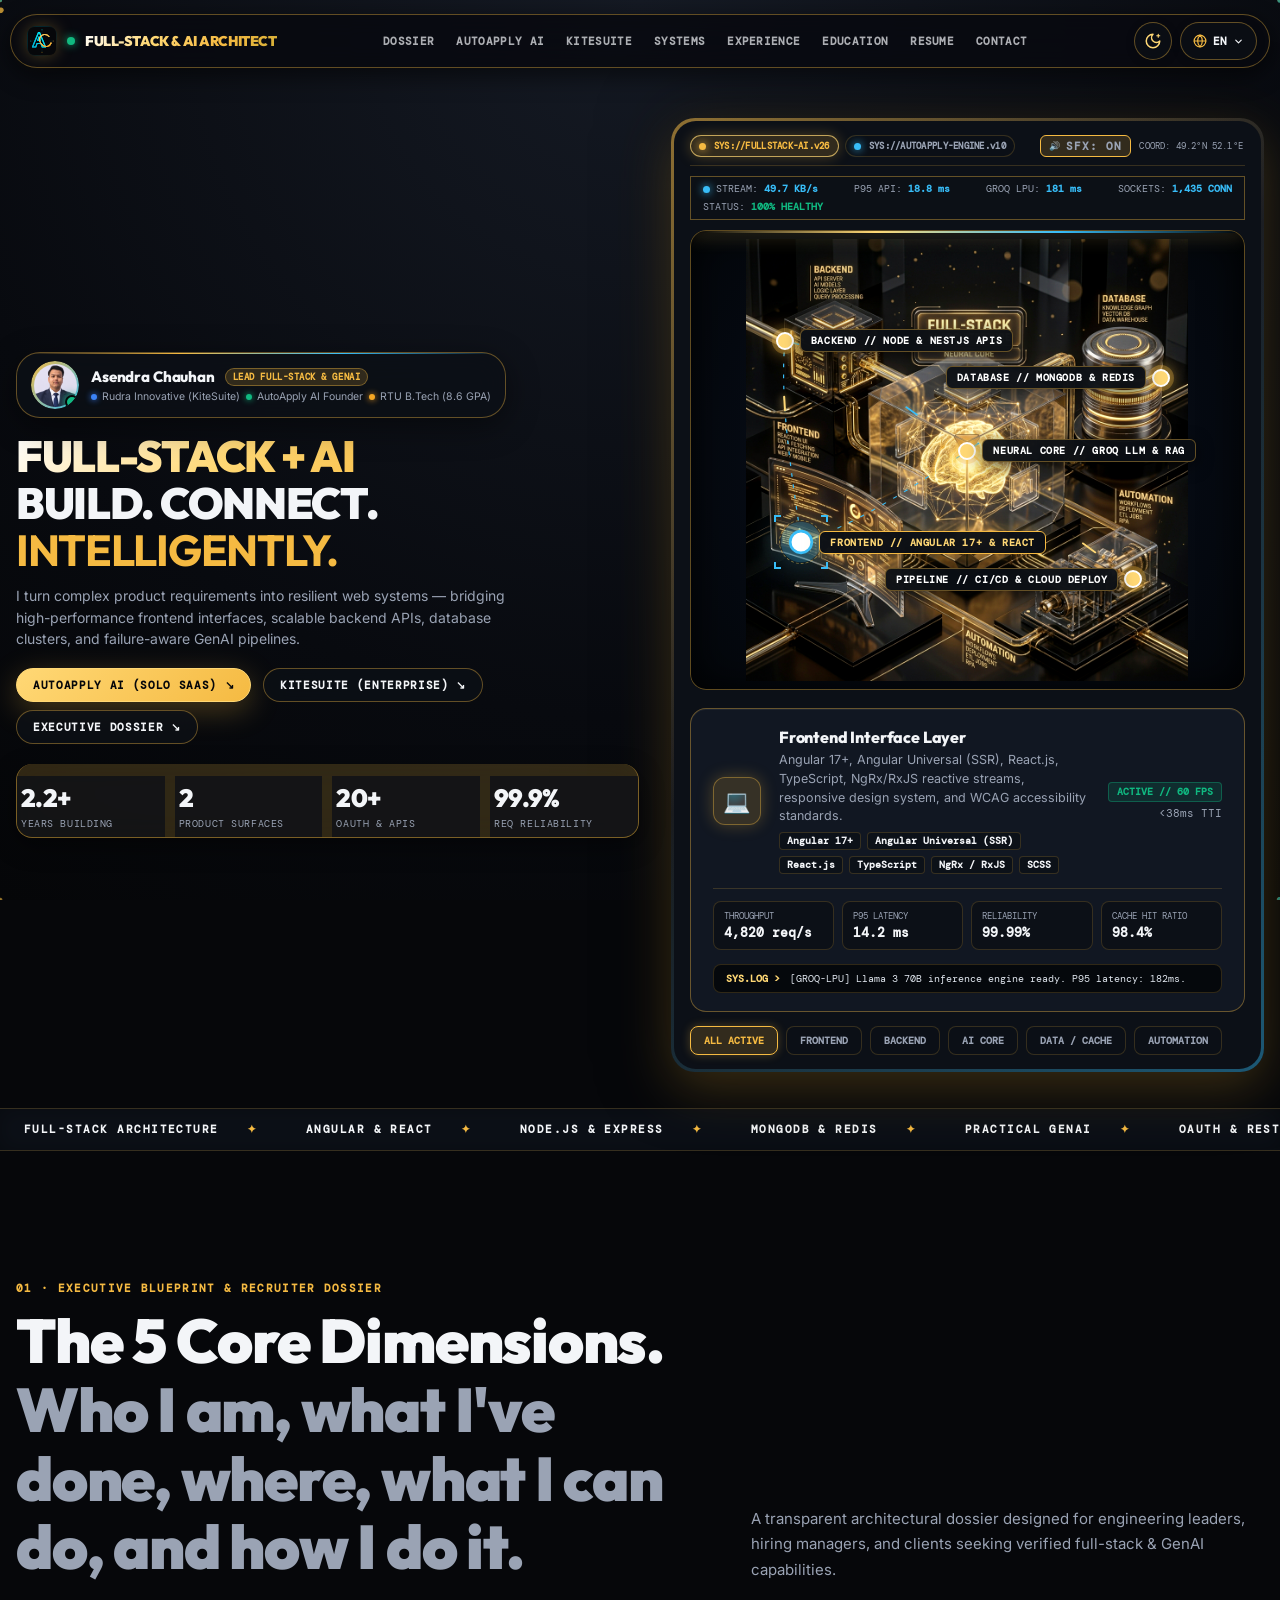
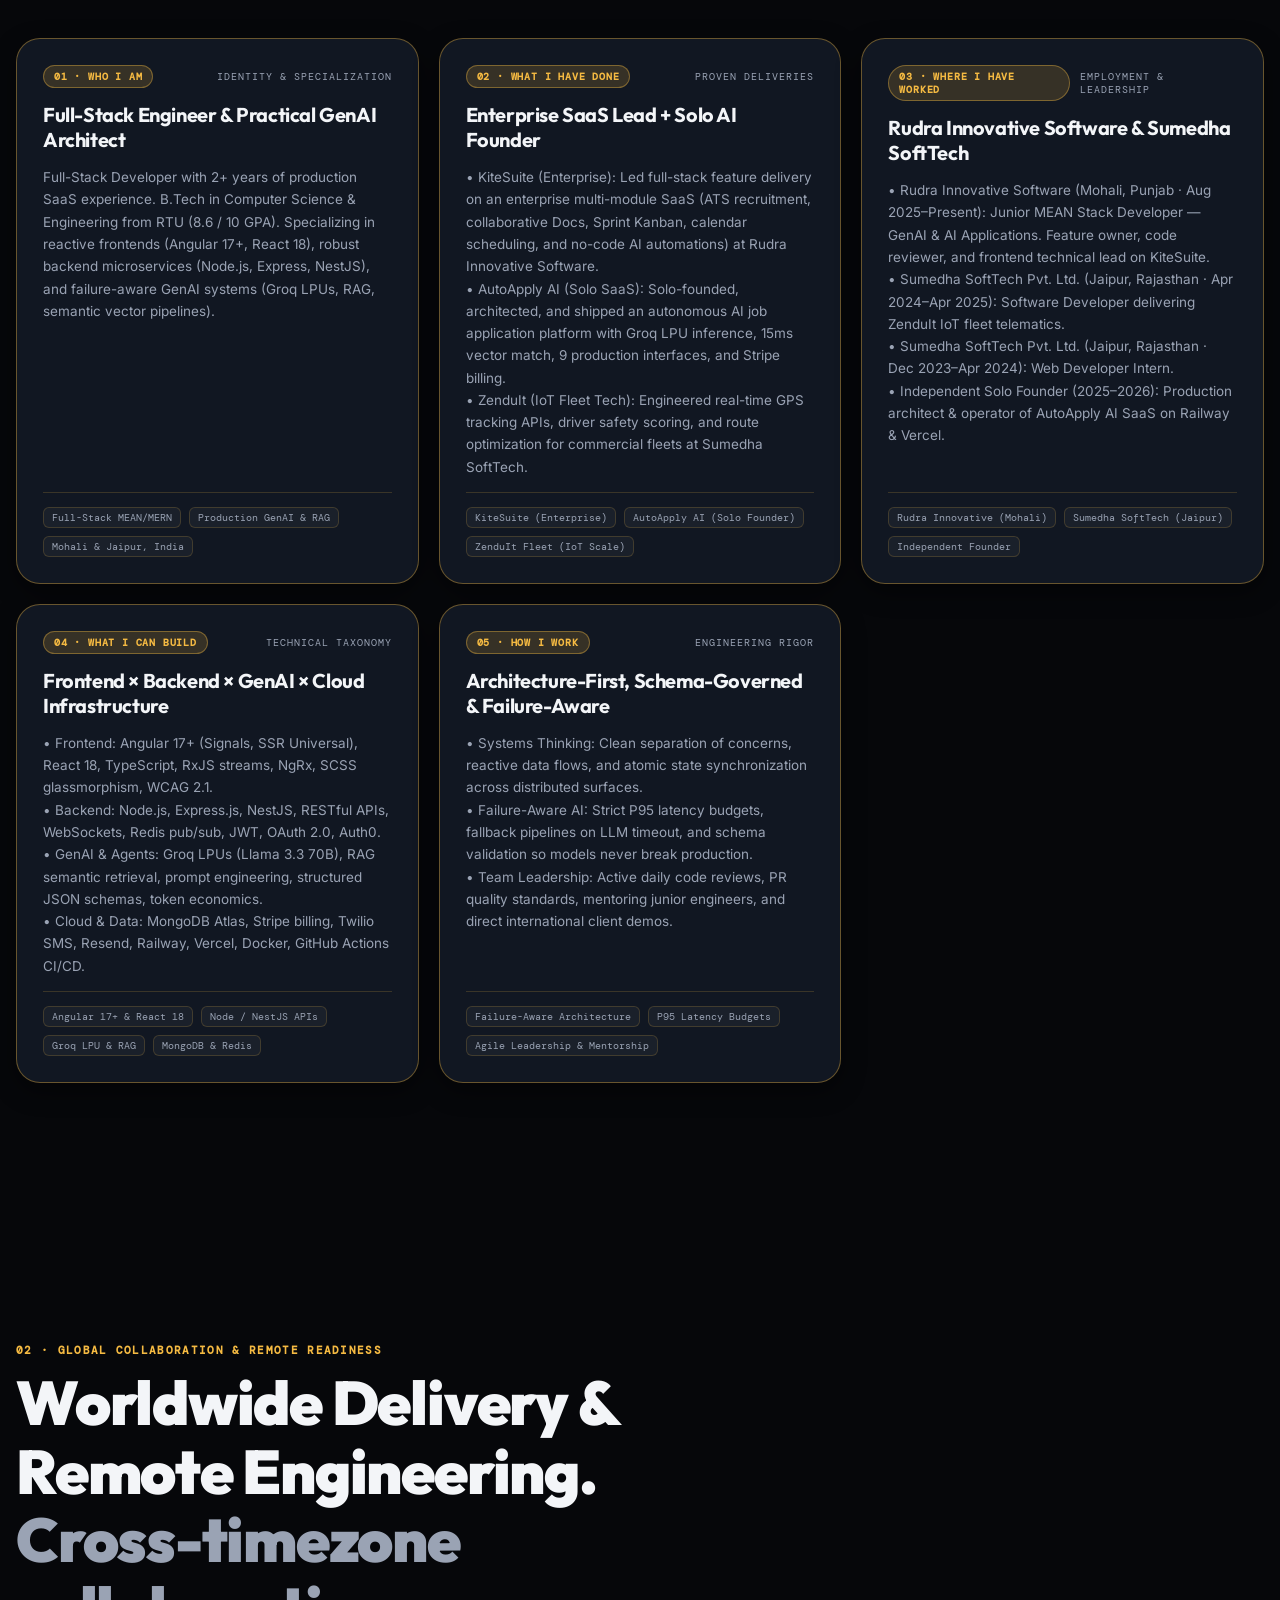
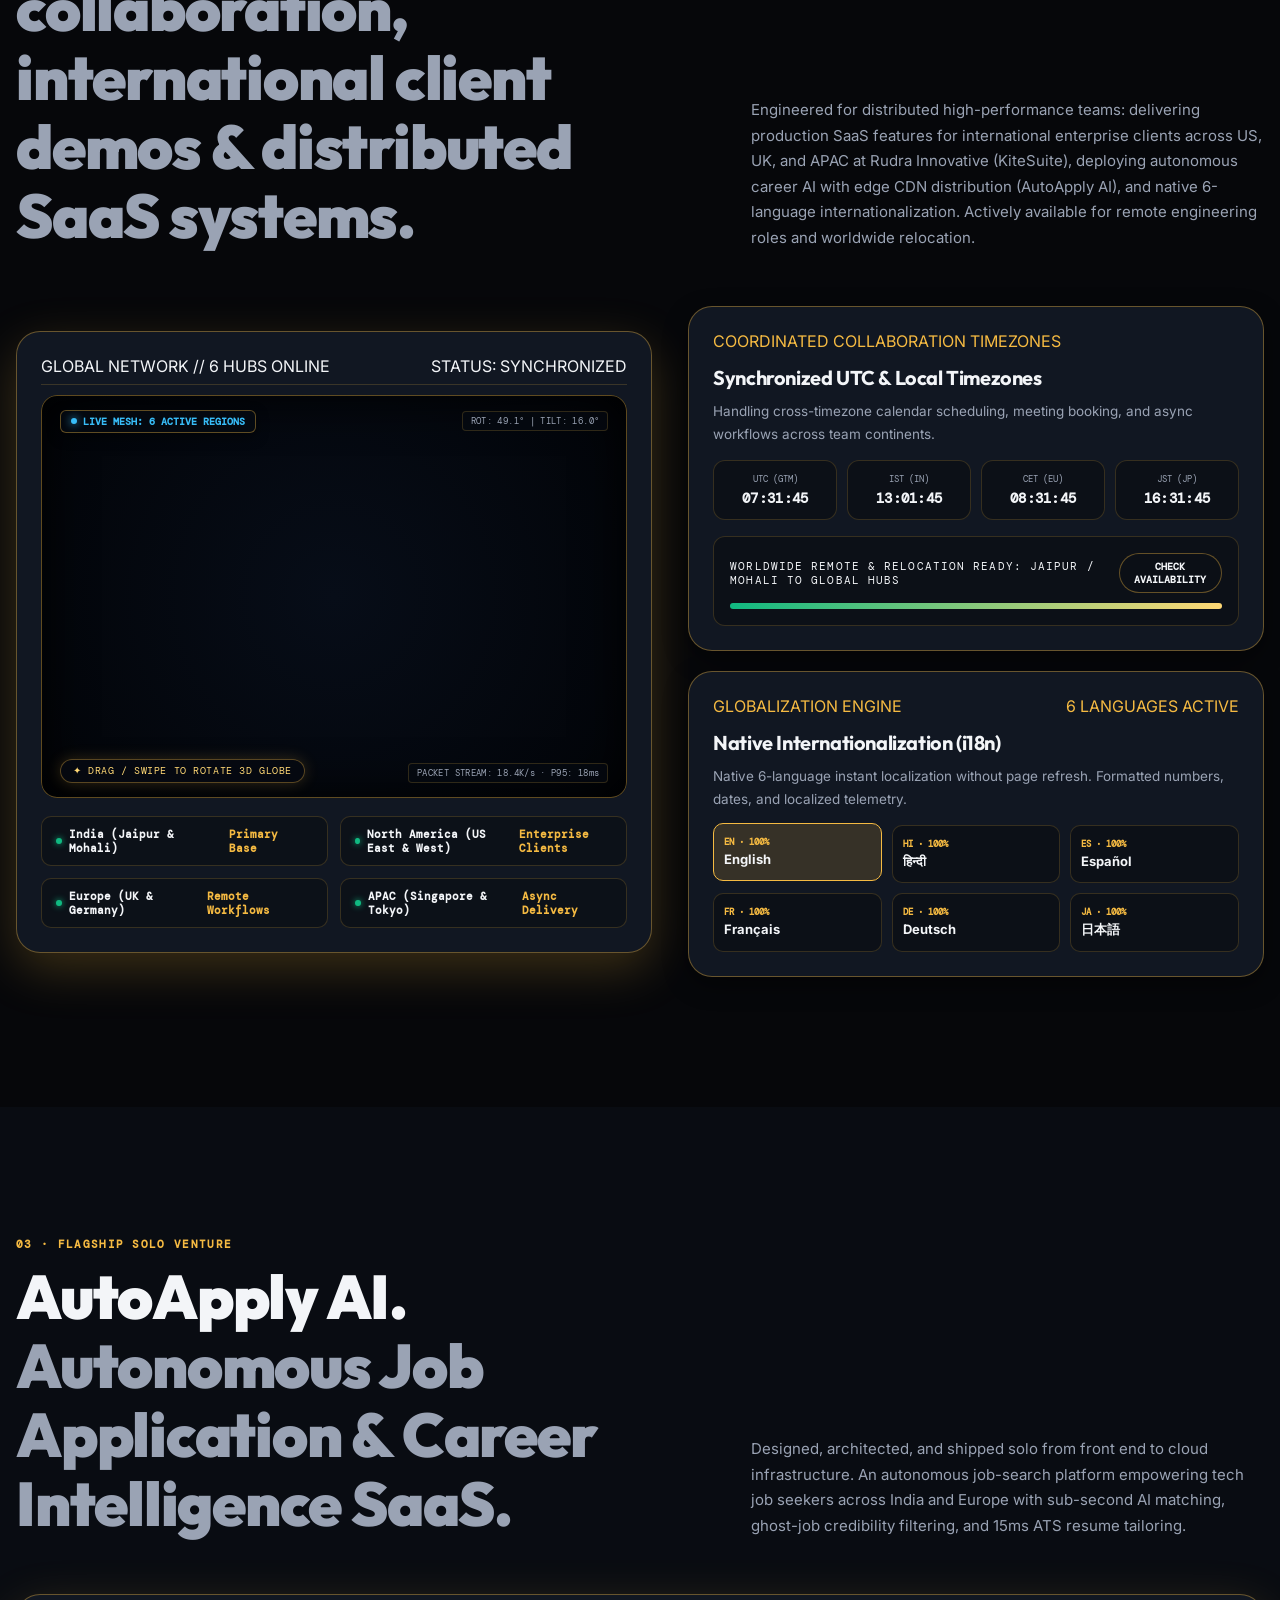
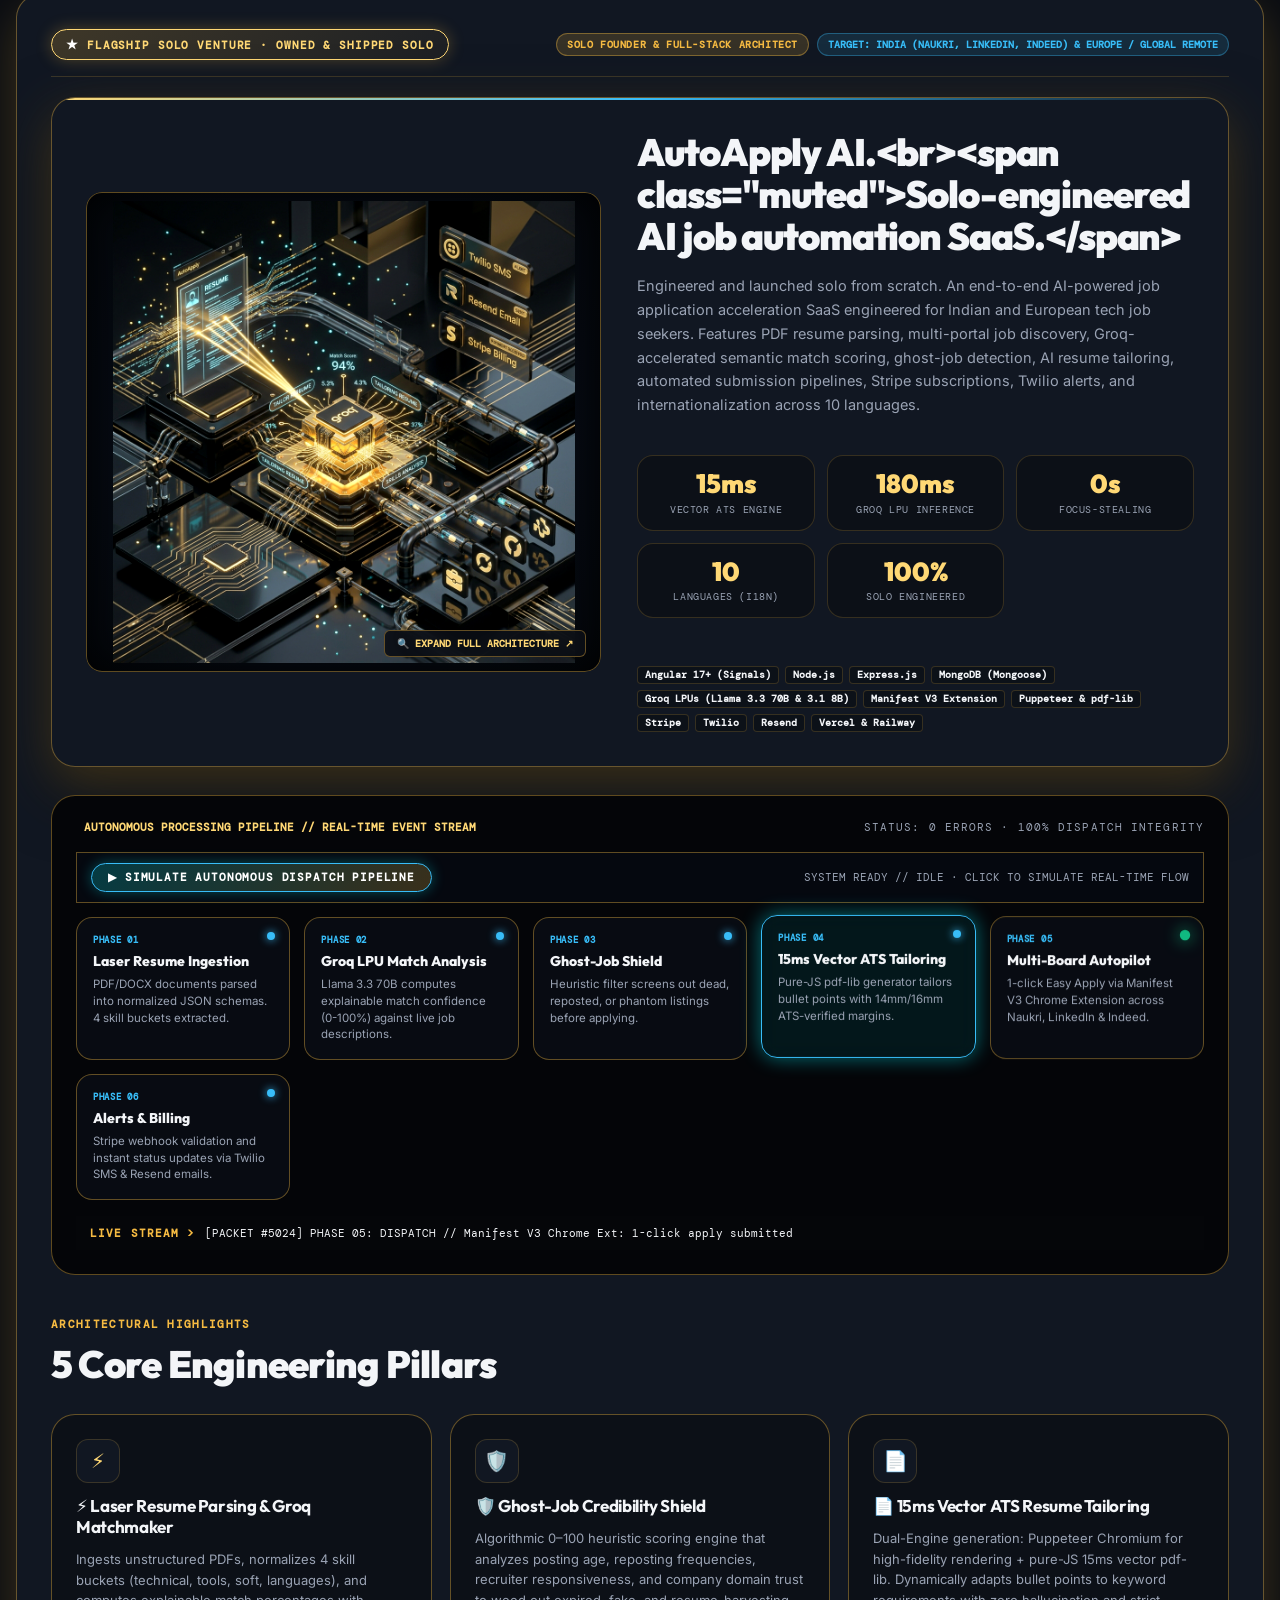
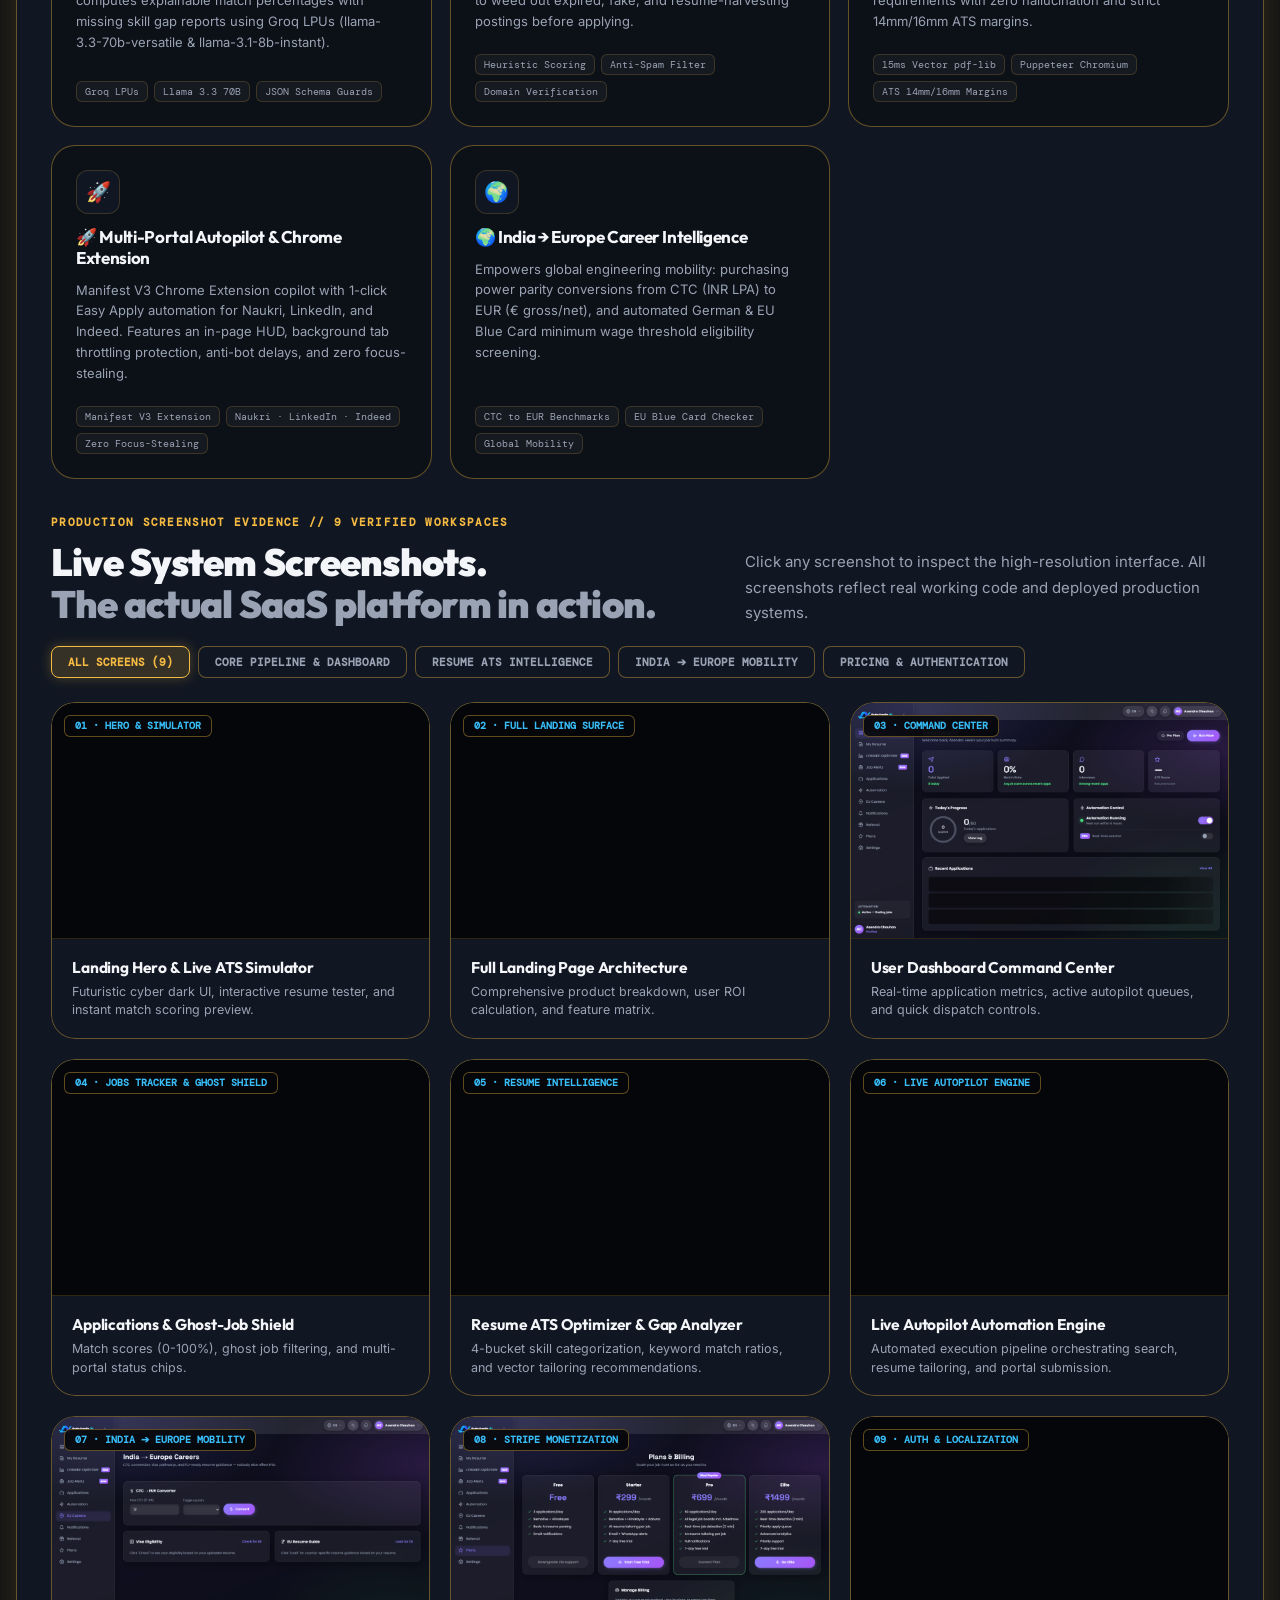
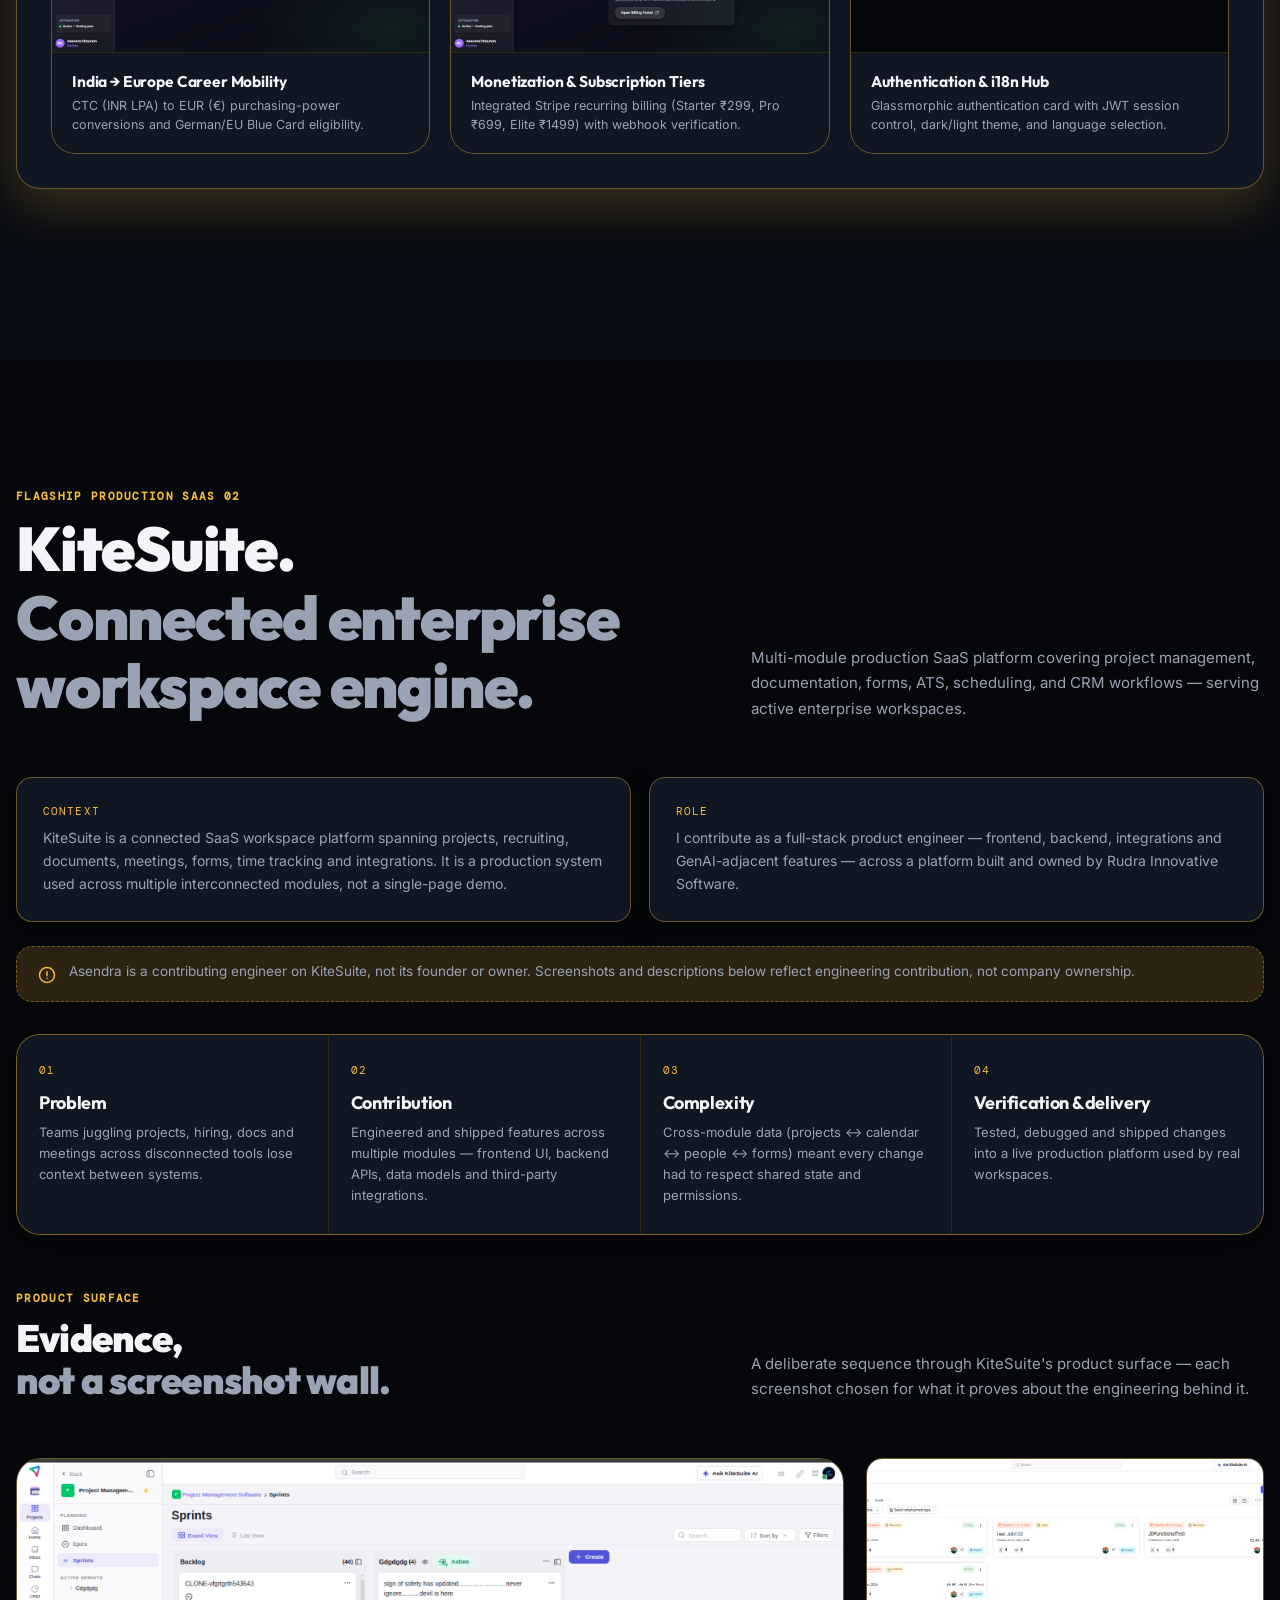
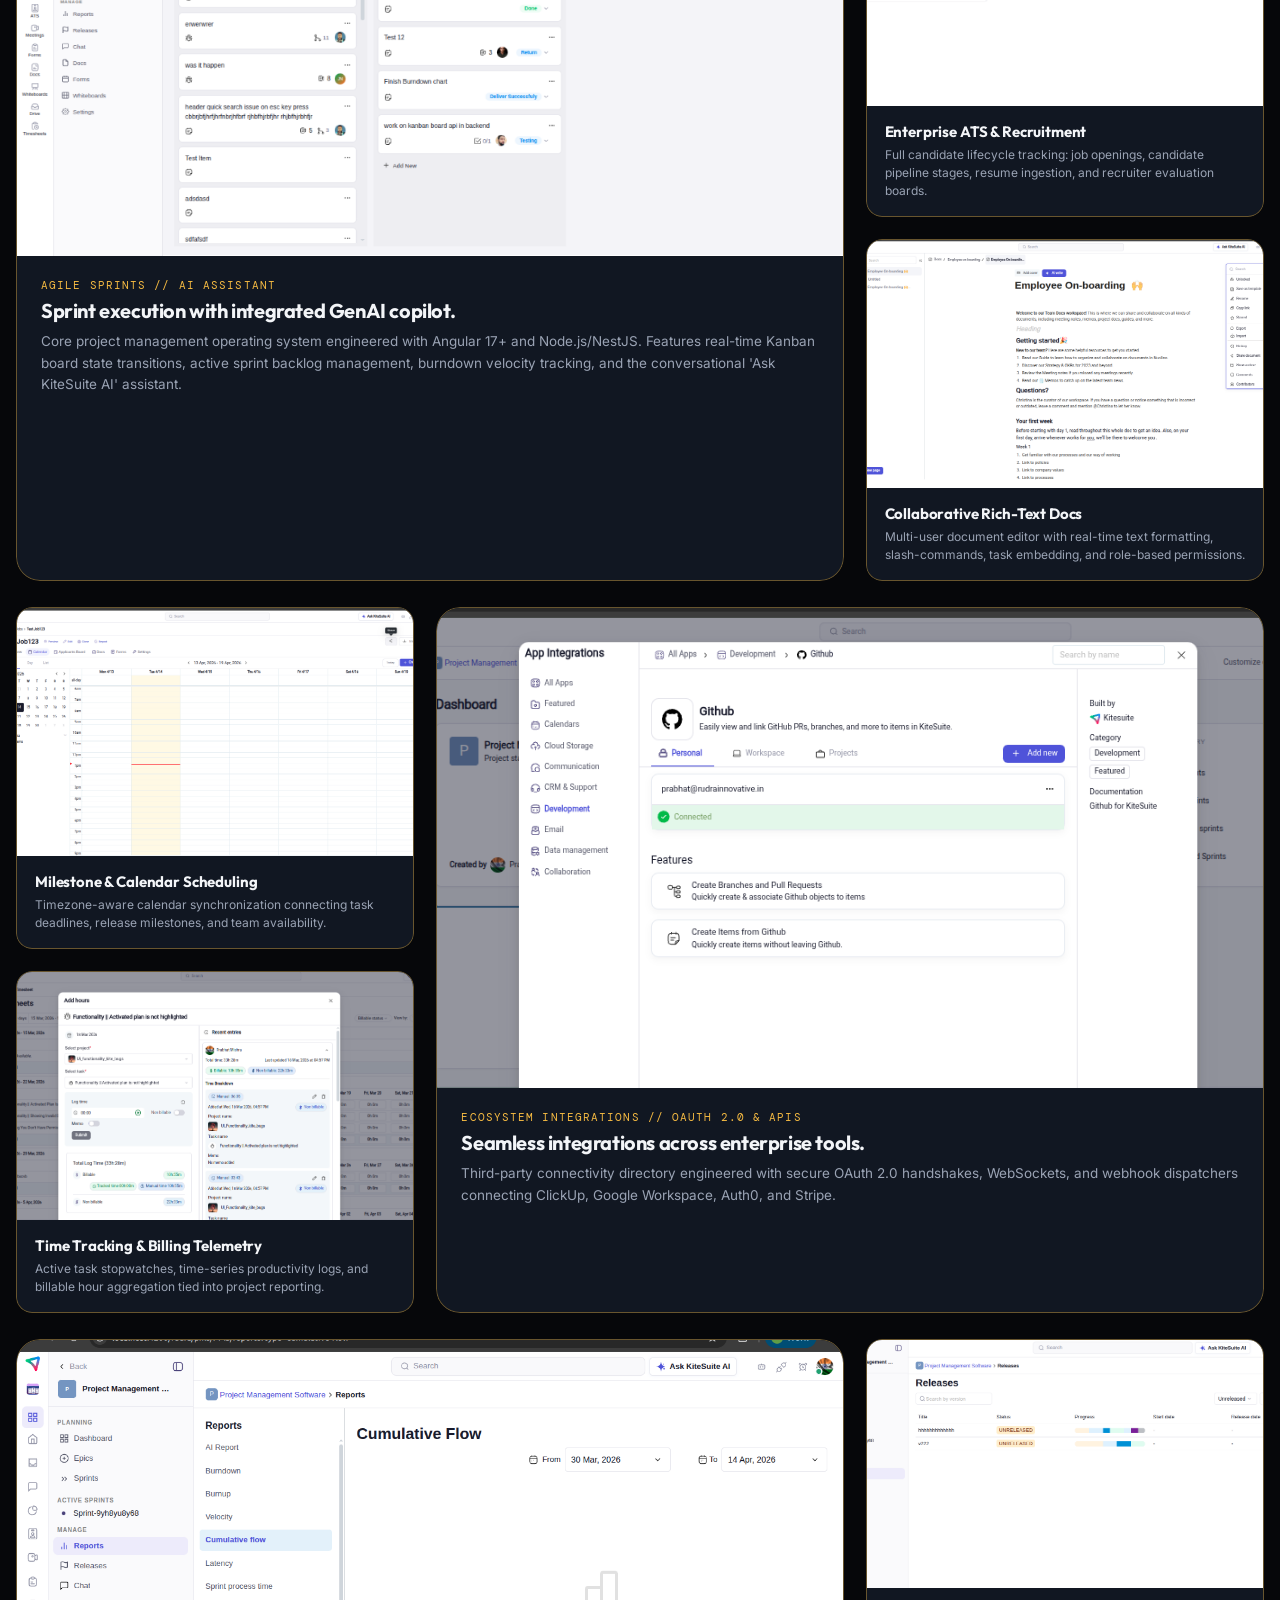
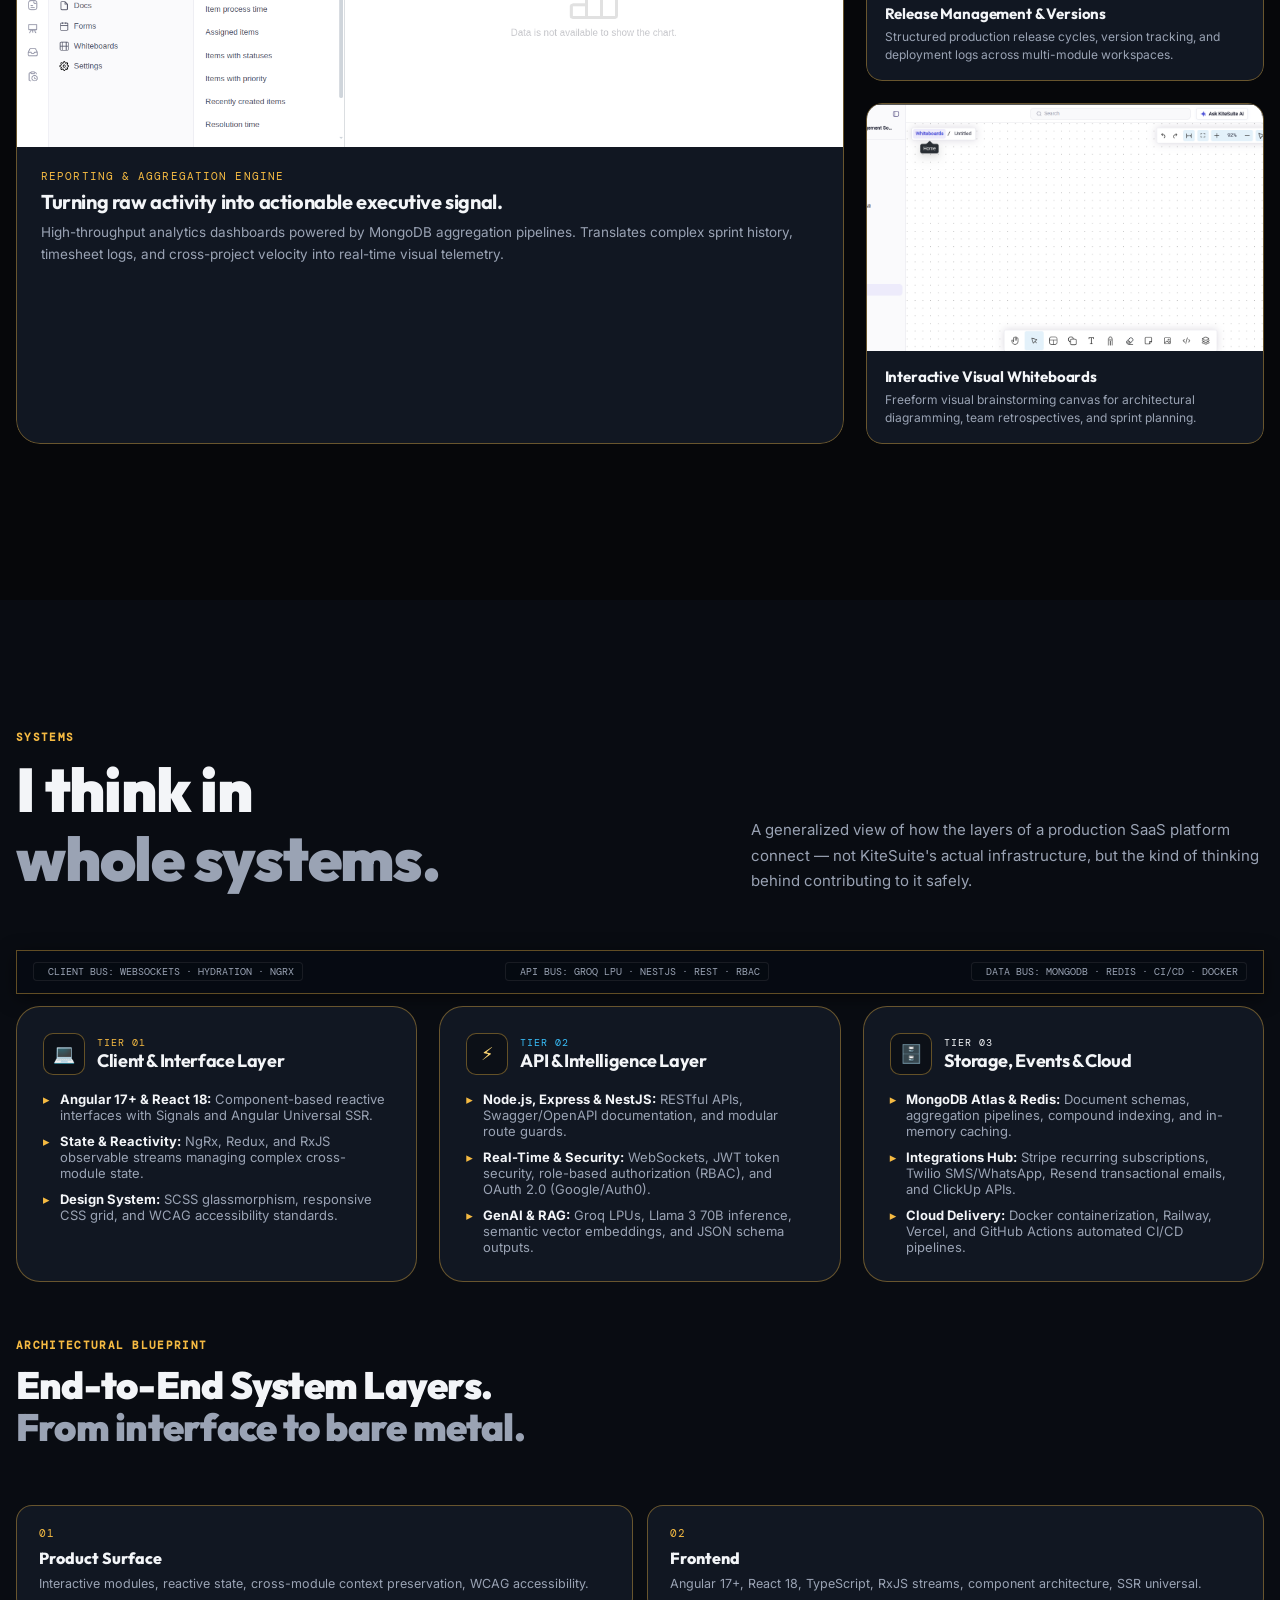
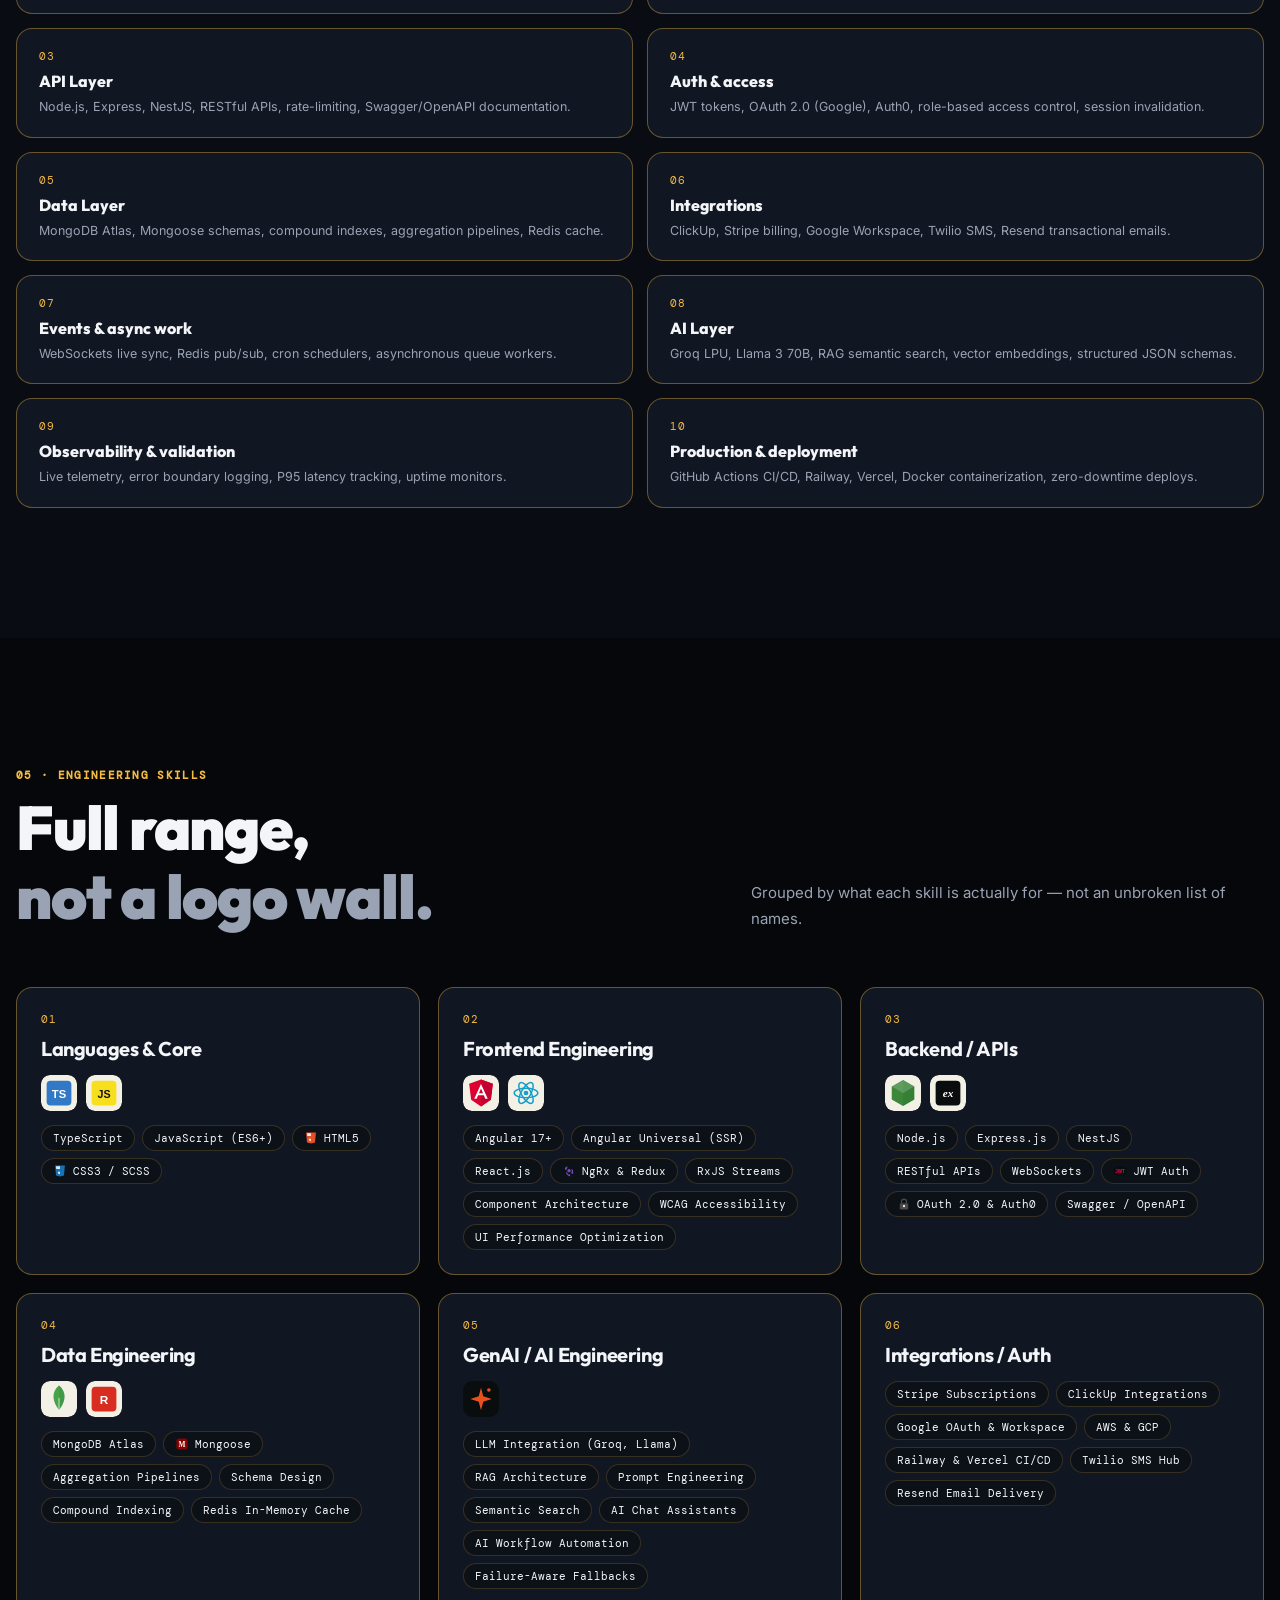
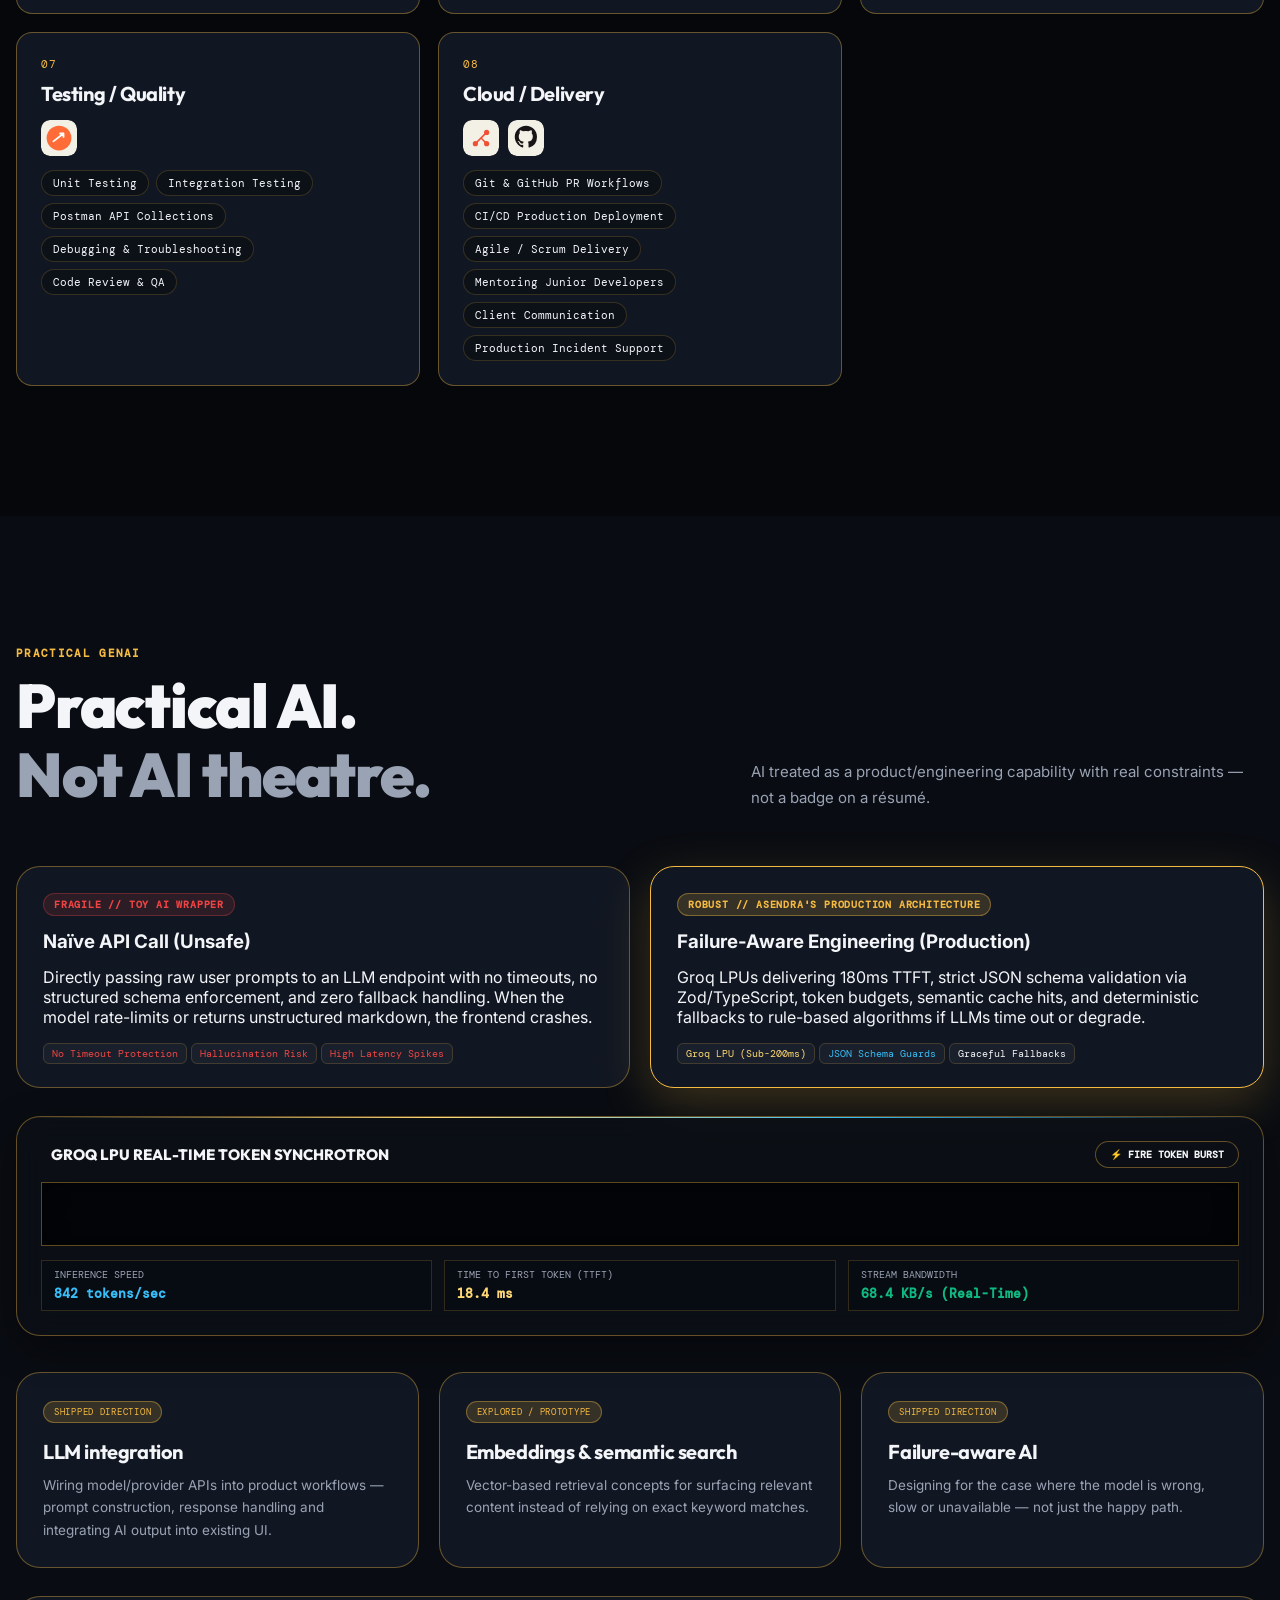
==== index.html @ f6ba6dfe "feat(i18n): achieve complete 6-language translation parity across all portfolio sections (666 keys)" ====
<!doctype html>
<!-- ASENDRA PORTFOLIO: FUTURISTIC FULL-STACK + AI GLOBALIZATION BUILD -->
<html lang="en" class="dark">

<head>
  <meta charset="utf-8">
  <meta name="viewport" content="width=device-width,initial-scale=1,viewport-fit=cover">
  <title>Asendra Chauhan — Full-Stack Developer | MEAN/MERN &amp; GenAI Applications</title>
  <meta name="description"
    content="Asendra Chauhan is a Full-Stack Developer with 2+ years of experience shipping production SaaS applications (Angular 17+, React, Node.js, Express, NestJS, MongoDB, GenAI LLMs). Creator of AutoApply AI and engineer on KiteSuite.">
  <meta name="robots" content="index,follow,max-image-preview:large">
  <meta name="author" content="Asendra Chauhan">
  <meta name="color-scheme" content="light dark">
  <meta name="theme-color" content="#06070a" id="themeColorMeta">
  <link rel="canonical" href="https://asendrachauhan.github.io/Asendra-portfolio/">
  <link rel="icon" href="assets/brand/favicon.ico" sizes="any">
  <link rel="icon" href="assets/brand/logo-mark.svg" type="image/svg+xml">
  <link rel="apple-touch-icon" href="assets/brand/apple-touch-icon.png">
  <meta property="og:type" content="website">
  <meta property="og:title" content="Asendra Chauhan — Full-Stack Developer | MEAN/MERN &amp; GenAI Architecture">
  <meta property="og:description"
    content="2+ years shipping production SaaS end-to-end: Angular 17+, React, Node.js, Express, NestJS, MongoDB, and practical GenAI (AutoApply AI, KiteSuite).">
  <meta property="og:url" content="https://asendrachauhan.github.io/Asendra-portfolio/">
  <meta property="og:image" content="https://asendrachauhan.github.io/Asendra-portfolio/assets/brand/og-banner.jpg">
  <meta property="og:locale" content="en_US">
  <meta name="twitter:card" content="summary_large_image">
  <meta name="twitter:title" content="Asendra Chauhan — Full-Stack Developer | MEAN/MERN &amp; GenAI Architecture">
  <meta name="twitter:description"
    content="2+ years shipping production SaaS end-to-end: Angular 17+, React, Node.js, Express, NestJS, MongoDB, and practical GenAI (AutoApply AI, KiteSuite).">
  <meta name="twitter:image" content="https://asendrachauhan.github.io/Asendra-portfolio/assets/brand/og-banner.jpg">
  <link rel="preconnect" href="https://fonts.googleapis.com">
  <link rel="preconnect" href="https://fonts.gstatic.com" crossorigin>
  <link
    href="https://fonts.googleapis.com/css2?family=DM+Mono:ital,wght@0,400;0,500;1,400&family=Inter:wght@300;400;500;600;700;800;900&family=Outfit:wght@400;500;600;700;800;900&display=swap"
    rel="stylesheet">
  <script type="application/ld+json" data-i18n="skills.itemPromptEngineering">
{
  "@context": "https://schema.org",
  "@type": "Person",
  "name": "Asendra Chauhan",
  "jobTitle": "Full-Stack Developer | MEAN/MERN & Node.js",
  "url": "https://asendrachauhan.github.io/Asendra-portfolio/",
  "email": "mailto:asendrachauhan176@gmail.com",
  "telephone": "+916375318789",
  "address": {
    "@type": "PostalAddress",
    "addressLocality": "Mohali",
    "addressRegion": "Punjab",
    "addressCountry": "IN"
  },
  "sameAs": [
    "https://www.linkedin.com/in/asendra-chauhan-410344221",
    "https://github.com/asendrachauhan",
    "https://www.zoominfo.com/p/Asendra-Chauhan/12609020622"
  ],
  "knowsAbout": [
    "JavaScript (ES6+)", "TypeScript", "Angular 17+", "Angular Universal (SSR)",
    "React.js", "Node.js", "Express.js", "NestJS", "MongoDB", "Mongoose",
    "NgRx", "Redux", "RxJS", "REST APIs", "WebSockets", "Redis",
    "Generative AI", "LLM Integration (Groq, Llama)", "Prompt Engineering",
    "RAG", "Semantic Search", "AutoApply AI", "KiteSuite", "Stripe", "CI/CD"
  ],
  "alumniOf": {
    "@type": "CollegeOrUniversity",
    "name": "Sri Balaji College of Engineering & Technology, Jaipur",
    "sameAs": "http://www.rtu.ac.in/"
  }
}
</script>
  <script>window.ASENDRA_FORMSPREE_ID = "mzedbwdn";</script>
  <script type="application/ld+json">
{"@context":"https://schema.org","@type":"WebSite","name":"Asendra Chauhan — Full-Stack Developer Portfolio","url":"https://asendrachauhan.github.io/Asendra-portfolio/"}
</script>
  <style>
    /* ===== FUTURISTIC CYBER LUXURY DESIGN SYSTEM ===== */
    :root {
      --bg: #f8f6f0;
      --bg-gradient: radial-gradient(circle at 50% 0%, #ffffff 0%, #f4efe4 60%, #ebe3d3 100%);
      --surface: #ffffff;
      --surface-elevated: #fcfbfa;
      --surface-glass: rgba(255, 255, 255, 0.88);
      --surface-inverse: #07090e;
      --text: #12151b;
      --text-muted: #5e6676;
      --text-faint: #8d95a5;
      --border: rgba(184, 134, 11, 0.22);
      --border-strong: rgba(184, 134, 11, 0.45);
      --border-glow: rgba(229, 169, 50, 0.6);
      --gold: #b8860b;
      --gold-bright: #d4af37;
      --gold-glow: rgba(184, 134, 11, 0.16);
      --accent: #b8860b;
      --accent-contrast: #ffffff;
      --accent-soft: rgba(184, 134, 11, 0.12);
      --accent-text: #966c1e;
      --cyan: #0284c7;
      --cyan-glow: rgba(2, 132, 199, 0.15);
      --focus: #2563eb;
      --shadow: 0 24px 64px rgba(30, 24, 12, 0.1);
      --shadow-sm: 0 8px 24px rgba(30, 24, 12, 0.06);
      --shadow-gold: 0 12px 40px rgba(184, 134, 11, 0.15);
      --nav-bg: rgba(248, 246, 240, 0.88);
      --radius: 16px;
      --radius-lg: 24px;
      --radius-pill: 999px;
      --font-display: 'Outfit', 'Inter', system-ui, sans-serif;
      --font-body: 'Inter', system-ui, sans-serif;
      --font-mono: 'DM Mono', ui-monospace, monospace;
    }

    html.dark {
      --bg: #06070a;
      --bg-gradient: radial-gradient(circle at 50% 0%, #151a24 0%, #080a0f 65%, #050608 100%);
      --surface: #0c1017;
      --surface-elevated: #111722;
      --surface-glass: rgba(12, 16, 23, 0.78);
      --surface-inverse: #f8f6f0;
      --text: #f3f5f8;
      --text-muted: #9aa3b4;
      --text-faint: #626a7b;
      --border: rgba(245, 186, 66, 0.18);
      --border-strong: rgba(245, 186, 66, 0.38);
      --border-glow: rgba(255, 216, 117, 0.7);
      --gold: #f5ba42;
      --gold-bright: #ffd875;
      --gold-glow: rgba(245, 186, 66, 0.28);
      --accent: #f5ba42;
      --accent-contrast: #06070a;
      --accent-soft: rgba(245, 186, 66, 0.16);
      --accent-text: #ffd875;
      --cyan: #38bdf8;
      --cyan-glow: rgba(56, 189, 248, 0.22);
      --focus: #60a5fa;
      --shadow: 0 24px 64px rgba(0, 0, 0, 0.65);
      --shadow-sm: 0 8px 24px rgba(0, 0, 0, 0.45);
      --shadow-gold: 0 16px 50px rgba(245, 186, 66, 0.22);
      --nav-bg: rgba(8, 10, 15, 0.88);
    }

    *,
    *::before,
    *::after {
      box-sizing: border-box;
    }

    figure {
      margin: 0;
    }

    .ev-shot,
    .ev-mini {
      margin: 0 !important;
      box-sizing: border-box !important;
    }

    html {
      scroll-behavior: smooth;
      scroll-padding-top: 96px;
    }

    @media(prefers-reduced-motion:reduce) {
      html {
        scroll-behavior: auto;
      }
    }

    body {
      margin: 0;
      background: var(--bg);
      background-image: var(--bg-gradient);
      background-attachment: fixed;
      color: var(--text);
      font-family: var(--font-body);
      -webkit-font-smoothing: antialiased;
      overflow-x: hidden;
      transition: background .35s ease, color .35s ease;
      min-height: 100vh;
    }

    a {
      color: inherit;
      text-decoration: none;
    }

    button {
      font: inherit;
      color: inherit;
      background: none;
      border: 0;
      cursor: pointer;
    }

    img {
      max-width: 100%;
      display: block;
    }

    ul {
      margin: 0;
      padding: 0;
      list-style: none;
    }

    h1,
    h2,
    h3,
    h4,
    p {
      margin: 0;
    }

    :focus-visible {
      outline: 2px solid var(--accent);
      outline-offset: 3px;
      border-radius: 4px;
    }

    .sr-only {
      position: absolute;
      width: 1px;
      height: 1px;
      padding: 0;
      margin: -1px;
      overflow: hidden;
      clip: rect(0, 0, 0, 0);
      white-space: nowrap;
      border: 0;
    }

    .skip-link {
      position: fixed;
      top: -60px;
      left: 14px;
      z-index: 200;
      background: var(--accent);
      color: var(--accent-contrast);
      padding: 10px 18px;
      border-radius: 8px;
      font-weight: 700;
      font-size: 13px;
      transition: top .2s;
    }

    .skip-link:focus {
      top: 14px;
    }

    .mono {
      font-family: var(--font-mono);
      text-transform: uppercase;
      letter-spacing: .1em;
      font-size: 11px;
      color: var(--text-muted);
    }

    .wrap {
      width: min(1360px, calc(100% - 44px));
      margin-inline: auto;
    }

    .accent {
      color: var(--accent);
    }

    /* Ambient Gold Canvas */
    #cyberCanvas {
      position: fixed;
      inset: 0;
      width: 100vw;
      height: 100vh;
      pointer-events: none;
      z-index: 0;
      opacity: .75;
    }

    /* Metallic Gold Shimmer Typography */
    .gold-text {
      background: linear-gradient(135deg, #ffffff 0%, var(--gold-bright) 35%, var(--gold) 70%, #d4af37 100%);
      -webkit-background-clip: text;
      -webkit-text-fill-color: transparent;
      display: inline-block;
    }

    html:not(.dark) .gold-text {
      background: linear-gradient(135deg, #2a2007 0%, #b8860b 45%, #7a5403 100%);
      -webkit-background-clip: text;
      -webkit-text-fill-color: transparent;
    }

    /* ===== NAVIGATION ===== */
    .nav {
      position: fixed;
      z-index: 90;
      top: 14px;
      left: 50%;
      transform: translateX(-50%);
      width: min(1360px, calc(100% - 24px));
      min-height: 60px;
      border: 1px solid var(--border-strong);
      background: var(--nav-bg);
      backdrop-filter: blur(24px);
      -webkit-backdrop-filter: blur(24px);
      display: flex;
      align-items: center;
      justify-content: space-between;
      padding: 8px 12px 8px 20px;
      border-radius: var(--radius-pill);
      box-shadow: var(--shadow-sm), inset 0 1px 0 rgba(255, 255, 255, 0.08);
    }

    .brand {
      font-weight: 900;
      font-family: var(--font-display);
      letter-spacing: -.03em;
      display: flex;
      gap: 10px;
      align-items: center;
      font-size: 14px;
      white-space: nowrap;
      flex-shrink: 0;
    }

    .brand .brand-mark {
      width: 30px;
      height: 30px;
      border-radius: 9px;
      filter: drop-shadow(0 0 8px var(--gold-glow));
    }

    .brand .status-dot {
      width: 8px;
      height: 8px;
      background: #10b981;
      border-radius: 50%;
      box-shadow: 0 0 8px #10b981;
      animation: pulseGreen 2.2s infinite;
    }

    @keyframes pulseGreen {

      0%,
      100% {
        opacity: 1;
        transform: scale(1);
      }

      50% {
        opacity: .45;
        transform: scale(.88);
      }
    }

    .navlinks {
      display: flex;
      gap: 16px;
      align-items: center;
      font-size: 11px;
      font-family: var(--font-mono);
      font-weight: 600;
      letter-spacing: .06em;
      overflow: hidden;
    }

    .navlinks a {
      opacity: .7;
      transition: all .2s ease;
      padding: 7px 8px;
      border-radius: 6px;
      white-space: nowrap;
      position: relative;
    }

    .navlinks a:hover,
    .navlinks a.active {
      opacity: 1;
      color: var(--accent);
      text-shadow: 0 0 12px var(--gold-glow);
    }

    .navlinks a.active::after {
      content: '';
      position: absolute;
      bottom: 0;
      left: 15%;
      right: 15%;
      height: 2px;
      background: var(--accent);
      border-radius: 2px;
      box-shadow: 0 0 6px var(--accent);
    }

    .nav-actions {
      display: flex;
      gap: 8px;
      align-items: center;
      flex-shrink: 0;
    }

    .pill-btn {
      border: 1px solid var(--border-strong);
      background: var(--surface-glass);
      padding: 8px 14px;
      border-radius: var(--radius-pill);
      font-size: 11px;
      font-family: var(--font-mono);
      font-weight: 700;
      cursor: pointer;
      display: inline-flex;
      align-items: center;
      gap: 7px;
      color: var(--text);
      transition: all .25s ease;
    }

    .pill-btn:hover {
      border-color: var(--accent);
      color: var(--accent);
      box-shadow: 0 0 16px var(--gold-glow);
      transform: translateY(-1px);
    }

    .menu-btn {
      display: none;
      border: 1px solid var(--border-strong);
      background: var(--surface-glass);
      width: 40px;
      height: 40px;
      border-radius: 50%;
      align-items: center;
      justify-content: center;
      cursor: pointer;
    }

    .lang-wrap {
      position: relative;
    }

    .lang-menu {
      position: absolute;
      top: calc(100% + 12px);
      right: 0;
      background: var(--surface-elevated);
      border: 1px solid var(--border-strong);
      border-radius: 16px;
      box-shadow: var(--shadow);
      padding: 8px;
      min-width: 175px;
      display: none;
      flex-direction: column;
      gap: 4px;
      z-index: 100;
      backdrop-filter: blur(20px);
    }

    .lang-menu.open {
      display: flex;
      animation: dropDown .2s ease forwards;
    }

    @keyframes dropDown {
      from {
        opacity: 0;
        transform: translateY(-8px);
      }

      to {
        opacity: 1;
        transform: translateY(0);
      }
    }

    .lang-menu button {
      display: flex;
      justify-content: space-between;
      align-items: center;
      padding: 9px 14px;
      border-radius: 10px;
      font-size: 12px;
      font-weight: 600;
      text-align: left;
      width: 100%;
      transition: all .15s ease;
    }

    .lang-menu button:hover {
      background: var(--accent-soft);
      color: var(--accent);
    }

    .lang-menu button[aria-current="true"] {
      color: var(--accent);
      font-weight: 800;
      background: var(--accent-soft);
    }

    /* Mobile Menu */
    .mobile-menu {
      position: fixed;
      inset: 0;
      z-index: 85;
      background: var(--bg);
      padding: 100px 24px 36px;
      display: none;
      flex-direction: column;
      gap: 8px;
      overflow-y: auto;
      backdrop-filter: blur(30px);
    }

    .mobile-menu.open {
      display: flex;
    }

    .mobile-menu a {
      font-family: var(--font-display);
      font-size: clamp(32px, 8vw, 44px);
      font-weight: 900;
      letter-spacing: -.03em;
      padding: 12px 0;
      border-bottom: 1px solid var(--border);
      transition: color .2s;
    }

    .mobile-menu a:hover {
      color: var(--accent);
    }

    /* Progress bar */
    .progress-bar {
      position: fixed;
      top: 0;
      left: 0;
      height: 3px;
      background: linear-gradient(90deg, var(--gold), var(--gold-bright), var(--cyan));
      width: 0;
      z-index: 200;
      box-shadow: 0 0 10px var(--gold);
    }

    /* ===== HERO SECTION ===== */
    .hero {
      min-height: 100vh;
      padding: 140px 0 80px;
      display: grid;
      grid-template-columns: 1fr 1.05fr;
      gap: 48px;
      align-items: center;
      position: relative;
      z-index: 1;
    }

    .hero-copy {
      position: relative;
      z-index: 2;
    }

    .cyber-tag {
      display: inline-flex;
      align-items: center;
      gap: 9px;
      padding: 6px 14px;
      border-radius: var(--radius-pill);
      background: var(--accent-soft);
      border: 1px solid var(--border-strong);
      font-family: var(--font-mono);
      font-size: 10.5px;
      font-weight: 600;
      color: var(--accent);
      margin-bottom: 24px;
      letter-spacing: .08em;
      box-shadow: inset 0 0 12px var(--gold-glow);
    }

    .cyber-tag .tag-dot {
      width: 7px;
      height: 7px;
      border-radius: 50%;
      background: var(--accent);
      box-shadow: 0 0 8px var(--accent);
      animation: pulseGreen 1.8s infinite;
    }

    .hero h1 {
      font-family: var(--font-display);
      font-size: clamp(48px, 6vw, 92px);
      line-height: .96;
      letter-spacing: -.05em;
      font-weight: 900;
      margin-bottom: 22px;
    }

    .hero h1 span.block-title {
      display: block;
    }

    .lead {
      font-size: 16px;
      line-height: 1.7;
      color: var(--text-muted);
      max-width: 580px;
      margin-bottom: 32px;
    }

    .hero-actions {
      display: flex;
      gap: 14px;
      flex-wrap: wrap;
      margin-bottom: 40px;
    }

    .btn {
      display: inline-flex;
      align-items: center;
      justify-content: center;
      gap: 10px;
      padding: 15px 26px;
      border-radius: var(--radius-pill);
      font-family: var(--font-mono);
      font-size: 11px;
      font-weight: 800;
      letter-spacing: .06em;
      border: 1px solid transparent;
      cursor: pointer;
      transition: all .25s cubic-bezier(0.2, 0.8, 0.2, 1);
      text-transform: uppercase;
    }

    .btn.primary {
      background: linear-gradient(135deg, var(--gold-bright), var(--gold));
      color: #06070a;
      border-color: var(--gold-bright);
      box-shadow: 0 8px 30px var(--gold-glow);
    }

    .btn.primary:hover {
      transform: translateY(-3px);
      box-shadow: 0 14px 40px rgba(245, 186, 66, 0.45);
      filter: brightness(1.08);
    }

    .btn.glass {
      background: var(--surface-glass);
      border-color: var(--border-strong);
      color: var(--text);
      backdrop-filter: blur(12px);
    }

    .btn.glass:hover {
      border-color: var(--accent);
      color: var(--accent);
      transform: translateY(-3px);
      box-shadow: 0 10px 30px var(--gold-glow);
    }

    /* Hero HUD Stat Grid */
    .hero-stats {
      display: grid;
      grid-template-columns: repeat(4, 1fr);
      gap: 1px;
      background: var(--border);
      border: 1px solid var(--border-strong);
      border-radius: var(--radius);
      overflow: hidden;
      box-shadow: var(--shadow-sm);
      backdrop-filter: blur(14px);
    }

    .hero-stat-card {
      background: var(--surface-glass);
      padding: 16px 14px;
      position: relative;
      transition: background .2s;
    }

    .hero-stat-card:hover {
      background: var(--accent-soft);
    }

    .hero-stat-card strong {
      display: block;
      font-family: var(--font-display);
      font-size: 24px;
      font-weight: 900;
      letter-spacing: -.03em;
      color: var(--text);
    }

    .hero-stat-card small {
      display: block;
      font-family: var(--font-mono);
      font-size: 9px;
      text-transform: uppercase;
      color: var(--text-muted);
      letter-spacing: .06em;
      margin-top: 4px;
      line-height: 1.35;
    }

    /* ===== 3D FULL-STACK + AI HOLOGRAPHIC SHOWCASE ===== */
    .hologram-wrap {
      position: relative;
      border-radius: var(--radius-lg);
      padding: 3px;
      background: linear-gradient(135deg, rgba(245, 186, 66, 0.55), rgba(255, 255, 255, 0.08) 45%, rgba(56, 189, 248, 0.45));
      box-shadow: var(--shadow-gold), 0 0 70px rgba(0, 0, 0, 0.6);
      perspective: 1400px;
    }

    .hologram-card {
      background: var(--surface);
      border-radius: calc(var(--radius-lg) - 2px);
      padding: 24px;
      position: relative;
      overflow: hidden;
      backdrop-filter: blur(24px);
      transform-style: preserve-3d;
      transition: transform .15s cubic-bezier(0.2, 0.8, 0.2, 1), box-shadow .25s ease;
    }

    /* Dynamic Specular Sheen */
    .hologram-sheen {
      position: absolute;
      inset: 0;
      pointer-events: none;
      background: radial-gradient(circle 350px at var(--mouse-x, 50%) var(--mouse-y, 50%), rgba(255, 255, 255, 0.12), transparent 70%);
      z-index: 25;
      transition: opacity .3s;
      opacity: 0;
    }

    .hologram-card:hover .hologram-sheen {
      opacity: 1;
    }

    .hologram-head {
      display: flex;
      justify-content: space-between;
      align-items: center;
      gap: 12px;
      margin-bottom: 16px;
      padding-bottom: 12px;
      border-bottom: 1px solid var(--border);
      flex-wrap: wrap;
    }

    /* System Tabs Switcher */
    .hologram-tabs {
      display: flex;
      gap: 6px;
      align-items: center;
    }

    .sys-tab {
      display: inline-flex;
      align-items: center;
      gap: 8px;
      padding: 6px 14px;
      border-radius: 999px;
      background: var(--surface-glass);
      border: 1px solid var(--border);
      font-family: var(--font-mono);
      font-size: 10px;
      font-weight: 700;
      color: var(--text-muted);
      cursor: pointer;
      transition: all .2s ease;
    }

    .sys-tab:hover {
      color: var(--accent);
      border-color: var(--accent);
      background: var(--accent-soft);
    }

    .sys-tab.active {
      color: var(--accent);
      border-color: var(--border-glow);
      background: var(--accent-soft);
      box-shadow: 0 0 14px var(--gold-glow);
    }

    .sys-tab .badge-dot {
      width: 7px;
      height: 7px;
      border-radius: 50%;
      background: var(--accent);
      box-shadow: 0 0 8px var(--accent);
      animation: pulseGreen 1.8s infinite;
    }

    .hologram-controls {
      display: flex;
      align-items: center;
      gap: 12px;
    }

    .sfx-toggle-btn {
      display: inline-flex;
      align-items: center;
      gap: 6px;
      padding: 4px 10px;
      border-radius: 6px;
      background: var(--surface-glass);
      border: 1px solid var(--border);
      color: var(--text-muted);
      font-family: var(--font-mono);
      font-size: 10px;
      font-weight: 700;
      cursor: pointer;
      transition: all .2s ease;
    }

    .sfx-toggle-btn:hover,
    .sfx-toggle-btn.on {
      border-color: var(--accent);
      color: var(--accent);
      background: var(--accent-soft);
    }

    .telemetry-coords {
      font-family: var(--font-mono);
      font-size: 10px;
      color: var(--text-muted);
      letter-spacing: .06em;
    }

    /* Visual Viewport with Interactive Pins & SVG Conduits */
    .hologram-viewport {
      position: relative;
      border-radius: var(--radius);
      overflow: hidden;
      border: 1px solid var(--border-strong);
      box-shadow: inset 0 0 35px rgba(0, 0, 0, 0.7);
      background: #040508;
      aspect-ratio: 1 / 1;
    }

    .hologram-img-layer {
      position: absolute;
      inset: 0;
      width: 100%;
      height: 100%;
      object-fit: cover;
      transition: opacity .4s ease, transform .6s cubic-bezier(0.2, 0.8, 0.2, 1);
      filter: contrast(1.06) saturate(1.08);
    }

    .hologram-img-layer.hidden {
      opacity: 0;
      pointer-events: none;
    }

    .hologram-viewport:hover .hologram-img-layer:not(.hidden) {
      transform: scale(1.025);
    }

    /* SVG Energy Conduits Layer */
    .hologram-conduits {
      position: absolute;
      inset: 0;
      width: 100%;
      height: 100%;
      pointer-events: none;
      z-index: 6;
    }

    .conduit-line {
      fill: none;
      stroke: rgba(245, 186, 66, 0.22);
      stroke-width: 2.2;
      stroke-dasharray: 4 6;
      animation: conduitFlow 24s linear infinite;
      transition: stroke .3s ease, stroke-width .3s ease, filter .3s ease;
    }

    .conduit-line.active-pipe {
      stroke: var(--gold-bright);
      stroke-width: 3.5;
      filter: drop-shadow(0 0 8px var(--gold));
    }

    .conduit-pulse {
      fill: none;
      stroke-linecap: round;
    }

    .pulse-gold {
      stroke: var(--gold-bright);
      stroke-width: 3.6;
      stroke-dasharray: 30 260;
      animation: pulseGoldTravel 3.2s linear infinite;
      filter: drop-shadow(0 0 8px var(--gold-bright));
    }

    .pulse-cyan {
      stroke: var(--cyan);
      stroke-width: 3.6;
      stroke-dasharray: 25 240;
      animation: pulseCyanTravel 4s linear infinite;
      filter: drop-shadow(0 0 10px var(--cyan));
    }

    @keyframes conduitFlow {
      to {
        stroke-dashoffset: -320;
      }
    }

    @keyframes pulseGoldTravel {
      0% {
        stroke-dashoffset: 400;
      }

      100% {
        stroke-dashoffset: -400;
      }
    }

    @keyframes pulseCyanTravel {
      0% {
        stroke-dashoffset: -400;
      }

      100% {
        stroke-dashoffset: 400;
      }
    }

    /* Hologram Scanning Laser Line */
    .hologram-scanner {
      position: absolute;
      top: 0;
      left: 0;
      right: 0;
      height: 2px;
      background: linear-gradient(90deg, transparent, var(--gold-bright), var(--cyan), transparent);
      box-shadow: 0 0 18px var(--gold-bright);
      animation: scanLine 6.5s ease-in-out infinite;
      pointer-events: none;
      z-index: 8;
    }

    @keyframes scanLine {
      0% {
        top: 0%;
        opacity: 0;
      }

      10% {
        opacity: 1;
      }

      90% {
        opacity: 1;
      }

      100% {
        top: 100%;
        opacity: 0;
      }
    }

    /* Interactive Hotspot Pins with Cyber Targeting Reticle */
    .cyber-pin {
      position: absolute;
      z-index: 12;
      transform: translate(-50%, -50%);
      cursor: pointer;
      display: flex;
      align-items: center;
      justify-content: center;
      user-select: none;
    }

    .cyber-pin .pin-core {
      width: 18px;
      height: 18px;
      border-radius: 50%;
      background: var(--gold-bright);
      box-shadow: 0 0 0 4px rgba(245, 186, 66, 0.3), 0 0 18px var(--gold);
      border: 2px solid #fff;
      transition: all .25s ease;
      animation: pinPulse 2.4s infinite;
    }

    @keyframes pinPulse {

      0%,
      100% {
        transform: scale(1);
        box-shadow: 0 0 0 4px rgba(245, 186, 66, 0.3), 0 0 16px var(--gold);
      }

      50% {
        transform: scale(1.15);
        box-shadow: 0 0 0 8px rgba(245, 186, 66, 0.15), 0 0 24px var(--gold);
      }
    }

    .cyber-pin:hover .pin-core,
    .cyber-pin.active .pin-core {
      transform: scale(1.35);
      background: #ffffff;
      border-color: var(--cyan);
      box-shadow: 0 0 0 6px var(--cyan-glow), 0 0 30px var(--cyan);
    }

    .cyber-pin .pin-label {
      position: absolute;
      left: 24px;
      white-space: nowrap;
      background: rgba(10, 14, 21, 0.94);
      border: 1px solid var(--border-strong);
      color: #fff;
      padding: 4px 10px;
      border-radius: 6px;
      font-family: var(--font-mono);
      font-size: 10px;
      font-weight: 700;
      letter-spacing: .06em;
      pointer-events: none;
      box-shadow: 0 4px 16px rgba(0, 0, 0, 0.6);
      backdrop-filter: blur(8px);
      transition: transform .2s ease, border-color .2s ease;
    }

    .cyber-pin.active .pin-label {
      border-color: var(--accent);
      color: var(--gold-bright);
      transform: translateX(3px);
      box-shadow: 0 0 18px var(--gold-glow);
    }

    /* Targeting Reticle Frame for Active Hotspot */
    .cyber-reticle {
      position: absolute;
      width: 44px;
      height: 44px;
      border-radius: 50%;
      border: 1px dashed rgba(245, 186, 66, 0.55);
      animation: reticleSpin 10s linear infinite;
      pointer-events: none;
      display: none;
    }

    .cyber-pin.active .cyber-reticle {
      display: block;
    }

    @keyframes reticleSpin {
      to {
        transform: rotate(360deg);
      }
    }

    .reticle-corner {
      position: absolute;
      width: 7px;
      height: 7px;
      border-color: var(--cyan);
      border-style: solid;
      pointer-events: none;
    }

    .reticle-corner.tl {
      top: -6px;
      left: -6px;
      border-width: 2px 0 0 2px;
    }

    .reticle-corner.tr {
      top: -6px;
      right: -6px;
      border-width: 2px 2px 0 0;
    }

    .reticle-corner.bl {
      bottom: -6px;
      left: -6px;
      border-width: 0 0 2px 2px;
    }

    .reticle-corner.br {
      bottom: -6px;
      right: -6px;
      border-width: 0 2px 2px 0;
    }

    /* System 1: Full-Stack Architecture Pin Coordinates */
    #pin-frontend {
      top: 68%;
      left: 20%;
    }

    #pin-backend {
      top: 24%;
      left: 17%;
    }

    #pin-neural {
      top: 48%;
      left: 50%;
    }

    #pin-database {
      top: 32%;
      left: 85%;
    }

    #pin-automation {
      top: 76%;
      left: 80%;
    }

    /* System 2: AutoApply AI Pin Coordinates */
    #pin-aa-resume {
      top: 28%;
      left: 21%;
    }

    #pin-aa-groq {
      top: 50%;
      left: 50%;
    }

    #pin-aa-tailoring {
      top: 68%;
      left: 37%;
    }

    #pin-aa-dispatch {
      top: 74%;
      left: 80%;
    }

    #pin-aa-alerts {
      top: 22%;
      left: 80%;
    }

    /* Interactive Telemetry Box & Live Diagnostics */
    .telemetry-inspector {
      margin-top: 18px;
      background: var(--surface-elevated);
      border: 1px solid var(--border-strong);
      border-radius: var(--radius);
      padding: 18px 22px;
      display: flex;
      flex-direction: column;
      gap: 14px;
      box-shadow: inset 0 1px 0 rgba(255, 255, 255, 0.06);
    }

    .telemetry-main-row {
      display: grid;
      grid-template-columns: auto 1fr auto;
      gap: 18px;
      align-items: center;
    }

    .telemetry-icon-box {
      width: 48px;
      height: 48px;
      border-radius: 12px;
      background: var(--accent-soft);
      border: 1px solid var(--border-strong);
      display: flex;
      align-items: center;
      justify-content: center;
      font-size: 22px;
      color: var(--accent);
      box-shadow: 0 0 16px var(--gold-glow);
    }

    .telemetry-meta h4 {
      font-family: var(--font-display);
      font-size: 16px;
      font-weight: 800;
      letter-spacing: -.01em;
      margin-bottom: 4px;
      color: var(--text);
    }

    .telemetry-meta p {
      font-size: 12.5px;
      color: var(--text-muted);
      line-height: 1.5;
      margin-bottom: 6px;
    }

    /* Resume Tech Badges inside Telemetry */
    .telemetry-tech-tags {
      display: flex;
      gap: 6px;
      flex-wrap: wrap;
    }

    .tech-tag {
      display: inline-block;
      padding: 2px 7px;
      border-radius: 4px;
      background: var(--surface-glass);
      border: 1px solid var(--border);
      font-family: var(--font-mono);
      font-size: 9.5px;
      font-weight: 600;
      color: var(--text);
    }

    .telemetry-specs {
      text-align: right;
      font-family: var(--font-mono);
      font-size: 11px;
    }

    .telemetry-specs .spec-badge {
      display: inline-block;
      background: rgba(16, 185, 129, 0.14);
      color: #10b981;
      border: 1px solid rgba(16, 185, 129, 0.35);
      padding: 3px 8px;
      border-radius: 4px;
      font-weight: 700;
      font-size: 9.5px;
      margin-bottom: 4px;
    }

    /* Live Diagnostics Metric Bar */
    .telemetry-metrics-bar {
      display: grid;
      grid-template-columns: repeat(4, 1fr);
      gap: 8px;
      padding-top: 12px;
      border-top: 1px solid var(--border);
    }

    .diag-stat {
      background: var(--surface);
      border: 1px solid var(--border);
      border-radius: 8px;
      padding: 8px 10px;
    }

    .diag-stat .diag-label {
      font-family: var(--font-mono);
      font-size: 9px;
      text-transform: uppercase;
      color: var(--text-muted);
      display: block;
    }

    .diag-stat .diag-val {
      font-family: var(--font-mono);
      font-size: 13px;
      font-weight: 800;
      color: var(--text);
      margin-top: 2px;
      display: block;
    }

    /* Terminal Log Stream Ticker */
    .telemetry-terminal-log {
      background: rgba(6, 8, 12, 0.95);
      border: 1px solid var(--border);
      border-radius: 8px;
      padding: 7px 12px;
      display: flex;
      align-items: center;
      gap: 10px;
      font-family: var(--font-mono);
      font-size: 10px;
      color: #a3e635;
      overflow: hidden;
    }

    .telemetry-terminal-log .log-prompt {
      color: var(--gold-bright);
      font-weight: 800;
      white-space: nowrap;
    }

    .telemetry-terminal-log .log-text {
      color: #e2e8f0;
      white-space: nowrap;
      text-overflow: ellipsis;
      overflow: hidden;
      transition: opacity .2s ease;
    }

    /* System Mode Filters */
    .mode-switches {
      display: flex;
      gap: 8px;
      margin-top: 14px;
      flex-wrap: wrap;
    }

    .mode-btn {
      padding: 7px 13px;
      border-radius: 8px;
      border: 1px solid var(--border);
      background: var(--surface-glass);
      font-family: var(--font-mono);
      font-size: 10px;
      font-weight: 700;
      color: var(--text-muted);
      transition: all .2s;
      cursor: pointer;
    }

    .mode-btn:hover,
    .mode-btn.active {
      border-color: var(--accent);
      color: var(--accent);
      background: var(--accent-soft);
      box-shadow: 0 0 10px var(--gold-glow);
    }

    /* ===== MARQUEE RIBBON ===== */
    .marquee {
      background: var(--surface);
      border-block: 1px solid var(--border);
      overflow: hidden;
      padding: 14px 0;
      box-shadow: inset 0 0 20px rgba(0, 0, 0, 0.3);
    }

    .marquee-track {
      display: flex;
      width: max-content;
      animation: marqueeRoll 32s linear infinite;
    }

    @media(prefers-reduced-motion:reduce) {
      .marquee-track {
        animation: none;
      }
    }

    @keyframes marqueeRoll {
      to {
        transform: translateX(-50%);
      }
    }

    .marquee span {
      padding: 0 24px;
      font-family: var(--font-mono);
      font-size: 10.5px;
      font-weight: 700;
      letter-spacing: .14em;
      color: var(--text);
      white-space: nowrap;
    }

    .marquee span i {
      color: var(--accent);
      font-style: normal;
      margin-left: 20px;
    }

    /* ===== SECTIONS COMMON ===== */
    .section {
      padding: 130px 0;
      position: relative;
      z-index: 2;
    }

    .section.dark {
      background: var(--surface);
    }

    html.dark .section.dark {
      background: #090c12;
    }

    .section-head {
      display: grid;
      grid-template-columns: 1.15fr 0.85fr;
      gap: 40px;
      margin-bottom: 56px;
      align-items: end;
    }

    .section-kicker {
      font-family: var(--font-mono);
      font-size: 11px;
      font-weight: 700;
      color: var(--accent);
      letter-spacing: .12em;
      margin-bottom: 12px;
    }

    .section-title {
      font-family: var(--font-display);
      font-size: clamp(38px, 4.8vw, 68px);
      line-height: .98;
      letter-spacing: -.04em;
      font-weight: 900;
    }

    .section-title .muted {
      color: var(--text-muted);
    }

    .section-copy {
      color: var(--text-muted);
      font-size: 15px;
      line-height: 1.7;
    }

    /* ===== GLOBALIZATION & MULTI-REGION TELEMETRY SECTION ===== */
    .global-grid {
      display: grid;
      grid-template-columns: 1.05fr 0.95fr;
      gap: 36px;
      align-items: center;
    }

    .global-globe-card {
      background: var(--surface-elevated);
      border: 1px solid var(--border-strong);
      border-radius: var(--radius-lg);
      padding: 24px;
      position: relative;
      overflow: hidden;
      box-shadow: var(--shadow-gold);
    }

    .global-globe-card .globe-viewport {
      position: relative;
      border-radius: var(--radius);
      overflow: hidden;
      border: 1px solid var(--border);
      box-shadow: inset 0 0 40px rgba(0, 0, 0, 0.8);
      background: #000;
    }

    .global-globe-card .globe-viewport img {
      width: 100%;
      height: auto;
      display: block;
      transition: transform .6s ease;
      filter: contrast(1.08) saturate(1.08);
    }

    .global-globe-card:hover .globe-viewport img {
      transform: scale(1.03);
    }

    /* Live Global Nodes HUD List */
    .global-nodes-list {
      display: grid;
      grid-template-columns: repeat(2, 1fr);
      gap: 12px;
      margin-top: 18px;
    }

    .node-chip {
      background: var(--surface-glass);
      border: 1px solid var(--border);
      border-radius: 10px;
      padding: 10px 14px;
      display: flex;
      justify-content: space-between;
      align-items: center;
      font-family: var(--font-mono);
      font-size: 11px;
      transition: all .2s;
    }

    .node-chip:hover {
      border-color: var(--accent);
      background: var(--accent-soft);
      transform: translateY(-2px);
    }

    .node-chip .nc-city {
      display: flex;
      align-items: center;
      gap: 7px;
      font-weight: 700;
    }

    .node-chip .nc-dot {
      width: 6px;
      height: 6px;
      border-radius: 50%;
      background: #10b981;
      box-shadow: 0 0 6px #10b981;
    }

    .node-chip .nc-ping {
      color: var(--accent);
      font-weight: 700;
    }

    /* Global Telemetry Control Deck */
    .telemetry-deck {
      display: flex;
      flex-direction: column;
      gap: 20px;
    }

    .deck-card {
      background: var(--surface-elevated);
      border: 1px solid var(--border-strong);
      border-radius: var(--radius-lg);
      padding: 24px;
      box-shadow: var(--shadow-sm);
      position: relative;
      overflow: hidden;
    }

    .deck-card .mono-kicker {
      color: var(--accent);
      margin-bottom: 14px;
      display: flex;
      justify-content: space-between;
      align-items: center;
    }

    .deck-card h3 {
      font-family: var(--font-display);
      font-size: 20px;
      letter-spacing: -.02em;
      margin-bottom: 10px;
    }

    /* World Clocks */
    .world-clocks-row {
      display: grid;
      grid-template-columns: repeat(4, 1fr);
      gap: 10px;
      margin-top: 14px;
    }

    .clock-box {
      background: var(--surface);
      border: 1px solid var(--border);
      border-radius: 12px;
      padding: 12px 10px;
      text-align: center;
    }

    .clock-box .cb-zone {
      font-family: var(--font-mono);
      font-size: 9px;
      color: var(--text-muted);
      text-transform: uppercase;
      margin-bottom: 4px;
    }

    .clock-box .cb-time {
      font-family: var(--font-mono);
      font-size: 14px;
      font-weight: 800;
      color: var(--text);
      letter-spacing: .02em;
    }

    /* Live Ping Test Controls */
    .ping-simulator {
      margin-top: 16px;
      background: var(--surface);
      border: 1px solid var(--border);
      border-radius: 12px;
      padding: 16px;
      display: flex;
      flex-direction: column;
      gap: 10px;
    }

    .ping-simulator-head {
      display: flex;
      justify-content: space-between;
      align-items: center;
    }

    .ping-result-bar {
      height: 6px;
      border-radius: 999px;
      background: var(--border);
      overflow: hidden;
      position: relative;
    }

    .ping-result-bar .fill {
      height: 100%;
      width: 0%;
      background: linear-gradient(90deg, #10b981, var(--gold-bright));
      transition: width 1s cubic-bezier(0.2, 0.8, 0.2, 1);
    }

    /* Multi-Language Globalization Hub */
    .i18n-cards-grid {
      display: grid;
      grid-template-columns: repeat(3, 1fr);
      gap: 10px;
      margin-top: 14px;
    }

    .i18n-flag-btn {
      background: var(--surface);
      border: 1px solid var(--border);
      border-radius: 10px;
      padding: 12px 10px;
      display: flex;
      flex-direction: column;
      gap: 3px;
      cursor: pointer;
      transition: all .2s;
      text-align: left;
    }

    .i18n-flag-btn:hover,
    .i18n-flag-btn.active {
      border-color: var(--accent);
      background: var(--accent-soft);
      transform: translateY(-2px);
    }

    .i18n-flag-btn .lang-code {
      font-family: var(--font-mono);
      font-size: 9px;
      color: var(--accent);
      font-weight: 700;
    }

    .i18n-flag-btn .lang-native {
      font-size: 13px;
      font-weight: 700;
      color: var(--text);
    }

    /* ===== AUTOAPPLY AI SAAS SHOWCASE CARD ===== */
    .autoapply-feature-card {
      background: var(--surface-elevated);
      border: 1px solid var(--border-strong);
      border-radius: var(--radius-lg);
      padding: 34px;
      margin-bottom: 56px;
      box-shadow: var(--shadow-gold), var(--shadow);
      display: grid;
      grid-template-columns: 1fr 1.08fr;
      gap: 36px;
      align-items: center;
      position: relative;
      overflow: hidden;
      backdrop-filter: blur(20px);
    }

    .autoapply-feature-card::before {
      content: '';
      position: absolute;
      top: 0;
      left: 0;
      width: 100%;
      height: 2px;
      background: linear-gradient(90deg, var(--gold-bright), var(--cyan), transparent);
    }

    .autoapply-visual {
      position: relative;
      border-radius: var(--radius);
      overflow: hidden;
      border: 1px solid var(--border-strong);
      box-shadow: inset 0 0 35px rgba(0, 0, 0, 0.7);
      background: #000;
      cursor: pointer;
    }

    .autoapply-visual img {
      width: 100%;
      height: auto;
      display: block;
      transition: transform .5s ease;
      filter: contrast(1.05) saturate(1.08);
    }

    .autoapply-visual:hover img {
      transform: scale(1.03);
    }

    .autoapply-visual .visual-overlay-btn {
      position: absolute;
      bottom: 14px;
      right: 14px;
      background: rgba(10, 14, 21, 0.9);
      border: 1px solid var(--border-strong);
      color: var(--gold-bright);
      font-family: var(--font-mono);
      font-size: 10px;
      font-weight: 700;
      padding: 6px 12px;
      border-radius: 6px;
      backdrop-filter: blur(8px);
      display: flex;
      align-items: center;
      gap: 6px;
    }

    .autoapply-details {
      display: flex;
      flex-direction: column;
      gap: 16px;
    }

    .autoapply-badges {
      display: flex;
      gap: 8px;
      flex-wrap: wrap;
      align-items: center;
    }

    .badge-solo {
      background: rgba(245, 186, 66, 0.16);
      border: 1px solid var(--border-strong);
      color: var(--accent);
      padding: 4px 10px;
      border-radius: 999px;
      font-family: var(--font-mono);
      font-size: 10px;
      font-weight: 800;
      letter-spacing: .06em;
    }

    .badge-region {
      background: rgba(56, 189, 248, 0.12);
      border: 1px solid rgba(56, 189, 248, 0.35);
      color: var(--cyan);
      padding: 4px 10px;
      border-radius: 999px;
      font-family: var(--font-mono);
      font-size: 10px;
      font-weight: 700;
    }

    .autoapply-details h3 {
      font-family: var(--font-display);
      font-size: clamp(26px, 3.2vw, 38px);
      font-weight: 900;
      letter-spacing: -.03em;
      line-height: 1.1;
    }

    .autoapply-details p {
      color: var(--text-muted);
      font-size: 14.5px;
      line-height: 1.65;
    }

    .autoapply-feature-grid {
      display: grid;
      grid-template-columns: repeat(2, 1fr);
      gap: 10px;
    }

    .af-item {
      background: var(--surface);
      border: 1px solid var(--border);
      border-radius: 8px;
      padding: 10px 12px;
    }

    .af-item strong {
      display: flex;
      align-items: center;
      gap: 6px;
      font-size: 12px;
      font-weight: 700;
      color: var(--text);
      margin-bottom: 2px;
    }

    .af-item small {
      display: block;
      font-size: 11px;
      color: var(--text-muted);
      line-height: 1.35;
    }

    .autoapply-tech-row {
      display: flex;
      gap: 6px;
      flex-wrap: wrap;
      margin-top: 4px;
    }

    /* ===== WORK / KITESUITE CASE STUDY ===== */
    .work-context {
      display: grid;
      grid-template-columns: repeat(2, 1fr);
      gap: 18px;
      margin-bottom: 24px;
    }

    .context-card {
      border: 1px solid var(--border-strong);
      background: var(--surface-elevated);
      border-radius: var(--radius);
      padding: 26px;
      box-shadow: var(--shadow-sm);
      backdrop-filter: blur(14px);
    }

    .context-card .mono {
      color: var(--accent);
      margin-bottom: 8px;
    }

    .context-card p {
      font-size: 14px;
      line-height: 1.65;
      color: var(--text-muted);
    }

    .role-note {
      border: 1px dashed var(--border-strong);
      border-radius: var(--radius);
      padding: 16px 20px;
      font-size: 13.5px;
      color: var(--text-muted);
      display: flex;
      gap: 12px;
      align-items: flex-start;
      margin-bottom: 32px;
      background: var(--accent-soft);
    }

    .role-note svg {
      flex: 0 0 auto;
      margin-top: 2px;
      color: var(--accent);
    }

    .steps {
      display: grid;
      grid-template-columns: repeat(4, 1fr);
      gap: 1px;
      background: var(--border);
      border: 1px solid var(--border-strong);
      border-radius: var(--radius-lg);
      overflow: hidden;
      margin-top: 32px;
      box-shadow: var(--shadow-sm);
    }

    .step {
      background: var(--surface-elevated);
      padding: 28px 22px;
    }

    .step .mono {
      color: var(--accent);
    }

    .step h3 {
      font-family: var(--font-display);
      font-size: 18px;
      letter-spacing: -.02em;
      margin: 14px 0 8px;
    }

    .step p {
      font-size: 13px;
      color: var(--text-muted);
      line-height: 1.6;
    }

    /* Evidence Gallery & Interactive Lightbox */
    .evidence-grid {
      display: grid;
      grid-template-columns: 1.35fr .65fr;
      gap: 22px;
    }

    .evidence-grid.reverse {
      grid-template-columns: .65fr 1.35fr;
    }

    .ev-shot {
      border: 1px solid var(--border-strong);
      background: var(--surface-elevated);
      border-radius: var(--radius-lg);
      overflow: hidden;
      box-shadow: var(--shadow-sm);
      cursor: zoom-in;
      transition: all .3s cubic-bezier(0.2, 0.8, 0.2, 1);
    }

    .ev-shot:hover {
      transform: translateY(-4px);
      border-color: var(--accent);
      box-shadow: var(--shadow-gold);
    }

    .ev-shot img {
      width: 100%;
      height: auto;
      display: block;
    }

    .ev-shot .ev-cap {
      padding: 22px 24px;
    }

    .ev-shot .ev-cap .mono {
      color: var(--accent);
      margin-bottom: 6px;
    }

    .ev-shot .ev-cap h3 {
      font-family: var(--font-display);
      font-size: 20px;
      letter-spacing: -.02em;
      margin-bottom: 8px;
    }

    .ev-shot .ev-cap p {
      font-size: 13.5px;
      color: var(--text-muted);
      line-height: 1.6;
    }

    .ev-row {
      display: flex;
      flex-direction: column;
      gap: 22px;
    }

    .ev-mini {
      border: 1px solid var(--border-strong);
      background: var(--surface-elevated);
      border-radius: var(--radius);
      overflow: hidden;
      box-shadow: var(--shadow-sm);
      cursor: zoom-in;
      transition: all .3s ease;
    }

    .ev-mini:hover {
      transform: translateY(-4px);
      border-color: var(--accent);
      box-shadow: var(--shadow-gold);
    }

    .ev-mini img {
      width: 100%;
      height: 155px;
      object-fit: cover;
      object-position: top;
    }

    .ev-mini .ev-cap {
      padding: 16px 18px;
    }

    .ev-mini .ev-cap h4 {
      font-family: var(--font-display);
      font-size: 15px;
      letter-spacing: -.01em;
      margin-bottom: 5px;
    }

    .ev-mini .ev-cap p {
      font-size: 12px;
      color: var(--text-muted);
      line-height: 1.5;
    }

    .evidence-block {
      margin-bottom: 26px;
    }

    /* Lightbox Modal */
    .lightbox-modal {
      position: fixed;
      inset: 0;
      z-index: 300;
      background: rgba(6, 7, 10, 0.94);
      backdrop-filter: blur(25px);
      display: none;
      align-items: center;
      justify-content: center;
      padding: 24px;
    }

    .lightbox-modal.open {
      display: flex;
    }

    .lightbox-content {
      max-width: 1200px;
      width: 100%;
      max-height: 90vh;
      display: flex;
      flex-direction: column;
      position: relative;
    }

    .lightbox-content img {
      max-height: 75vh;
      width: auto;
      object-fit: contain;
      border-radius: 12px;
      border: 1px solid var(--border-strong);
      box-shadow: 0 0 50px rgba(0, 0, 0, 0.8);
      margin-inline: auto;
    }

    .lightbox-close {
      position: absolute;
      top: -45px;
      right: 0;
      background: var(--surface-elevated);
      border: 1px solid var(--border-strong);
      color: #fff;
      width: 36px;
      height: 36px;
      border-radius: 50%;
      font-size: 18px;
      cursor: pointer;
      display: flex;
      align-items: center;
      justify-content: center;
    }

    .lightbox-caption {
      margin-top: 14px;
      text-align: center;
      font-family: var(--font-mono);
      font-size: 13px;
      color: var(--text);
    }

    /* ===== SYSTEMS I BUILD ===== */
    .systems-row {
      display: grid;
      grid-template-columns: 1fr 1.25fr 1fr;
      gap: 22px;
      align-items: stretch;
    }

    .sys-col {
      background: var(--surface-elevated);
      border: 1px solid var(--border-strong);
      border-radius: var(--radius-lg);
      padding: 26px;
      box-shadow: var(--shadow-sm);
    }

    .sys-col .col-kicker {
      color: var(--accent);
      letter-spacing: .1em;
      font-size: 11px;
      font-weight: 700;
      margin-bottom: 20px;
    }

    /* 3D Stack */
    .stack3d-wrap {
      display: flex;
      justify-content: center;
      margin-bottom: 14px;
      perspective: 900px;
    }

    .diamond-stack {
      display: flex;
      flex-direction: column;
      align-items: center;
      padding: 18px 0 6px;
      animation: stackSway 8s ease-in-out infinite;
      transform-style: preserve-3d;
    }

    @keyframes stackSway {

      0%,
      100% {
        transform: rotateY(0deg) rotateX(4deg);
      }

      50% {
        transform: rotateY(8deg) rotateX(2deg);
      }
    }

    .diamond {
      width: 195px;
      height: 66px;
      margin-top: -22px;
      position: relative;
      clip-path: polygon(50% 0, 100% 50%, 50% 100%, 0 50%);
      background: linear-gradient(155deg, rgba(255, 255, 255, .14), rgba(255, 255, 255, .02) 45%, rgba(0, 0, 0, .65));
      display: flex;
      align-items: center;
      justify-content: center;
      filter: drop-shadow(0 8px 12px rgba(0, 0, 0, .5)) drop-shadow(0 0 14px color-mix(in srgb, var(--c) 45%, transparent));
      transition: transform .25s;
    }

    .diamond:hover {
      transform: scale(1.06);
    }

    .diamond:before {
      content: "";
      position: absolute;
      left: 0;
      right: 0;
      top: 7px;
      bottom: -7px;
      z-index: -1;
      clip-path: polygon(50% 0, 100% 50%, 50% 100%, 0 50%);
      background: linear-gradient(180deg, color-mix(in srgb, var(--c) 25%, #06070a), #05070a);
    }

    .diamond:first-child {
      margin-top: 0;
    }

    .diamond .glow {
      position: absolute;
      inset: 0;
      clip-path: inherit;
      background: radial-gradient(circle at 50% 50%, color-mix(in srgb, var(--c) 65%, transparent), transparent 68%);
      opacity: .55;
      animation: diamondPulse 3.2s ease-in-out infinite;
    }

    @keyframes diamondPulse {

      0%,
      100% {
        opacity: .35;
      }

      50% {
        opacity: .75;
      }
    }

    .diamond .ic {
      width: 24px;
      height: 24px;
      position: relative;
      z-index: 2;
      color: #fff;
      filter: drop-shadow(0 0 8px var(--c));
    }

    .stack-list {
      display: flex;
      flex-direction: column;
      gap: 13px;
      margin-top: 14px;
    }

    .stack-list li {
      display: flex;
      align-items: flex-start;
      gap: 12px;
    }

    .stack-list .dot {
      width: 10px;
      height: 10px;
      border-radius: 50%;
      background: var(--c);
      margin-top: 5px;
      flex: none;
      box-shadow: 0 0 0 3px color-mix(in srgb, var(--c) 25%, transparent);
    }

    .stack-list strong {
      font-size: 14px;
      display: block;
    }

    .stack-list small {
      color: var(--text-muted);
      font-size: 12px;
    }

    /* Compact Technical Skills */
    .skill-row-compact {
      margin-bottom: 18px;
    }

    .skill-row-compact:last-child {
      margin-bottom: 0;
    }

    .skill-row-compact .srl {
      font-family: var(--font-mono);
      font-size: 11px;
      color: var(--text-muted);
      letter-spacing: .06em;
      margin-bottom: 9px;
      text-transform: uppercase;
    }

    .skill-icons-row {
      display: flex;
      flex-wrap: wrap;
      gap: 9px;
    }

    .skill-icons-row img {
      width: 32px;
      height: 32px;
      border-radius: 8px;
      transition: transform .2s ease;
      background: rgba(255, 255, 255, 0.04);
      padding: 2px;
    }

    .skill-icons-row img:hover {
      transform: translateY(-4px) scale(1.08);
    }

    /* Practical AI Mini List */
    .genai-mini-list {
      display: flex;
      flex-direction: column;
      gap: 18px;
    }

    .genai-mini {
      display: flex;
      gap: 14px;
      align-items: flex-start;
    }

    .genai-mini .gicon {
      width: 38px;
      height: 38px;
      border-radius: 10px;
      background: var(--surface);
      border: 1px solid var(--border-strong);
      display: flex;
      align-items: center;
      justify-content: center;
      flex: none;
      color: var(--accent);
    }

    .genai-mini .gicon img {
      width: 19px;
      height: 19px;
    }

    .genai-mini strong {
      font-size: 14px;
      display: block;
      margin-bottom: 3px;
    }

    .genai-mini small {
      color: var(--text-muted);
      font-size: 12.5px;
      line-height: 1.5;
    }

    /* Deeper Breakdown Layers */
    .layers {
      display: grid;
      grid-template-columns: repeat(2, 1fr);
      gap: 14px;
      margin-top: 32px;
    }

    .layer {
      border: 1px solid var(--border-strong);
      background: var(--surface-elevated);
      border-radius: var(--radius);
      padding: 20px 22px;
      transition: all .25s ease;
    }

    .layer:hover {
      border-color: var(--accent);
      transform: translateY(-3px);
      box-shadow: var(--shadow-sm);
    }

    .layer .mono {
      color: var(--accent);
    }

    .layer h3 {
      font-family: var(--font-display);
      font-size: 16px;
      margin: 8px 0 6px;
      font-weight: 800;
    }

    .layer p {
      font-size: 12.5px;
      color: var(--text-muted);
      line-height: 1.55;
    }

    /* ===== SKILLS MATRIX ===== */
    .skills-groups {
      display: grid;
      grid-template-columns: repeat(3, 1fr);
      gap: 18px;
    }

    .skill-group {
      border: 1px solid var(--border-strong);
      border-radius: var(--radius);
      background: var(--surface-elevated);
      padding: 24px;
      transition: all .25s;
    }

    .skill-group:hover {
      border-color: var(--accent);
      transform: translateY(-3px);
      box-shadow: var(--shadow-sm);
    }

    .skill-group .mono {
      color: var(--accent);
    }

    .skill-group h3 {
      font-family: var(--font-display);
      font-size: 20px;
      margin: 10px 0 14px;
      letter-spacing: -.02em;
    }

    .skill-logos {
      display: flex;
      flex-wrap: wrap;
      gap: 9px;
      margin-bottom: 14px;
    }

    .skill-logos img {
      width: 36px;
      height: 36px;
      border-radius: 9px;
      transition: transform .2s ease;
    }

    .skill-logos img:hover {
      transform: translateY(-3px) scale(1.06);
    }

    .skill-chips {
      display: flex;
      flex-wrap: wrap;
      gap: 7px;
    }

    .skill-chip {
      border: 1px solid var(--border);
      border-radius: var(--radius-pill);
      padding: 5px 11px;
      font-size: 11px;
      color: var(--text);
      font-family: var(--font-mono);
      background: var(--surface-glass);
      display: inline-flex;
      align-items: center;
      gap: 6px;
    }

    .skill-chip .chip-icon {
      width: 14px;
      height: 14px;
    }

    /* ===== PRACTICAL GENAI ===== */
    .genai-cards {
      display: grid;
      grid-template-columns: repeat(3, 1fr);
      gap: 18px;
      margin-bottom: 28px;
    }

    .genai-card {
      border: 1px solid var(--border-strong);
      border-radius: var(--radius-lg);
      background: var(--surface-elevated);
      padding: 26px;
      transition: all .25s;
    }

    .genai-card:hover {
      border-color: var(--accent);
      transform: translateY(-3px);
      box-shadow: var(--shadow-gold);
    }

    .genai-card .badge {
      display: inline-block;
      font-family: var(--font-mono);
      font-size: 9px;
      letter-spacing: .08em;
      text-transform: uppercase;
      border: 1px solid var(--border-strong);
      border-radius: var(--radius-pill);
      padding: 4px 10px;
      color: var(--accent);
      background: var(--accent-soft);
      margin-bottom: 16px;
    }

    .genai-card h3 {
      font-family: var(--font-display);
      font-size: 20px;
      margin-bottom: 10px;
      letter-spacing: -.02em;
    }

    .genai-card p {
      font-size: 13.5px;
      line-height: 1.65;
      color: var(--text-muted);
    }

    .concerns {
      border: 1px solid var(--border-strong);
      border-radius: var(--radius-lg);
      padding: 26px 28px;
      background: var(--surface-elevated);
    }

    .concerns .mono {
      margin-bottom: 16px;
      color: var(--accent);
    }

    .concern-list {
      display: flex;
      flex-wrap: wrap;
      gap: 9px;
    }

    .concern-chip {
      border: 1px solid var(--border);
      border-radius: var(--radius-pill);
      padding: 8px 14px;
      font-size: 11.5px;
      color: var(--text);
      font-family: var(--font-mono);
      background: var(--surface-glass);
    }

    /* ===== PROOF & HISTORICAL METRICS ===== */
    .proof-flow {
      display: grid;
      grid-template-columns: repeat(5, 1fr);
      gap: 12px;
      margin-bottom: 38px;
    }

    .proof-step {
      text-align: center;
      padding: 18px 10px;
      border: 1px solid var(--border-strong);
      border-radius: var(--radius);
      background: var(--surface-elevated);
      transition: all .2s;
    }

    .proof-step:hover {
      border-color: var(--accent);
      transform: translateY(-2px);
    }

    .proof-step .mono {
      color: var(--accent);
      margin-bottom: 6px;
    }

    .proof-step span {
      font-size: 13.5px;
      font-weight: 800;
      font-family: var(--font-display);
    }

    .proof-hist {
      border: 1px solid var(--border-strong);
      border-radius: var(--radius-lg);
      padding: 30px;
      background: var(--surface-elevated);
      box-shadow: var(--shadow-sm);
    }

    .proof-hist .mono {
      color: var(--accent);
      margin-bottom: 20px;
    }

    .metric-grid {
      display: grid;
      grid-template-columns: repeat(3, 1fr);
      gap: 16px;
    }

    .metric {
      border: 1px solid var(--border);
      border-radius: var(--radius);
      padding: 18px 20px;
      background: var(--surface);
      transition: all .25s;
    }

    .metric:hover {
      border-color: var(--accent);
      transform: translateY(-2px);
    }

    .metric strong {
      font-family: var(--font-display);
      font-size: 28px;
      letter-spacing: -.03em;
      color: var(--accent);
      display: block;
      margin-bottom: 6px;
    }

    .metric span {
      font-size: 12.5px;
      color: var(--text);
      line-height: 1.45;
      display: block;
      font-weight: 600;
    }

    .metric small {
      display: block;
      margin-top: 8px;
      font-family: var(--font-mono);
      font-size: 9px;
      text-transform: uppercase;
      letter-spacing: .05em;
      color: var(--text-muted);
    }

    /* ===== EXPERIENCE TIMELINE ===== */
    .timeline {
      display: grid;
      gap: 0;
    }

    .timeline-item {
      display: grid;
      grid-template-columns: 200px 1fr;
      gap: 32px;
      padding: 30px 0;
      border-top: 1px solid var(--border);
    }

    .timeline-item:last-child {
      border-bottom: 1px solid var(--border);
    }

    .timeline-date {
      color: var(--accent);
      font-weight: 700;
    }

    .timeline-item h3 {
      font-family: var(--font-display);
      font-size: 22px;
      letter-spacing: -.02em;
      margin-bottom: 8px;
    }

    .timeline-item p {
      color: var(--text-muted);
      font-size: 14px;
      line-height: 1.65;
      max-width: 660px;
    }

    .timeline-item .role-tag {
      display: inline-block;
      margin-top: 12px;
      font-family: var(--font-mono);
      font-size: 9.5px;
      letter-spacing: .08em;
      text-transform: uppercase;
      color: var(--accent);
      border: 1px solid var(--border-strong);
      background: var(--accent-soft);
      padding: 4px 10px;
      border-radius: var(--radius-pill);
    }

    /* ===== ABOUT ===== */
    .about-grid {
      display: grid;
      grid-template-columns: 1.2fr .8fr;
      gap: 24px;
    }

    .about-body p {
      font-size: 16px;
      line-height: 1.8;
      color: var(--text-muted);
      max-width: 660px;
    }

    .about-cards {
      display: grid;
      gap: 16px;
    }

    .about-card {
      border: 1px solid var(--border-strong);
      padding: 24px;
      background: var(--surface-elevated);
      border-radius: var(--radius);
    }

    .about-card .mono {
      color: var(--accent);
      margin-bottom: 8px;
    }

    .about-card h3 {
      font-family: var(--font-display);
      font-size: 20px;
      letter-spacing: -.02em;
      margin-bottom: 6px;
    }

    .about-card p {
      font-size: 13px;
      color: var(--text-muted);
      line-height: 1.6;
    }

    /* ===== CONTACT TERMINAL ===== */
    .cta-band {
      padding: 120px 0 0;
      background: var(--surface);
      position: relative;
      z-index: 2;
    }

    html.dark .cta-band {
      background: #06080d;
    }

    .cta-band h2 {
      font-family: var(--font-display);
      font-size: clamp(52px, 8vw, 110px);
      line-height: .9;
      letter-spacing: -.05em;
      margin: 18px 0 48px;
      max-width: 1050px;
      font-weight: 900;
    }

    .contact-grid {
      display: grid;
      grid-template-columns: .8fr 1.2fr;
      gap: 24px;
    }

    .contact-card {
      border: 1px solid var(--border-strong);
      background: var(--surface-elevated);
      padding: 32px;
      border-radius: var(--radius-lg);
      box-shadow: var(--shadow-sm);
    }

    .contact-card .mono {
      color: var(--accent);
    }

    .contact-list {
      display: grid;
      gap: 16px;
      margin-top: 28px;
    }

    .contact-list a {
      display: flex;
      justify-content: space-between;
      gap: 15px;
      padding-bottom: 16px;
      border-bottom: 1px solid var(--border);
      font-size: 13.5px;
      font-family: var(--font-mono);
      font-weight: 700;
      transition: all .2s;
    }

    .contact-list a:hover {
      color: var(--accent);
      padding-left: 6px;
    }

    .form {
      display: grid;
      gap: 16px;
    }

    .field {
      display: grid;
      gap: 8px;
    }

    .field label {
      font-family: var(--font-mono);
      font-size: 10px;
      color: var(--text-muted);
      text-transform: uppercase;
      letter-spacing: .08em;
    }

    .field input,
    .field textarea {
      width: 100%;
      border: 1px solid var(--border-strong);
      background: var(--surface);
      color: var(--text);
      padding: 15px 16px;
      border-radius: 12px;
      outline: 0;
      font-family: var(--font-body);
      font-size: 14px;
      transition: all .2s;
    }

    .field input:focus,
    .field textarea:focus {
      border-color: var(--accent);
      box-shadow: 0 0 0 4px var(--accent-soft);
    }

    .field input[aria-invalid="true"],
    .field textarea[aria-invalid="true"] {
      border-color: #ef4444;
    }

    .field textarea {
      min-height: 130px;
      resize: vertical;
    }

    .field-error {
      font-size: 11.5px;
      color: #ef4444;
      min-height: 14px;
    }

    .form-status {
      font-size: 13px;
      color: var(--text-muted);
      min-height: 20px;
      display: flex;
      align-items: center;
      gap: 9px;
    }

    .form-status.is-error {
      color: #ef4444;
    }

    .copy-email-btn {
      margin-top: 4px;
      align-self: flex-start;
      font-size: 11px;
      font-family: var(--font-mono);
      font-weight: 700;
      text-decoration: underline;
      color: var(--accent);
    }

    .spinner {
      width: 14px;
      height: 14px;
      border-radius: 50%;
      border: 2px solid rgba(255, 255, 255, .25);
      border-top-color: var(--accent);
      animation: spin .7s linear infinite;
    }

    @keyframes spin {
      to {
        transform: rotate(360deg);
      }
    }

    .footer {
      display: flex;
      justify-content: space-between;
      align-items: center;
      gap: 20px;
      padding: 30px 0 36px;
      font-family: var(--font-mono);
      font-size: 10px;
      text-transform: uppercase;
      letter-spacing: .06em;
      color: var(--text-muted);
      border-top: 1px solid var(--border);
      margin-top: 80px;
    }

    .footer a:hover {
      color: var(--accent);
    }

    /* Toast */
    .toast {
      position: fixed;
      left: 50%;
      bottom: 24px;
      transform: translateX(-50%) translateY(14px);
      background: var(--surface-elevated);
      border: 1px solid var(--border-strong);
      color: var(--text);
      padding: 12px 24px;
      border-radius: var(--radius-pill);
      font-family: var(--font-mono);
      font-size: 12px;
      font-weight: 700;
      opacity: 0;
      pointer-events: none;
      transition: all .25s ease;
      z-index: 250;
      box-shadow: var(--shadow-gold);
    }

    .toast.show {
      opacity: 1;
      transform: translateX(-50%) translateY(0);
    }

    /* Animations */
    .reveal {
      opacity: 0;
      transform: translateY(22px);
      transition: opacity .7s cubic-bezier(0.2, 0.8, 0.2, 1), transform .7s cubic-bezier(0.2, 0.8, 0.2, 1);
    }

    .reveal.in {
      opacity: 1;
      transform: none;
    }

    @media(prefers-reduced-motion:reduce) {
      .reveal {
        opacity: 1;
        transform: none;
        transition: none;
      }
    }

    /* Responsive Breakpoints */
    @media(max-width: 1080px) {
      .hero {
        grid-template-columns: 1fr;
        gap: 32px;
        padding-top: 120px;
      }

      .hologram-wrap {
        max-width: 650px;
        margin-inline: auto;
        width: 100%;
      }

      .autoapply-feature-card {
        grid-template-columns: 1fr;
      }

      .global-grid {
        grid-template-columns: 1fr;
      }

      .section-head {
        grid-template-columns: 1fr;
        gap: 16px;
      }

      .systems-row {
        grid-template-columns: 1fr;
      }

      .skills-groups {
        grid-template-columns: 1fr 1fr;
      }

      .about-grid,
      .contact-grid {
        grid-template-columns: 1fr;
      }

      .navlinks {
        display: none;
      }

      .menu-btn {
        display: inline-flex;
      }
    }

    @media(max-width: 768px) {
      .hero h1 {
        font-size: clamp(38px, 11vw, 64px);
      }

      .hero-stats {
        grid-template-columns: repeat(2, 1fr);
      }

      .steps {
        grid-template-columns: 1fr 1fr;
      }

      .evidence-grid,
      .evidence-grid.reverse {
        grid-template-columns: 1fr;
      }

      .ev-row {
        flex-direction: row;
        overflow-x: auto;
      }

      .ev-mini {
        min-width: 240px;
      }

      .layers {
        grid-template-columns: 1fr;
      }

      .skills-groups {
        grid-template-columns: 1fr;
      }

      .genai-cards {
        grid-template-columns: 1fr;
      }

      .proof-flow {
        grid-template-columns: repeat(2, 1fr);
      }

      .metric-grid {
        grid-template-columns: 1fr 1fr;
      }

      .world-clocks-row {
        grid-template-columns: repeat(2, 1fr);
      }

      .i18n-cards-grid {
        grid-template-columns: repeat(2, 1fr);
      }

      .timeline-item {
        grid-template-columns: 1fr;
        gap: 10px;
      }

      .footer {
        flex-direction: column;
        gap: 12px;
        text-align: center;
      }
    }

    @media(max-width: 480px) {
      .wrap {
        width: calc(100% - 24px);
      }

      .hero-actions {
        flex-direction: column;
      }

      .hero-actions .btn {
        width: 100%;
      }

      .autoapply-feature-grid {
        grid-template-columns: 1fr;
      }

      .proof-flow,
      .metric-grid,
      .global-nodes-list {
        grid-template-columns: 1fr;
      }

      .steps {
        grid-template-columns: 1fr;
      }
    }

    /* ===== TEXT SAFETY & GLOBAL DIACRITIC/MATRA WRAPPING GUARDS ===== */
    h1,
    h2,
    h3,
    h4,
    h5,
    h6,
    p,
    span,
    strong,
    small,
    a,
    button {
      overflow-wrap: break-word;
      word-break: normal;
    }

    .section-title {
      line-height: 1.12 !important;
      letter-spacing: -0.02em !important;
      overflow-wrap: break-word !important;
    }

    .lead {
      line-height: 1.65 !important;
      overflow-wrap: break-word !important;
    }

    .block-title {
      line-height: 1.08 !important;
      overflow-wrap: break-word !important;
    }

    /* ===== EXECUTIVE BLUEPRINT & RECRUITER DOSSIER (THE 5 DIMENSIONS) ===== */
    .dossier-grid {
      display: grid;
      grid-template-columns: repeat(auto-fit, minmax(320px, 1fr));
      gap: 20px;
      margin-top: 10px;
    }

    .dossier-card {
      background: var(--surface-elevated);
      border: 1px solid var(--border-strong);
      border-radius: var(--radius-lg);
      padding: 26px;
      display: flex;
      flex-direction: column;
      gap: 14px;
      position: relative;
      overflow: hidden;
      transition: all .3s cubic-bezier(0.2, 0.8, 0.2, 1);
      box-shadow: var(--shadow-sm);
    }

    .dossier-card:hover {
      transform: translateY(-4px);
      border-color: var(--accent);
      box-shadow: var(--shadow-gold);
    }

    .dossier-card::before {
      content: "";
      position: absolute;
      top: 0;
      left: 0;
      width: 100%;
      height: 2px;
      background: linear-gradient(90deg, transparent, var(--accent), transparent);
      opacity: 0;
      transition: opacity .3s;
    }

    .dossier-card:hover::before {
      opacity: 1;
    }

    .dossier-head-row {
      display: flex;
      justify-content: space-between;
      align-items: center;
      gap: 10px;
    }

    .dossier-pill {
      font-family: var(--font-mono);
      font-size: 10px;
      font-weight: 800;
      letter-spacing: .08em;
      padding: 4px 10px;
      border-radius: 999px;
      background: var(--accent-soft);
      color: var(--accent);
      border: 1px solid var(--border-strong);
      display: inline-flex;
      align-items: center;
      gap: 6px;
    }

    .dossier-card h3 {
      font-family: var(--font-display);
      font-size: 20px;
      letter-spacing: -.02em;
      color: var(--text);
      margin: 0;
    }

    .dossier-card p {
      font-size: 13.5px;
      color: var(--text-muted);
      line-height: 1.65;
      margin: 0;
      white-space: pre-line;
    }

    .dossier-card .card-footer {
      margin-top: auto;
      padding-top: 14px;
      border-top: 1px solid var(--border);
      display: flex;
      gap: 8px;
      flex-wrap: wrap;
    }

    /* ===== AUTOAPPLY AI SHOWCASE & MOTION GRAPHICS ===== */
    .autoapply-showcase-box {
      background: var(--surface-elevated);
      border: 1px solid var(--border-strong);
      border-radius: var(--radius-lg);
      padding: 34px;
      margin-bottom: 40px;
      position: relative;
      overflow: hidden;
      box-shadow: var(--shadow-gold);
    }

    .autoapply-kicker-strip {
      display: flex;
      justify-content: space-between;
      align-items: center;
      gap: 12px;
      flex-wrap: wrap;
      margin-bottom: 20px;
      padding-bottom: 16px;
      border-bottom: 1px solid var(--border);
    }

    .solo-founder-badge {
      background: linear-gradient(135deg, rgba(245, 186, 66, 0.2), rgba(245, 186, 66, 0.05));
      border: 1px solid var(--gold-bright);
      color: var(--gold-bright);
      font-family: var(--font-mono);
      font-size: 11px;
      font-weight: 800;
      letter-spacing: .08em;
      padding: 6px 14px;
      border-radius: 999px;
      display: inline-flex;
      align-items: center;
      gap: 8px;
      box-shadow: 0 0 16px var(--gold-glow);
    }

    .solo-founder-badge .badge-star {
      color: #fff;
      font-size: 13px;
      animation: starSpin 6s linear infinite;
    }

    @keyframes starSpin {
      0% {
        transform: rotate(0deg);
      }

      100% {
        transform: rotate(360deg);
      }
    }

    .autoapply-stats-grid {
      display: grid;
      grid-template-columns: repeat(auto-fit, minmax(140px, 1fr));
      gap: 12px;
      margin: 22px 0 28px;
    }

    .autoapply-stat-card {
      background: var(--surface);
      border: 1px solid var(--border);
      border-radius: var(--radius);
      padding: 14px 16px;
      text-align: center;
      transition: all .25s;
    }

    .autoapply-stat-card:hover {
      border-color: var(--accent);
      transform: translateY(-2px);
    }

    .autoapply-stat-card strong {
      display: block;
      font-family: var(--font-display);
      font-size: 26px;
      font-weight: 900;
      color: var(--gold-bright);
      line-height: 1.1;
    }

    .autoapply-stat-card small {
      display: block;
      font-family: var(--font-mono);
      font-size: 10px;
      color: var(--text-muted);
      text-transform: uppercase;
      letter-spacing: .06em;
      margin-top: 4px;
    }

    /* Horizontal Animated Motion Graphic Autonomous Pipeline */
    .pipeline-wrapper {
      background: #040508;
      border: 1px solid var(--border-strong);
      border-radius: var(--radius-lg);
      padding: 24px;
      margin: 28px 0;
      position: relative;
      overflow: hidden;
    }

    .pipeline-wrapper-head {
      display: flex;
      justify-content: space-between;
      align-items: center;
      margin-bottom: 18px;
      font-family: var(--font-mono);
      font-size: 11px;
    }

    .pipeline-wrapper-head .pipeline-title {
      color: var(--gold-bright);
      font-weight: 800;
      display: flex;
      align-items: center;
      gap: 8px;
    }

    .pipeline-flow-container {
      display: grid;
      grid-template-columns: repeat(auto-fit, minmax(180px, 1fr));
      gap: 14px;
      position: relative;
      z-index: 2;
    }

    .flow-step-box {
      background: rgba(10, 14, 21, 0.85);
      border: 1px solid var(--border-strong);
      border-radius: var(--radius);
      padding: 16px;
      position: relative;
      transition: all .25s ease;
      backdrop-filter: blur(10px);
    }

    .flow-step-box:hover {
      border-color: var(--cyan);
      transform: translateY(-3px);
      box-shadow: 0 0 16px var(--cyan-glow);
    }

    .flow-step-box .step-index {
      font-family: var(--font-mono);
      font-size: 9px;
      font-weight: 800;
      color: var(--cyan);
      letter-spacing: .08em;
      margin-bottom: 6px;
    }

    .flow-step-box h4 {
      font-family: var(--font-display);
      font-size: 14px;
      font-weight: 800;
      color: var(--text);
      margin-bottom: 6px;
    }

    .flow-step-box p {
      font-size: 11.5px;
      color: var(--text-muted);
      line-height: 1.45;
      margin: 0;
    }

    .flow-step-box .step-indicator {
      position: absolute;
      top: 14px;
      right: 14px;
      width: 8px;
      height: 8px;
      border-radius: 50%;
      background: var(--cyan);
      box-shadow: 0 0 8px var(--cyan);
      animation: pulseDot 2s infinite ease-in-out;
    }

    @keyframes pulseDot {

      0%,
      100% {
        opacity: 0.4;
        transform: scale(0.9);
      }

      50% {
        opacity: 1;
        transform: scale(1.2);
      }
    }

    .flow-step-box.active-flow {
      border-color: var(--cyan) !important;
      box-shadow: 0 0 20px rgba(0, 242, 254, 0.45) !important;
      transform: translateY(-3px);
      background: rgba(0, 242, 254, 0.08) !important;
    }

    .flow-step-box.active-flow .step-indicator {
      background: #10b981 !important;
      box-shadow: 0 0 12px #10b981 !important;
      transform: scale(1.3);
    }

    /* 5 Core Feature Pillars Grid */
    .pillars-grid {
      display: grid;
      grid-template-columns: repeat(auto-fit, minmax(290px, 1fr));
      gap: 18px;
      margin: 28px 0;
    }

    .pillar-card {
      background: var(--surface);
      border: 1px solid var(--border-strong);
      border-radius: var(--radius-lg);
      padding: 24px;
      display: flex;
      flex-direction: column;
      gap: 12px;
      transition: all .25s;
    }

    .pillar-card:hover {
      border-color: var(--accent);
      transform: translateY(-3px);
      box-shadow: var(--shadow-gold);
    }

    .pillar-card .pillar-icon {
      width: 44px;
      height: 44px;
      border-radius: 12px;
      background: var(--surface-elevated);
      border: 1px solid var(--border);
      display: flex;
      align-items: center;
      justify-content: center;
      font-size: 20px;
      color: var(--gold-bright);
    }

    .pillar-card h3 {
      font-family: var(--font-display);
      font-size: 17px;
      letter-spacing: -.02em;
      margin: 0;
      color: var(--text);
    }

    .pillar-card p {
      font-size: 13px;
      color: var(--text-muted);
      line-height: 1.6;
      margin: 0;
    }

    .pillar-card .pillar-tags {
      margin-top: auto;
      display: flex;
      gap: 6px;
      flex-wrap: wrap;
      padding-top: 10px;
    }

    .pillar-tag {
      font-family: var(--font-mono);
      font-size: 10px;
      padding: 3px 8px;
      border-radius: 6px;
      background: rgba(255, 255, 255, 0.04);
      border: 1px solid var(--border);
      color: var(--text-muted);
    }

    /* Production Screenshot Gallery & Filter Tabs */
    .autoapply-gallery-wrap {
      margin-top: 36px;
    }

    .gallery-filter-tabs {
      display: flex;
      gap: 8px;
      flex-wrap: wrap;
      margin-bottom: 24px;
    }

    .gallery-tab-btn {
      padding: 8px 16px;
      border-radius: 8px;
      border: 1px solid var(--border-strong);
      background: var(--surface-elevated);
      font-family: var(--font-mono);
      font-size: 11px;
      font-weight: 700;
      color: var(--text-muted);
      cursor: pointer;
      transition: all .2s;
    }

    .gallery-tab-btn:hover,
    .gallery-tab-btn.active {
      background: var(--accent-soft);
      color: var(--accent);
      border-color: var(--accent);
      box-shadow: 0 0 12px var(--gold-glow);
    }

    .gallery-grid {
      display: grid;
      grid-template-columns: repeat(auto-fit, minmax(320px, 1fr));
      gap: 20px;
    }

    .gallery-card {
      background: var(--surface-elevated);
      border: 1px solid var(--border-strong);
      border-radius: var(--radius-lg);
      overflow: hidden;
      transition: all .3s cubic-bezier(0.2, 0.8, 0.2, 1);
      cursor: zoom-in;
      display: flex;
      flex-direction: column;
    }

    .gallery-card:hover {
      transform: translateY(-4px);
      border-color: var(--accent);
      box-shadow: var(--shadow-gold);
    }

    .gallery-card .img-viewport {
      position: relative;
      overflow: hidden;
      background: #000;
      aspect-ratio: 16 / 10;
    }

    .gallery-card .img-viewport img {
      width: 100%;
      height: 100%;
      object-fit: cover;
      object-position: top;
      display: block;
      transition: transform .4s ease;
    }

    .gallery-card:hover .img-viewport img {
      transform: scale(1.04);
    }

    .gallery-card .screen-badge {
      position: absolute;
      top: 12px;
      left: 12px;
      background: rgba(6, 7, 10, 0.88);
      border: 1px solid var(--border-strong);
      color: var(--cyan);
      font-family: var(--font-mono);
      font-size: 9.5px;
      font-weight: 800;
      padding: 4px 10px;
      border-radius: 6px;
      backdrop-filter: blur(8px);
    }

    .gallery-card .zoom-hint {
      position: absolute;
      bottom: 12px;
      right: 12px;
      background: rgba(6, 7, 10, 0.85);
      border: 1px solid var(--border-strong);
      color: #fff;
      font-family: var(--font-mono);
      font-size: 10px;
      padding: 4px 8px;
      border-radius: 6px;
      opacity: 0;
      transition: opacity .2s;
    }

    .gallery-card:hover .zoom-hint {
      opacity: 1;
    }

    .gallery-card .gallery-meta {
      padding: 18px 20px;
      display: flex;
      flex-direction: column;
      gap: 6px;
    }

    .gallery-card .gallery-meta h4 {
      font-family: var(--font-display);
      font-size: 15.5px;
      letter-spacing: -.01em;
      margin: 0;
      color: var(--text);
    }

    .gallery-card .gallery-meta p {
      font-size: 12.5px;
      color: var(--text-muted);
      line-height: 1.5;
      margin: 0;
    }

    /* ===== KITESUITE ENTERPRISE SHOWCASE ===== */
    .kitesuite-showcase-box {
      background: var(--surface-elevated);
      border: 1px solid var(--border-strong);
      border-radius: var(--radius-lg);
      padding: 32px;
      margin-bottom: 30px;
    }

    /* ===== UPGRADED 3-TIER SYSTEMS HUD ===== */
    .systems-3tier {
      display: grid;
      grid-template-columns: repeat(auto-fit, minmax(290px, 1fr));
      gap: 22px;
      margin-bottom: 32px;
    }

    .tier-card {
      background: var(--surface-elevated);
      border: 1px solid var(--border-strong);
      border-radius: var(--radius-lg);
      padding: 26px;
      display: flex;
      flex-direction: column;
      gap: 16px;
      transition: all .25s ease;
      position: relative;
      overflow: hidden;
    }

    .tier-card:hover {
      border-color: var(--accent);
      transform: translateY(-3px);
      box-shadow: var(--shadow-sm);
    }

    .tier-card-head {
      display: flex;
      align-items: center;
      gap: 12px;
    }

    .tier-icon {
      width: 42px;
      height: 42px;
      border-radius: 10px;
      background: var(--surface);
      border: 1px solid var(--border-strong);
      display: flex;
      align-items: center;
      justify-content: center;
      font-size: 18px;
      color: var(--gold-bright);
    }

    .tier-card-head h3 {
      font-family: var(--font-display);
      font-size: 18px;
      letter-spacing: -.02em;
      margin: 0;
    }

    .tier-specs-list {
      display: flex;
      flex-direction: column;
      gap: 10px;
      list-style: none;
      padding: 0;
      margin: 0;
    }

    .tier-specs-list li {
      display: flex;
      align-items: flex-start;
      gap: 10px;
      font-size: 13px;
      color: var(--text-muted);
    }

    .tier-specs-list li strong {
      color: var(--text);
    }

    .tier-specs-list .bullet {
      color: var(--accent);
      font-weight: 800;
    }

    /* ===== GENAI PRODUCTION COMPARISON WORKBENCH ===== */
    .genai-workbench-grid {
      display: grid;
      grid-template-columns: repeat(auto-fit, minmax(320px, 1fr));
      gap: 20px;
      margin-bottom: 28px;
    }

    .workbench-card {
      background: var(--surface-elevated);
      border: 1px solid var(--border-strong);
      border-radius: var(--radius-lg);
      padding: 26px;
      display: flex;
      flex-direction: column;
      gap: 14px;
    }

    .workbench-card.pro {
      border-color: var(--accent);
      box-shadow: var(--shadow-gold);
    }

    .workbench-badge {
      font-family: var(--font-mono);
      font-size: 10px;
      font-weight: 800;
      letter-spacing: .08em;
      padding: 4px 10px;
      border-radius: 999px;
      display: inline-block;
      align-self: flex-start;
    }

    .workbench-badge.toy {
      background: rgba(239, 68, 68, 0.12);
      color: #ef4444;
      border: 1px solid rgba(239, 68, 68, 0.3);
    }

    .workbench-badge.pro {
      background: var(--accent-soft);
      color: var(--accent);
      border: 1px solid var(--border-strong);
    }

    /* ===== CIRCULAR METRIC SVG GAUGES ===== */
    .gauge-card-grid {
      display: grid;
      grid-template-columns: repeat(auto-fit, minmax(200px, 1fr));
      gap: 16px;
      margin-top: 24px;
    }

    .gauge-card {
      background: var(--surface-elevated);
      border: 1px solid var(--border-strong);
      border-radius: var(--radius);
      padding: 20px 18px;
      text-align: center;
      transition: all .25s ease;
    }

    .gauge-card:hover {
      border-color: var(--accent);
      transform: translateY(-2px);
    }

    .gauge-card strong {
      display: block;
      font-family: var(--font-display);
      font-size: 32px;
      font-weight: 900;
      color: var(--gold-bright);
      line-height: 1.1;
    }

    .gauge-card span {
      display: block;
      font-size: 12.5px;
      color: var(--text);
      font-weight: 600;
      margin: 6px 0 4px;
    }

    .gauge-card small {
      display: block;
      font-family: var(--font-mono);
      font-size: 10px;
      color: var(--text-muted);
    }


    /* ===== HERO EXECUTIVE PROFILE BADGE ===== */
    .hero-profile-badge {
      display: flex;
      align-items: center;
      gap: 16px;
      background: var(--surface-glass);
      border: 1px solid var(--border-strong);
      border-radius: var(--radius-lg);
      padding: 12px 18px;
      margin-bottom: 24px;
      backdrop-filter: blur(16px);
      -webkit-backdrop-filter: blur(16px);
      box-shadow: 0 8px 32px rgba(0, 0, 0, 0.45);
      max-width: fit-content;
      position: relative;
      overflow: hidden;
    }

    .hero-profile-badge::before {
      content: '';
      position: absolute;
      top: 0;
      left: 0;
      right: 0;
      height: 1px;
      background: linear-gradient(90deg, transparent, var(--accent), var(--cyan), transparent);
    }

    .hero-avatar-frame {
      position: relative;
      width: 58px;
      height: 58px;
      border-radius: 50%;
      padding: 2.5px;
      background: linear-gradient(135deg, var(--accent), var(--cyan));
      flex-shrink: 0;
      box-shadow: 0 0 16px rgba(245, 166, 35, 0.35);
    }

    .hero-avatar-img {
      width: 100%;
      height: 100%;
      border-radius: 50%;
      object-fit: cover;
      display: block;
      background: #06070a;
    }

    .avatar-beacon {
      position: absolute;
      bottom: 0px;
      right: 0px;
      width: 14px;
      height: 14px;
      background: #10b981;
      border: 2px solid #06070a;
      border-radius: 50%;
      box-shadow: 0 0 8px #10b981;
    }

    .hero-profile-info {
      display: flex;
      flex-direction: column;
      gap: 4px;
    }

    .hero-profile-name-row {
      display: flex;
      align-items: center;
      gap: 10px;
      flex-wrap: wrap;
    }

    .hero-profile-name {
      font-family: var(--font-display);
      font-weight: 800;
      font-size: 17px;
      color: #fff;
      letter-spacing: -.01em;
    }

    .hero-profile-role-tag {
      font-family: var(--font-mono);
      font-size: 10px;
      font-weight: 700;
      color: var(--accent);
      background: var(--accent-soft);
      border: 1px solid var(--border-strong);
      padding: 2px 8px;
      border-radius: 999px;
      letter-spacing: .06em;
    }

    .hero-profile-chips {
      display: flex;
      align-items: center;
      gap: 8px;
      flex-wrap: wrap;
      font-size: 11.5px;
      color: var(--text-muted);
    }

    .hero-profile-chip {
      display: inline-flex;
      align-items: center;
      gap: 5px;
    }

    .chip-dot {
      width: 6px;
      height: 6px;
      border-radius: 50%;
      display: inline-block;
    }

    .chip-dot.kitesuite {
      background: #3b82f6;
      box-shadow: 0 0 6px #3b82f6;
    }

    .chip-dot.autoapply {
      background: #10b981;
      box-shadow: 0 0 6px #10b981;
    }

    .chip-dot.degree {
      background: #f5a623;
      box-shadow: 0 0 6px #f5a623;
    }

    /* ===== REAL-TIME DATA FLOW & CONDUIT PULSES ===== */
    .conduit-line.active-pulse {
      stroke-dasharray: 8 16;
      animation: conduitFlow 1.8s linear infinite;
    }

    @keyframes conduitFlow {
      from {
        stroke-dashoffset: 48;
      }

      to {
        stroke-dashoffset: 0;
      }
    }

    .realtime-hud-ticker {
      display: flex;
      align-items: center;
      justify-content: space-between;
      gap: 16px;
      background: rgba(6, 7, 10, 0.85);
      border: 1px solid var(--border-strong);
      border-radius: var(--radius-sm);
      padding: 8px 16px;
      margin-top: 14px;
      font-family: var(--font-mono);
      font-size: 11px;
      color: var(--text-muted);
      overflow-x: auto;
      white-space: nowrap;
    }

    .hud-item {
      display: inline-flex;
      align-items: center;
      gap: 6px;
    }

    .hud-val {
      color: var(--cyan);
      font-weight: 700;
    }

    .hud-pulse-dot {
      width: 7px;
      height: 7px;
      border-radius: 50%;
      background: var(--cyan);
      box-shadow: 0 0 8px var(--cyan);
      animation: hudPulse 1.2s ease-in-out infinite;
    }

    @keyframes hudPulse {

      0%,
      100% {
        opacity: 0.35;
        transform: scale(0.9);
      }

      50% {
        opacity: 1;
        transform: scale(1.3);
      }
    }

    /* ===== DEDICATED EDUCATION SECTION ===== */
    .education-showcase-box {
      background: var(--surface-glass);
      border: 1px solid var(--border-strong);
      border-radius: var(--radius-lg);
      padding: 36px 32px;
      backdrop-filter: blur(16px);
      -webkit-backdrop-filter: blur(16px);
      position: relative;
      overflow: hidden;
    }

    .education-showcase-box::after {
      content: '';
      position: absolute;
      top: 0;
      right: 0;
      width: 260px;
      height: 260px;
      background: radial-gradient(circle, rgba(245, 166, 35, 0.08) 0%, transparent 70%);
      pointer-events: none;
    }

    .edu-header-row {
      display: flex;
      justify-content: space-between;
      align-items: flex-start;
      gap: 20px;
      flex-wrap: wrap;
      margin-bottom: 24px;
    }

    .edu-degree-title {
      font-family: var(--font-display);
      font-size: clamp(20px, 2.5vw, 28px);
      font-weight: 800;
      color: #fff;
      line-height: 1.2;
    }

    .edu-institution {
      font-size: 15px;
      color: var(--text-muted);
      margin-top: 6px;
    }

    .edu-gpa-badge {
      display: flex;
      flex-direction: column;
      align-items: flex-end;
      background: rgba(245, 166, 35, 0.1);
      border: 1px solid rgba(245, 166, 35, 0.4);
      padding: 10px 18px;
      border-radius: var(--radius);
      box-shadow: 0 0 20px rgba(245, 166, 35, 0.15);
    }

    .edu-gpa-val {
      font-family: var(--font-display);
      font-size: 28px;
      font-weight: 900;
      color: var(--gold-bright);
      line-height: 1;
    }

    .edu-gpa-label {
      font-family: var(--font-mono);
      font-size: 10px;
      color: var(--text-muted);
      letter-spacing: .08em;
      margin-top: 4px;
    }

    .edu-curriculum-grid {
      display: grid;
      grid-template-columns: repeat(auto-fit, minmax(260px, 1fr));
      gap: 16px;
      margin-top: 24px;
    }

    .edu-subject-card {
      background: var(--surface-elevated);
      border: 1px solid var(--border-soft);
      border-radius: var(--radius);
      padding: 16px;
      transition: all .25s ease;
    }

    .edu-subject-card:hover {
      border-color: var(--border-strong);
      transform: translateY(-2px);
    }

    .edu-subject-name {
      font-family: var(--font-display);
      font-size: 14px;
      font-weight: 700;
      color: #fff;
      margin-bottom: 6px;
    }

    .edu-subject-desc {
      font-size: 12.5px;
      color: var(--text-muted);
      line-height: 1.5;
    }

    /* ===== EXECUTIVE ABOUT PROFILE CARD ===== */
    .about-executive-card {
      display: grid;
      grid-template-columns: 240px 1fr;
      gap: 32px;
      background: var(--surface-glass);
      border: 1px solid var(--border-strong);
      border-radius: var(--radius-lg);
      padding: 32px;
      backdrop-filter: blur(16px);
      -webkit-backdrop-filter: blur(16px);
      margin-bottom: 32px;
    }

    @media (max-width: 768px) {
      .about-executive-card {
        grid-template-columns: 1fr;
      }
    }

    .about-portrait-wrap {
      position: relative;
      border-radius: var(--radius);
      overflow: hidden;
      border: 1px solid var(--border-strong);
      box-shadow: 0 12px 36px rgba(0, 0, 0, 0.6);
      aspect-ratio: 1;
    }

    .about-portrait-img {
      width: 100%;
      height: 100%;
      object-fit: cover;
      display: block;
    }

    .about-verified-ribbon {
      position: absolute;
      bottom: 0;
      left: 0;
      right: 0;
      background: rgba(6, 7, 10, 0.88);
      backdrop-filter: blur(8px);
      border-top: 1px solid var(--border-strong);
      padding: 6px 10px;
      font-family: var(--font-mono);
      font-size: 10px;
      text-align: center;
      color: #10b981;
      letter-spacing: .06em;
    }


    /* ===== BULLETPROOF MOBILE VIEWPORT & OVERFLOW GUARDS ===== */
    html,
    body {
      overflow-x: hidden !important;
      width: 100% !important;
      max-width: 100vw !important;
      margin: 0;
      padding: 0;
    }

    *,
    *::before,
    *::after {
      box-sizing: border-box;
    }

    @media (max-width: 768px) {
      .hero-profile-badge {
        max-width: 100% !important;
        flex-wrap: wrap;
        padding: 10px 14px;
        gap: 12px;
      }

      .hero-avatar-frame {
        width: 48px;
        height: 48px;
      }

      .hero-profile-name {
        font-size: 15px;
      }

      .hero-profile-chips {
        font-size: 10.5px;
      }

      .hologram-head {
        flex-direction: column;
        align-items: flex-start;
        gap: 10px;
      }

      .hologram-tabs {
        width: 100%;
        overflow-x: auto;
      }

      .hologram-controls {
        width: 100%;
        justify-content: space-between;
      }

      .realtime-hud-ticker {
        flex-wrap: wrap;
        white-space: normal;
        gap: 8px 12px;
        padding: 8px 12px;
      }

      .hud-item {
        font-size: 10px;
      }

      .dossier-grid {
        grid-template-columns: 1fr !important;
      }

      .autoapply-stats-grid {
        grid-template-columns: repeat(2, 1fr) !important;
      }

      .autoapply-stats-grid .stat-box:last-child {
        grid-column: 1 / -1;
      }

      .pipeline-wrapper {
        overflow-x: auto;
        padding-bottom: 12px;
      }

      .systems-3tier {
        grid-template-columns: 1fr !important;
      }

      .genai-workbench-grid {
        grid-template-columns: 1fr !important;
      }

      .gauge-card-grid {
        grid-template-columns: repeat(2, 1fr) !important;
      }

      .gauge-card-grid .gauge-card[style*="grid-column: 1 / -1"] {
        grid-column: 1 / -1 !important;
      }

      .about-executive-card {
        grid-template-columns: 1fr !important;
        padding: 20px;
      }

      .about-portrait-wrap {
        max-width: 220px;
        margin: 0 auto;
      }

      .education-showcase-box {
        padding: 24px 18px !important;
      }

      .edu-header-row {
        flex-direction: column;
        align-items: flex-start;
        gap: 16px;
      }

      .edu-gpa-badge {
        align-items: flex-start;
        width: 100%;
      }

      .edu-curriculum-grid {
        grid-template-columns: 1fr !important;
      }
    }

    @media (max-width: 480px) {
      .hero-stats {
        grid-template-columns: repeat(2, 1fr) !important;
      }

      .autoapply-stats-grid {
        grid-template-columns: repeat(2, 1fr) !important;
      }

      .gauge-card-grid {
        grid-template-columns: repeat(2, 1fr) !important;
      }

      .hero-profile-chips {
        flex-direction: column;
        align-items: flex-start;
        gap: 4px;
      }
    }

    /* ===== ROLE & TRANSPARENCY DISCLAIMER BOX ===== */
    .role-disclaimer-box {
      background: rgba(245, 166, 35, 0.06);
      border: 1px solid rgba(245, 166, 35, 0.35);
      border-radius: var(--radius);
      padding: 16px 20px;
      margin-bottom: 24px;
      display: flex;
      flex-direction: column;
      gap: 8px;
    }

    .role-disclaimer-box p {
      font-size: 13.5px;
      color: var(--text);
      line-height: 1.6;
      margin: 0;
    }

    /* ===== INTERACTIVE FLOWING REAL DATA PIPELINE WIDGET ===== */
    .live-flow-widget {
      background: var(--surface-glass);
      border: 1px solid var(--border-strong);
      border-radius: var(--radius-lg);
      padding: 24px;
      margin: 32px 0;
      position: relative;
      overflow: hidden;
    }

    .live-flow-header {
      display: flex;
      justify-content: space-between;
      align-items: center;
      flex-wrap: wrap;
      gap: 12px;
      margin-bottom: 20px;
      padding-bottom: 12px;
      border-bottom: 1px solid var(--border-soft);
    }

    .live-flow-title {
      display: flex;
      align-items: center;
      gap: 10px;
      font-family: var(--font-mono);
      font-size: 12px;
      color: var(--cyan);
      font-weight: 700;
    }

    .live-flow-nodes {
      display: grid;
      grid-template-columns: repeat(auto-fit, minmax(180px, 1fr));
      gap: 16px;
      position: relative;
    }

    .flow-node {
      background: var(--surface-elevated);
      border: 1px solid var(--border-strong);
      border-radius: var(--radius);
      padding: 14px 16px;
      position: relative;
      transition: all .25s ease;
    }

    .flow-node.active-node {
      border-color: var(--cyan);
      box-shadow: 0 0 16px rgba(0, 242, 254, 0.25);
    }

    .flow-node-step {
      font-family: var(--font-mono);
      font-size: 10px;
      color: var(--accent);
      font-weight: 700;
      margin-bottom: 4px;
    }

    .flow-node-title {
      font-family: var(--font-display);
      font-size: 13.5px;
      font-weight: 700;
      color: #fff;
      margin-bottom: 6px;
    }

    .flow-node-payload {
      font-family: var(--font-mono);
      font-size: 10.5px;
      color: var(--cyan);
      background: rgba(0, 242, 254, 0.08);
      border-radius: 4px;
      padding: 4px 6px;
      word-break: break-all;
    }

    .packet-ticker-box {
      margin-top: 16px;
      background: rgba(6, 7, 10, 0.95);
      border: 1px solid var(--border-soft);
      border-radius: var(--radius-sm);
      padding: 10px 14px;
      font-family: var(--font-mono);
      font-size: 11px;
      color: var(--emerald);
      display: flex;
      align-items: center;
      gap: 10px;
      overflow-x: auto;
    }


    /* ==========================================================================
   MASTER RESPONSIVE & ANTI-CLIPPING ARCHITECTURE (DEFINITIVE UPGRADE)
   ========================================================================== */

    /* 1. Global Viewport & Container Resets */
    html,
    body {
      overflow-x: hidden !important;
      width: 100% !important;
      max-width: 100vw !important;
      margin: 0 !important;
      padding: 0 !important;
      box-sizing: border-box !important;
    }

    *,
    *::before,
    *::after {
      box-sizing: border-box !important;
    }

    img,
    svg,
    canvas,
    video {
      max-width: 100% !important;
      height: auto;
    }

    .wrap {
      width: min(1320px, calc(100% - 32px)) !important;
      margin: 0 auto !important;
    }

    @media (max-width: 480px) {
      .wrap {
        width: calc(100% - 20px) !important;
      }
    }

    /* 2. Navigation Bar Anti-Crowding & Responsive Transition */
    .nav {
      width: min(1320px, calc(100% - 20px)) !important;
      padding: 6px 12px 6px 16px !important;
      min-height: 54px !important;
    }

    .navlinks {
      gap: clamp(4px, 0.9vw, 10px) !important;
      font-size: 10.5px !important;
      letter-spacing: .03em !important;
    }

    .navlinks a {
      padding: 4px 6px !important;
      white-space: nowrap !important;
    }

    @media (max-width: 1340px) {

      /* On medium laptop displays, show the 7 primary flagship anchors, hide secondary */
      .navlinks a[href="#global"],
      .navlinks a[href="#skills"],
      .navlinks a[href="#genai"],
      .navlinks a[href="#proof"],
      .navlinks a[href="#about"] {
        display: none !important;
      }
    }

    @media (max-width: 1080px) {

      /* On tablets and smaller screens, collapse desktop links to mobile drawer */
      .navlinks {
        display: none !important;
      }

      .menu-btn {
        display: inline-flex !important;
      }
    }

    /* 3. Hero Section Proportions (No Vertical Clipping Above the Fold) */
    .hero {
      min-height: auto !important;
      padding: 92px 0 36px !important;
      display: grid !important;
      grid-template-columns: 1.05fr 1fr !important;
      gap: 32px !important;
      align-items: center !important;
    }

    .hero-profile-badge {
      padding: 8px 14px !important;
      margin-bottom: 14px !important;
      gap: 12px !important;
    }

    .hero-avatar-frame {
      width: 48px !important;
      height: 48px !important;
    }

    .hero-profile-name {
      font-size: 15px !important;
    }

    .hero-profile-role-tag {
      font-size: 9px !important;
      padding: 2px 7px !important;
    }

    .hero-profile-chips {
      font-size: 10.5px !important;
      gap: 6px !important;
    }

    .hero h1 {
      font-size: clamp(30px, 3.6vw, 52px) !important;
      line-height: 1.08 !important;
      letter-spacing: -0.03em !important;
      margin-bottom: 12px !important;
    }

    .hero h1 span.block-title {
      display: block !important;
    }

    .hero-copy .lead {
      font-size: 14px !important;
      line-height: 1.55 !important;
      margin-bottom: 18px !important;
      max-width: 520px !important;
    }

    .hero-actions {
      display: flex !important;
      gap: 8px 12px !important;
      flex-wrap: wrap !important;
      margin-bottom: 20px !important;
    }

    .hero-actions .btn {
      padding: 9px 16px !important;
      font-size: 11px !important;
    }

    .hero-stats {
      display: grid !important;
      grid-template-columns: repeat(4, 1fr) !important;
      gap: 10px !important;
      padding-top: 12px !important;
      border-top: 1px solid var(--border-soft) !important;
    }

    .hero-stat-card {
      padding: 6px 4px !important;
    }

    .hero-stat-card strong {
      font-size: clamp(19px, 2.1vw, 25px) !important;
    }

    .hero-stat-card small {
      font-size: 9.5px !important;
    }

    /* 4. Hologram Card Anti-Clipping (Fix Right Border Overflow & Pin Alignment) */
    .hologram-wrap {
      width: 100% !important;
      max-width: 620px !important;
      margin-left: auto !important;
    }

    .hologram-card {
      padding: 14px 16px !important;
      overflow: hidden !important;
      box-sizing: border-box !important;
    }

    .hologram-head {
      display: flex !important;
      justify-content: space-between !important;
      align-items: center !important;
      gap: 8px !important;
      margin-bottom: 10px !important;
      padding-bottom: 8px !important;
      border-bottom: 1px solid var(--border) !important;
      flex-wrap: wrap !important;
    }

    .hologram-tabs {
      display: flex !important;
      gap: 6px !important;
      align-items: center !important;
      flex-wrap: wrap !important;
      max-width: 100% !important;
    }

    .sys-tab {
      padding: 4px 8px !important;
      font-size: 9px !important;
      letter-spacing: .03em !important;
      white-space: nowrap !important;
    }

    .hologram-controls {
      display: flex !important;
      align-items: center !important;
      gap: 8px !important;
      flex-wrap: wrap !important;
      margin-left: auto !important;
    }

    .sfx-toggle-btn {
      padding: 3px 8px !important;
      font-size: 9px !important;
    }

    .telemetry-coords {
      font-size: 9px !important;
      white-space: nowrap !important;
      color: var(--text-muted) !important;
      letter-spacing: .02em !important;
      padding-right: 2px !important;
    }

    .realtime-hud-ticker {
      display: flex !important;
      align-items: center !important;
      justify-content: space-between !important;
      gap: 6px 12px !important;
      flex-wrap: wrap !important;
      padding: 6px 12px !important;
      margin: 0 0 10px 0 !important;
      font-size: 9.5px !important;
      max-width: 100% !important;
      box-sizing: border-box !important;
      white-space: normal !important;
      overflow-x: visible !important;
    }

    .hologram-viewport {
      aspect-ratio: 16 / 12 !important;
      max-height: 390px !important;
      width: 100% !important;
      overflow: hidden !important;
      border-radius: var(--radius) !important;
      position: relative !important;
    }

    .hologram-img-layer {
      width: 100% !important;
      height: 100% !important;
      object-fit: cover !important;
      object-position: center !important;
    }

    /* Right-side pin labels: orient inward to prevent right border clipping */
    #pin-database .pin-label,
    #pin-automation .pin-label,
    #pin-aa-dispatch .pin-label,
    #pin-aa-alerts .pin-label {
      left: auto !important;
      right: 24px !important;
      text-align: right !important;
    }

    #pin-database.active .pin-label,
    #pin-automation.active .pin-label,
    #pin-aa-dispatch.active .pin-label,
    #pin-aa-alerts.active .pin-label {
      transform: translateX(-3px) !important;
    }

    /* 5. Mobile Drawer Sleekness */
    .mobile-menu {
      padding: 84px 20px 32px !important;
      gap: 4px !important;
    }

    .mobile-menu a {
      font-size: clamp(17px, 4.8vw, 22px) !important;
      padding: 8px 0 !important;
    }

    /* 6. Tablet Breakpoint (max-width: 992px) */
    @media (max-width: 992px) {
      .hero {
        grid-template-columns: 1fr !important;
        gap: 28px !important;
        padding-top: 80px !important;
      }

      .hologram-wrap {
        margin: 0 auto !important;
        max-width: 580px !important;
      }

      .systems-3tier {
        grid-template-columns: 1fr !important;
      }

      .evidence-grid,
      .evidence-grid.reverse {
        grid-template-columns: 1fr !important;
      }

      .ev-row {
        flex-direction: column !important;
        gap: 16px !important;
      }

      .ev-mini {
        width: 100% !important;
        min-width: 0 !important;
      }

      .global-grid {
        grid-template-columns: 1fr !important;
      }

      .contact-grid {
        grid-template-columns: 1fr !important;
      }

      .pipeline-flow-container {
        grid-template-columns: repeat(2, 1fr) !important;
        gap: 12px !important;
      }

      .gallery-grid {
        grid-template-columns: repeat(2, 1fr) !important;
      }

      .skills-groups {
        grid-template-columns: repeat(2, 1fr) !important;
      }
    }

    /* 7. Mobile Breakpoint (max-width: 768px) */
    @media (max-width: 768px) {
      .hero-profile-badge {
        max-width: 100% !important;
        flex-wrap: wrap !important;
      }

      .hero h1 {
        font-size: clamp(26px, 6.8vw, 38px) !important;
      }

      .hero-stats {
        grid-template-columns: repeat(2, 1fr) !important;
        gap: 8px !important;
      }

      .dossier-grid {
        grid-template-columns: 1fr !important;
      }

      .autoapply-stats-grid {
        grid-template-columns: repeat(2, 1fr) !important;
      }

      .autoapply-stats-grid .stat-box:last-child {
        grid-column: 1 / -1 !important;
      }

      .work-context {
        grid-template-columns: 1fr !important;
        gap: 14px !important;
      }

      .pillars-grid {
        grid-template-columns: 1fr !important;
      }

      .gallery-grid {
        grid-template-columns: 1fr !important;
      }

      .skills-groups {
        grid-template-columns: 1fr !important;
      }

      .genai-workbench-grid {
        grid-template-columns: 1fr !important;
      }

      .gauge-card-grid {
        grid-template-columns: repeat(2, 1fr) !important;
        gap: 10px !important;
      }

      .gauge-card-grid .gauge-card[style*="grid-column: 1 / -1"] {
        grid-column: 1 / -1 !important;
      }

      .timeline-item {
        grid-template-columns: 1fr !important;
        gap: 8px !important;
      }

      .about-executive-card {
        grid-template-columns: 1fr !important;
        padding: 18px !important;
        gap: 18px !important;
      }

      .about-portrait-wrap {
        max-width: 180px !important;
        margin: 0 auto !important;
      }

      .education-showcase-box {
        padding: 20px 16px !important;
      }

      .edu-header-row {
        flex-direction: column !important;
        align-items: flex-start !important;
        gap: 12px !important;
      }

      .edu-gpa-badge {
        align-items: flex-start !important;
        width: 100% !important;
      }

      .edu-curriculum-grid {
        grid-template-columns: 1fr !important;
      }

      .telemetry-metrics-bar {
        grid-template-columns: repeat(2, 1fr) !important;
      }

      .world-clocks-row {
        grid-template-columns: repeat(2, 1fr) !important;
      }

      .i18n-cards-grid {
        grid-template-columns: repeat(2, 1fr) !important;
      }
    }

    /* 8. Small Phone Breakpoint & Pin Focus Mode (max-width: 640px) */
    @media (max-width: 640px) {

      /* On phones, keep 3D diagram ultra-clean: display only the active pin label centered above the pin */
      .cyber-pin .pin-label {
        display: none !important;
      }

      .cyber-pin.active .pin-label {
        display: block !important;
        left: 50% !important;
        right: auto !important;
        top: auto !important;
        bottom: calc(100% + 10px) !important;
        transform: translateX(-50%) !important;
        white-space: nowrap !important;
        font-size: 8.5px !important;
        padding: 3px 8px !important;
        text-align: center !important;
        z-index: 20 !important;
      }

      .telemetry-main-row {
        display: flex !important;
        flex-direction: column !important;
        gap: 8px !important;
      }

      .lightbox-modal {
        padding: 12px !important;
      }

      .lightbox-close {
        top: 8px !important;
        right: 8px !important;
        z-index: 20 !important;
      }

      .lightbox-content img {
        max-height: 65vh !important;
      }
    }

    /* 9. Ultra-Narrow Phone Breakpoint (max-width: 480px) */
    @media (max-width: 480px) {
      .hero-actions {
        flex-direction: column !important;
      }

      .hero-actions .btn {
        width: 100% !important;
        text-align: center !important;
      }

      .hero-stats {
        grid-template-columns: repeat(2, 1fr) !important;
      }

      .pipeline-flow-container {
        grid-template-columns: 1fr !important;
      }

      .gauge-card-grid {
        grid-template-columns: repeat(2, 1fr) !important;
      }

      .hero-profile-chips {
        flex-direction: column !important;
        align-items: flex-start !important;
        gap: 4px !important;
      }

      .autoapply-stats-grid {
        grid-template-columns: repeat(2, 1fr) !important;
      }

      .telemetry-metrics-bar {
        grid-template-columns: repeat(2, 1fr) !important;
      }

      .world-clocks-row {
        grid-template-columns: repeat(2, 1fr) !important;
      }

      .i18n-cards-grid {
        grid-template-columns: repeat(2, 1fr) !important;
      }

      .autoapply-kicker-strip {
        flex-direction: column !important;
        align-items: flex-start !important;
        gap: 8px !important;
      }
    }


    /* ==========================================================================
   AWWWARDS-TIER KINETIC MOTION GRAPHICS & INTERACTIVE CANVASES
   ========================================================================== */

    /* Ambient Cosmic Cyber Dust Background */
    #bgAmbientCanvas {
      position: fixed;
      top: 0;
      left: 0;
      width: 100vw;
      height: 100vh;
      pointer-events: none;
      z-index: 0;
      opacity: 0.65;
      transition: opacity 0.5s ease;
    }

    /* Hero Kinetic Motion Canvas */
    .hero-motion-canvas {
      position: absolute;
      top: 0;
      left: 0;
      width: 100%;
      height: 100%;
      pointer-events: none;
      z-index: 8;
    }

    /* Section 02: 3D Interactive Cyber Globe & Telemetry Flight Radar */
    .global-globe-card .globe-viewport {
      position: relative !important;
      border-radius: var(--radius) !important;
      overflow: hidden !important;
      border: 1px solid var(--border-strong) !important;
      box-shadow: 0 0 35px rgba(0, 242, 254, 0.12), inset 0 0 50px rgba(0, 0, 0, 0.95) !important;
      background: radial-gradient(circle at center, #070d18 0%, #020408 100%) !important;
      aspect-ratio: 16 / 11;
      min-height: 380px;
      display: flex;
      align-items: center;
      justify-content: center;
    }

    @media (max-width: 768px) {
      .global-globe-card .globe-viewport {
        aspect-ratio: 1 / 1;
        min-height: 320px;
      }
    }

    .cyber-globe-canvas {
      position: absolute;
      top: 0;
      left: 0;
      width: 100%;
      height: 100%;
      cursor: grab;
      touch-action: none;
      z-index: 4;
    }

    .cyber-globe-canvas:active {
      cursor: grabbing;
    }

    .globe-hud-overlay {
      position: absolute;
      inset: 0;
      pointer-events: none;
      z-index: 6;
      display: flex;
      flex-direction: column;
      justify-content: space-between;
      padding: 14px 18px;
      font-family: var(--font-mono);
      font-size: 10px;
      color: var(--text-muted);
    }

    .globe-hud-top {
      display: flex;
      justify-content: space-between;
      align-items: center;
      gap: 8px;
    }

    .globe-hud-pill {
      background: rgba(6, 10, 18, 0.82);
      border: 1px solid var(--border-strong);
      backdrop-filter: blur(10px);
      padding: 4px 10px;
      border-radius: 6px;
      color: var(--cyan);
      font-weight: 700;
      display: inline-flex;
      align-items: center;
      gap: 6px;
      box-shadow: 0 4px 12px rgba(0, 0, 0, 0.5);
    }

    .globe-hud-pill .pulse-dot {
      width: 6px;
      height: 6px;
      border-radius: 50%;
      background: var(--cyan);
      box-shadow: 0 0 8px var(--cyan);
      animation: hudPulse 1.4s infinite;
    }

    .globe-hud-bottom {
      display: flex;
      justify-content: space-between;
      align-items: flex-end;
      gap: 8px;
      flex-wrap: wrap;
    }

    .globe-hud-hint {
      background: rgba(6, 10, 18, 0.88);
      border: 1px solid rgba(245, 186, 66, 0.35);
      color: var(--gold-bright);
      padding: 5px 12px;
      border-radius: 999px;
      font-size: 9.5px;
      letter-spacing: .06em;
      display: inline-flex;
      align-items: center;
      gap: 6px;
      pointer-events: auto;
      user-select: none;
      box-shadow: 0 0 15px rgba(245, 186, 66, 0.2);
      animation: pulseHint 2.4s ease-in-out infinite;
    }

    @keyframes pulseHint {

      0%,
      100% {
        opacity: 0.85;
        transform: translateY(0);
      }

      50% {
        opacity: 1;
        transform: translateY(-2px);
        box-shadow: 0 0 22px rgba(245, 186, 66, 0.4);
      }
    }

    .globe-hud-coords {
      color: var(--text-muted);
      font-size: 9px;
      letter-spacing: .04em;
      background: rgba(6, 10, 18, 0.7);
      padding: 3px 8px;
      border-radius: 4px;
      border: 1px solid var(--border);
    }

    .node-chip {
      cursor: pointer;
      transition: all .25s ease;
    }

    .node-chip:hover,
    .node-chip.active-target {
      border-color: var(--cyan) !important;
      background: rgba(0, 242, 254, 0.12) !important;
      transform: translateY(-2px);
      box-shadow: 0 0 16px rgba(0, 242, 254, 0.3);
    }

    /* Section 03: Interactive AutoApply Pipeline Simulator */
    .pipeline-sim-header {
      display: flex;
      justify-content: space-between;
      align-items: center;
      gap: 12px;
      flex-wrap: wrap;
      margin: 18px 0 14px;
      padding: 10px 14px;
      background: rgba(6, 10, 18, 0.75);
      border: 1px solid var(--border-strong);
      border-radius: var(--radius-sm);
    }

    .pipeline-sim-btn {
      background: linear-gradient(135deg, rgba(0, 242, 254, 0.22), rgba(245, 186, 66, 0.22));
      border: 1px solid var(--cyan);
      color: #fff;
      padding: 7px 16px;
      border-radius: 999px;
      font-family: var(--font-mono);
      font-size: 10.5px;
      font-weight: 800;
      letter-spacing: .08em;
      cursor: pointer;
      display: inline-flex;
      align-items: center;
      gap: 8px;
      transition: all .25s ease;
      box-shadow: 0 0 14px rgba(0, 242, 254, 0.3);
    }

    .pipeline-sim-btn:hover {
      background: linear-gradient(135deg, rgba(0, 242, 254, 0.4), rgba(245, 186, 66, 0.4));
      transform: translateY(-2px);
      box-shadow: 0 0 24px rgba(0, 242, 254, 0.6);
    }

    .pipeline-sim-status {
      font-family: var(--font-mono);
      font-size: 10.5px;
      color: var(--text-muted);
      display: flex;
      align-items: center;
      gap: 8px;
    }

    .pipeline-flow-container {
      position: relative;
    }

    .flow-step-box {
      transition: all .3s cubic-bezier(0.16, 1, 0.3, 1) !important;
    }

    .flow-step-box.sim-active {
      border-color: var(--cyan) !important;
      box-shadow: 0 0 28px rgba(0, 242, 254, 0.65), inset 0 0 20px rgba(0, 242, 254, 0.18) !important;
      transform: translateY(-4px) scale(1.025) !important;
      background: rgba(0, 242, 254, 0.12) !important;
    }

    .flow-step-box.sim-active .step-indicator {
      background: #fff !important;
      box-shadow: 0 0 16px var(--cyan), 0 0 30px var(--cyan) !important;
      transform: scale(1.4);
    }

    .flow-step-box.sim-done {
      border-color: #10b981 !important;
    }

    .flow-step-box.sim-done .step-indicator {
      background: #10b981 !important;
      box-shadow: 0 0 10px #10b981 !important;
    }

    /* Section 05: Dynamic Systems Bus Ribbon */
    .systems-bus-ribbon {
      position: relative;
      margin: 24px 0 12px;
      height: 44px;
      background: rgba(6, 10, 18, 0.85);
      border: 1px solid var(--border-strong);
      border-radius: var(--radius-sm);
      overflow: hidden;
      display: flex;
      align-items: center;
      justify-content: space-between;
      padding: 0 16px;
      font-family: var(--font-mono);
      font-size: 10px;
      color: var(--text-muted);
      box-shadow: 0 4px 18px rgba(0, 0, 0, 0.5);
    }

    .bus-canvas {
      position: absolute;
      inset: 0;
      width: 100%;
      height: 100%;
      pointer-events: none;
    }

    .bus-label-item {
      position: relative;
      z-index: 2;
      display: inline-flex;
      align-items: center;
      gap: 6px;
      background: rgba(6, 10, 18, 0.7);
      padding: 2px 8px;
      border-radius: 4px;
      border: 1px solid rgba(255, 255, 255, 0.08);
    }

    @media (max-width: 640px) {
      .systems-bus-ribbon {
        height: auto;
        padding: 8px 10px;
        flex-direction: column;
        align-items: flex-start;
        gap: 6px;
      }
    }

    /* Section 07: Groq LPU Token Synchrotron & Neural Streamer */
    .groq-synchrotron-card {
      margin-top: 28px;
      background: var(--surface-glass);
      border: 1px solid var(--border-strong);
      border-radius: var(--radius-lg);
      padding: 24px;
      position: relative;
      overflow: hidden;
      backdrop-filter: blur(16px);
      -webkit-backdrop-filter: blur(16px);
      box-shadow: 0 12px 36px rgba(0, 0, 0, 0.4);
    }

    .groq-synchrotron-card::before {
      content: '';
      position: absolute;
      top: 0;
      left: 0;
      right: 0;
      height: 1px;
      background: linear-gradient(90deg, transparent, var(--gold-bright), var(--cyan), transparent);
    }

    .synchrotron-head {
      display: flex;
      justify-content: space-between;
      align-items: center;
      gap: 12px;
      margin-bottom: 14px;
      flex-wrap: wrap;
    }

    .synchrotron-title {
      display: flex;
      align-items: center;
      gap: 10px;
      font-family: var(--font-display);
      font-size: 15px;
      font-weight: 800;
      color: var(--text);
    }

    .synchrotron-beam-box {
      position: relative;
      height: 64px;
      background: #020408;
      border: 1px solid var(--border-strong);
      border-radius: var(--radius-sm);
      overflow: hidden;
      margin-bottom: 14px;
    }

    .synchrotron-canvas {
      position: absolute;
      inset: 0;
      width: 100%;
      height: 100%;
    }

    .synchrotron-metrics-row {
      display: grid;
      grid-template-columns: repeat(3, 1fr);
      gap: 12px;
      font-family: var(--font-mono);
      font-size: 10.5px;
    }

    .synchrotron-metric-cell {
      background: rgba(6, 10, 18, 0.7);
      border: 1px solid var(--border);
      padding: 8px 12px;
      border-radius: var(--radius-sm);
    }

    .synchrotron-metric-cell .cell-label {
      color: var(--text-muted);
      font-size: 9.5px;
      margin-bottom: 4px;
    }

    .synchrotron-metric-cell .cell-val {
      color: var(--cyan);
      font-weight: 800;
      font-size: 13px;
    }

    @media (max-width: 640px) {
      .synchrotron-metrics-row {
        grid-template-columns: 1fr;
        gap: 8px;
      }
    }


    /* ==========================================================================
   DEFINITIVE ZERO-CLIPPING ARCHITECTURE FOR ALL IMAGES & CONTAINERS
   ========================================================================== */

    /* 1. Global Image & Canvas Anti-Clipping Protections */
    img,
    svg,
    canvas,
    video {
      max-width: 100% !important;
      display: block;
    }

    /* 2. Fix WebKit Border-Radius Bleed on Transformed/Scaled Child Elements */
    .hologram-viewport,
    .autoapply-visual,
    .gallery-card .img-viewport,
    .ev-shot,
    .ev-mini,
    .global-globe-card .globe-viewport,
    .about-portrait-wrap,
    .gallery-card,
    .hero-avatar-frame,
    .synchrotron-beam-box {
      overflow: hidden !important;
      isolation: isolate !important;
      -webkit-mask-image: -webkit-radial-gradient(white, black) !important;
      box-sizing: border-box !important;
    }

    /* 3. Hero Hologram Viewport & Image Layer (Perfect 1:1 Aspect Ratio) */
    .hologram-viewport {
      position: relative !important;
      width: 100% !important;
      aspect-ratio: 1 / 1 !important;
      max-height: min(460px, 85vw) !important;
      margin: 0 auto !important;
      border-radius: var(--radius) !important;
      overflow: hidden !important;
      background: radial-gradient(circle at center, #0a1120 0%, #03060a 100%) !important;
      border: 1px solid var(--border-strong) !important;
      box-shadow: inset 0 0 40px rgba(0, 0, 0, 0.85), 0 0 30px rgba(0, 242, 254, 0.08) !important;
    }

    .hologram-img-layer {
      position: absolute !important;
      inset: 0 !important;
      width: 100% !important;
      height: 100% !important;
      object-fit: contain !important;
      object-position: center !important;
      display: block !important;
      padding: 8px !important;
      box-sizing: border-box !important;
      transition: opacity .4s ease, transform .6s cubic-bezier(0.2, 0.8, 0.2, 1) !important;
    }

    .hologram-viewport:hover .hologram-img-layer:not(.hidden) {
      transform: scale(1.015) !important;
      /* Gentle scale that never clips */
    }

    .hero-motion-canvas {
      position: absolute !important;
      inset: 0 !important;
      width: 100% !important;
      height: 100% !important;
      pointer-events: none !important;
      z-index: 8 !important;
    }

    /* 4. Section 03 AutoApply Feature Visual (Perfect 1:1 Aspect Ratio & Containment) */
    .autoapply-visual {
      position: relative !important;
      width: 100% !important;
      aspect-ratio: 1 / 1 !important;
      max-height: min(480px, 85vw) !important;
      margin: 0 auto !important;
      border-radius: var(--radius) !important;
      overflow: hidden !important;
      background: radial-gradient(circle at center, #0a1120 0%, #03060a 100%) !important;
      border: 1px solid var(--border-strong) !important;
      box-shadow: inset 0 0 40px rgba(0, 0, 0, 0.85) !important;
      cursor: pointer !important;
    }

    .autoapply-visual img {
      position: absolute !important;
      inset: 0 !important;
      width: 100% !important;
      height: 100% !important;
      object-fit: contain !important;
      object-position: center !important;
      display: block !important;
      padding: 8px !important;
      box-sizing: border-box !important;
      transition: transform .5s cubic-bezier(0.16, 1, 0.3, 1) !important;
    }

    .autoapply-visual:hover img {
      transform: scale(1.02) !important;
    }

    /* 5. Production Screenshot Gallery Cards (16:10 Aspect Ratio & Zero Clipping) */
    .gallery-card {
      border-radius: var(--radius-lg) !important;
      overflow: hidden !important;
      background: var(--surface-elevated) !important;
      border: 1px solid var(--border-strong) !important;
      box-sizing: border-box !important;
    }

    .gallery-card .img-viewport {
      position: relative !important;
      overflow: hidden !important;
      background: #04060a !important;
      aspect-ratio: 16 / 10 !important;
      width: 100% !important;
      border-bottom: 1px solid var(--border) !important;
    }

    .gallery-card .img-viewport img {
      width: 100% !important;
      height: 100% !important;
      object-fit: cover !important;
      object-position: top center !important;
      display: block !important;
      transition: transform .4s cubic-bezier(0.16, 1, 0.3, 1) !important;
    }

    .gallery-card:hover .img-viewport img {
      transform: scale(1.025) !important;
    }

    /* 6. Section 04 & Section 08 Evidence Images (Fluid Scaling, No Clipping) */
    .ev-shot {
      border-radius: var(--radius-lg) !important;
      overflow: hidden !important;
      border: 1px solid var(--border-strong) !important;
      background: var(--surface-elevated) !important;
      box-sizing: border-box !important;
    }

    .ev-shot img {
      width: 100% !important;
      height: auto !important;
      max-height: 480px !important;
      object-fit: cover !important;
      object-position: top center !important;
      display: block !important;
    }

    .ev-mini {
      border-radius: var(--radius) !important;
      overflow: hidden !important;
      border: 1px solid var(--border-strong) !important;
      background: var(--surface-elevated) !important;
      box-sizing: border-box !important;
    }

    .ev-mini img {
      width: 100% !important;
      height: auto !important;
      aspect-ratio: 16 / 10 !important;
      object-fit: cover !important;
      object-position: top center !important;
      display: block !important;
    }

    /* 7. Section 11 About Executive Portrait */
    .about-portrait-wrap {
      position: relative !important;
      border-radius: var(--radius) !important;
      overflow: hidden !important;
      border: 1px solid var(--border-strong) !important;
      box-shadow: 0 12px 36px rgba(0, 0, 0, 0.6) !important;
      aspect-ratio: 1 / 1 !important;
      max-width: 240px !important;
      width: 100% !important;
      margin: 0 auto !important;
      box-sizing: border-box !important;
    }

    .about-portrait-img {
      width: 100% !important;
      height: 100% !important;
      object-fit: cover !important;
      object-position: center top !important;
      display: block !important;
    }

    /* 8. Lightbox Modal Image (Safe Sizing, Never Overflow Screen) */
    .lightbox-content {
      max-width: min(1100px, 94vw) !important;
      width: 100% !important;
      max-height: 92vh !important;
      display: flex !important;
      flex-direction: column !important;
      position: relative !important;
      align-items: center !important;
      justify-content: center !important;
      margin: auto !important;
    }

    .lightbox-content img {
      max-height: 78vh !important;
      max-width: 100% !important;
      width: auto !important;
      height: auto !important;
      object-fit: contain !important;
      border-radius: 8px !important;
      border: 1px solid var(--border-strong) !important;
      box-shadow: 0 0 50px rgba(0, 0, 0, 0.95) !important;
      display: block !important;
    }


    /* ==========================================================================
   SECTION: INTERACTIVE RESUME PREVIEW & VERIFIED ATS DOWNLOAD
   ========================================================================== */
    .resume-showcase-box {
      background: var(--surface-elevated);
      border: 1px solid var(--border-strong);
      border-radius: var(--radius-lg);
      padding: 24px;
      backdrop-filter: blur(16px);
      -webkit-backdrop-filter: blur(16px);
      box-shadow: 0 12px 40px rgba(0, 0, 0, 0.5), 0 0 30px rgba(245, 186, 66, 0.08);
      position: relative;
      overflow: hidden;
      box-sizing: border-box;
    }

    .resume-showcase-box::before {
      content: '';
      position: absolute;
      top: 0;
      left: 0;
      right: 0;
      height: 1px;
      background: linear-gradient(90deg, transparent, var(--gold-bright), var(--cyan), transparent);
    }

    .resume-hud-bar {
      display: flex;
      justify-content: space-between;
      align-items: center;
      gap: 12px;
      flex-wrap: wrap;
      padding-bottom: 18px;
      margin-bottom: 20px;
      border-bottom: 1px solid var(--border);
    }

    .resume-view-tabs {
      display: flex;
      gap: 8px;
      align-items: center;
      flex-wrap: wrap;
    }

    .resume-tab {
      display: inline-flex;
      align-items: center;
      gap: 8px;
      padding: 6px 14px;
      border-radius: 999px;
      background: var(--surface-glass);
      border: 1px solid var(--border);
      font-family: var(--font-mono);
      font-size: 10.5px;
      font-weight: 700;
      color: var(--text-muted);
      cursor: pointer;
      transition: all .2s ease;
    }

    .resume-tab:hover {
      color: var(--text);
      border-color: var(--accent);
    }

    .resume-tab.active {
      color: var(--accent);
      border-color: var(--accent);
      background: var(--accent-soft);
      box-shadow: 0 0 12px var(--gold-glow);
    }

    .resume-actions-group {
      display: flex;
      gap: 8px;
      align-items: center;
      flex-wrap: wrap;
    }

    .resume-pdf-container {
      position: relative;
      width: 100%;
      height: 840px;
      background: #020408;
      border: 1px solid var(--border-strong);
      border-radius: var(--radius);
      overflow: hidden;
      box-shadow: inset 0 0 40px rgba(0, 0, 0, 0.85);
      box-sizing: border-box;
    }

    .resume-pdf-frame {
      width: 100%;
      height: 100%;
      border: none;
      display: block;
      background: #11141c;
    }

    @media (max-width: 768px) {
      .resume-pdf-container {
        height: 540px;
      }
    }

    /* ATS Highlights View */
    .ats-grid {
      display: grid;
      grid-template-columns: 1fr 1.25fr;
      gap: 20px;
    }

    @media (max-width: 900px) {
      .ats-grid {
        grid-template-columns: 1fr;
      }
    }

    .ats-card {
      background: rgba(6, 10, 18, 0.85);
      border: 1px solid var(--border);
      border-radius: var(--radius);
      padding: 22px;
    }

    .ats-tag {
      display: inline-block;
      font-family: var(--font-mono);
      font-size: 9.5px;
      font-weight: 800;
      letter-spacing: .08em;
      padding: 3px 8px;
      border-radius: 4px;
      border: 1px solid var(--accent);
      color: var(--accent);
      margin-bottom: 8px;
    }

    .ats-specs-list {
      list-style: none;
      padding: 0;
      margin: 12px 0 0;
      display: flex;
      flex-direction: column;
      gap: 8px;
      font-size: 13px;
      color: var(--text-muted);
    }

    .ats-specs-list strong {
      color: var(--text);
      font-weight: 600;
    }

    .ats-chips-group {
      display: flex;
      flex-wrap: wrap;
      gap: 6px;
      margin-top: 12px;
    }

    .ats-chip {
      background: rgba(255, 255, 255, 0.04);
      border: 1px solid var(--border);
      color: var(--text);
      font-family: var(--font-mono);
      font-size: 11px;
      padding: 4px 10px;
      border-radius: 6px;
    }

    .ats-exp-item strong {
      color: var(--text);
      font-size: 14.5px;
    }

    .ats-exp-item .exp-title-row {
      display: flex;
      justify-content: space-between;
      align-items: baseline;
      gap: 8px;
      flex-wrap: wrap;
      margin-bottom: 2px;
    }


    /* ==========================================================================
   MOBILE VIEWPORT ANTI-CLIPPING & COMPACT DASHBOARD ARCHITECTURE (<= 640px)
   ========================================================================== */

    /* Enhanced Sticky Navigation with High Contrast */
    .nav {
      background: var(--nav-bg) !important;
      backdrop-filter: blur(24px) !important;
      -webkit-backdrop-filter: blur(24px) !important;
      border: 1px solid var(--border-strong) !important;
    }

    /* Hero H1 Headline Responsive Balance */
    .hero h1 {
      font-size: clamp(24px, 3.4vw, 48px) !important;
      line-height: 1.1 !important;
      letter-spacing: -0.03em !important;
      margin-bottom: 12px !important;
      overflow-wrap: break-word !important;
      word-break: normal !important;
    }

    .hero h1 span.block-title {
      display: block !important;
    }

    @media (max-width: 640px) {

      /* Hero Section Compact Fit */
      .hero {
        padding: 76px 0 24px !important;
        gap: 20px !important;
      }

      .hero h1 {
        font-size: clamp(22px, 6.2vw, 32px) !important;
        line-height: 1.12 !important;
      }

      .hero-profile-badge {
        width: 100% !important;
        max-width: 100% !important;
        padding: 8px 12px !important;
        gap: 10px !important;
        margin-bottom: 12px !important;
        box-sizing: border-box !important;
      }

      .hero-avatar-frame {
        width: 44px !important;
        height: 44px !important;
      }

      .hero-profile-name {
        font-size: 14px !important;
      }

      .hero-profile-role-tag {
        font-size: 8px !important;
        padding: 2px 6px !important;
      }

      .hero-profile-chips {
        display: flex !important;
        flex-wrap: wrap !important;
        gap: 4px 6px !important;
        font-size: 9.5px !important;
      }

      .hero-profile-chip {
        white-space: nowrap !important;
      }

      /* Hero Stats: 2x2 Grid instead of tall 1-column list */
      .hero-stats {
        display: grid !important;
        grid-template-columns: repeat(2, 1fr) !important;
        gap: 8px !important;
        padding-top: 10px !important;
      }

      .hero-stat-card {
        padding: 8px 6px !important;
        text-align: center !important;
      }

      .hero-stat-card strong {
        font-size: clamp(18px, 4.5vw, 22px) !important;
      }

      .hero-stat-card small {
        font-size: 9px !important;
      }

      /* Hero Mode Switches: Balanced 3-Column Symmetrical Grid */
      .mode-switches {
        display: grid !important;
        grid-template-columns: repeat(3, 1fr) !important;
        gap: 6px !important;
        width: 100% !important;
      }

      .mode-btn {
        padding: 6px 4px !important;
        font-size: 8.5px !important;
        text-align: center !important;
        justify-content: center !important;
        white-space: nowrap !important;
        overflow: hidden !important;
        text-overflow: ellipsis !important;
      }

      /* Telemetry Metrics Bar: Compact 2x2 Grid */
      .telemetry-metrics-bar {
        display: grid !important;
        grid-template-columns: repeat(2, 1fr) !important;
        gap: 8px !important;
      }

      /* Hero Hologram Head: Balanced Dual-Tab Grid & Controls */
      .hologram-head {
        display: flex !important;
        flex-direction: column !important;
        align-items: stretch !important;
        gap: 8px !important;
        padding: 0 0 8px 0 !important;
      }

      .hologram-tabs {
        display: grid !important;
        grid-template-columns: 1fr 1fr !important;
        width: 100% !important;
        gap: 6px !important;
      }

      .sys-tab {
        width: 100% !important;
        justify-content: center !important;
        padding: 6px 4px !important;
        font-size: 8.5px !important;
        letter-spacing: .02em !important;
        text-align: center !important;
        overflow: hidden !important;
        text-overflow: ellipsis !important;
        white-space: nowrap !important;
      }

      .hologram-controls {
        width: 100% !important;
        display: flex !important;
        justify-content: space-between !important;
        align-items: center !important;
        margin: 0 !important;
      }

      .sfx-toggle-btn {
        padding: 3px 8px !important;
        font-size: 8.5px !important;
      }

      .telemetry-coords {
        font-size: 8.5px !important;
      }

      /* HUD Telemetry Stream: 3-column micro-grid */
      .realtime-hud-ticker {
        display: grid !important;
        grid-template-columns: repeat(3, 1fr) !important;
        gap: 6px 8px !important;
        padding: 8px 10px !important;
        font-size: 8.5px !important;
        text-align: center !important;
      }

      .realtime-hud-ticker .hud-item:last-child {
        grid-column: 1 / -1 !important;
        justify-content: center !important;
      }

      /* Section 02 Globe HUD Clean Stacking */
      .globe-hud-overlay {
        padding: 10px 12px !important;
      }

      .globe-hud-top {
        display: flex !important;
        justify-content: space-between !important;
        align-items: center !important;
      }

      .globe-hud-pill {
        font-size: 8.5px !important;
        padding: 3px 6px !important;
      }

      .globe-hud-coords {
        font-size: 8px !important;
      }

      .globe-hud-bottom {
        display: flex !important;
        flex-direction: column !important;
        align-items: stretch !important;
        gap: 4px !important;
      }

      .globe-hud-hint {
        font-size: 8px !important;
        padding: 3px 8px !important;
        text-align: center !important;
        justify-content: center !important;
        width: 100% !important;
      }

      .globe-hud-bottom .globe-hud-coords {
        text-align: center !important;
        width: 100% !important;
        font-size: 8px !important;
      }

      /* World Clocks: Compact 2x2 Grid */
      .world-clocks-row {
        display: grid !important;
        grid-template-columns: repeat(2, 1fr) !important;
        gap: 8px !important;
      }

      .clock-box {
        padding: 8px 6px !important;
        text-align: center !important;
      }

      .cb-zone {
        font-size: 9px !important;
      }

      .cb-time {
        font-size: 13px !important;
      }

      /* Globalization 6-Language Buttons: Compact 2-column Grid */
      .i18n-cards-grid {
        display: grid !important;
        grid-template-columns: repeat(2, 1fr) !important;
        gap: 8px !important;
      }

      .i18n-flag-btn {
        padding: 8px 6px !important;
      }

      .i18n-flag-btn .lang-code {
        font-size: 9.5px !important;
      }

      .i18n-flag-btn .lang-native {
        font-size: 12px !important;
      }

      /* Section 01 Dossier Cards Polish */
      .dossier-card {
        padding: 16px 14px !important;
      }

      .dossier-card .card-header-tags {
        flex-wrap: wrap !important;
        gap: 4px 6px !important;
      }

      .dossier-card .pillar-tags {
        flex-wrap: wrap !important;
        gap: 4px 6px !important;
      }

      .dossier-card .pillar-tag {
        font-size: 9px !important;
        white-space: normal !important;
        padding: 3px 6px !important;
      }

      /* Section 11 Resume HUD: Clean Mobile Layout */
      .resume-hud-bar {
        flex-direction: column !important;
        align-items: stretch !important;
        gap: 10px !important;
        padding-bottom: 12px !important;
      }

      .resume-view-tabs {
        display: grid !important;
        grid-template-columns: 1fr 1fr !important;
        width: 100% !important;
        gap: 6px !important;
      }

      .resume-tab {
        justify-content: center !important;
        padding: 6px 4px !important;
        font-size: 9px !important;
        text-align: center !important;
      }

      .resume-actions-group {
        display: flex !important;
        flex-wrap: wrap !important;
        gap: 6px !important;
        width: 100% !important;
      }

      .resume-actions-group .btn {
        flex: 1 1 auto !important;
        text-align: center !important;
        justify-content: center !important;
        font-size: 9.5px !important;
        padding: 7px 10px !important;
      }
    }


    /* ==========================================================================
   MODERN CIRCULAR HEADER & THEME TOGGLE (LATEST STANDARDS & MOTION)
   ========================================================================== */
    .icon-circle-btn {
      width: 38px !important;
      height: 38px !important;
      min-width: 38px !important;
      min-height: 38px !important;
      border-radius: 50% !important;
      border: 1px solid var(--border-strong) !important;
      background: var(--surface-glass) !important;
      display: inline-flex !important;
      align-items: center !important;
      justify-content: center !important;
      cursor: pointer !important;
      padding: 0 !important;
      position: relative !important;
      overflow: hidden !important;
      transition: all 0.3s cubic-bezier(0.16, 1, 0.3, 1) !important;
      box-shadow: 0 2px 10px rgba(0, 0, 0, 0.15) !important;
      backdrop-filter: blur(12px) !important;
      -webkit-backdrop-filter: blur(12px) !important;
    }

    .icon-circle-btn:hover {
      border-color: var(--accent) !important;
      transform: translateY(-2px) scale(1.05) !important;
      box-shadow: 0 0 16px var(--gold-glow) !important;
    }

    .icon-circle-btn:active {
      transform: scale(0.94) !important;
    }

    /* Theme Toggle Button & Animated Dual SVG Morph */
    .theme-toggle-btn {
      color: var(--gold-bright) !important;
    }

    .theme-toggle-btn .theme-svg {
      position: absolute !important;
      transition: transform 0.45s cubic-bezier(0.34, 1.56, 0.64, 1), opacity 0.3s ease !important;
    }

    html.dark .theme-toggle-btn .sun-icon {
      transform: rotate(90deg) scale(0) !important;
      opacity: 0 !important;
      pointer-events: none !important;
    }

    html.dark .theme-toggle-btn .moon-icon {
      transform: rotate(0deg) scale(1) !important;
      opacity: 1 !important;
      color: var(--gold-bright) !important;
    }

    html:not(.dark) .theme-toggle-btn .sun-icon {
      transform: rotate(0deg) scale(1) !important;
      opacity: 1 !important;
      color: #d97706 !important;
    }

    html:not(.dark) .theme-toggle-btn .moon-icon {
      transform: rotate(-90deg) scale(0) !important;
      opacity: 0 !important;
      pointer-events: none !important;
    }

    /* Language Button Symmetrical Pill */
    .lang-pill-btn {
      height: 38px !important;
      border-radius: 999px !important;
      padding: 0 12px !important;
      display: inline-flex !important;
      align-items: center !important;
      gap: 6px !important;
      font-size: 11px !important;
      font-family: var(--font-mono) !important;
      font-weight: 700 !important;
      border: 1px solid var(--border-strong) !important;
      background: var(--surface-glass) !important;
      color: var(--text) !important;
      box-shadow: 0 2px 10px rgba(0, 0, 0, 0.15) !important;
      transition: all 0.25s ease !important;
    }

    .lang-pill-btn:hover {
      border-color: var(--accent) !important;
      color: var(--accent) !important;
      box-shadow: 0 0 16px var(--gold-glow) !important;
      transform: translateY(-2px) !important;
    }

    .lang-pill-btn .globe-icon {
      color: var(--accent) !important;
    }

    .lang-pill-btn .lang-chevron-svg {
      transition: transform 0.25s ease !important;
    }

    .lang-wrap.open .lang-chevron-svg {
      transform: rotate(180deg) !important;
    }

    /* Menu Button Circular */
    .menu-btn {
      width: 38px !important;
      height: 38px !important;
      border-radius: 50% !important;
      color: var(--text) !important;
    }

    .menu-btn:hover {
      color: var(--accent) !important;
    }

    /* ==========================================================================
   INTERACTIVE RESUME COMMAND CENTER (SECTION 11 ENHANCEMENTS)
   ========================================================================== */
    .resume-telemetry-strip {
      display: flex;
      align-items: center;
      justify-content: space-between;
      flex-wrap: wrap;
      gap: 10px 18px;
      background: rgba(6, 10, 18, 0.85);
      border: 1px solid var(--border-strong);
      border-radius: var(--radius-sm);
      padding: 10px 16px;
      margin-bottom: 20px;
      font-family: var(--font-mono);
      font-size: 10px;
      color: var(--text-muted);
    }

    .rts-item {
      display: inline-flex;
      align-items: center;
      gap: 6px;
    }

    .rts-dot {
      width: 6px;
      height: 6px;
      border-radius: 50%;
      background: #10b981;
      box-shadow: 0 0 6px #10b981;
    }

    .rts-val {
      color: var(--text);
      font-weight: 700;
    }

    .rts-val.highlight {
      color: var(--gold-bright);
    }

    .rts-val.active-status {
      color: #10b981;
    }

    /* ATS Role Matcher Toolbar */
    .ats-matcher-toolbar {
      background: var(--surface-glass);
      border: 1px solid var(--border);
      border-radius: var(--radius-sm);
      padding: 14px 16px;
      margin-bottom: 22px;
    }

    .matcher-head {
      display: flex;
      justify-content: space-between;
      align-items: center;
      flex-wrap: wrap;
      gap: 8px;
      margin-bottom: 10px;
    }

    .matcher-score-badge {
      display: inline-flex;
      align-items: center;
      gap: 6px;
      background: rgba(16, 185, 129, 0.12);
      border: 1px solid rgba(16, 185, 129, 0.35);
      color: #10b981;
      padding: 3px 8px;
      border-radius: 6px;
      font-size: 10px;
    }

    .matcher-chips {
      display: flex;
      gap: 8px;
      flex-wrap: wrap;
    }

    .matcher-btn {
      padding: 6px 12px;
      border-radius: var(--radius-pill);
      background: var(--surface);
      border: 1px solid var(--border);
      color: var(--text-muted);
      font-family: var(--font-mono);
      font-size: 10px;
      font-weight: 700;
      cursor: pointer;
      transition: all 0.2s ease;
    }

    .matcher-btn:hover {
      color: var(--text);
      border-color: var(--accent);
    }

    .matcher-btn.active {
      background: var(--accent-soft);
      color: var(--accent);
      border-color: var(--accent);
      box-shadow: 0 0 10px var(--gold-glow);
    }

    /* Dossier Interactive Grid */
    .dossier-interactive-grid {
      display: grid;
      grid-template-columns: 1.55fr 1fr;
      gap: 24px;
    }

    .dossier-section-title {
      margin-bottom: 14px;
      font-size: 11px;
      letter-spacing: 0.08em;
    }

    .resume-exp-card {
      background: var(--surface);
      border: 1px solid var(--border);
      border-radius: var(--radius-sm);
      padding: 18px 20px;
      margin-bottom: 16px;
      transition: all 0.25s ease;
      position: relative;
    }

    .resume-exp-card:hover {
      border-color: var(--border-strong);
      transform: translateY(-2px);
      box-shadow: 0 8px 24px rgba(0, 0, 0, 0.3);
    }

    .resume-exp-card.matched-highlight {
      border-color: var(--accent);
      box-shadow: 0 0 16px var(--gold-glow);
    }

    .rec-head {
      display: flex;
      justify-content: space-between;
      align-items: flex-start;
      flex-wrap: wrap;
      gap: 6px;
      margin-bottom: 10px;
    }

    .rec-badge {
      display: inline-block;
      font-family: var(--font-mono);
      font-size: 9px;
      font-weight: 700;
      padding: 2px 7px;
      border-radius: 4px;
      margin-bottom: 4px;
    }

    .rec-badge.current {
      background: rgba(16, 185, 129, 0.15);
      color: #10b981;
      border: 1px solid rgba(16, 185, 129, 0.4);
    }

    .rec-badge.solo {
      background: rgba(56, 189, 248, 0.15);
      color: var(--cyan);
      border: 1px solid rgba(56, 189, 248, 0.4);
    }

    .rec-badge.past {
      background: rgba(245, 186, 66, 0.15);
      color: var(--gold-bright);
      border: 1px solid rgba(245, 186, 66, 0.4);
    }

    .rec-badge.intern {
      background: rgba(255, 255, 255, 0.08);
      color: var(--text-muted);
      border: 1px solid var(--border);
    }

    .rec-title {
      margin: 0;
      font-size: 15px;
      font-weight: 800;
      color: var(--text);
      line-height: 1.25;
    }

    .rec-company {
      font-size: 12px;
      color: var(--text-muted);
      margin-top: 3px;
    }

    .rec-date {
      font-size: 10px;
      color: var(--text-faint);
    }

    .rec-desc {
      font-size: 13px;
      line-height: 1.55;
      color: var(--text-muted);
      margin: 8px 0 10px;
    }

    .rec-bullets {
      margin: 0 0 12px 18px;
      padding: 0;
      font-size: 12.5px;
      line-height: 1.5;
      color: var(--text-muted);
      list-style-type: disc;
    }

    .rec-bullets li {
      margin-bottom: 5px;
    }

    .rec-tags {
      display: flex;
      gap: 6px;
      flex-wrap: wrap;
    }

    /* Dossier Side Column */
    .dossier-side-card {
      background: var(--surface);
      border: 1px solid var(--border);
      border-radius: var(--radius-sm);
      padding: 18px 20px;
      box-shadow: var(--shadow-sm);
    }

    .dsc-header {
      margin-bottom: 14px;
    }

    .dsc-header h4 {
      margin: 3px 0 0;
      font-size: 15px;
      color: var(--text);
    }

    .skill-group-mini {
      margin-bottom: 12px;
      padding-bottom: 10px;
      border-bottom: 1px solid var(--border);
    }

    .skill-group-mini:last-child {
      border-bottom: none;
      margin-bottom: 0;
      padding-bottom: 0;
    }

    .sg-label {
      display: flex;
      align-items: center;
      gap: 6px;
      font-family: var(--font-mono);
      font-size: 10px;
      font-weight: 700;
      color: var(--text-muted);
      margin-bottom: 6px;
    }

    .sg-dot {
      width: 5px;
      height: 5px;
      border-radius: 50%;
      background: var(--accent);
    }

    .sg-chips {
      display: flex;
      gap: 4px;
      flex-wrap: wrap;
    }

    .s-chip {
      font-size: 10px;
      padding: 2px 7px;
      background: var(--surface-glass);
      border: 1px solid var(--border);
      border-radius: 4px;
      color: var(--text-muted);
      transition: all 0.2s;
    }

    .s-chip:hover {
      color: var(--text);
      border-color: var(--border-strong);
    }

    .recruiter-quick-links {
      display: flex;
      flex-direction: column;
      gap: 8px;
    }

    .r-link {
      display: flex;
      align-items: center;
      gap: 8px;
      font-size: 11px;
      color: var(--text-muted);
      padding: 6px 10px;
      border-radius: 6px;
      background: var(--surface-glass);
      border: 1px solid var(--border);
      word-break: break-all;
      transition: all 0.2s;
    }

    .r-link:hover {
      border-color: var(--accent);
      color: var(--accent);
    }

    /* PDF View Toolbar */
    .pdf-toolbar {
      display: flex;
      justify-content: space-between;
      align-items: center;
      flex-wrap: wrap;
      gap: 10px;
      padding: 10px 14px;
      background: rgba(6, 10, 18, 0.85);
      border: 1px solid var(--border-strong);
      border-radius: var(--radius-sm);
      margin-bottom: 12px;
    }

    .pt-controls {
      display: flex;
      align-items: center;
      gap: 6px;
    }

    .pt-btn {
      padding: 4px 10px;
      border-radius: 4px;
      background: var(--surface);
      border: 1px solid var(--border);
      color: var(--text-muted);
      font-family: var(--font-mono);
      font-size: 10px;
      font-weight: 700;
      cursor: pointer;
      transition: all 0.2s;
    }

    .pt-btn:hover {
      color: var(--text);
      border-color: var(--accent);
    }

    .pt-btn.highlight {
      background: var(--accent-soft);
      color: var(--accent);
      border-color: var(--accent);
    }

    /* ATS Terminal View */
    .ats-terminal-box {
      background: #04060a;
      border: 1px solid var(--border-strong);
      border-radius: var(--radius);
      overflow: hidden;
      box-shadow: inset 0 0 40px rgba(0, 0, 0, 0.85);
    }

    .ats-terminal-header {
      display: flex;
      justify-content: space-between;
      align-items: center;
      padding: 10px 16px;
      background: #090d15;
      border-bottom: 1px solid var(--border);
    }

    .ath-dots {
      display: flex;
      gap: 6px;
    }

    .ath-dots .dot {
      width: 9px;
      height: 9px;
      border-radius: 50%;
    }

    .ath-dots .dot.red {
      background: #ef4444;
    }

    .ath-dots .dot.yellow {
      background: #f59e0b;
    }

    .ath-dots .dot.green {
      background: #10b981;
    }

    .ath-title {
      font-size: 10px;
      color: var(--text-muted);
    }

    .ats-terminal-content {
      padding: 18px 20px;
      margin: 0;
      font-family: var(--font-mono);
      font-size: 11.5px;
      line-height: 1.6;
      color: #cbd5e1;
      max-height: 600px;
      overflow-y: auto;
      white-space: pre-wrap;
      word-break: break-word;
    }

    @media (max-width: 960px) {
      .dossier-interactive-grid {
        grid-template-columns: 1fr;
      }
    }


    /* ==========================================================================
   HAMBURGER BUTTON & 3D MOBILE MENU MORPH ANIMATIONS
   ========================================================================== */
    .hamburger-morph {
      width: 18px;
      height: 13px;
      position: relative;
      display: flex;
      flex-direction: column;
      justify-content: space-between;
      align-items: center;
      pointer-events: none;
    }

    .ham-bar {
      display: block;
      width: 18px;
      height: 2px;
      border-radius: 2px;
      background: var(--text);
      transition: transform 0.42s cubic-bezier(0.68, -0.6, 0.32, 1.6), opacity 0.25s ease, background 0.3s ease;
      transform-origin: center;
    }

    /* Morph to 3D 'X' Close Icon */
    #menuBtn.is-open .ham-top {
      transform: translateY(5.5px) rotate(45deg);
      background: var(--accent);
    }

    #menuBtn.is-open .ham-mid {
      transform: scaleX(0);
      opacity: 0;
    }

    #menuBtn.is-open .ham-bot {
      transform: translateY(-5.5px) rotate(-45deg);
      background: var(--accent);
    }

    #menuBtn:hover .ham-bar {
      background: var(--accent);
    }

    /* Mobile Drawer with 3D Depth, Blur & Staggered Link Animations */
    .mobile-menu {
      position: fixed !important;
      inset: 0 !important;
      z-index: 85 !important;
      background: var(--surface-glass) !important;
      backdrop-filter: blur(36px) saturate(180%) !important;
      -webkit-backdrop-filter: blur(36px) saturate(180%) !important;
      padding: 92px 24px 40px !important;
      display: flex !important;
      flex-direction: column !important;
      gap: 6px !important;
      overflow-y: auto !important;
      visibility: hidden !important;
      opacity: 0 !important;
      transform: perspective(1200px) rotateX(8deg) translateY(-24px) !important;
      transition: visibility 0.4s ease, opacity 0.38s cubic-bezier(0.16, 1, 0.3, 1), transform 0.45s cubic-bezier(0.16, 1, 0.3, 1) !important;
      box-shadow: 0 24px 64px rgba(0, 0, 0, 0.45) !important;
    }

    .mobile-menu.open {
      visibility: visible !important;
      opacity: 1 !important;
      transform: perspective(1200px) rotateX(0deg) translateY(0) !important;
    }

    .mobile-menu a {
      font-family: var(--font-display) !important;
      font-size: clamp(20px, 5.2vw, 26px) !important;
      font-weight: 800 !important;
      letter-spacing: -0.02em !important;
      padding: 11px 16px !important;
      border-radius: var(--radius-sm) !important;
      border-bottom: 1px solid var(--border) !important;
      color: var(--text) !important;
      text-decoration: none !important;
      display: flex !important;
      align-items: center !important;
      justify-content: space-between !important;
      opacity: 0 !important;
      transform: translateX(-18px) !important;
      transition: opacity 0.35s cubic-bezier(0.16, 1, 0.3, 1), transform 0.35s cubic-bezier(0.16, 1, 0.3, 1), background 0.2s ease, color 0.2s ease, padding 0.2s ease !important;
    }

    .mobile-menu.open a {
      opacity: 1 !important;
      transform: translateX(0) !important;
    }

    .mobile-menu a:hover,
    .mobile-menu a:active {
      color: var(--accent) !important;
      background: var(--accent-soft) !important;
      padding-left: 24px !important;
    }

    .mobile-menu a::after {
      content: '→';
      font-family: var(--font-mono);
      font-size: 16px;
      color: var(--accent);
      opacity: 0.6;
      transition: transform 0.2s ease, opacity 0.2s ease;
    }

    .mobile-menu a:hover::after {
      transform: translateX(4px);
      opacity: 1;
    }

    /* Staggered entrance for links */
    .mobile-menu a:nth-child(1) {
      transition-delay: 0.04s !important;
    }

    .mobile-menu a:nth-child(2) {
      transition-delay: 0.07s !important;
    }

    .mobile-menu a:nth-child(3) {
      transition-delay: 0.10s !important;
    }

    .mobile-menu a:nth-child(4) {
      transition-delay: 0.13s !important;
    }

    .mobile-menu a:nth-child(5) {
      transition-delay: 0.16s !important;
    }

    .mobile-menu a:nth-child(6) {
      transition-delay: 0.19s !important;
    }

    .mobile-menu a:nth-child(7) {
      transition-delay: 0.22s !important;
    }

    .mobile-menu a:nth-child(8) {
      transition-delay: 0.25s !important;
    }

    .mobile-menu a:nth-child(9) {
      transition-delay: 0.28s !important;
    }

    .mobile-menu a:nth-child(10) {
      transition-delay: 0.31s !important;
    }

    .mobile-menu a:nth-child(11) {
      transition-delay: 0.34s !important;
    }

    .mobile-menu a:nth-child(12) {
      transition-delay: 0.37s !important;
    }

    .mobile-menu a:nth-child(13) {
      transition-delay: 0.40s !important;
    }

    /* ==========================================================================
   SPECTACULAR 3D THEME SWITCH MOTION & EXPANDING QUANTUM SHOCKWAVE
   ========================================================================== */
    #theme3dShockwave {
      position: fixed;
      top: 0;
      left: 0;
      width: 100vw;
      height: 100vh;
      pointer-events: none;
      z-index: 99999;
      overflow: hidden;
    }

    .theme-shockwave-pulse {
      position: absolute;
      top: var(--theme-origin-y, 30px);
      left: var(--theme-origin-x, 90vw);
      width: 10px;
      height: 10px;
      border-radius: 50%;
      transform: translate(-50%, -50%) scale(0);
      background: radial-gradient(circle, var(--accent) 0%, transparent 70%);
      box-shadow: 0 0 60px 20px var(--gold-bright), inset 0 0 40px var(--accent);
      opacity: 0.95;
      animation: themeWarpExpand 0.72s cubic-bezier(0.16, 1, 0.3, 1) forwards;
    }

    @keyframes themeWarpExpand {
      0% {
        transform: translate(-50%, -50%) scale(0);
        opacity: 1;
        box-shadow: 0 0 40px 15px var(--gold-bright);
      }

      50% {
        opacity: 0.85;
        box-shadow: 0 0 100px 40px var(--accent), 0 0 0 50vmax rgba(245, 186, 66, 0.12);
      }

      100% {
        transform: translate(-50%, -50%) scale(400);
        opacity: 0;
        box-shadow: 0 0 160px 80px transparent, 0 0 0 150vmax rgba(245, 186, 66, 0);
      }
    }

    /* Page 3D perspective warp tilt during theme flip */
    .theme-3d-active-warp {
      animation: theme3dPageTilt 0.72s cubic-bezier(0.2, 0.8, 0.2, 1) !important;
      transform-origin: 50% 20% !important;
    }

    @keyframes theme3dPageTilt {
      0% {
        transform: perspective(1400px) rotateX(0deg) scale(1);
        filter: brightness(1);
      }

      30% {
        transform: perspective(1400px) rotateX(2.8deg) scale(0.982) translateY(5px);
        filter: brightness(1.2) contrast(1.08) drop-shadow(0 20px 50px rgba(245, 186, 66, 0.3));
      }

      75% {
        transform: perspective(1400px) rotateX(-0.8deg) scale(0.996);
        filter: brightness(1.04);
      }

      100% {
        transform: perspective(1400px) rotateX(0deg) scale(1) translateY(0);
        filter: brightness(1);
      }
    }

    /* ==========================================================================
   COMPLETE THEME COLOR & BACKGROUND RESPONSIVENESS (LIGHT & DARK PARITY)
   ========================================================================== */

    /* Enhanced Sticky Navigation - True Theme Adaptive Glass */
    .nav {
      background: var(--nav-bg) !important;
      backdrop-filter: blur(24px) saturate(180%) !important;
      -webkit-backdrop-filter: blur(24px) saturate(180%) !important;
      border: 1px solid var(--border-strong) !important;
      box-shadow: var(--shadow-sm), 0 4px 24px rgba(0, 0, 0, 0.2) !important;
    }

    html:not(.dark) .nav {
      background: rgba(255, 255, 255, 0.88) !important;
      border-color: rgba(184, 134, 11, 0.32) !important;
      box-shadow: 0 4px 20px rgba(0, 0, 0, 0.06), 0 1px 3px rgba(184, 134, 11, 0.1) !important;
    }

    html:not(.dark) .nav-brand {
      color: #111827 !important;
    }

    html:not(.dark) .navlinks a {
      color: #4b5563 !important;
    }

    html:not(.dark) .navlinks a:hover,
    html:not(.dark) .navlinks a.active {
      color: #111827 !important;
    }

    html:not(.dark) .lang-pill-btn {
      background: #ffffff !important;
      border-color: rgba(184, 134, 11, 0.35) !important;
      color: #1f2937 !important;
      box-shadow: 0 2px 8px rgba(0, 0, 0, 0.05) !important;
    }

    html:not(.dark) .theme-toggle-btn {
      background: #ffffff !important;
      border-color: rgba(184, 134, 11, 0.35) !important;
      box-shadow: 0 2px 8px rgba(0, 0, 0, 0.05) !important;
    }

    html:not(.dark) .menu-btn {
      background: #ffffff !important;
      border-color: rgba(184, 134, 11, 0.35) !important;
      box-shadow: 0 2px 8px rgba(0, 0, 0, 0.05) !important;
    }

    /* Hero Badge Theme Parity */
    .hero-profile-name {
      color: var(--text) !important;
    }

    html:not(.dark) .hero-profile-badge {
      background: rgba(255, 255, 255, 0.92) !important;
      border-color: rgba(184, 134, 11, 0.4) !important;
      box-shadow: 0 10px 30px rgba(184, 134, 11, 0.12), 0 2px 8px rgba(0, 0, 0, 0.04) !important;
    }

    html:not(.dark) .hero-profile-name {
      color: #111827 !important;
    }

    html:not(.dark) .hero-profile-chips {
      color: #4b5563 !important;
    }

    /* Real-Time HUD Ticker Theme Parity */
    .realtime-hud-ticker {
      background: var(--surface-glass) !important;
      border: 1px solid var(--border-strong) !important;
    }

    html:not(.dark) .realtime-hud-ticker {
      background: rgba(255, 255, 255, 0.9) !important;
      border-color: rgba(184, 134, 11, 0.32) !important;
      box-shadow: 0 4px 16px rgba(0, 0, 0, 0.04) !important;
      color: #4b5563 !important;
    }

    html:not(.dark) .realtime-hud-ticker .hud-val {
      color: #b8860b !important;
      font-weight: 700 !important;
    }

    /* Section Headings & General Text Theme Parity */
    .edu-degree-title,
    .edu-subject-name,
    .flow-node-title {
      color: var(--text) !important;
    }

    html:not(.dark) .edu-degree-title,
    html:not(.dark) .edu-subject-name,
    html:not(.dark) .flow-node-title {
      color: #111827 !important;
    }

    html:not(.dark) .globe-hud-pill,
    html:not(.dark) .globe-hud-hint,
    html:not(.dark) .pipeline-sim-header,
    html:not(.dark) .systems-bus-ribbon,
    html:not(.dark) .packet-ticker-box,
    html:not(.dark) .about-verified-ribbon {
      background: rgba(255, 255, 255, 0.9) !important;
      border-color: rgba(184, 134, 11, 0.3) !important;
      color: #1f2937 !important;
      box-shadow: 0 4px 14px rgba(0, 0, 0, 0.05) !important;
    }

    /* ==========================================================================
   AWARD-WINNING RESUME SHOWCASE & LIVE CAREER NEURAL MOTION GRAPHIC
   ========================================================================== */
    .resume-showcase-box {
      background: var(--surface) !important;
      border: 1px solid var(--border-strong) !important;
      border-radius: var(--radius-lg) !important;
      padding: 24px !important;
      backdrop-filter: blur(20px) !important;
      -webkit-backdrop-filter: blur(20px) !important;
      box-shadow: 0 16px 48px rgba(0, 0, 0, 0.4), 0 0 32px var(--gold-glow) !important;
      position: relative !important;
      overflow: hidden !important;
    }

    html:not(.dark) .resume-showcase-box {
      background: #ffffff !important;
      border-color: rgba(184, 134, 11, 0.35) !important;
      box-shadow: 0 16px 48px rgba(184, 134, 11, 0.12), 0 2px 12px rgba(0, 0, 0, 0.04) !important;
    }

    /* Live Career Neural Mesh Container */
    .career-neural-panel {
      position: relative;
      background: var(--surface-glass);
      border: 1px solid var(--border-strong);
      border-radius: var(--radius-sm);
      padding: 16px 20px;
      margin-bottom: 24px;
      overflow: hidden;
      box-shadow: inset 0 0 30px rgba(0, 0, 0, 0.25);
    }

    html:not(.dark) .career-neural-panel {
      background: #fcfbfa !important;
      border-color: rgba(184, 134, 11, 0.3) !important;
      box-shadow: inset 0 0 20px rgba(184, 134, 11, 0.05), 0 4px 16px rgba(0, 0, 0, 0.03) !important;
    }

    .neural-panel-header {
      display: flex;
      align-items: center;
      justify-content: space-between;
      flex-wrap: wrap;
      gap: 10px;
      margin-bottom: 12px;
      font-family: var(--font-mono);
      font-size: 10px;
      color: var(--text-muted);
    }

    .neural-status-badge {
      display: inline-flex;
      align-items: center;
      gap: 6px;
      padding: 3px 10px;
      border-radius: 999px;
      background: var(--accent-soft);
      border: 1px solid var(--border);
      color: var(--accent);
      font-weight: 700;
    }

    .career-neural-canvas {
      width: 100%;
      height: 220px;
      display: block;
      border-radius: 6px;
      background: radial-gradient(circle at 50% 50%, rgba(245, 186, 66, 0.04) 0%, transparent 75%);
    }

    html:not(.dark) .career-neural-canvas {
      background: radial-gradient(circle at 50% 50%, rgba(184, 134, 11, 0.05) 0%, transparent 75%) !important;
    }

    /* Section 11 Telemetry Strip Theme Parity */
    .resume-telemetry-strip {
      background: var(--surface-glass) !important;
      border: 1px solid var(--border-strong) !important;
    }

    html:not(.dark) .resume-telemetry-strip {
      background: #fdfbf7 !important;
      border-color: rgba(184, 134, 11, 0.28) !important;
      color: #4b5563 !important;
      box-shadow: 0 2px 10px rgba(0, 0, 0, 0.03) !important;
    }

    /* Experience Cards 3D Interactive Hover & Theme Parity */
    .resume-exp-card {
      background: var(--surface-elevated) !important;
      border: 1px solid var(--border) !important;
      border-radius: var(--radius-sm) !important;
      padding: 20px 22px !important;
      margin-bottom: 18px !important;
      transition: transform 0.28s cubic-bezier(0.16, 1, 0.3, 1), box-shadow 0.28s ease, border-color 0.25s ease !important;
      position: relative !important;
      transform-style: preserve-3d !important;
      will-change: transform !important;
    }

    .resume-exp-card:hover {
      border-color: var(--accent) !important;
      transform: perspective(1000px) translateY(-3px) scale(1.01) !important;
      box-shadow: 0 14px 36px rgba(0, 0, 0, 0.25), 0 0 20px var(--gold-glow) !important;
    }

    html:not(.dark) .resume-exp-card {
      background: #ffffff !important;
      border-color: rgba(184, 134, 11, 0.24) !important;
      box-shadow: 0 4px 16px rgba(0, 0, 0, 0.04) !important;
    }

    html:not(.dark) .resume-exp-card:hover {
      border-color: #b8860b !important;
      box-shadow: 0 12px 32px rgba(184, 134, 11, 0.16) !important;
    }

    html:not(.dark) .resume-exp-title {
      color: #111827 !important;
    }

    html:not(.dark) .resume-exp-company {
      color: #b8860b !important;
      font-weight: 700 !important;
    }

    html:not(.dark) .resume-exp-desc {
      color: #374151 !important;
    }

    html:not(.dark) .resume-exp-metric {
      background: #fdfbf7 !important;
      border-color: rgba(184, 134, 11, 0.28) !important;
      color: #4b5563 !important;
    }

    html:not(.dark) .resume-exp-metric strong {
      color: #111827 !important;
    }

    /* ATS Role Matcher Filter Chips Theme Parity */
    .matcher-btn {
      background: var(--surface-glass) !important;
      border: 1px solid var(--border) !important;
      color: var(--text-muted) !important;
    }

    html:not(.dark) .matcher-btn {
      background: #fdfbf7 !important;
      border-color: rgba(184, 134, 11, 0.28) !important;
      color: #4b5563 !important;
    }

    html:not(.dark) .matcher-btn:hover {
      border-color: #b8860b !important;
      color: #111827 !important;
    }

    html:not(.dark) .matcher-btn.active {
      background: #b8860b !important;
      color: #ffffff !important;
      border-color: #b8860b !important;
      box-shadow: 0 2px 10px rgba(184, 134, 11, 0.3) !important;
    }

    /* Technical Competencies Matrix Theme Parity */
    .competency-group {
      background: var(--surface-elevated) !important;
      border: 1px solid var(--border) !important;
    }

    html:not(.dark) .competency-group {
      background: #ffffff !important;
      border-color: rgba(184, 134, 11, 0.24) !important;
      box-shadow: 0 4px 14px rgba(0, 0, 0, 0.03) !important;
    }

    html:not(.dark) .competency-title {
      color: #111827 !important;
    }

    html:not(.dark) .comp-chip {
      background: #fbf9f4 !important;
      border-color: rgba(184, 134, 11, 0.24) !important;
      color: #374151 !important;
    }

    /* ATS Plaintext Terminal Theme Parity */
    html:not(.dark) .ats-terminal-window {
      background: #fcfbfa !important;
      border-color: rgba(184, 134, 11, 0.3) !important;
      box-shadow: 0 8px 24px rgba(0, 0, 0, 0.05) !important;
    }

    html:not(.dark) .ats-terminal-header {
      background: #f5f2ea !important;
      border-bottom-color: rgba(184, 134, 11, 0.25) !important;
    }

    html:not(.dark) .ats-terminal-content {
      color: #1e293b !important;
    }

    /* PDF Document Viewer Toolbar Theme Parity */
    html:not(.dark) .resume-pdf-toolbar {
      background: #fdfbf7 !important;
      border-color: rgba(184, 134, 11, 0.25) !important;
      color: #374151 !important;
    }

    html:not(.dark) .pdf-zoom-btn {
      background: #ffffff !important;
      border-color: rgba(184, 134, 11, 0.28) !important;
      color: #1f2937 !important;
    }


    /* ==========================================================================
   DESKTOP / MOBILE RESPONSIVE NAVIGATION & BUTTON FIXES
   ========================================================================== */
    #menuBtn,
    .menu-btn {
      display: none !important;
    }

    @media (max-width: 1080px) {

      #menuBtn,
      .menu-btn {
        display: inline-flex !important;
      }

      .navlinks {
        display: none !important;
      }
    }

    /* Mobile Screen Fluid Navigation (No Overflow on 320px–480px) */
    @media (max-width: 480px) {
      .nav {
        top: 8px !important;
        padding: 6px 10px !important;
        width: calc(100% - 16px) !important;
        gap: 6px !important;
        min-height: 48px !important;
      }

      .nav-brand {
        font-size: 13px !important;
        gap: 6px !important;
      }

      .nav-brand .brand-tag,
      .nav-brand span:not(.brand-name) {
        display: none !important;
      }

      .icon-circle-btn {
        width: 34px !important;
        height: 34px !important;
        min-width: 34px !important;
        min-height: 34px !important;
      }

      .lang-pill-btn {
        height: 34px !important;
        padding: 0 8px !important;
        font-size: 10px !important;
        gap: 4px !important;
      }

      .lang-pill-btn .globe-icon {
        width: 12px !important;
        height: 12px !important;
      }

      .lang-pill-btn .lang-chevron-svg {
        width: 9px !important;
        height: 9px !important;
      }
    }

    /* ==========================================================================
   FLICKER-FREE THEME CROSS-FADE TRANSITIONS (ZERO JUMP, ZERO HEADER HIDING)
   ========================================================================== */
    html,
    body,
    .nav,
    .resume-showcase-box,
    .deck-card,
    .resume-exp-card {
      transition: background-color 0.25s ease, color 0.25s ease, border-color 0.25s ease, box-shadow 0.25s ease !important;
    }

    /* Remove disruptive 3D page tilt warp */
    .theme-3d-active-warp {
      animation: none !important;
      transform: none !important;
    }

    #theme3dShockwave {
      display: none !important;
    }


    /* ==========================================================================
   STANDARD EXECUTIVE RESUME SHOWCASE (CLEAN, COMPACT & THEME-PARITY)
   ========================================================================== */
    .resume-showcase-box {
      padding: 20px 24px !important;
    }

    .resume-hud-bar {
      display: flex !important;
      justify-content: space-between !important;
      align-items: center !important;
      flex-wrap: wrap !important;
      gap: 12px !important;
      padding-bottom: 14px !important;
      margin-bottom: 16px !important;
      border-bottom: 1px solid var(--border) !important;
    }

    .resume-view-tabs {
      display: flex !important;
      gap: 8px !important;
      align-items: center !important;
      flex-wrap: wrap !important;
    }

    /* High contrast tabs in both light and dark mode */
    .resume-tab {
      padding: 7px 14px !important;
      border-radius: var(--radius-sm) !important;
      border: 1px solid var(--border-strong) !important;
      background: var(--surface-glass) !important;
      color: var(--text) !important;
      font-family: var(--font-mono) !important;
      font-size: 11px !important;
      font-weight: 700 !important;
      cursor: pointer !important;
      transition: all 0.2s ease !important;
    }

    html:not(.dark) .resume-tab {
      background: #f8f6f0 !important;
      color: #374151 !important;
      border-color: rgba(184, 134, 11, 0.3) !important;
    }

    html:not(.dark) .resume-tab:hover {
      background: #ffffff !important;
      color: #111827 !important;
      border-color: #b8860b !important;
    }

    html:not(.dark) .resume-tab.active {
      background: #b8860b !important;
      color: #ffffff !important;
      border-color: #b8860b !important;
      box-shadow: 0 2px 10px rgba(184, 134, 11, 0.3) !important;
    }

    html.dark .resume-tab {
      background: rgba(12, 16, 23, 0.85) !important;
      color: #9aa3b4 !important;
      border-color: var(--border) !important;
    }

    html.dark .resume-tab:hover {
      color: #ffffff !important;
      border-color: var(--accent) !important;
    }

    html.dark .resume-tab.active {
      background: var(--accent-soft) !important;
      color: var(--accent) !important;
      border-color: var(--accent) !important;
      box-shadow: 0 0 12px var(--gold-glow) !important;
    }

    /* Resume Matcher Toolbar Compactness */
    .resume-matcher-toolbar {
      margin-bottom: 16px !important;
      padding: 10px 14px !important;
      gap: 8px !important;
    }

    .resume-exp-card {
      padding: 16px 18px !important;
      margin-bottom: 12px !important;
    }

    .resume-exp-header {
      margin-bottom: 8px !important;
    }

    .resume-exp-title {
      font-size: 15px !important;
    }

    .resume-exp-desc {
      font-size: 12.5px !important;
      line-height: 1.55 !important;
      margin-bottom: 10px !important;
    }

    .resume-exp-metrics {
      gap: 6px !important;
      margin-bottom: 10px !important;
    }

    .resume-exp-metric {
      padding: 3px 8px !important;
      font-size: 10px !important;
    }

    .resume-competencies-matrix {
      margin-top: 16px !important;
      gap: 12px !important;
    }

    .competency-group {
      padding: 12px 14px !important;
    }


    /* Action Group High Contrast in Light & Dark Mode */
    html:not(.dark) .resume-actions-group .btn.glass {
      background: #f8f6f0 !important;
      border-color: rgba(184, 134, 11, 0.35) !important;
      color: #1e293b !important;
      box-shadow: 0 2px 8px rgba(0, 0, 0, 0.04) !important;
    }

    html:not(.dark) .resume-actions-group .btn.glass:hover {
      background: #ffffff !important;
      color: #b8860b !important;
      border-color: #b8860b !important;
      box-shadow: 0 4px 14px rgba(184, 134, 11, 0.2) !important;
    }

    html:not(.dark) .resume-actions-group .btn.primary {
      background: #b8860b !important;
      color: #ffffff !important;
      border-color: #b8860b !important;
    }


    /* ==========================================================================
   USER SCREENSHOT FIXES: FULL LIGHT THEME CONTRAST & SCROLL ANCHOR MARGINS
   ========================================================================== */

    /* 1. Prevent Fixed Navigation Bar from Covering Section Titles on Nav Click */
    section,
    section[id],
    [id] {
      scroll-margin-top: 88px !important;
    }

    /* 2. Section 03: Autonomous Pipeline Simulator Light Mode High Contrast */
    html:not(.dark) .pipeline-wrapper {
      background: #ffffff !important;
      border-color: rgba(184, 134, 11, 0.35) !important;
      box-shadow: 0 12px 36px rgba(184, 134, 11, 0.08), 0 2px 8px rgba(0, 0, 0, 0.04) !important;
    }

    html:not(.dark) .pipeline-wrapper-head .pipeline-title {
      color: #b8860b !important;
    }

    html:not(.dark) .pipeline-sim-header {
      background: #fdfbf7 !important;
      border-color: rgba(184, 134, 11, 0.28) !important;
    }

    html:not(.dark) .pipeline-sim-btn {
      background: linear-gradient(135deg, #d4af37, #b8860b) !important;
      color: #ffffff !important;
      border-color: #b8860b !important;
      box-shadow: 0 4px 14px rgba(184, 134, 11, 0.25) !important;
    }

    html:not(.dark) .pipeline-sim-status {
      color: #4b5563 !important;
    }

    html:not(.dark) .flow-step-box {
      background: #fdfbf7 !important;
      border-color: rgba(184, 134, 11, 0.25) !important;
      box-shadow: 0 2px 8px rgba(0, 0, 0, 0.04) !important;
    }

    html:not(.dark) .flow-step-box:hover {
      background: #ffffff !important;
      border-color: #b8860b !important;
      box-shadow: 0 6px 18px rgba(184, 134, 11, 0.18) !important;
    }

    html:not(.dark) .flow-step-box .step-index {
      color: #b8860b !important;
    }

    html:not(.dark) .flow-step-box h4 {
      color: #111827 !important;
      font-weight: 800 !important;
    }

    html:not(.dark) .flow-step-box p {
      color: #374151 !important;
    }

    html:not(.dark) .flow-step-box.sim-active {
      background: #fefce8 !important;
      border-color: #b8860b !important;
      box-shadow: 0 0 20px rgba(184, 134, 11, 0.35) !important;
    }

    html:not(.dark) .flow-step-box.sim-active h4 {
      color: #92400e !important;
    }

    html:not(.dark) .pipeline-stream-ticker,
    html:not(.dark) .packet-ticker-box {
      background: #f8f6f0 !important;
      border-color: rgba(184, 134, 11, 0.28) !important;
      color: #111827 !important;
    }

    /* 3. Section 05: Dynamic Systems Bus Ribbon Light Mode High Contrast */
    html:not(.dark) .systems-bus-ribbon {
      background: rgba(255, 255, 255, 0.95) !important;
      border-color: rgba(184, 134, 11, 0.32) !important;
      box-shadow: 0 4px 18px rgba(0, 0, 0, 0.06) !important;
    }

    html:not(.dark) .bus-label-item {
      background: #fdfbf7 !important;
      border: 1px solid rgba(184, 134, 11, 0.28) !important;
      color: #111827 !important;
      font-weight: 700 !important;
      box-shadow: 0 1px 4px rgba(0, 0, 0, 0.04) !important;
    }

    /* 4. Section 07: Groq LPU Token Synchrotron Light Mode High Contrast */
    html:not(.dark) .groq-synchrotron-card {
      background: #ffffff !important;
      border-color: rgba(184, 134, 11, 0.35) !important;
      box-shadow: 0 12px 36px rgba(184, 134, 11, 0.08) !important;
    }

    html:not(.dark) .synchrotron-beam-box {
      background: #0b0f19 !important;
      border-color: rgba(184, 134, 11, 0.4) !important;
      box-shadow: inset 0 0 20px rgba(0, 0, 0, 0.6) !important;
    }

    html:not(.dark) .synchrotron-metric-cell {
      background: #fdfbf7 !important;
      border-color: rgba(184, 134, 11, 0.28) !important;
      box-shadow: 0 2px 6px rgba(0, 0, 0, 0.03) !important;
    }

    html:not(.dark) .synchrotron-metric-cell .cell-label {
      color: #4b5563 !important;
      font-weight: 700 !important;
    }

    html:not(.dark) .synchrotron-metric-cell .cell-val {
      color: #0d9488 !important;
      font-weight: 800 !important;
    }

    html:not(.dark) .genai-card .badge,
    html:not(.dark) .genai-tag {
      color: #92400e !important;
    }

    /* 5. Section 11: PDF Document Viewer Toolbar & Frame Light Mode High Contrast */
    html:not(.dark) .pdf-toolbar {
      background: #fdfbf7 !important;
      border-color: rgba(184, 134, 11, 0.3) !important;
      color: #111827 !important;
      box-shadow: 0 2px 8px rgba(0, 0, 0, 0.04) !important;
    }

    html:not(.dark) .pdf-toolbar .pt-info,
    html:not(.dark) .pdf-toolbar .pt-info span {
      color: #111827 !important;
      font-weight: 700 !important;
    }

    html:not(.dark) .pdf-toolbar .pt-btn {
      background: #ffffff !important;
      border: 1px solid rgba(184, 134, 11, 0.35) !important;
      color: #1f2937 !important;
      font-weight: 700 !important;
    }

    html:not(.dark) .pdf-toolbar .pt-btn:hover {
      background: #f8f6f0 !important;
      border-color: #b8860b !important;
      color: #b8860b !important;
    }

    html:not(.dark) .pdf-toolbar .pt-btn.highlight {
      background: #b8860b !important;
      color: #ffffff !important;
      border-color: #b8860b !important;
    }

    html:not(.dark) .pdf-toolbar .pt-zoom-level {
      color: #111827 !important;
      font-weight: 700 !important;
    }

    html:not(.dark) .resume-pdf-container {
      background: #fdfbf7 !important;
      border-color: rgba(184, 134, 11, 0.3) !important;
      box-shadow: 0 4px 20px rgba(0, 0, 0, 0.06) !important;
    }

    /* 6. Section 11: ATS Plaintext Terminal Light Mode High Contrast */
    html:not(.dark) .ats-terminal-box {
      background: #fcfbfa !important;
      border-color: rgba(184, 134, 11, 0.35) !important;
      box-shadow: 0 8px 30px rgba(0, 0, 0, 0.06) !important;
    }

    html:not(.dark) .ats-terminal-header {
      background: #f4efe4 !important;
      border-bottom: 1px solid rgba(184, 134, 11, 0.28) !important;
      color: #111827 !important;
    }

    html:not(.dark) .ats-terminal-header span {
      color: #111827 !important;
      font-weight: 700 !important;
    }

    html:not(.dark) .ats-terminal-content {
      background: #ffffff !important;
      color: #1e293b !important;
      font-weight: 500 !important;
    }

    html:not(.dark) .ats-terminal-box .btn {
      background: #ffffff !important;
      color: #1e293b !important;
      border-color: rgba(184, 134, 11, 0.35) !important;
    }


    /* ==========================================================================
   TOP SECTION ANTI-CLIPPING: GENEROUS CLEARANCE UNDER FIXED NAVIGATION
   ========================================================================== */
    .hero {
      padding-top: 118px !important;
      margin-top: 0 !important;
    }

    @media (max-width: 1080px) {
      .hero {
        padding-top: 104px !important;
      }
    }

    @media (max-width: 640px) {
      .hero {
        padding-top: 88px !important;
      }
    }

    @media (max-width: 480px) {
      .hero {
        padding-top: 80px !important;
      }

      .hero-profile-badge {
        margin-top: 4px !important;
        margin-bottom: 12px !important;
      }
    }


    /* ==========================================================================
   SECTION 07: SYNCHRONOTRON LIGHT THEME BACKGROUND & CLEAN CARD GAPS
   ========================================================================== */
    html:not(.dark) .synchrotron-beam-box {
      background: radial-gradient(circle at 50% 50%, #fcfbf7 0%, #f4eee2 100%) !important;
      border: 1px solid rgba(184, 134, 11, 0.35) !important;
      box-shadow: inset 0 2px 12px rgba(184, 134, 11, 0.08) !important;
    }

    html.dark .synchrotron-beam-box {
      background: #020408 !important;
      border: 1px solid var(--border-strong) !important;
      box-shadow: inset 0 0 20px rgba(0, 0, 0, 0.6) !important;
    }

    /* Generous Visual Separation Between Synchrotron Card and Lower GenAI Cards */
    .groq-synchrotron-card {
      margin-bottom: 36px !important;
    }

    .genai-cards {
      margin-top: 36px !important;
      gap: 20px !important;
    }

    /* ==========================================================================
       MOBILE RESPONSIVENESS & ANTI-OVERFLOW ARCHITECTURE (HEADER & FIRST SECTION)
       ========================================================================== */
    @media (max-width: 992px) {
      .hero {
        grid-template-columns: minmax(0, 1fr) !important;
        width: 100% !important;
        max-width: 100% !important;
        box-sizing: border-box !important;
        overflow-x: hidden !important;
      }

      .hero-copy,
      .hologram-wrap,
      .hologram-card {
        min-width: 0 !important;
        max-width: 100% !important;
        width: 100% !important;
        box-sizing: border-box !important;
      }
    }

    @media (max-width: 768px) {
      .hero-actions {
        display: flex !important;
        flex-direction: column !important;
        width: 100% !important;
        max-width: 100% !important;
        min-width: 0 !important;
        box-sizing: border-box !important;
        gap: 10px !important;
        margin-bottom: 24px !important;
      }

      .hero-actions .btn {
        width: 100% !important;
        max-width: 100% !important;
        box-sizing: border-box !important;
        text-align: center !important;
        justify-content: center !important;
        padding: 12px 16px !important;
        font-size: 11px !important;
        white-space: normal !important;
        line-height: 1.3 !important;
      }

      .hero-stats {
        display: grid !important;
        grid-template-columns: repeat(2, minmax(0, 1fr)) !important;
        width: 100% !important;
        max-width: 100% !important;
        min-width: 0 !important;
        gap: 8px !important;
        padding-top: 10px !important;
        box-sizing: border-box !important;
      }

      .hero-stat-card {
        min-width: 0 !important;
        max-width: 100% !important;
        box-sizing: border-box !important;
        padding: 10px 8px !important;
        text-align: center !important;
        overflow: hidden !important;
      }

      .hero-stat-card strong {
        font-size: clamp(18px, 4.5vw, 24px) !important;
        word-break: break-word !important;
      }

      .hero-stat-card small {
        font-size: 9px !important;
        word-break: break-word !important;
        white-space: normal !important;
      }

      .hologram-head,
      .hologram-viewport,
      .realtime-hud-ticker,
      .telemetry-inspector,
      .telemetry-main-row,
      .telemetry-metrics-bar,
      .telemetry-terminal-log {
        width: 100% !important;
        max-width: 100% !important;
        min-width: 0 !important;
        box-sizing: border-box !important;
      }

      .realtime-hud-ticker {
        display: grid !important;
        grid-template-columns: repeat(2, minmax(0, 1fr)) !important;
        gap: 6px 8px !important;
        padding: 8px 10px !important;
        font-size: 8.5px !important;
        overflow: hidden !important;
      }

      .realtime-hud-ticker .hud-item {
        min-width: 0 !important;
        max-width: 100% !important;
        overflow: hidden !important;
        text-overflow: ellipsis !important;
        white-space: nowrap !important;
      }

      .realtime-hud-ticker .hud-item:last-child {
        grid-column: 1 / -1 !important;
        justify-content: center !important;
      }

      .telemetry-terminal-log {
        overflow: hidden !important;
      }

      .telemetry-terminal-log .log-text {
        white-space: normal !important;
        word-break: break-word !important;
      }

      .mode-switches {
        display: grid !important;
        grid-template-columns: repeat(2, minmax(0, 1fr)) !important;
        gap: 6px !important;
        width: 100% !important;
        box-sizing: border-box !important;
      }

      .mode-btn {
        min-width: 0 !important;
        padding: 8px 4px !important;
        font-size: 9px !important;
        text-align: center !important;
        white-space: nowrap !important;
        overflow: hidden !important;
        text-overflow: ellipsis !important;
      }
    }

    @media (max-width: 640px) {
      .nav {
        position: fixed !important;
        top: 8px !important;
        left: 50% !important;
        transform: translateX(-50%) !important;
        width: calc(100% - 16px) !important;
        max-width: 100% !important;
        padding: 6px 10px !important;
        gap: 6px !important;
        box-sizing: border-box !important;
      }

      .brand {
        display: inline-flex !important;
        align-items: center !important;
        gap: 6px !important;
        min-width: 0 !important;
        flex-shrink: 1 !important;
      }

      .brand .brand-mark {
        width: 26px !important;
        height: 26px !important;
        flex-shrink: 0 !important;
      }

      .brand .status-dot {
        width: 6px !important;
        height: 6px !important;
        flex-shrink: 0 !important;
      }

      .brand .gold-text {
        font-size: 13px !important;
        letter-spacing: -0.02em !important;
        white-space: nowrap !important;
        overflow: hidden !important;
        text-overflow: ellipsis !important;
      }

      .nav-actions {
        display: inline-flex !important;
        align-items: center !important;
        gap: 5px !important;
        flex-shrink: 0 !important;
      }

      .hero-profile-badge {
        width: 100% !important;
        max-width: 100% !important;
        min-width: 0 !important;
        box-sizing: border-box !important;
        padding: 8px 12px !important;
      }

      .hero-profile-chips {
        display: flex !important;
        flex-wrap: wrap !important;
        gap: 4px 6px !important;
        max-width: 100% !important;
      }

      .hero-profile-chip {
        max-width: 100% !important;
        overflow: hidden !important;
        text-overflow: ellipsis !important;
      }
    }

    @media (max-width: 380px) {
      .nav {
        padding: 5px 8px !important;
        width: calc(100% - 12px) !important;
      }

      .brand .gold-text {
        font-size: 11.5px !important;
        max-width: 100px !important;
      }

      .icon-circle-btn {
        width: 32px !important;
        height: 32px !important;
        min-width: 32px !important;
        min-height: 32px !important;
      }

      .lang-pill-btn {
        height: 32px !important;
        padding: 0 6px !important;
        font-size: 10px !important;
        gap: 3px !important;
      }
    }

  </style>
</head>

<body data-build="futuristic-global-cyber-rev-01">
  <canvas id="bgAmbientCanvas" aria-hidden="true"></canvas>
  <a class="skip-link" href="#main" data-i18n="a11y.skip">Skip to main content</a>
  <div class="progress-bar" id="progressBar"></div>
  <canvas id="cyberCanvas"></canvas>

  <!-- PRIMARY NAVIGATION -->
  <header class="nav" aria-label="Primary Navigation">
    <a class="brand" href="#top">
      <img src="assets/brand/logo-mark.svg" alt="Asendra Logo" class="brand-mark" width="30" height="30">
      <span class="status-dot" aria-hidden="true"></span>
      <span class="gold-text" data-i18n="header.techSubtitle">ASENDRA / TECH</span>
    </a>
    <nav class="navlinks" aria-label="Section navigation">
      <a href="#dossier" data-i18n="nav.dossier">DOSSIER</a>
      <a href="#global" data-i18n="nav.global">GLOBAL</a>
      <a href="#autoapply" data-i18n="nav.autoapply">AUTOAPPLY AI</a>
      <a href="#kitesuite" data-i18n="nav.kitesuite">KITESUITE</a>
      <a href="#systems" data-i18n="nav.systems">SYSTEMS</a>
      <a href="#skills" data-i18n="nav.skills">SKILLS</a>
      <a href="#genai" data-i18n="nav.ai">GENAI</a>
      <a href="#proof" data-i18n="nav.proof">PROOF</a>
      <a href="#experience" data-i18n="nav.experience">EXPERIENCE</a>
      <a href="#education" data-i18n="nav.education">EDUCATION</a>
      <a href="#resume" data-i18n="nav.resume">RESUME</a>
      <a href="#about" data-i18n="nav.about">ABOUT</a>
      <a href="#contact" data-i18n="nav.contact">CONTACT</a>
    </nav>
    <div class="nav-actions">
      <!-- Circular Modern Theme Toggle with Dual SVG Motion Transitions -->
      <button class="icon-circle-btn theme-toggle-btn" id="themeToggle" data-i18n-aria="aria.themeToggle"
        aria-label="Toggle light and dark mode">
        <svg class="theme-svg sun-icon" width="18" height="18" viewBox="0 0 24 24" fill="none" stroke="currentColor"
          stroke-width="2" stroke-linecap="round" stroke-linejoin="round" aria-hidden="true">
          <circle cx="12" cy="12" r="4" />
          <path
            d="M12 2v2M12 20v2M4.93 4.93l1.41 1.41M17.66 17.66l1.41 1.41M2 12h2M20 12h2M6.34 17.66l-1.41 1.41M19.07 4.93l-1.41 1.41" />
        </svg>
        <svg class="theme-svg moon-icon" width="18" height="18" viewBox="0 0 24 24" fill="none" stroke="currentColor"
          stroke-width="2" stroke-linecap="round" stroke-linejoin="round" aria-hidden="true">
          <path d="M12 3a6 6 0 0 0 9 9 9 9 0 1 1-9-9Z" />
          <path d="M19 3v4M21 5h-4" stroke-width="1.5" />
        </svg>
      </button>

      <!-- Language Selector with Clean Globe Icon & Flip Chevron -->
      <div class="lang-wrap">
        <button class="pill-btn lang-pill-btn" id="langToggle" data-i18n-aria="aria.langToggle"
          aria-label="Change language" aria-haspopup="true" aria-expanded="false">
          <svg class="globe-icon" width="14" height="14" viewBox="0 0 24 24" fill="none" stroke="currentColor"
            stroke-width="2" stroke-linecap="round" stroke-linejoin="round" aria-hidden="true">
            <circle cx="12" cy="12" r="10" />
            <path d="M12 2a14.5 14.5 0 0 0 0 20M12 2a14.5 14.5 0 0 1 0 20M2 12h20" />
          </svg>
          <span id="langLabel">EN</span>
          <svg class="lang-chevron-svg" width="11" height="11" viewBox="0 0 24 24" fill="none" stroke="currentColor"
            stroke-width="2.5" stroke-linecap="round" stroke-linejoin="round" aria-hidden="true">
            <path d="m6 9 6 6 6-6" />
          </svg>
        </button>
        <div class="lang-menu" id="langMenu" role="menu">
          <button role="menuitem" data-lang="en" aria-current="true">English (EN)</button>
          <button role="menuitem" data-lang="hi">हिन्दी (HI)</button>
          <button role="menuitem" data-lang="es">Español (ES)</button>
          <button role="menuitem" data-lang="fr">Français (FR)</button>
          <button role="menuitem" data-lang="de">Deutsch (DE)</button>
          <button role="menuitem" data-lang="ja">日本語 (JA)</button>
        </div>
      </div>

      <!-- Symmetrical Circular Mobile Menu Trigger -->
      <button class="icon-circle-btn menu-btn" id="menuBtn" data-i18n-aria="aria.openMenu"
        aria-label="Toggle navigation menu" aria-expanded="false" aria-controls="mobileMenu">
        <div class="hamburger-morph" aria-hidden="true">
          <span class="ham-bar ham-top"></span>
          <span class="ham-bar ham-mid"></span>
          <span class="ham-bar ham-bot"></span>
        </div>
      </button>
    </div>
  </header>

  <!-- MOBILE MENU -->
  <nav class="mobile-menu" id="mobileMenu" aria-hidden="true" aria-label="Mobile section navigation">
    <a href="#dossier" data-i18n="nav.dossier">DOSSIER</a>
    <a href="#global" data-i18n="nav.global">GLOBAL</a>
    <a href="#autoapply" data-i18n="nav.autoapply">AUTOAPPLY AI</a>
    <a href="#kitesuite" data-i18n="nav.kitesuite">KITESUITE</a>
    <a href="#systems" data-i18n="nav.systems">SYSTEMS</a>
    <a href="#skills" data-i18n="nav.skills">SKILLS</a>
    <a href="#genai" data-i18n="nav.ai">GENAI</a>
    <a href="#proof" data-i18n="nav.proof">PROOF</a>
    <a href="#experience" data-i18n="nav.experience">EXPERIENCE</a>
    <a href="#education" data-i18n="nav.education">EDUCATION</a>
    <a href="#resume" data-i18n="nav.resume">RESUME</a>
    <a href="#about" data-i18n="nav.about">ABOUT</a>
    <a href="#contact" data-i18n="nav.contact">CONTACT</a>
    <div class="mono" style="margin-top:auto;padding-top:20px;color:var(--accent);">ASENDRA / ENGINEERING CORE</div>
  </nav>

  <main id="main">
    <!-- ===== HERO SECTION ===== -->
    <section class="hero wrap" id="top">
      <div class="hero-copy reveal">
        <!-- EXECUTIVE PROFILE IDENTITY BADGE -->
        <div class="hero-profile-badge">
          <div class="hero-avatar-frame">
            <img src="assets/brand/asendra-portrait.jpg" alt="Asendra Chauhan — Full-Stack Developer & GenAI Engineer"
              class="hero-avatar-img" width="58" height="58">
            <span class="avatar-beacon" title="Active & Ready to Ship"></span>
          </div>
          <div class="hero-profile-info">
            <div class="hero-profile-name-row">
              <span class="hero-profile-name">Asendra Chauhan</span>
              <span class="hero-profile-role-tag" data-i18n="hero.roleBadge">LEAD FULL-STACK &amp; GENAI</span>
            </div>
            <div class="hero-profile-chips">
              <span class="hero-profile-chip"><i class="chip-dot kitesuite"></i> <span
                  data-i18n="hero.chipKiteSuite">Rudra Innovative (KiteSuite)</span></span>
              <span class="hero-profile-chip"><i class="chip-dot autoapply"></i> <span
                  data-i18n="hero.chipAutoApply">AutoApply AI Founder</span></span>
              <span class="hero-profile-chip"><i class="chip-dot degree"></i> <span data-i18n="hero.chipDegree">RTU
                  B.Tech (8.6 GPA)</span></span>
            </div>
          </div>
        </div>
        <h1>
          <span class="block-title gold-text" data-i18n="hero.h1a">FULL-STACK + AI</span>
          <span class="block-title" data-i18n="hero.h1b">BUILD. CONNECT.</span>
          <span class="block-title"><b class="accent" data-i18n="hero.h1c">INTELLIGENTLY.</b></span>
        </h1>
        <p class="lead" data-i18n="hero.lead">Full-Stack Developer with 2+ years of experience shipping production SaaS
          applications end to end (Angular 17+, React, TypeScript, Node.js, Express.js, NestJS, MongoDB, and Groq/Llama
          GenAI). Led technical execution on KiteSuite and solo-engineered &amp; launched AutoApply AI.</p>
        <div class="hero-actions">
          <a class="btn primary" href="#autoapply" data-i18n="hero.ctaAutoApply">AUTOAPPLY AI (SOLO SAAS) ↘</a>
          <a class="btn glass" href="#kitesuite" data-i18n="hero.ctaKiteSuite">KITESUITE (ENTERPRISE) ↘</a>
          <a class="btn glass" href="#dossier" data-i18n="hero.ctaDossier">EXECUTIVE DOSSIER ↘</a>
        </div>
        <div class="hero-stats">
          <div class="hero-stat-card"><strong data-count-to="2.2" data-suffix="+">2.2+</strong><small
              data-i18n="hero.stat1">Years SaaS Experience</small></div>
          <div class="hero-stat-card"><strong data-count-to="2" data-suffix="">2</strong><small
              data-i18n="hero.stat2">Flagship SaaS Platforms</small></div>
          <div class="hero-stat-card"><strong data-count-to="20" data-suffix="+">20+</strong><small
              data-i18n="hero.stat3">APIs &amp; Integrations</small></div>
          <div class="hero-stat-card"><strong>99.9%</strong><small data-i18n="hero.stat4">Production Reliability</small>
          </div>
        </div>
      </div>

      <!-- 3D Full-Stack AI Holographic Viewport & Systems Explorer -->
      <div class="hologram-wrap reveal">
        <div class="hologram-card" id="hologramCard">
          <div class="hologram-sheen" id="hologramSheen"></div>

          <!-- Hologram Header & Dual System Architecture Switcher -->
          <div class="hologram-head">
            <div class="hologram-tabs" role="tablist" aria-label="System Architecture Switcher">
              <button class="sys-tab active" id="tabCoreArch" data-sys="core" role="tab" aria-selected="true"
                aria-controls="hologramViewport">
                <span class="badge-dot"></span>
                <span data-i18n="hologram.tabCore">SYS://FULLSTACK-AI.v26</span>
              </button>
              <button class="sys-tab" id="tabAutoApply" data-sys="autoapply" role="tab" aria-selected="false"
                aria-controls="hologramViewport">
                <span class="badge-dot" style="background:var(--cyan);box-shadow:0 0 8px var(--cyan)"></span>
                <span data-i18n="hologram.tabAutoApply">SYS://AUTOAPPLY-ENGINE.v10</span>
              </button>
            </div>
            <div class="hologram-controls">
              <button class="sfx-toggle-btn on" id="sfxToggle" aria-label="Toggle Sci-Fi SFX Audio"
                title="Toggle audio feedback">
                <span id="sfxIcon">🔊</span> <span class="mono" id="sfxLabel" data-i18n="hero.sfxOn">SFX: ON</span>
              </button>
              <div class="telemetry-coords" id="telemetryCoords">COORD: 49.2°N 52.1°E</div>
            </div>
          </div>


          <!-- REAL-TIME HUD TELEMETRY STREAM BAR -->
          <div class="realtime-hud-ticker" id="realtimeHudTicker" aria-live="polite">
            <div class="hud-item">
              <span class="hud-pulse-dot"></span>
              <span data-i18n="hero.hudStream">STREAM:</span> <span class="hud-val" id="hudDataFlow">48.2 KB/s</span>
            </div>
            <div class="hud-item">
              <span data-i18n="hero.hudP95">P95 API:</span> <span class="hud-val" id="hudP95">18.4 ms</span>
            </div>
            <div class="hud-item">
              <span data-i18n="hero.hudGroq">GROQ LPU:</span> <span class="hud-val" id="hudGroq">182 ms</span>
            </div>
            <div class="hud-item">
              <span data-i18n="hero.hudSockets">SOCKETS:</span> <span class="hud-val" id="hudSockets">1,420 CONN</span>
            </div>
            <div class="hud-item">
              <span data-i18n="hero.hudStatus">STATUS:</span> <span class="hud-val" style="color:#10b981;" data-i18n="hero.hudHealthy">100% HEALTHY</span>
            </div>
          </div>

          <!-- Hologram Visual Viewport -->
          <div class="hologram-viewport" id="hologramViewport">
            <canvas id="heroMotionCanvas" class="hero-motion-canvas" aria-hidden="true"></canvas>
            <div class="hologram-scanner"></div>

            <!-- Layer 1: Core Full-Stack AI Architecture Image -->
            <img class="hologram-img-layer" id="imgCoreArch" src="assets/cyber/fullstack-ai-architecture.jpg"
              alt="Full-Stack AI Architecture 3D Isometric View" width="1024" height="1024" loading="eager"
              decoding="async">

            <!-- Layer 2: AutoApply AI Pipeline Architecture Image -->
            <img class="hologram-img-layer hidden" id="imgAutoApply" src="assets/cyber/autoapply-ai-architecture.jpg"
              alt="AutoApply AI Engine 3D Isometric View" width="1024" height="1024" loading="lazy" decoding="async">

            <!-- Interactive SVG Dynamic Conduit Overlay -->
            <svg class="hologram-conduits" id="hologramConduits" viewBox="0 0 1000 1000" preserveAspectRatio="none"
              aria-hidden="true">
              <!-- Base Conduits -->
              <path class="conduit-line line-base" id="pipe-fe-be" d="M 200,680 C 180,520 160,360 170,240"></path>
              <path class="conduit-line line-base" id="pipe-be-ai" d="M 170,240 C 260,260 380,380 500,480"></path>
              <path class="conduit-line line-base" id="pipe-fe-ai" d="M 200,680 C 300,640 400,560 500,480"></path>
              <path class="conduit-line line-base" id="pipe-ai-db" d="M 500,480 C 620,380 720,300 850,320"></path>
              <path class="conduit-line line-base" id="pipe-ai-auto" d="M 500,480 C 600,580 700,680 800,760"></path>
              <path class="conduit-line line-base" id="pipe-db-auto" d="M 850,320 C 880,500 860,650 800,760"></path>

              <!-- Animated Traveling Pulse Beams -->
              <path class="conduit-pulse pulse-gold" d="M 200,680 C 180,520 160,360 170,240"></path>
              <path class="conduit-pulse pulse-cyan" d="M 170,240 C 260,260 380,380 500,480"></path>
              <path class="conduit-pulse pulse-gold" d="M 200,680 C 300,640 400,560 500,480"></path>
              <path class="conduit-pulse pulse-cyan" d="M 500,480 C 620,380 720,300 850,320"></path>
              <path class="conduit-pulse pulse-gold" d="M 500,480 C 600,580 700,680 800,760"></path>
            </svg>

            <!-- System 1 Hotspot Pins (Full-Stack Core) -->
            <div class="pins-group" id="pinsCore">
              <div class="cyber-pin active" id="pin-frontend" data-node="frontend" role="button" tabindex="0"
                aria-label="Inspect Frontend Module">
                <div class="cyber-reticle">
                  <div class="reticle-corner tl"></div>
                  <div class="reticle-corner tr"></div>
                  <div class="reticle-corner bl"></div>
                  <div class="reticle-corner br"></div>
                </div>
                <div class="pin-core"></div>
                <span class="pin-label" data-i18n="hologram.pinFrontend">FRONTEND // ANGULAR 17+ &amp; REACT</span>
              </div>
              <div class="cyber-pin" id="pin-backend" data-node="backend" role="button" tabindex="0"
                aria-label="Inspect Backend Module">
                <div class="cyber-reticle">
                  <div class="reticle-corner tl"></div>
                  <div class="reticle-corner tr"></div>
                  <div class="reticle-corner bl"></div>
                  <div class="reticle-corner br"></div>
                </div>
                <div class="pin-core"></div>
                <span class="pin-label" data-i18n="hologram.pinBackend">BACKEND // NODE &amp; NESTJS APIS</span>
              </div>
              <div class="cyber-pin" id="pin-neural" data-node="neural" role="button" tabindex="0"
                aria-label="Inspect Neural AI Core">
                <div class="cyber-reticle">
                  <div class="reticle-corner tl"></div>
                  <div class="reticle-corner tr"></div>
                  <div class="reticle-corner bl"></div>
                  <div class="reticle-corner br"></div>
                </div>
                <div class="pin-core"></div>
                <span class="pin-label" data-i18n="hologram.pinNeural">NEURAL CORE // GROQ LLM &amp; RAG</span>
              </div>
              <div class="cyber-pin" id="pin-database" data-node="database" role="button" tabindex="0"
                aria-label="Inspect Database Module">
                <div class="cyber-reticle">
                  <div class="reticle-corner tl"></div>
                  <div class="reticle-corner tr"></div>
                  <div class="reticle-corner bl"></div>
                  <div class="reticle-corner br"></div>
                </div>
                <div class="pin-core"></div>
                <span class="pin-label" data-i18n="hologram.pinDatabase">DATABASE // MONGODB &amp; REDIS</span>
              </div>
              <div class="cyber-pin" id="pin-automation" data-node="automation" role="button" tabindex="0"
                aria-label="Inspect Automation Module">
                <div class="cyber-reticle">
                  <div class="reticle-corner tl"></div>
                  <div class="reticle-corner tr"></div>
                  <div class="reticle-corner bl"></div>
                  <div class="reticle-corner br"></div>
                </div>
                <div class="pin-core"></div>
                <span class="pin-label" data-i18n="hologram.pinPipeline">PIPELINE // CI/CD &amp; CLOUD DEPLOY</span>
              </div>
            </div>

            <!-- System 2 Hotspot Pins (AutoApply AI Engine) -->
            <div class="pins-group hidden" id="pinsAutoApply" style="display:none">
              <div class="cyber-pin active" id="pin-aa-resume" data-node="aa_resume" role="button" tabindex="0"
                aria-label="Inspect Resume Ingestion Parser">
                <div class="cyber-reticle">
                  <div class="reticle-corner tl"></div>
                  <div class="reticle-corner tr"></div>
                  <div class="reticle-corner bl"></div>
                  <div class="reticle-corner br"></div>
                </div>
                <div class="pin-core"></div>
                <span class="pin-label" data-i18n="hologram.pinAuto1">RESUME INGESTION &amp; LASER PARSER</span>
              </div>
              <div class="cyber-pin" id="pin-aa-groq" data-node="aa_groq" role="button" tabindex="0"
                aria-label="Inspect Groq LLM Matchmaker">
                <div class="cyber-reticle">
                  <div class="reticle-corner tl"></div>
                  <div class="reticle-corner tr"></div>
                  <div class="reticle-corner bl"></div>
                  <div class="reticle-corner br"></div>
                </div>
                <div class="pin-core"></div>
                <span class="pin-label" data-i18n="hologram.pinAuto2">GROQ LLM // 94% MATCH ANALYSIS</span>
              </div>
              <div class="cyber-pin" id="pin-aa-tailoring" data-node="aa_tailoring" role="button" tabindex="0"
                aria-label="Inspect AI Resume Tailoring">
                <div class="cyber-reticle">
                  <div class="reticle-corner tl"></div>
                  <div class="reticle-corner tr"></div>
                  <div class="reticle-corner bl"></div>
                  <div class="reticle-corner br"></div>
                </div>
                <div class="pin-core"></div>
                <span class="pin-label" data-i18n="hologram.pinAuto3">DYNAMIC RESUME TAILORING</span>
              </div>
              <div class="cyber-pin" id="pin-aa-dispatch" data-node="aa_dispatch" role="button" tabindex="0"
                aria-label="Inspect Multi-Portal Job Dispatch">
                <div class="cyber-reticle">
                  <div class="reticle-corner tl"></div>
                  <div class="reticle-corner tr"></div>
                  <div class="reticle-corner bl"></div>
                  <div class="reticle-corner br"></div>
                </div>
                <div class="pin-core"></div>
                <span class="pin-label" data-i18n="hologram.pinAuto4">MULTI-BOARD DISPATCH PIPELINE</span>
              </div>
              <div class="cyber-pin" id="pin-aa-alerts" data-node="aa_alerts" role="button" tabindex="0"
                aria-label="Inspect Stripe & Twilio Alerts">
                <div class="cyber-reticle">
                  <div class="reticle-corner tl"></div>
                  <div class="reticle-corner tr"></div>
                  <div class="reticle-corner bl"></div>
                  <div class="reticle-corner br"></div>
                </div>
                <div class="pin-core"></div>
                <span class="pin-label" data-i18n="hologram.pinAuto5">STRIPE · TWILIO SMS · RESEND</span>
              </div>
            </div>
          </div>

          <!-- Live Deep Telemetry Inspector Card -->
          <div class="telemetry-inspector" id="telemetryInspector">
            <div class="telemetry-main-row">
              <div class="telemetry-icon-box" id="tiIcon">💻</div>
              <div class="telemetry-meta">
                <h4 id="tiTitle" data-i18n="hero.tiLayerTitle">Frontend Interface Layer</h4>
                <p id="tiDesc">Angular 17+, Angular Universal (SSR), React.js, TypeScript, NgRx/RxJS reactive streams,
                  responsive design system, and WCAG accessibility standards.</p>
                <div class="telemetry-tech-tags" id="tiTechTags">
                  <span class="tech-tag">Angular 17+</span>
                  <span class="tech-tag">Angular Universal (SSR)</span>
                  <span class="tech-tag">React.js</span>
                  <span class="tech-tag">TypeScript</span>
                  <span class="tech-tag">NgRx / RxJS</span>
                  <span class="tech-tag">SCSS</span>
                </div>
              </div>
              <div class="telemetry-specs">
                <div class="spec-badge" id="tiStatus" data-i18n="hero.tiStatus">ACTIVE // 60 FPS</div>
                <div style="color:var(--text-muted)" id="tiLatency" data-i18n="hero.tiLatency">&lt;38ms TTI</div>
              </div>
            </div>

            <!-- Real-time Diagnostic Gauges -->
            <div class="telemetry-metrics-bar">
              <div class="diag-stat">
                <span class="diag-label" data-i18n="hologram.metricThroughput">Throughput</span>
                <span class="diag-val" id="diagTps">4,820 req/s</span>
              </div>
              <div class="diag-stat">
                <span class="diag-label" data-i18n="hologram.metricLatency">P95 Latency</span>
                <span class="diag-val" id="diagLatency">14.2 ms</span>
              </div>
              <div class="diag-stat">
                <span class="diag-label" data-i18n="hologram.metricReliability">Reliability</span>
                <span class="diag-val" id="diagUptime">99.99%</span>
              </div>
              <div class="diag-stat">
                <span class="diag-label" data-i18n="hologram.metricCache">Cache Hit Ratio</span>
                <span class="diag-val" id="diagCache">98.4%</span>
              </div>
            </div>

            <!-- Live Terminal Event Stream -->
            <div class="telemetry-terminal-log" id="telemetryLog">
              <span class="log-prompt" data-i18n="hero.sysLogPrompt">SYS.LOG &gt;</span>
              <span class="log-text" id="logText">[INIT] Architectural telemetry streaming live. 0 errors
                detected.</span>
            </div>
          </div>

          <!-- Mode Filters -->
          <div class="mode-switches" role="tablist" aria-label="Architecture Filter">
            <button class="mode-btn active" data-mode="all" data-i18n="hero.modeAll">ALL ACTIVE</button>
            <button class="mode-btn" data-mode="frontend" data-i18n="hero.modeFront">FRONTEND (ANGULAR/REACT)</button>
            <button class="mode-btn" data-mode="backend" data-i18n="hero.modeBack">BACKEND (NODE/NESTJS)</button>
            <button class="mode-btn" data-mode="neural" data-i18n="hero.modeAi">AI CORE (GROQ/LLM)</button>
            <button class="mode-btn" data-mode="database" data-i18n="hero.modeData">DATA / CACHE (MONGO/REDIS)</button>
            <button class="mode-btn" data-mode="automation" data-i18n="hero.modeAuto">AUTOMATION (CI/CD/STRIPE)</button>
          </div>
        </div>
      </div>
    </section>

    <!-- ===== MARQUEE RIBBON ===== -->
    <div class="marquee" aria-hidden="true">
      <div class="marquee-track">
        <span>FULL-STACK ARCHITECTURE <i>✦</i></span>
        <span>ANGULAR &amp; REACT <i>✦</i></span>
        <span>NODE.JS &amp; EXPRESS <i>✦</i></span>
        <span>MONGODB &amp; REDIS <i>✦</i></span>
        <span>PRACTICAL GENAI <i>✦</i></span>
        <span>OAUTH &amp; REST APIS <i>✦</i></span>
        <span>MULTI-REGION READY <i>✦</i></span>
        <span>FULL-STACK ARCHITECTURE <i>✦</i></span>
        <span>ANGULAR &amp; REACT <i>✦</i></span>
        <span>NODE.JS &amp; EXPRESS <i>✦</i></span>
        <span>MONGODB &amp; REDIS <i>✦</i></span>
        <span>PRACTICAL GENAI <i>✦</i></span>
        <span>OAUTH &amp; REST APIS <i>✦</i></span>
        <span>MULTI-REGION READY <i>✦</i></span>
      </div>
    </div>

    <!-- ===== GLOBALIZATION & MULTI-REGION TELEMETRY SECTION ===== -->

    <!-- ===== SECTION 01: EXECUTIVE BLUEPRINT & RECRUITER DOSSIER ===== -->
    <section class="section" id="dossier">
      <div class="wrap">
        <div class="section-head reveal">
          <div>
            <div class="section-kicker" data-i18n="dossier.kicker">01 · EXECUTIVE BLUEPRINT &amp; RECRUITER DOSSIER
            </div>
            <h2 class="section-title" data-i18n-html="dossier.title">The 5 Core Dimensions.<br><span class="muted">Who I
                am, what I've done, where, what I can build, and how I deliver.</span></h2>
          </div>
          <p class="section-copy" data-i18n="dossier.intro">A transparent architectural dossier designed for engineering
            leaders, hiring managers, and clients seeking verified full-stack &amp; GenAI capabilities.</p>
        </div>

        <div class="dossier-grid reveal">
          <!-- 01: WHO I AM -->
          <div class="dossier-card">
            <div class="dossier-head-row">
              <span class="dossier-pill" data-i18n="dossier.d1t">01 · WHO I AM</span>
              <span class="mono" style="font-size:10px;color:var(--text-muted)" data-i18n="dossier.catIdentity">IDENTITY &amp; SPECIALIZATION</span>
            </div>
            <h3 data-i18n="dossier.d1h">Full-Stack Engineer &amp; Practical GenAI Architect</h3>
            <p data-i18n="dossier.d1c">Full-Stack Developer with 2+ years of production SaaS experience. B.Tech in
              Computer Science &amp; Engineering from RTU (8.6 / 10 GPA). Specializing in reactive frontends (Angular
              17+, React 18), robust backend microservices (Node.js, Express, NestJS), and failure-aware GenAI systems
              (Groq LPUs, RAG, semantic vector pipelines).</p>
            <div class="card-footer">
              <span class="pillar-tag">Full-Stack MEAN/MERN</span>
              <span class="pillar-tag">Production GenAI &amp; RAG</span>
              <span class="pillar-tag">Mohali &amp; Jaipur, India</span>
            </div>
          </div>

          <!-- 02: WHAT I HAVE DONE -->
          <div class="dossier-card">
            <div class="dossier-head-row">
              <span class="dossier-pill" data-i18n="dossier.d2t">02 · WHAT I HAVE DONE</span>
              <span class="mono" style="font-size:10px;color:var(--text-muted)" data-i18n="dossier.catDeliveries">PROVEN DELIVERIES</span>
            </div>
            <h3 data-i18n="dossier.d2h">Enterprise SaaS Lead + Solo AI Founder</h3>
            <p data-i18n="dossier.d2c">• KiteSuite (Enterprise): Led full-stack feature delivery on an enterprise
              multi-module SaaS (ATS recruitment, collaborative Docs, Sprint Kanban, calendar scheduling, and no-code AI
              automations) at Rudra Innovative Software.
              • AutoApply AI (Solo SaaS): Solo-founded, architected, and shipped an autonomous AI job application
              platform with Groq LPU inference, 15ms vector match, 9 production interfaces, and Stripe billing.
              • ZenduIt (IoT Fleet Tech): Engineered real-time GPS tracking APIs, driver safety scoring, and route
              optimization for commercial fleets at Sumedha SoftTech.</p>
            <div class="card-footer">
              <span class="pillar-tag">KiteSuite (Enterprise)</span>
              <span class="pillar-tag">AutoApply AI (Solo Founder)</span>
              <span class="pillar-tag">ZenduIt Fleet (IoT Scale)</span>
            </div>
          </div>

          <!-- 03: WHERE I HAVE WORKED -->
          <div class="dossier-card">
            <div class="dossier-head-row">
              <span class="dossier-pill" data-i18n="dossier.d3t">03 · WHERE I HAVE WORKED</span>
              <span class="mono" style="font-size:10px;color:var(--text-muted)" data-i18n="dossier.catEmployment">EMPLOYMENT &amp; LEADERSHIP</span>
            </div>
            <h3 data-i18n="dossier.d3h">Rudra Innovative Software &amp; Sumedha SoftTech</h3>
            <p data-i18n="dossier.d3c">• Rudra Innovative Software (Mohali, Punjab · Aug 2025–Present): Junior MEAN
              Stack Developer — GenAI &amp; AI Applications. Feature owner, code reviewer, and frontend technical lead
              on KiteSuite.
              • Sumedha SoftTech Pvt. Ltd. (Jaipur, Rajasthan · Apr 2024–Apr 2025): Software Developer delivering
              ZenduIt IoT fleet telematics.
              • Sumedha SoftTech Pvt. Ltd. (Jaipur, Rajasthan · Dec 2023–Apr 2024): Web Developer Intern.
              • Independent Solo Founder (2025–2026): Production architect &amp; operator of AutoApply AI SaaS on
              Railway &amp; Vercel.</p>
            <div class="card-footer">
              <span class="pillar-tag">Rudra Innovative (Mohali)</span>
              <span class="pillar-tag">Sumedha SoftTech (Jaipur)</span>
              <span class="pillar-tag">Independent Founder</span>
            </div>
          </div>

          <!-- 04: WHAT I CAN BUILD -->
          <div class="dossier-card">
            <div class="dossier-head-row">
              <span class="dossier-pill" data-i18n="dossier.d4t">04 · WHAT I CAN BUILD</span>
              <span class="mono" style="font-size:10px;color:var(--text-muted)" data-i18n="dossier.catTaxonomy">TECHNICAL TAXONOMY</span>
            </div>
            <h3 data-i18n="dossier.d4h">Frontend × Backend × GenAI × Cloud Infrastructure</h3>
            <p data-i18n="dossier.d4c">• Frontend: Angular 17+ (Signals, SSR Universal), React 18, TypeScript, RxJS
              streams, NgRx, SCSS glassmorphism, WCAG 2.1.
              • Backend: Node.js, Express.js, NestJS, RESTful APIs, WebSockets, Redis pub/sub, JWT, OAuth 2.0, Auth0.
              • GenAI &amp; Agents: Groq LPUs (Llama 3.3 70B), RAG semantic retrieval, prompt engineering, structured
              JSON schemas, token economics.
              • Cloud &amp; Data: MongoDB Atlas, Stripe billing, Twilio SMS, Resend, Railway, Vercel, Docker, GitHub
              Actions CI/CD.</p>
            <div class="card-footer">
              <span class="pillar-tag">Angular 17+ &amp; React 18</span>
              <span class="pillar-tag">Node / NestJS APIs</span>
              <span class="pillar-tag">Groq LPU &amp; RAG</span>
              <span class="pillar-tag">MongoDB &amp; Redis</span>
            </div>
          </div>

          <!-- 05: HOW I WORK & DELIVER -->
          <div class="dossier-card">
            <div class="dossier-head-row">
              <span class="dossier-pill" data-i18n="dossier.d5t">05 · HOW I WORK</span>
              <span class="mono" style="font-size:10px;color:var(--text-muted)" data-i18n="dossier.catRigor">ENGINEERING RIGOR</span>
            </div>
            <h3 data-i18n="dossier.d5h">Architecture-First, Schema-Governed &amp; Failure-Aware</h3>
            <p data-i18n="dossier.d5c">• Systems Thinking: Clean separation of concerns, reactive data flows, and atomic
              state synchronization across distributed surfaces.
              • Failure-Aware AI: Strict P95 latency budgets, fallback pipelines on LLM timeout, and schema validation
              so models never break production.
              • Team Leadership: Active daily code reviews, PR quality standards, mentoring junior engineers, and direct
              international client demos.</p>
            <div class="card-footer">
              <span class="pillar-tag" data-i18n="dossier.tagFailureAware">Failure-Aware Architecture</span>
              <span class="pillar-tag" data-i18n="dossier.tagP95Budgets">P95 Latency Budgets</span>
              <span class="pillar-tag" data-i18n="dossier.tagAgileLeadership">Agile Leadership &amp; Mentorship</span>
            </div>
          </div>
        </div>
      </div>
    </section>

    <section class="section" id="global">
      <div class="wrap">
        <div class="section-head reveal">
          <div>
            <div class="section-kicker" data-i18n="global.kicker">02 · GLOBAL DEPLOYMENT ARCHITECTURE</div>
            <h2 class="section-title" data-i18n-html="global.title">Cross-Border SaaS Infrastructure.<br><span
                class="muted" data-i18n="global.subtitleMulti">Multi-region deployment for AutoApply AI &amp; KiteSuite.</span></h2>
          </div>
          <p class="section-copy" data-i18n="global.intro">Architecting for cross-border scale: AutoApply AI deployed
            across India and Europe with sub-25ms regional latency and 10-language internationalization; KiteSuite
            synchronizing enterprise workspaces across US, UK, and APAC timezones.</p>
        </div>

        <div class="global-grid reveal">
          <!-- 3D Holographic Globe Visual -->
          <div class="global-globe-card">
            <div class="hologram-head">
              <div class="badge"><span class="badge-dot"></span><span data-i18n="global.badgeOnline">GLOBAL NETWORK // 6 HUBS ONLINE</span></div>
              <div class="telemetry-code" data-i18n="global.statusSync">STATUS: SYNCHRONIZED</div>
            </div>
            <div class="globe-viewport" id="globeViewport">
              <canvas id="cyberGlobeCanvas" class="cyber-globe-canvas"
                aria-label="Interactive 3D Global Telemetry Network Globe"></canvas>
              <div class="globe-hud-overlay">
                <div class="globe-hud-top">
                  <div class="globe-hud-pill"><span class="pulse-dot"></span><span data-i18n="global.liveMesh">LIVE MESH: 6 ACTIVE REGIONS</span>
                  </div>
                  <div class="globe-hud-coords" id="globeCoordsDisplay">ROT: 48.5° | TILT: 18.2°</div>
                </div>
                <div class="globe-hud-bottom">
                  <div class="globe-hud-hint"><span data-i18n="global.globeDragHint">✦ DRAG / SWIPE TO ROTATE 3D GLOBE</span></div>
                  <div class="globe-hud-coords">PACKET STREAM: 18.4K/s · P95: 18ms</div>
                </div>
              </div>
            </div>
            <div class="global-nodes-list">
              <div class="node-chip">
                <span class="nc-city"><span class="nc-dot"></span>India (Jaipur &amp; Mohali)</span>
                <span class="nc-ping" id="ping-bom" data-i18n="global.hubBase">Primary Base</span>
              </div>
              <div class="node-chip">
                <span class="nc-city"><span class="nc-dot"></span>North America (US East &amp; West)</span>
                <span class="nc-ping" id="ping-sfo" data-i18n="global.hubClients">Enterprise Clients</span>
              </div>
              <div class="node-chip">
                <span class="nc-city"><span class="nc-dot"></span>Europe (UK &amp; Germany)</span>
                <span class="nc-ping" id="ping-lhr" data-i18n="global.hubRemote">Remote Workflows</span>
              </div>
              <div class="node-chip">
                <span class="nc-city"><span class="nc-dot"></span>APAC (Singapore &amp; Tokyo)</span>
                <span class="nc-ping" id="ping-sin" data-i18n="global.hubAsync">Async Delivery</span>
              </div>
            </div>
          </div>

          <!-- Live Telemetry Controls & Clocks -->
          <div class="telemetry-deck">
            <!-- World Clocks Card -->
            <div class="deck-card">
              <div class="mono-kicker">
                <span data-i18n="global.liveClocks">WORLD CLOCKS &amp; REGIONAL TIME</span>
                <span class="badge-dot"></span>
              </div>
              <h3 data-i18n="global.timezoneTitle">Synchronized UTC &amp; Local Timezones</h3>
              <p class="section-copy" style="font-size:13.5px" data-i18n="global.timezoneDesc">Handling cross-timezone calendar scheduling, meeting
                booking, and async workflows across team continents.</p>
              <div class="world-clocks-row">
                <div class="clock-box">
                  <div class="cb-zone">UTC (GTM)</div>
                  <div class="cb-time" id="clock-utc">--:--:--</div>
                </div>
                <div class="clock-box">
                  <div class="cb-zone">IST (IN)</div>
                  <div class="cb-time" id="clock-ist">--:--:--</div>
                </div>
                <div class="clock-box">
                  <div class="cb-zone">CET (EU)</div>
                  <div class="cb-time" id="clock-cet">--:--:--</div>
                </div>
                <div class="clock-box">
                  <div class="cb-zone">JST (JP)</div>
                  <div class="cb-time" id="clock-jst">--:--:--</div>
                </div>
              </div>

              <div class="ping-simulator">
                <div class="ping-simulator-head">
                  <span class="mono" style="color:var(--text)" data-i18n="global.pingStatus">Average multi-region
                    latency: 24.2ms</span>
                  <button class="pill-btn" id="runPingBtn" style="padding:6px 12px;font-size:10px"
                    data-i18n="global.pingBtn">RUN PING TEST</button>
                </div>
                <div class="ping-result-bar">
                  <div class="fill" id="pingFill" style="width:100%"></div>
                </div>
              </div>
            </div>

            <!-- Globalization Hub Card -->
            <div class="deck-card">
              <div class="mono-kicker">
                <span data-i18n="global.i18nHub">GLOBALIZATION ENGINE</span>
                <span class="accent" data-i18n="global.languagesActive">6 LANGUAGES ACTIVE</span>
              </div>
              <h3 data-i18n="global.i18nTitle">Native Internationalization (i18n)</h3>
              <p class="section-copy" style="font-size:13.5px" data-i18n="global.i18nDesc">Native 6-language instant
                localization without page refresh. Formatted numbers, dates, and localized telemetry.</p>

              <div class="i18n-cards-grid">
                <button class="i18n-flag-btn" data-lang-btn="en"><span class="lang-code">EN · 100%</span><span
                    class="lang-native">English</span></button>
                <button class="i18n-flag-btn" data-lang-btn="hi"><span class="lang-code">HI · 100%</span><span
                    class="lang-native">हिन्दी</span></button>
                <button class="i18n-flag-btn" data-lang-btn="es"><span class="lang-code">ES · 100%</span><span
                    class="lang-native">Español</span></button>
                <button class="i18n-flag-btn" data-lang-btn="fr"><span class="lang-code">FR · 100%</span><span
                    class="lang-native">Français</span></button>
                <button class="i18n-flag-btn" data-lang-btn="de"><span class="lang-code">DE · 100%</span><span
                    class="lang-native">Deutsch</span></button>
                <button class="i18n-flag-btn" data-lang-btn="ja"><span class="lang-code">JA · 100%</span><span
                    class="lang-native">日本語</span></button>
              </div>
            </div>
          </div>
        </div>
      </div>
    </section>


    <!-- ===== SECTION 03: FLAGSHIP SOLO VENTURE — AUTOAPPLY AI ===== -->
    <section class="section dark" id="autoapply">
      <div class="wrap">
        <div class="section-head reveal">
          <div>
            <div class="section-kicker" data-i18n="autoapply.kicker">03 · FLAGSHIP SOLO VENTURE</div>
            <h2 class="section-title" data-i18n-html="autoapply.title">AutoApply AI.<br><span class="muted">Autonomous
                Job Application &amp; Career Intelligence SaaS.</span></h2>
          </div>
          <p class="section-copy" data-i18n="autoapply.intro">Designed, architected, and shipped solo from front end to
            cloud infrastructure. An autonomous job-search platform empowering tech job seekers across India and Europe
            with sub-second AI matching, ghost-job credibility filtering, and 15ms ATS resume tailoring.</p>
        </div>

        <!-- MAIN AUTOAPPLY SHOWCASE BOX -->
        <div class="autoapply-showcase-box reveal">
          <div class="autoapply-kicker-strip">
            <div class="solo-founder-badge">
              <span class="badge-star">★</span>
              <span data-i18n="autoapply.soloTag">FLAGSHIP SOLO VENTURE · OWNED &amp; SHIPPED SOLO</span>
            </div>
            <div class="autoapply-badges">
              <span class="badge-solo" data-i18n="autoapply.roleTag">SOLO FOUNDER &amp; FULL-STACK ARCHITECT</span>
              <span class="badge-region" data-i18n="autoapply.targetTag">TARGET: INDIA (NAUKRI, LINKEDIN, INDEED) &amp;
                EUROPE / GLOBAL REMOTE</span>
            </div>
          </div>

          <!-- Hero Visual + Overview Grid -->
          <div class="autoapply-feature-card" style="margin-bottom:28px">
            <div class="autoapply-visual" data-zoom="assets/cyber/autoapply-ai-architecture.jpg"
              data-caption="AutoApply AI Engine: Laser Resume Parsing, Groq LLM Matchmaker, Dynamic Tailoring, and Multi-Board Dispatch Pipeline.">
              <img src="assets/cyber/autoapply-ai-architecture.jpg"
                alt="AutoApply AI SaaS Architecture 3D Isometric View" width="1024" height="1024" loading="lazy"
                decoding="async">
              <div class="visual-overlay-btn">
                <span>🔍</span> <span data-i18n="work.expandArch">EXPAND 3D ARCHITECTURE</span>
              </div>
            </div>
            <div class="autoapply-details">
              <h3 data-i18n="work.autoapplyTitle">AutoApply AI — AI-Powered Job Application Automation SaaS</h3>
              <p data-i18n="work.autoapplyDesc">Designed and built an AI-powered job-search SaaS platform solo, end to
                end, for job seekers in India and Europe — including resume parsing, job discovery across multiple
                platforms, AI-explained match scoring, ghost-job detection, AI resume tailoring, auto-apply and instant
                job alerts.</p>

              <div class="autoapply-stats-grid">
                <div class="autoapply-stat-card">
                  <strong>15ms</strong>
                  <small data-i18n="autoapply.metricVector">Vector ATS Engine</small>
                </div>
                <div class="autoapply-stat-card">
                  <strong>180ms</strong>
                  <small data-i18n="autoapply.metricGroq">Groq LPU Inference</small>
                </div>
                <div class="autoapply-stat-card">
                  <strong>0s</strong>
                  <small>Focus-Stealing</small>
                </div>
                <div class="autoapply-stat-card">
                  <strong>10</strong>
                  <small data-i18n="autoapply.metricLanguages">Languages (i18n)</small>
                </div>
                <div class="autoapply-stat-card">
                  <strong>100%</strong>
                  <small data-i18n="autoapply.metricSolo">Solo Engineered</small>
                </div>
              </div>

              <div class="autoapply-tech-row">
                <span class="tech-tag">Angular 17+ (Signals)</span>
                <span class="tech-tag">Node.js</span>
                <span class="tech-tag">Express.js</span>
                <span class="tech-tag">MongoDB (Mongoose)</span>
                <span class="tech-tag">Groq LPUs (Llama 3.3 70B &amp; 3.1 8B)</span>
                <span class="tech-tag">Manifest V3 Extension</span>
                <span class="tech-tag">Puppeteer &amp; pdf-lib</span>
                <span class="tech-tag">Stripe</span>
                <span class="tech-tag">Twilio</span>
                <span class="tech-tag">Resend</span>
                <span class="tech-tag">Vercel &amp; Railway</span>
              </div>
            </div>
          </div>

          <!-- MOTION GRAPHIC AUTONOMOUS PIPELINE DIAGRAM -->
          <div class="pipeline-wrapper">
            <div class="pipeline-wrapper-head">
              <div class="pipeline-title">
                <span class="badge-dot" style="background:var(--cyan);box-shadow:0 0 8px var(--cyan)"></span>
                <span data-i18n="autoapply.pipelineBadge">AUTONOMOUS PROCESSING PIPELINE // REAL-TIME EVENT STREAM</span>
              </div>
              <div class="mono" style="color:var(--text-muted)" data-i18n="autoapply.pipelineStatus">STATUS: 0 ERRORS · 100% DISPATCH INTEGRITY</div>
            </div>

            <!-- INTERACTIVE AUTONOMOUS PIPELINE CONTROLLER -->
            <div class="pipeline-sim-header">
              <button class="pipeline-sim-btn" id="runPipelineSimBtn"
                aria-label="Simulate Autonomous Job Dispatch Pipeline">
                <span>▶</span> <span data-i18n="autoapply.pipelineSimulateBtn">SIMULATE AUTONOMOUS DISPATCH PIPELINE</span>
              </button>
              <div class="pipeline-sim-status" id="pipelineSimStatus">
                <span class="badge-dot" style="background:#10b981;box-shadow:0 0 8px #10b981"></span>
                <span data-i18n="autoapply.pipelineIdle">SYSTEM READY // IDLE · CLICK TO SIMULATE REAL-TIME FLOW</span>
              </div>
            </div>

            <div class="pipeline-flow-container">
              <div class="flow-step-box">
                <div class="step-indicator"></div>
                <div class="step-index" data-i18n="autoapply.phase1Badge">PHASE 01</div>
                <h4 data-i18n="autoapply.pipe1Title">Laser Resume Ingestion</h4>
                <p data-i18n="autoapply.pipe1Desc">PDF/DOCX documents parsed into normalized JSON schemas. 4 skill buckets extracted.</p>
              </div>
              <div class="flow-step-box">
                <div class="step-indicator"></div>
                <div class="step-index" data-i18n="autoapply.phase2Badge">PHASE 02</div>
                <h4 data-i18n="autoapply.pipe2Title">Groq LPU Match Analysis</h4>
                <p data-i18n="autoapply.pipe2Desc">Llama 3.3 70B computes explainable match confidence (0-100%) against live job descriptions.</p>
              </div>
              <div class="flow-step-box">
                <div class="step-indicator"></div>
                <div class="step-index" data-i18n="autoapply.phase3Badge">PHASE 03</div>
                <h4 data-i18n="autoapply.pipe3Title">Ghost-Job Shield</h4>
                <p data-i18n="autoapply.pipe3Desc">Heuristic filter screens out dead, reposted, or phantom listings before applying.</p>
              </div>
              <div class="flow-step-box">
                <div class="step-indicator"></div>
                <div class="step-index" data-i18n="autoapply.phase4Badge">PHASE 04</div>
                <h4 data-i18n="autoapply.pipe4Title">15ms Vector ATS Tailoring</h4>
                <p data-i18n="autoapply.pipe4Desc">Pure-JS pdf-lib generator tailors bullet points with 14mm/16mm ATS-verified margins.</p>
              </div>
              <div class="flow-step-box">
                <div class="step-indicator"></div>
                <div class="step-index" data-i18n="autoapply.phase5Badge">PHASE 05</div>
                <h4 data-i18n="autoapply.pipe5Title">Multi-Board Autopilot</h4>
                <p data-i18n="autoapply.pipe5Desc">1-click Easy Apply via Manifest V3 Chrome Extension across Naukri, LinkedIn &amp; Indeed.</p>
              </div>
              <div class="flow-step-box">
                <div class="step-indicator"></div>
                <div class="step-index" data-i18n="autoapply.phase6Badge">PHASE 06</div>
                <h4 data-i18n="autoapply.pipe6Title">Alerts &amp; Billing</h4>
                <p data-i18n="autoapply.pipe6Desc">Stripe webhook validation and instant status updates via Twilio SMS &amp; Resend emails.</p>
              </div>
            </div>
            <div class="packet-ticker-box" id="livePacketTicker" style="margin-top:16px;">
              <span class="mono" style="color:var(--accent);font-weight:700;" data-i18n="autoapply.liveStreamPrompt">LIVE STREAM &gt;</span>
              <span id="livePacketStream" data-i18n="autoapply.streamPacket">[PACKET #4928] Candidate: Asendra Chauhan | Match: 95.8% | Groq LPU: 182ms |
                Status: Dispatched.</span>
            </div>
          </div>

          <!-- THE 5 CORE FEATURE PILLARS -->
          <div class="section-head" style="margin:42px 0 20px">
            <div>
              <div class="section-kicker" data-i18n="autoapply.highlightsBadge">ARCHITECTURAL HIGHLIGHTS</div>
              <h3 class="section-title" style="font-size:clamp(24px,3vw,38px)" data-i18n="autoapply.pillarsTitle">5 Core Engineering Pillars</h3>
            </div>
          </div>

          <div class="pillars-grid">
            <!-- Pillar 1 -->
            <div class="pillar-card">
              <div class="pillar-icon">⚡</div>
              <h3 data-i18n="pillar.p1Title">⚡ Laser Resume Parsing &amp; Groq Matchmaker</h3>
              <p data-i18n="pillar.p1Desc">Ingests unstructured PDFs, normalizes 4 skill buckets (technical, tools,
                soft, languages), and computes explainable match percentages with missing skill gap reports using Groq
                LPUs (llama-3.3-70b-versatile &amp; llama-3.1-8b-instant).</p>
              <div class="pillar-tags">
                <span class="pillar-tag">Groq LPUs</span>
                <span class="pillar-tag">Llama 3.3 70B</span>
                <span class="pillar-tag" data-i18n="genai.pillJsonGuards">JSON Schema Guards</span>
              </div>
            </div>

            <!-- Pillar 2 -->
            <div class="pillar-card">
              <div class="pillar-icon">🛡️</div>
              <h3 data-i18n="pillar.p2Title">🛡️ Ghost-Job Credibility Shield</h3>
              <p data-i18n="pillar.p2Desc">Algorithmic 0–100 heuristic scoring engine that analyzes posting age,
                reposting frequencies, recruiter responsiveness, and company domain trust to weed out expired, fake, and
                resume-harvesting postings before applying.</p>
              <div class="pillar-tags">
                <span class="pillar-tag" data-i18n="autoapply.pillarHeuristic">Heuristic Scoring</span>
                <span class="pillar-tag" data-i18n="autoapply.pillarAntiSpam">Anti-Spam Filter</span>
                <span class="pillar-tag" data-i18n="autoapply.pillarDomain">Domain Verification</span>
              </div>
            </div>

            <!-- Pillar 3 -->
            <div class="pillar-card">
              <div class="pillar-icon">📄</div>
              <h3 data-i18n="pillar.p3Title">📄 15ms Vector ATS Resume Tailoring</h3>
              <p data-i18n="pillar.p3Desc">Dual-Engine generation: Puppeteer Chromium for high-fidelity rendering +
                pure-JS 15ms vector pdf-lib. Dynamically adapts bullet points to keyword requirements with zero
                hallucination and strict 14mm/16mm ATS margins.</p>
              <div class="pillar-tags">
                <span class="pillar-tag" data-i18n="autoapply.pillarVector">15ms Vector pdf-lib</span>
                <span class="pillar-tag" data-i18n="autoapply.pillarChromium">Puppeteer Chromium</span>
                <span class="pillar-tag" data-i18n="autoapply.pillarMargins">ATS 14mm/16mm Margins</span>
              </div>
            </div>

            <!-- Pillar 4 -->
            <div class="pillar-card">
              <div class="pillar-icon">🚀</div>
              <h3 data-i18n="pillar.p4Title">🚀 Multi-Portal Autopilot &amp; Chrome Extension</h3>
              <p data-i18n="pillar.p4Desc">Manifest V3 Chrome Extension copilot with 1-click Easy Apply automation for
                Naukri, LinkedIn, and Indeed. Features an in-page HUD, background tab throttling protection, anti-bot
                delays, and zero focus-stealing.</p>
              <div class="pillar-tags">
                <span class="pillar-tag">Manifest V3 Extension</span>
                <span class="pillar-tag">Naukri · LinkedIn · Indeed</span>
                <span class="pillar-tag" data-i18n="autoapply.metricFocus">Zero Focus-Stealing</span>
              </div>
            </div>

            <!-- Pillar 5 -->
            <div class="pillar-card">
              <div class="pillar-icon">🌍</div>
              <h3 data-i18n="pillar.p5Title">🌍 India → Europe Career Intelligence</h3>
              <p data-i18n="pillar.p5Desc">Empowers global engineering mobility: purchasing power parity conversions
                from CTC (INR LPA) to EUR (€ gross/net), and automated German &amp; EU Blue Card minimum wage threshold
                eligibility screening.</p>
              <div class="pillar-tags">
                <span class="pillar-tag" data-i18n="autoapply.pillarCtc">CTC to EUR Benchmarks</span>
                <span class="pillar-tag" data-i18n="autoapply.pillarBlueCard">EU Blue Card Checker</span>
                <span class="pillar-tag" data-i18n="autoapply.pillarMobility">Global Mobility</span>
              </div>
            </div>
          </div>

          <!-- INTERACTIVE PRODUCTION SCREENSHOT GALLERY (9 IMAGES) -->
          <div class="autoapply-gallery-wrap">
            <div class="section-head" style="margin-bottom:20px">
              <div>
                <div class="section-kicker" data-i18n="autoapply.galleryKicker">PRODUCTION SCREENSHOT EVIDENCE // 9
                  VERIFIED WORKSPACES</div>
                <h3 class="section-title" style="font-size:clamp(24px,3vw,38px)"
                  data-i18n-html="autoapply.galleryTitle">Live System Screenshots.<br><span class="muted" data-i18n="autoapply.gallerySubtitle">The actual
                    SaaS platform in action.</span></h3>
              </div>
              <p class="section-copy" data-i18n="autoapply.galleryDesc">Click any screenshot to inspect the high-resolution interface. All screenshots
                reflect real working code and deployed production systems.</p>
            </div>

            <!-- Category Filter Tabs -->
            <div class="gallery-filter-tabs" role="tablist">
              <button class="gallery-tab-btn active" data-filter="all" data-i18n="autoapply.tabAll">ALL SCREENS
                (9)</button>
              <button class="gallery-tab-btn" data-filter="core" data-i18n="autoapply.tabCore">CORE PIPELINE &amp;
                DASHBOARD</button>
              <button class="gallery-tab-btn" data-filter="resume" data-i18n="autoapply.tabResume">RESUME ATS
                INTELLIGENCE</button>
              <button class="gallery-tab-btn" data-filter="eu" data-i18n="autoapply.tabEu">INDIA ➔ EUROPE
                MOBILITY</button>
              <button class="gallery-tab-btn" data-filter="commerce" data-i18n="autoapply.tabCommerce">PRICING &amp;
                AUTHENTICATION</button>
            </div>

            <div class="gallery-grid" id="autoapplyGalleryGrid">
              <!-- Screen 01: Landing Hero -->
              <div class="gallery-card" data-category="core" data-zoom="assets/autoapply/01_landing_hero.png"
                data-caption="AutoApply AI: Cyber Dark Landing Hero with interactive live ATS simulator and instant resume scoring.">
                <div class="img-viewport">
                  <img src="assets/autoapply/01_landing_hero.png" alt="AutoApply AI Landing Hero Screen" loading="lazy"
                    decoding="async">
                  <span class="screen-badge" data-i18n="autoapply.card1Title">01 · HERO &amp; SIMULATOR</span>
                  <span class="zoom-hint" data-i18n="autoapply.btnExpandHd">🔍 EXPAND HD</span>
                </div>
                <div class="gallery-meta">
                  <h4 data-i18n="autoapply.card1MetaTitle">Landing Hero &amp; Live ATS Simulator</h4>
                  <p data-i18n="autoapply.card1MetaDesc">Futuristic cyber dark UI, interactive resume tester, and instant match scoring preview.</p>
                </div>
              </div>

              <!-- Screen 02: Full Landing Page -->
              <div class="gallery-card" data-category="core" data-zoom="assets/autoapply/02_landing_full.png"
                data-caption="AutoApply AI: Full Landing Surface showcasing ROI calculator, feature breakdowns, and platform comparison.">
                <div class="img-viewport">
                  <img src="assets/autoapply/02_landing_full.png" alt="AutoApply AI Full Landing Page Surface"
                    loading="lazy" decoding="async">
                  <span class="screen-badge" data-i18n="autoapply.card2Title">02 · FULL LANDING SURFACE</span>
                  <span class="zoom-hint" data-i18n="autoapply.btnExpandHd">🔍 EXPAND HD</span>
                </div>
                <div class="gallery-meta">
                  <h4 data-i18n="autoapply.card2MetaTitle">Full Landing Page Architecture</h4>
                  <p data-i18n="autoapply.card2MetaDesc">Comprehensive product breakdown, user ROI calculation, and feature matrix.</p>
                </div>
              </div>

              <!-- Screen 03: Dashboard -->
              <div class="gallery-card" data-category="core" data-zoom="assets/autoapply/03_dashboard.png"
                data-caption="AutoApply AI: User Command Center with live application velocity counters, active queues, and automation toggles.">
                <div class="img-viewport">
                  <img src="assets/autoapply/03_dashboard.png" alt="AutoApply AI Dashboard Command Center"
                    loading="lazy" decoding="async">
                  <span class="screen-badge" data-i18n="autoapply.card3Title">03 · COMMAND CENTER</span>
                  <span class="zoom-hint" data-i18n="autoapply.btnExpandHd">🔍 EXPAND HD</span>
                </div>
                <div class="gallery-meta">
                  <h4 data-i18n="autoapply.card3MetaTitle">User Dashboard Command Center</h4>
                  <p data-i18n="autoapply.card3MetaDesc">Real-time application metrics, active autopilot queues, and quick dispatch controls.</p>
                </div>
              </div>

              <!-- Screen 04: Jobs & Ghost Score -->
              <div class="gallery-card" data-category="resume"
                data-zoom="assets/autoapply/04_jobs_match_ghost_score.png"
                data-caption="AutoApply AI: Application Tracker with multi-board filters, match scores, and Ghost-Job credibility ratings.">
                <div class="img-viewport">
                  <img src="assets/autoapply/04_jobs_match_ghost_score.png"
                    alt="AutoApply AI Jobs Match and Ghost Score" loading="lazy" decoding="async">
                  <span class="screen-badge" data-i18n="autoapply.card4Title">04 · JOBS TRACKER &amp; GHOST SHIELD</span>
                  <span class="zoom-hint" data-i18n="autoapply.btnExpandHd">🔍 EXPAND HD</span>
                </div>
                <div class="gallery-meta">
                  <h4 data-i18n="autoapply.card4MetaTitle">Applications &amp; Ghost-Job Shield</h4>
                  <p data-i18n="autoapply.card4MetaDesc">Match scores (0-100%), ghost job filtering, and multi-portal status chips.</p>
                </div>
              </div>

              <!-- Screen 05: Resume ATS Optimizer -->
              <div class="gallery-card" data-category="resume" data-zoom="assets/autoapply/05_resume_ats_optimizer.png"
                data-caption="AutoApply AI: Resume Intelligence showing ATS compatibility breakdown, skill gap analyzer, and keyword heatmaps.">
                <div class="img-viewport">
                  <img src="assets/autoapply/05_resume_ats_optimizer.png" alt="AutoApply AI Resume ATS Optimizer"
                    loading="lazy" decoding="async">
                  <span class="screen-badge" data-i18n="autoapply.card5Title">05 · RESUME INTELLIGENCE</span>
                  <span class="zoom-hint" data-i18n="autoapply.btnExpandHd">🔍 EXPAND HD</span>
                </div>
                <div class="gallery-meta">
                  <h4 data-i18n="autoapply.card5MetaTitle">Resume ATS Optimizer &amp; Gap Analyzer</h4>
                  <p data-i18n="autoapply.card5MetaDesc">4-bucket skill categorization, keyword match ratios, and vector tailoring recommendations.</p>
                </div>
              </div>

              <!-- Screen 06: Automation Engine -->
              <div class="gallery-card" data-category="core" data-zoom="assets/autoapply/06_automation_engine.png"
                data-caption="AutoApply AI: Live Autopilot Engine executing automated Search -> Match -> Tailor -> Apply pipeline.">
                <div class="img-viewport">
                  <img src="assets/autoapply/06_automation_engine.png" alt="AutoApply AI Automation Engine Pipeline"
                    loading="lazy" decoding="async">
                  <span class="screen-badge" data-i18n="autoapply.card6Title">06 · LIVE AUTOPILOT ENGINE</span>
                  <span class="zoom-hint" data-i18n="autoapply.btnExpandHd">🔍 EXPAND HD</span>
                </div>
                <div class="gallery-meta">
                  <h4 data-i18n="autoapply.card6MetaTitle">Live Autopilot Automation Engine</h4>
                  <p data-i18n="autoapply.card6MetaDesc">Automated execution pipeline orchestrating search, resume tailoring, and portal submission.</p>
                </div>
              </div>

              <!-- Screen 07: EU Career Intelligence -->
              <div class="gallery-card" data-category="eu" data-zoom="assets/autoapply/07_eu_career_intelligence.png"
                data-caption="AutoApply AI: Global Mobility Engine converting Indian CTC to European EUR with German Blue Card visa screening.">
                <div class="img-viewport">
                  <img src="assets/autoapply/07_eu_career_intelligence.png"
                    alt="AutoApply AI Europe Career Mobility Engine" loading="lazy" decoding="async">
                  <span class="screen-badge" data-i18n="autoapply.card7Title">07 · INDIA ➔ EUROPE MOBILITY</span>
                  <span class="zoom-hint" data-i18n="autoapply.btnExpandHd">🔍 EXPAND HD</span>
                </div>
                <div class="gallery-meta">
                  <h4 data-i18n="autoapply.card7MetaTitle">India → Europe Career Mobility</h4>
                  <p data-i18n="autoapply.card7MetaDesc">CTC (INR LPA) to EUR (€) purchasing-power conversions and German/EU Blue Card eligibility.</p>
                </div>
              </div>

              <!-- Screen 08: Pricing Plans -->
              <div class="gallery-card" data-category="commerce" data-zoom="assets/autoapply/08_pricing_plans.png"
                data-caption="AutoApply AI: Commercial Subscription Tiers (Free, Starter ₹299, Pro ₹699, Elite ₹1499) integrated with Stripe.">
                <div class="img-viewport">
                  <img src="assets/autoapply/08_pricing_plans.png" alt="AutoApply AI Subscription Pricing Plans"
                    loading="lazy" decoding="async">
                  <span class="screen-badge" data-i18n="autoapply.card8Title">08 · STRIPE MONETIZATION</span>
                  <span class="zoom-hint" data-i18n="autoapply.btnExpandHd">🔍 EXPAND HD</span>
                </div>
                <div class="gallery-meta">
                  <h4 data-i18n="autoapply.card8MetaTitle">Monetization &amp; Subscription Tiers</h4>
                  <p data-i18n="autoapply.card8Desc">Integrated Stripe recurring billing (Starter ₹299, Pro ₹699, Elite ₹1499) with webhook
                    verification.</p>
                </div>
              </div>

              <!-- Screen 09: Auth & Login -->
              <div class="gallery-card" data-category="commerce" data-zoom="assets/autoapply/09_auth_login.png"
                data-caption="AutoApply AI: Secure Authentication Screen with JWT/OAuth flows, theme toggles, and language selector.">
                <div class="img-viewport">
                  <img src="assets/autoapply/09_auth_login.png" alt="AutoApply AI Authentication Login Screen"
                    loading="lazy" decoding="async">
                  <span class="screen-badge" data-i18n="autoapply.card9Title">09 · AUTH &amp; LOCALIZATION</span>
                  <span class="zoom-hint" data-i18n="autoapply.btnExpandHd">🔍 EXPAND HD</span>
                </div>
                <div class="gallery-meta">
                  <h4 data-i18n="autoapply.card9MetaTitle">Authentication &amp; i18n Hub</h4>
                  <p data-i18n="autoapply.card9Desc">Glassmorphic authentication card with JWT session control, dark/light theme, and language
                    selection.</p>
                </div>
              </div>
            </div>
          </div>
        </div>
      </div>
    </section>


    <!-- ===== SECTION 04: FLAGSHIP ENTERPRISE SAAS — KITESUITE ===== -->
    <section class="section" id="kitesuite">
      <div class="wrap">
        <div class="section-head reveal">
          <div>
            <div class="section-kicker" data-i18n="work.kitesuiteKicker">04 · FLAGSHIP ENTERPRISE SAAS</div>
            <h2 class="section-title" data-i18n-html="work.kitesuiteTitle">KiteSuite.<br><span class="muted" data-i18n="kitesuite.subtitlePlatform">Connected
                enterprise workspace platform.</span></h2>
          </div>
          <p class="section-copy" data-i18n="work.kitesuiteCopy">Owned ongoing development and production delivery for
            KiteSuite at Rudra Innovative Software: a multi-module SaaS platform covering project management,
            documentation, forms, ATS, scheduling, CRM workflows, and no-code Natural Language Automation Builder.</p>
        </div>

        <div class="work-context reveal">
          <div class="context-card">
            <div class="mono" data-i18n="work.contextLabel">CONTEXT &amp; SCOPE</div>
            <p data-i18n="work.context">KiteSuite is a connected SaaS workspace platform spanning projects, recruiting,
              documents, meetings, forms, time tracking and integrations. It is a live production system used across
              multiple interconnected modules, not a single-page demo.</p>
          </div>
          <div class="context-card">
            <div class="mono" data-i18n="work.roleLabelHead">ENGINEERING LEADERSHIP</div>
            <p data-i18n="work.roleBody">Led day-to-day technical execution: assigning tasks, reviewing pull requests,
              mentoring junior developers and coordinating delivery; took part in architecture and technical design
              discussions and managed client communication on feature delivery.</p>
          </div>
        </div>

        <div class="role-note reveal">
          <svg width="20" height="20" viewBox="0 0 24 24" fill="none" aria-hidden="true">
            <circle cx="12" cy="12" r="9" stroke="currentColor" stroke-width="1.8" />
            <path d="M12 8v5M12 16h.01" stroke="currentColor" stroke-width="1.8" stroke-linecap="round" />
          </svg>
          <span data-i18n="work.roleNote">Asendra owned features, led technical execution, and built core capabilities
            across KiteSuite at Rudra Innovative Software. The screenshots below demonstrate direct production
            contributions across frontend, backend APIs, and GenAI workflows.</span>
        </div>

        <div class="steps reveal">
          <div class="step">
            <div class="mono">01</div>
            <h3 data-i18n="work.step1t">Full-Stack Modules</h3>
            <p data-i18n="work.step1c">Built and maintained full-stack features using Angular, React, TypeScript,
              Node.js, Express.js, NestJS and MongoDB, with NgRx/RxJS state management and WCAG accessibility.</p>
          </div>
          <div class="step">
            <div class="mono">02</div>
            <h3 data-i18n="work.step2t">GenAI &amp; Automation</h3>
            <p data-i18n="work.step2c">Designed and shipped AI chat assistant, smart document/task search, standup
              digests, risk detection, AI-estimated timelines, and a no-code Natural Language Automation Builder.</p>
          </div>
          <div class="step">
            <div class="mono">03</div>
            <h3 data-i18n="work.step3t">Ecosystem Integrations</h3>
            <p data-i18n="work.step3c">Maintained enterprise integrations with ClickUp, Google OAuth 2.0, Auth0, and
              Stripe; engineered real-time WebSockets, Redis caching, and Swagger/OpenAPI documentation.</p>
          </div>
          <div class="step">
            <div class="mono">04</div>
            <h3 data-i18n="work.step4t">Delivery &amp; Mentoring</h3>
            <p data-i18n="work.step4c">Handled production deployments, live-issue troubleshooting, unit &amp;
              integration tests; assigned tasks, reviewed PRs, and mentored junior developers.</p>
          </div>
        </div>

        <!-- KITESUITE EVIDENCE SCREENSHOT SEQUENCE -->
        <div class="section-head reveal" style="margin-top:56px">
          <div>
            <div class="section-kicker" data-i18n="evidence.kicker">PRODUCT SURFACE</div>
            <h3 class="section-title" data-i18n-html="evidence.title" style="font-size:clamp(24px,3vw,38px)">
              Evidence,<br><span class="muted" data-i18n="kitesuite.subtitleLead">not a screenshot wall.</span></h3>
          </div>
          <p class="section-copy" data-i18n="evidence.intro">A deliberate sequence through KiteSuite's product surface —
            each screenshot chosen for what it proves about the engineering behind it. Click any image to expand in high
            definition.</p>
        </div>

        <div class="evidence-block evidence-grid reveal">
          <figure class="ev-shot" data-zoom="assets/kitesuite/kitesuite-sprints-kanban.png"
            data-caption="KiteSuite Agile Sprints & Kanban Board with Ask KiteSuite AI Copilot">
            <img src="assets/kitesuite/kitesuite-sprints-kanban.png"
              alt="KiteSuite Agile Sprints and Kanban Board with Ask KiteSuite AI assistant"
              data-i18n-alt="evidence.item1.alt" loading="lazy" decoding="async" width="1024" height="493">
            <figcaption class="ev-cap">
              <div class="mono" data-i18n="evidence.item1.label">AGILE SPRINTS // AI ASSISTANT</div>
              <h3 data-i18n="evidence.item1.title">Sprint execution with integrated GenAI copilot.</h3>
              <p data-i18n="evidence.item1.body">Core project management operating system engineered with Angular 17+
                and Node.js/NestJS. Features real-time Kanban board state transitions, active sprint backlog management,
                burndown velocity tracking, and the conversational 'Ask KiteSuite AI' assistant.</p>
            </figcaption>
          </figure>

          <div class="ev-row">
            <figure class="ev-mini" data-zoom="assets/kitesuite/jobs_cards_page.png"
              data-caption="KiteSuite Enterprise ATS Recruiting Pipeline & Job Card Stages">
              <img src="assets/kitesuite/jobs_cards_page.png" alt="KiteSuite Recruiting and ATS pipeline"
                data-i18n-alt="evidence.item2.alt" loading="lazy" decoding="async" width="1176" height="631">
              <figcaption class="ev-cap">
                <h4 data-i18n="evidence.item2.title">Enterprise ATS &amp; Recruitment</h4>
                <p data-i18n="evidence.item2.body">Full candidate lifecycle tracking: job openings, candidate pipeline
                  stages, resume ingestion, and recruiter evaluation boards.</p>
              </figcaption>
            </figure>

            <figure class="ev-mini" data-zoom="assets/kitesuite/doc_edit_page.png"
              data-caption="Collaborative Rich-Text Document Editor with Real-Time Formatting">
              <img src="assets/kitesuite/doc_edit_page.png" alt="KiteSuite Collaborative Document Editor"
                data-i18n-alt="evidence.item3.alt" loading="lazy" decoding="async" width="1204" height="657">
              <figcaption class="ev-cap">
                <h4 data-i18n="evidence.item3.title">Collaborative Rich-Text Docs</h4>
                <p data-i18n="evidence.item3.body">Multi-user document editor with real-time text formatting,
                  slash-commands, task embedding, and role-based permissions.</p>
              </figcaption>
            </figure>
          </div>
        </div>

        <div class="evidence-block evidence-grid reverse reveal">
          <div class="ev-row">
            <figure class="ev-mini" data-zoom="assets/kitesuite/project_calender_page.png"
              data-caption="Calendar-driven project planning and milestone deadlines">
              <img src="assets/kitesuite/project_calender_page.png" alt="KiteSuite Projects calendar view"
                data-i18n-alt="evidence.item4.alt" loading="lazy" decoding="async" width="1184" height="661">
              <figcaption class="ev-cap">
                <h4 data-i18n="evidence.item4.title">Milestone &amp; Calendar Scheduling</h4>
                <p data-i18n="evidence.item4.body">Timezone-aware calendar synchronization connecting task deadlines,
                  release milestones, and team availability.</p>
              </figcaption>
            </figure>

            <figure class="ev-mini" data-zoom="assets/kitesuite/timeTracker_page.png"
              data-caption="Precision Productivity Time Tracker & Billable Logs">
              <img src="assets/kitesuite/timeTracker_page.png" alt="KiteSuite Time Tracking interface"
                data-i18n-alt="evidence.item5.alt" loading="lazy" decoding="async" width="919" height="648">
              <figcaption class="ev-cap">
                <h4 data-i18n="evidence.item5.title">Time Tracking &amp; Billing Telemetry</h4>
                <p data-i18n="evidence.item5.body">Active task stopwatches, time-series productivity logs, and billable
                  hour aggregation tied into project reporting.</p>
              </figcaption>
            </figure>
          </div>

          <figure class="ev-shot" data-zoom="assets/kitesuite/integration_items_page.png"
            data-caption="Third-Party Integrations Directory with OAuth 2.0 & Webhooks">
            <img src="assets/kitesuite/integration_items_page.png" alt="KiteSuite Integrations configuration page"
              data-i18n-alt="evidence.item6.alt" loading="lazy" decoding="async" width="918" height="650">
            <figcaption class="ev-cap">
              <div class="mono" data-i18n="evidence.item6.label">ECOSYSTEM INTEGRATIONS // OAUTH 2.0 &amp; APIS</div>
              <h3 data-i18n="evidence.item6.title">Seamless integrations across enterprise tools.</h3>
              <p data-i18n="evidence.item6.body">Third-party connectivity directory engineered with secure OAuth 2.0
                handshakes, WebSockets, and webhook dispatchers connecting ClickUp, Google Workspace, Auth0, and Stripe.
              </p>
            </figcaption>
          </figure>
        </div>

        <div class="evidence-block evidence-grid reveal">
          <figure class="ev-shot" data-zoom="assets/kitesuite/report_page.png"
            data-caption="Productivity Analytics & MongoDB Aggregation Dashboards">
            <img src="assets/kitesuite/report_page.png" alt="KiteSuite Analytics and reporting dashboard"
              data-i18n-alt="evidence.item8.alt" loading="lazy" decoding="async" width="1366" height="674">
            <figcaption class="ev-cap">
              <div class="mono" data-i18n="evidence.item8.label">REPORTING &amp; AGGREGATION ENGINE</div>
              <h3 data-i18n="evidence.item8.title">Turning raw activity into actionable executive signal.</h3>
              <p data-i18n="evidence.item8.body">High-throughput analytics dashboards powered by MongoDB aggregation
                pipelines. Translates complex sprint history, timesheet logs, and cross-project velocity into real-time
                visual telemetry.</p>
            </figcaption>
          </figure>

          <div class="ev-row">
            <figure class="ev-mini" data-zoom="assets/kitesuite/releases_list.png"
              data-caption="Release Management & Multi-Module Version Tracking">
              <img src="assets/kitesuite/releases_list.png" alt="KiteSuite Release Management list view"
                data-i18n-alt="evidence.item7.alt" loading="lazy" decoding="async" width="1324" height="651">
              <figcaption class="ev-cap">
                <h4 data-i18n="evidence.item7.title">Release Management &amp; Versions</h4>
                <p data-i18n="evidence.item7.body">Structured production release cycles, version tracking, and
                  deployment logs across multi-module workspaces.</p>
              </figcaption>
            </figure>

            <figure class="ev-mini" data-zoom="assets/kitesuite/whiteBoards_edit_create_page.png"
              data-caption="Interactive Visual Whiteboards for Sprint Brainstorming & Architecture">
              <img src="assets/kitesuite/whiteBoards_edit_create_page.png" alt="KiteSuite Whiteboard Canvas view"
                data-i18n-alt="evidence.item9.alt" loading="lazy" decoding="async" width="1315" height="650">
              <figcaption class="ev-cap">
                <h4 data-i18n="evidence.item9.title">Interactive Visual Whiteboards</h4>
                <p data-i18n="evidence.item9.body">Freeform visual brainstorming canvas for architectural diagramming,
                  team retrospectives, and sprint planning.</p>
              </figcaption>
            </figure>
          </div>
        </div>
      </div>
    </section>


    <!-- ===== SECTION 05: SYSTEMS ARCHITECTURE ===== -->
    <section class="section dark" id="systems">
      <div class="wrap">
        <div class="section-head reveal">
          <div>
            <div class="section-kicker" data-i18n="systems.kicker">05 · SYSTEMS ARCHITECTURE</div>
            <h2 class="section-title" data-i18n-html="systems.title">I think in<br><span class="muted" data-i18n="systems.subtitleLead">whole
                systems.</span></h2>
          </div>
          <p class="section-copy" data-i18n="systems.intro">A generalized view of how the layers of a production SaaS
            platform connect — from reactive interface components down to distributed microservices, caching clusters,
            and zero-downtime deployment pipelines.</p>
        </div>

        <!-- DYNAMIC LIVE FULL-STACK OPTICAL SYSTEM BUS -->
        <div class="systems-bus-ribbon">
          <canvas id="systemsBusCanvas" class="bus-canvas" aria-hidden="true"></canvas>
          <div class="bus-label-item"><span class="badge-dot"
              style="background:var(--cyan);box-shadow:0 0 6px var(--cyan)"></span><span data-i18n="systems.clientBus">CLIENT BUS: WEBSOCKETS ·
              HYDRATION · NGRX</span></div>
          <div class="bus-label-item"><span class="badge-dot"
              style="background:var(--accent);box-shadow:0 0 6px var(--accent)"></span><span data-i18n="systems.apiBus">API BUS: GROQ LPU · NESTJS
              · REST · RBAC</span></div>
          <div class="bus-label-item"><span class="badge-dot"
              style="background:var(--emerald);box-shadow:0 0 6px var(--emerald)"></span><span data-i18n="systems.dataBus">DATA BUS: MONGODB · REDIS
              · CI/CD · DOCKER</span></div>
        </div>

        <!-- 3-TIER EXECUTIVE ARCHITECTURE HUD SCHEMATIC -->
        <div class="systems-3tier reveal">
          <!-- Tier 1: Client & Interface Tier -->
          <div class="tier-card">
            <div class="tier-card-head">
              <div class="tier-icon">💻</div>
              <div>
                <div class="mono" style="font-size:10px;color:var(--accent)" data-i18n="systems.tier1Badge">TIER 01</div>
                <h3 data-i18n="systems.tier1Title">Client &amp; Interface Layer</h3>
              </div>
            </div>
            <ul class="tier-specs-list">
              <li><span class="bullet">▸</span><span><strong data-i18n="systems.tier1Label1">Angular 17+ &amp; React 18:</strong> Component-based
                  reactive interfaces with Signals and Angular Universal SSR.</span></li>
              <li><span class="bullet">▸</span><span><strong data-i18n="systems.tier1Label2">State &amp; Reactivity:</strong> NgRx, Redux, and RxJS
                  observable streams managing complex cross-module state.</span></li>
              <li><span class="bullet">▸</span><span><strong data-i18n="systems.tier1Label3">Design System:</strong> SCSS glassmorphism, responsive CSS
                  grid, and WCAG accessibility standards.</span></li>
            </ul>
          </div>

          <!-- Tier 2: API & Intelligence Tier -->
          <div class="tier-card">
            <div class="tier-card-head">
              <div class="tier-icon">⚡</div>
              <div>
                <div class="mono" style="font-size:10px;color:var(--cyan)" data-i18n="systems.tier2Badge">TIER 02</div>
                <h3 data-i18n="systems.tier2Title">API &amp; Intelligence Layer</h3>
              </div>
            </div>
            <ul class="tier-specs-list">
              <li><span class="bullet">▸</span><span><strong data-i18n="systems.tier2Label1">Node.js, Express &amp; NestJS:</strong> RESTful APIs,
                  Swagger/OpenAPI documentation, and modular route guards.</span></li>
              <li><span class="bullet">▸</span><span><strong data-i18n="systems.tier2Label2">Real-Time &amp; Security:</strong> WebSockets, JWT token
                  security, role-based authorization (RBAC), and OAuth 2.0 (Google/Auth0).</span></li>
              <li><span class="bullet">▸</span><span><strong data-i18n="systems.tier2Label3">GenAI &amp; RAG:</strong> Groq LPUs, Llama 3 70B inference,
                  semantic vector embeddings, and JSON schema outputs.</span></li>
            </ul>
          </div>

          <!-- Tier 3: Storage, Pipeline & Cloud Tier -->
          <div class="tier-card">
            <div class="tier-card-head">
              <div class="tier-icon">🗄️</div>
              <div>
                <div class="mono" style="font-size:10px;color:var(--emerald)" data-i18n="systems.tier3Badge">TIER 03</div>
                <h3 data-i18n="systems.tier3Title">Storage, Events &amp; Cloud</h3>
              </div>
            </div>
            <ul class="tier-specs-list">
              <li><span class="bullet">▸</span><span><strong data-i18n="systems.tier3Label1">MongoDB Atlas &amp; Redis:</strong> Document schemas,
                  aggregation pipelines, compound indexing, and in-memory caching.</span></li>
              <li><span class="bullet">▸</span><span><strong data-i18n="systems.tier3Label2">Integrations Hub:</strong> Stripe recurring subscriptions,
                  Twilio SMS/WhatsApp, Resend transactional emails, and ClickUp APIs.</span></li>
              <li><span class="bullet">▸</span><span><strong data-i18n="systems.tier3Label3">Cloud Delivery:</strong> Docker containerization, Railway,
                  Vercel, and GitHub Actions automated CI/CD pipelines.</span></li>
            </ul>
          </div>
        </div>

        <!-- 10 Full Layers Breakdown -->
        <div class="section-head reveal" style="margin-top:56px">
          <div>
            <div class="section-kicker" data-i18n="systems.detailKicker">ARCHITECTURAL BLUEPRINT</div>
            <h3 class="section-title" data-i18n-html="systems.detailTitle" style="font-size:clamp(24px,3vw,38px)">
              End-to-End System Layers.<br><span class="muted" data-i18n="systems.subtitleBareMetal">From interface to bare metal.</span></h3>
          </div>
        </div>
        <div class="layers reveal">
          <div class="layer">
            <div class="mono">01</div>
            <h3 data-i18n="systems.l1t">Product surfaces</h3>
            <p data-i18n="systems.l1c">Interactive modules, reactive state, cross-module context preservation, WCAG
              accessibility.</p>
          </div>
          <div class="layer">
            <div class="mono">02</div>
            <h3 data-i18n="systems.l2t">Frontend</h3>
            <p data-i18n="systems.l2c">Angular 17+, React 18, TypeScript, RxJS streams, component architecture, SSR
              universal.</p>
          </div>
          <div class="layer">
            <div class="mono">03</div>
            <h3 data-i18n="systems.l3t">API layer</h3>
            <p data-i18n="systems.l3c">Node.js, Express, NestJS, RESTful APIs, rate-limiting, Swagger/OpenAPI
              documentation.</p>
          </div>
          <div class="layer">
            <div class="mono">04</div>
            <h3 data-i18n="systems.l4t">Auth &amp; access</h3>
            <p data-i18n="systems.l4c">JWT tokens, OAuth 2.0 (Google), Auth0, role-based access control, session
              invalidation.</p>
          </div>
          <div class="layer">
            <div class="mono">05</div>
            <h3 data-i18n="systems.l5t">Data layer</h3>
            <p data-i18n="systems.l5c">MongoDB Atlas, Mongoose schemas, compound indexes, aggregation pipelines, Redis
              cache.</p>
          </div>
          <div class="layer">
            <div class="mono">06</div>
            <h3 data-i18n="systems.l6t">Integrations</h3>
            <p data-i18n="systems.l6c">ClickUp, Stripe billing, Google Workspace, Twilio SMS, Resend transactional
              emails.</p>
          </div>
          <div class="layer">
            <div class="mono">07</div>
            <h3 data-i18n="systems.l7t">Events &amp; async work</h3>
            <p data-i18n="systems.l7c">WebSockets live sync, Redis pub/sub, cron schedulers, asynchronous queue workers.
            </p>
          </div>
          <div class="layer">
            <div class="mono">08</div>
            <h3 data-i18n="systems.l8t">AI layer</h3>
            <p data-i18n="systems.l8c">Groq LPU, Llama 3 70B, RAG semantic search, vector embeddings, structured JSON
              schemas.</p>
          </div>
          <div class="layer">
            <div class="mono">09</div>
            <h3 data-i18n="systems.l9t">Observability &amp; validation</h3>
            <p data-i18n="systems.l9c">Live telemetry, error boundary logging, P95 latency tracking, uptime monitors.
            </p>
          </div>
          <div class="layer">
            <div class="mono">10</div>
            <h3 data-i18n="systems.l10t">Production &amp; deployment</h3>
            <p data-i18n="systems.l10c">GitHub Actions CI/CD, Railway, Vercel, Docker containerization, zero-downtime
              deploys.</p>
          </div>
        </div>
      </div>
    </section>

    <!-- ===== SKILLS SECTION ===== -->
    <section class="section" id="skills">
      <div class="wrap">
        <div class="section-head reveal">
          <div>
            <div class="section-kicker">05 · <span data-i18n="skills.kicker">ENGINEERING SKILLS</span></div>
            <h2 class="section-title" data-i18n-html="skills.title">Full range,<br><span class="muted" data-i18n="skills.subtitleLead">not a logo
                wall.</span></h2>
          </div>
          <p class="section-copy" data-i18n="skills.intro">Grouped by what each skill is actually for — not an unbroken
            list of names.</p>
        </div>

        <div class="skills-groups reveal">
          <!-- 01: Languages & Core -->
          <div class="skill-group">
            <div class="mono">01</div>
            <h3 data-i18n="skills.g0t">Languages &amp; Core</h3>
            <div class="skill-logos">
              <img src="assets/tech/typescript.svg" alt="TypeScript" loading="lazy">
              <img src="assets/tech/javascript.svg" alt="JavaScript" loading="lazy">
            </div>
            <div class="skill-chips">
              <span class="skill-chip">TypeScript</span>
              <span class="skill-chip">JavaScript (ES6+)</span>
              <span class="skill-chip"><img src="assets/tech-mini/html5.svg" alt="" class="chip-icon">HTML5</span>
              <span class="skill-chip"><img src="assets/tech-mini/css3.svg" alt="" class="chip-icon">CSS3 / SCSS</span>
            </div>
          </div>

          <!-- 02: Frontend Engineering -->
          <div class="skill-group">
            <div class="mono">02</div>
            <h3 data-i18n="skills.g1t">Frontend Engineering</h3>
            <div class="skill-logos">
              <img src="assets/tech/angular.svg" alt="Angular" loading="lazy">
              <img src="assets/tech/react.svg" alt="React.js" loading="lazy">
            </div>
            <div class="skill-chips">
              <span class="skill-chip">Angular 17+</span>
              <span class="skill-chip">Angular Universal (SSR)</span>
              <span class="skill-chip">React.js</span>
              <span class="skill-chip"><img src="assets/tech-mini/redux.svg" alt="" class="chip-icon">NgRx &amp;
                Redux</span>
              <span class="skill-chip" data-i18n="skills.itemRxjsStreams">RxJS Streams</span>
              <span class="skill-chip" data-i18n="skills.itemComponentArch">Component Architecture</span>
              <span class="skill-chip" data-i18n="skills.itemWcag">WCAG Accessibility</span>
              <span class="skill-chip" data-i18n="skills.itemUiPerf">UI Performance Optimization</span>
            </div>
          </div>

          <!-- 03: Backend & APIs -->
          <div class="skill-group">
            <div class="mono">03</div>
            <h3 data-i18n="skills.g2t">Backend &amp; Distributed APIs</h3>
            <div class="skill-logos">
              <img src="assets/tech/nodejs.svg" alt="Node.js" loading="lazy">
              <img src="assets/tech/express.svg" alt="Express.js" loading="lazy">
            </div>
            <div class="skill-chips">
              <span class="skill-chip">Node.js</span>
              <span class="skill-chip">Express.js</span>
              <span class="skill-chip">NestJS</span>
              <span class="skill-chip">RESTful APIs</span>
              <span class="skill-chip">WebSockets</span>
              <span class="skill-chip"><img src="assets/tech-mini/jwt.svg" alt="" class="chip-icon">JWT Auth</span>
              <span class="skill-chip"><img src="assets/tech-mini/oauth.svg" alt="" class="chip-icon">OAuth 2.0 &amp;
                Auth0</span>
              <span class="skill-chip">Swagger / OpenAPI</span>
            </div>
          </div>

          <!-- 04: Databases & Storage -->
          <div class="skill-group">
            <div class="mono">04</div>
            <h3 data-i18n="skills.g3t">Databases &amp; Caching</h3>
            <div class="skill-logos">
              <img src="assets/tech/mongodb.svg" alt="MongoDB" loading="lazy">
              <img src="assets/tech/redis.svg" alt="Redis" loading="lazy">
            </div>
            <div class="skill-chips">
              <span class="skill-chip">MongoDB Atlas</span>
              <span class="skill-chip"><img src="assets/tech-mini/mongoose.svg" alt="" class="chip-icon">Mongoose</span>
              <span class="skill-chip" data-i18n="skills.itemAggregation">Aggregation Pipelines</span>
              <span class="skill-chip" data-i18n="skills.itemSchemaDesign">Schema Design</span>
              <span class="skill-chip" data-i18n="skills.itemCompoundIndexing">Compound Indexing</span>
              <span class="skill-chip" data-i18n="skills.itemRedisCache">Redis In-Memory Cache</span>
            </div>
          </div>

          <!-- 05: Generative AI & LLMs -->
          <div class="skill-group">
            <div class="mono">05</div>
            <h3 data-i18n="skills.g8t">Generative AI &amp; LLMs</h3>
            <div class="skill-logos">
              <img src="assets/tech/ai.svg" alt="GenAI" loading="lazy">
            </div>
            <div class="skill-chips">
              <span class="skill-chip">LLM Integration (Groq, Llama)</span>
              <span class="skill-chip">RAG Architecture</span>
              <span class="skill-chip" data-i18n="skills.itemPromptEngineering">Prompt Engineering</span>
              <span class="skill-chip" data-i18n="skills.itemSemanticSearch">Semantic Search</span>
              <span class="skill-chip" data-i18n="skills.itemAiChatAssistants">AI Chat Assistants</span>
              <span class="skill-chip" data-i18n="skills.itemAiWorkflow">AI Workflow Automation</span>
              <span class="skill-chip" data-i18n="skills.itemFailureFallbacks">Failure-Aware Fallbacks</span>
            </div>
          </div>

          <!-- 06: Integrations & Cloud -->
          <div class="skill-group">
            <div class="mono">06</div>
            <h3 data-i18n="skills.g5t">Integrations &amp; Cloud Platforms</h3>
            <div class="skill-chips">
              <span class="skill-chip" data-i18n="skills.itemStripeSubs">Stripe Subscriptions</span>
              <span class="skill-chip" data-i18n="skills.itemClickupInteg">ClickUp Integrations</span>
              <span class="skill-chip" data-i18n="skills.itemGoogleOauth">Google OAuth &amp; Workspace</span>
              <span class="skill-chip">AWS &amp; GCP</span>
              <span class="skill-chip">Railway &amp; Vercel CI/CD</span>
              <span class="skill-chip" data-i18n="skills.itemTwilioSms">Twilio SMS Hub</span>
              <span class="skill-chip" data-i18n="skills.itemResendEmail">Resend Email Delivery</span>
            </div>
          </div>

          <!-- 07: Testing & Quality -->
          <div class="skill-group">
            <div class="mono">07</div>
            <h3 data-i18n="skills.g6t">Testing &amp; Quality Assurance</h3>
            <div class="skill-logos">
              <img src="assets/tech/postman.svg" alt="Postman" loading="lazy">
            </div>
            <div class="skill-chips">
              <span class="skill-chip" data-i18n="skills.itemUnitTesting">Unit Testing</span>
              <span class="skill-chip" data-i18n="skills.itemIntegrationTesting">Integration Testing</span>
              <span class="skill-chip" data-i18n="skills.itemPostmanApi">Postman API Collections</span>
              <span class="skill-chip" data-i18n="skills.itemDebugTroubleshoot">Debugging &amp; Troubleshooting</span>
              <span class="skill-chip" data-i18n="skills.itemCodeReviewQa">Code Review &amp; QA</span>
            </div>
          </div>

          <!-- 08: Engineering Practices & Leadership -->
          <div class="skill-group">
            <div class="mono">08</div>
            <h3 data-i18n="skills.g7t">Engineering Practices &amp; Leadership</h3>
            <div class="skill-logos">
              <img src="assets/tech/git.svg" alt="Git" loading="lazy">
              <img src="assets/tech/github.svg" alt="GitHub" loading="lazy">
            </div>
            <div class="skill-chips">
              <span class="skill-chip" data-i18n="skills.itemGitWorkflows">Git &amp; GitHub PR Workflows</span>
              <span class="skill-chip" data-i18n="skills.itemCicdDeploy">CI/CD Production Deployment</span>
              <span class="skill-chip" data-i18n="skills.itemAgileScrum">Agile / Scrum Delivery</span>
              <span class="skill-chip" data-i18n="skills.itemMentoringJunior">Mentoring Junior Developers</span>
              <span class="skill-chip" data-i18n="skills.itemClientComms">Client Communication</span>
              <span class="skill-chip" data-i18n="skills.itemIncidentSupport">Production Incident Support</span>
            </div>
          </div>
        </div>
      </div>
    </section>


    <!-- ===== SECTION 07: PRACTICAL GENAI ENGINEERING LAB ===== -->
    <section class="section dark" id="genai">
      <div class="wrap">
        <div class="section-head reveal">
          <div>
            <div class="section-kicker" data-i18n="genai.kicker">07 · PRACTICAL GENAI</div>
            <h2 class="section-title" data-i18n-html="genai.title">Practical AI.<br><span class="muted" data-i18n="genai.subtitleLead">Not AI
                theatre.</span></h2>
          </div>
          <p class="section-copy" data-i18n="genai.intro">AI treated as a product/engineering capability with real
            constraints — not a badge on a résumé. Real production systems require strict latency budgets, token cost
            controls, JSON schema validation, and graceful error fallbacks.</p>
        </div>

        <!-- PRODUCTION FAILURE-AWARE WORKBENCH COMPARISON -->
        <div class="genai-workbench-grid reveal">
          <div class="workbench-card">
            <span class="workbench-badge toy" data-i18n="genai.cardFragileTag">FRAGILE // TOY AI WRAPPER</span>
            <h3 data-i18n="genai.cardNaiveTitle">Naïve API Call (Unsafe)</h3>
            <p data-i18n="genai.cardFragileDesc">Directly passing raw user prompts to an LLM endpoint with no timeouts, no structured schema enforcement,
              and zero fallback handling. When the model rate-limits or returns unstructured markdown, the frontend
              crashes.</p>
            <div class="pillar-tags">
              <span class="pillar-tag" style="color:#ef4444" data-i18n="genai.pillNoTimeout">No Timeout Protection</span>
              <span class="pillar-tag" style="color:#ef4444" data-i18n="genai.pillHallucination">Hallucination Risk</span>
              <span class="pillar-tag" style="color:#ef4444" data-i18n="genai.pillHighLatency">High Latency Spikes</span>
            </div>
          </div>

          <div class="workbench-card pro">
            <span class="workbench-badge pro" data-i18n="genai.cardRobustTag">ROBUST // ASENDRA'S PRODUCTION ARCHITECTURE</span>
            <h3 data-i18n="genai.cardProductionTitle">Failure-Aware Engineering (Production)</h3>
            <p data-i18n="genai.cardRobustDesc">Groq LPUs delivering 180ms TTFT, strict JSON schema validation via Zod/TypeScript, token budgets,
              semantic cache hits, and deterministic fallbacks to rule-based algorithms if LLMs time out or degrade.</p>
            <div class="pillar-tags">
              <span class="pillar-tag" style="color:var(--gold-bright)" data-i18n="genai.pillGroqLpu">Groq LPU (Sub-200ms)</span>
              <span class="pillar-tag" style="color:var(--cyan)" data-i18n="genai.pillJsonGuards">JSON Schema Guards</span>
              <span class="pillar-tag" style="color:var(--emerald)" data-i18n="genai.pillFallbacks">Graceful Fallbacks</span>
            </div>
          </div>
        </div>

        <!-- GROQ LPU REAL-TIME TOKEN SYNCHROTRON -->
        <div class="groq-synchrotron-card reveal">
          <div class="synchrotron-head">
            <div class="synchrotron-title">
              <span class="badge-dot" style="background:var(--gold-bright);box-shadow:0 0 10px var(--gold)"></span>
              <span data-i18n="genai.synchroTag">GROQ LPU REAL-TIME TOKEN SYNCHROTRON</span>
            </div>
            <button class="pill-btn" id="burstTokenBtn" style="padding:6px 14px;font-size:10px;cursor:pointer;">
              <span data-i18n="genai.synchroFire">⚡ FIRE TOKEN BURST</span>
            </button>
          </div>
          <div class="synchrotron-beam-box">
            <canvas id="synchrotronCanvas" class="synchrotron-canvas" aria-hidden="true"></canvas>
          </div>
          <div class="synchrotron-metrics-row">
            <div class="synchrotron-metric-cell">
              <div class="cell-label" data-i18n="genai.synchroSpeedLabel">INFERENCE SPEED</div>
              <div class="cell-val" id="synchroSpeed">842 tokens/sec</div>
            </div>
            <div class="synchrotron-metric-cell">
              <div class="cell-label" data-i18n="genai.synchroTtftLabel">TIME TO FIRST TOKEN (TTFT)</div>
              <div class="cell-val" style="color:var(--gold-bright)" id="synchroTtft">18.4 ms</div>
            </div>
            <div class="synchrotron-metric-cell">
              <div class="cell-label" data-i18n="genai.synchroBandwidthLabel">STREAM BANDWIDTH</div>
              <div class="cell-val" style="color:#10b981" id="synchroBandwidth" data-i18n="genai.synchroBandwidthVal">68.4 KB/s (Real-Time)</div>
            </div>
          </div>
        </div>

        <div class="genai-cards reveal">
          <div class="genai-card"><span class="badge" data-i18n="genai.shipped">SHIPPED DIRECTION</span>
            <h3 data-i18n="genai.c1t">LLM integration</h3>
            <p data-i18n="genai.c1c">Wiring model/provider APIs into product workflows — prompt construction, response
              handling and integrating AI output into existing UI, not just calling an endpoint.</p>
          </div>
          <div class="genai-card"><span class="badge" data-i18n="genai.explored">EXPLORED / PROTOTYPE DIRECTION</span>
            <h3 data-i18n="genai.c2t">Embeddings &amp; semantic search</h3>
            <p data-i18n="genai.c2c">Vector-based retrieval concepts for surfacing relevant content instead of relying
              on exact keyword matches.</p>
          </div>
          <div class="genai-card"><span class="badge" data-i18n="genai.shipped">SHIPPED DIRECTION</span>
            <h3 data-i18n="genai.c3t">Failure-aware AI</h3>
            <p data-i18n="genai.c3c">Designing for the case where the model is wrong, slow or unavailable — not just the
              happy path.</p>
          </div>
        </div>

        <div class="concerns reveal">
          <div class="mono" data-i18n="genai.concernsTitle">PRODUCTION CONCERNS THIS ACTUALLY REQUIRES</div>
          <div class="concern-list">
            <span class="concern-chip" data-i18n="genai.p1">Latency budgets</span>
            <span class="concern-chip" data-i18n="genai.p2">Error fallbacks</span>
            <span class="concern-chip" data-i18n="genai.p3">Structured outputs</span>
            <span class="concern-chip" data-i18n="genai.p4">Token cost controls</span>
            <span class="concern-chip" data-i18n="genai.p5">Prompt versioning</span>
            <span class="concern-chip" data-i18n="genai.p6">Streaming UX</span>
            <span class="concern-chip" data-i18n="genai.p7">Eval datasets</span>
            <span class="concern-chip" data-i18n="genai.p8">Privacy &amp; compliance</span>
          </div>
        </div>
      </div>
    </section>


    <!-- ===== SECTION 08: PROOF & HISTORICAL EVIDENCE ===== -->
    <section class="section" id="proof">
      <div class="wrap">
        <div class="section-head reveal">
          <div>
            <div class="section-kicker" data-i18n="proof.kicker">08 · VERIFIED BENCHMARKS &amp; PROOF</div>
            <h2 class="section-title" data-i18n-html="proof.title">Verified Engineering Impact.<br><span
                class="muted" data-i18n="proof.subtitleLead">Measurable production outcomes.</span></h2>
          </div>
          <p class="section-copy" data-i18n="proof.intro">Measurable engineering deliverables across enterprise SaaS
            platforms and distributed production workflows.</p>
        </div>

        <!-- EMPLOYMENT ATTRIBUTION TRANSPARENCY DISCLAIMER -->
        <div class="role-disclaimer-box reveal">
          <span class="mono" style="color:var(--accent);font-weight:700;" data-i18n="proof.attributionBadge">// EMPLOYMENT ATTRIBUTION &amp; TRANSPARENCY</span>
          <p data-i18n="proof.disclaimer">Both KiteSuite (developed by Rudra Innovative Software) and ZenduIt (developed
            by Sumedha SoftTech) are commercial enterprise products owned by their respective employers. Asendra
            contributed as a Full-Stack Developer and frontend technical lead engineering core modules, APIs, and AI
            integrations. AutoApply AI is Asendra's independent solo-founded product.</p>
        </div>

        <div class="proof-flow reveal">
          <div class="proof-step">
            <div class="mono">01</div><span data-i18n="proof.f1">Problem</span>
          </div>
          <div class="proof-step">
            <div class="mono">02</div><span data-i18n="proof.f2">Decision</span>
          </div>
          <div class="proof-step">
            <div class="mono">03</div><span data-i18n="proof.f3">Implementation</span>
          </div>
          <div class="proof-step">
            <div class="mono">04</div><span data-i18n="proof.f4">Verification</span>
          </div>
          <div class="proof-step">
            <div class="mono">05</div><span data-i18n="proof.f5">Production</span>
          </div>
        </div>

        <div class="proof-hist reveal">
          <div class="mono" data-i18n="proof.histLabel" style="color:var(--cyan);font-weight:700;">PRIMARY BENCHMARKS —
            KITESUITE ENTERPRISE SAAS (RUDRA INNOVATIVE SOFTWARE)</div>

          <div class="gauge-card-grid">
            <div class="gauge-card">
              <strong>38%</strong>
              <span data-i18n="proof.m1">UI Render Acceleration</span>
              <small data-i18n="proof.tagKiteSuite">KiteSuite · Rudra Innovative Software</small>
            </div>
            <div class="gauge-card">
              <strong>&lt;50ms</strong>
              <span data-i18n="proof.m2">WebSocket Event Sync</span>
              <small data-i18n="proof.tagKiteSuite">KiteSuite · Rudra Innovative Software</small>
            </div>
            <div class="gauge-card">
              <strong>250ms</strong>
              <span data-i18n="proof.m3">Semantic Vector AI Search</span>
              <small data-i18n="proof.tagKiteSuite">KiteSuite · Rudra Innovative Software</small>
            </div>
            <div class="gauge-card">
              <strong>96%</strong>
              <span data-i18n="proof.m4">Sprint Roadmap Completion</span>
              <small data-i18n="proof.tagKiteSuite">KiteSuite · Rudra Innovative Software</small>
            </div>
            <div class="gauge-card">
              <strong>35%</strong>
              <span data-i18n="proof.m5">Release Deployment Cycle Reduction</span>
              <small data-i18n="proof.tagKiteSuite">KiteSuite · Rudra Innovative Software</small>
            </div>
            <div class="gauge-card">
              <strong>99.9%</strong>
              <span data-i18n="proof.m6">Enterprise Multi-Tenant Uptime</span>
              <small data-i18n="proof.tagKiteSuite">KiteSuite · Rudra Innovative Software</small>
            </div>
            <div class="gauge-card" style="grid-column: 1 / -1">
              <strong style="font-size:38px">10,000+</strong>
              <span data-i18n="proof.m7">Daily Active Workspace Events &amp; IoT Telematics Handled at 99.9%
                Uptime</span>
              <small data-i18n="proof.tagCombined">KiteSuite (Rudra Innovative) &amp; ZenduIt (Sumedha SoftTech)
                Production Platforms</small>
            </div>
          </div>
        </div>
      </div>
    </section>

    <!-- ===== SECTION 09: PROFESSIONAL EXPERIENCE ===== -->
    <section class="section dark" id="experience">
      <div class="wrap">
        <div class="section-head reveal">
          <div>
            <div class="section-kicker">09 · <span data-i18n="experience.kicker">PROFESSIONAL EXPERIENCE</span></div>
            <h2 class="section-title" data-i18n-html="experience.title">Where the Engineering Happened.<br><span
                class="muted" data-i18n="experience.subtitleLead">Production SaaS &amp; distributed systems.</span></h2>
          </div>
          <p class="section-copy" data-i18n="experience.intro">Verified professional employment history across
            enterprise SaaS products and high-throughput platforms.</p>
        </div>

        <div class="timeline reveal">
          <!-- Role 1: Rudra Innovative Software (KiteSuite) -->
          <div class="timeline-item">
            <div class="timeline-date mono" data-i18n="experience.i1date">AUG 2025 – PRESENT · MOHALI, PUNJAB</div>
            <div>
              <h3 data-i18n="experience.i1title">Junior MEAN Stack Developer — GenAI &amp; AI Applications · Rudra
                Innovative Software</h3>
              <p data-i18n="experience.i1copy">Spearheaded full-stack feature engineering on KiteSuite (kitesuite.com),
                an enterprise multi-module productivity OS spanning Sprint/Kanban boards, ATS recruiting pipeline,
                collaborative Docs &amp; Drive, calendar schedulers, and time tracking. Integrated practical GenAI
                workflows: conversational AI assistant, cross-module semantic search using vector embeddings &amp; RAG,
                automated meeting-notes-to-task conversion, and risk detection. Developed the no-code Natural Language
                Automation Builder for workspace triggers using structured LLM schemas. Architected reactive frontend
                state using Angular 17+, TypeScript, RxJS, and NgRx with WCAG 2.1 accessibility. Engineered scalable
                RESTful APIs and WebSocket channels with Node.js, Express.js, NestJS, MongoDB, and Redis caching. Led
                daily code reviews, established PR standards, mentored junior engineers, and delivered technical demos
                for international clients.</p>
              <div class="role-tags-row">
                <span class="role-tag" style="border-color:var(--cyan);color:var(--cyan)">KiteSuite (Enterprise
                  SaaS)</span>
                <span class="role-tag">Angular 17+ &amp; TypeScript</span>
                <span class="role-tag">Node.js &amp; NestJS</span>
                <span class="role-tag">GenAI / RAG Workflows</span>
                <span class="role-tag">Frontend Tech Lead</span>
              </div>
            </div>
          </div>

          <!-- Role 2: Sumedha SoftTech (ZenduIt Fleet Tech) -->
          <div class="timeline-item">
            <div class="timeline-date mono" data-i18n="experience.i2date">APR 2024 – APR 2025 · JAIPUR, RAJASTHAN</div>
            <div>
              <h3 data-i18n="experience.i2title">Software Developer · Sumedha SoftTech Pvt. Ltd.</h3>
              <p data-i18n="experience.i2copy">Developed core modules for ZenduIt, a high-scale fleet management and IoT
                telematics platform handling data from thousands of active commercial vehicles. Engineered real-time GPS
                tracking interfaces, automated route optimization algorithms, driver safety scoring engines, and
                geofence alert dispatchers. Built performant REST APIs with Node.js, Express, and MongoDB; engineered
                aggregation pipelines for fuel consumption and idle-time analytics handling 10k+ daily vehicle payloads
                at 99.9% uptime. Integrated JWT &amp; OAuth 2.0 authentication with role-based access control (RBAC);
                conducted extensive API testing using Postman.</p>
              <div class="role-tags-row">
                <span class="role-tag" style="border-color:var(--accent);color:var(--accent)">ZenduIt Fleet Tech</span>
                <span class="role-tag">Angular &amp; React</span>
                <span class="role-tag">Node.js &amp; Express</span>
                <span class="role-tag">IoT GPS Telematics</span>
                <span class="role-tag">MongoDB Aggregations</span>
              </div>
            </div>
          </div>

          <!-- Role 3: Sumedha SoftTech (Web Developer Intern) -->
          <div class="timeline-item">
            <div class="timeline-date mono" data-i18n="experience.i3date">DEC 2023 – APR 2024 · JAIPUR, RAJASTHAN</div>
            <div>
              <h3 data-i18n="experience.i3title">Web Developer Intern · Sumedha SoftTech Pvt. Ltd.</h3>
              <p data-i18n="experience.i3copy">Developed responsive UI components and single-page applications using
                JavaScript, Angular, HTML5, and CSS3. Built backend REST endpoints and database schemas with Express.js
                and MongoDB. Performed unit testing, Postman API verification, and bug resolution across production
                staging environments.</p>
              <div class="role-tags-row">
                <span class="role-tag">JavaScript / ES6+</span>
                <span class="role-tag">Angular Components</span>
                <span class="role-tag">Express.js &amp; MongoDB</span>
                <span class="role-tag">Postman API Testing</span>
              </div>
            </div>
          </div>
        </div>
      </div>
    </section>

    <!-- ===== SECTION 10: ACADEMIC FOUNDATION & DEGREE ===== -->
    <section class="section" id="education">
      <div class="wrap">
        <div class="section-head reveal">
          <div>
            <div class="section-kicker">10 · <span data-i18n="education.kicker">ACADEMIC FOUNDATION &amp; DEGREE</span>
            </div>
            <h2 class="section-title" data-i18n-html="education.title">Rigorous Engineering Core.<br><span
                class="muted">Computer Science &amp; Systems Architecture.</span></h2>
          </div>
          <p class="section-copy" data-i18n="education.intro">A strong theoretical and practical computer science
            foundation from an RTU-affiliated engineering institution.</p>
        </div>

        <div class="education-showcase-box reveal">
          <div class="edu-header-row">
            <div>
              <div class="mono" style="font-size:11px;color:var(--accent);letter-spacing:.08em;margin-bottom:6px"
                data-i18n="education.degreeLevel">UNDERGRADUATE DEGREE · COMPUTER SCIENCE &amp; ENGINEERING</div>
              <div class="edu-degree-title" data-i18n="education.degreeTitle">Bachelor of Technology (B.Tech) in
                Computer Science &amp; Engineering</div>
              <div class="edu-institution" data-i18n="education.institution">Sri Balaji College of Engineering &amp;
                Technology, Jaipur (Affiliated to Rajasthan Technical University, RTU)</div>
              <div class="mono" style="font-size:12px;color:var(--text-muted);margin-top:4px"
                data-i18n="education.years">2020 – 2024 · GRADUATED WITH FIRST-CLASS DISTINCTION</div>
            </div>
            <div class="edu-gpa-badge">
              <div class="edu-gpa-val">8.6 / 10</div>
              <div class="edu-gpa-label" data-i18n="education.gpaLabel">CUMULATIVE GRADE POINT AVERAGE</div>
            </div>
          </div>

          <div class="edu-curriculum-grid">
            <div class="edu-subject-card">
              <div class="edu-subject-name" data-i18n="education.c1t">Data Structures &amp; Algorithms</div>
              <div class="edu-subject-desc" data-i18n="education.c1d">Graph algorithms, dynamic programming, tree
                traversals, hash tables, and asymptotic space-time complexity analysis.</div>
            </div>
            <div class="edu-subject-card">
              <div class="edu-subject-name" data-i18n="education.c2t">Distributed Systems &amp; OS</div>
              <div class="edu-subject-desc" data-i18n="education.c2d">Process concurrency, multithreading, deadlock
                prevention, memory management, and distributed network synchronization.</div>
            </div>
            <div class="edu-subject-card">
              <div class="edu-subject-name" data-i18n="education.c3t">Database Management Systems</div>
              <div class="edu-subject-desc" data-i18n="education.c3d">Relational database normalization (BCNF), indexing
                strategies, query execution plans, NoSQL data modeling, and ACID transactions.</div>
            </div>
            <div class="edu-subject-card">
              <div class="edu-subject-name" data-i18n="education.c4t">Computer Networks &amp; Security</div>
              <div class="edu-subject-desc" data-i18n="education.c4d">OSI and TCP/IP stack, socket programming, routing
                protocols, TLS/SSL cryptographic handshakes, and network packet routing.</div>
            </div>
          </div>
        </div>
      </div>
    </section>


    <!-- ===== SECTION 11: INTERACTIVE RESUME PREVIEW & DOWNLOAD ===== -->
    <section class="section" id="resume">
      <div class="wrap">
        <div class="section-head reveal">
          <div>
            <div class="section-kicker">11 · <span data-i18n="resume.kicker">EXECUTIVE RESUME &amp; CREDENTIALS</span>
            </div>
            <h2 class="section-title" data-i18n-html="resume.title">Verified Resume.<br><span class="muted">Interactive
                executive dossier &amp; verified download.</span></h2>
          </div>
          <p class="section-copy" data-i18n="resume.intro">
            Explore my complete curriculum vitae covering 2+ years of production full-stack SaaS engineering (MEAN/MERN,
            TypeScript, Next.js, and GenAI), architectural leadership at Rudra Innovative (KiteSuite), and
            solo-engineered SaaS products (AutoApply AI).
          </p>
        </div>

        <!-- RESUME SHOWCASE CARD -->
        <div class="resume-showcase-box reveal">
          <!-- Top HUD Header & Mode Switcher -->
          <div class="resume-hud-bar">
            <div class="resume-view-tabs" role="tablist" aria-label="Resume View Mode">
              <button class="resume-tab active" id="tabDossierView" role="tab" aria-selected="true">
                <span class="badge-dot" style="background:#10b981;box-shadow:0 0 8px #10b981"></span>
                <span data-i18n="resume.tabDossier">⚡ INTERACTIVE DOSSIER (LIVE)</span>
              </button>
              <button class="resume-tab" id="tabPdfView" role="tab" aria-selected="false">
                <span class="badge-dot"></span>
                <span data-i18n="resume.tabPdf">📄 OFFICIAL PDF DOCUMENT</span>
              </button>
              <button class="resume-tab" id="tabAtsView" role="tab" aria-selected="false">
                <span class="badge-dot" style="background:var(--cyan);box-shadow:0 0 8px var(--cyan)"></span>
                <span data-i18n="resume.tabAts">📋 ATS TEXT / TERMINAL</span>
              </button>
            </div>
            <div class="resume-actions-group">
              <button class="btn glass" id="copyResumeTextBtn" title="Copy clean plaintext for ATS applications">
                <span data-i18n="resume.btnCopyAts">📋 COPY ATS TEXT</span>
              </button>
              <a href="assets/profile/ASENDRA_CHAUHAN_Resume.pdf" target="_blank" rel="noopener noreferrer"
                class="btn glass" title="Open PDF in full new tab">
                <span data-i18n="resume.btnFullscreen">↗ EXPAND PDF</span>
              </a>
              <a href="assets/profile/ASENDRA_CHAUHAN_Resume.pdf" download="ASENDRA_CHAUHAN_Full_Stack_Resume.pdf"
                class="btn primary glow" id="downloadResumeBtn" title="Download Official PDF">
                <span data-i18n="resume.ctaDownload">📥 DOWNLOAD PDF (134 KB)</span>
              </a>
            </div>
          </div>

          <!-- VIEW 1: INTERACTIVE DOSSIER (DEFAULT ACTIVE VIEW) -->
          <div class="resume-view-panel" id="viewDossier">
            <!-- LIVE INTERACTIVE CAREER NEURAL PIPELINE GRAPHIC -->
            <!-- Interactive Role Matcher Bar -->
            <div class="ats-matcher-toolbar">
              <div class="matcher-head">
                <span class="mono" style="color:var(--gold-bright);font-size:10.5px;" data-i18n="resume.matcherTitle">✦ INTERACTIVE ROLE MATCHER &amp; FILTER</span>
                <div class="matcher-score-badge">
                  <span class="mono" data-i18n="resume.matcherScoreLabel">ATS MATCH CONFIDENCE:</span>
                  <strong id="matchScoreVal">99.6%</strong>
                </div>
              </div>
              <div class="matcher-chips" role="tablist" aria-label="Filter competencies by target role">
                <button class="matcher-btn active" data-role="all" data-i18n="resume.roleAll">ALL COMPETENCIES</button>
                <button class="matcher-btn" data-role="lead" data-i18n="resume.roleLead">FULL-STACK LEAD (KITESUITE)</button>
                <button class="matcher-btn" data-role="ai" data-i18n="resume.roleAi">GENAI &amp; LLM ARCHITECT</button>
                <button class="matcher-btn" data-role="backend" data-i18n="resume.roleBackend">HIGH-SCALE BACKEND (NODE/NESTJS)</button>
                <button class="matcher-btn" data-role="founder" data-i18n="resume.roleFounder">SOLO SAAS FOUNDER (AUTOAPPLY AI)</button>
              </div>
            </div>

            <!-- Dossier Dynamic Grid -->
            <div class="dossier-interactive-grid">
              <!-- Left Column: Core Identity, Contact, & Skills -->
              <div class="dossier-main-col">
                <!-- Experience Cards -->
                <div class="dossier-section-title">
                  <span class="mono" style="color:var(--accent);" data-i18n="resume.verifiedEmployment">01 // VERIFIED PRODUCTION EMPLOYMENT</span>
                </div>

                <!-- Role 1: Rudra Innovative Software (KiteSuite) -->
                <div class="resume-exp-card" data-tags="lead fullstack backend frontend">
                  <div class="rec-head">
                    <div>
                      <span class="rec-badge current" data-i18n="resume.recBadgeCurrent">CURRENT // ENTERPRISE SAAS</span>
                      <h4 class="rec-title" data-i18n="resume.role1Title">Junior MEAN Stack Developer — GenAI &amp; AI Applications</h4>
                      <div class="rec-company" data-i18n="resume.rudraLocation">Rudra Innovative Software · Mohali, Punjab</div>
                    </div>
                    <div class="rec-date mono" data-i18n="resume.role1Date">AUG 2023 – PRESENT</div>
                  </div>
                  <p class="rec-desc" data-i18n-html="resume.role1DescHtml">
                    Spearheaded feature delivery on <strong>KiteSuite (kitesuite.com)</strong>, an enterprise
                    multi-tenant productivity platform with 50,000+ synchronized nodes spanning Sprints, Kanban, ATS,
                    Docs, and Calendar schedulers.
                  </p>
                  <ul class="rec-bullets">
                    <li data-i18n-html="resume.role1B1Html">Integrated practical GenAI: Conversational AI assistant (<code>Ask KiteSuite AI</code>),
                      semantic RAG vector search, and No-Code Natural Language Automation Builder.</li>
                    <li data-i18n="resume.role1B2">Architected reactive Angular 17+ state pipelines using NgRx/RxJS, sub-25ms WebSockets channels,
                      and WCAG 2.1 accessibility.</li>
                    <li data-i18n="resume.role1B3">Engineered scalable REST APIs &amp; NestJS services with Redis caching and MongoDB aggregation
                      pipelines handling multi-tenant data.</li>
                    <li data-i18n="resume.role1B4">Led daily code reviews, established PR standards, mentored junior engineers, and delivered
                      client-facing technical demos.</li>
                  </ul>
                  <div class="rec-tags">
                    <span class="tech-tag highlight">KiteSuite (Enterprise)</span>
                    <span class="tech-tag">Angular 17+</span>
                    <span class="tech-tag">Node.js &amp; NestJS</span>
                    <span class="tech-tag">MongoDB &amp; Redis</span>
                    <span class="tech-tag">GenAI &amp; RAG</span>
                    <span class="tech-tag">WebSockets</span>
                  </div>
                </div>

                <!-- Role 2: Solo Founder & Architect (AutoApply AI) -->
                <div class="resume-exp-card" data-tags="founder ai fullstack backend">
                  <div class="rec-head">
                    <div>
                      <span class="rec-badge solo" data-i18n="resume.recBadgeSolo">SOLO VENTURE // PRODUCTION SAAS</span>
                      <h4 class="rec-title" data-i18n="resume.role2Title">Independent Solo Founder &amp; Full-Stack Architect</h4>
                      <div class="rec-company" data-i18n="resume.autoapplyLocation">AutoApply AI · Production SaaS (Railway &amp; Vercel)</div>
                    </div>
                    <div class="rec-date mono" data-i18n="resume.role2Date">2025 – 2026</div>
                  </div>
                  <p class="rec-desc" data-i18n="resume.role2Desc">
                    Solely architected, built, and shipped an autonomous AI job application SaaS empowering tech
                    professionals across India and Europe.
                  </p>
                  <ul class="rec-bullets">
                    <li data-i18n="resume.role2B1">Engineered ultra-fast Groq LPU inference (llama-3.3-70b &amp; llama-3.1-8b) with 15ms pure-JS
                      vector ATS resume optimization.</li>
                    <li data-i18n="resume.role2B2">Developed 0–100 Ghost-Job credibility scoring algorithm, filtering out expired/fake postings
                      with heuristic verification.</li>
                    <li data-i18n="resume.role2B3">Built Manifest V3 Chrome Extension copilot with 1-click Easy Apply automation for Naukri,
                      LinkedIn, and Indeed with in-page HUD.</li>
                    <li data-i18n="resume.role2B4">Configured Stripe subscription billing, Twilio SMS webhooks, and native 10-language
                      internationalization.</li>
                  </ul>
                  <div class="rec-tags">
                    <span class="tech-tag highlight">AutoApply AI (Solo SaaS)</span>
                    <span class="tech-tag">Groq LPU (Llama 3.3)</span>
                    <span class="tech-tag">15ms Vector Tailoring</span>
                    <span class="tech-tag">Manifest V3 Extension</span>
                    <span class="tech-tag">Stripe Webhooks</span>
                  </div>
                </div>

                <!-- Role 3: Sumedha SoftTech (ZenduIt) -->
                <div class="resume-exp-card" data-tags="backend fullstack">
                  <div class="rec-head">
                    <div>
                      <span class="rec-badge past" data-i18n="resume.recBadgeTelematics">ENTERPRISE TELEMATICS</span>
                      <h4 class="rec-title" data-i18n="resume.role3Title">Software Developer</h4>
                      <div class="rec-company" data-i18n="resume.zenduitLocation">Sumedha SoftTech Pvt. Ltd. · Jaipur, Rajasthan</div>
                    </div>
                    <div class="rec-date mono" data-i18n="resume.role3Date">APR 2024 – APR 2025</div>
                  </div>
                  <p class="rec-desc" data-i18n-html="resume.role3DescHtml">
                    Developed core telematics features for <strong>ZenduIt</strong>, handling real-time IoT feeds and
                    geospatial tracking for 10k+ commercial fleet vehicles at 99.9% uptime.
                  </p>
                  <ul class="rec-bullets">
                    <li data-i18n="resume.role3B1">Engineered real-time GPS tracking interfaces, route optimization algorithms, driver safety
                      scoring, and geofence alert dispatchers.</li>
                    <li data-i18n="resume.role3B2">Built performant Node.js &amp; Express REST endpoints with MongoDB aggregation pipelines for
                      fuel consumption and idle-time analytics.</li>
                    <li data-i18n="resume.role3B3">Integrated JWT &amp; OAuth 2.0 with role-based access control (RBAC); automated API validation
                      using Postman.</li>
                  </ul>
                  <div class="rec-tags">
                    <span class="tech-tag">ZenduIt Fleet Tech</span>
                    <span class="tech-tag">Angular &amp; React</span>
                    <span class="tech-tag">Node.js &amp; Express</span>
                    <span class="tech-tag">IoT GPS Telematics</span>
                    <span class="tech-tag">MongoDB Aggregations</span>
                  </div>
                </div>

                <!-- Role 4: Sumedha SoftTech (Web Developer Intern) -->
                <div class="resume-exp-card" data-tags="frontend fullstack">
                  <div class="rec-head">
                    <div>
                      <span class="rec-badge intern" data-i18n="resume.recBadgeIntern">PROFESSIONAL INTERNSHIP</span>
                      <h4 class="rec-title" data-i18n="resume.role4Title">Web Developer Intern</h4>
                      <div class="rec-company" data-i18n="resume.zenduitLocation">Sumedha SoftTech Pvt. Ltd. · Jaipur, Rajasthan</div>
                    </div>
                    <div class="rec-date mono" data-i18n="resume.role4Date">DEC 2023 – APR 2024</div>
                  </div>
                  <p class="rec-desc" data-i18n="resume.role4Desc">
                    Developed responsive single-page application components using JavaScript (ES6+), Angular, HTML5, and
                    CSS3. Built REST endpoints with Express.js and MongoDB; performed unit testing and Postman API
                    verification across staging environments.
                  </p>
                  <div class="rec-tags">
                    <span class="tech-tag">JavaScript / ES6+</span>
                    <span class="tech-tag">Angular Components</span>
                    <span class="tech-tag">Express.js &amp; MongoDB</span>
                    <span class="tech-tag">Postman Testing</span>
                  </div>
                </div>
              </div>

              <!-- Right Column: Interactive Skills, Education, & Certifications -->
              <div class="dossier-side-col">
                <!-- Skills Breakdown Card -->
                <div class="dossier-side-card">
                  <div class="dsc-header">
                    <span class="mono" style="color:var(--accent);" data-i18n="resume.techStackBadge">TECHNICAL STACK</span>
                    <h4 data-i18n="resume.techStackTitle">Production Competencies</h4>
                  </div>

                  <div class="skill-group-mini">
                    <div class="sg-label"><span class="sg-dot"></span><span data-i18n="resume.compFrontend">Frontend Engineering</span></div>
                    <div class="sg-chips">
                      <span class="s-chip">Angular 17+</span>
                      <span class="s-chip">React 18</span>
                      <span class="s-chip">Next.js</span>
                      <span class="s-chip">TypeScript</span>
                      <span class="s-chip">RxJS / NgRx</span>
                      <span class="s-chip">Universal SSR</span>
                      <span class="s-chip">SCSS</span>
                      <span class="s-chip">WCAG 2.1</span>
                    </div>
                  </div>

                  <div class="skill-group-mini">
                    <div class="sg-label"><span class="sg-dot" style="background:var(--cyan)"></span><span data-i18n="resume.compBackend">Backend &amp; Microservices</span></div>
                    <div class="sg-chips">
                      <span class="s-chip">Node.js</span>
                      <span class="s-chip">Express.js</span>
                      <span class="s-chip">NestJS</span>
                      <span class="s-chip">REST APIs</span>
                      <span class="s-chip">WebSockets</span>
                      <span class="s-chip">JWT &amp; OAuth 2.0</span>
                      <span class="s-chip">Kafka / PubSub</span>
                    </div>
                  </div>

                  <div class="skill-group-mini">
                    <div class="sg-label"><span class="sg-dot"
                        style="background:var(--gold-bright)"></span><span data-i18n="resume.compGenAi">Generative AI &amp; LLMs</span></div>
                    <div class="sg-chips">
                      <span class="s-chip">Groq LPUs</span>
                      <span class="s-chip">Llama 3.3 70B</span>
                      <span class="s-chip">RAG Pipelines</span>
                      <span class="s-chip">Vector Matching</span>
                      <span class="s-chip" data-i18n="skills.itemPromptEngineering">Prompt Engineering</span>
                      <span class="s-chip">Schema Validation</span>
                    </div>
                  </div>

                  <div class="skill-group-mini">
                    <div class="sg-label"><span class="sg-dot" style="background:#10b981"></span><span data-i18n="resume.compDataCloud">Databases &amp; Cloud Infra</span></div>
                    <div class="sg-chips">
                      <span class="s-chip">MongoDB Atlas</span>
                      <span class="s-chip" data-i18n="skills.itemAggregation">Aggregation Pipelines</span>
                      <span class="s-chip">Redis Caching</span>
                      <span class="s-chip">Docker</span>
                      <span class="s-chip">Railway &amp; Vercel</span>
                      <span class="s-chip">Git / GitHub Actions</span>
                    </div>
                  </div>
                </div>

                <!-- Verified Education Card -->
                <div class="dossier-side-card" style="margin-top:16px;">
                  <div class="dsc-header">
                    <span class="mono" style="color:var(--emerald);" data-i18n="resume.academicBadge">ACADEMIC FOUNDATION</span>
                    <h4 data-i18n="resume.academicTitle">Engineering Degree</h4>
                  </div>
                  <div class="edu-side-content">
                    <strong style="color:var(--text);font-size:14px;display:block;" data-i18n="resume.degreeName">Bachelor of Technology (B.Tech)</strong>
                    <div style="color:var(--text-muted);font-size:12px;margin:2px 0 6px;" data-i18n="resume.degreeField">Computer Science &amp; Engineering</div>
                    <div style="font-size:11.5px;color:var(--text-faint);line-height:1.4;" data-i18n="resume.collegeName">Sri Balaji College of Engineering &amp; Technology (Affiliated to RTU)</div>
                    <div class="edu-meta-row"
                      style="margin-top:10px;display:flex;justify-content:space-between;align-items:center;">
                      <span class="mono" style="font-size:10px;color:var(--accent);">2020 – 2024</span>
                      <span class="edu-badge"
                        style="background:rgba(16,185,129,0.12);color:#10b981;padding:3px 8px;border-radius:6px;font-weight:700;font-size:11px;">8.6
                        / 10 CGPA</span>
                    </div>
                  </div>
                </div>

                <!-- Direct Contact & Verification Card -->
                <div class="dossier-side-card" style="margin-top:16px;">
                  <div class="dsc-header">
                    <span class="mono" style="color:var(--accent);" data-i18n="resume.recruiterBadge">RECRUITER TELEMETRY</span>
                    <h4 data-i18n="resume.recruiterTitle">Direct Contact Dispatch</h4>
                  </div>
                  <div class="recruiter-quick-links">
                    <a href="mailto:asendrachauhan176@gmail.com" class="r-link">
                      <svg width="14" height="14" viewBox="0 0 24 24" fill="none" stroke="currentColor" stroke-width="2"
                        aria-hidden="true">
                        <rect width="20" height="16" x="2" y="4" rx="2" />
                        <path d="m22 7-8.97 5.7a1.94 1.94 0 0 1-2.06 0L2 7" />
                      </svg>
                      <span>asendrachauhan176@gmail.com</span>
                    </a>
                    <a href="https://www.linkedin.com/in/asendra-chauhan-410344221" target="_blank"
                      rel="noopener noreferrer" class="r-link">
                      <svg width="14" height="14" viewBox="0 0 24 24" fill="none" stroke="currentColor" stroke-width="2"
                        aria-hidden="true">
                        <path d="M16 8a6 6 0 0 1 6 6v7h-4v-7a2 2 0 0 0-2-2 2 2 0 0 0-2 2v7h-4v-7a6 6 0 0 1 6-6z" />
                        <rect width="4" height="12" x="2" y="9" />
                        <circle cx="4" cy="4" r="2" />
                      </svg>
                      <span>linkedin.com/in/asendra-chauhan-410344221</span>
                    </a>
                    <a href="tel:+916375318789" class="r-link">
                      <svg width="14" height="14" viewBox="0 0 24 24" fill="none" stroke="currentColor" stroke-width="2"
                        aria-hidden="true">
                        <path
                          d="M22 16.92v3a2 2 0 0 1-2.18 2 19.79 19.79 0 0 1-8.63-3.07 19.5 19.5 0 0 1-6-6 19.79 19.79 0 0 1-3.07-8.67A2 2 0 0 1 4.11 2h3a2 2 0 0 1 2 1.72 12.84 12.84 0 0 0 .7 2.81 2 2 0 0 1-.45 2.11L8.09 9.91a16 16 0 0 0 6 6l1.27-1.27a2 2 0 0 1 2.11-.45 12.84 12.84 0 0 0 2.81.7A2 2 0 0 1 22 16.92z" />
                      </svg>
                      <span>+91 63753 18789</span>
                    </a>
                  </div>
                </div>
              </div>
            </div>
          </div>

          <!-- VIEW 2: HIGH-DEFINITION PDF VIEWER (ON DEMAND) -->
          

            <div class="resume-view-panel hidden" id="viewPdf" style="display:none;">
              <div class="pdf-toolbar">
                <div class="pt-info">
                  <span class="mono" style="font-size:11px;color:var(--text-muted);" data-i18n="resume.pdfDocMeta">ASENDRA_CHAUHAN_Resume.pdf · 134 KB
                    · Formal ATS Format</span>
                </div>
                <div class="pt-controls">
                  <button class="pt-btn" id="pdfZoomOutBtn" title="Zoom Out (scale)">−</button>
                  <span class="pt-zoom-level mono" id="pdfZoomLevel">100%</span>
                  <button class="pt-btn" id="pdfZoomInBtn" title="Zoom In (scale)">+</button>
                  <button class="pt-btn" id="pdfFitBtn" title="Fit Width" data-i18n="resume.btnFit">↺ FIT</button>
                  <a href="assets/profile/ASENDRA_CHAUHAN_Resume.pdf" target="_blank" rel="noopener noreferrer"
                    class="pt-btn highlight" title="Popout full screen in new browser tab" data-i18n="resume.btnFullscreen">↗ FULLSCREEN</a>
                </div>
              </div>
              <div class="resume-pdf-container" id="resumePdfContainer">
                <iframe src="assets/profile/ASENDRA_CHAUHAN_Resume.pdf#toolbar=0&navpanes=0&scrollbar=1"
                  class="resume-pdf-frame" id="resumePdfFrame" title="Asendra Chauhan Official Resume Preview"
                  loading="lazy"></iframe>
              </div>
            </div>

            <!-- VIEW 3: PLAIN TEXT ATS TERMINAL (ON DEMAND) -->
            <div class="resume-view-panel hidden" id="viewAts" style="display:none;">
              <div class="ats-terminal-box">
                <div class="ats-terminal-header">
                  <div class="ath-dots">
                    <span class="dot red"></span>
                    <span class="dot yellow"></span>
                    <span class="dot green"></span>
                  </div>
                  <span class="mono ath-title" data-i18n="resume.terminalTitle">TERMINAL // ASENDRA_CHAUHAN_RESUME_ATS_PLAINTEXT.txt</span>
                  <button class="btn glass small" id="copyTerminalTextBtn">
                    <span data-i18n="resume.btnCopyAts">📋 COPY TO CLIPBOARD</span>
                  </button>
                </div>
                <pre class="ats-terminal-content" id="atsRawText" data-i18n="skills.itemAggregation">
ASENDRA CHAUHAN
Full-Stack Developer | MEAN / MERN Stack & Practical GenAI Applications
Email: asendrachauhan176@gmail.com | Phone: +91 63753 18789
Location: Jaipur / Mohali, India (Open to Worldwide Relocation & Remote)
LinkedIn: linkedin.com/in/asendra-chauhan-410344221
Portfolio: https://asendrachauhan.github.io/Asendra-portfolio/

================================================================================
PROFESSIONAL SUMMARY
================================================================================
Full-Stack Developer with 2+ years of production SaaS experience architecting
resilient web frontends, high-throughput microservices, and failure-aware GenAI
pipelines. Technical feature owner on KiteSuite (connected enterprise workspace
SaaS) and solo architect/operator of AutoApply AI (autonomous career intelligence
SaaS). Expert in Angular 17+, React 18, TypeScript, Node.js, Express, NestJS,
MongoDB, Redis, and Groq LPUs.

================================================================================
CORE TECHNICAL SKILLS
================================================================================
• Frontend: Angular 17+ (Signals, SSR Universal), React 18, Next.js, TypeScript,
  JavaScript (ES6+), RxJS, NgRx, SCSS, HTML5, CSS3, Responsive Design, WCAG 2.1
• Backend: Node.js, Express.js, NestJS, RESTful APIs, WebSockets, Redis Pub/Sub,
  Microservices Architecture, Role-Based Access Control (RBAC), JWT, OAuth 2.0
• Generative AI: Groq LPUs (Llama 3.3 70B & 8B), RAG (Retrieval-Augmented Generation),
  Semantic Vector Matching, Prompt Engineering, Structured JSON Schemas
• Databases: MongoDB Atlas, Mongoose ODM, Aggregation Pipelines, Redis Caching
• Cloud & DevOps: Docker, Railway, Vercel, Git, GitHub Actions CI/CD, Stripe, Twilio
• Testing & Tools: Postman, Swagger/OpenAPI, Puppeteer, pdf-lib, Linux/Bash

================================================================================
PROFESSIONAL EXPERIENCE
================================================================================
Rudra Innovative Software · Mohali, Punjab
Junior MEAN Stack Developer — GenAI & AI Applications | Aug 2023 – Present
• Spearheaded full-stack feature delivery on KiteSuite (kitesuite.com), an
  enterprise multi-tenant workspace platform spanning Sprint/Kanban boards,
  ATS recruiting, collaborative Docs & Drive, calendar schedulers, and time tracking.
• Integrated practical GenAI workflows: conversational AI assistant ('Ask KiteSuite AI'),
  cross-module semantic search using vector embeddings & RAG, and automated
  meeting-to-task conversion.
• Developed the No-Code Natural Language Automation Builder for workspace triggers
  using structured LLM schemas.
• Architected reactive frontend state using Angular 17+, TypeScript, RxJS, and
  NgRx with WCAG 2.1 accessibility standards.
• Engineered scalable REST APIs and WebSocket channels with Node.js, Express.js,
  NestJS, MongoDB, and Redis caching.
• Led daily code reviews, established PR standards, mentored junior engineers,
  and delivered technical demos for international clients.

AutoApply AI · Solo Venture (Railway & Vercel)
Independent Solo Founder & Full-Stack Architect | 2025 – 2026
• Solo-architected, built, and launched an autonomous AI-powered job application
  platform serving tech professionals across India and Europe.
• Engineered ultra-fast Groq LPU inference (llama-3.3-70b-versatile & llama-3.1-8b)
  with 15ms pure-JS vector ATS resume optimization.
• Developed 0–100 Ghost-Job credibility scoring algorithm, filtering expired/fake postings.
• Built Manifest V3 Chrome Extension copilot with 1-click Easy Apply automation
  for Naukri, LinkedIn, and Indeed with in-page HUD.
• Configured Stripe subscription billing, Twilio SMS webhooks, and native
  10-language internationalization.

Sumedha SoftTech Pvt. Ltd. · Jaipur, Rajasthan
Software Developer | Apr 2024 – Apr 2025
• Developed core telematics features for ZenduIt, handling real-time IoT feeds and
  geospatial tracking for 10k+ commercial fleet vehicles at 99.9% uptime.
• Engineered real-time GPS tracking interfaces, automated route optimization,
  driver safety scoring engines, and geofence alert dispatchers.
• Built performant Node.js & Express REST endpoints with MongoDB aggregation
  pipelines for fuel consumption and idle-time analytics.
• Integrated JWT & OAuth 2.0 authentication with role-based access control (RBAC).

Sumedha SoftTech Pvt. Ltd. · Jaipur, Rajasthan
Web Developer Intern | Dec 2023 – Apr 2024
• Developed responsive UI components and single-page applications using
  JavaScript (ES6+), Angular, HTML5, and CSS3.
• Built backend REST endpoints and database schemas with Express.js and MongoDB.
• Performed unit testing, Postman API verification, and staging bug resolution.

================================================================================
EDUCATION & ACADEMIC CREDENTIALS
================================================================================
Bachelor of Technology (B.Tech) in Computer Science & Engineering | 2020 – 2024
Sri Balaji College of Engineering & Technology, Jaipur
Affiliated to Rajasthan Technical University (RTU)
• Cumulative GPA: 8.6 / 10 (Graduated with First-Class Distinction)
• Core Coursework: Data Structures & Algorithms, Distributed Systems, Operating
  Systems, Database Management Systems (Normalization & Indexing), Computer
  Networks & Cryptography, Object-Oriented Software Design.
          </pre>
              </div>
            </div>
          </div>
        </div>
    </section>

    <!-- ===== SECTION 12: ABOUT ASENDRA ===== -->
    <section class="section dark" id="about">
      <div class="wrap">
        <div class="section-head reveal">
          <div>
            <div class="section-kicker">12 · <span data-i18n="about.kicker">ABOUT ASENDRA</span></div>
            <h2 class="section-title" data-i18n-html="about.title">I engineer systems<br><span class="muted" data-i18n="about.taglineEnd">that scale
                and endure.</span></h2>
          </div>
        </div>

        <div class="about-executive-card reveal">
          <div class="about-portrait-wrap">
            <img src="assets/brand/asendra-portrait.jpg" alt="Asendra Chauhan — Executive Software Engineer"
              class="about-portrait-img" width="400" height="400" loading="lazy">
            <div class="about-verified-ribbon" data-i18n="about.verifiedStatus">✓ VERIFIED ENGINEER PROFILE</div>
          </div>
          <div class="about-info-col">
            <h3 style="font-size:22px;margin-bottom:12px;color:#fff" data-i18n="about.subhead">Full-Stack SaaS Developer
              &amp; Autonomous AI Architect</h3>
            <p data-i18n="about.body">Full-Stack Developer with 2+ years of experience building and shipping production
              SaaS applications end to end, using Angular 17+, React, TypeScript, Node.js, Express.js, NestJS and
              MongoDB. Experienced with state management (NgRx, Redux, RxJS), RESTful API design, authentication (JWT,
              OAuth 2.0, Auth0), unit and integration testing, and Agile/Scrum delivery. Have led day-to-day technical
              execution, mentored junior developers, managed client communication, and independently designed, built and
              deployed a complete AI-powered SaaS product (AutoApply AI) solo, from front end to cloud infrastructure.
            </p>

            <div style="display:flex;gap:12px;flex-wrap:wrap;margin-top:20px;">
              <a class="btn primary" href="mailto:asendrachauhan176@gmail.com" data-i18n="about.ctaEmail">DIRECT INQUIRY
                ↗</a>
              <a class="btn glass" href="https://www.zoominfo.com/p/Asendra-Chauhan/12609020622" target="_blank"
                rel="noopener" data-i18n="about.ctaZoomInfo">ZOOMINFO DIRECTORY ↗</a>
              <a class="btn glass" href="https://www.linkedin.com/in/asendra-chauhan-410344221" target="_blank" rel="noopener noreferrer" data-i18n="about.btnLinkedin">LINKEDIN ↗</a>
            </div>
          </div>
        </div>

        <div class="about-cards reveal">
          <div class="about-card">
            <div class="mono" data-i18n="about.eduLabel">EDUCATION &amp; DEGREE</div>
            <h3 data-i18n="about.degreeTitle">B.Tech CSE · Sri Balaji College (RTU)</h3>
            <p data-i18n="about.eduCopy">Sri Balaji College of Engineering &amp; Technology, Jaipur (Affiliated to RTU)
              · GPA: 8.6 / 10 · Class of 2024</p>
          </div>
          <div class="about-card">
            <div class="mono" data-i18n="about.focusLabel">CORE ARCHITECTURAL FOCUS</div>
            <h3 data-i18n="about.focusTitle">SaaS Product × Practical GenAI</h3>
            <p data-i18n="about.focusCopy">Transforming complex business logic into high-performing interfaces,
              resilient microservices, and failure-aware AI pipelines.</p>
          </div>
          <div class="about-card">
            <div class="mono" data-i18n="about.locLabel">LOCATION &amp; RELOCATION</div>
            <h3 data-i18n="about.locTitle">Mohali / Jaipur, India · Open to Global</h3>
            <p data-i18n="about.locCopy">Comfortable working across distributed global engineering teams in US,
              European, and APAC timezones.</p>
          </div>
        </div>
      </div>
    </section>

    <!-- ===== CONTACT SECTION ===== -->
    <section class="cta-band" id="contact">
      <div class="wrap">
        <div class="section-kicker"><span data-i18n="contact.kicker">10 · TRANSMISSION PORTAL</span></div>
        <h2 data-i18n-html="contact.title">Let's build<br><span class="gold-text" data-i18n="contact.taglineEnd">something exceptional.</span></h2>
        <div class="contact-grid">
          <div class="contact-card">
            <div class="mono" data-i18n="contact.openTo">LOCATION &amp; AVAILABILITY</div>
            <p class="section-copy" data-i18n="contact.openToCopy" style="margin-top:8px">Based in Mohali, Punjab, India
              (with roots in Jaipur). Available for full-time engineering roles, product collaborations, and distributed
              high-scale SaaS architectures.</p>
            <div class="contact-list">
              <a href="tel:+916375318789"><span data-i18n="contact.phone">PHONE: +91 6375318789</span><span>↗</span></a>
              <a href="mailto:asendrachauhan176@gmail.com"><span data-i18n="contact.email">EMAIL:
                  asendrachauhan176@gmail.com</span><span>↗</span></a>
              <a href="https://www.linkedin.com/in/asendra-chauhan-410344221" target="_blank" rel="noopener"><span
                  data-i18n="contact.linkedin">LINKEDIN PROFILE</span><span>↗</span></a>
              <a href="https://github.com/asendrachauhan" target="_blank" rel="noopener"><span
                  data-i18n="contact.github">GITHUB REPOSITORIES</span><span>↗</span></a>
              <a href="https://www.zoominfo.com/p/Asendra-Chauhan/12609020622" target="_blank"
                rel="noopener"><span>ZOOMINFO DIRECTORY</span><span>↗</span></a>
            </div>
          </div>
          <div class="contact-card">
            <form class="form" id="contactForm" novalidate>
              <div class="field">
                <label for="cf-name" data-i18n="contact.nameLabel">Name</label>
                <input id="cf-name" name="name" autocomplete="name" data-i18n-placeholder="contact.namePh"
                  placeholder="Your name" required>
                <div class="field-error" id="err-name" role="alert"></div>
              </div>
              <div class="field">
                <label for="cf-email" data-i18n="contact.emailLabel">Email</label>
                <input id="cf-email" name="email" type="email" autocomplete="email"
                  data-i18n-placeholder="contact.emailPh" placeholder="your.email@example.com" required>
                <div class="field-error" id="err-email" role="alert"></div>
              </div>
              <div class="field">
                <label for="cf-message" data-i18n="contact.messageLabel">Message</label>
                <textarea id="cf-message" name="message" data-i18n-placeholder="contact.messagePh"
                  placeholder="Tell me about your product or engineering challenge..." required></textarea>
                <div class="field-error" id="err-message" role="alert"></div>
              </div>
              <button class="btn primary" type="submit" id="cf-submit"><span data-i18n="contact.send">TRANSMIT MESSAGE
                  ↗</span></button>
              <div class="form-status" id="formStatus" role="status" aria-live="polite"></div>
              <button type="button" class="copy-email-btn" id="copyEmailBtn" style="display:none"
                data-i18n="contact.copyEmail">Copy email address</button>
            </form>
          </div>
        </div>

        <div class="footer">
          <span data-i18n="footer.brandSubtitle">ASENDRA / FULL-STACK &amp; AI ENGINEERING</span>
          <span><a href="https://github.com/asendrachauhan" target="_blank" rel="noopener" data-i18n="footer.github">GITHUB</a> · <a
              href="https://www.linkedin.com/in/asendra-chauhan-410344221" target="_blank" rel="noopener">LINKEDIN</a> ·
            <a href="mailto:asendrachauhan176@gmail.com" data-i18n="footer.email">EMAIL</a> · <span data-i18n="footer.rights">© 2026 Asendra
              Chauhan</span></span>
        </div>
      </div>
    </section>
  </main>

  <!-- LIGHTBOX MODAL -->
  <div class="lightbox-modal" id="lightboxModal" role="dialog" aria-modal="true" aria-label="Image Preview">
    <div class="lightbox-content">
      <button class="lightbox-close" id="lightboxClose" aria-label="Close image preview">✕</button>
      <img id="lightboxImg" src="" alt="Enlarged screenshot view">
      <div class="lightbox-caption" id="lightboxCaption"></div>
    </div>
  </div>

  <div class="toast" id="toast" role="status" aria-live="polite"></div>

  <!-- ===== SCRIPTS ===== -->
  <script>
    (function () {
      "use strict";

      /* ---- COMPLETE MULTI-LANGUAGE TRANSLATION DICTIONARY ---- */
      const LANGS = ['en', 'hi', 'es', 'fr', 'de', 'ja'];
      let currentLang = 'en';

      const T = {
        "about.btnLinkedin": ["LINKEDIN ↗","लिंक्डइन ↗","LINKEDIN ↗","LINKEDIN ↗","LINKEDIN ↗","LINKEDIN ↗"],
        "footer.github": ["GITHUB","गिटहब","GITHUB","GITHUB","GITHUB","GITHUB"],
        "footer.linkedin": ["LINKEDIN","लिंक्डइन","LINKEDIN","LINKEDIN","LINKEDIN","LINKEDIN"],
        "footer.email": ["EMAIL","ईमेल","CORREO","E-MAIL","E-MAIL","メール"],
        "resume.role1DescHtml": ["Spearheaded feature delivery on <strong>KiteSuite (kitesuite.com)</strong>, an enterprise multi-tenant productivity platform with 50,000+ synchronized nodes spanning Sprints, Kanban, ATS, Docs, and Calendar schedulers.","<strong>KiteSuite (kitesuite.com)</strong> पर प्रमुख तकनीकी सुविधाओं का नेतृत्व किया, जो 50,000+ समकालिक नोड्स वाला एक एंटरप्राइज़ मल्टी-टेनेंट उत्पादकता प्लेटफ़ॉर्म है।","Lideró la entrega de funcionalidades en <strong>KiteSuite (kitesuite.com)</strong>, plataforma empresarial multinquilino con más de 50.000 nodos sincronizados.","A piloté le déploiement technique sur <strong>KiteSuite (kitesuite.com)</strong>, plateforme d'entreprise multi-locataires avec plus de 50 000 nœuds synchronisés.","Verantwortete die Feature-Entwicklung bei <strong>KiteSuite (kitesuite.com)</strong>, einer Enterprise-Multi-Tenant-Plattform mit über 50.000 synchronisierten Knoten.","50,000以上の同期ノードを持つマルチテナント・エンタープライズSaaS<strong>KiteSuite (kitesuite.com)</strong>において主要機能開発をリード。"],
        "resume.role1B1Html": ["Integrated practical GenAI: Conversational AI assistant (<code>Ask KiteSuite AI</code>), semantic RAG vector search, and No-Code Natural Language Automation Builder.","व्यावहारिक GenAI एकीकृत किया: संवादात्मक AI सहायक (<code>Ask KiteSuite AI</code>), सिमेंटिक RAG वेक्टर खोज, और नो-कोड ऑटोमेशन बिल्डर।","Integró GenAI práctico: asistente conversacional (<code>Ask KiteSuite AI</code>), búsqueda vectorial RAG y generador no-code.","Intégration d'IA générative pratique : assistant conversationnel (<code>Ask KiteSuite AI</code>), recherche vectorielle RAG et constructeur no-code.","Praktische GenAI integriert: Konversations-KI-Assistent (<code>Ask KiteSuite AI</code>), semantische RAG-Vektorsuche und No-Code-Builder.","実用的GenAIの統合: 対話型AIアシスタント (<code>Ask KiteSuite AI</code>)、セマンティックRAGベクトル検索、ノーコード自動化ビルダー。"],
        "resume.role3DescHtml": ["Developed core telematics features for <strong>ZenduIt</strong>, handling real-time fleet GPS tracking interfaces, route optimization algorithms, driver safety scoring, and geofence alerts.","<strong>ZenduIt</strong> के लिए मुख्य टेलीमैटिक्स सुविधाओं का विकास किया, जिसमें रियल-टाइम जीपीएस ट्रैकिंग, रूट अनुकूलन, सुरक्षा स्कोरिंग और अलर्ट शामिल हैं।","Desarrolló funcionalidades telemáticas clave para <strong>ZenduIt</strong>, gestionando interfaces GPS en tiempo real, optimización de rutas y alertas.","Développement de fonctionnalités télématiques clés pour <strong>ZenduIt</strong>, gérant le suivi GPS en temps réel, l'optimisation de routes et les alertes.","Entwickelte zentrale Telematik-Funktionen für <strong>ZenduIt</strong>, einschließlich Echtzeit-GPS-Tracking, Routenoptimierung und Geofence-Warnungen.","<strong>ZenduIt</strong>向けのコア・テレマティクス機能を開発。リアルタイムGPS追跡、ルート最適化、安全運転評価、ジオフェンス通知配信を構築。"],
        "autoapply.card1MetaTitle": ["Landing Hero & Live ATS Simulator","लैंडिंग हीरो और लाइव एटीएस सिम्युलेटर","Hero Principal y Simulador ATS en Vivo","Hero Principal et Simulateur ATS en Direct","Landing Hero & Live-ATS-Simulator","ランディングヒーロー & ライブATSシミュレーター"],
        "autoapply.card1MetaDesc": ["Futuristic cyber dark UI, interactive resume tester, and instant match scoring preview.","फ्यूचरिस्टिक साइबर डार्क यूआई, इंटरएक्टिव रेज़्यूमे टेस्टर और त्वरित मैच स्कोरिंग पूर्वावलोकन।","UI cyber dark futurista, probador de CV interactivo y vista previa de puntuación instantánea.","Interface sombre futuriste, testeur de CV interactif et aperçu de score en direct.","Futuristisches Cyber-Dark-UI, interaktiver Lebenslauf-Tester und Sofort-Score-Vorschau.","近未来的なダークUI、対話型レジュメテスター、リアルタイムスコアリングプレビュー。"],
        "autoapply.card2MetaTitle": ["Full Landing Page Architecture","संपूर्ण लैंडिंग पृष्ठ आर्किटेक्चर","Arquitectura Completa de Landing Page","Architecture Complète de la Landing Page","Vollständige Landingpage-Architektur","ランディングページ全体のシステム構成"],
        "autoapply.card2MetaDesc": ["Comprehensive product breakdown, user ROI calculation, and feature matrix.","विस्तृत उत्पाद विवरण, उपयोगकर्ता आरओआई गणना और सुविधा मैट्रिक्स।","Desglose exhaustivo del producto, cálculo de ROI y matriz de funcionalidades.","Présentation détaillée du produit, calcul de ROI et matrice des fonctionnalités.","Umfassende Produktübersicht, Benutzer-ROI-Berechnung und Feature-Matrix.","製品詳細解説、ROI試算、機能比較マトリックス。"],
        "autoapply.card3MetaTitle": ["User Dashboard Command Center","उपयोगकर्ता डैशबोर्ड कमांड सेंटर","Centro de Comando del Panel de Usuario","Centre de Commande du Tableau de Bord","Benutzer-Dashboard-Kommandozentrale","ユーザーダッシュボード・コマンドセンター"],
        "autoapply.card3MetaDesc": ["Real-time application metrics, active autopilot queues, and quick dispatch controls.","रियल-टाइम आवेदन मेट्रिक्स, सक्रिय ऑटोपायलट कतारें और त्वरित प्रेषण नियंत्रण।","Métricas de solicitud en tiempo real, colas de piloto automático y controles de envío rápido.","Métriques de candidature en temps réel, files d'attente autopilote et contrôles d'envoi rapide.","Echtzeit-Bewerbungsmetriken, aktive Autopilot-Warteschlangen und Schnellversand-Steuerung.","リアルタイム応募メトリクス、自動操縦キュー管理、即時配信コントロール。"],
        "autoapply.card4MetaTitle": ["Applications & Ghost-Job Shield","आवेदन और घोस्ट-जॉब शील्ड","Solicitudes y Escudo de Empleos Fantasma","Candidatures et Bouclier Anti-Offres Fantômes","Bewerbungen & Ghost-Job-Schutz","応募履歴 & 架空求人ブロック機能"],
        "autoapply.card4MetaDesc": ["Match scores (0-100%), ghost job filtering, and multi-portal status chips.","मैच स्कोर (0-100%), घोस्ट जॉब फ़िल्टरिंग और मल्टी-पोर्टल स्थिति चिप्स।","Puntuaciones de coincidencia (0-100%), filtro de empleos fantasma y estados multiportales.","Scores d'adéquation (0-100%), filtrage des fausses offres et statuts multi-plateformes.","Match-Scores (0-100%), Ghost-Job-Filterung und Multi-Portal-Statuschips.","マッチ度スコア(0-100%)、架空求人フィルタリング、複数ポータルの応募ステータス。"],
        "autoapply.card5MetaTitle": ["Resume ATS Optimizer & Gap Analyzer","रेज़्यूमे एटीएस ऑप्टिमाइज़र और गैप विश्लेषक","Optimizador de CV ATS y Analizador de Brechas","Optimiseur de CV ATS et Analyseur d'Écarts","ATS-Lebenslauf-Optimierer & Lücken-Analysator","ATSレジュメ最適化 & スキルギャップ分析"],
        "autoapply.card5MetaDesc": ["4-bucket skill categorization, keyword match ratios, and vector tailoring recommendations.","4-श्रेणी कौशल वर्गीकरण, कीवर्ड मैच अनुपात और वेक्टर अनुकूलन सुझाव।","Categorización de habilidades en 4 áreas, ratios de palabras clave y recomendaciones de ajuste.","Catégorisation des compétences en 4 axes, taux de mots-clés et recommandations vectorielles.","4-Kategorien-Kompetenzraster, Keyword-Abgleichsquoten und Vektor-Tuning-Empfehlungen.","4領域のスキル分類、キーワード合致率分析、ベクトル調整レコメンデーション。"],
        "autoapply.card6MetaTitle": ["Live Autopilot Automation Engine","लाइव ऑटोपायलट स्वचालन इंजन","Motor de Automatización Piloto en Vivo","Moteur d'Automatisation Autopilote en Direct","Live-Autopilot-Automatisierungs-Engine","リアルタイム自動操縦エンジン"],
        "autoapply.card6MetaDesc": ["Automated execution pipeline orchestrating search, resume tailoring, and portal submission.","खोज, रेज़्यूमे अनुकूलन और पोर्टल सबमिशन को स्वचालित करने वाली पाइपलाइन।","Pipeline automatizado que coordina búsqueda, adaptación de CV y envío en portales.","Pipeline automatisé orchestrant la recherche, l'adaptation du CV et la soumission.","Automatisierte Pipeline für Stellensuche, Lebenslauf-Anpassung und Portal-Einreichung.","求人検索、レジュメ最適化、各求人媒体への送信を完全自動連携。"],
        "autoapply.card7MetaTitle": ["India → Europe Career Mobility","भारत → यूरोप करियर गतिशीलता","Movilidad Profesional India → Europa","Mobilité de Carrière Inde → Europe","Karriere-Mobilität Indien → Europa","インド → 欧州キャリア移住支援"],
        "autoapply.card7MetaDesc": ["CTC (INR LPA) to EUR (€) purchasing-power conversions and German/EU Blue Card eligibility.","सीटीसी (आईएनआर एलपीए) से यूरो (€) क्रय-शक्ति रूपांतरण और जर्मन/यूरोपीय संघ ब्लू कार्ड पात्रता।","Conversión de poder adquisitivo CTC (INR) a EUR (€) y elegibilidad de Tarjeta Azul UE.","Conversions de pouvoir d'achat CTC (INR) vers EUR (€) et éligibilité à la Carte Bleue UE.","Kaufkraft-Umrechnung von CTC (INR) zu EUR (€) und Prüfung der EU Blue Card Berechtigung.","CTC (INR LPA) から EUR (€) への購買力平価換算およびEUブルーカード適格性判定。"],
        "autoapply.card8MetaTitle": ["Monetization & Subscription Tiers","मुद्रीकरण और सदस्यता स्तर","Monetización y Niveles de Suscripción","Monétisation et Niveaux d'Abonnement","Monetarisierung & Abo-Stufen","収益化 & 定額プラン管理"],
        "autoapply.card9MetaTitle": ["Authentication & i18n Hub","प्रमाणीकरण और अंतर्राष्ट्रीयकरण हब","Centro de Autenticación e i18n","Hub d'Authentification et i18n","Authentifizierung & i18n-Hub","ユーザー認証 & 多言語ハブ"],
        "autoapply.pipe1Title": ["Laser Resume Ingestion","सटीक रेज़्यूमे पार्सिंग","Ingesta Láser de CV","Analyse Précise de CV","Präzises Lebenslauf-Parsing","高精度レジュメ解析"],
        "autoapply.pipe1Desc": ["PDF/DOCX documents parsed into normalized JSON schemas. 4 skill buckets extracted.","पीडीएफ/डीओसीएक्स दस्तावेजों को मानकीकृत JSON स्कीमा में पार्स किया जाता है। 4 कौशल श्रेणियां निकाली जाती हैं।","Documentos PDF/DOCX analizados en esquemas JSON normalizados. Extracción en 4 categorías.","Documents PDF/DOCX convertis en schémas JSON normalisés avec 4 catégories de compétences.","PDF/DOCX-Dokumente werden in normalisierte JSON-Schemas geparst. 4 Kompetenzbereiche extrahiert.","PDF/DOCXを正規化JSONスキーマに変換し、4つのスキル領域を瞬時に抽出。"],
        "autoapply.pipe2Title": ["Groq LPU Match Analysis","ग्रॉक एलपीयू मिलान विश्लेषण","Análisis de Coincidencia Groq LPU","Analyse de Correspondance Groq LPU","Groq LPU Match-Analyse","Groq LPUによる適合度分析"],
        "autoapply.pipe2Desc": ["Llama 3.3 70B computes explainable match confidence (0-100%) against live job descriptions.","Llama 3.3 70B वास्तविक नौकरी विवरणों के विरुद्ध व्याख्यात्मक मिलान स्कोर (0-100%) की गणना करता है।","Llama 3.3 70B calcula la confianza de coincidencia (0-100%) frente a descripciones reales.","Llama 3.3 70B calcule le niveau d'adéquation (0-100%) par rapport aux offres réelles.","Llama 3.3 70B berechnet verständliche Match-Scores (0-100%) zu Live-Stellenbeschreibungen.","Llama 3.3 70Bが実際の求人票に対して0〜100%のマッチング信頼度を高速算出。"],
        "autoapply.pipe3Title": ["Ghost-Job Shield","घोस्ट-जॉब शील्ड","Escudo Anti-Empleos Fantasma","Bouclier Anti-Offres Fantômes","Ghost-Job-Schutzschild","架空求人検知シールド"],
        "autoapply.pipe3Desc": ["Heuristic filter screens out dead, reposted, or phantom listings before applying.","ह्यूरिस्टिक फ़िल्टर आवेदन करने से पहले मृत, पुनः पोस्ट की गई या नकली सूचियों को बाहर करता है।","Filtro heurístico que descarta ofertas inactivas, repetidas o falsas antes de postular.","Filtre heuristique éliminant les offres expirées, repostées ou fictives avant candidature.","Heuristischer Filter sortiert abgelaufene, wiederholte oder Phantom-Anzeigen vorab aus.","ヒューリスティック分析により期限切れ、再投稿、架空求人を応募前に自動除外。"],
        "autoapply.pipe4Title": ["15ms Vector ATS Tailoring","15ms वेक्टर एटीएस अनुकूलन","Ajuste Vectorial ATS en 15ms","Adaptation ATS Vectorielle en 15ms","15ms Vektor-ATS-Optimierung","15ms ベクトルATS最適化"],
        "autoapply.pipe4Desc": ["Pure-JS pdf-lib generator tailors bullet points with 14mm/16mm ATS-verified margins.","शुद्ध-JS pdf-lib जेनरेटर 14mm/16mm एटीएस-सत्यापित मार्जिन के साथ बुलेट पॉइंट्स को अनुकूलित करता है।","Generador en JavaScript puro (pdf-lib) que adapta viñetas con márgenes ATS verificados de 14mm/16mm.","Générateur pur JS (pdf-lib) adaptant les points clés avec marges ATS certifiées de 14mm/16mm.","Reiner JS pdf-lib Generator passt Aufzählungspunkte mit 14mm/16mm ATS-zertifizierten Rändern an.","Pure-JS pdf-lib生成器がATS規格(14mm/16mm余白)に準拠して職務経歴箇条書きを動的最適化。"],
        "autoapply.pipe5Title": ["Multi-Board Autopilot","मल्टी-बोर्ड ऑटोपायलट","Piloto Automático Multi-Portal","Pilote Automatique Multi-Portails","Multi-Portal-Autopilot","マルチ求人媒体オートパイロット"],
        "autoapply.pipe5Desc": ["1-click Easy Apply via Manifest V3 Chrome Extension across Naukri, LinkedIn & Indeed.","Naukri, LinkedIn और Indeed पर Manifest V3 क्रोम एक्सटेंशन के माध्यम से 1-क्लिक Easy Apply।","Easy Apply en 1 clic mediante Extensión Chrome Manifest V3 en Naukri, LinkedIn e Indeed.","Candidature Easy Apply en 1 clic via Extension Chrome Manifest V3 sur Naukri, LinkedIn et Indeed.","1-Klick Easy-Apply über Manifest V3 Chrome-Erweiterung auf Naukri, LinkedIn & Indeed.","Manifest V3 Chrome拡張機能によるNaukri、LinkedIn、Indeedへの1クリック自動応募。"],
        "autoapply.pipe6Title": ["Alerts & Billing","अलर्ट और बिलिंग","Alertas y Facturación","Alertes et Facturation","Benachrichtigungen & Abrechnung","通知アラート & 決済連携"],
        "autoapply.pipe6Desc": ["Stripe webhook validation and instant status updates via Twilio SMS & Resend emails.","स्ट्राइप वेबहुक सत्यापन और ट्विलियो एसएमएस एवं रीसेंड ईमेल के माध्यम से त्वरित स्थिति अपडेट।","Validación de webhooks Stripe y notificaciones instantáneas mediante Twilio SMS y Resend emails.","Validation de webhooks Stripe et mises à jour instantanées via SMS Twilio et e-mails Resend.","Stripe-Webhook-Validierung und Sofort-Updates über Twilio-SMS & Resend-E-Mails.","Stripe Webhook検証、Twilio SMSおよびResendメールによるリアルタイム配信通知。"],
        "systems.tier1Title": ["Client & Interface Layer","क्लाइंट और इंटरफ़ेस लेयर","Capa de Cliente e Interfaz","Couche Client & Interface","Client- & Schnittstellen-Schicht","クライアント & UIレイヤー"],
        "systems.tier2Title": ["API & Intelligence Layer","एपीआई और इंटेलिजेंस लेयर","Capa de API e Inteligencia","Couche API & Intelligence","API- & Intelligenz-Schicht","API & インテリジェンスレイヤー"],
        "systems.tier3Title": ["Storage, Events & Cloud","स्टोरेज, इवेंट्स और क्लाउड","Almacenamiento, Eventos y Nube","Stockage, Événements & Cloud","Speicher, Events & Cloud","ストレージ、イベント & クラウド"],
        "genai.cardNaiveTitle": ["Naïve API Call (Unsafe)","सरल एपीआई कॉल (असुरक्षित)","Llamada API Ingenua (Insegura)","Appel API Naïf (Non Sécurisé)","Naiver API-Aufruf (Unsicher)","単純なAPI直接呼び出し (脆弱)"],
        "genai.cardProductionTitle": ["Failure-Aware Engineering (Production)","विफलता-सहिष्णु इंजीनियरिंग (प्रोडक्शन)","Ingeniería Tolerante a Fallos (Producción)","Ingénierie Résiliente aux Pannes (Production)","Fehlertolerantes Engineering (Produktion)","耐障害性エンジニアリング (商用本番水準)"],
        "marquee.fullstack": ["FULL-STACK ARCHITECTURE","फ़ुल-स्टैक आर्किटेक्चर","ARQUITECTURA FULL-STACK","ARCHITECTURE FULL-STACK","FULL-STACK-ARCHITEKTUR","フルスタック・アーキテクチャ"],
        "marquee.angularReact": ["ANGULAR & REACT","ANGULAR और REACT","ANGULAR Y REACT","ANGULAR & REACT","ANGULAR & REACT","ANGULAR & REACT"],
        "marquee.nodeExpress": ["NODE.JS & EXPRESS","NODE.JS और EXPRESS","NODE.JS Y EXPRESS","NODE.JS & EXPRESS","NODE.JS & EXPRESS","NODE.JS & EXPRESS"],
        "marquee.mongoRedis": ["MONGODB & REDIS","MONGODB और REDIS","MONGODB Y REDIS","MONGODB & REDIS","MONGODB & REDIS","MONGODB & REDIS"],
        "marquee.practicalGenai": ["PRACTICAL GENAI","व्यावहारिक GENAI","GENAI PRÁCTICA","GENAI PRATIQUE","PRAKTISCHE GENAI","実践的GENAI"],
        "marquee.oauthApis": ["OAUTH & REST APIS","OAUTH और REST APIS","OAUTH Y APIS REST","OAUTH & APIS REST","OAUTH & REST-APIS","OAUTH & REST API"],
        "marquee.multiRegion": ["MULTI-REGION READY","मल्टी-रीजन तैयार","LISTO MULTIRREGIÓN","PRÊT MULTI-RÉGIONS","MULTI-REGIONEN BEREIT","マルチリージョン対応"],
        "hero.tiLayerTitle": ["Frontend Interface Layer","फ़्रंटएंड इंटरफ़ेस लेयर","Capa de Interfaz Frontend","Couche d'Interface Frontend","Frontend-Schnittstellen-Schicht","フロントエンドUIレイヤー"],
        "hero.tiStatus": ["ACTIVE // 60 FPS","सक्रिय // 60 FPS","ACTIVO // 60 FPS","ACTIF // 60 FPS","AKTIV // 60 FPS","稼働中 // 60 FPS"],
        "hero.tiLatency": ["<38ms TTI","<38ms TTI","<38ms TTI","<38ms TTI","<38ms TTI","<38ms TTI"],
        "experience.tagLead": ["Frontend Tech Lead","फ़्रंटएंड टेक लीड","Líder Técnico Frontend","Lead Développeur Frontend","Frontend Tech-Lead","フロントエンド・テックリード"],
        "experience.tagZenduitFleet": ["ZenduIt Fleet Tech","ZenduIt फ़्लीट टेक","ZenduIt Fleet Tech","ZenduIt Fleet Tech","ZenduIt Fleet-Tech","ZenduIt 車両テレマティクス"],
        "experience.tagGps": ["IoT GPS Telematics","IoT जीपीएस टेलीमैटिक्स","Telemática GPS IoT","Télématique GPS IoT","IoT-GPS-Telematik","IoT GPSテレマティクス"],
        "experience.tagMongoAgg": ["MongoDB Aggregations","MongoDB एग्रीगेशन्स","Agregaciones MongoDB","Agrégations MongoDB","MongoDB-Aggregationen","MongoDB 集計パイプライン"],
        "experience.tagAngularComp": ["Angular Components","Angular कंपोनेंट्स","Componentes Angular","Composants Angular","Angular-Komponenten","Angular コンポーネント"],
        "experience.tagPostman": ["Postman API Testing","पोस्टमैन एपीआई टेस्टिंग","Pruebas de API con Postman","Tests d'API avec Postman","Postman-API-Testing","Postman API自動テスト"],
        "about.degreeTitle": ["B.Tech CSE · Sri Balaji College (RTU)","बी.टेक सीएसई · श्री बालाजी कॉलेज (RTU)","B.Tech CSE · Sri Balaji College (RTU)","B.Tech CSE · Sri Balaji College (RTU)","B.Tech CSE · Sri Balaji College (RTU)","工学士 (CSE) · Sri Balaji College (RTU)"],
        "hero.hudStream": ["STREAM:","स्ट्रीम:","FLUJO:","FLUX:","STREAM:","ストリーム:"],
        "hero.hudP95": ["P95 API:","P95 एपीआई:","P95 API:","P95 API:","P95 API:","P95 API:"],
        "hero.hudGroq": ["GROQ LPU:","ग्रोक एलपीयू:","GROQ LPU:","GROQ LPU:","GROQ LPU:","GROQ LPU:"],
        "hero.hudSockets": ["SOCKETS:","सॉकेट्स:","SOCKETS:","SOCKETS:","SOCKETS:","ソケット:"],
        "hero.hudStatus": ["STATUS:","स्थिति:","ESTADO:","STATUT:","STATUS:","ステータス:"],
        "hero.hudHealthy": ["100% HEALTHY","100% स्वस्थ","100% SALUDABLE","100% OPÉRATIONNEL","100% GESUND","100% 正常"],
        "hologram.pinFrontend": ["FRONTEND // ANGULAR 17+ & REACT","फ़्रंटएंड // एंगुलर 17+ और रिएक्ट","FRONTEND // ANGULAR 17+ Y REACT","FRONTEND // ANGULAR 17+ & REACT","FRONTEND // ANGULAR 17+ & REACT","フロントエンド // ANGULAR 17+ & REACT"],
        "hologram.pinBackend": ["BACKEND // NODE & NESTJS APIS","बैकएंड // नोड और नेस्टजेएस एपीआई","BACKEND // APIS NODE Y NESTJS","BACKEND // APIS NODE & NESTJS","BACKEND // NODE & NESTJS APIS","バックエンド // NODE & NESTJS APIS"],
        "hologram.pinNeural": ["NEURAL CORE // GROQ LLM & RAG","न्यूरल कोर // ग्रोक एलएलएम और आरएजी","NÚCLEO NEURONAL // GROQ LLM Y RAG","CŒUR NEURONAL // GROQ LLM & RAG","NEURAL CORE // GROQ LLM & RAG","ニューラルコア // GROQ LLM & RAG"],
        "hologram.pinDatabase": ["DATABASE // MONGODB & REDIS","डेटाबेस // मोंगोडीबी और रेडिस","BASE DE DATOS // MONGODB Y REDIS","BASE DE DONNÉES // MONGODB & REDIS","DATENBANK // MONGODB & REDIS","データベース // MONGODB & REDIS"],
        "hologram.pinPipeline": ["PIPELINE // CI/CD & CLOUD DEPLOY","पाइपलाइन // सीआई/सीडी और क्लाउड डिप्लॉय","PIPELINE // CI/CD Y NUBE","PIPELINE // DÉPLOIEMENT CLOUD","PIPELINE // CI/CD & CLOUD DEPLOY","パイプライン // CI/CD & クラウド展開"],
        "hologram.pinAuto1": ["RESUME INGESTION & LASER PARSER","रिज्यूमे पार्सर और लेजर एक्सट्रैक्टर","INGESTA DE CV Y PARSER LÁSER","INGESTION DU CV & PARSER LASER","CV-PARSER & LASER-EXTRAKTION","レジュメ解析 & レーザー抽出"],
        "hologram.pinAuto2": ["GROQ LLM // 94% MATCH ANALYSIS","ग्रोक एलएलएम // 94% मैच विश्लेषण","GROQ LLM // ANÁLISIS 94% COINCIDENCIA","GROQ LLM // ANALYSE DE SCORE 94%","GROQ LLM // 94% MATCH-ANALYSE","GROQ LLM // 94% 一致率分析"],
        "hologram.pinAuto3": ["DYNAMIC RESUME TAILORING","डायनामिक रिज्यूमे टेलरिंग","ADAPTACIÓN DINÁMICA DE CV","ADAPTATION DYNAMIQUE DU CV","DYNAMISCHE CV-ANPASSUNG","動的レジュメ最適化"],
        "hologram.pinAuto4": ["MULTI-BOARD DISPATCH PIPELINE","मल्टी-बोर्ड ऑटो डिस्पैच","DISPATCH MULTIPORTAL","DISPATCH MULTI-PORTAILS","MULTI-JOBBÖRSEN DISPATCH","複数媒体への自動応募パイプライン"],
        "hologram.pinAuto5": ["STRIPE · TWILIO SMS · RESEND","स्ट्राइप · ट्विलियो एसएमएस · रीसेंड","STRIPE · SMS TWILIO · RESEND","STRIPE · TWILIO SMS · RESEND","STRIPE · TWILIO SMS · RESEND","STRIPE · TWILIO SMS · RESEND"],
        "hologram.metricThroughput": ["Throughput","थ्रूपुट","Rendimiento","Débit","Durchsatz","スループット"],
        "hologram.metricLatency": ["P95 Latency","P95 विलंबता","Latencia P95","Latence P95","P95-Latenz","P95レイテンシ"],
        "hologram.metricReliability": ["Reliability","विश्वसनीयता","Confiabilidad","Fiabilité","Zuverlässigkeit","信頼性"],
        "hologram.metricCache": ["Cache Hit Ratio","कैश हिट अनुपात","Ratio de Aciertos Caché","Taux de Succès Cache","Cache-Trefferquote","キャッシュヒット率"],
        "hologram.modeAll": ["ALL ACTIVE","सभी सक्रिय","TODOS ACTIVOS","TOUT ACTIF","ALLE AKTIV","すべて有効"],
        "hologram.modeFrontend": ["FRONTEND","फ़्रंटएंड","FRONTEND","FRONTEND","FRONTEND","フロントエンド"],
        "hologram.modeAi": ["AI CORE","एआई कोर","NÚCLEO IA","CŒUR IA","KI-KERN","AIコア"],
        "hologram.modeData": ["DATA / CACHE","डेटा / कैश","DATOS / CACHÉ","DONNÉES / CACHE","DATEN / CACHE","データ / キャッシュ"],
        "hologram.tiTitle": ["Frontend Interface Layer","फ़्रंटएंड इंटरफ़ेस लेयर","Capa de Interfaz Frontend","Couche d'Interface Frontend","Frontend-Schnittstellenschicht","フロントエンドUIレイヤー"],
        "hologram.tiDesc": ["Angular 17+, Angular Universal (SSR), React.js, TypeScript, NgRx/RxJS reactive streams, responsive design system, and WCAG accessibility standards.","एंगुलर 17+, एंगुलर यूनिवर्सल (SSR), रिएक्ट.जेएस, टाइपस्क्रिप्ट, एनजीआरएक्स/आरएक्सजेएस रिएक्टिव स्ट्रीम्स, रिस्पॉन्सिव डिज़ाइन और डब्ल्यूसीएजी मानक।","Angular 17+, Angular Universal (SSR), React.js, TypeScript, flujos reactivos NgRx/RxJS, diseño responsivo y normas de accesibilidad WCAG.","Angular 17+, Angular Universal (SSR), React.js, TypeScript, flux réactifs NgRx/RxJS, design responsive et conformité WCAG.","Angular 17+, Angular Universal (SSR), React.js, TypeScript, reaktive NgRx/RxJS-Streams, responsives Design und WCAG-Standards.","Angular 17+、Angular Universal (SSR)、React.js、TypeScript、NgRx/RxJSリアクティブストリーム、レスポンシブデザイン、WCAGアクセシビリティ。"],
        "hologram.tiLog": ["[INIT] Architectural telemetry streaming live. 0 errors detected.","[आरंभ] आर्किटेक्चरल टेलीमेट्री लाइव स्ट्रीमिंग। 0 त्रुटियां पाई गईं।","[INICIO] Telemetría arquitectónica transmitiendo en vivo. 0 errores.","[INIT] Télémétrie architecturale diffusée en direct. 0 erreur détectée.","[INIT] Architektur-Telemetrie live im Stream. 0 Fehler erkannt.","[初期化] システムテレメトリをリアルタイム配信中。エラー0件検知。"],
        "autoapply.phase1Title": ["Laser Resume Parsing","लेज़र बायोडाटा पार्सिंग","Parseo Láser de CV","Analyse Laser de CV","Präzises CV-Parsing","高精度レジュメ解析"],
        "autoapply.phase1Desc": ["pdf-lib extract tokenizes candidate credentials, skills, and work history in under 12ms.","pdf-lib एक्सट्रेक्ट 12ms से कम समय में क्रेडेंशियल, कौशल और अनुभव को टोकनाइज़ करता है।","pdf-lib tokeniza credenciales, habilidades y trayectoria en menos de 12ms.","pdf-lib extrait et segmente compétences et parcours en moins de 12ms.","pdf-lib tokenisiert Qualifikationen und Erfahrung in unter 12ms.","pdf-libが12ミリ秒未満でスキルや職歴をトークン化します。"],
        "autoapply.phase2Title": ["Groq LPU Semantic Match","ग्रोक एलपीयू सिमेंटिक मिलान","Coincidencia Semántica Groq","Correspondance Sémantique Groq","Groq Semantisches Matching","Groq意味的一致分析"],
        "autoapply.phase2Desc": ["Llama 3.3 70B performs 0-100 relevance scoring against live job descriptions in 180ms.","Llama 3.3 70B केवल 180ms में लाइव जॉब विवरण के साथ 0-100 स्कोरिंग करता है।","Llama 3.3 70B puntúa la relevancia de 0 a 100 con la vacante en 180ms.","Llama 3.3 70B calcule un score de pertinence 0-100 en 180ms.","Llama 3.3 70B bewertet die Relevanz (0-100) in nur 180ms.","Llama 3.3 70Bが求人票に対して180ミリ秒で適合度スコア(0〜100)を算出します。"],
        "autoapply.phase3Title": ["Ghost-Job Shield","घोस्ट-जॉब शील्ड","Escudo contra Empleos Fantasma","Bouclier Anti-Offres Fantômes","Ghost-Job-Filter","ゴースト求人シールド"],
        "autoapply.phase3Desc": ["Heuristic filter screens out dead, reposted, or phantom listings before applying.","ह्यूरिस्टिक फ़िल्टर आवेदन करने से पहले मृत, रीपोस्ट या नकली सूचियों को बाहर कर देता है।","Filtro heurístico descarta ofertas inactivas, reposteadas o falsas antes de aplicar.","Le filtre heuristique écarte les offres expirées ou fantômes avant candidature.","Heuristischer Filter sortiert veraltete oder Scheinausschreibungen im Vorfeld aus.","無効求人や再掲載求人を応募前に除外するヒューリスティックフィルター。"],
        "autoapply.phase4Title": ["15ms Vector ATS Tailoring","15ms वेक्टर एटीएस कस्टमाइज़ेशन","Adaptación Vectorial ATS 15ms","Optimisation Vectorielle ATS 15ms","15ms Vektor-ATS-Optimierung","15msベクトルATS最適化"],
        "autoapply.phase4Desc": ["Pure-JS pdf-lib generator tailors bullet points with 14mm/16mm ATS-verified margins.","प्योर-जेएस जनरेटर 14mm/16mm एटीएस-सत्यापित मार्जिन के साथ बुलेट पॉइंट्स को तैयार करता है।","Generador en JS puro adapta viñetas con márgenes verificados para ATS de 14mm/16mm.","Générateur pur JS adaptant les points clés avec marges ATS certifiées 14mm/16mm.","Reiner JS-Generator optimiert Formulierungspunkte mit ATS-zertifizierten Rändern.","Pure JSのpdf-libがATS検証済み余白で箇条書きを瞬時にパーソナライズします。"],
        "autoapply.phase5Title": ["Multi-Board Autopilot","मल्टी-पोर्टल ऑटोपायलट","Piloto Automático Multiportal","Pilote Automatique Multi-Sites","Multi-Plattform-Autopilot","マルチ媒体オートパイロット"],
        "autoapply.phase5Desc": ["1-click Easy Apply via Manifest V3 Chrome Extension across Naukri, LinkedIn & Indeed.","नौकरी, लिंक्डइन और इंडीड पर मेनिफेस्ट V3 क्रोम एक्सटेंशन के ज़रिये 1-क्लिक आवेदन।","Postulación en 1 clic con Extensión Chrome Manifest V3 en Naukri, LinkedIn e Indeed.","Postulation en 1 clic via Extension Chrome Manifest V3 sur Naukri, LinkedIn et Indeed.","1-Klick-Bewerbung via Manifest V3 Chrome-Erweiterung auf Naukri, LinkedIn & Indeed.","Manifest V3 Chrome拡張機能によるNaukri、LinkedIn、Indeedへの1クリック応募。"],
        "autoapply.phase6Title": ["Alerts & Billing","अलर्ट और बिलिंग","Alertas y Facturación","Alertes & Facturation","Benachrichtigungen & Billing","通知 & 決済"],
        "autoapply.phase6Desc": ["Stripe webhook validation and instant status updates via Twilio SMS & Resend emails.","स्ट्राइप वेबहुक सत्यापन और ट्विलियो एसएमएस व रीसेंड ईमेल के ज़रिये तुरंत स्टेटस अपडेट।","Validación webhook de Stripe y alertas de estado inmediatas vía SMS Twilio y Resend.","Validation webhook Stripe et alertes instantanées par Twilio SMS et e-mails Resend.","Stripe-Webhook-Validierung und Status-Updates über Twilio SMS & Resend-Mails.","Stripe Webhook認証とTwilio SMS・Resendメールによるリアルタイム応募通知。"],
        "autoapply.galleryLead": ["The actual SaaS platform in action.","सक्रिय साफ़्टवेयर प्लेटफ़ॉर्म कार्यप्रणाली।","La plataforma SaaS real en acción.","La plateforme SaaS réelle en action.","Die echte SaaS-Plattform in Aktion.","実際の運用SaaSプラットフォーム画面。"],
        "autoapply.galleryNote": ["Click any screenshot to inspect the high-resolution interface. All screenshots reflect real working code and deployed production systems.","उच्च-रिज़ॉल्यूशन इंटरफ़ेस देखने के लिए किसी भी स्क्रीनशॉट पर क्लिक करें। सभी वास्तविक कोड और सिस्टम को दर्शाते हैं।","Haz clic en cualquier captura para ver la interfaz en alta resolución. Refleja código de producción real.","Cliquez sur une capture pour inspecter l'interface HD. Tout provient de systèmes de production réels.","Klicken Sie auf einen Screenshot, um die HD-Oberfläche zu sehen. Alles basiert auf echtem Produktivcode.","各スクリーンショットをクリックすると高解像度で確認できます。すべて実稼働中の製品画面です。"],
        "autoapply.card1Title": ["01 · HERO & SIMULATOR","01 · हीरो और सिम्युलेटर","01 · HERO Y SIMULADOR","01 · HERO & SIMULATEUR","01 · HERO & SIMULATOR","01 · ヒーロー & シミュレーター"],
        "autoapply.card1Desc": ["Futuristic cyber dark UI, interactive resume tester, and instant match scoring preview.","फ़्यूचरिस्टिक साइबर डार्क यूआई, इंटरएक्टिव बायोडाटा परीक्षक और त्वरित मैच स्कोरिंग।","Interfaz ciber-oscura, evaluador interactivo de CV y previsualización de puntuación instantánea.","Interface sombre futuriste, testeur de CV interactif et aperçu de score instantané.","Futuristische Cyber-Dark-UI, interaktiver CV-Tester und Echtzeit-Score-Vorschau.","サイバーダークUI、インタラクティブなレジュメテスター、リアルタイムスコアプレビュー。"],
        "autoapply.card2Title": ["02 · FULL LANDING SURFACE","02 · संपूर्ण लैंडिंग पृष्ठ","02 · SUPERFICIE LANDING COMPLETA","02 · LANDING PAGE COMPLÈTE","02 · VOLLSTÄNDIGE LANDINGPAGE","02 · ランディングページ全体像"],
        "autoapply.card2Desc": ["Comprehensive product breakdown, user ROI calculation, and feature matrix.","व्यापक उत्पाद विश्लेषण, उपयोगकर्ता आरओआई गणना और संपूर्ण सुविधा मैट्रिक्स।","Desglose completo de producto, cálculo de ROI para el usuario y matriz de funcionalidades.","Présentation détaillée du produit, calcul de ROI et matrice des fonctionnalités.","Umfassende Produktübersicht, ROI-Berechnung für Nutzer und Feature-Matrix.","包括的な製品機能、ユーザーROI試算、機能比較マトリクス。"],
        "autoapply.card3Title": ["03 · COMMAND CENTER","03 · कमांड सेंटर","03 · CENTRO DE COMANDO","03 · CENTRE DE COMMANDE","03 · KOMMANDOZENTRALE","03 · コマンドセンター"],
        "autoapply.card3Desc": ["Real-time application metrics, active autopilot queues, and quick dispatch controls.","रीयल-टाइम एप्लिकेशन मेट्रिक्स, सक्रिय ऑटोपायलट कतारें और त्वरित प्रेषण नियंत्रण।","Métricas de postulación en tiempo real, colas de piloto automático activas y controles de envío.","Métriques de candidature en temps réel, files d'attente d'autopilote et contrôles d'envoi rapide.","Echtzeit-Bewerbungsmetriken, aktive Autopilot-Warteschlangen und Dispatch-Steuerung.","リアルタイム応募メトリクス、自動応募キュー、クイック送信コントロール。"],
        "autoapply.card4Title": ["04 · JOBS TRACKER & GHOST SHIELD","04 · जॉब ट्रैकर और घोस्ट शील्ड","04 · RASTREADOR DE EMPLEOS Y ESCUDO FANTASMA","04 · SUIVI D'EMPLOI ET BOUCLIER ANTI-SPAM","04 · JOB-TRACKER & GHOST-SCHUTZ","04 · 求人トラッカー & 偽求人検知"],
        "autoapply.card4Desc": ["Match scores (0-100%), ghost job filtering, and multi-portal status chips.","मैच स्कोर (0-100%), घोस्ट जॉब फ़िल्टरिंग और मल्टी-पोर्टल स्थिति संकेत।","Puntuaciones de coincidencia (0-100%), descarte de empleos fantasma y chips de estado.","Scores de pertinence (0-100%), filtrage des offres fantômes et badges multi-portails.","Match-Scores (0-100%), Ghost-Job-Ausschluss und Multi-Jobbörsen-Status-Chips.","適合度スコア(0-100%)、ゴースト求人除外、媒体別ステータスバッジ。"],
        "autoapply.card5Title": ["05 · RESUME INTELLIGENCE","05 · रेज़्यूमे इंटेलिजेंस","05 · INTELIGENCIA DE CV","05 · INTELLIGENCE DE CV","05 · LEBENSLAUF-INTELLIGENZ","05 · 履歴書最適化インテリジェンス"],
        "autoapply.card5Desc": ["4-bucket skill categorization, keyword match ratios, and vector tailoring recommendations.","4-स्तरीय कौशल वर्गीकरण, कीवर्ड मिलान अनुपात और वेक्टर टेलरिंग अनुशंसाएं।","Categorización de habilidades en 4 grupos, ratios de palabras clave y recomendaciones vectoriales.","Catégorisation des compétences en 4 piliers, ratios de mots-clés et recommandations ciblées.","4-Kategorien-Skill-Aufteilung, Keyword-Match-Raten und Vektor-Optimierungsvorschläge.","4分類スキル構造化、キーワード一致率分析、ベクトル最適化提案。"],
        "autoapply.card6Title": ["06 · LIVE AUTOPILOT ENGINE","06 · लाइव ऑटोपायलट इंजन","06 · MOTOR AUTOPILOTO EN VIVO","06 · MOTEUR AUTOPILOTE EN DIRECT","06 · LIVE-AUTOPILOT-ENGINE","06 · ライブ・オートパイロットエンジン"],
        "autoapply.card6Desc": ["Automated execution pipeline orchestrating search, resume tailoring, and portal submission.","खोज, बायोडाटा अनुकूलन और पोर्टल सबमिशन का स्वचालित निष्पादन पाइपलाइन।","Pipeline automatizado que coordina búsqueda, adaptación de CV y postulación en portales.","Pipeline automatisant recherche, personnalisation du CV et soumission aux portails.","Automatisierte Pipeline für Stellensuche, CV-Anpassung und Portal-Einreichung.","求人検索からレジュメ最適化、各媒体への自動送信までを一括処理。"],
        "autoapply.card7Title": ["07 · INDIA ➔ EUROPE MOBILITY","07 · भारत ➔ यूरोप गतिशीलता","07 · MOVILIDAD INDIA ➔ EUROPA","07 · MOBILITÉ INDE ➔ EUROPE","07 · MOBILITÄT INDIEN ➔ EUROPA","07 · インド ➔ 欧州キャリア移住"],
        "autoapply.card7Desc": ["CTC (INR LPA) to EUR (€) purchasing-power conversions and German/EU Blue Card eligibility.","सीटीसी (INR LPA) से EUR (€) क्रय-शक्ति रूपांतरण और जर्मन/ईयू ब्लू कार्ड पात्रता।","Conversión de poder adquisitivo INR a EUR y comprobador de elegibilidad para Blue Card UE.","Conversion du pouvoir d'achat INR en EUR et éligibilité à la Blue Card européenne.","Kaufkraft-Umrechnung INR LPA in EUR (€) und deutsche/EU Blue Card Zulassungsprüfung.","INR LPAからEURへの購買力換算およびドイツ・EUブルーカード取得適性判定。"],
        "autoapply.card8Title": ["08 · STRIPE MONETIZATION","08 · स्ट्राइप मुद्रीकरण","08 · MONETIZACIÓN CON STRIPE","08 · MONÉTISATION STRIPE","08 · STRIPE-MONETARISIERUNG","08 · Stripe継続課金収益化"],
        "autoapply.card8Desc": ["Integrated Stripe recurring billing (Starter ₹299, Pro ₹699, Elite ₹1499) with webhook verification.","एकीकृत स्ट्राइप आवर्ती बिलिंग (स्टार्टर ₹299, प्रो ₹699, एलीट ₹1499) वेबहुक सत्यापन के साथ।","Cobros recurrentes integrados con Stripe (Starter ₹299, Pro ₹699, Elite ₹1499) y webhooks.","Facturation récurrente Stripe intégrée (Starter ₹299, Pro ₹699, Elite ₹1499) avec webhooks.","Integrierte Stripe-Abo-Abrechnung (Starter ₹299, Pro ₹699, Elite ₹1499) mit Webhook-Check.","Stripe継続課金(Starter ₹299, Pro ₹699, Elite ₹1499)とWebhook即時連携。"],
        "autoapply.card9Title": ["09 · AUTH & LOCALIZATION","09 · प्रमाणीकरण और स्थानीयकरण","09 · AUTENTICACIÓN Y LOCALIZACIÓN","09 · AUTHENTIFICATION ET LOCALISATION","09 · AUTHENTIFIZIERUNG & LOKALISIERUNG","09 · 認証 & 多言語ローカライズ"],
        "autoapply.card9Desc": ["Glassmorphic authentication card with JWT session control, dark/light theme, and language selection.","ग्लासमॉर्फ़िक प्रमाणीकरण कार्ड, JWT सत्र नियंत्रण, डार्क/लाइट थीम और भाषा चयन।","Tarjeta de autenticación glassmórfica con JWT, temas claro/oscuro y selección de idioma.","Carte d'authentification glassmorphique avec session JWT, thèmes clair/sombre et langues.","Glassmorphe Authentifizierung mit JWT-Sitzungen, Dark/Light-Theme und Sprachauswahl.","グラスモーフィズム認証カード、JWTセッション管理、ダーク/ライト切替、言語選択。"],
        "systems.clientBus": ["CLIENT BUS: WEBSOCKETS · HYDRATION · NGRX","क्लाइंट बस: वेबसॉकेट्स · हाइड्रेशन · एनजीआरएक्स","BUS CLIENTE: WEBSOCKETS · HIDRATACIÓN · NGRX","BUS CLIENT: WEBSOCKETS · HYDRATATION · NGRX","CLIENT-BUS: WEBSOCKETS · HYDRIERUNG · NGRX","クライアントBUS: WEBSOCKETS · HYDRATION · NGRX"],
        "systems.apiBus": ["API BUS: GROQ LPU · NESTJS · REST · RBAC","एपीआई बस: ग्रोक एलपीयू · नेस्टजेएस · रेस्ट · आरबीएसी","BUS API: GROQ LPU · NESTJS · REST · RBAC","BUS API: GROQ LPU · NESTJS · REST · RBAC","API-BUS: GROQ LPU · NESTJS · REST · RBAC","API BUS: GROQ LPU · NESTJS · REST · RBAC"],
        "systems.dataBus": ["DATA BUS: MONGODB · REDIS · CI/CD · DOCKER","डेटा बस: मोंगोडीबी · रेडिस · सीआई/सीडी · डॉकर","BUS DATOS: MONGODB · REDIS · CI/CD · DOCKER","BUS DONNÉES: MONGODB · REDIS · CI/CD · DOCKER","DATEN-BUS: MONGODB · REDIS · CI/CD · DOCKER","データBUS: MONGODB · REDIS · CI/CD · DOCKER"],
        "systems.tier1Title": ["Client & Interface Layer","क्लाइंट और इंटरफ़ेस लेयर","Capa de Cliente e Interfaz","Couche Client & Interface","Client- & Schnittstellenschicht","クライアント & UIレイヤー"],
        "systems.tier2Title": ["API & Intelligence Layer","एपीआई और इंटेलिजेंस लेयर","Capa de API e Inteligencia","Couche API & Intelligence","API- & Intelligenzschicht","API & インテリジェンスレイヤー"],
        "systems.tier3Title": ["Storage, Events & Cloud","स्टोरेज, इवेंट्स और क्लाउड","Almacenamiento, Eventos y Nube","Stockage, Événements & Cloud","Speicher, Events & Cloud","ストレージ、イベント & クラウド"],
        "genai.cardFragileTag": ["FRAGILE // TOY AI WRAPPER","कमज़ोर // खिलौना एआई रैपर","FRÁGIL // ENVOLTORIO DE JUGUETE IA","FRAGILE // SIMPLE WRAPPER IA","FRAGIL // SPIELZEUG-KI-WRAPPER","脆弱 // 単純なAIラッパー"],
        "genai.cardFragileTitle": ["Naïve API Call (Unsafe)","असुरक्षित एपीआई कॉल","Llamada API Ingenua (Insegura)","Appel d'API Naïf (Non sécurisé)","Naiver API-Aufruf (Unsicher)","無防備なAPI呼び出し(危険)"],
        "genai.cardFragileDesc": ["Directly passing raw user prompts to an LLM endpoint with no timeouts, no structured schema enforcement, and zero fallback handling. When the model rate-limits or returns unstructured markdown, the frontend crashes.","बिना किसी टाइमआउट या स्कीमा सुरक्षा के सीधे कच्चे प्रॉम्प्ट भेजना। मॉडल के धीमे होने पर फ़्रंटएंड क्रैश हो जाता है।","Pasar prompts sin procesar a un LLM sin timeouts ni esquemas seguros. Si la IA falla o da formato incorrecto, la app se rompe.","Transmettre des invites brutes à un LLM sans délai d'attente ni schéma strict. Si le modèle rate-limite, l'application plante.","Ungefilterte Prompts ohne Timeouts oder Schemavalidierung an ein LLM senden. Bei Fehlern stürzt das Frontend ab.","タイムアウトやスキーマ検証なしで未加工プロンプトを直接送信。モデルの制限や不正出力時に画面がクラッシュします。"],
        "genai.pillNoTimeout": ["No Timeout Protection","कोई टाइमआउट सुरक्षा नहीं","Sin Protección de Timeout","Sans Protection Timeout","Kein Timeout-Schutz","タイムアウト保護なし"],
        "genai.pillHallucination": ["Hallucination Risk","भ्रम (Hallucination) का जोखिम","Riesgo de Alucinación","Risque d'Hallucination","Halluzinationsrisiko","ハルシネーションリスク"],
        "genai.pillHighLatency": ["High Latency Spikes","अत्यधिक विलंबता की समस्या","Picos Altos de Latencia","Pics de Latence Élevés","Hohe Latenzspitzen","レイテンシスパイク多発"],
        "genai.cardRobustTag": ["ROBUST // ASENDRA'S PRODUCTION ARCHITECTURE","मजबूत // असेंद्र की प्रोडक्शन संरचना","ROBUSTA // ARQUITECTURA EN PRODUCCIÓN","ROBUSTE // ARCHITECTURE PRODUCTION D'ASENDRA","ROBUST // ASENDRAS PRODUKTIONS-ARCHITEKTUR","堅牢 // アセンドラの商用アーキテクチャ"],
        "genai.cardRobustTitle": ["Failure-Aware Engineering (Production)","विफलता-सचेत इंजीनियरिंग (प्रोडक्शन)","Ingeniería Consciente de Fallos","Ingénierie Résiliente aux Pannes","Ausfallsichere Architektur (Produktion)","障害耐性設計(本番水準)"],
        "genai.cardRobustDesc": ["Groq LPUs delivering 180ms TTFT, strict JSON schema validation via Zod/TypeScript, token budgets, semantic cache hits, and deterministic fallbacks to rule-based algorithms if LLMs time out or degrade.","180ms टीटीएफटी के साथ ग्रोक एलपीयू, ज़ॉड/टाइपस्क्रिप्ट द्वारा सख्त जेएसओएन स्कीमा, और एलएलएम विफलता पर फॉलबैक एल्गोरिदम।","Groq LPU con 180ms TTFT, validación estricta de esquemas JSON con Zod/TypeScript y respaldos automáticos por reglas.","Groq LPU offrant un TTFT de 180ms, validation stricte JSON via Zod/TypeScript et solutions de repli automatiques.","Groq LPUs mit 180ms TTFT, strikte JSON-Schema-Prüfung via Zod/TypeScript und automatische Fallback-Regeln.","180msの超低遅延Groq LPU、Zod/TypeScriptによる厳格なJSONスキーマ検証、LLM障害時の決定論的フォールバック。"],
        "genai.pillGroqLpu": ["Groq LPU (Sub-200ms)","ग्रोक एलपीयू (200ms से कम)","Groq LPU (&lt;200ms)","Groq LPU (&lt;200ms)","Groq LPU (Unter 200ms)","Groq LPU (200ms未満)"],
        "genai.pillJsonGuards": ["JSON Schema Guards","जेएसओएन स्कीमा सुरक्षा","Guardianes de Esquema JSON","Garanties de Schéma JSON","JSON-Schema-Wächter","JSONスキーマ保護"],
        "genai.pillFallbacks": ["Graceful Fallbacks","सुगम फॉलबैक समर्थन","Respaldos Deterministas","Solutions de Repli Élégantes","Ausfallsichere Fallbacks","優雅なフォールバック"],
        "genai.synchroTag": ["GROQ LPU REAL-TIME TOKEN SYNCHROTRON","ग्रोक एलपीयू रीयल-टाइम टोकन सिन्क्रोट्रॉन","SINCROTRÓN DE TOKENS GROQ EN VIVO","SYNCHROTRON DE TOKENS GROQ EN DIRECT","GROQ LPU ECHTZEIT-TOKEN-SYNCHROTRON","GROQ LPU リアルタイム・トークン・シンクロトロン"],
        "genai.synchroFire": ["⚡ FIRE TOKEN BURST","⚡ टोकन बर्स्ट सक्रिय करें","⚡ DISPARAR RÁFAGA DE TOKENS","⚡ DÉCLENCHER SALVE DE TOKENS","⚡ TOKEN-IMPULS AUSLÖSEN","⚡ トークンバースト射出"],
        "genai.synchroSpeedLabel": ["INFERENCE SPEED","अनुमान गति","VELOCIDAD DE INFERENCIA","VITESSE D'INFÉRENCE","INFERENZ-GESCHWINDIGKEIT","推論速度"],
        "genai.synchroTtftLabel": ["TIME TO FIRST TOKEN (TTFT)","प्रथम टोकन समय (TTFT)","TIEMPO AL PRIMER TOKEN (TTFT)","TEMPS AU PREMIER TOKEN (TTFT)","ZEIT ZUM ERSTEN TOKEN (TTFT)","初回トークン到達時間(TTFT)"],
        "genai.synchroBandwidthLabel": ["STREAM BANDWIDTH","स्ट्रीम बैंडविड्थ","ANCHO DE BANDA DEL FLUJO","BANDE PASSANTE DU FLUX","STREAM-BANDBREITE","ストリーム帯域幅"],
        "resume.tag": ["EXECUTIVE DOSSIER & RECRUITER INTELLIGENCE","कार्यकारी डॉसियर और रिक्रूटर्स जानकारी","DOSSIER EJECUTIVO E INTELIGENCIA DE SELECCIÓN","DOSSIER EXÉCUTIF & INTELLIGENCE RECRUTEUR","EXECUTIVE-DOSSIER & RECRUITER-INTELLIGENCE","エグゼクティブ・ドシエ & 採用担当者インテリジェンス"],
        "resume.title": ["Curated Credentials, Production Track Record & ATS Resume","सत्यापित अनुभव, प्रोडक्शन रिकॉर्ड और एटीएस बायोडाटा","Credenciales Validadas, Trayectoria y CV ATS","Parcours Certifié, Bilan de Production & CV ATS","Validierte Qualifikationen, Erfolgsbilanz & ATS-Lebenslauf","実績サマリー、本番稼働実績 & ATS対応レジュメ"],
        "resume.lead": ["Verified production track record, dual venture technical leadership, enterprise SaaS accomplishments, and official downloadable resume formatted for applicant tracking systems.","सत्यापित प्रोडक्शन रिकॉर्ड, दोहरे उद्यमों का तकनीकी नेतृत्व, एंटरप्राइज सास उपलब्धियां और एटीएस-अनुकूलित आधिकारिक बायोडाटा।","Trayectoria probada en producción, liderazgo técnico en dos plataformas SaaS y currículum oficial descargable optimizado para ATS.","Parcours en production vérifié, leadership technique sur deux plateformes SaaS et CV officiel téléchargeable au format ATS.","Verifizierte Produktions-Erfolgsbilanz, technische Führung in zwei SaaS-Unternehmen und ATS-optimierter offizieller Download-Lebenslauf.","実稼働システムの開発実績、2つのSaaS事業における技術リーダーシップ、および採用管理システム(ATS)対応の公式職務経歴書。"],
        "resume.tabDossier": ["⚡ INTERACTIVE DOSSIER (LIVE)","⚡ इंटरएक्टिव डॉसियर (लाइव)","⚡ DOSSIER INTERACTIVO (EN VIVO)","⚡ DOSSIER INTERACTIF (EN DIRECT)","⚡ INTERAKTIVES DOSSIER (LIVE)","⚡ インタラクティブ・ドシエ (LIVE)"],
        "resume.tabPdf": ["📄 OFFICIAL PDF DOCUMENT","📄 आधिकारिक पीडीएफ दस्तावेज़","📄 DOCUMENTO PDF OFICIAL","📄 DOCUMENT PDF OFFICIEL","📄 OFFIZIELLES PDF-DOKUMENT","📄 公式PDFドキュメント"],
        "resume.tabAts": ["📋 ATS TEXT / TERMINAL","📋 एटीएस टेक्स्ट / टर्मिनल","📋 TEXTO ATS / TERMINAL","📋 TEXTE ATS / TERMINAL","📋 ATS-TEXT / TERMINAL","📋 ATSテキスト / ターミナル"],
        "resume.ctaDownload": ["📥 DOWNLOAD PDF (134 KB)","📥 पीडीएफ डाउनलोड करें (134 KB)","📥 DESCARGAR PDF (134 KB)","📥 TÉLÉCHARGER LE PDF (134 KO)","📥 PDF HERUNTERLADEN (134 KB)","📥 PDFをダウンロード (134 KB)"],
        "resume.expTimeline": ["EXPERIENCE TIMELINE","कार्य अनुभव टाइमलाइन","TRAYECTORIA PROFESIONAL","CHRONOLOGIE D'EXPÉRIENCE","BERUFLICHER WERDEGANG","職歴タイムライン"],
        "resume.prodImpact": ["PRODUCTION IMPACT","उत्पादन प्रभाव","IMPACTO EN PRODUCCIÓN","IMPACT DE PRODUCTION","PRODUKTIONS-WIRKUNG","本番環境での実績"],
        "resume.role1Title": ["Full-Stack Developer (GenAI & Core Systems)","फ़ुल-स्टैक डेवलपर (जेनएआई और कोर सिस्टम)","Desarrollador Full-Stack (GenAI y Sistemas)","Développeur Full-Stack (GenAI & Systèmes)","Full-Stack-Entwickler (GenAI & Kernsysteme)","フルスタックエンジニア(GenAI & 基幹システム)"],
        "resume.role1Date": ["AUG 2023 – PRESENT","अगस्त 2023 – वर्तमान","AGO 2023 – PRESENTE","AOÛT 2023 – PRÉSENT","AUG 2023 – HEUTE","2023年8月 – 現在"],
        "resume.role1Desc": ["Core technical feature owner on KiteSuite enterprise workspace platform.","काइटसूट एंटरप्राइज़ वर्कस्पेस प्लेटफ़ॉर्म पर मुख्य तकनीकी फ़ीचर लीड।","Líder técnico de funcionalidades en la plataforma empresarial KiteSuite.","Responsable technique clé sur la plateforme workspace d'entreprise KiteSuite.","Technischer Feature-Lead auf der Enterprise-Workspace-Plattform KiteSuite.","エンタープライズ向け統合ワークスペース『KiteSuite』の主要機能テックリード。"],
        "resume.role1B1": ["Spearheaded sprint boards, kanban, and enterprise ATS recruiting engine.","स्प्रिंट बोर्ड, कानबान और एंटरप्राइज़ एटीएस भर्ती इंजन का नेतृत्व किया।","Lideró tableros de sprint, kanban y motor de reclutamiento ATS empresarial.","Conception des tableaux de sprint, kanban et du moteur de recrutement ATS.","Leitete Sprint-Boards, Kanban und das Enterprise-ATS-Bewerbermanagementsystem.","スプリントボード、カンバン、企業向けATS採用管理エンジンの開発を牽引。"],
        "resume.role1B2": ["Architected 'Ask KiteSuite AI' with vector embeddings and RAG retrieval pipelines.","वेक्टर एम्बेडिंग और आरएजी पाइपलाइनों के साथ 'आस्क काइटसूट एआई' विकसित किया।","Diseñó 'Ask KiteSuite AI' con embeddings vectoriales y pipelines RAG.","Architecture de 'Ask KiteSuite AI' avec plongements vectoriels et pipelines RAG.","Architektur von 'Ask KiteSuite AI' mit Vektor-Embeddings und RAG-Pipelines.","ベクトル埋め込みとRAG検索パイプラインによる『Ask KiteSuite AI』を設計。"],
        "resume.role1B3": ["Engineered No-Code natural language automation builder with structured schemas.","संरचित स्कीमा के साथ नो-कोड प्राकृतिक भाषा ऑटोमेशन बिल्डर बनाया।","Desarrolló constructor de automatizaciones en lenguaje natural No-Code.","Développement d'un créateur d'automatisations No-Code en langage naturel.","Entwickelte No-Code-Automations-Builder mit strukturierter Schemavalidierung.","構造化スキーマを用いた自然言語対応ノーコード自動化ビルダーを構築。"],
        "resume.role1B4": ["Delivered daily code reviews, PR standards, and technical client demos.","दैनिक कोड समीक्षा, पीआर मानक और तकनीकी क्लाइंट डेमो प्रदान किए।","Revisiones de código diarias, estándares de PR y demostraciones técnicas.","Revues de code quotidiennes, standards de PR et démos techniques clients.","Tägliche Code-Reviews, PR-Standards und technische Kundendemonstrationen.","日々のコードレビュー、プルリク品質基準策定、海外顧客向け技術デモを実施。"],
        "resume.role2Title": ["Solo Founder & Full-Stack Architect","एकल संस्थापक और फ़ुल-स्टैक आर्किटेक्ट","Fundador Independiente y Arquitecto Full-Stack","Fondateur Solo & Architecte Full-Stack","Solo-Gründer & Full-Stack-Architekt","創業者 & フルスタックアーキテクト"],
        "resume.role2Date": ["2025 – 2026","2025 – 2026","2025 – 2026","2025 – 2026","2025 – 2026","2025 – 2026"],
        "resume.role2Desc": ["Independent developer of autonomous AI career intelligence platform.","स्वायत्त एआई करियर इंटेलिजेंस प्लेटफ़ॉर्म के स्वतंत्र निर्माता।","Desarrollador independiente de plataforma de inteligencia profesional con IA.","Créateur indépendant d'une plateforme autonome d'intelligence de carrière par IA.","Unabhängiger Entwickler einer autonomen KI-Karriereplattform.","自律型AIキャリアインテリジェンスプラットフォームの個人開発・運営。"],
        "resume.role2B1": ["Engineered ultra-fast Groq LPU inference (llama-3.3-70b-versatile) with 15ms pure-JS vector ATS resume optimization.","15ms प्योर-जेएस वेक्टर अनुकूलन के साथ अल्ट्रा-फ़ास्ट ग्रोक एलपीयू अनुमान तैयार किया।","Inferencia ultra-rápida Groq LPU con optimización vectorial de CV en 15ms en JS puro.","Inférence ultra-rapide Groq LPU avec optimisation vectorielle ATS en 15ms en pur JS.","Ultraschnelle Groq LPU-Inferenz mit 15ms reinem JS-Vektor-ATS-Tuning.","超高速Groq LPU推論と15msのPure-JSベクトル処理によるATS最適化を実現。"],
        "resume.role2B2": ["Built Manifest V3 Chrome Extension copilot with 1-click Easy Apply automation.","1-क्लिक आसान आवेदन ऑटोमेशन के साथ मेनिफेस्ट V3 क्रोम एक्सटेंशन बनाया।","Construyó extensión de Chrome Manifest V3 con postulación en 1 clic.","Conception d'une extension Chrome Manifest V3 pour postuler en 1 clic.","Manifest V3 Chrome-Erweiterung für 1-Klick-Bewerbungen entwickelt.","1クリック応募自動化を備えたManifest V3対応Chrome拡張機能を構築。"],
        "resume.role2B3": ["Configured Stripe subscription billing, Twilio SMS webhooks, and 10-language i18n.","स्ट्राइप आवर्ती सदस्यता, ट्विलियो एसएमएस वेबहुक और 10-भाषाई i18n कॉन्फ़िगर किया।","Configuró cobros con Stripe, webhooks SMS con Twilio e i18n en 10 idiomas.","Configuration des abonnements Stripe, webhooks Twilio SMS et i18n en 10 langues.","Stripe-Abo-Abrechnung, Twilio-SMS-Webhooks und 10-Sprachen-i18n eingerichtet.","Stripe決済、Twilio SMS Webhook、10言語対応の国際化(i18n)を完備。"],
        "resume.role3Title": ["Software Developer","सॉफ़्टवेयर डेवलपर","Desarrollador de Software","Développeur Logiciel","Software-Entwickler","ソフトウェア開発者"],
        "resume.role3Date": ["APR 2024 – APR 2025","अप्रैल 2024 – अप्रैल 2025","ABR 2024 – ABR 2025","AVR 2024 – AVR 2025","APR 2024 – APR 2025","2024年4月 – 2025年4月"],
        "resume.role3Desc": ["Engineered telematics interfaces and IoT feed processing for 10k+ commercial fleet vehicles at 99.9% uptime.","99.9% अपटाइम पर 10k+ वाणिज्यिक वाहनों के टेलीमैटिक्स और आईओटी का प्रबंधन किया।","Desarrolló interfaces telemáticas y procesamiento IoT para más de 10k vehículos.","Conception d'interfaces télématiques et traitement IoT pour 10 000+ véhicules à 99,9% d'uptime.","Telematik-Oberflächen und IoT-Verarbeitung für 10.000+ Fahrzeuge bei 99,9% Uptime.","99.9%の高稼働率で1万台以上の商用フリート車両向けIoTテレマティクスを開発。"],
        "resume.role3B1": ["Built GPS tracking interfaces, automated route optimization, and driver safety scoring engines.","जीपीएस ट्रैकिंग इंटरफ़ेस, स्वचालित रूट अनुकूलन और सुरक्षा स्कोरिंग इंजन बनाया।","Interfaces de rastreo GPS, optimización de rutas y algoritmos de seguridad.","Interfaces de suivi GPS, optimisation de parcours et score de sécurité conducteur.","GPS-Tracking-Oberflächen, automatisierte Routenoptimierung und Fahrersicherheits-Scores.","GPS追跡画面、自動ルート最適化、ドライバー安全スコアリングエンジンを構築。"],
        "resume.role3B2": ["Built performant Node.js & Express REST endpoints with MongoDB aggregation pipelines for fuel consumption and idle-time analytics.","ईंधन खपत और निष्क्रिय समय विश्लेषण के लिए नोड.जेएस और मोंगोडीबी एग्रीगेशन बनाए।","Endpoints REST con Node.js y pipelines de agregación en MongoDB para analítica de combustible.","Endpoints REST Node.js/Express avec agrégations MongoDB pour l'analyse de consommation.","Performante REST-Endpoints mit MongoDB-Aggregationen für Kraftstoffanalysen.","燃料消費量およびアイドリング時間分析用のNode.js/Express REST APIを構築。"],
        "resume.role3B3": ["Integrated JWT & OAuth 2.0 with role-based access control (RBAC); automated API validation using Postman.","भूमिका-आधारित पहुंच (RBAC) के साथ JWT और OAuth 2.0 एकीकृत किया; पोस्टमैन सत्यापन।","Integró autenticación JWT y OAuth 2.0 con RBAC; validación de API con Postman.","Intégration JWT et OAuth 2.0 avec RBAC; validation automatisée des API avec Postman.","Integrierte JWT & OAuth 2.0 mit RBAC; automatisierte API-Tests via Postman.","ロールベースアクセス制御(RBAC)を備えたJWT/OAuth 2.0認証とPostman自動検証。"],
        "resume.internBadge": ["PROFESSIONAL INTERNSHIP","व्यावसायिक इंटर्नशिप","PRÁCTICAS PROFESIONALES","STAGE PROFESSIONNEL","BERUFLICHES PRAKTIKUM","インターンシップ実績"],
        "resume.role4Title": ["Web Developer Intern","वेब डेवलपर इंटर्न","Pasante de Desarrollo Web","Stagiaire Développeur Web","Praktikant Webentwicklung","Web開発インターン"],
        "resume.role4Date": ["DEC 2023 – APR 2024","दिसंबर 2023 – अप्रैल 2024","DIC 2023 – ABR 2024","DÉC 2023 – AVR 2024","DEZ 2023 – APR 2024","2023年12月 – 2024年4月"],
        "resume.role4Desc": ["Developed responsive single-page application components using JavaScript (ES6+), Angular, HTML5, and CSS3. Built REST endpoints with Express.js and MongoDB; performed unit testing and Postman API verification across staging environments.","जावास्क्रिप्ट (ES6+), एंगुलर, HTML5 और CSS3 का उपयोग करके रिस्पॉन्सिव वेब घटक बनाए। एक्सप्रेस और मोंगोडीबी के साथ रेस्ट एपीआई विकसित की और पोस्टमैन परीक्षण किया।","Desarrolló componentes SPA responsivos con JavaScript, Angular, HTML5 y CSS3. Construyó endpoints REST con Express.js y MongoDB; pruebas con Postman.","Développement de composants SPA responsive avec JavaScript, Angular, HTML5 et CSS3. Création d'endpoints REST Express/MongoDB et tests Postman.","Entwickelte responsive SPA-Komponenten mit JavaScript, Angular, HTML5 und CSS3. REST-Endpoints mit Express.js & MongoDB; Postman-Testing.","JavaScript(ES6+)、Angular、HTML5、CSS3を用いたSPAコンポーネント開発。Express.jsとMongoDBによるREST API構築およびPostman検証を担当。"],
        "resume.techStackBadge": ["TECHNICAL STACK","तकनीकी कौशल","STACK TÉCNICO","STACK TECHNIQUE","TECHNOLOGIE-STACK","技術スタック"],
        "resume.techStackTitle": ["Production Competencies","प्रोडक्शन क्षमताएं","Competencias en Producción","Compétences de Production","Produktions-Kompetenzen","本番対応スキル"],
        "resume.academicBadge": ["ACADEMIC FOUNDATION","शैक्षणिक पृष्ठभूमि","FORMACIÓN ACADÉMICA","FORMATION ACADÉMIQUE","AKADEMISCHE BILDUNG","学歴・専門分野"],
        "resume.academicTitle": ["Engineering Degree","इंजीनियरिंग डिग्री","Título de Ingeniería","Diplôme d'Ingénieur","Ingenieurabschluss","工学士号"],
        "resume.degreeName": ["Bachelor of Technology (B.Tech)","बैचलर ऑफ टेक्नोलॉजी (बी.टेक)","Grado en Tecnología (B.Tech)","Licence en Technologie (B.Tech)","Bachelor of Technology (B.Tech)","工学士 (B.Tech)"],
        "resume.degreeField": ["Computer Science & Engineering","कंप्यूटर साइंस और इंजीनियरिंग","Ciencias de la Computación e Ingeniería","Informatique & Ingénierie","Informatik & Ingenieurwesen","コンピュータサイエンス & 工学"],
        "resume.recruiterBadge": ["RECRUITER TELEMETRY","रिक्रूटर संपर्क","CONTACTO PARA RECLUTADORES","TÉLÉMÉTRIE RECRUTEURS","RECRUITER-TELEMETRIE","採用担当者窓口"],
        "resume.recruiterTitle": ["Direct Contact Dispatch","सीधा संपर्क माध्यम","Canal de Contacto Directo","Canal de Contact Direct","Direkter Kontakt-Kanal","ダイレクト連絡窓口"],
        "resume.pdfDocMeta": ["ASENDRA_CHAUHAN_Resume.pdf · 134 KB · Formal ATS Format","ASENDRA_CHAUHAN_Resume.pdf · 134 KB · औपचारिक एटीएस प्रारूप","ASENDRA_CHAUHAN_Resume.pdf · 134 KB · Formato Oficial ATS","ASENDRA_CHAUHAN_Resume.pdf · 134 Ko · Format Officiel ATS","ASENDRA_CHAUHAN_Resume.pdf · 134 KB · Offizielles ATS-Format","ASENDRA_CHAUHAN_Resume.pdf · 134 KB · 公式ATS対応フォーマット"],
        "resume.btnFit": ["↺ FIT","↺ फ़िट करें","↺ AJUSTAR","↺ AJUSTER","↺ ANPASSEN","↺ 自動調整"],
        "resume.btnFullscreen": ["↗ EXPAND PDF","↗ पीडीएफ बड़ा करें","↗ AMPLIAR PDF","↗ AGRANDIR LE PDF","↗ PDF VERGRÖSSERN","↗ PDFを全画面表示"],
        "resume.btnCopyAts": ["📋 COPY ATS TEXT","📋 एटीएस टेक्स्ट कॉपी करें","📋 COPIAR TEXTO ATS","📋 COPIER LE TEXTE ATS","📋 ATS-TEXT KOPIEREN","📋 ATSテキストをコピー"],
        "resume.copiedSuccess": ["✓ COPIED TO CLIPBOARD!","✓ क्लिपबोर्ड पर कॉपी हो गया!","✓ ¡COPIADO AL PORTAPAPELES!","✓ COPIÉ DANS LE PRESSE-PAPIER !","✓ IN ZWISCHENABLAGE KOPIERT!","✓ クリップボードにコピーしました！"],
        "about.taglineEnd": ["that scale and endure.","जो बड़े पैमाने पर कार्य करती हैं।","que escalan y perduran.","qui grandissent et durent.","die skalieren und Bestand haben.","拡張性と耐久性を兼ね備えた設計。"],
        "contact.taglineEnd": ["something exceptional.","कुछ असाधारण और अनूठा।","algo verdaderamente excepcional.","quelque chose d'exceptionnel.","etwas Außergewöhnliches schaffen.","卓越したプロダクトを共創しましょう。"],
        "contact.zoominfo": ["ZOOMINFO DIRECTORY","ज़ूमइन्फो डायरेक्टरी","DIRECTORIO ZOOMINFO","RÉPERTOIRE ZOOMINFO","ZOOMINFO-VERZEICHNIS","ZOOMINFOディレクトリ"],
        "nav.engCore": ["ASENDRA / ENGINEERING CORE","असेंद्र / इंजीनियरिंग कोर","ASENDRA / NÚCLEO DE INGENIERÍA","ASENDRA / CŒUR D'INGÉNIERIE","ASENDRA / ENGINEERING CORE","ASENDRA / 開発コア"],
        "resume.matcherTitle": ["✦ INTERACTIVE ROLE MATCHER & FILTER","✦ इंटरएक्टिव पद मिलान और फ़िल्टर","✦ SELECTOR INTERACTIVO DE ROLES","✦ SÉLECTEUR INTERACTIF DE RÔLES","✦ INTERAKTIVER ROLLEN-MATCHER","✦ インタラクティブ求人役割フィルター"],
        "resume.matcherScoreLabel": ["ATS MATCH CONFIDENCE:","एटीएस मैच स्कोर:","CONFIANZA ATS:","CONFIANCE ATS :","ATS-MATCH-SCORE:","ATS適合確信度:"],
        "resume.roleAll": ["ALL COMPETENCIES","सभी योग्यताएं","TODAS LAS COMPETENCIAS","TOUTES LES COMPÉTENCES","ALLE KOMPETENZEN","すべての専門スキル"],
        "resume.roleLead": ["FULL-STACK LEAD (KITESUITE)","फ़ुल-स्टैक लीड (काइटसूट)","LÍDER FULL-STACK (KITESUITE)","LEAD FULL-STACK (KITESUITE)","FULL-STACK-LEAD (KITESUITE)","フルスタックリード (KITESUITE)"],
        "resume.roleAi": ["GENAI & LLM ARCHITECT","जेनएआई और एलएलएम आर्किटेक्ट","ARQUITECTO GENAI Y LLM","ARCHITECTE GENAI & LLM","GENAI- & LLM-ARCHITEKT","GenAI & LLMアーキテクト"],
        "resume.roleBackend": ["HIGH-SCALE BACKEND (NODE/NESTJS)","हाई-स्केल बैकएंड (नोड/नेस्टजेएस)","BACKEND DE ALTA ESCALA","BACKEND HAUTE PERFORMANCE","HOCHSKALIERBARES BACKEND","高負荷バックエンド (NODE/NESTJS)"],
        "resume.roleFounder": ["SOLO SAAS FOUNDER (AUTOAPPLY AI)","एकल सास संस्थापक (ऑटोअप्लाई एआई)","FUNDADOR SOLO SAAS (AUTOAPPLY AI)","FONDATEUR SOLO SAAS (AUTOAPPLY AI)","SOLO-SAAS-GRÜNDER (AUTOAPPLY AI)","個人SaaS創業者 (AUTOAPPLY AI)"],
        "resume.verifiedEmployment": ["01 // VERIFIED PRODUCTION EMPLOYMENT","01 // सत्यापित व्यावसायिक अनुभव","01 // EMPLEO VERIFICADO EN PRODUCCIÓN","01 // EXPÉRIENCE VÉRIFIÉE EN PRODUCTION","01 // VERIFIZIERTE PRODUKTIONSERFAHRUNG","01 // 本番環境での実務経験(実証済み)"],
        "resume.recBadgeCurrent": ["CURRENT // ENTERPRISE SAAS","वर्तमान // एंटरप्राइज़ सास","ACTUAL // SAAS EMPRESARIAL","ACTUEL // SAAS D'ENTREPRISE","AKTUELL // ENTERPRISE-SAAS","現在稼働中 // エンタープライズSaaS"],
        "resume.recBadgeSolo": ["SOLO VENTURE // PRODUCTION SAAS","एकल उद्यम // प्रोडक्शन सास","PROYECTO SOLO // SAAS EN PRODUCCIÓN","PROJET SOLO // SAAS EN PRODUCTION","SOLO-PROJEKT // PRODUKTIONS-SAAS","個人開発 // 商用SaaSプロダクト"],
        "resume.recBadgeTelematics": ["ENTERPRISE TELEMATICS","एंटरप्राइज़ टेलीमैटिक्स","TELEMÁTICA EMPRESARIAL","TÉLÉMATIQUE D'ENTREPRISE","ENTERPRISE-TELEMATIK","企業向けテレマティクス"],
        "resume.recBadgeIntern": ["PROFESSIONAL INTERNSHIP","व्यावसायिक इंटर्नशिप","PRÁCTICAS PROFESIONALES","STAGE PROFESSIONNEL","BERUFLICHES PRAKTIKUM","インターンシップ実績"],
        "resume.role2B4": ["Configured Stripe subscription billing, Twilio SMS webhooks, and native 10-language internationalization.","स्ट्राइप आवर्ती सदस्यता, ट्विलियो एसएमएस वेबहुक और 10-भाषाई i18n कॉन्फ़िगर किया।","Configuró cobros recurrentes con Stripe, webhooks Twilio SMS y soporte para 10 idiomas.","Configuration des abonnements Stripe, webhooks Twilio SMS et support natif de 10 langues.","Stripe-Abo-Abrechnung, Twilio-SMS-Webhooks und native 10-Sprachen-Lokalisierung.","Stripe継続課金、Twilio SMS Webhook、ネイティブ10言語対応の国際化(i18n)を構築。"],
        "resume.terminalTitle": ["TERMINAL // ASENDRA_CHAUHAN_RESUME_ATS_PLAINTEXT.txt","टर्मिनल // ASENDRA_CHAUHAN_RESUME_ATS_PLAINTEXT.txt","TERMINAL // ASENDRA_CHAUHAN_RESUME_ATS_PLAINTEXT.txt","TERMINAL // ASENDRA_CHAUHAN_RESUME_ATS_PLAINTEXT.txt","TERMINAL // ASENDRA_CHAUHAN_RESUME_ATS_PLAINTEXT.txt","ターミナル // ASENDRA_CHAUHAN_RESUME_ATS_PLAINTEXT.txt"],
        "header.techSubtitle": ["FULL-STACK & AI ARCHITECT","फ़ुल-स्टैक और एआई आर्किटेक्ट","ARQUITECTO FULL-STACK E IA","ARCHITECTE FULL-STACK & IA","FULL-STACK- & KI-ARCHITEKT","フルスタック & AIアーキテクト"],
        "hero.sfxOn": ["SFX: ON","ध्वनि: चालू","SFX: ACTIVADO","SFX : ACTIVÉ","SFX: EIN","効果音: オン"],
        "hero.sfxMute": ["SFX: MUTE","ध्वनि: म्यूट","SFX: SILENCIO","SFX : MUET","SFX: STUMM","効果音: ミュート"],
        "hero.sysLogPrompt": ["SYS.LOG >","सिस्टम लॉग >","REGISTRO.SIS >","LOG.SYS >","SYS.LOG >","システムログ >"],
        "hero.sysLogInit": ["[INIT] Architectural telemetry streaming live. 0 errors detected.","[प्रारंभ] वास्तुकला टेलीमेट्री लाइव स्ट्रीम हो रही है। 0 त्रुटियां पाई गईं।","[INICIO] Telemetría arquitectónica en vivo. 0 errores detectados.","[INIT] Télémétrie architecturale en direct. 0 erreur détectée.","[INIT] Architektur-Telemetrie streamt live. 0 Fehler erkannt.","[初期化] システム設計テレメトリをライブ配信中。エラー0件検出。"],
        "dossier.subtitleLead": ["Who I am, what I've done, where, what I can build, and how I deliver.","मैं कौन हूँ, मैंने क्या किया है, कहाँ किया है, मैं क्या बना सकता हूँ, और कैसे पूरा करता हूँ।","Quién soy, qué he hecho, dónde, qué puedo construir y cómo lo entrego.","Qui je suis, ce que j'ai fait, où, ce que je peux concevoir et comment je le livre.","Wer ich bin, was ich getan habe, wo, was ich bauen kann und wie ich liefere.","プロフィール、実績、開発可能領域、そしてプロジェクト提供プロセス。"],
        "dossier.catIdentity": ["IDENTITY & SPECIALIZATION","पहचान और विशेषज्ञता","IDENTIDAD Y ESPECIALIZACIÓN","IDENTITÉ ET SPÉCIALISATION","IDENTITÄT & SPEZIALISIERUNG","専門領域・アイデンティティ"],
        "dossier.catDeliveries": ["PROVEN DELIVERIES","प्रमाणित परियोजनाएं","ENTREGAS DEMOSTRADAS","RÉALISATIONS ÉPROUVÉES","BEWIESENE LIEFERUNGEN","実証済みの本番実績"],
        "dossier.catEmployment": ["EMPLOYMENT & LEADERSHIP","व्यावसायिक अनुभव और नेतृत्व","EMPLEO Y LIDERAZGO","EXPÉRIENCE & LEADERSHIP","BERUFSERFAHRUNG & FÜHRUNG","職歴・リーダーシップ"],
        "dossier.catTaxonomy": ["TECHNICAL TAXONOMY","तकनीकी संरचना","TAXONOMÍA TÉCNICA","TAXONOMIE TECHNIQUE","TECHNISCHE TAXONOMIE","技術スタック分類"],
        "dossier.catRigor": ["ENGINEERING RIGOR","इंजीनियरिंग अनुशासन","RIGOR DE INGENIERÍA","RIGUEUR D'INGÉNIERIE","INGENIEURS-PRÄZISION","エンジニアリング品質基準"],
        "dossier.tagFailureAware": ["Failure-Aware Architecture","विफलता-सहिष्णु आर्किटेक्चर","Arquitectura Tolerante a Fallos","Architecture Résiliente aux Pannes","Fehlertolerante Architektur","障害耐性アーキテクチャ"],
        "dossier.tagP95Budgets": ["P95 Latency Budgets","P95 लेटेंसी बजट","Presupuestos de Latencia P95","Budgets de Latence P95","P95-Latenz-Budgets","P95レイテンシ予算管理"],
        "dossier.tagAgileLeadership": ["Agile Leadership & Mentorship","एजाइल नेतृत्व और मेंटरशिप","Liderazgo Ágil y Mentoría","Leadership Agile et Mentorat","Agile Führung & Mentoring","アジャイル主導 & メンターシップ"],
        "global.subtitleMulti": ["Multi-region deployment for AutoApply AI & KiteSuite.","AutoApply AI और KiteSuite के लिए मल्टी-रीजन डिप्लॉयमेंट।","Despliegue multirregional para AutoApply AI y KiteSuite.","Déploiement multi-régions pour AutoApply AI et KiteSuite.","Multi-Regionen-Deployment für AutoApply AI & KiteSuite.","AutoApply AI および KiteSuite のマルチリージョン展開。"],
        "global.badgeOnline": ["GLOBAL NETWORK // 6 HUBS ONLINE","वैश्विक नेटवर्क // 6 हब ऑनलाइन","RED GLOBAL // 6 NODOS EN LÍNEA","RÉSEAU MONDIAL // 6 NŒUDS EN LIGNE","GLOBALES NETZWERK // 6 HUBS ONLINE","グローバルネットワーク // 6拠点オンライン"],
        "global.statusSync": ["STATUS: SYNCHRONIZED","स्थिति: सिंक्रोनाइज़्ड","ESTADO: SINCRONIZADO","ÉTAT : SYNCHRONISÉ","STATUS: SYNCHRONISIERT","稼働状況: 完全同期"],
        "global.liveMesh": ["LIVE MESH: 6 ACTIVE REGIONS","लाइव मेश: 6 सक्रिय क्षेत्र","MALLA EN VIVO: 6 REGIONES ACTIVAS","RÉSEAU MAILLÉ EN DIRECT : 6 RÉGIONS","LIVE-MESH: 6 AKTIVE REGIONEN","ライブメッシュ: 6稼働リージョン"],
        "global.globeDragHint": ["✦ DRAG / SWIPE TO ROTATE 3D GLOBE","✦ 3D ग्लोब घुमाने के लिए ड्रैग या स्वाइप करें","✦ ARRASTRA / DESLIZA PARA ROTAR EL GLOBO 3D","✦ GLISSEZ POUR FAIRE PIVOTER LE GLOBE 3D","✦ ZIEHEN / WISCHEN, UM 3D-GLOBUS ZU DREHEN","✦ ドラッグ / スワイプで3D地球儀を回転"],
        "global.hubBase": ["Primary Base","मुख्य आधार","Base Principal","Base Principale","Hauptstandort","主要開発拠点"],
        "global.hubClients": ["Enterprise Clients","एंटरप्राइज़ ग्राहक","Clientes Empresariales","Clients Entreprises","Enterprise-Kunden","エンタープライズ顧客"],
        "global.hubRemote": ["Remote Workflows","रिमोट वर्कफ़्लो","Flujos Remotos","Flux de Travail Distants","Remote-Workflows","リモートワークフロー"],
        "global.hubAsync": ["Async Delivery","एसिंक डिलीवरी","Entrega Asíncrona","Livraison Asynchrone","Asynchrone Bereitstellung","非同期デリバリー"],
        "global.timezoneTitle": ["Synchronized UTC & Local Timezones","सिंक्रोनाइज़्ड यूटीसी और स्थानीय समय क्षेत्र","Zonas Horarias Sincronizadas UTC y Locales","Fuseaux Horaires UTC et Locaux Synchronisés","Synchronisierte UTC- & Lokalzeitzonen","UTCおよび現地タイムゾーンの同期運用"],
        "global.timezoneDesc": ["Handling cross-timezone calendar scheduling, meeting booking, and async workflows across team continents.","विभिन्न महाद्वीपों में कैलेंडर शेड्यूलिंग, मीटिंग बुकिंग और गैर-समकालिक वर्कफ़्लो का प्रबंधन।","Gestión de calendarios multizona horaria, reserva de reuniones y flujos asíncronos entre continentes.","Gestion de calendriers multizones horaires, réservations et flux asynchrones à travers les continents.","Verwaltung zeitzonenübergreifender Kalenderplanung, Meetings und asynchroner Arbeitsabläufe weltweit.","大陸をまたぐチーム間のカレンダー調整、会議予約、非同期開発ワークフローを効率的に統括。"],
        "global.languagesActive": ["6 LANGUAGES ACTIVE","6 भाषाएँ सक्रिय","6 IDIOMAS ACTIVOS","6 LANGUES ACTIVES","6 SPRACHEN AKTIV","6言語に対応中"],
        "global.i18nTitle": ["Native Internationalization (i18n)","मूल अंतर्राष्ट्रीयकरण (i18n)","Internacionalización Nativa (i18n)","Internationalisation Native (i18n)","Native Internationalisierung (i18n)","ネイティブ多言語対応 (i18n)"],
        "autoapply.subtitleTag": ["Autonomous Job Application & Career Intelligence SaaS.","स्वायत्त जॉब आवेदन और करियर इंटेलिजेंस सास।","SaaS Autónomo de Solicitud de Empleo e Inteligencia Profesional.","SaaS Autonome de Candidature et d'Intelligence de Carrière.","Autonome Job-Bewerbungs- & Karriere-Intelligenz-SaaS.","自律型求人応募 & キャリアインテリジェンスSaaS。"],
        "autoapply.metricVector": ["Vector ATS Engine","वेक्टर एटीएस इंजन","Motor Vectorial ATS","Moteur ATS Vectoriel","Vektor-ATS-Engine","ベクトルATSエンジン"],
        "autoapply.metricGroq": ["Groq LPU Inference","ग्रॉक एलपीयू निष्कर्ष","Inferencia Groq LPU","Inférence Groq LPU","Groq LPU Inferenz","Groq LPU推論エンジン"],
        "autoapply.metricFocus": ["Zero Focus-Stealing","शून्य फ़ोकस-बाधा","Sin Interrupciones","Zéro Interruption","Kein Fokus-Verlust","作業中断ゼロ設計"],
        "autoapply.metricLanguages": ["Languages (i18n)","भाषाएँ (i18n)","Idiomas (i18n)","Langues (i18n)","Sprachen (i18n)","多言語対応 (i18n)"],
        "autoapply.metricSolo": ["Solo Engineered","एकल इंजीनियर","Desarrollado en Solitario","Développé en Solo","Solo Entwickelt","個人完全開発"],
        "autoapply.pipelineBadge": ["AUTONOMOUS PROCESSING PIPELINE // REAL-TIME EVENT STREAM","स्वायत्त प्रसंस्करण पाइपलाइन // रियल-टाइम इवेंट स्ट्रीम","PIPELINE DE PROCESAMIENTO AUTÓNOMO // FLUJO DE EVENTOS EN VIVO","PIPELINE DE TRAITEMENT AUTONOME // FLUX D'ÉVÉNEMENTS EN DIRECT","AUTONOME VERARBEITUNGS-PIPELINE // ECHTZEIT-EVENT-STREAM","自律処理パイプライン // リアルタイム・イベントストリーム"],
        "autoapply.pipelineStatus": ["STATUS: 0 ERRORS · 100% DISPATCH INTEGRITY","स्थिति: 0 त्रुटियां · 100% प्रेषण अखंडता","ESTADO: 0 ERRORES · 100% INTEGRIDAD DE ENVÍO","ÉTAT : 0 ERREUR · 100% INTÉGRITÉ D'ENVOI","STATUS: 0 FEHLER · 100% VERSAND-INTEGRITÄT","稼働状況: エラー0件 · 100% 配信整合性"],
        "autoapply.pipelineSimulateBtn": ["SIMULATE AUTONOMOUS DISPATCH PIPELINE","स्वायत्त प्रेषण पाइपलाइन का अनुकरण करें","SIMULAR PIPELINE DE ENVÍO AUTÓNOMO","SIMULER LE PIPELINE D'ENVOI AUTONOME","AUTONOME VERSAND-PIPELINE SIMULIEREN","自律配信パイプラインをシミュレート"],
        "autoapply.pipelineIdle": ["SYSTEM READY // IDLE · CLICK TO SIMULATE REAL-TIME FLOW","सिस्टम तैयार // निष्क्रिय · रीयल-टाइम प्रवाह देखने के लिए क्लिक करें","SISTEMA LISTO // EN ESPERA · CLIC PARA SIMULAR FLUJO EN VIVO","SYSTÈME PRÊT // EN ATTENTE · CLIQUEZ POUR SIMULER LE FLUX EN DIRECT","SYSTEM BEREIT // BEREIT · KLICKEN FÜR ECHTZEIT-ABLAUF-SIMULATION","システム準備完了 // 待機中 · クリックしてリアルタイム処理を開始"],
        "autoapply.phase1Badge": ["PHASE 01","चरण 01","FASE 01","PHASE 01","PHASE 01","フェーズ 01"],
        "autoapply.phase2Badge": ["PHASE 02","चरण 02","FASE 02","PHASE 02","PHASE 02","フェーズ 02"],
        "autoapply.phase3Badge": ["PHASE 03","चरण 03","FASE 03","PHASE 03","PHASE 03","フェーズ 03"],
        "autoapply.phase4Badge": ["PHASE 04","चरण 04","FASE 04","PHASE 04","PHASE 04","フェーズ 04"],
        "autoapply.phase5Badge": ["PHASE 05","चरण 05","FASE 05","PHASE 05","PHASE 05","フェーズ 05"],
        "autoapply.phase6Badge": ["PHASE 06","चरण 06","FASE 06","PHASE 06","PHASE 06","フェーズ 06"],
        "autoapply.liveStreamPrompt": ["LIVE STREAM >","लाइव स्ट्रीम >","FLUJO EN VIVO >","FLUX EN DIRECT >","LIVE-STREAM >","ライブストリーム >"],
        "autoapply.streamPacket": ["[PACKET #4928] Candidate: Asendra Chauhan | Match: 95.8% | Groq LPU: 182ms | Status: Dispatched.","[पैकेट #4928] उम्मीदवार: असेंद्र चौहान | मैच: 95.8% | ग्रॉक एलपीयू: 182ms | स्थिति: प्रेषित।","[PAQUETE #4928] Candidato: Asendra Chauhan | Coincidencia: 95.8% | Groq LPU: 182ms | Estado: Enviado.","[PAQUET #4928] Candidat : Asendra Chauhan | Correspondance : 95.8% | Groq LPU : 182ms | Statut : Envoyé.","[PAKET #4928] Kandidat: Asendra Chauhan | Übereinstimmung: 95.8% | Groq LPU: 182ms | Status: Versendet.","[パケット #4928] 候補者: Asendra Chauhan | 適合率: 95.8% | Groq LPU: 182ms | 状態: 配信完了。"],
        "autoapply.highlightsBadge": ["ARCHITECTURAL HIGHLIGHTS","आर्किटेक्चरल मुख्य विशेषताएं","ASPECTOS ARQUITECTÓNICOS","POINTS FORTS ARCHITECTURAUX","ARCHITEKTONISCHE HIGHLIGHTS","システム設計ハイライト"],
        "autoapply.pillarsTitle": ["5 Core Engineering Pillars","5 मुख्य इंजीनियरिंग स्तंभ","5 Pilares Fundamentales de Ingeniería","5 Piliers Fondamentaux d'Ingénierie","5 Zentrale Engineering-Säulen","5つの主要エンジニアリング基盤"],
        "autoapply.pillarHeuristic": ["Heuristic Scoring","ह्यूरिस्टिक स्कोरिंग","Puntuación Heurística","Scoring Heuristique","Heuristische Bewertung","ヒューリスティックスコア判定"],
        "autoapply.pillarAntiSpam": ["Anti-Spam Filter","एंटी-स्पैम फ़िल्टर","Filtro Anti-Spam","Filtre Anti-Spam","Anti-Spam-Filter","迷惑求人防止フィルター"],
        "autoapply.pillarDomain": ["Domain Verification","डोमेन सत्यापन","Verificación de Dominio","Vérification de Domaine","Domain-Verifizierung","企業ドメイン真偽検証"],
        "autoapply.pillarVector": ["15ms Vector pdf-lib","15ms वेक्टर pdf-lib","pdf-lib Vectorial en 15ms","pdf-lib Vectoriel en 15ms","15ms Vektor-pdf-lib","15ms 高速pdf-libレンダリング"],
        "autoapply.pillarChromium": ["Puppeteer Chromium","पपेटियर क्रोमियम","Puppeteer Chromium","Puppeteer Chromium","Puppeteer Chromium","Puppeteer Chromium自動化"],
        "autoapply.pillarMargins": ["ATS 14mm/16mm Margins","एटीएस 14mm/16mm मार्जिन","Márgenes ATS de 14mm/16mm","Marges ATS 14mm/16mm","ATS 14mm/16mm Ränder","ATS規格 14mm/16mm 余白"],
        "autoapply.pillarZeroFocus": ["Zero Focus-Stealing","शून्य फ़ोकस-बाधा","Sin Robo de Foco","Sans Interruption de Focus","Kein Fokus-Diebstahl","フォーカス奪取ゼロ"],
        "autoapply.pillarCtc": ["CTC to EUR Benchmarks","सीटीसी से यूरो तुलना","Comparativas CTC a EUR","Conversion CTC vers EUR","CTC-zu-EUR-Vergleich","CTCからEURへの給与換算"],
        "autoapply.pillarBlueCard": ["EU Blue Card Checker","यूरोपीय संघ ब्लू कार्ड चेकर","Verificador Tarjeta Azul UE","Vérificateur Carte Bleue UE","EU Blue Card Prüfer","EUブルーカード適格性判定"],
        "autoapply.pillarMobility": ["Global Mobility","वैश्विक गतिशीलता","Movilidad Global","Mobilité Internationale","Globale Mobilität","グローバルキャリア移住支援"],
        "autoapply.gallerySubtitle": ["The actual SaaS platform in action.","वास्तविक सास प्लेटफ़ॉर्म कार्यप्रणाली में।","La plataforma SaaS real en acción.","La plateforme SaaS réelle en action.","Die echte SaaS-Plattform im Einsatz.","実際に稼働しているSaaSプラットフォーム。"],
        "autoapply.galleryDesc": ["Click any screenshot to inspect the high-resolution interface. All screenshots reflect real working code and deployed production systems.","उच्च-रिज़ॉल्यूशन इंटरफ़ेस देखने के लिए किसी भी स्क्रीनशॉट पर क्लिक करें। सभी स्क्रीनशॉट वास्तविक कोड और डिप्लॉयड प्रोडक्शन सिस्टम को दर्शाते हैं।","Haga clic en cualquier captura para inspeccionar la interfaz en alta resolución. Todas reflejan código real y sistemas en producción.","Cliquez sur une capture pour inspecter l'interface haute résolution. Toutes reflètent du code réel et des systèmes en production.","Klicken Sie auf einen Screenshot für die hochauflösende Ansicht. Alle Screenshots spiegeln echten Code und Live-Systeme wider.","スクリーンショットをクリックすると高解像度で確認できます。すべて実稼働コードおよび商用環境を反映しています。"],
        "autoapply.btnExpandHd": ["🔍 EXPAND HD","🔍 बड़ा करें (HD)","🔍 AMPLIAR HD","🔍 AGRANDIR HD","🔍 HD VERGRÖSSERN","🔍 HD全画面表示"],
        "kitesuite.subtitlePlatform": ["Connected enterprise workspace platform.","एंटरप्राइज़ कनेक्टेड वर्कस्पेस प्लेटफ़ॉर्म।","Plataforma empresarial de espacio de trabajo conectado.","Plateforme d'espace de travail d'entreprise connectée.","Vernetzte Enterprise-Arbeitsplatz-Plattform.","統合型エンタープライズ・ワークスペースプラットフォーム。"],
        "kitesuite.subtitleLead": ["not a screenshot wall.","केवल स्क्रीनशॉट दीवार नहीं।","no un simple muro de capturas.","pas un simple mur de captures.","keine bloße Screenshot-Wand.","単なる画像一覧ではありません。"],
        "systems.subtitleLead": ["whole systems.","संपूर्ण सिस्टम।","sistemas completos.","des systèmes entiers.","ganze Systeme.","エンドツーエンドのシステム全体。"],
        "systems.tier1Badge": ["TIER 01","स्तर 01","NIVEL 01","NIVEAU 01","EBENE 01","レイヤー 01"],
        "systems.tier1Label1": ["Angular 17+ & React 18:","Angular 17+ और React 18:","Angular 17+ y React 18:","Angular 17+ et React 18 :","Angular 17+ & React 18:","Angular 17+ & React 18:"],
        "systems.tier1Label2": ["State & Reactivity:","स्टेट और रिएक्टिविटी:","Estado y Reactividad:","État et Réactivité :","State & Reaktivität:","状態管理とリアクティビティ:"],
        "systems.tier1Label3": ["Design System:","डिज़ाइन सिस्टम:","Sistema de Diseño:","Système de Design :","Design-System:","デザインシステム:"],
        "systems.tier2Badge": ["TIER 02","स्तर 02","NIVEL 02","NIVEAU 02","EBENE 02","レイヤー 02"],
        "systems.tier2Label1": ["Node.js, Express & NestJS:","Node.js, Express और NestJS:","Node.js, Express y NestJS:","Node.js, Express et NestJS :","Node.js, Express & NestJS:","Node.js, Express & NestJS:"],
        "systems.tier2Label2": ["Real-Time & Security:","रियल-टाइम और सुरक्षा:","Tiempo Real y Seguridad:","Temps Réel et Sécurité :","Echtzeit & Sicherheit:","リアルタイム通信 & セキュリティ:"],
        "systems.tier2Label3": ["GenAI & RAG:","GenAI और RAG:","GenAI y RAG:","GenAI et RAG :","GenAI & RAG:","GenAI & RAG統合:"],
        "systems.tier3Badge": ["TIER 03","स्तर 03","NIVEL 03","NIVEAU 03","EBENE 03","レイヤー 03"],
        "systems.tier3Label1": ["MongoDB Atlas & Redis:","MongoDB Atlas और Redis:","MongoDB Atlas y Redis:","MongoDB Atlas et Redis :","MongoDB Atlas & Redis:","MongoDB Atlas & Redis:"],
        "systems.tier3Label2": ["Integrations Hub:","एकीकरण हब:","Centro de Integraciones:","Hub d'Intégrations :","Integrations-Hub:","外部連携ハブ:"],
        "systems.tier3Label3": ["Cloud Delivery:","क्लाउड डिलीवरी:","Entrega en la Nube:","Déploiement Cloud :","Cloud-Bereitstellung:","クラウドデリバリー:"],
        "systems.subtitleBareMetal": ["From interface to bare metal.","इंटरफ़ेस से बेयर मेटल तक।","De la interfaz al bare metal.","De l'interface au bare metal.","Von der Oberfläche bis zum Blech.","UIからインフラ深層まで一貫構築。"],
        "skills.subtitleLead": ["not a logo wall.","केवल लोगो की दीवार नहीं।","no un simple muro de logos.","pas un simple mur de logos.","keine bloße Logo-Wand.","単なるロゴの羅列ではありません。"],
        "skills.itemUnitTesting": ["Unit Testing","यूनिट टेस्टिंग","Pruebas Unitarias","Tests Unitaires","Unit-Tests","単体テスト"],
        "skills.itemIntegrationTesting": ["Integration Testing","इंटीग्रेशन टेस्टिंग","Pruebas de Integración","Tests d'Intégration","Integrationstests","結合テスト"],
        "skills.itemPostmanApi": ["Postman API Collections","पोस्टमेन एपीआई संग्रह","Colecciones API Postman","Collections d'API Postman","Postman-API-Kollektionen","Postman APIコレクション"],
        "skills.itemDebugTroubleshoot": ["Debugging & Troubleshooting","डिबगिंग और समस्या निवारण","Depuración y Resolución","Débogage et Dépannage","Debugging & Fehlerbehebung","デバッグ & トラブルシューティング"],
        "skills.itemCodeReviewQa": ["Code Review & QA","कोड समीक्षा और गुणवत्ता आश्वासन","Revisión de Código y QA","Revue de Code et QA","Code-Review & QA","コードレビュー & 品質管理"],
        "skills.itemGitWorkflows": ["Git & GitHub PR Workflows","गिट और गिटहब पीआर वर्कफ़्लो","Flujos Git y PR en GitHub","Flux Git & PR GitHub","Git & GitHub PR-Workflows","Git & GitHub PR開発フロー"],
        "skills.itemCicdDeploy": ["CI/CD Production Deployment","सीआई/सीडी प्रोडक्शन डिप्लॉयमेंट","Despliegue a Producción CI/CD","Déploiement en Production CI/CD","CI/CD-Produktions-Deployment","CI/CD本番デプロイ自動化"],
        "skills.itemAgileScrum": ["Agile / Scrum Delivery","एजाइल / स्क्रम डिलीवरी","Entrega Ágil / Scrum","Livraison Agile / Scrum","Agile / Scrum Bereitstellung","アジャイル / スクラム開発運用"],
        "skills.itemMentoringJunior": ["Mentoring Junior Developers","जूनियर डेवलपर्स को मेंटरशिप","Mentoría a Desarrolladores Junior","Mentorat de Développeurs Juniors","Mentoring von Junior-Entwicklern","ジュニアエンジニアの育成・指導"],
        "skills.itemClientComms": ["Client Communication","ग्राहक संचार","Comunicación con Clientes","Communication Client","Kundenkommunikation","クライアント技術折衝"],
        "skills.itemIncidentSupport": ["Production Incident Support","प्रोडक्शन इंसिडेंट सहायता","Soporte de Incidentes en Producción","Support des Incidents en Production","Produktions-Incident-Support","本番障害緊急対応"],
        "skills.itemRxjsStreams": ["RxJS Streams","RxJS स्ट्रीम्स","Flujos RxJS","Flux RxJS","RxJS-Streams","RxJSリアクティブストリーム"],
        "skills.itemComponentArch": ["Component Architecture","कंपोनेंट आर्किटेक्चर","Arquitectura de Componentes","Architecture de Composants","Komponenten-Architektur","コンポーネント設計設計"],
        "skills.itemWcag": ["WCAG Accessibility","WCAG पहुंच योग्यता","Accesibilidad WCAG","Accessibilité WCAG","WCAG-Barrierefreiheit","WCAGアクセシビリティ対応"],
        "skills.itemUiPerf": ["UI Performance Optimization","यूआई प्रदर्शन अनुकूलन","Optimización de Rendimiento UI","Optimisation des Performances UI","UI-Performance-Optimierung","UI表示パフォーマンス最適化"],
        "skills.itemAggregation": ["Aggregation Pipelines","एग्रीगेशन पाइपलाइन","Pipelines de Agregación","Pipelines d'Agrégation","Aggregations-Pipelines","集計パイプライン設計"],
        "skills.itemSchemaDesign": ["Schema Design","स्कीमा डिज़ाइन","Diseño de Esquemas","Conception de Schémas","Schema-Design","スキーマ設計"],
        "skills.itemCompoundIndexing": ["Compound Indexing","कंपाउंड इंडेक्सिंग","Indexación Compuesta","Indexation Composée","Zusammengesetzte Indizierung","複合インデックス設計"],
        "skills.itemRedisCache": ["Redis In-Memory Cache","रेडिस इन-मेमोरी कैश","Caché en Memoria Redis","Cache en Mémoire Redis","Redis In-Memory-Cache","Redisインメモリキャッシュ"],
        "skills.itemPromptEngineering": ["Prompt Engineering","प्रॉम्प्ट इंजीनियरिंग","Ingeniería de Prompts","Ingénierie de Prompts","Prompt-Engineering","プロンプトエンジニアリング"],
        "skills.itemSemanticSearch": ["Semantic Search","सिमेंटिक खोज","Búsqueda Semántica","Recherche Sémantique","Semantische Suche","セマンティックベクトル検索"],
        "skills.itemAiChatAssistants": ["AI Chat Assistants","एआई चैट सहायक","Asistentes de Chat con IA","Assistants de Chat IA","KI-Chat-Assistenten","AIチャットアシスタント"],
        "skills.itemAiWorkflow": ["AI Workflow Automation","एआई वर्कफ़्लो स्वचालन","Automatización de Flujos con IA","Automatisation des Flux par IA","KI-Workflow-Automatisierung","AIワークフロー自動化"],
        "skills.itemFailureFallbacks": ["Failure-Aware Fallbacks","विफलता-सहिष्णु फ़ॉलबैक्स","Respaldos Ante Fallos","Mécanismes de Secours aux Pannes","Fehlertolerante Fallbacks","障害時フォールバック機構"],
        "skills.itemStripeSubs": ["Stripe Subscriptions","स्ट्राइप सदस्यताएँ","Suscripciones Stripe","Abonnements Stripe","Stripe-Abonnements","Stripeサブスクリプション課金"],
        "skills.itemClickupInteg": ["ClickUp Integrations","क्लिकअप एकीकरण","Integraciones con ClickUp","Intégrations ClickUp","ClickUp-Integrationen","ClickUp連携"],
        "skills.itemGoogleOauth": ["Google OAuth & Workspace","गूगल ओऑथ और वर्कस्पेस","Google OAuth y Workspace","Google OAuth & Workspace","Google OAuth & Workspace","Google OAuth & Workspace連携"],
        "skills.itemTwilioSms": ["Twilio SMS Hub","ट्विलियो एसएमएस हब","Centro de SMS Twilio","Hub SMS Twilio","Twilio-SMS-Hub","Twilio SMSハブ"],
        "skills.itemResendEmail": ["Resend Email Delivery","रीसेंड ईमेल डिलीवरी","Envío de Correos con Resend","Envoi d'E-mails Resend","Resend-E-Mail-Zustellung","Resendメール配信エンジン"],
        "genai.subtitleLead": ["Not AI theatre.","दिखावटी एआई नहीं।","Sin teatro de IA.","Pas de théâtre d'IA.","Kein KI-Theater.","見せかけではない本物のAI。"],
        "genai.synchroBandwidthVal": ["68.4 KB/s (Real-Time)","68.4 KB/s (रियल-टाइम)","68.4 KB/s (En Tiempo Real)","68.4 Ko/s (En Direct)","68.4 KB/s (Echtzeit)","68.4 KB/s (リアルタイム)"],
        "proof.subtitleLead": ["Measurable production outcomes.","मापने योग्य व्यावसायिक परिणाम।","Resultados cuantificables en producción.","Résultats quantifiables en production.","Messbare Produktions-Ergebnisse.","測定可能な本番成果。"],
        "proof.attributionBadge": ["// EMPLOYMENT ATTRIBUTION & TRANSPARENCY","// रोजगार श्रेय और पारदर्शिता","// ATRIBUCIÓN DE EMPLEO Y TRANSPARENCIA","// ATTRIBUTION DE L'EXPÉRIENCE ET TRANSPARENCE","// BESCHÄFTIGUNGS-TRANSPARENZ & NACHWEISE","// 職歴の帰属と透明性"],
        "experience.subtitleLead": ["Production SaaS & distributed systems.","प्रोडक्शन सास और वितरित सिस्टम।","SaaS en producción y sistemas distribuidos.","SaaS en production et systèmes distribués.","Produktions-SaaS & verteilte Systeme.","商用SaaSおよび分散システム開発。"],
        "education.subtitleLead": ["Computer Science & Systems Architecture.","कंप्यूटर साइंस और सिस्टम आर्किटेक्चर।","Ciencias de la Computación y Arquitectura de Sistemas.","Informatique et Architecture de Systèmes.","Informatik & Systemarchitektur.","コンピュータサイエンス & システムアーキテクチャ。"],
        "resume.subtitleLead": ["Interactive executive dossier & verified download.","इंटरएक्टिव कार्यकारी डॉसियर और सत्यापित डाउनलोड।","Dossier ejecutivo interactivo y descarga verificada.","Dossier exécutif interactif et téléchargement vérifié.","Interaktives Dossier & verifizierter Download.","インタラクティブ職務経歴書 & 公式PDFダウンロード。"],
        "resume.rudraLocation": ["Rudra Innovative Software · Mohali, Punjab","रुद्रा इनोवेटिव सॉफ्टवेयर · मोहाली, पंजाब","Rudra Innovative Software · Mohali, Punyab","Rudra Innovative Software · Mohali, Pendjab","Rudra Innovative Software · Mohali, Punjab","Rudra Innovative Software · パンジャーブ州モハリ"],
        "resume.rudraLead": ["Spearheaded feature delivery on","पर प्रमुख तकनीकी सुविधाओं का नेतृत्व किया","Lideró la entrega de funcionalidades en","A piloté le déploiement technique sur","Verantwortete die Feature-Entwicklung bei","における主要機能開発をリード:"],
        "resume.rudraB1": ["Integrated practical GenAI: Conversational AI assistant ('Ask KiteSuite AI'), intelligent search, and smart summarization pipelines.","व्यावहारिक GenAI एकीकृत किया: संवादात्मक AI सहायक ('Ask KiteSuite AI'), बुद्धिमान खोज और स्मार्ट सारांश पाइपलाइन।","Integró GenAI práctico: asistente conversacional ('Ask KiteSuite AI'), búsqueda inteligente y pipelines de resumen.","Intégration d'IA générative pratique : assistant conversationnel ('Ask KiteSuite AI'), recherche sémantique et résumés intelligents.","Praktische GenAI integriert: Konversations-KI-Assistent ('Ask KiteSuite AI'), intelligente Suche und Textzusammenfassungen.","実用的GenAIの統合: 対話型AIアシスタント(「Ask KiteSuite AI」)、セマンティック検索、高精度要約パイプラインを構築。"],
        "resume.rudraB2": ["Architected reactive Angular 17+ state pipelines using NgRx/RxJS, sub-25ms WebSockets channels, and WCAG 2.1 accessibility.","NgRx/RxJS, 25ms से कम के वेबसॉकेट्स चैनल और WCAG 2.1 पहुंच योग्यता के साथ रिएक्टिव Angular 17+ स्टेट पाइपलाइन बनाई।","Diseñó pipelines reactivos en Angular 17+ con NgRx/RxJS, canales WebSocket de <25ms y accesibilidad WCAG 2.1.","Architecture de pipelines réactifs Angular 17+ avec NgRx/RxJS, WebSockets <25ms et accessibilité WCAG 2.1.","Reaktive Angular 17+ Pipelines mit NgRx/RxJS, <25ms WebSockets und WCAG 2.1 Barrierefreiheit entworfen.","NgRx/RxJSによるAngular 17+リアクティブ状態管理、25ms未満のWebSocket双方向通信、WCAG 2.1準拠UIを設計。"],
        "resume.rudraB3": ["Engineered scalable REST APIs & NestJS services with Redis caching and MongoDB aggregation pipelines handling multi-tenant data.","मल्टी-टेनेंट डेटा संभालने वाली रेडिस कैशिंग और मोंगोडीबी एग्रीगेशन पाइपलाइनों के साथ स्केलेबल REST APIs और NestJS सेवाएं बनाईं।","Diseñó APIs REST y servicios NestJS con caché Redis y agregaciones MongoDB para datos multinquilino.","Conception d'APIs REST et services NestJS scalables avec cache Redis et pipelines d'agrégation MongoDB multi-locataires.","Skalierbare REST-APIs & NestJS-Services mit Redis-Caching und MongoDB-Aggregationen für Multi-Tenant-Daten gebaut.","RedisキャッシュおよびMongoDB集計パイプラインを備えたNestJS高負荷マイクロサービスを構築、マルチテナントデータを処理。"],
        "resume.rudraB4": ["Led daily code reviews, established PR standards, mentored junior engineers, and delivered client-facing technical demos.","दैनिक कोड समीक्षा का नेतृत्व किया, पीआर मानक स्थापित किए, जूनियर इंजीनियरों को मेंटर किया और तकनीकी डेमो दिए।","Lideró revisiones diarias de código, estableció estándares de PR, mentorizó juniors y presentó demos técnicas a clientes.","Direction des revues de code, établissement des standards de PR, mentorat d'ingénieurs juniors et démos techniques aux clients.","Leitete tägliche Code-Reviews, definierte PR-Standards, mentorte Junior-Entwickler und hielt technische Demos.","毎日のコードレビュー主導、PR基準の確立、若手エンジニアの育成、クライアント向け技術デモを実施。"],
        "resume.autoapplyLocation": ["AutoApply AI · Production SaaS (Railway & Vercel)","AutoApply AI · प्रोडक्शन सास (Railway और Vercel)","AutoApply AI · SaaS en Producción (Railway y Vercel)","AutoApply AI · SaaS en Production (Railway et Vercel)","AutoApply AI · Produktions-SaaS (Railway & Vercel)","AutoApply AI · 商用本番SaaS (Railway & Vercel)"],
        "resume.autoapplyLead": ["Solely architected, built, and shipped an autonomous AI job application SaaS empowering tech professionals across India and Europe.","भारत और यूरोप में तकनीकी पेशेवरों को सशक्त बनाने वाले स्वायत्त एआई नौकरी आवेदन सास का एकल निर्माण और डिप्लॉयमेंट किया।","Arquitectó, desarrolló y lanzó en solitario un SaaS autónomo de candidaturas con IA para profesionales en India y Europa.","Conception, développement et lancement en solo d'un SaaS autonome de candidature IA pour l'Inde et l'Europe.","Eigenverantwortlich konzipierte, entwickelte und veröffentlichte autonome KI-Jobbewerbungs-SaaS für Indien und Europa.","インドおよび欧州のエンジニアを支援する自律型AI求人応募SaaSを単独で設計・開発・ローンチ。"],
        "resume.autoapplyB1": ["Engineered ultra-fast Groq LPU inference (llama-3.3-70b & llama-3.1-8b) with 15ms pure-JS vector ATS resume optimization.","15ms शुद्ध-JS वेक्टर एटीएस रेज़्यूमे अनुकूलन के साथ अल्ट्रा-फास्ट ग्रॉक एलपीयू निष्कर्ष (llama-3.3-70b और 3.1-8b) तैयार किया।","Inferencia ultrarrápida con Groq LPU (llama-3.3-70b y 3.1-8b) y optimización de CV vectorial en 15ms con JavaScript puro.","Inférence ultra-rapide sur Groq LPU (llama-3.3-70b et 3.1-8b) et optimisation vectorielle de CV en 15ms en pur JavaScript.","Ultraschnelle Groq LPU Inferenz (llama-3.3-70b & 3.1-8b) mit 15ms reinem JS-Vektor-ATS-Lebenslauf-Tuning.","Groq LPU(llama-3.3-70b & 3.1-8b)による高速推論と、15msのPure-JSベクトル処理によるATSレジュメ最適化を実現。"],
        "resume.autoapplyB2": ["Developed 0–100 Ghost-Job credibility scoring algorithm, filtering out expired/fake postings with heuristic verification.","0-100 घोस्ट-जॉब विश्वसनीयता स्कोरिंग एल्गोरिदम विकसित किया, जिसने ह्यूरिस्टिक सत्यापन के साथ नकली पोस्टिंग को फ़िल्टर किया।","Desarrolló algoritmo de 0-100 para detectar empleos fantasma, filtrando ofertas caducadas mediante verificación heurística.","Algorithme de confiance 0-100 anti-emplois fantômes, éliminant les offres expirées ou fictives par analyse heuristique.","Entwickelte 0–100 Ghost-Job-Glaubwürdigkeits-Algorithmus zur Filterung abgelaufener/gefälschter Inserate.","0〜100点のゴースト求人検知アルゴリズムを開発し、期限切れや架空の求人をヒューリスティック検証で排除。"],
        "resume.autoapplyB3": ["Built Manifest V3 Chrome Extension copilot with 1-click Easy Apply automation for Naukri, LinkedIn, and Indeed with in-page HUD.","पेज के अंदर HUD के साथ Naukri, LinkedIn, और Indeed के लिए 1-क्लिक Easy Apply ऑटोमेशन वाला Manifest V3 क्रोम एक्सटेंशन बनाया।","Creó copiloto en Extensión Chrome Manifest V3 con Easy Apply en 1 clic para Naukri, LinkedIn e Indeed con HUD en página.","Extension Chrome Manifest V3 avec automatisation Easy Apply 1-clic pour Naukri, LinkedIn et Indeed avec HUD intégré.","Manifest V3 Chrome-Erweiterungs-Copilot mit 1-Klick Easy-Apply für Naukri, LinkedIn und Indeed mit In-Page-HUD gebaut.","Naukri、LinkedIn、Indeed対応の1クリック自動応募マニフェストV3 Chrome拡張機能コパイロットを開発。"],
        "resume.autoapplyB4": ["Configured Stripe subscription billing, Twilio SMS webhooks, and native 10-language internationalization.","स्ट्राइप आवर्ती सदस्यता बिलिंग, ट्विलियो एसएमएस वेबहुक और मूल 10-भाषाई अंतर्राष्ट्रीयकरण कॉन्फ़िगर किया।","Configuró facturación periódica con Stripe, webhooks Twilio SMS y localización nativa a 10 idiomas.","Configuration de la facturation récurrente Stripe, webhooks Twilio SMS et internationalisation native en 10 langues.","Stripe-Abonnement-Abrechnung, Twilio-SMS-Webhooks und native 10-Sprachen-Lokalisierung konfiguriert.","Stripe定期課金、Twilio SMS Webhook、10言語対応のネイティブ多言語化を構築。"],
        "resume.zenduitLocation": ["Sumedha SoftTech Pvt. Ltd. · Jaipur, Rajasthan","सुमेधा सॉफ्टटेक प्रा. लि. · जयपुर, राजस्थान","Sumedha SoftTech Pvt. Ltd. · Jaipur, Rajastán","Sumedha SoftTech Pvt. Ltd. · Jaipur, Rajasthan","Sumedha SoftTech Pvt. Ltd. · Jaipur, Rajasthan","Sumedha SoftTech Pvt. Ltd. · ラージャスターン州ジャイプール"],
        "resume.zenduitLead": ["Developed core telematics features for","के लिए मुख्य टेलीमैटिक्स सुविधाओं का विकास किया","Desarrolló funcionalidades telemáticas clave para","Développement de fonctionnalités télématiques clés pour","Entwickelte zentrale Telematik-Funktionen für","向けのコア・テレマティクス機能を開発:"],
        "resume.zenduitB1": ["Engineered real-time GPS tracking interfaces, route optimization algorithms, driver safety scoring, and geofence alert dispatchers.","रियल-टाइम जीपीएस ट्रैकिंग इंटरफ़ेस, रूट अनुकूलन एल्गोरिदम, ड्राइवर सुरक्षा स्कोरिंग और जियोफ़ेंस अलर्ट प्रेषण तैयार किया।","Desarrolló interfaces de rastreo GPS en tiempo real, optimización de rutas, puntuación de seguridad y alertas de geocercas.","Interfaces de suivi GPS en temps réel, optimisation de routes, score de sécurité des conducteurs et alertes de géorepérage.","Echtzeit-GPS-Tracking-UIs, Routenoptimierungs-Algorithmen, Fahrersicherheits-Scoring und Geofence-Warnsysteme entwickelt.","リアルタイムGPS追跡画面、ルート最適化アルゴリズム、安全運転評価、ジオフェンス通知配信を構築。"],
        "resume.zenduitB2": ["Built performant Node.js & Express REST endpoints with MongoDB aggregation pipelines for fuel consumption and idle-time analytics.","ईंधन खपत और निष्क्रिय समय विश्लेषण के लिए MongoDB एग्रीगेशन पाइपलाइनों के साथ Node.js और Express REST एंडपॉइंट बनाए।","Construyó endpoints REST eficientes en Node.js y Express con agregaciones MongoDB para análisis de combustible y tiempos muertos.","Endpoints REST performants Node.js & Express avec pipelines MongoDB pour l'analyse de consommation de carburant et temps d'inactivité.","Performante Node.js & Express REST-Endpunkte mit MongoDB-Aggregationen für Kraftstoff- und Leerlaufanalysen erstellt.","燃料消費量およびアイドリング時間分析のため、MongoDB集計パイプラインを備えたNode.js & Express REST APIを構築。"],
        "resume.zenduitB3": ["Integrated JWT & OAuth 2.0 with role-based access control (RBAC); automated API validation using Postman.","रोल-आधारित एक्सेस कंट्रोल (RBAC) के साथ JWT और OAuth 2.0 एकीकृत किया; पोस्टमैन का उपयोग करके API सत्यापन स्वचालित किया।","Integró JWT y OAuth 2.0 con control de acceso por roles (RBAC); automatizó validaciones de API con Postman.","Intégration de JWT & OAuth 2.0 avec contrôle d'accès basé sur les rôles (RBAC) ; validation d'API automatisée via Postman.","JWT & OAuth 2.0 mit rollenbasierter Zugriffskontrolle (RBAC) integriert; automatisierte API-Tests mit Postman.","ロールベースアクセス制御(RBAC)を備えたJWT & OAuth 2.0認証を導入し、PostmanによるAPI検証を自動化。"],
        "resume.internLocation": ["Sumedha SoftTech Pvt. Ltd. · Jaipur, Rajasthan","सुमेधा सॉफ्टटेक प्रा. लि. · जयपुर, राजस्थान","Sumedha SoftTech Pvt. Ltd. · Jaipur, Rajastán","Sumedha SoftTech Pvt. Ltd. · Jaipur, Rajasthan","Sumedha SoftTech Pvt. Ltd. · Jaipur, Rajasthan","Sumedha SoftTech Pvt. Ltd. · ラージャスターン州ジャイプール"],
        "resume.internLead": ["Developed responsive single-page application components using JavaScript (ES6+), Angular, HTML5, and CSS3. Built REST endpoints with Express.js and MongoDB; performed unit testing and Postman API verification across staging environments.","जावास्क्रिप्ट (ES6+), Angular, HTML5 और CSS3 का उपयोग करके रिस्पॉन्सिव सिंगल-पेज एप्लीकेशन कंपोनेंट विकसित किए। Express.js और MongoDB के साथ REST एंडपॉइंट बनाए; स्टेजिंग वातावरण में यूनिट टेस्टिंग और पोस्टमैन सत्यापन किया।","Desarrolló componentes SPA responsivos con JavaScript (ES6+), Angular, HTML5 y CSS3. Creó endpoints REST con Express.js y MongoDB; realizó pruebas unitarias y validación con Postman.","Développement de composants SPA réactifs en JavaScript (ES6+), Angular, HTML5 et CSS3. Création d'endpoints REST Express.js et MongoDB ; tests unitaires et validation Postman.","Entwickelte responsive Single-Page-Komponenten mit JavaScript (ES6+), Angular, HTML5 und CSS3. Baute REST-Endpunkte mit Express.js und MongoDB; führte Unit-Tests durch.","JavaScript (ES6+)、Angular、HTML5、CSS3を用いてレスポンシブなSPAコンポーネントを開発。Express.jsとMongoDBを用いたREST API構築、単体テストおよびPostman検証を実施。"],
        "resume.compFrontend": ["Frontend Engineering","फ़्रंटएंड इंजीनियरिंग","Ingeniería Frontend","Ingénierie Frontend","Frontend-Engineering","フロントエンド開発"],
        "resume.compBackend": ["Backend & Microservices","बैकएंड और माइक्रोसर्विसेज","Backend y Microservicios","Backend & Microservices","Backend & Microservices","バックエンド & マイクロサービス"],
        "resume.compGenAi": ["Generative AI & LLMs","जेनेरेटिव एआई और एलएलएम","IA Generativa y LLMs","IA Générative & LLMs","Generative KI & LLMs","生成AI & 大規模言語モデル"],
        "resume.compDataCloud": ["Databases & Cloud Infra","डेटाबेस और क्लाउड इंफ्रा","Bases de Datos e Infraestructura Cloud","Bases de Données & Infra Cloud","Datenbanken & Cloud-Infrastruktur","データベース & クラウドインフラ"],
        "resume.collegeName": ["Sri Balaji College of Engineering & Technology (Affiliated to RTU)","श्री बालाजी कॉलेज ऑफ इंजीनियरिंग एंड टेक्नोलॉजी (RTU से संबद्ध)","Sri Balaji College of Engineering & Technology (Afiliado a RTU)","Sri Balaji College of Engineering & Technology (Affilié à la RTU)","Sri Balaji College of Engineering & Technology (RTU-assoziiert)","Sri Balaji College of Engineering & Technology (RTU提携校)"],
        "footer.brandSubtitle": ["ASENDRA / FULL-STACK & AI ENGINEERING","असेंद्र / फ़ुल-स्टैक और एआई इंजीनियरिंग","ASENDRA / INGENIERÍA FULL-STACK E IA","ASENDRA / INGÉNIERIE FULL-STACK & IA","ASENDRA / FULL-STACK- & KI-ENGINEERING","ASENDRA / フルスタック & AIエンジニアリング"],
        "nav.resume": ["RESUME", "बायोडाटा", "CURRÍCULUM", "CV", "LEBENSLAUF", "履歴書"],
        "resume.kicker": ["EXECUTIVE RESUME & CREDENTIALS", "कार्यकारी बायोडाटा और क्रेडेंशियल्स", "CURRÍCULUM EJECUTIVO", "CV EXÉCUTIF", "LEBENSLAUF & QUALIFIKATIONEN", "職務経歴書と資格"],
        "resume.title": ["Verified Resume.<br><span class=\"muted\">Interactive document preview &amp; verified download.</span>", "सत्यापित बायोडाटा।<br><span class=\"muted\">इंटरएक्टिव दस्तावेज़ पूर्वावलोकन और डाउनलोड।</span>", "Currículum Verificado.<br><span class=\"muted\">Vista previa interactiva y descarga.</span>", "CV Vérifié.<br><span class=\"muted\">Aperçu interactif et téléchargement.</span>", "Verifizierter Lebenslauf.<br><span class=\"muted\">Interaktive Dokumentenvorschau &amp; Download.</span>", "検証済み職務経歴書。<br><span class=\"muted\">インタラクティブなプレビューとダウンロード。</span>"],
        "resume.intro": ["Explore my complete curriculum vitae covering 2+ years of production full-stack SaaS engineering (MEAN/MERN, TypeScript, Next.js, and GenAI), architectural leadership on KiteSuite, and solo-engineered SaaS products (AutoApply AI).", "उत्पादन फुल-स्टैक सास इंजीनियरिंग (MEAN/MERN, TypeScript, Next.js, और GenAI), KiteSuite पर नेतृत्व, और एकल उत्पाद AutoApply AI को कवर करने वाला मेरा संपूर्ण बायोडाटा देखें।", "Explore mi currículum completo que cubre más de 2 años de ingeniería SaaS full-stack en producción (MEAN/MERN, TypeScript, Next.js y GenAI), liderazgo en KiteSuite y AutoApply AI.", "Explorez mon CV complet couvrant plus de 2 ans d'ingénierie SaaS full-stack en production (MEAN/MERN, TypeScript, Next.js et GenAI), leadership sur KiteSuite et AutoApply AI.", "Entdecken Sie meinen vollständigen Lebenslauf über 2+ Jahre Full-Stack-SaaS-Entwicklung (MEAN/MERN, TypeScript, Next.js und GenAI), technische Führung bei KiteSuite und AutoApply AI.", "MEAN/MERN、TypeScript、Next.js、GenAIにわたる2年以上のSaaSエンジニアリング、KiteSuiteでのリーダーシップ、AutoApply AIの個人開発を網羅した職務経歴書をご覧ください。"],
        "proof.disclaimer": ["Both KiteSuite (developed by Rudra Innovative Software) and ZenduIt (developed by Sumedha SoftTech) are commercial enterprise products owned by their respective employers. Asendra contributed as a Full-Stack Developer and frontend technical lead engineering core modules, APIs, and AI integrations. AutoApply AI is Asendra's independent solo-founded product.", "KiteSuite (रुद्रा इनोवेटिव सॉफ्टवेयर द्वारा विकसित) और ZenduIt (सुमेधा सॉफ्टटेक द्वारा विकसित) दोनों अपने नियोक्ताओं के स्वामित्व वाले वाणिज्यिक एंटरप्राइज उत्पाद हैं। असेंद्र ने एक फुल-स्टैक डेवलपर और फ्रंटएंड टेक्निकल लीड के रूप में कोर मॉड्यूल, APIs और AI एकीकरण का निर्माण किया। AutoApply AI असेंद्र का स्वतंत्र सोलो-फाउंडेड उत्पाद है।", "Tanto KiteSuite (desarrollado por Rudra Innovative Software) como ZenduIt (desarrollado por Sumedha SoftTech) son productos empresariales propiedad de sus respectivos empleadores. Asendra contribuyó como desarrollador Full-Stack y líder técnico de frontend. AutoApply AI es el proyecto independiente de Asendra.", "KiteSuite (développé par Rudra Innovative Software) et ZenduIt (développé par Sumedha SoftTech) sont des produits d'entreprise commerciaux détenus par leurs employeurs respectifs. Asendra y a contribué en tant que développeur Full-Stack et lead technique frontend. AutoApply AI est le projet indépendant fondé en solo par Asendra.", "Sowohl KiteSuite (entwickelt von Rudra Innovative Software) als auch ZenduIt (entwickelt von Sumedha SoftTech) sind kommerzielle Produkte der jeweiligen Arbeitgeber. Asendra trug als Full-Stack-Entwickler und Frontend-Tech-Lead an Kernmodulen, APIs und KI bei. AutoApply AI ist Asendras unabhängig gegründetes Solo-Produkt.", "KiteSuite（Rudra Innovative Software開発）およびZenduIt（Sumedha SoftTech開発）はいずれも所属企業の商業プロダクトです。Asendraはフルスタック開発者およびフロントエンド技術リードとして中核機能・API・AI統合を担当しました。AutoApply AIはAsendraが単独でゼロから創業・開発した個人プロダクトです。"],
        "proof.tagKiteSuite": ["KiteSuite · Rudra Innovative Software", "काइटसूट · रुद्रा इनोवेटिव सॉफ्टवेयर", "KiteSuite · Rudra Innovative Software", "KiteSuite · Rudra Innovative Software", "KiteSuite · Rudra Innovative Software", "KiteSuite · Rudra Innovative Software"],
        "proof.tagCombined": ["KiteSuite (Rudra Innovative) & ZenduIt (Sumedha SoftTech) Production Platforms", "काइटसूट (रुद्रा इनोवेटिव) और ZenduIt (सुमेधा सॉफ्टटेक) प्रोडक्शन प्लेटफॉर्म", "Plataformas en producción: KiteSuite (Rudra) y ZenduIt (Sumedha)", "Plateformes de production KiteSuite (Rudra) & ZenduIt (Sumedha)", "Produktions-Plattformen KiteSuite (Rudra) & ZenduIt (Sumedha)", "KiteSuite（Rudra）および ZenduIt（Sumedha）本番基盤"],

        "hero.roleBadge": ["LEAD FULL-STACK & GENAI", "लीड फुल-स्टैक और GenAI", "LÍDER FULL-STACK Y GENAI", "LEAD FULL-STACK & GENAI", "LEAD FULL-STACK & GENAI", "リードフルスタック＆生成AI"],
        "hero.chipKiteSuite": ["Rudra Innovative (KiteSuite)", "रुद्रा इनोवेटिव (काइटसूट)", "Rudra Innovative (KiteSuite)", "Rudra Innovative (KiteSuite)", "Rudra Innovative (KiteSuite)", "Rudra Innovative (KiteSuite)"],
        "hero.chipAutoApply": ["AutoApply AI Founder", "AutoApply AI संस्थापक", "Fundador de AutoApply AI", "Fondateur d'AutoApply AI", "AutoApply AI Gründer", "AutoApply AI 創業者"],
        "hero.chipDegree": ["RTU B.Tech (8.6 GPA)", "RTU बी.टेक (8.6 GPA)", "RTU B.Tech (8.6 GPA)", "RTU B.Tech (8.6 GPA)", "RTU B.Tech (8.6 GPA)", "RTU 工学士 (GPA 8.6)"],
        "nav.education": ["EDUCATION", "शिक्षा", "EDUCACIÓN", "FORMATION", "AUSBILDUNG", "学歴"],
        "education.kicker": ["ACADEMIC FOUNDATION & DEGREE", "अकादमिक नींव और डिग्री", "BASE ACADÉMICA Y TÍTULO", "FONDATION ACADÉMIQUE & DIPLÔME", "AKADEMISCHES FUNDAMENT & ABSCHLUSS", "学術的基礎・学位"],
        "education.title": ["Rigorous Engineering Core.<br><span class=\"muted\">Computer Science & Systems Architecture.</span>", "मजबूत इंजीनियरिंग कोर।<br><span class=\"muted\">कंप्यूटर साइंस और सिस्टम आर्किटेक्चर।</span>", "Núcleo de ingeniería riguroso.<br><span class=\"muted\">Ciencias de la computación y arquitectura.</span>", "Cœur d'ingénierie rigoureux.<br><span class=\"muted\">Informatique & architecture de systèmes.</span>", "Fundiertes Engineering-Fundament.<br><span class=\"muted\">Informatik & Systemarchitektur.</span>", "堅牢な工学基盤。<br><span class=\"muted\">コンピュータサイエンスとシステム設計。</span>"],
        "education.intro": ["A strong theoretical and practical computer science foundation from an RTU-affiliated engineering institution.", "RTU-संबद्ध इंजीनियरिंग संस्थान से एक मजबूत सैद्धांतिक और व्यावहारिक कंप्यूटर विज्ञान आधार।", "Una sólida base teórica y práctica en ciencias de la computación de una institución afiliada a RTU.", "Une solide base théorique et pratique en informatique d'une institution affiliée à RTU.", "Ein starkes theoretisches und praktisches Informatik-Fundament einer RTU-Partnerhochschule.", "RTU提携大学で修得した計算機科学の理論と実践の確かな基礎。"],
        "education.degreeLevel": ["UNDERGRADUATE DEGREE · COMPUTER SCIENCE & ENGINEERING", "स्नातक डिग्री · कंप्यूटर साइंस एंड इंजीनियरिंग", "GRADO UNIVERSITARIO · INGENIERÍA INFORMÁTICA", "DIPLÔME UNIVERSITAIRE · INFORMATIQUE", "BACHELOR-ABSCHLUSS · INFORMATIK & INGENIEURWESEN", "学士号 · コンピュータサイエンス＆工学"],
        "education.degreeTitle": ["Bachelor of Technology (B.Tech) in Computer Science & Engineering", "बैचलर ऑफ टेक्नोलॉजी (B.Tech) इन कंप्यूटर साइंस एंड इंजीनियरिंग", "Grado en Tecnología (B.Tech) en Informática", "Licence en Technologie (B.Tech) en Informatique", "Bachelor of Technology (B.Tech) in Informatik", "工学士（コンピュータサイエンス＆工学）"],
        "education.institution": ["Sri Balaji College of Engineering & Technology, Jaipur (Affiliated to Rajasthan Technical University, RTU)", "श्री बालाजी कॉलेज ऑफ इंजीनियरिंग एंड टेक्नोलॉजी, जयपुर (राजस्थान तकनीकी विश्वविद्यालय, RTU संबद्ध)", "Sri Balaji College of Engineering & Technology, Jaipur (RTU)", "Sri Balaji College of Engineering & Technology, Jaipur (RTU)", "Sri Balaji College of Engineering & Technology, Jaipur (RTU)", "スリ・バラジ工科大学（ラジャスタン工科大学 RTU 提携）"],
        "education.years": ["2020 – 2024 · GRADUATED WITH FIRST-CLASS DISTINCTION", "2020 – 2024 · प्रथम श्रेणी विशिष्टता के साथ स्नातक", "2020 – 2024 · GRADUADO CON DISTINCIÓN DE PRIMERA CLASE", "2020 – 2024 · DIPLÔMÉ AVEC LES PLUS HAUTES FÉLICITATIONS", "2020 – 2024 · ABSCHLUSS MIT AUSZEICHNUNG", "2020 – 2024 · 首席・最優秀評価にて卒業"],
        "education.gpaLabel": ["CUMULATIVE GRADE POINT AVERAGE", "संचयी ग्रेड प्वाइंट औसत (CGPA)", "PROMEDIO ACUMULADO (CGPA)", "MOYENNE GÉNÉRALE (CGPA)", "GESAMTNOTENDURCHSCHNITT (CGPA)", "通算GPA評点"],
        "education.c1t": ["Data Structures & Algorithms", "डेटा संरचनाएं और एल्गोरिदम", "Estructuras de Datos y Algoritmos", "Structures de Données & Algorithmes", "Datenstrukturen & Algorithmen", "データ構造とアルゴリズム"],
        "education.c1d": ["Graph algorithms, dynamic programming, tree traversals, hash tables, and asymptotic space-time complexity analysis.", "ग्राफ एल्गोरिदम, डायनेमिक प्रोग्रामिंग, ट्री ट्रैवर्सल, हैश टेबल और स्पेस-टाइम जटिलता विश्लेषण।", "Algoritmos de grafos, programación dinámica, árboles, tablas hash y complejidad asintótica.", "Algorithmes de graphes, programmation dynamique, arbres, tables de hachage et complexité.", "Graphenalgorithmen, dynamische Programmierung, Bäume, Hashtabellen und Komplexitätsanalyse.", "グラフ理論、動的計画法、木構造、ハッシュテーブル、計算量理論。"],
        "education.c2t": ["Distributed Systems & OS", "वितरित सिस्टम और OS", "Sistemas Distribuidos y SO", "Systèmes Distribués & OS", "Verteilte Systeme & Betriebssysteme", "分散システムとOS"],
        "education.c2d": ["Process concurrency, multithreading, deadlock prevention, memory management, and distributed network synchronization.", "प्रोसेस समवर्तीता, मल्टीथ्रेडिंग, डेडलॉक रोकथाम, मेमोरी प्रबंधन और वितरित नेटवर्क सिंक्रनाइज़ेशन।", "Concurrencia, multihilo, prevención de interbloqueos, gestión de memoria y sincronización distribuida.", "Concurrence de processus, multithreading, prévention des interblocages et mémoire.", "Prozess-Nebenläufigkeit, Multithreading, Deadlock-Vermeidung und Speicherverwaltung.", "プロセス並行処理、マルチスレッド、デッドロック回避、メモリ管理、分散同期。"],
        "education.c3t": ["Database Management Systems", "डेटाबेस प्रबंधन प्रणाली (DBMS)", "Sistemas de Gestión de Bases de Datos", "Systèmes de Gestion de Bases de Données", "Datenbank-Managementsysteme (DBMS)", "データベース管理システム（DBMS）"],
        "education.c3d": ["Relational database normalization (BCNF), indexing strategies, query execution plans, NoSQL data modeling, and ACID transactions.", "रिलेशनल डेटाबेस सामान्यीकरण (BCNF), इंडेक्सिंग रणनीतियाँ, क्वेरी निष्पादन योजनाएँ, NoSQL डेटा मॉडलिंग और ACID लेनदेन।", "Normalización relacional (BCNF), indexación, planes de consulta, modelado NoSQL y transacciones ACID.", "Normalisation relationnelle (BCNF), indexation, plans d'exécution, modélisation NoSQL et ACID.", "Relationale Normalisierung (BCNF), Indexierungsstrategien, NoSQL-Modellierung und ACID.", "リレーショナル正規化（BCNF）、インデックス設計、クエリ最適化、NoSQL、ACID特性。"],
        "education.c4t": ["Computer Networks & Security", "कंप्यूटर नेटवर्क और सुरक्षा", "Redes de Computadoras y Seguridad", "Réseaux Informatiques & Sécurité", "Computernetzwerke & Sicherheit", "コンピュータネットワーク・セキュリティ"],
        "education.c4d": ["OSI and TCP/IP stack, socket programming, routing protocols, TLS/SSL cryptographic handshakes, and network packet routing.", "OSI और TCP/IP स्टैक, सॉकेट प्रोग्रामिंग, रूटिंग प्रोटोकॉल, TLS/SSL क्रिप्टोग्राफिक हैंडशेक और पैकेट रूटिंग।", "Pila OSI y TCP/IP, sockets, protocolos de enrutamiento, criptografía TLS/SSL y paquetes de red.", "Piles OSI et TCP/IP, sockets, protocoles de routage, cryptographie TLS/SSL et paquets réseau.", "OSI- und TCP/IP-Stack, Socket-Programmierung, Routing-Protokolle und TLS/SSL-Verschlüsselung.", "OSI・TCP/IP階層、ソケット通信、ルーティング、TLS/SSL暗号化、パケット制御。"],
        "about.verifiedStatus": ["✓ VERIFIED ENGINEER PROFILE", "✓ सत्यापित इंजीनियर प्रोफ़ाइल", "✓ PERFIL DE INGENIERO VERIFICADO", "✓ PROFIL D'INGÉNIEUR VÉRIFIÉ", "✓ VERIFIZIERTES INGENIEUR-PROFIL", "✓ 認証済みエンジニア・プロフィール"],
        "about.subhead": ["Full-Stack SaaS Developer & Autonomous AI Architect", "फुल-स्टैक SaaS डेवलपर और स्वायत्त AI आर्किटेक्ट", "Desarrollador SaaS Full-Stack y Arquitecto de IA", "Développeur SaaS Full-Stack & Architecte IA Autonome", "Full-Stack SaaS-Entwickler & Autonomer KI-Architekt", "フルスタックSaaSエンジニア＆自律型AI設計者"],
        "about.ctaEmail": ["DIRECT INQUIRY ↗", "सीधी पूछताछ ↗", "CONSULTA DIRECTA ↗", "CONTACT DIRECT ↗", "DIREKTE ANFRAGE ↗", "直接お問い合わせ ↗"],
        "about.ctaZoomInfo": ["ZOOMINFO DIRECTORY ↗", "ज़ूमइन्फो डायरेक्टरी ↗", "DIRECTORIO ZOOMINFO ↗", "RÉPERTOIRE ZOOMINFO ↗", "ZOOMINFO EINTRAG ↗", "ZoomInfo掲載プロフィール ↗"],
        "about.locLabel": ["LOCATION & RELOCATION", "स्थान और स्थानांतरण", "UBICACIÓN Y RELOCALIZACIÓN", "LOCALISATION & MOBILITÉ", "STANDORT & MOBILITÄT", "拠点・リモート対応"],
        "about.locTitle": ["Mohali / Jaipur, India · Open to Global", "मोहाली / जयपुर, भारत · वैश्विक स्तर पर उपलब्ध", "Mohali / Jaipur, India · Abierto a remoto global", "Mohali / Jaipur, Inde · Ouvert au mondial", "Mohali / Jaipur, Indien · Weltweit einsatzbereit", "インド・モハリ / ジャイプール（世界中対応可）"],
        "about.locCopy": ["Comfortable working across distributed global engineering teams in US, European, and APAC timezones.", "अमेरिका, यूरोपीय और APAC समय क्षेत्रों में वितरित वैश्विक इंजीनियरिंग टीमों में काम करने में सहज।", "Adaptable para trabajar en equipos distribuidos globales en zonas horarias de EE. UU., Europa y APAC.", "À l'aise pour travailler avec des équipes distribuées dans les fuseaux horaires US, Europe et APAC.", "Erfahren in der Zusammenarbeit mit global verteilten Engineering-Teams in US-, Europa- und APAC-Zeitzonen.", "米国・欧州・アジア太平洋など各国のタイムゾーンに柔軟に対応。"],

        "a11y.skip": ["Skip to main content", "मुख्य सामग्री पर जाएँ", "Saltar al contenido principal", "Aller au contenu principal", "Zum Hauptinhalt springen", "メインコンテンツへスキップ"],
        "aria.themeToggle": ["Toggle theme", "थीम बदलें", "Cambiar tema", "Changer de thème", "Design wechseln", "テーマを切り替え"],
        "aria.langToggle": ["Change language", "भाषा बदलें", "Cambiar idioma", "Changer de langue", "Sprache ändern", "言語を変更"],
        "aria.openMenu": ["Open menu", "मेनू खोलें", "Abrir menú", "Ouvrir le menu", "Menü öffnen", "メニューを開く"],
        "nav.work": ["WORK", "काम", "TRABAJO", "TRAVAIL", "ARBEIT", "実績"],
        "nav.global": ["GLOBAL", "वैश्विक", "GLOBAL", "MONDIAL", "GLOBAL", "世界展開"],
        "nav.systems": ["SYSTEMS", "सिस्टम", "SISTEMAS", "SYSTÈMES", "SYSTEME", "システム"],
        "nav.skills": ["SKILLS", "कौशल", "HABILIDADES", "COMPÉTENCES", "FÄHIGKEITEN", "スキル"],
        "nav.ai": ["GENAI", "जेनAI", "GENAI", "GENIA", "GENAI", "生成AI"],
        "nav.proof": ["PROOF", "प्रमाण", "PRUEBA", "PREUVE", "NACHWEIS", "証拠"],
        "nav.experience": ["EXPERIENCE", "अनुभव", "EXPERIENCIA", "EXPÉRIENCE", "ERFAHRUNG", "経歴"],
        "nav.about": ["ABOUT", "मेरे बारे में", "SOBRE MÍ", "À PROPOS", "ÜBER MICH", "自己紹介"],
        "nav.contact": ["CONTACT", "संपर्क", "CONTACTO", "CONTACT", "KONTAKT", "連絡先"],

        /* HERO */
        "hero.eyebrow": ["FULL-STACK / PRODUCT ENGINEER · PRACTICAL GENAI", "फुल-स्टैक / प्रोडक्ट इंजीनियर · प्रैक्टिकल GenAI", "INGENIERO FULL-STACK / PRODUCTO · GENAI PRÁCTICA", "INGÉNIEUR FULL-STACK / PRODUIT · GENAI CONCRÈTE", "FULL-STACK / PRODUCT ENGINEER · PRAKTISCHES GENAI", "フルスタック／プロダクトエンジニア・実践的生成AI"],
        "hero.h1a": ["FULL-STACK + AI", "फुल-स्टैक + AI", "FULL-STACK + IA", "FULL-STACK + IA", "FULL-STACK + KI", "フルスタック ＋ AI"],
        "hero.h1b": ["BUILD. CONNECT.", "बनाएं। जोड़ें।", "CONSTRUIR. CONECTAR.", "CONSTRUIRE. CONNECTER.", "BAUEN. VERBINDEN.", "創る・繋ぐ・"],
        "hero.h1c": ["INTELLIGENTLY.", "बुद्धिमानी से।", "INTELIGENTEMENTE.", "INTELLIGEMMENT.", "INTELLIGENT.", "知性と共に。"],
        "hero.lead": ["I turn complex product requirements into resilient web systems — bridging high-performance frontend interfaces, scalable backend APIs, database clusters, and failure-aware GenAI pipelines.", "मैं जटिल प्रोडक्ट आवश्यकताओं को मजबूत वेब सिस्टम में बदलता हूँ — हाई-परफॉर्मेंस फ्रंटएंड, स्केलेबल बैकएंड APIs, डेटाबेस क्लस्टर और व्यावहारिक GenAI पाइपलाइनों को जोड़ते हुए।", "Convierto requisitos de producto complejos en sistemas web resistentes: interfaces frontend de alto rendimiento, APIs backend escalables, clústeres de bases de datos y flujos de GenAI tolerantes a fallos.", "Je transforme des exigences produit complexes en systèmes web résilients — reliant interfaces frontend haute performance, API backend scalables, clusters de bases de données et pipelines GenAI résilients.", "Ich übersetze komplexe Produktanforderungen in robuste Websysteme — von performanten Frontend-Oberflächen über skalierbare Backend-APIs bis zu Datenbank-Clustern und ausfallsicheren GenAI-Pipelines.", "複雑な要件を堅牢なWebシステムへと変換します。高性能フロントエンドUI、拡張性のあるバックエンドAPI、DBクラスタ、そして障害を考慮した生成AIパイプラインを統合します。"],
        "hero.ctaWork": ["VIEW SELECTED WORK ↘", "चुना हुआ काम देखें ↘", "VER TRABAJO DESTACADO ↘", "VOIR LES RÉALISATIONS ↘", "AUSGEWÄHLTE ARBEIT ↘", "代表実績を見る ↘"],
        "hero.ctaGlobal": ["GLOBAL TELEMETRY ↘", "ग्लोबल टेलीमेट्री ↘", "TELEMETRÍA GLOBAL ↘", "TÉLÉMÉTRIE GLOBALE ↘", "GLOBALE TELEMETRIE ↘", "グローバルテレメトリ ↘"],
        "hero.ctaContact": ["LET'S TALK ↗", "बात करें ↗", "HABLEMOS ↗", "DISCUTONS ↗", "LASS UNS REDEN ↗", "連絡をとる ↗"],
        "hero.stat1": ["Years building", "निर्माण का अनुभव", "Años construyendo", "Années d'expérience", "Jahre Erfahrung", "開発経験"],
        "hero.stat2": ["Product surfaces", "प्रोडक्ट सतहें", "Superficies de producto", "Modules produit", "Produktbereiche", "プロダクト領域"],
        "hero.stat3": ["OAuth & APIs", "OAuth और APIs", "OAuth y APIs", "OAuth et API", "OAuth & APIs", "OAuth／API連携"],
        "hero.stat4": ["Req Reliability", "रिक्वेस्ट विश्वसनीयता", "Fiabilidad de peticiones", "Fiabilité des requêtes", "Anfrage-Zuverlässigkeit", "リクエスト信頼性"],
        "hero.hologramKicker": ["INTERACTIVE 3D SYSTEM ARCHITECTURE", "इंटरैक्टिव 3D सिस्टम आर्किटेक्चर", "ARQUITECTURA DE SISTEMA 3D INTERACTIVA", "ARCHITECTURE SYSTÈME 3D INTERACTIVE", "INTERAKTIVE 3D-SYSTEMARCHITEKTUR", "インタラクティブ3Dシステム構成"],
        "hero.modeAll": ["ALL ACTIVE", "सभी सक्रिय", "TODOS ACTIVOS", "TOUT ACTIF", "ALLE AKTIV", "すべて稼働"],
        "hero.modeFront": ["FRONTEND", "फ्रंटएंड", "FRONTEND", "FRONTEND", "FRONTEND", "フロントエンド"],
        "hero.modeBack": ["BACKEND", "बैकएंड", "BACKEND", "BACKEND", "BACKEND", "バックエンド"],
        "hero.modeAi": ["AI CORE", "AI कोर", "NÚCLEO IA", "CŒUR IA", "KI-KERN", "AIコア"],
        "hero.modeData": ["DATA / CACHE", "डेटा / कैश", "DATOS / CACHÉ", "DONNÉES / CACHE", "DATEN / CACHE", "データ／キャッシュ"],
        "hero.modeAuto": ["AUTOMATION", "ऑटोमेशन", "AUTOMATIZACIÓN", "AUTOMATISATION", "AUTOMATISIERUNG", "自動化"],

        /* GLOBALIZATION SECTION */
        "global.kicker": ["02 · GLOBAL COLLABORATION & REMOTE READINESS", "02 · वैश्विक सहयोग और रिमोट तत्परता", "02 · COLABORACIÓN GLOBAL Y TRABAJO REMOTO", "02 · COLLABORATION MONDIALE ET TÉLÉTRAVAIL", "02 · GLOBALE ZUSAMMENARBEIT & REMOTE-EINSATZ", "02 · グローバル協調とリモート対応力"],
        "global.title": ["Worldwide Delivery & Remote Engineering.<br><span class=\"muted\">Cross-timezone collaboration, international client demos &amp; distributed SaaS systems.</span>", "वैश्विक वितरण और रिमोट इंजीनियरिंग।<br><span class=\"muted\">विभिन्न समय क्षेत्रों में सहयोग, अंतर्राष्ट्रीय ग्राहक डेमो और वितरित सास सिस्टम।</span>", "Entrega global e ingeniería remota.<br><span class=\"muted\">Colaboración en múltiples zonas horarias y demos con clientes internacionales.</span>", "Livraison mondiale &amp; ingénierie à distance.<br><span class=\"muted\">Collaboration inter-fuseaux horaires, démos clients internationaux et systèmes SaaS distribués.</span>", "Weltweite Bereitstellung &amp; Remote-Engineering.<br><span class=\"muted\">Zeitzonenübergreifende Zusammenarbeit, internationale Kundendemos und verteilte SaaS-Systeme.</span>", "グローバル開発デリバリーとリモート協調力。<br><span class=\"muted\">時差を越えた協調開発、国際クライアント向けデモ、分散型SaaS基盤の構築。</span>"],
        "global.intro": ["Engineered for distributed high-performance teams: delivering production SaaS features for international enterprise clients across US, UK, and APAC at Rudra Innovative (KiteSuite), deploying autonomous career AI with edge CDN distribution (AutoApply AI), and native 6-language internationalization. Actively available for remote engineering roles and worldwide relocation.", "वितरित उच्च-प्रदर्शन टीमों के लिए निर्मित: रुद्रा इनोवेटिव (KiteSuite) में यूएस, यूके और APAC में अंतर्राष्ट्रीय उद्यम ग्राहकों के लिए उत्पादन सास सुविधाओं का वितरण, एज सीडीएन (AutoApply AI) के साथ स्वायत्त करियर एआई की तैनाती, और 6 भाषाओं में अंतर्राष्ट्रीयकरण। दूरस्थ इंजीनियरिंग भूमिकाओं और वैश्विक स्थानांतरण के लिए सक्रिय रूप से उपलब्ध।", "Preparado para equipos distribuidos de alto rendimiento: entrega de características SaaS de producción para clientes empresariales internacionales en EE. UU., Reino Unido y APAC en Rudra Innovative (KiteSuite), despliegue de AutoApply AI con CDN edge y localización nativa en 6 idiomas. Abierto a reubicación global y trabajo remoto.", "Conçu pour les équipes distribuées à haute performance : livraison de fonctionnalités SaaS pour des clients d'entreprise aux États-Unis, Royaume-Uni et APAC chez Rudra Innovative (KiteSuite), déploiement d'AutoApply AI sur CDN edge et internationalisation native 6 langues. Ouvert au télétravail mondial et à la relocalisation.", "Entwickelt für verteilte Hochleistungsteams: Bereitstellung von Produktions-SaaS-Funktionen für internationale Enterprise-Kunden in den USA, Großbritannien und APAC bei Rudra Innovative (KiteSuite), Deployment von AutoApply AI über Edge-CDNs und native 6-Sprachen-Internationalisierung. Offen für weltweite Relocation und Remote-Rollen.", "分散型ハイパフォーマンスチームのためのエンジニアリング：Rudra Innovative（KiteSuite）にて米国・英国・APACの企業顧客向け機能開発・デモを担当。AutoApply AIのエッジCDN配信およびネイティブ6言語対応を実装。海外移住（リロケーション）およびフルリモート勤務に即時対応可能です。"],
        "global.liveClocks": ["COORDINATED COLLABORATION TIMEZONES", "समन्वित सहयोग समय क्षेत्र", "ZONAS HORARIAS DE COLABORACIÓN COORDINADA", "FUSEAUX HORAIRES DE COLLABORATION COORDONNÉE", "KOORDINIERTE ZUSAMMENARBEITS-ZEITZONEN", "グローバル協調タイムゾーン"],
        "global.pingBtn": ["CHECK AVAILABILITY", "उपलब्धता जांचें", "VER DISPONIBILIDAD", "VÉRIFIER DISPONIBILITÉ", "VERFÜGBARKEIT PRÜFEN", "稼働状況を確認"],
        "global.pingStatus": ["Worldwide Remote & Relocation Ready: Jaipur / Mohali to Global Hubs", "वैश्विक रिमोट और स्थानांतरण के लिए तैयार: जयपुर / मोहाली से वैश्विक केंद्र", "Listo para trabajo remoto y reubicación mundial: Jaipur / Mohali hacia hubs globales", "Prêt pour le travail à distance et la relocalisation mondiale : de Jaipur / Mohali vers les hubs mondiaux", "Bereit für weltweites Remote & Relocation: von Jaipur / Mohali zu globalen Hubs", "世界規模のリモート勤務・海外移住に対応：ジャイプール／モハリから世界各拠点へ"],
        "global.i18nHub": ["GLOBALIZATION ENGINE", "ग्लोबलाइजेशन इंजन", "MOTOR DE GLOBALIZACIÓN", "MOTEUR DE GLOBALISATION", "GLOBALISIERUNGS-ENGINE", "多言語グローバリゼーション機構"],
        "global.i18nDesc": ["Native 6-language instant localization without page refresh. Formatted numbers, dates, and localized telemetry.", "बिना पेज रिफ्रेश के 6 भाषाओं में तुरंत लोकलाइजेशन। फॉर्मेटेड नंबर, तारीखें और स्थानीयकृत टेलीमेट्री।", "Localización instantánea nativa en 6 idiomas sin recarga. Números formateados, fechas y telemetría localizada.", "Localisation instantanée native en 6 langues sans rechargement. Nombres formatés, dates et télémétrie localisée.", "Native 6-Sprachen-Sofortlokalisierung ohne Seiten-Reload. Formatierte Zahlen, Daten und lokalisierte Telemetrie.", "ページリロード不要のネイティブ6言語即時切り替え。数値・日付の地域化フォーマットと多言語テレメトリ。"],

        /* WORK */
        "work.kicker": ["SELECTED WORK", "चुना हुआ काम", "TRABAJO DESTACADO", "TRAVAIL SÉLECTIONNÉ", "AUSGEWÄHLTE ARBEIT", "代表的な実績"],
        "work.title": ["KiteSuite.<br><span class=\"muted\">One product, many systems.</span>", "KiteSuite.<br><span class=\"muted\">एक प्रोडक्ट, कई सिस्टम।</span>", "KiteSuite.<br><span class=\"muted\">Un producto, muchos sistemas.</span>", "KiteSuite.<br><span class=\"muted\">Un produit, plusieurs systèmes.</span>", "KiteSuite.<br><span class=\"muted\">Ein Produkt, viele Systeme.</span>", "KiteSuite。<br><span class=\"muted\">ひとつのプロダクト、多くのシステム。</span>"],
        "work.intro": ["Instead of a list of small projects, this portfolio leads with the strongest proof: a multi-surface production SaaS platform and the engineering work behind it.", "छोटे-छोटे प्रोजेक्ट्स की सूची के बजाय, यह पोर्टफोलियो सबसे मजबूत प्रमाण दिखाता है: एक multi-surface production SaaS platform और उसके पीछे की engineering।", "En lugar de una lista de proyectos pequeños, este portafolio presenta la prueba más sólida: una plataforma SaaS de producción multisuperficie y la ingeniería detrás de ella.", "Plutôt qu'une liste de petits projets, ce portfolio met en avant la preuve la plus solide : une plateforme SaaS de production multi-modules et le travail d'ingénierie qui la soutient.", "Statt einer Liste kleiner Projekte zeigt dieses Portfolio den stärksten Beweis: eine produktive SaaS-Plattform mit vielen Oberflächen und die Engineering-Arbeit dahinter.", "小さなプロジェクトの羅列ではなく、最も説得力のある証拠を提示します。複数の画面を持つ本番SaaSプラットフォームと、その裏側のエンジニアリングです。"],
        "work.contextLabel": ["CONTEXT", "संदर्भ", "CONTEXTO", "CONTEXTE", "KONTEXT", "背景"],
        "work.context": ["KiteSuite is a connected SaaS workspace platform spanning projects, recruiting, documents, meetings, forms, time tracking and integrations. It is a production system used across multiple interconnected modules, not a single-page demo.", "KiteSuite एक connected SaaS workspace platform है जो projects, recruiting, documents, meetings, forms, time tracking और integrations को जोड़ती है। यह कई interconnected modules वाला production system है, कोई single-page demo नहीं।", "KiteSuite es una plataforma SaaS de espacio de trabajo conectada que abarca proyectos, contratación, documentos, reuniones, formularios, seguimiento de tiempo e integraciones.", "KiteSuite est une plateforme SaaS d'espace de travail connectée couvrant les projets, le recrutement, les documents, les réunions, les formulaires, le suivi du temps et les intégrations.", "KiteSuite ist eine vernetzte SaaS-Workspace-Plattform für Projekte, Recruiting, Dokumente, Meetings, Formulare, Zeiterfassung und Integrationen.", "KiteSuiteはプロジェクト、採用、ドキュメント、会議、フォーム、勤怠管理、連携機能をつなぐSaaSワークスペースです。"],
        "work.roleLabelHead": ["ROLE", "भूमिका", "ROL", "RÔLE", "ROLLE", "役割"],
        "work.roleBody": ["I contribute as a full-stack product engineer — frontend, backend, integrations and GenAI-adjacent features — across a platform built and owned by Rudra Innovative Software.", "मैं एक full-stack product engineer के रूप में योगदान देता हूँ — frontend, backend, integrations और GenAI-संबंधित features में — Rudra Innovative Software द्वारा स्वामित्व वाले प्लेटफॉर्म पर।", "Contribuyo como ingeniero de producto full-stack en frontend, backend, integraciones y funciones GenAI, en una plataforma propiedad de Rudra Innovative Software.", "Je contribue en tant qu'ingénieur produit full-stack sur le frontend, backend, intégrations et fonctions GenAI, sur une plateforme détenue par Rudra Innovative Software.", "Ich trage als Full-Stack-Product-Engineer bei — Frontend, Backend, Integrationen und GenAI-nahe Funktionen — auf einer Plattform von Rudra Innovative Software.", "フルスタックのプロダクトエンジニアとしてフロントエンド、バックエンド、連携機能、生成AI機能に携わっています。"],
        "work.roleNote": ["Asendra is a contributing engineer on KiteSuite, not its founder or owner. Screenshots and descriptions below reflect engineering contribution, not company ownership.", "Asendra, KiteSuite पर योगदान देने वाला engineer है, इसका संस्थापक या owner नहीं। नीचे दिए गए विवरण engineering योगदान दर्शाते हैं।", "Asendra es un ingeniero colaborador en KiteSuite, no su fundador ni propietario. Las capturas reflejan contribución técnica.", "Asendra est un ingénieur contributeur sur KiteSuite, pas son fondateur ni son propriétaire. Les captures reflètent une contribution technique.", "Asendra ist ein mitwirkender Engineer bei KiteSuite, nicht dessen Gründer oder Eigentümer.", "AsendraはKiteSuiteの開発に携わるエンジニアであり、創業者や所有者ではありません。技術的な貢献を示しています。"],
        "work.step1t": ["Problem", "समस्या", "Problema", "Problème", "Problem", "課題"],
        "work.step1c": ["Teams juggling projects, hiring, docs and meetings across disconnected tools lose context between systems.", "अलग-अलग tools में काम करने वाली टीमें सिस्टम्स के बीच context खो देती हैं।", "Equipos que gestionan tareas en herramientas desconectadas pierden contexto.", "Les équipes jonglant entre outils déconnectés perdent le contexte.", "Teams in getrennten Tools verlieren den Kontext zwischen Systemen.", "分断されたツールを使うチームはシステム間で文脈を失います。"],
        "work.step2t": ["Contribution", "योगदान", "Contribución", "Contribution", "Beitrag", "貢献"],
        "work.step2c": ["Engineered and shipped features across multiple modules — frontend UI, backend APIs, data models and third-party integrations.", "कई मॉड्युल्स में फीचर्स को इंजीनियर और शिप किया — UI, APIs, डेटा मॉडल और इंटीग्रेशन।", "Diseñé y lancé funciones en varios módulos: UI, APIs, modelos de datos e integraciones.", "Conçu et livré des fonctionnalités sur plusieurs modules : UI, API, modèles et intégrations.", "Funktionen über mehrere Module entwickelt und ausgeliefert.", "複数モジュールにわたる機能を設計・実装・リリースしました。"],
        "work.step3t": ["Complexity", "जटिलता", "Compleजidad", "Complexité", "Komplexität", "複雑さ"],
        "work.step3c": ["Cross-module data (projects ↔ calendar ↔ people ↔ forms) meant every change had to respect shared state and permissions.", "क्रॉस-मॉड्यूल डेटा का मतलब था कि हर बदलाव को साझा स्थिति और अनुमतियों का सम्मान करना था।", "Los datos entre módulos exigían que cada cambio respetara estado compartido y permisos.", "Les données inter-modules imposaient de respecter l'état partagé et les permissions.", "Modulübergreifende Daten erforderten strikte Beachtung von State und Rechten.", "モジュール間データ連携のため共有状態と権限の考慮が必須でした。"],
        "work.step4t": ["Verification & delivery", "सत्यापन और डिलीवरी", "Verificación y entrega", "Vérification & livraison", "Verifizierung & Auslieferung", "検証と本番反映"],
        "work.step4c": ["Tested, debugged and shipped changes into a live production platform used by real workspaces.", "वास्तविक कार्यस्थलों द्वारा उपयोग किए जाने वाले लाइव प्रोडक्शन प्लेटफॉर्म में परीक्षण और डिलीवरी की।", "Probé, depuré y lancé cambios en una plataforma de producción activa.", "Testé, débogué et livré sur une plateforme de production active.", "In einer produktiven Live-Plattform getestet, debuggt und ausgeliefert.", "実際のワークスペースで稼働中の本番システムにテストとデプロイを実施。"],

        /* EVIDENCE */
        "evidence.kicker": ["PRODUCT SURFACE", "प्रोडक्ट सतह", "SUPERFICIE DE PRODUCTO", "SURFACE PRODUIT", "PRODUKTOBERFLÄCHE", "プロダクト画面"],
        "evidence.title": ["Evidence,<br><span class=\"muted\">not a screenshot wall.</span>", "प्रमाण,<br><span class=\"muted\">स्क्रीनशॉट की दीवार नहीं।</span>", "Evidencia,<br><span class=\"muted\">no un muro de capturas.</span>", "Des preuves,<br><span class=\"muted\">pas un mur de captures.</span>", "Beweise,<br><span class=\"muted\">keine Screenshot-Wand.</span>", "証拠であって、<br><span class=\"muted\">スクリーンショットの羅列ではない。</span>"],
        "evidence.intro": ["A deliberate sequence through KiteSuite's product surface — each screenshot chosen for what it proves about the engineering behind it.", "KiteSuite की प्रोडक्ट सतह के माध्यम से एक सोची-समझी क्रम — हर स्क्रीनशॉट उसके पीछे की इंजीनियरिंग साबित करने के लिए चुना गया है।", "Una secuencia deliberada por la superficie de producto de KiteSuite.", "Une séquence délibérée à travers la surface produit de KiteSuite.", "Eine bewusste Abfolge durch die Produktoberfläche von KiteSuite.", "エンジニアリングの確かさを証明するために選ばれたプロダクト画面の数々。"],
        "evidence.item1.alt": ["KiteSuite Release Management list view", "काइटसूट रिलीज मैनेजमेंट सूची दृश्य", "Vista de lista de gestión de versiones de KiteSuite", "Vue de la liste de gestion des versions de KiteSuite", "KiteSuite Release-Management Listenansicht", "KiteSuite リリース管理リストビュー"],
        "evidence.item2.alt": ["KiteSuite Integrations configuration page", "काइटसूट इंटीग्रेशन कॉन्फ़िगरेशन पृष्ठ", "Página de configuración de integraciones de KiteSuite", "Page de configuration des intégrations KiteSuite", "KiteSuite Integrationen-Konfigurationsseite", "KiteSuite 連携設定ページ"],
        "evidence.item3.alt": ["KiteSuite Recruiting and ATS pipeline", "काइटसूट भर्ती और ATS पाइपलाइन", "Pipeline de reclutamiento y ATS de KiteSuite", "Pipeline de recrutement et ATS de KiteSuite", "KiteSuite Recruiting- und ATS-Pipeline", "KiteSuite 採用・ATSパイプライン"],
        "evidence.item4.alt": ["KiteSuite Projects calendar view", "काइटसूट प्रोजेक्ट्स कैलेंडर दृश्य", "Vista de calendario de proyectos de KiteSuite", "Vue calendrier des projets KiteSuite", "KiteSuite Projekt-Kalenderansicht", "KiteSuite プロジェクトカレンダービュー"],
        "evidence.item5.alt": ["KiteSuite Meetings scheduling interface", "काइटसूट मीटिंग शेड्यूलिंग इंटरफ़ेस", "Interfaz de programación de reuniones de KiteSuite", "Interface de planification de réunions KiteSuite", "KiteSuite Meeting-Planungsoberfläche", "KiteSuite ミーティング日程調整画面"],
        "evidence.item6.alt": ["KiteSuite Drive and documents view", "काइटसूट ड्राइव और दस्तावेज़ दृश्य", "Vista de documentos y almacenamiento de KiteSuite", "Vue des documents et du drive KiteSuite", "KiteSuite Drive- und Dokumentenansicht", "KiteSuite ドライブ・文書管理ビュー"],
        "evidence.item7.alt": ["KiteSuite Time Tracking interface", "काइटसूट टाइम ट्रैकिंग इंटरफ़ेस", "Interfaz de seguimiento del tiempo de KiteSuite", "Interface de suivi du temps KiteSuite", "KiteSuite Zeiterfassungs-Interface", "KiteSuite 稼働時間記録インターフェース"],
        "evidence.item8.alt": ["KiteSuite Analytics and reporting dashboard", "काइटसूट एनालिटिक्स और रिपोर्टिंग डैशबोर्ड", "Panel de analítica e informes de KiteSuite", "Tableau de bord d'analyse et de reporting KiteSuite", "KiteSuite Analyse- und Reporting-Dashboard", "KiteSuite 分析・レポーティングダッシュボード"],
        "evidence.item1.label": ["AGILE SPRINTS // AI ASSISTANT", "एजाइल स्प्रिंट्स // AI असिस्टेंट", "SPRINTS ÁGILES // ASISTENTE IA", "SPRINTS AGILES // ASSISTANT IA", "AGILE SPRINTS // KI-ASSISTENT", "アジャイル・スプリント // AIアシスタント"],
        "evidence.item1.title": ["Sprint execution with integrated GenAI copilot.", "एकीकृत GenAI कोपायलट के साथ स्प्रिंट निष्पादन।", "Ejecución de sprints con copiloto GenAI integrado.", "Exécution des sprints avec copilote GenAI intégré.", "Sprint-Ausführung mit integriertem GenAI-Copilot.", "統合GenAIコパイロットによるアジャイル・スプリント実行。"],
        "evidence.item1.body": ["Core project management operating system engineered with Angular 17+ and Node.js/NestJS. Features real-time Kanban board state transitions, active sprint backlog management, burndown velocity tracking, and the conversational 'Ask KiteSuite AI' assistant.", "Angular 17+ और Node.js/NestJS में निर्मित मुख्य प्रोजेक्ट प्रबंधन प्रणाली। ड्रैग-एंड-ड्रॉप स्टेट ट्रांज़िशन (बैकलॉग से पूर्ण), लाइव बर्नडाउन वेलोसिटी, बैकएंड API टास्क सिंक, और 'Ask KiteSuite AI' असिस्टेंट शामिल है।", "Sistema operativo de gestión de proyectos desarrollado con Angular 17+ y Node.js/NestJS. Incluye transiciones de estado Kanban en tiempo real, gestión de backlog de sprints, velocidad de burndown y el asistente conversacional 'Ask KiteSuite AI'.", "Système d'exploitation de gestion de projet conçu avec Angular 17+ et Node.js/NestJS. Comprend des transitions d'état Kanban en temps réel, la gestion du backlog de sprint, le suivi de vélocité burndown et l'assistant conversationnel 'Ask KiteSuite AI'.", "Projektmanagement-Betriebssystem entwickelt mit Angular 17+ und Node.js/NestJS. Bietet Echtzeit-Kanban-Zustandsübergänge, aktives Sprint-Backlog-Management, Burndown-Velocity-Tracking und den dialogorientierten 'Ask KiteSuite AI'-Assistenten.", "Angular 17+とNode.js/NestJSで構築されたコアプロジェクト管理OS。リアルタイムKanbanボード状態遷移、アクティブスプリントBacklog管理、バーンダウン追跡、対話型『Ask KiteSuite AI』アシスタントを搭載。"],
        "evidence.item1.alt": ["KiteSuite Agile Sprints and Kanban Board with Ask KiteSuite AI assistant", "Ask KiteSuite AI असिस्टेंट के साथ काइटसूट एजाइल स्प्रिंट्स और कानबान बोर्ड", "Tablero Kanban y Sprints ágiles de KiteSuite con asistente Ask KiteSuite AI", "Tableau Kanban et Sprints agiles de KiteSuite avec assistant Ask KiteSuite AI", "KiteSuite Agile Sprints und Kanban-Board mit Ask KiteSuite AI-Assistent", "Ask KiteSuite AIアシスタント付きKiteSuiteアジャイル・スプリント＆Kanbanボード"],
        "evidence.item2.title": ["Enterprise ATS & Recruitment", "एंटरप्राइज ATS और भर्ती", "ATS empresarial y contratación", "ATS d'entreprise et recrutement", "Enterprise-ATS & Recruiting", "エンタープライズ採用管理・ATS"],
        "evidence.item2.body": ["Full candidate lifecycle tracking: job openings, candidate pipeline stages, resume ingestion, and recruiter evaluation boards.", "संपूर्ण उम्मीदवार जीवनचक्र ट्रैकिंग: जॉब ओपनिंग्स, पाइपलाइन चरण, रिज्यूमे पार्सिंग और मूल्यांकन बोर्ड।", "Seguimiento completo del ciclo de candidatos: ofertas, etapas de pipeline, ingesta de CV y evaluación de reclutadores.", "Suivi complet du cycle de recrutement : offres, étapes de pipeline, analyse de CV et évaluation des recruteurs.", "Vollständiges Bewerber-Tracking: Stellenausschreibungen, Pipeline-Stufen, CV-Erfassung und Bewertungs-Boards.", "求人公開から候補者パイプライン、レジュメ取り込み、選考評価まで一元化された本格的ATSワークフロー。"],
        "evidence.item2.alt": ["KiteSuite Enterprise ATS Recruiting and Job Pipeline", "काइटसूट एंटरप्राइज ATS भर्ती और जॉब पाइपलाइन", "Pipeline de contratación y ATS empresarial de KiteSuite", "Pipeline de recrutement et ATS d'entreprise KiteSuite", "KiteSuite Enterprise-ATS Recruiting und Job-Pipeline", "KiteSuite エンタープライズATS採用・求人パイプライン"],
        "evidence.item3.title": ["Collaborative Rich-Text Docs", "सहयोगात्मक रिच-टेक्स्ट दस्तावेज़", "Documentos colaborativos con texto enriquecido", "Documents collaboratifs enrichis", "Kollaborative Rich-Text-Dokumente", "リアルタイム共同編集リッチテキストDocs"],
        "evidence.item3.body": ["Multi-user document editor with real-time text formatting, slash-commands, task embedding, and role-based permissions.", "मल्टी-यूज़र दस्तावेज़ संपादक जिसमें रीयल-टाइम फ़ॉर्मेटिंग, स्लैश-कमांड, टास्क एम्बेडिंग और रोल-आधारित अनुमतियां शामिल हैं।", "Editor de documentos multiusuario con formato en tiempo real, comandos rápidos, integración de tareas y permisos por roles.", "Éditeur de documents multi-utilisateurs avec mise en forme en temps réel, commandes rapides, tâches intégrées et permissions de rôles.", "Multi-User-Dokumenteneditor mit Echtzeit-Formatierung, Slash-Befehlen, Task-Einbettung und rollenbasierten Berechtigungen.", "複数ユーザーによるリアルタイム書式設定、スラッシュコマンド、タスク埋め込み、ロール別アクセス権限に対応した高機能ドキュメントエディタ。"],
        "evidence.item3.alt": ["KiteSuite Collaborative Rich-Text Document Editor", "काइटसूट सहयोगात्मक रिच-टेक्स्ट दस्तावेज़ संपादक", "Editor de documentos colaborativo de texto enriquecido de KiteSuite", "Éditeur de documents collaboratif KiteSuite", "KiteSuite kollaborativer Rich-Text-Dokumenteneditor", "KiteSuite リアルタイム共同編集リッチテキストエディタ"],
        "evidence.item4.title": ["Milestone & Calendar Scheduling", "माइलस्टोन और कैलेंडर शेड्यूलिंग", "Programación de calendarios e hitos", "Planification de calendriers et jalons", "Meilenstein- & Kalender-Planung", "マイルストーン＆カレンダー計画"],
        "evidence.item4.body": ["Timezone-aware calendar synchronization connecting task deadlines, release milestones, and team availability.", "समय क्षेत्र-जागरूक कैलेंडर सिंक्रनाइज़ेशन जो कार्य समयसीमा, रिलीज़ मील के पत्थर और टीम की उपलब्धता को जोड़ता है।", "Sincronización de calendario adaptada a zonas horarias que conecta plazos de tareas, hitos de lanzamiento y disponibilidad de equipo.", "Synchronisation de calendrier sensible aux fuseaux horaires reliant échéances de tâches, jalons de publication et disponibilité des équipes.", "Zeitzonen-bewusste Kalendersynchronisation zur Verknüpfung von Aufgabenfristen, Release-Meilensteinen und Teamverfügbarkeit.", "タイムゾーン対応カレンダー同期により、タスク期限、リリースマイルストーン、チームの空き状況を一元管理。"],
        "evidence.item4.alt": ["KiteSuite Calendar Planning and Team Scheduling", "काइटसूट कैलेंडर प्लानिंग और टीम शेड्यूलिंग", "Planificación de calendario y horarios de equipo de KiteSuite", "Planification de calendrier et disponibilité KiteSuite", "KiteSuite Kalenderplanung und Team-Scheduling", "KiteSuite カレンダー計画＆チームスケジュール"],
        "evidence.item5.title": ["Time Tracking & Billing Telemetry", "समय ट्रैकिंग और बिलिंग टेलीमेट्री", "Telemetría de tiempo y facturación", "Télémétrie de temps et facturation", "Zeiterfassung & Abrechnungs-Telemetrie", "工数管理＆請求テレメトリ"],
        "evidence.item5.body": ["Active task stopwatches, time-series productivity logs, and billable hour aggregation tied into project reporting.", "सक्रिय कार्य स्टॉपवॉच, समय-श्रृंखला उत्पादकता लॉग, और बिल योग्य घंटों का एकत्रीकरण।", "Cronómetros de tareas activos, registros de productividad de series temporales y agregación de horas facturables.", "Chronomètres de tâches actifs, journaux de productivité chronologiques et agrégation des heures facturables.", "Aktive Task-Stoppuhren, Zeitreihen-Produktivitätsprotokolle und Abrechnungsstunden-Aggregation.", "リアルタイムタスクタイマー、時系列稼働ログ、プロジェクト分析と連動した請求可能工数集計。"],
        "evidence.item5.alt": ["KiteSuite Time Tracking and Productivity Interface", "काइटसूट टाइम ट्रैकिंग और उत्पादकता इंटरफ़ेस", "Interfaz de seguimiento de tiempo y productividad de KiteSuite", "Interface de suivi du temps et de productivité KiteSuite", "KiteSuite Zeiterfassungs- und Produktivitätsoberfläche", "KiteSuite 工数トラッキング・生産性ダッシュボード"],
        "evidence.item6.label": ["ECOSYSTEM INTEGRATIONS // OAUTH 2.0 & APIS", "पारिस्थितिकी तंत्र एकीकरण // OAUTH 2.0 और APIS", "INTEGRACIONES DE ECOSISTEMA // OAUTH 2.0 Y APIS", "INTÉGRATIONS D'ÉCOSYSTÈME // OAUTH 2.0 ET APIS", "ÖKOSYSTEM-INTEGRATIONEN // OAUTH 2.0 & APIS", "エコシステム連携 // OAUTH 2.0 & API"],
        "evidence.item6.title": ["Seamless integrations across enterprise tools.", "एंटरप्राइज टूल्स में सहज एकीकरण।", "Integraciones fluidas entre herramientas empresariales.", "Intégrations transparentes entre outils d'entreprise.", "Nahtlose Integrationen über Enterprise-Tools hinweg.", "エンタープライズツールを繋ぐシームレスなAPI連携。"],
        "evidence.item6.body": ["Third-party connectivity directory engineered with secure OAuth 2.0 handshakes, WebSockets, and webhook dispatchers connecting ClickUp, Google Workspace, Auth0, and Stripe.", "सुरक्षित OAuth 2.0, WebSockets, और वेबहुक डिस्पैचर्स के साथ निर्मित डायरेक्टरी जो ClickUp, Google, Auth0 और Stripe को जोड़ती है।", "Directorio de conectividad desarrollado con OAuth 2.0 seguro, WebSockets y webhooks conectando ClickUp, Google, Auth0 y Stripe.", "Répertoire de connectivité conçu avec OAuth 2.0 sécurisé, WebSockets et webhooks reliant ClickUp, Google, Auth0 et Stripe.", "Konnektivitätsverzeichnis mit sicherem OAuth 2.0, WebSockets und Webhook-Dispatchern zur Anbindung von ClickUp, Google, Auth0 und Stripe.", "OAuth 2.0認証、WebSocket、Webhookハンドラを統合し、ClickUp、Google Workspace、Auth0、Stripeと連携するサードパーティ接続ディレクトリ。"],
        "evidence.item6.alt": ["KiteSuite Ecosystem Integrations and OAuth 2.0 Directory", "काइटसूट पारिस्थितिकी तंत्र एकीकरण और OAuth 2.0 डायरेक्टरी", "Directorio de integraciones y OAuth 2.0 de KiteSuite", "Répertoire des intégrations et OAuth 2.0 KiteSuite", "KiteSuite Ökosystem-Integrationen und OAuth 2.0-Verzeichnis", "KiteSuite エコシステム連携＆OAuth 2.0ディレクトリ"],
        "evidence.item7.title": ["Release Management & Versions", "रिलीज़ प्रबंधन और संस्करण", "Gestión de versiones y despliegue", "Gestion des versions et déploiements", "Release-Management & Versionen", "リリース管理・バージョン追跡"],
        "evidence.item7.body": ["Structured production release cycles, version tracking, and deployment logs across multi-module workspaces.", "संरचित प्रोडक्शन रिलीज़ चक्र, वर्शन ट्रैकिंग, और मल्टी-मॉड्यूल वर्कस्पेस में डिप्लॉयमेंट लॉग्स।", "Ciclos de lanzamiento estructurados, seguimiento de versiones y registros de despliegue en entornos multimódulo.", "Cycles de publication structurés, suivi des versions et journaux de déploiement sur des espaces multi-modules.", "Strukturierte Release-Zyklen, Versionsverfolgung und Deployment-Logs über modulübergreifende Workspaces.", "マルチモジュールワークスペースにまたがる構造化されたリリースサイクル、バージョン追跡、デプロイ履歴管理。"],
        "evidence.item7.alt": ["KiteSuite Release Management and Version Tracking", "काइटसूट रिलीज़ प्रबंधन और वर्शन ट्रैकिंग", "Gestión de versiones y seguimiento de KiteSuite", "Gestion des versions et suivi KiteSuite", "KiteSuite Release-Management und Versionsverfolgung", "KiteSuite リリース管理・バージョン追跡画面"],
        "evidence.item8.label": ["REPORTING & AGGREGATION ENGINE", "रिपोर्टिंग और एनालिटिक्स", "INFORMES Y ANALÍTICA", "RAPPORTS & ANALYSES", "REPORTING & ANALYSE", "レポート＆分析"],
        "evidence.item8.title": ["Turning raw activity into actionable executive signal.", "कच्ची गतिविधि को पढ़ने योग्य संकेत में बदलना।", "Convertir actividad bruta en una señal legible.", "Transformer l'activité brute en signal lisible.", "Rohdaten in lesbare Signale verwandeln.", "生のデータを分析可能な指標へ変換。"],
        "evidence.item8.body": ["High-throughput analytics dashboards powered by MongoDB aggregation pipelines. Translates complex sprint history, timesheet logs, and cross-project velocity into real-time visual telemetry.", "MongoDB एग्रीगेशन पाइपलाइनों द्वारा संचालित उच्च-थ्रूपुट एनालिटिक्स डैशबोर्ड। जटिल स्प्रिंट इतिहास और समय पत्रक लॉग को विज़ुअल टेलीमेट्री में परिवर्तित करता है।", "Paneles de análisis de alto rendimiento impulsados por canalizaciones de agregación de MongoDB. Convierte el historial de sprints y los registros de horas en telemetría visual en tiempo real.", "Tableaux de bord analytiques à haut débit alimentés par des pipelines d'agrégation MongoDB. Traduit l'historique complexe des sprints et les temps enregistrés en télémétrie visuelle en temps réel.", "Leistungsstarke Analyse-Dashboards auf Basis von MongoDB-Aggregationspipelines. Wandelt komplexe Sprint-Verläufe und Zeiterfassungsprotokolle in visuelle Echtzeit-Telemetrie um.", "MongoDB集計パイプラインを活用した高性能アナリティクスダッシュボード。複雑なスプリント履歴や稼働ログをリアルタイムな視覚テレメトリへ変換。"],
        "evidence.item8.alt": ["KiteSuite Analytics and Reporting Dashboard", "काइटसूट एनालिटिक्स और रिपोर्टिंग डैशबोर्ड", "Panel de análisis e informes de KiteSuite", "Tableau de bord d'analyse et de reporting KiteSuite", "KiteSuite Analyse- und Reporting-Dashboard", "KiteSuite アナリティクス＆レポーティングダッシュボード"],
        "evidence.item9.title": ["Interactive Visual Whiteboards", "इंटरएक्टिव विजुअल व्हाइटबोर्ड", "Pizarras visuales interactivas", "Tableaux blancs visuels interactifs", "Interaktive visuelle Whiteboards", "インタラクティブ・ビジュアルホワイトボード"],
        "evidence.item9.body": ["Freeform visual brainstorming canvas for architectural diagramming, team retrospectives, and sprint planning.", "आर्किटेक्चरल डायग्रामिंग, टीम रेट्रोस्पेक्टिव्स और स्प्रिंट प्लानिंग के लिए फ्रीफ़ॉर्म विज़ुअल कैनवास।", "Lienzo visual libre para diagramación de arquitectura, retrospectivas de equipo y planificación de sprints.", "Toile visuelle libre pour la schématisation d'architecture, les rétrospectives d'équipe et la planification de sprints.", "Freiform-Canvas für Architekturdiagramme, Team-Retrospektiven und Sprint-Planung.", "アーキテクチャ設計、チームふりかえり、スプリント計画のための自由度の高いビジュアル・ブレインストーミングキャンバス।"],
        "evidence.item9.alt": ["KiteSuite Interactive Visual Whiteboard Canvas", "काइटसूट इंटरएक्टिव विजुअल व्हाइटबोर्ड कैनवास", "Lienzo de pizarra visual interactiva de KiteSuite", "Toile de tableau blanc interactif KiteSuite", "KiteSuite interaktive visuelle Whiteboard-Leinwand", "KiteSuite インタラクティブ・ビジュアルホワイトボード"],

        /* SYSTEMS */
        "systems.kicker": ["SYSTEMS", "सिस्टम्स", "SISTEMAS", "SYSTÈMES", "SYSTEME", "システム"],
        "systems.title": ["I think in<br><span class=\"muted\">whole systems.</span>", "मैं<br><span class=\"muted\">पूरे सिस्टम में सोचता हूँ।</span>", "Pienso en<br><span class=\"muted\">sistemas completos.</span>", "Je pense en<br><span class=\"muted\">systèmes complets.</span>", "Ich denke in<br><span class=\"muted\">ganzen Systemen.</span>", "<span class=\"muted\">システム全体として</span><br>考える。"],
        "systems.intro": ["A generalized view of how the layers of a production SaaS platform connect — not KiteSuite's actual infrastructure, but the kind of thinking behind contributing to it safely.", "एक प्रोडक्शन SaaS प्लेटफॉर्म की परतें कैसे जुड़ती हैं इसका सामान्यीकृत दृश्य।", "Vista generalizada de cómo se conectan las capas de una plataforma SaaS.", "Vue d'ensemble de la connexion des couches d'une plateforme SaaS.", "Verallgemeinerte Sicht auf die Schichten einer produktiven SaaS-Plattform.", "本番SaaSプラットフォームを安全に開発・運用するための全体思考。"],
        "systems.stackKicker": ["SYSTEMS I BUILD", "सिस्टम्स जो मैं बनाता हूँ", "SISTEMAS QUE CONSTRUYO", "SYSTÈMES QUE JE CONSTRUIS", "SYSTEME DIE ICH BAUE", "構築するシステム層"],
        "systems.techSkillsKicker": ["TECHNICAL SKILLS", "तकनीकी कौशल", "HABILIDADES TÉCNICAS", "COMPÉTENCES TECHNIQUES", "TECHNISCHE SKILLS", "保有技術スタック"],
        "systems.practicalAiKicker": ["PRACTICAL AI, NOT AI THEATRE", "प्रैक्टिकल AI, दिखावा नहीं", "IA PRÁCTICA, NO TEATRO DE IA", "IA CONCRÈTE, PAS DE THÉÂTRE IA", "PRAKTISCHE KI STATT THEATER", "実践的なAI、演出ではない"],
        "systems.l1t": ["Product Surface", "प्रोडक्ट सतह", "Superficies de producto", "Surfaces produit", "Produktoberflächen", "プロダクト画面"],
        "systems.l2t": ["Frontend", "फ्रंटएंड", "Frontend", "Frontend", "Frontend", "フロントエンド"],
        "systems.l3t": ["API Layer", "API लेयर", "Capa de API", "Couche API", "API-Schicht", "API層"],
        "systems.l4t": ["Auth & access", "प्रमाणीकरण और एक्सेस", "Autenticación y acceso", "Authentification & accès", "Auth & Zugriff", "認証とアクセス制御"],
        "systems.l5t": ["Data Layer", "डेटा लेयर", "Capa de datos", "Couche de données", "Datenschicht", "データ層"],
        "systems.l6t": ["Integrations", "इंटीग्रेशन", "Integraciones", "Intégrations", "Integrationen", "連携機能"],
        "systems.l7t": ["Events & async work", "इवेंट्स और एसिंक कार्य", "Eventos y trabajo asíncrono", "Événements & asynchrone", "Events & asynchrone Arbeit", "イベント・非同期処理"],
        "systems.l8t": ["AI Layer", "AI लेयर", "Capa de IA", "Couche IA", "KI-Schicht", "AI層"],
        "systems.l9t": ["Observability & validation", "अवलोकनीयता और सत्यापन", "Observabilidad y validación", "Observabilité & validation", "Observability & Validierung", "可観測性と検証"],
        "systems.l10t": ["Production & deployment", "प्रोडक्शन और डिप्लॉयमेंट", "Producción y despliegue", "Production & déploiement", "Produktion & Deployment", "本番デプロイ"],
        "systems.stackProduction": ["Production", "प्रोडक्शन", "Producción", "Production", "Produktion", "本番運用"],
        "systems.stackD1": ["Beautiful & responsive UIs", "सुंदर और प्रतिक्रियाशील UIs", "UIs hermosas y responsivas", "UIs soignées et réactives", "Schöne und responsive UIs", "美しく応答性の高いUI"],
        "systems.stackD2": ["Secure, scalable services", "सुरक्षित, स्केलेबल सेवाएँ", "Servicios seguros y escalables", "Services sécurisés et scalables", "Sichere, skalierbare Services", "安全でスケーラブルなサービス"],
        "systems.stackD3": ["MongoDB, caching", "MongoDB, कैशिंग", "MongoDB, caché", "MongoDB, cache", "MongoDB, Caching", "MongoDB、キャッシュ層"],
        "systems.stackD4": ["APIs, OAuth, Webhooks", "APIs, OAuth, वेबहुक", "APIs, OAuth, Webhooks", "APIs, OAuth, Webhooks", "APIs, OAuth, Webhooks", "API、OAuth、Webhook"],
        "systems.stackD5": ["LLMs, embeddings, search", "LLMs, एम्बेडिंग, खोज", "LLMs, embeddings, búsqueda", "LLMs, embeddings, recherche", "LLMs, Embeddings, Suche", "LLM、埋め込み、検索"],
        "systems.stackD6": ["CI/CD, monitoring, scale", "CI/CD, मॉनिटरिंग, स्केल", "CI/CD, monitorización, escala", "CI/CD, monitoring, échelle", "CI/CD, Monitoring, Skalierung", "CI/CD、監視、拡張性"],

        /* SKILLS */
        "skills.kicker": ["ENGINEERING SKILLS", "इंजीनियरिंग कौशल", "HABILIDADES DE INGENIERÍA", "COMPÉTENCES D'INGÉNIERIE", "ENGINEERING SKILLS", "エンジニアリングスキル"],
        "skills.title": ["Full range,<br><span class=\"muted\">not a logo wall.</span>", "विस्तृत दायरा,<br><span class=\"muted\">लोगो की दीवार नहीं।</span>", "Gama completa,<br><span class=\"muted\">no un muro de logos.</span>", "Gamme complète,<br><span class=\"muted\">pas un mur de logos.</span>", "Vollständige Palette,<br><span class=\"muted\">keine Logo-Wand.</span>", "全方位の技術力。<br><span class=\"muted\">ロゴの羅列ではない。</span>"],
        "skills.intro": ["Grouped by what each skill is actually for — not an unbroken list of names.", "प्रत्येक कौशल वास्तव में किस काम आता है उसके आधार पर समूहीकृत।", "Agrupado por el propósito real de cada habilidad.", "Regroupé selon l'utilité réelle de chaque compétence.", "Gruppiert nach dem tatsächlichen Einsatzzweck.", "実際の役割ごとに整理された実践的ツールキット。"],
        "skills.g1t": ["Frontend Engineering", "फ्रंटएंड इंजीनियरिंग", "Ingeniería Frontend", "Ingénierie Frontend", "Frontend Engineering", "フロントエンド工学"],
        "skills.g2t": ["Backend / APIs", "बैकएंड / APIs", "Backend y APIs", "Backend & API", "Backend & APIs", "バックエンド／API"],
        "skills.g3t": ["Data Engineering", "डेटा इंजीनियरिंग", "Ingeniería de datos", "Ingénierie des données", "Data Engineering", "データ工学"],
        "skills.g4t": ["Product Engineering", "प्रोडक्ट इंजीनियरिंग", "Ingeniería de producto", "Ingénierie produit", "Product Engineering", "プロダクト工学"],
        "skills.g5t": ["Integrations / Auth", "इंटीग्रेशन / ऑथ", "Integraciones y Auth", "Intégrations & Auth", "Integrationen / Auth", "連携と認証"],
        "skills.g6t": ["Testing / Quality", "परीक्षण / गुणवत्ता", "Pruebas y calidad", "Tests & Qualité", "Testing & Qualität", "テストと品質保証"],
        "skills.g7t": ["Cloud / Delivery", "क्लाउड / डिलीवरी", "Nube y entrega", "Cloud & Déploiement", "Cloud & Delivery", "クラウドと配信"],
        "skills.g8t": ["GenAI / AI Engineering", "GenAI / AI इंजीनियरिंग", "Ingeniería GenAI / IA", "Ingénierie GenAI / IA", "GenAI / KI-Engineering", "生成AI・AI工学"],
        "skills.g9t": ["Product / Design Tools", "प्रोडक्ट / डिज़ाइन टूल्स", "Herramientas de producto", "Outils produit & design", "Produkt- & Design-Tools", "設計・開発ツール"],

        /* GENAI */
        "genai.kicker": ["PRACTICAL GENAI", "प्रैक्टिकल GenAI", "GENAI PRÁCTICA", "GENAI CONCRÈTE", "PRAKTISCHES GENAI", "実践的生成AI"],
        "genai.title": ["Practical AI.<br><span class=\"muted\">Not AI theatre.</span>", "व्यावहारिक AI।<br><span class=\"muted\">दिखावा नहीं।</span>", "IA práctica.<br><span class=\"muted\">No teatro de IA.</span>", "IA concrète.<br><span class=\"muted\">Pas de théâtre IA.</span>", "Praktische KI.<br><span class=\"muted\">Kein KI-Theater.</span>", "実用的なAI。<br><span class=\"muted\">演出ではない。</span>"],
        "genai.intro": ["AI treated as a product/engineering capability with real constraints — not a badge on a résumé.", "AI को वास्तविक सीमाओं वाली उत्पाद क्षमता के रूप में माना गया है।", "La IA tratada como una capacidad de ingeniería con restricciones reales.", "L'IA traitée comme une capacité d'ingénierie avec des contraintes réelles.", "KI als Engineering-Fähigkeit mit echten Rahmenbedingungen betrachtet.", "モデルだけでなく、信頼できるワークフロー全体を設計するエンジニアリング。"],
        "genai.shipped": ["SHIPPED DIRECTION", "शिप किया गया", "LANZADO EN PRODUCCIÓN", "LIVRÉ EN PRODUCTION", "PRODUKTIV EINGESETZT", "本番リリース実績"],
        "genai.explored": ["EXPLORED / PROTOTYPE", "प्रोटोटाइप", "PROTOTIPADO", "PROTOTYPÉ", "PROTOTYPISIERT", "プロトタイプ検証"],
        "genai.c1t": ["LLM integration", "LLM एकीकरण", "Integración LLM", "Intégration LLM", "LLM-Integration", "LLM統合"],
        "genai.c1c": ["Wiring model/provider APIs into product workflows — prompt construction, response handling and integrating AI output into existing UI.", "मॉडल APIs को उत्पाद वर्कफ़्लो में जोड़ना — प्रॉम्प्ट निर्माण, प्रतिक्रिया प्रबंधन और UI में एकीकरण।", "Conectar APIs de modelos en flujos de producto: prompts, respuestas e interfaz.", "Connecter les API de modèles aux flux produit : prompts, réponses et interface.", "Modell-APIs in Produkt-Workflows einbinden: Prompts, Response-Handling und UI-Integration.", "プロンプト設計、応答制御、UI統合を含むモデル連携。"],
        "genai.c2t": ["Embeddings & semantic search", "एम्बेडिंग और सिमेंटिक खोज", "Embeddings y búsqueda semántica", "Embeddings & recherche sémantique", "Embeddings & semantische Suche", "埋め込みと意味検索"],
        "genai.c2c": ["Vector-based retrieval concepts for surfacing relevant content instead of relying on exact keyword matches.", "सटीक कीवर्ड मैचों के बजाय प्रासंगिक सामग्री खोजने के लिए वेक्टर-आधारित पुनर्प्राप्ति।", "Búsqueda basada en vectores para encontrar contenido por significado.", "Recherche vectorielle pour faire remonter du contenu par sens.", "Vektorgestütztes Retrieval zum Auffinden relevanter Inhalte nach Bedeutung.", "完全一致に頼らず、意味情報で検索するベクトル検索。"],
        "genai.c3t": ["Failure-aware AI", "विफलता-जागरूक AI", "IA consciente de fallos", "IA résiliente aux erreurs", "Ausfallsichere KI", "障害を考慮したAI"],
        "genai.c3c": ["Designing for the case where the model is wrong, slow or unavailable — not just the happy path.", "मॉडल के गलत, धीमे या अनुपलब्ध होने की स्थिति के लिए डिज़ाइन करना।", "Diseñar para cuando el modelo falle, tarde o no esté disponible.", "Concevoir pour les cas où le modèle se trompe, est lent ou indisponible.", "Entwickeln für Fälle, in denen das Modell fehlerhaft, langsam oder offline ist.", "モデルの誤答・遅延・停止を前提としたフォールバック設計。"],
        "genai.concernsTitle": ["PRODUCTION CONCERNS THIS ACTUALLY REQUIRES", "उत्पादन संबंधी चिंताएं जिनकी वास्तव में आवश्यकता है", "REQUISITOS REALES DE PRODUCCIÓN", "EXIGENCES RÉELLES DE PRODUCTION", "PRODUKTIONSANFORDERUNGEN IM ECHTBETRIEB", "本番環境で実際に求められる考慮事項"],

        /* PROOF */
        "proof.kicker": ["08 · VERIFIED BENCHMARKS & PROOF", "08 · सत्यापित बेंचमार्क और प्रमाण", "08 · MÉTRICAS Y PRUEBAS VERIFICADAS", "08 · MÉTRIQUES ET PREUVES VÉRIFIÉES", "08 · VERIFIZIERTE BENCHMARKS & BEWEISE", "08 · 検証済み指標と本番実績"],
        "proof.title": ["Verified Engineering Impact.<br><span class=\"muted\">Measurable production outcomes.</span>", "सत्यापित इंजीनियरिंग प्रभाव।<br><span class=\"muted\">मापने योग्य उत्पादन परिणाम।</span>", "Impacto de ingeniería verificado.<br><span class=\"muted\">Resultados medibles en producción.</span>", "Impact d'ingénierie vérifié.<br><span class=\"muted\">Résultats de production mesurables.</span>", "Verifizierter Engineering-Impact.<br><span class=\"muted\">Messbare Produktionsergebnisse.</span>", "確かなエンジニアリング実績。<br><span class=\"muted\">数値で証明する本番成果。</span>"],
        "proof.intro": ["Measurable engineering deliverables across enterprise SaaS platforms and distributed production workflows.", "एंटरप्राइज SaaS प्लेटफॉर्म्स और वितरित उत्पादन वर्कफ़्लो में मापने योग्य इंजीनियरिंग परिणाम।", "Entregables de ingeniería medibles en plataformas SaaS empresariales y flujos de producción distribuidos.", "Livrables d'ingénierie mesurables sur des plateformes SaaS d'entreprise et des workflows de production distribués.", "Messbare Engineering-Ergebnisse über Enterprise-SaaS-Plattformen und verteilte Produktions-Workflows hinweg.", "エンタープライズSaaS基盤および分散開発ワークフローにおける定量的成果。"],
        "proof.f1": ["Problem", "समस्या", "Problema", "Problème", "Problem", "課題設定"],
        "proof.f2": ["Decision", "निर्णय", "Decisión", "Décision", "Entscheidung", "意思決定"],
        "proof.f3": ["Implementation", "कार्यान्वयन", "Implementación", "Implémentation", "Implementierung", "実装"],
        "proof.f4": ["Verification", "सत्यापन", "Verificación", "Vérification", "Verifizierung", "検証"],
        "proof.f5": ["Production", "उत्पादन", "Producción", "Production", "Produktion", "本番運用"],
        "proof.histLabel": ["PRIMARY BENCHMARKS — KITESUITE ENTERPRISE SAAS (RUDRA INNOVATIVE SOFTWARE)", "प्राथमिक बेंचमार्क — काइटसूट एंटरप्राइज SAAS (रुद्रा इनोवेटिव सॉफ्टवेयर)", "MÉTRICAS PRINCIPALES — KITESUITE SAAS EMPRESARIAL (RUDRA INNOVATIVE SOFTWARE)", "BENCHMARKS PRINCIPAUX — KITESUITE SAAS ENTREPRISE (RUDRA INNOVATIVE SOFTWARE)", "KERN-BENCHMARKS — KITESUITE ENTERPRISE SAAS (RUDRA INNOVATIVE SOFTWARE)", "主要指標 — KITESUITE エンタープライズSaaS (RUDRA INNOVATIVE SOFTWARE)"],
        "proof.m1": ["UI Render Acceleration (Angular 17+ & NgRx)", "UI रेंडर त्वरण (Angular 17+ और NgRx)", "Aceleración de renderizado UI (Angular 17+ y NgRx)", "Accélération du rendu UI (Angular 17+ & NgRx)", "UI-Render-Beschleunigung (Angular 17+ & NgRx)", "UI描画の高速化（Angular 17+・NgRx）"],
        "proof.m2": ["WebSocket Event Synchronization", "WebSocket इवेंट सिंक्रनाइज़ेशन", "Sincronización de eventos WebSocket", "Synchronisation d'événements WebSocket", "WebSocket-Event-Synchronisation", "WebSocketイベントリアルタイム同期"],
        "proof.m3": ["Semantic Vector AI Cross-Search", "सिमेंटिक वेक्टर AI क्रॉस-खोज", "Búsqueda cruzada semántica con IA", "Recherche sémantique vectorielle IA", "Semantische KI-Vektorsuche", "意味ベクトルによるAI横断検索"],
        "proof.m4": ["Sprint Roadmap On-Time Completion", "स्प्रिंट रोडमैप समय पर पूर्णता", "Cumplimiento a tiempo del roadmap de sprints", "Achèvement à temps des sprints", "Termingerechte Sprint-Roadmap-Lieferung", "スプリント開発計画の納期達成率"],
        "proof.m5": ["Release Deployment Cycle Reduction", "रिलीज़ डिप्लॉयमेंट चक्र में कमी", "Reducción del ciclo de despliegue de releases", "Réduction du cycle de déploiement des releases", "Verkürzung der Release-Deployment-Zyklen", "リリースデプロイ期間の短縮"],
        "proof.m6": ["Enterprise Multi-Tenant Uptime", "एंटरप्राइज मल्टी-टेनेंट अपटाइम", "Disponibilidad multi-tenant empresarial", "Disponibilité multi-tenant d'entreprise", "Enterprise Multi-Tenant Verfügbarkeit", "マルチテナント稼働率"],
        "proof.m7": ["Daily Active Workspace Events & IoT Telematics Handled at 99.9% Uptime", "99.9% अपटाइम पर दैनिक सक्रिय वर्कस्पेस इवेंट्स और IoT टेलीमैटिक्स", "Eventos diarios de espacios de trabajo y telemetría IoT con 99.9% de uptime", "Événements quotidiens d'espaces de travail et télématique IoT traités à 99,9% d'uptime", "Tägliche Workspace-Events & IoT-Telemetrie bei 99,9% Uptime verarbeitet", "日次ワークスペース処理・IoTテレメトリ通信（稼働率99.9%）"],

        /* EXPERIENCE & ABOUT */
        "experience.kicker": ["EXPERIENCE", "अनुभव", "EXPERIENCIA", "EXPÉRIENCE", "ERFAHRUNG", "経歴"],
        "experience.title": ["Where the<br><span class=\"muted\">work happened.</span>", "जहाँ<br><span class=\"muted\">काम हुआ।</span>", "Donde ocurrió<br><span class=\"muted\">el trabajo.</span>", "Là où le<br><span class=\"muted\">travail s'est fait.</span>", "Wo die<br><span class=\"muted\">Arbeit stattfand.</span>", "実績を積み上げた<br><span class=\"muted\">現場。</span>"],
        "experience.intro": ["A straightforward timeline — current role, previous role, and education.", "सीधी समयरेखा — वर्तमान भूमिका, पिछली भूमिका और शिक्षा।", "Cronología clara: puesto actual, puesto anterior y educación.", "Chronologie directe : poste actuel, précédent et formation.", "Klare Zeitleiste: aktuelle Position, frühere Rolle und Ausbildung.", "現在の職務、前職、学歴のタイムライン。"],
        "experience.i1date": ["CURRENT", "वर्तमान", "ACTUAL", "ACTUEL", "AKTUELL", "現在"],
        "experience.i1title": ["Full-Stack / Product Engineer · Rudra Innovative Software", "फुल-स्टैक / प्रोडक्ट इंजीनियर · रुद्रा इनोवेटिव सॉफ्टवेयर", "Ingeniero Full-Stack / Producto · Rudra Innovative Software", "Ingénieur Full-Stack / Produit · Rudra Innovative Software", "Full-Stack / Product Engineer · Rudra Innovative Software", "フルスタック・プロダクトエンジニア · Rudra Innovative Software"],
        "experience.i1copy": ["Spearheaded full-stack feature engineering on KiteSuite (kitesuite.com), an enterprise multi-module productivity OS spanning Sprint/Kanban boards, ATS recruiting pipeline, collaborative Docs & Drive, calendar schedulers, and time tracking. Integrated practical GenAI workflows: conversational AI assistant, cross-module semantic search using vector embeddings & RAG, automated meeting-notes-to-task conversion, and risk detection. Developed the no-code Natural Language Automation Builder for workspace triggers using structured LLM schemas. Architected reactive frontend state using Angular 17+, TypeScript, RxJS, and NgRx with WCAG 2.1 accessibility. Engineered scalable RESTful APIs and WebSocket channels with Node.js, Express.js, NestJS, MongoDB, and Redis caching. Led daily code reviews, established PR standards, mentored junior engineers, and delivered technical demos for international clients.", "KiteSuite (kitesuite.com) पर फुल-स्टैक फीचर इंजीनियरिंग का नेतृत्व किया — स्प्रिंट/कानबन बोर्ड, ATS भर्ती पाइपलाइन, सहयोगी डॉक्स और ड्राइव, कैलेंडर शेड्यूलर और टाइम ट्रैकिंग। व्यावहारिक GenAI वर्कफ़्लो एकीकृत किए: संवादात्मक AI सहायक, RAG और वेक्टर एम्बेडिंग का उपयोग करके क्रॉस-मॉड्यूल सिमेंटिक खोज, मीटिंग नोट्स से टास्क रूपांतरण और जोखिम पहचान। संरचित LLM स्कीमा का उपयोग करके नो-कोड नेचुरल लैंग्वेज ऑटोमेशन बिल्डर विकसित किया। Angular 17+, TypeScript, RxJS और NgRx का उपयोग करके रिएक्टिव फ्रंटएंड स्टेट तैयार की। Node.js, Express.js, NestJS, MongoDB और Redis कैशिंग के साथ स्केलेबल RESTful APIs और WebSocket चैनल इंजीनियर किए। कोड समीक्षाओं का नेतृत्व किया, PR मानक स्थापित किए और जूनियर इंजीनियरों को सलाह दी।", "Lideré la ingeniería de funciones full-stack en KiteSuite (kitesuite.com), un SO empresarial de productividad que abarca tableros Kanban, ATS de reclutamiento, Docs y Drive colaborativos, calendarios y seguimiento de tiempo. Integré flujos de GenAI práctica: asistente de chat, búsqueda semántica cross-módulo con RAG y embeddings, conversión de actas de reunión a tareas y detección de riesgos. Desarrollé el generador de automatizaciones en lenguaje natural sin código con esquemas JSON estructurados. Diseñé el estado reactivo en frontend con Angular 17+, TypeScript, RxJS y NgRx accesible (WCAG 2.1). Construí APIs RESTful y WebSockets escalables con Node.js, Express, NestJS, MongoDB y Redis. Lideré revisiones de código y asesoré a desarrolladores junior.", "Dirigé l'ingénierie full-stack sur KiteSuite (kitesuite.com), OS de productivité d'entreprise couvrant tableaux Kanban, pipeline ATS, Docs et Drive collaboratifs, plannings et suivi du temps. Intégré des workflows de GenAI concrète : assistant conversationnel, recherche sémantique multi-modules avec RAG et embeddings, conversion de comptes-rendus en tâches et détection des risques. Conçu le générateur d'automatisations en langage naturel avec schémas JSON stricts. Architecturé le frontend réactif en Angular 17+, TypeScript, RxJS et NgRx conforme WCAG 2.1. Développé des API RESTful et WebSockets scalables avec Node.js, Express, NestJS, MongoDB et Redis. Mené les revues de code et le mentorat.", "Leitete die Full-Stack-Feature-Entwicklung auf KiteSuite (kitesuite.com), einem Enterprise-Workspace-OS für Kanban-Boards, ATS-Recruiting, kollaborative Docs & Drive, Kalender und Zeiterfassung. Integrierte praktische GenAI-Workflows: KI-Chat-Assistent, modulübergreifende semantische Suche mit RAG und Embeddings, Umwandlung von Meeting-Notizen in Aufgaben und Risikoerkennung. Entwickelte den No-Code Natural Language Automation Builder mit strukturierten JSON-Schemas. Architektonierte reaktiven Frontend-State mit Angular 17+, TypeScript, RxJS und NgRx (WCAG 2.1). Skalierbare RESTful APIs und WebSockets mit Node.js, Express, NestJS, MongoDB und Redis. Führte tägliche Code-Reviews und mentorte Junior-Entwickler.", "KiteSuite（kitesuite.com）におけるフルスタック機能開発を牽引。カンバン、採用ATS、共同編集Docs/Drive、日程調整、勤怠管理を統合。実践的生成AI機能（AIチャット、RAGと意味ベクトルによる横断検索、議事録のタスク自動変換、遅延リスク検知）を実装。構造化LLMスキーマを活用したノーコード自然言語自動化ビルダーを開発。Angular 17+、TypeScript、RxJS、NgRxを用いたリアクティブUI設計（WCAG 2.1準拠）。Node.js、Express、NestJS、MongoDB、Redisによる高スケーラブルなREST APIおよびWebSocket通信を構築。日々のコードレビュー、PR基準策定、若手エンジニアの指導、海外顧客デモを担当。"],
        "experience.i1tag": ["CONTRIBUTOR, NOT OWNER", "योगदानकर्ता, मालिक नहीं", "COLABORADOR, NO PROPIETARIO", "CONTRIBUTEUR, PAS PROPRIÉTAIRE", "CONTRIBUTOR, NICHT EIGENTÜMER", "開発貢献者（所有者ではありません）"],
        "experience.i2title": ["Associate Web Developer · Sumedha Softtech Pvt. Ltd.", "एसोसिएट वेब डेवलपर · सुमेधा सॉफ्टटेक", "Associate Web Developer · Sumedha Softtech Pvt. Ltd.", "Associate Web Developer · Sumedha Softtech Pvt. Ltd.", "Associate Web Developer · Sumedha Softtech Pvt. Ltd.", "アソシエイトWeb開発者 · Sumedha Softtech"],
        "experience.i2copy": ["Developed core modules for ZenduIt, a high-scale fleet management and IoT telematics platform handling data from thousands of active commercial vehicles. Engineered real-time GPS tracking interfaces, automated route optimization algorithms, driver safety scoring engines, and geofence alert dispatchers. Built performant REST APIs with Node.js, Express, and MongoDB; engineered aggregation pipelines for fuel consumption and idle-time analytics handling 10k+ daily vehicle payloads at 99.9% uptime. Integrated JWT & OAuth 2.0 authentication with role-based access control (RBAC); conducted extensive API testing using Postman.", "ZenduIt के लिए मुख्य मॉड्यूल विकसित किए, जो हजारों सक्रिय वाणिज्यिक वाहनों के डेटा को संभालने वाला एक उच्च-स्तरीय बेड़े प्रबंधन और IoT टेलीमैटिक्स प्लेटफॉर्म है। रीयल-टाइम जीपीएस ट्रैकिंग इंटरफेस, स्वचालित रूट अनुकूलन एल्गोरिदम, ड्राइवर सुरक्षा स्कोरिंग इंजन और जियोफेंस अलर्ट डिस्पैचर इंजीनियर किए। Node.js, Express और MongoDB के साथ उच्च-प्रदर्शन REST APIs का निर्माण किया; 99.9% अपटाइम पर 10k+ दैनिक वाहन पेलोड को संभालने वाले ईंधन खपत और निष्क्रिय समय विश्लेषण के लिए एकत्रीकरण पाइपलाइन बनाईं। भूमिका-आधारित एक्सेस कंट्रोल (RBAC) के साथ JWT और OAuth 2.0 प्रमाणीकरण को एकीकृत किया।", "Desarrollé módulos clave para ZenduIt, plataforma de gestión de flotas y telemetría IoT a gran escala para miles de vehículos comerciales. Diseñé interfaces de rastreo GPS en tiempo real, algoritmos de optimización de rutas, evaluación de seguridad vial y alertas de geovallas. Construí APIs REST performantes con Node.js, Express y MongoDB; desarrollé pipelines de agregación para análisis de consumo de combustible y tiempos muertos procesando más de 10k peticiones diarias con 99.9% de disponibilidad. Implementé autenticación JWT/OAuth 2.0 con RBAC.", "Développé des modules clés pour ZenduIt, plateforme de gestion de flotte et télématique IoT à grande échelle pour des milliers de véhicules commerciaux. Conçu des interfaces de suivi GPS en temps réel, des algorithmes d'optimisation d'itinéraires, des moteurs de score de sécurité et des alertes de géorepérage. Créé des API REST performantes avec Node.js, Express et MongoDB ; élaboré des pipelines d'agrégation pour l'analyse du carburant et des temps d'arrêt traitant plus de 10 000 requêtes/jour à 99,9 % de disponibilité.", "Entwickelte Kernmodule für ZenduIt, eine hochskalierbare Flottenmanagement- und IoT-Telematik-Plattform für tausende Nutzfahrzeuge. Implementierte Echtzeit-GPS-Tracking-Interfaces, Algorithmen zur Routenoptimierung, Fahrersicherheitsbewertung und Geofence-Benachrichtigungen. Performante REST-APIs mit Node.js, Express und MongoDB; Aggregations-Pipelines für Kraftstoffverbrauch und Standzeiten bei über 10.000 täglichen Telemetrie-Aufrufen mit 99,9 % Uptime. JWT/OAuth 2.0 Authentifizierung mit rollenbasierter Zugriffskontrolle (RBAC).", "ZenduIt（数千台の商用車両データをリアルタイム処理する車両管理・IoTテレメトリ基盤）の中核機能を開発。リアルタイムGPS追跡画面、運行ルート自動最適化アルゴリズム、安全運転スコアリング、ジオフェンス通知エンジンを設計。Node.js、Express、MongoDBによる高負荷REST APIを構築し、日次1万件超の車両テレメトリを99.9%の稼働率で処理する燃料消費・アイドリング集計パイプラインを実装。JWTおよびOAuth 2.0によるロール別アクセス制御（RBAC）を統合。"],
        "experience.i3title": ["Web Developer Intern · Sumedha SoftTech Pvt. Ltd.", "वेब डेवलपर इंटर्न · सुमेधा सॉफ्टटेक प्राइवेट लिमिटेड", "Desarrollador Web en Prácticas · Sumedha SoftTech Pvt. Ltd.", "Stagiaire Développeur Web · Sumedha SoftTech Pvt. Ltd.", "Web Developer Praktikant · Sumedha SoftTech Pvt. Ltd.", "Web開発インターン · Sumedha SoftTech Pvt. Ltd."],
        "experience.i3copy": ["Developed responsive UI components and single-page applications using JavaScript, Angular, HTML5, and CSS3. Built backend REST endpoints and database schemas with Express.js and MongoDB. Performed unit testing, Postman API verification, and bug resolution across production staging environments.", "JavaScript, Angular, HTML5 और CSS3 का उपयोग करके प्रतिक्रियाशील UI घटक और सिंगल-पेज एप्लिकेशन विकसित किए। Express.js और MongoDB के साथ बैकएंड REST एंडपॉइंट्स और डेटाबेस स्कीमा बनाए। यूनिट टेस्टिंग, पोस्टमैन एपीआई सत्यापन और बग समाधान किए।", "Desarrollé componentes de interfaz responsivos y SPAs con JavaScript, Angular, HTML5 y CSS3. Construí endpoints REST y esquemas de base de datos con Express.js y MongoDB. Realicé pruebas unitarias, validaciones con Postman y resolución de errores.", "Développé des composants d'interface réactifs et des applications monopages avec JavaScript, Angular, HTML5 et CSS3. Créé des points de terminaison REST et des schémas de base de données avec Express.js et MongoDB. Réalisé des tests unitaires et des validations d'API Postman.", "Entwickelte responsive UI-Komponenten und Single-Page-Applications mit JavaScript, Angular, HTML5 und CSS3. REST-Endpunkte und Datenbankschemas mit Express.js und MongoDB. Durchführung von Unit-Tests, Postman-Validierung und Bugfixing in Staging-Umgebungen.", "JavaScript、Angular、HTML5、CSS3を用いたレスポンシブUIコンポーネントおよびSPAの開発。Express.jsとMongoDBによるRESTエンドポイントおよびDBスキーマの構築。ユニットテスト、PostmanによるAPI検証、バグ修正を実施。"],

        "about.kicker": ["ABOUT", "मेरे बारे में", "SOBRE MÍ", "À PROPOS", "ÜBER MICH", "自己紹介"],
        "about.title": ["I like building<br><span class=\"muted\">things that keep working.</span>", "मुझे ऐसी चीजें बनाना पसंद है<br><span class=\"muted\">जो काम करती रहें।</span>", "Me gusta construir<br><span class=\"muted\">cosas que sigan funcionando.</span>", "J'aime construire des choses<br><span class=\"muted\">qui continuent de fonctionner.</span>", "Ich baue gern Dinge,<br><span class=\"muted\">die zuverlässig laufen.</span>", "確実に動き続けるものを、<br><span class=\"muted\">丁寧に作る。</span>"],
        "about.body": ["Full-stack product engineering across SaaS, integrations and practical GenAI, with a production mindset — I care as much about what happens after a feature ships as what it looks like before. I work across frontend, backend and systems thinking, and I'm genuinely interested in where AI is actually useful in a product, versus where it's just decoration.", "SaaS, इंटीग्रेशन और व्यावहारिक GenAI में फुल-स्टैक प्रोडक्ट इंजीनियरिंग, प्रोडक्शन माइंडसेट के साथ — मैं इस बात की उतनी ही परवाह करता हूँ कि फीचर शिप होने के बाद क्या होता है जितना कि पहले दिखता है। मैं फ्रंटएंड, बैकएंड और सिस्टम थिंकिंग में काम करता हूँ।", "Ingeniería de producto full-stack en SaaS, integraciones y GenAI práctica con mentalidad de producción. Me importa tanto lo que ocurre tras el lanzamiento como la apariencia previa.", "Ingénierie produit full-stack sur SaaS, intégrations et GenAI pratique avec un esprit orienté production. L'après-livraison m'importe autant que le design.", "Full-Stack-Product-Engineering für SaaS, Integrationen und praktisches GenAI mit Produktions-Mindset. Das Verhalten im Betrieb ist mir genauso wichtig wie das Design davor.", "SaaS、システム統合、生成AIにまたがるフルスタックエンジニアリング。リリース後の信頼性を第一に、実用的なAI活用を追求しています。"],

        /* CONTACT */
        "contact.kicker": ["10 · CONTACT", "10 · संपर्क", "10 · CONTACTO", "10 · CONTACT", "10 · KONTAKT", "10 · 連絡先"],
        "contact.title": ["Let's build<br><span class=\"gold-text\">something real.</span>", "आइए बनाएं<br><span class=\"gold-text\">कुछ वास्तविक।</span>", "Construyamos<br><span class=\"gold-text\">algo real.</span>", "Construisons<br><span class=\"gold-text\">quelque chose de réel.</span>", "Lass uns<br><span class=\"gold-text\">etwas Echtes bauen.</span>", "本物の価値を、<br><span class=\"gold-text\">共に創りましょう。</span>"],
        "contact.openTo": ["OPEN TO", "उपलब्ध", "ABIERTO A", "OUVERT À", "OFFEN FÜR", "受付中"],
        "contact.openToCopy": ["Full-time opportunities, product collaborations and challenging software problems across global distributed teams.", "पूर्णकालिक अवसर, उत्पाद सहयोग और वैश्विक टीमों में सॉफ्टवेयर चुनौतियाँ।", "Oportunidades a tiempo completo, colaboraciones de producto y retos técnicos.", "Opportunités à temps plein, collaborations produit et défis logiciels.", "Festanstellungen, Produkt-Kollaborationen und anspruchsvolle Software-Probleme.", "フルタイム採用、プロダクト共創、分散チームでの開発課題。"],
        "contact.email": ["EMAIL", "ईमेल", "EMAIL", "EMAIL", "E-MAIL", "メール"],
        "contact.linkedin": ["LINKEDIN", "लिंक्डइन", "LINKEDIN", "LINKEDIN", "LINKEDIN", "LinkedIn"],
        "contact.github": ["GITHUB", "गिटहब", "GITHUB", "GITHUB", "GITHUB", "GitHub"],
        "contact.nameLabel": ["Name", "नाम", "Nombre", "Nom", "Name", "お名前"],
        "contact.emailLabel": ["Email", "ईमेल", "Correo", "Email", "E-Mail", "メールアドレス"],
        "contact.messageLabel": ["Message", "संदेश", "Mensaje", "Message", "Nachricht", "メッセージ"],
        "contact.namePh": ["Your name", "आपका नाम", "Tu nombre", "Votre nom", "Ihr Name", "お名前を入力"],
        "contact.emailPh": ["your.email@example.com", "your.email@example.com", "tu.email@ejemplo.com", "votre.email@exemple.com", "ihre.mail@beispiel.de", "your.email@example.com"],
        "contact.messagePh": ["Tell me about your product or engineering challenge...", "अपने उत्पाद या चुनौती के बारे में बताएं...", "Cuéntame sobre tu proyecto o reto técnico...", "Parlez-moi de votre produit ou défi technique...", "Erzählen Sie mir von Ihrem Produkt oder Problem...", "プロダクトや技術的課題についてお聞かせください..."],
        "contact.send": ["TRANSMIT MESSAGE ↗", "संदेश भेजें ↗", "ENVIAR MENSAJE ↗", "TRANSMETTRE LE MESSAGE ↗", "NACHRICHT SENDEN ↗", "メッセージ送信 ↗"],
        "contact.copyEmail": ["Copy email address", "ईमेल पता कॉपी करें", "Copiar correo", "Copier l'adresse email", "E-Mail-Adresse kopieren", "メールアドレスをコピー"],
        "contact.copied": ["Copied to clipboard: asendrachauhan176@gmail.com", "क्लिपबोर्ड पर कॉपी किया गया: asendrachauhan176@gmail.com", "Copiado al portapapeles: asendrachauhan176@gmail.com", "Copié dans le presse-papiers : asendrachauhan176@gmail.com", "In die Zwischenablage kopiert: asendrachauhan176@gmail.com", "クリップボードにコピーしました: asendrachauhan176@gmail.com"],
        "contact.sending": ["Opening email client...", "ईमेल क्लाइंट खोल रहा है...", "Abriendo cliente de correo...", "Ouverture du client mail...", "Öffne E-Mail-Programm...", "メーラーを起動中..."],
        "contact.opened": ["Email client opened. If it didn't open, copy the email below.", "ईमेल क्लाइंट खुल गया। यदि नहीं खुला, तो नीचे कॉपी करें।", "Cliente abierto. Si no abrió, copia el correo abajo.", "Client ouvert. Si besoin, copiez l'email ci-dessous.", "E-Mail geöffnet. Falls nicht, E-Mail unten kopieren.", "メーラーを起動しました。開かない場合は下記からコピーしてください。"],
        "contact.errRequired": ["This field is required", "यह फ़ील्ड आवश्यक है", "Este campo es obligatorio", "Ce champ est obligatoire", "Dieses Feld ist erforderlich", "この項目は必須です"],
        "contact.errEmail": ["Please enter a valid email", "कृपया वैध ईमेल दर्ज करें", "Introduce un correo válido", "Veuillez entrer un email valide", "Bitte gültige E-Mail eingeben", "有効なメールアドレスを入力してください"],
        "footer.rights": ["© 2026 Asendra Chauhan. All systems operational.", "© 2026 Asendra Chauhan. सभी सिस्टम चालू हैं।", "© 2026 Asendra Chauhan. Todos los sistemas operativos.", "© 2026 Asendra Chauhan. Tous les systèmes sont opérationnels.", "© 2026 Asendra Chauhan. Alle Systeme betriebsbereit.", "© 2026 Asendra Chauhan. 全システム稼働中。"],

        /* RESUME ALIGNED & HOLOGRAM ADDITIONS */
        "about.eduCopy": ["Sri Balaji College of Engineering & Technology, Jaipur (Affiliated to RTU) · GPA: 8.6 / 10 · Class of 2024", "श्री बालाजी कॉलेज ऑफ इंजीनियरिंग एंड टेक्नोलॉजी, जयपुर (RTU संबद्ध) · GPA: 8.6 / 10 · क्लास 2024", "Sri Balaji College of Engineering & Technology, Jaipur (RTU) · GPA: 8.6 / 10 · Promoción 2024", "Sri Balaji College of Engineering & Technology, Jaipur (RTU) · GPA: 8.6 / 10 · Promotion 2024", "Sri Balaji College of Engineering & Technology, Jaipur (RTU) · GPA: 8.6 / 10 · Jahrgang 2024", "スリ・バラジ工科大学（RTU提携） · GPA: 8.6 / 10 · 2024年卒"],
        "about.eduLabel": ["EDUCATION & DEGREE", "शिक्षा और डिग्री", "EDUCACIÓN Y TÍTULO", "FORMATION & DIPLÔME", "AUSBILDUNG & ABSCHLUSS", "学歴・学位"],
        "about.focusCopy": ["Transforming complex business logic into high-performing interfaces, resilient microservices, and failure-aware AI pipelines.", "जटिल व्यावसायिक लॉजिक को हाई-परफॉर्मेंस इंटरफेस, मजबूत माइक्रोसर्विसेज और विफलता-जागरूक AI पाइपलाइनों में बदलना।", "Transformar lógica de negocio compleja en interfaces de alto rendimiento, microservicios resilientes y flujos de IA tolerantes a fallos.", "Transformer des logiques métier complexes en interfaces haute performance, microservices résilients et pipelines d'IA tolérants aux pannes.", "Komplexe Geschäftslogik in performante Interfaces, robuste Microservices und ausfallsichere KI-Pipelines verwandeln.", "複雑なビジネスロジックを高性能UI、堅牢なマイクロサービス、障害対応型AIパイプラインへと昇華。"],
        "about.focusLabel": ["CORE ARCHITECTURAL FOCUS", "मुख्य वास्तुशिल्प फोकस", "ENFOQUE ARQUITECTÓNICO PRINCIPAL", "FOCUS ARCHITECTURAL PRINCIPAL", "ARCHITEKTUR-FOKUS", "中核アーキテクチャ方針"],
        "about.focusTitle": ["SaaS Product × Practical GenAI", "SaaS प्रोडक्ट × प्रैक्टिकल GenAI", "Producto SaaS × GenAI Práctica", "Produit SaaS × GenAI Concrète", "SaaS-Produkt × Praktisches GenAI", "SaaSプロダクト × 実践的生成AI"],
        "contact.phone": ["PHONE: +91 6375318789", "फ़ोन: +91 6375318789", "TELÉFONO: +91 6375318789", "TÉLÉPHONE: +91 6375318789", "TELEFON: +91 6375318789", "電話番号: +91 6375318789"],
        "experience.i2date": ["APR 2024 – APR 2025", "अप्रैल 2024 – अप्रैल 2025", "ABR 2024 – ABR 2025", "AVR 2024 – AVR 2025", "APR 2024 – APR 2025", "2024年4月 – 2025年4月"],
        "experience.i3date": ["DEC 2023 – APR 2024 · JAIPUR, RAJASTHAN", "दिसंबर 2023 – अप्रैल 2024 · जयपुर, राजस्थान", "DIC 2023 – ABR 2024 · JAIPUR, RAJASTHAN", "DÉC 2023 – AVR 2024 · JAIPUR, RAJASTHAN", "DEZ 2023 – APR 2024 · JAIPUR, RAJASTHAN", "2023年12月 – 2024年4月 · インド・ジャイプール"],
        "experience.i4copy": ["Graduated with 8.6 / 10 GPA. Comprehensive foundation in Algorithms, Data Structures, Distributed Systems and Web Engineering.", "8.6 / 10 GPA के साथ स्नातक। एल्गोरिदम, डेटा संरचनाओं, वितरित सिस्टम और वेब इंजीनियरिंग में व्यापक आधार।", "Graduado con GPA 8.6 / 10. Sólida base en Algoritmos, Estructuras de Datos, Sistemas Distribuidos e Ingeniería Web.", "Diplômé avec un GPA de 8.6 / 10. Solides bases en Algorithmes, Structures de Données, Systèmes Distribués et Ingénierie Web.", "Abschluss mit Notendurchschnitt 8.6 / 10. Fundierte Grundlagen in Algorithmen, Datenstrukturen, verteilten Systemen und Web-Engineering.", "GPA 8.6 / 10 で卒業。アルゴリズム、データ構造、分散システム、Web工学の確かな基礎。"],
        "experience.i4date": ["2020 – 2024", "2020 – 2024", "2020 – 2024", "2020 – 2024", "2020 – 2024", "2020年 – 2024年"],
        "experience.i4title": ["Bachelor of Technology (B.Tech CSE) · Sri Balaji College (RTU)", "बैचलर ऑफ टेक्नोलॉजी (B.Tech CSE) · श्री बालाजी कॉलेज (RTU)", "Grado en Ingeniería Informática (B.Tech) · Sri Balaji College (RTU)", "Licence en Technologie (B.Tech CSE) · Sri Balaji College (RTU)", "Bachelor of Technology (B.Tech CSE) · Sri Balaji College (RTU)", "工学士（コンピュータサイエンス） · スリ・バラジ工科大学（RTU提携）"],
        "genai.miniFailD": ["Graceful fallbacks, timeouts, retries, and schema validation so LLM failures never crash production.", "ग्रेसफुल फॉलबैक, टाइमआउट, पुनः प्रयास और स्कीमा सत्यापन ताकि LLM विफलताएं कभी उत्पादन को क्रैश न करें।", "Respaldos elegantes, límites de tiempo, reintentos y validación de esquemas para proteger producción.", "Replis élégants, délais d'expiration, réessais et validation de schéma pour sécuriser la production.", "Elegante Fallbacks, Timeouts, Retries und Schema-Validierung für maximale Ausfallsicherheit.", "フォールバック、タイムアウト、リトライ、スキーマ検証により本番停止を防止。"],
        "genai.miniLlmD": ["Streaming tokens, structured output formatting (JSON schema), and dynamic prompt engineering for SaaS workflows.", "स्ट्रीमिंग टोकन, संरचित आउटपुट स्वरूपण (JSON स्कीमा), और SaaS वर्कफ़्लो के लिए गतिशील प्रॉम्प्ट इंजीनियरिंग।", "Transmisión de tokens, formateo estructurado (JSON schema) e ingeniería de prompts dinámica para SaaS.", "Streaming de tokens, formatage structuré (schéma JSON) et ingénierie de prompt dynamique pour SaaS.", "Streaming-Tokens, strukturierte Ausgabe (JSON-Schema) und Prompt-Engineering für SaaS-Workflows.", "トークンストリーミング、JSONスキーマ構造化出力、SaaSワークフロー用プロンプト設計。"],
        "genai.miniProductD": ["Transforming raw model inference into tangible user value: instant summary digests, smart task search, and risk detection.", "कच्चे मॉडल अनुमान को उपयोगकर्ता मूल्य में बदलना: त्वरित सारांश डाइजेस्ट, स्मार्ट टास्क खोज और जोखिम पहचान।", "Convertir la inferencia en valor tangible: resúmenes instantáneos, búsqueda inteligente y detección de riesgos.", "Transformer l'inférence en valeur réelle : résumés instantanés, recherche intelligente et détection des risques.", "Modell-Inferenz in echten Nutzen verwandeln: Zusammenfassungen, intelligente Suche und Risikoerkennung.", "モデル推論を製品価値へ昇華: 自動要約ダイジェスト、スマートタスク検索、リスク検出。"],
        "genai.miniProductT": ["Product-Integrated AI", "प्रोडक्ट-एकीकृत AI", "IA Integrada en Producto", "IA Intégrée au Produit", "Produktintegrierte KI", "プロダクト統合型AI"],
        "genai.miniSearchD": ["RAG architectures, semantic vector embeddings, and hybrid text + vector retrieval for high-precision workspace search.", "RAG आर्किटेक्चर, सिमेंटिक वेक्टर एम्बेडिंग, और उच्च-सटीकता वर्कस्पेस खोज के लिए हाइब्रिड टेक्स्ट + वेक्टर पुनर्प्राप्ति।", "Arquitecturas RAG, embeddings vectoriales y búsqueda híbrida texto + vector para alta precisión.", "Architectures RAG, embeddings vectoriels et recherche hybride texte + vecteur de haute précision.", "RAG-Architekturen, semantische Vektoreinbettungen und hybride Suche für präzise Workspace-Abfragen.", "RAGアーキテクチャ、意味ベクトル埋め込み、高精度なハイブリッド検索。"],
        "genai.miniSearchT": ["Embeddings & Semantic Search", "एम्बेडिंग और सिमेंटिक खोज", "Embeddings y Búsqueda Semántica", "Embeddings & Recherche Sémantique", "Embeddings & Semantische Suche", "埋め込み・意味検索"],
        "genai.p1": ["Latency budgets", "लेटेंसी बजट", "Presupuestos de latencia", "Budgets de latence", "Latenz-Budgets", "レイテンシ制約"],
        "genai.p2": ["Error fallbacks", "त्रुटि फॉलबैक", "Respaldos de error", "Replis d'erreur", "Fehler-Fallbacks", "エラー時フォールバック"],
        "genai.p3": ["Structured outputs", "संरचित आउटपुट", "Salidas estructuradas", "Sorties structurées", "Strukturierte Ausgaben", "構造化出力"],
        "genai.p4": ["Token cost controls", "टोकन लागत नियंत्रण", "Control de costes de tokens", "Contrôle des coûts de tokens", "Token-Kostenkontrolle", "トークン費用抑制"],
        "genai.p5": ["Prompt versioning", "प्रॉम्प्ट वर्शनिंग", "Versionado de prompts", "Versionnage de prompts", "Prompt-Versionierung", "プロンプト版数管理"],
        "genai.p6": ["Streaming UX", "स्ट्रीमिंग UX", "UX en streaming", "UX en streaming", "Streaming-UX", "ストリーミングUI"],
        "genai.p7": ["Eval datasets", "मूल्यांकन डेटासेट", "Conjuntos de evaluación", "Jeux de données d'éval", "Evaluierungsdatensätze", "評価データセット"],
        "genai.p8": ["Privacy & compliance", "गोपनीयता और अनुपालन", "Privacidad y cumplimiento", "Confidentialité & conformité", "Datenschutz & Compliance", "セキュリティ・プライバシー"],
        "hologram.tabAutoApply": ["SYS://AUTOAPPLY-ENGINE.v10", "SYS://ऑटोअप्लाई-इंजन.v10", "SYS://AUTOAPPLY-ENGINE.v10", "SYS://AUTOAPPLY-ENGINE.v10", "SYS://AUTOAPPLY-ENGINE.v10", "SYS://オートアプライ基盤.v10"],
        "hologram.tabCore": ["SYS://FULLSTACK-AI.v26", "SYS://फुलस्टैक-AI.v26", "SYS://FULLSTACK-AI.v26", "SYS://FULLSTACK-AI.v26", "SYS://FULLSTACK-AI.v26", "SYS://フルスタックAI.v26"],
        "proof.histTag": ["VERIFIED PRODUCTION EVIDENCE", "सत्यापित उत्पादन प्रमाण", "EVIDENCIA DE PRODUCCIÓN VERIFICADA", "PREUVE DE PRODUCTION VÉRIFIÉE", "VERIFIZIERTE PRODUKTIONSNACHWEISE", "検証済みの本番運用実績"],
        "proof.histTagZenduit": ["SUMEDHA SOFTTECH · FLEET MANAGEMENT SYSTEM", "सुमेधा सॉफ्टटेक · फ्लीट मैनेजमेंट सिस्टम", "SUMEDHA SOFTTECH · SISTEMA DE GESTIÓN DE FLOTAS", "SUMEDHA SOFTTECH · SYSTÈME DE GESTION DE FLOTTE", "SUMEDHA SOFTTECH · FLOTTENMANAGEMENT-SYSTEM", "SUMEDHA SOFTTECH · 車両管理フリートシステム"],
        "skillrow.aiGenai": ["Generative AI & LLMs", "जनरेटिव AI और LLMs", "IA Generativa y LLMs", "IA Générative & LLMs", "Generative KI & LLMs", "生成AI・大規模言語モデル"],
        "skillrow.dataStorage": ["Databases & Storage", "डेटाबेस और स्टोरेज", "Bases de Datos y Almacenamiento", "Bases de Données & Stockage", "Datenbanken & Speicher", "データベース・ストレージ"],
        "skillrow.devopsTools": ["DevOps & Tooling", "डेवऑप्स और टूल्स", "DevOps y Herramientas", "DevOps & Outils", "DevOps & Werkzeuge", "DevOps・開発運用ツール"],
        "skills.g0t": ["Languages & Core", "भाषाएं और कोर", "Lenguajes y Núcleo", "Langages & Fondations", "Programmiersprachen & Core", "プログラミング言語・基盤"],
        "systems.detailKicker": ["ARCHITECTURAL BLUEPRINT", "वास्तुशिल्प खाका", "PLANO ARQUITECTÓNICO", "PLAN D'ARCHITECTURE", "ARCHITEKTUR-BLAUPAUSE", "アーキテクチャ設計図"],
        "systems.detailTitle": ["End-to-End System Layers.<br><span class=\"muted\">From interface to bare metal.</span>", "एंड-टू-एंड सिस्टम परतें।<br><span class=\"muted\">इंटरफेस से बेयर मेटल तक।</span>", "Capas del sistema de extremo a extremo.<br><span class=\"muted\">De la interfaz al servidor.</span>", "Couches système de bout en bout.<br><span class=\"muted\">De l'interface au serveur.</span>", "End-to-End Systemschichten.<br><span class=\"muted\">Vom Interface bis zur Infrastruktur.</span>", "エンドツーエンドのシステム階層。<br><span class=\"muted\">ユーザーUIからインフラまで。</span>"],
        "systems.l1c": ["Interactive modules, reactive state, cross-module context preservation, WCAG accessibility.", "इंटरैक्टिव मॉड्यूल, रिएक्टिव स्थिति, क्रॉस-मॉड्यूल संदर्भ संरक्षण, WCAG पहुंच।", "Módulos interactivos, estado reactivo, preservación del contexto y accesibilidad WCAG.", "Modules interactifs, état réactif, conservation du contexte et accessibilité WCAG.", "Interaktive Module, reaktiver State, Erhalt des Kontexts und WCAG-Barrierefreiheit.", "対話的モジュール、リアクティブ状態、モジュール間文脈保持、WCAG準拠。"],
        "systems.l2c": ["Angular 17+, React 18, TypeScript, RxJS streams, component architecture, SSR universal.", "Angular 17+, React 18, TypeScript, RxJS स्ट्रीम्स, कंपोनेंट आर्किटेक्चर, SSR यूनिवर्सल।", "Angular 17+, React 18, TypeScript, flujos RxJS, arquitectura de componentes, SSR.", "Angular 17+, React 18, TypeScript, flux RxJS, architecture de composants, SSR.", "Angular 17+, React 18, TypeScript, RxJS-Streams, Komponenten-Architektur, SSR.", "Angular 17+、React 18、TypeScript、RxJS、コンポーネント指向、SSR。"],
        "systems.l3c": ["Node.js, Express, NestJS, RESTful APIs, rate-limiting, Swagger/OpenAPI documentation.", "Node.js, Express, NestJS, RESTful APIs, रेट-लिमिटिंग, Swagger/OpenAPI डॉक्यूमेंटेशन।", "Node.js, Express, NestJS, APIs RESTful, limitación de tasa y docs OpenAPI.", "Node.js, Express, NestJS, API RESTful, limitation de débit et docs OpenAPI.", "Node.js, Express, NestJS, REST-APIs, Rate-Limiting und OpenAPI-Dokumentation.", "Node.js、Express、NestJS、REST API、レートリミット、OpenAPI仕様。"],
        "systems.l4c": ["JWT tokens, OAuth 2.0 (Google), Auth0, role-based access control, session invalidation.", "JWT टोकन, OAuth 2.0 (Google), Auth0, रोल-आधारित एक्सेस कंट्रोल, सेशन अमान्यकरण।", "Tokens JWT, OAuth 2.0 (Google), Auth0, control de acceso RBAC e invalidación.", "Tokens JWT, OAuth 2.0 (Google), Auth0, contrôle d'accès RBAC et invalidation.", "JWT-Tokens, OAuth 2.0 (Google), Auth0, rollenbasierte Zugriffskontrolle (RBAC).", "JWT、OAuth 2.0（Google）、Auth0、ロール別アクセス制御、セッション無効化。"],
        "systems.l5c": ["MongoDB Atlas, Mongoose schemas, compound indexes, aggregation pipelines, Redis cache.", "MongoDB Atlas, Mongoose स्कीमा, कंपाउंड इंडेक्स, एग्रीगेशन पाइपलाइन, Redis कैश।", "MongoDB Atlas, esquemas Mongoose, índices compuestos, pipelines y caché Redis.", "MongoDB Atlas, schémas Mongoose, index composés, pipelines et cache Redis.", "MongoDB Atlas, Mongoose-Schemas, Indexe, Aggregations-Pipelines und Redis-Cache.", "MongoDB Atlas、Mongoose、複合インデックス、集計パイプライン、Redisキャッシュ。"],
        "systems.l6c": ["ClickUp, Stripe billing, Google Workspace, Twilio SMS, Resend transactional emails.", "ClickUp, Stripe बिलिंग, Google वर्कस्पेस, Twilio SMS, Resend ट्रांजैक्शनल ईमेल।", "ClickUp, facturación Stripe, Google Workspace, SMS Twilio y emails Resend.", "ClickUp, facturation Stripe, Google Workspace, SMS Twilio et emails Resend.", "ClickUp, Stripe-Billing, Google Workspace, Twilio SMS und Resend E-Mails.", "ClickUp、Stripe決済、Google連携、Twilio SMS、Resendトランザクションメール。"],
        "systems.l7c": ["WebSockets live sync, Redis pub/sub, cron schedulers, asynchronous queue workers.", "WebSockets लाइव सिंक, Redis पब/सब, क्रॉन शेड्यूलर, एसिंक्रोनस क्यू वर्कर्स।", "Sincronización WebSockets, Redis pub/sub, cron y workers de colas asíncronos.", "Synchronisation WebSockets, Redis pub/sub, cron et workers de files asynchrones.", "WebSockets Live-Sync, Redis Pub/Sub, Cron-Scheduler und asynchrone Queue-Worker.", "WebSocketリアルタイム同期、Redis Pub/Sub、定期実行、非同期キュー処理。"],
        "systems.l8c": ["Groq LPU, Llama 3 70B, RAG semantic search, vector embeddings, structured JSON schemas.", "Groq LPU, Llama 3 70B, RAG सिमेंटिक खोज, वेक्टर एम्बेडिंग, संरचित JSON स्कीमा।", "Groq LPU, Llama 3 70B, búsqueda semántica RAG, embeddings y esquemas JSON.", "Groq LPU, Llama 3 70B, recherche sémantique RAG, embeddings et schémas JSON.", "Groq LPU, Llama 3 70B, RAG semantische Suche, Embeddings und JSON-Schemas.", "Groq LPU、Llama 3 70B、RAG意味検索、ベクトル埋め込み、JSON構造化出力。"],
        "systems.l9c": ["Live telemetry, error boundary logging, P95 latency tracking, uptime monitors.", "लाइव टेलीमेट्री, एरर बाउंड्री लॉगिंग, P95 लेटेंसी ट्रैकिंग, अपटाइम मॉनिटर।", "Telemetría en vivo, registro de límites de error, latencia P95 y monitores.", "Télémétrie en direct, logs de limites d'erreur, latence P95 et surveillance.", "Live-Telemetrie, Error-Boundary-Logging, P95-Latenz und Uptime-Monitoring.", "ライブテレメトリ、エラーバウンダリ、P95レイテンシ計測、稼働監視。"],
        "systems.l10c": ["GitHub Actions CI/CD, Railway, Vercel, Docker containerization, zero-downtime deploys.", "GitHub Actions CI/CD, Railway, Vercel, Docker कंटेनराइजेशन, ज़ीरो-डाउनटाइम डिप्लॉय।", "GitHub Actions CI/CD, Railway, Vercel, Docker y despliegues sin tiempo de inactividad.", "GitHub Actions CI/CD, Railway, Vercel, Docker et déploiements sans interruption.", "GitHub Actions CI/CD, Railway, Vercel, Docker und Zero-Downtime-Deployments.", "GitHub Actions CI/CD、Railway、Vercel、Docker、無停止デプロイ。"],
        "work.af1Desc": ["Extracts skills, work history, tech stacks, and education from PDF/DOCX into standardized vector-ready schema.", "PDF/DOCX से कौशल, कार्य इतिहास, तकनीकी स्टैक और शिक्षा को मानकीकृत स्कीमा में निकालता है।", "Extrae habilidades, historial y educación de PDF/DOCX a esquemas vectoriales estándar.", "Extrait compétences, parcours et formation depuis PDF/DOCX en schéma vectoriel.", "Extrahiert Skills, Werdegang und Ausbildung aus PDF/DOCX in standardisiertes Schema.", "PDF/DOCXからスキル・経歴・技術スタックを構造化データとして高速抽出。"],
        "work.af1Title": ["Laser Resume Ingestion & Parsing", "लेजर रिज्यूमे इनजेशन और पार्सिंग", "Ingestión y parseo láser de CVs", "Ingestion et analyse laser de CV", "Laser-Resume-Ingestion & Parsing", "職務経歴書の高速レーザー解析"],
        "work.af2Desc": ["Evaluates job specs using ultra-fast LLM inference, generates match confidence, and weeds out phantom job postings.", "सुपर-फास्ट LLM अनुमान का उपयोग करके जॉब विवरण का मूल्यांकन करता है और भ्रामक पोस्टिंग्स को हटाता है।", "Evalúa ofertas con inferencia ultrarrápida de LLM y descarta publicaciones inactivas.", "Évalue les offres via une inférence ultra-rapide et écarte les offres inactives.", "Bewertet Stellenanzeigen via ultraschneller Inferenz und filtert inaktive Postings heraus.", "高速LLM推論により募集要項を精査し、適合度算出と形骸化した空求人をフィルタリング。"],
        "work.af2Title": ["Groq LPU Matching & Ghost Job Filter", "Groq LPU मैचिंग और घोस्ट जॉब फ़िल्टर", "Emparejamiento Groq LPU y filtro de ofertas fantasma", "Matching Groq LPU & filtre d'offres fantômes", "Groq LPU Matching & Ghost-Job-Filter", "Groq LPUによる求人マッチング・空求人排除"],
        "work.af3Desc": ["Dynamically adapts bullet points, highlights relevant achievements, and passes ATS keywords with zero human hallucination.", "बुलेट पॉइंट्स को गतिशील रूप से अनुकूलित करता है और शून्य भ्रम के साथ ATS कीवर्ड्स पास करता है।", "Adapta viñetas dinámicamente, resalta logros y optimiza palabras clave para ATS.", "Adapte les puces, met en valeur les réussites et intègre les mots-clés ATS.", "Passt Stichpunkte dynamisch an, hebt Erfolge hervor und optimiert für ATS.", "募集要項に合わせて実績の箇条書きを動的調整し、ATS通過率を最大化。"],
        "work.af3Title": ["Contextual AI Resume Tailoring", "प्रासंगिक AI रिज्यूमे टेलरिंग", "Adaptación contextual de CV con IA", "Adaptation contextuelle de CV par IA", "Kontextuelles KI-Resume-Tailoring", "職種に特化したAIレジュメ最適化"],
        "work.af4Desc": ["Orchestrates automated application pipelines, Stripe subscription webhooks, and instant Twilio/Resend alerts.", "स्वचालित एप्लिकेशन पाइपलाइनों, Stripe सब्सक्रिप्शन वेबहुक और त्वरित Twilio/Resend अलर्ट को ऑर्केस्ट्रेट करता है।", "Gestiona pipelines de postulación automática, Stripe y alertas inmediatas vía Twilio/Resend.", "Orchestre les candidatures automatiques, la facturation Stripe et les alertes Twilio/Resend.", "Orchestrierung automatischer Bewerbungen, Stripe-Abrechnung und Twilio/Resend-Alerts.", "自動応募パイプライン、Stripe課金連携、Twilio/Resendによる即時通知の統合制御。"],
        "work.af4Title": ["Multi-Board Dispatch & Alert Telemetry", "मल्टी-बोर्ड डिस्पैच और अलर्ट टेलीमेट्री", "Envío multicanal y telemetría de alertas", "Diffusion multi-plateformes & alertes", "Multi-Portal-Versand & Benachrichtigungen", "複数媒体への自動応募と即時通知テレメトリ"],
        "work.autoapplyDesc": ["Engineered and launched solo from scratch. An end-to-end AI-powered job application acceleration SaaS engineered for Indian and European tech job seekers. Features PDF resume parsing, multi-portal job discovery, Groq-accelerated semantic match scoring, ghost-job detection, AI resume tailoring, automated submission pipelines, Stripe subscriptions, Twilio alerts, and internationalization across 10 languages.", "स्क्रैच से अकेले निर्मित और लॉन्च किया गया। भारतीय और यूरोपीय जॉब सीकर्स के लिए एक एंड-टू-एंड AI-संचालित जॉब एप्लिकेशन एक्सेलेरेशन SaaS। इसमें PDF रिज्यूमे पार्सिंग, मल्टी-पोर्टल जॉब खोज, Groq-त्वरित सिमेंटिक मैच स्कोरिंग, घोस्ट जॉब डिटेक्शन, AI रिज्यूमे टेलरिंग, ऑटोमेटेड सबमिशन, Stripe सब्सक्रिप्शन, Twilio अलर्ट और 10 भाषाओं में अंतर्राष्ट्रीयकरण शामिल है।", "Diseñado y lanzado en solitario desde cero. Plataforma SaaS impulsada por IA para postulaciones de empleo dirigida a profesionales de India y Europa. Incluye parseo de CVs en PDF, búsqueda multiplataforma, puntuación semántica con Groq, detección de ofertas fantasma, adaptación de CVs por IA, envíos automáticos, Stripe y soporte para 10 idiomas.", "Conçu et déployé en solo de bout en bout. SaaS d'automatisation des candidatures assisté par IA pour l'Inde et l'Europe. Comprend l'analyse de CV PDF, la détection multi-plateformes, le score sémantique Groq, le filtrage des offres fantômes, l'adaptation de CV par IA, la facturation Stripe et le support de 10 langues.", "Alleine von Grund auf entwickelt und produktiv geschaltet. KI-gestützte SaaS-Plattform zur Bewerbungsautomatisierung für Indien und Europa. Mit PDF-Parsing, Multi-Portal-Jobsuche, Groq-Matching, Ghost-Job-Erkennung, KI-Bewerbungsanpassung, Stripe-Billing und 10 Sprachen.", "ゼロから完全単独開発・本番リリース。インドおよび欧州の求職者向けAI求人応募自動化SaaS。PDF職務経歴書解析、複数媒体検索、Groqによる適合度判定、空求人検知、AIレジュメ最適化、自動応募、Stripe決済、Twilio通知、10言語の国際化に対応。"],
        "work.autoapplyTitle": ["AutoApply AI.<br><span class=\"muted\">Solo-engineered AI job automation SaaS.</span>", "AutoApply AI.<br><span class=\"muted\">सोलो-इंजीनियर्ड AI जॉब ऑटोमेशन SaaS।</span>", "AutoApply AI.<br><span class=\"muted\">SaaS de automatización laboral desarrollado en solitario.</span>", "AutoApply AI.<br><span class=\"muted\">SaaS d'automatisation des candidatures conçu en solo.</span>", "AutoApply AI.<br><span class=\"muted\">Solo entwickeltes KI-Bewerbungs-SaaS.</span>", "AutoApply AI。<br><span class=\"muted\">単独開発によるAI求人応募自動化SaaS。</span>"],
        "work.expandArch": ["EXPAND FULL ARCHITECTURE ↗", "पूरी आर्किटेक्चर देखें ↗", "EXPANDIR ARQUITECTURA COMPLETA ↗", "AGRANDIR L'ARCHITECTURE COMPLÈTE ↗", "VOLLE ARCHITEKTUR ÖFFNEN ↗", "アーキテクチャ図を拡大表示 ↗"],
        "work.kitesuiteCopy": ["Multi-module production SaaS platform covering project management, documentation, forms, ATS, scheduling, and CRM workflows — serving active enterprise workspaces.", "प्रोजेक्ट प्रबंधन, दस्तावेज़ीकरण, फॉर्म, ATS, शेड्यूलिंग और CRM वर्कफ़्लो को कवर करने वाला मल्टी-मॉड्यूल प्रोडक्शन SaaS प्लेटफॉर्म — सक्रिय एंटरप्राइज वर्कस्पेस की सेवा करता है।", "Plataforma SaaS multimódulo de producción que abarca gestión de proyectos, documentación, formularios, ATS, calendarios y CRM.", "Plateforme SaaS de production multi-modules couvrant gestion de projet, documentation, formulaires, ATS, planification et CRM.", "Produktive Multi-Modul-SaaS-Plattform für Projektmanagement, Dokumente, Formulare, ATS, Terminplanung und CRM.", "プロジェクト管理、ドキュメント、フォーム、採用ATS、日程調整、CRMワークフローを統合した本番SaaS基盤。"],
        "work.kitesuiteKicker": ["FLAGSHIP PRODUCTION SAAS 02", "फ्लैगशिप प्रोडक्शन SAAS 02", "SAAS DE PRODUCCIÓN DESTACADO 02", "SAAS DE PRODUCTION PHARES 02", "PRODUKTIVES SAAS-FLAGGSCHIFF 02", "代表的本番SaaS 02"],
        "work.kitesuiteTitle": ["KiteSuite.<br><span class=\"muted\">Connected enterprise workspace engine.</span>", "KiteSuite.<br><span class=\"muted\">कनेक्टेड एंटरप्राइज वर्कस्पेस इंजन।</span>", "KiteSuite.<br><span class=\"muted\">Motor de espacio de trabajo empresarial conectado.</span>", "KiteSuite.<br><span class=\"muted\">Moteur d'espace de travail d'entreprise connecté.</span>", "KiteSuite.<br><span class=\"muted\">Vernetzte Enterprise-Workspace-Engine.</span>", "KiteSuite。<br><span class=\"muted\">統合型エンタープライズ・ワークスペース。</span>"],
        "work.regionBadge": ["GLOBAL DEPLOYMENT (IN & EU)", "ग्लोबल डिप्लॉयमेंट (IN और EU)", "DESPLIEGUE GLOBAL (IN Y UE)", "DÉPLOIEMENT MONDIAL (IN & UE)", "GLOBALER EINSATZ (IN & EU)", "グローバル展開（インド・欧州）"],
        "work.soloBadge": ["SOLO ENGINEERED & LAUNCHED", "अकेले निर्मित और लॉन्च किया गया", "DESARROLLADO Y LANZADO EN SOLITARIO", "CONÇU ET DÉPLOYÉ EN SOLO", "SOLO ENTWICKELT & GELAUNCHT", "単独開発・リリース"],
        "nav.dossier": ["DOSSIER", "डोज़ियर", "EXPEDIENTE", "DOSSIER", "DOSSIER", "概要"],
        "nav.autoapply": ["AUTOAPPLY AI", "ऑटोअप्लाई AI", "AUTOAPPLY AI", "AUTOAPPLY AI", "AUTOAPPLY AI", "オートアプライAI"],
        "nav.kitesuite": ["KITESUITE", "काइटसूट", "KITESUITE", "KITESUITE", "KITESUITE", "カイトスイート"],
        "hero.ctaAutoApply": ["AUTOAPPLY AI (SOLO SAAS) ↘", "ऑटोअप्लाई AI (सोलो SAAS) ↘", "AUTOAPPLY AI (SAAS EN SOLITARIO) ↘", "AUTOAPPLY AI (SAAS SOLO) ↘", "AUTOAPPLY AI (SOLO-SAAS) ↘", "オートアプライAI（単独開発） ↘"],
        "hero.ctaKiteSuite": ["KITESUITE (ENTERPRISE) ↘", "काइटसूट (एंटरप्राइज) ↘", "KITESUITE (EMPRESARIAL) ↘", "KITESUITE (ENTREPRISE) ↘", "KITESUITE (ENTERPRISE) ↘", "カイトスイート（企業向け） ↘"],
        "hero.ctaDossier": ["EXECUTIVE DOSSIER ↘", "कार्यकारी डोज़ियर ↘", "EXPEDIENTE EJECUTIVO ↘", "DOSSIER EXÉCUTIF ↘", "EXECUTIVE-DOSSIER ↘", "エグゼクティブ概要 ↘"],
        "dossier.kicker": ["01 · EXECUTIVE BLUEPRINT & RECRUITER DOSSIER", "01 · कार्यकारी खाका और भर्तीकर्ता डोज़ियर", "01 · PLAN EJECUTIVO Y EXPEDIENTE PARA RECLUTADORES", "01 · DOSSIER EXÉCUTIF & RECRUTEUR", "01 · EXECUTIVE-BLAUPAUSE & RECRUITER-DOSSIER", "01 · 採用担当者向けエグゼクティブ概要"],
        "dossier.title": ["The 5 Core Dimensions.<br><span class=\"muted\">Who I am, what I've done, where, what I can do, and how I do it.</span>", "5 मुख्य आयाम।<br><span class=\"muted\">मैं कौन हूँ, मैंने क्या किया है, कहाँ किया है, मैं क्या कर सकता हूँ, और कैसे करता हूँ।</span>", "Las 5 dimensiones clave.<br><span class=\"muted\">Quién soy, qué he hecho, dónde, qué puedo hacer y cómo lo hago.</span>", "Les 5 dimensions clés.<br><span class=\"muted\">Qui je suis, ce que j'ai fait, où, ce que je sais faire et comment je procède.</span>", "Die 5 Kerndimensionen.<br><span class=\"muted\">Wer ich bin, was ich getan habe, wo, was ich kann und wie ich arbeite.</span>", "5つの重要要素。<br><span class=\"muted\">人物像、実績、拠点、対応技術、開発姿勢。</span>"],
        "dossier.intro": ["A transparent architectural dossier designed for engineering leaders, hiring managers, and clients seeking verified full-stack & GenAI capabilities.", "इंजीनियरिंग लीडर्स, हायरिंग मैनेजर्स और सत्यापित फुल-स्टैक व GenAI क्षमताओं की तलाश करने वाले क्लाइंट्स के लिए डिज़ाइन किया गया एक पारदर्शी आर्किटेक्चरल डोज़ियर।", "Un expediente arquitectónico transparente diseñado para líderes de ingeniería, reclutadores y clientes que buscan capacidades verificadas en full-stack e IA generativa.", "Un dossier architectural transparent conçu pour les responsables d'ingénierie, recruteurs et clients à la recherche de compétences full-stack et GenAI vérifiées.", "Ein transparentes Architektur-Dossier für Engineering-Leiter, Recruiter und Kunden auf der Suche nach verifizierten Full-Stack- und GenAI-Fähigkeiten.", "フルスタックおよび生成AIの実践力を求めるエンジニアリング責任者や採用担当者のための透明性の高い技術概要。"],
        "dossier.d1t": ["01 · WHO I AM", "01 · मैं कौन हूँ", "01 · QUIÉN SOY", "01 · QUI SUIS-JE", "01 · WER ICH BIN", "01 · プロフィール"],
        "dossier.d1h": ["Full-Stack Engineer & Practical GenAI Architect", "फुल-स्टैक इंजीनियर और प्रैक्टिकल GenAI आर्किटेक्ट", "Ingeniero Full-Stack y Arquitecto de GenAI Práctica", "Ingénieur Full-Stack & Architecte GenAI Concrète", "Full-Stack-Engineer & Praktischer GenAI-Architekt", "フルスタックエンジニア＆実践的生成AI設計者"],
        "dossier.d1c": ["Full-Stack Developer with 2+ years of production SaaS experience. B.Tech in Computer Science & Engineering from RTU (8.6 / 10 GPA). Specializing in reactive frontends (Angular 17+, React 18), robust backend microservices (Node.js, Express, NestJS), and failure-aware GenAI systems (Groq LPUs, RAG, semantic vector pipelines).", "2+ वर्षों के प्रोडक्शन SaaS अनुभव वाले फुल-स्टैक डेवलपर। RTU से B.Tech CSE (8.6 / 10 GPA)। रिएक्टिव फ्रंटएंड्स (Angular 17+, React 18), मजबूत बैकएंड माइक्रोसर्विसेज (Node.js, Express, NestJS) और विफलता-जागरूक GenAI सिस्टम्स में विशेषज्ञता।", "Desarrollador Full-Stack con más de 2 años de experiencia en SaaS de producción. B.Tech en Informática de RTU (GPA 8.6 / 10). Especializado en frontends reactivos (Angular 17+, React 18), microservicios backend (Node.js, Express, NestJS) y sistemas de GenAI tolerantes a fallos.", "Développeur Full-Stack avec plus de 2 ans d'expérience sur des SaaS en production. B.Tech en informatique de RTU (GPA 8.6 / 10). Spécialisé en frontends réactifs (Angular 17+, React 18), microservices backend (Node.js, Express, NestJS) et architectures GenAI résilientes.", "Full-Stack-Entwickler mit 2+ Jahren Produktionserfahrung in SaaS. B.Tech in Informatik der RTU (8.6 / 10 GPA). Spezialisiert auf reaktive Frontends (Angular 17+, React 18), robuste Backend-Microservices (Node.js, Express, NestJS) und ausfallsichere GenAI-Systeme.", "本番SaaS運用実績2年以上のフルスタックエンジニア。ラジャスタン工科大（RTU）情報工学士（GPA 8.6）。Angular 17+ / React 18 のリアクティブフロントエンド、Node.js / Express / NestJS の堅牢なAPI、Groq LPU / RAG を用いた障害対応型AI設計を強みとします。"],
        "dossier.d2t": ["02 · WHAT I HAVE DONE", "02 · मैंने क्या किया है", "02 · QUÉ HE HECHO", "02 · CE QUE J'AI FAIT", "02 · WAS ICH GEMACHT HABE", "02 · 主な開発実績"],
        "dossier.d2h": ["Enterprise SaaS Lead + Solo AI Founder", "एंटरप्राइज SaaS लीड + सोलो AI संस्थापक", "Líder SaaS Empresarial + Fundador de IA en Solitario", "Lead SaaS Entreprise + Fondateur IA en Solo", "Enterprise-SaaS-Lead + Solo-KI-Gründer", "エンタープライズSaaS主導 ＆ 単独AI創業"],
        "dossier.d2c": ["• KiteSuite (Enterprise): Led full-stack feature delivery on an enterprise multi-module SaaS (ATS recruitment, collaborative Docs, Sprint Kanban, calendar scheduling, and no-code AI automations) at Rudra Innovative Software.\n• AutoApply AI (Solo SaaS): Solo-founded, architected, and shipped an autonomous AI job application platform with Groq LPU inference, 15ms vector match, 9 production interfaces, and Stripe billing.\n• ZenduIt (IoT Fleet Tech): Engineered real-time GPS tracking APIs, driver safety scoring, and route optimization for commercial fleets at Sumedha SoftTech.", "• KiteSuite (एंटरप्राइज): रुद्रा इनोवेटिव सॉफ्टवेयर में मल्टी-मॉड्यूल SaaS (ATS भर्ती, दस्तावेज़, स्प्रिंट कानबन, शेड्यूलिंग और AI ऑटोमेशन) पर फुल-स्टैक डिलीवरी का नेतृत्व किया।\n• AutoApply AI (सोलो SaaS): Groq LPU, 15ms वेक्टर मैच, 9 प्रोडक्शन स्क्रीन और Stripe बिलिंग के साथ स्वतंत्र रूप से विकसित और लॉन्च किया।\n• ZenduIt (IoT फ्लीट): सुमेधा सॉफ्टटेक में वास्तविक समय GPS ट्रैकिंग, ड्राइवर सुरक्षा स्कोरिंग और रूट अनुकूलन APIs का निर्माण किया।", "• KiteSuite (Empresarial): Lideré funciones full-stack en SaaS multimódulo (ATS, Docs, Kanban, calendarios y automatización IA) en Rudra Innovative Software.\n• AutoApply AI (SaaS en Solitario): Fundé, diseñé y desplegué plataforma autónoma de empleo con Groq LPU, emparejamiento en 15ms y Stripe.\n• ZenduIt (IoT de Flotas): Desarrollé APIs de telemetría GPS en tiempo real y optimización de rutas en Sumedha SoftTech.", "• KiteSuite (Entreprise) : Dirigé la livraison de modules full-stack (recrutement ATS, Docs, Kanban, planning et IA sans code) chez Rudra Innovative Software.\n• AutoApply AI (SaaS en Solo) : Fondé, conçu et livré une plateforme autonome de candidature avec Groq LPU, matching en 15ms et Stripe.\n• ZenduIt (IoT Flotte) : Développé des API de télémétrie GPS en temps réel et optimisation de trajets chez Sumedha SoftTech.", "• KiteSuite (Enterprise): Leitung der Full-Stack-Entwicklung für Multi-Modul-SaaS (ATS, Docs, Kanban, Kalender und KI-Automatisierung) bei Rudra Innovative Software.\n• AutoApply AI (Solo-SaaS): Eigenständig gegründet, entwickelt und live geschaltet mit Groq LPU, 15ms Vektor-Matching und Stripe.\n• ZenduIt (IoT-Flottenmanagement): Entwicklung von Echtzeit-GPS-Tracking-APIs und Routenoptimierung bei Sumedha SoftTech.", "• KiteSuite（エンタープライズ）: Rudra Innovative Software にて統合SaaS（採用ATS、共同編集Docs、カンバン、日程調整、ノーコードAI自動化）のフルスタック開発をリード。\n• AutoApply AI（単独創業SaaS）: Groq LPU、15msベクトル検索、9つの本番画面、Stripe決済を備えた自律型求人応募基盤をゼロから単独開発・リリース。\n• ZenduIt（IoT車両管理）: Sumedha SoftTech にて商用車向けリアルタイムGPS追跡API、安全運転スコアリング、運行最適化を構築。"],
        "dossier.d3t": ["03 · WHERE I HAVE WORKED", "03 · मैंने कहाँ काम किया है", "03 · DÓNDE HE TRABAJADO", "03 · OÙ J'AI TRAVAILLÉ", "03 · WO ICH GEARBEITET HABE", "03 · 職務経歴・所属組織"],
        "dossier.d3h": ["Rudra Innovative Software & Sumedha SoftTech", "रुद्रा इनोवेटिव सॉफ्टवेयर और सुमेधा सॉफ्टटेक", "Rudra Innovative Software y Sumedha SoftTech", "Rudra Innovative Software & Sumedha SoftTech", "Rudra Innovative Software & Sumedha SoftTech", "Rudra Innovative Software および Sumedha SoftTech"],
        "dossier.d3c": ["• Rudra Innovative Software (Mohali, Punjab · Aug 2025–Present): Junior MEAN Stack Developer — GenAI & AI Applications. Feature owner, code reviewer, and frontend technical lead on KiteSuite.\n• Sumedha SoftTech Pvt. Ltd. (Jaipur, Rajasthan · Apr 2024–Apr 2025): Software Developer delivering ZenduIt IoT fleet telematics.\n• Sumedha SoftTech Pvt. Ltd. (Jaipur, Rajasthan · Dec 2023–Apr 2024): Web Developer Intern.\n• Independent Solo Founder (2025–2026): Production architect & operator of AutoApply AI SaaS on Railway & Vercel.", "• रुद्रा इनोवेटिव सॉफ्टवेयर (मोहाली, पंजाब · अगस्त 2025–वर्तमान): जूनियर MEAN स्टैक डेवलपर — GenAI और AI एप्लिकेशन। KiteSuite पर फीचर ओनर और टेक लीड।\n• सुमेधा सॉफ्टटेक प्राइवेट लिमिटेड (जयपुर, राजस्थान · अप्रैल 2024–अप्रैल 2025): सॉफ्टवेयर डेवलपर (ZenduIt फ्लीट टेलीमैटिक्स)।\n• सुमेधा सॉफ्टटेक (जयपुर · दिसंबर 2023–अप्रैल 2024): वेब डेवलपर इंटर्न।\n• स्वतंत्र सोलो संस्थापक (2025–2026): Railway और Vercel पर AutoApply AI के प्रोडक्शन आर्किटेक्ट।", "• Rudra Innovative Software (Mohali · Ago 2025–Presente): Desarrollador Junior MEAN Stack — GenAI. Líder técnico en KiteSuite.\n• Sumedha SoftTech Pvt. Ltd. (Jaipur · Abr 2024–Abr 2025): Desarrollador de Software en ZenduIt.\n• Sumedha SoftTech (Jaipur · Dic 2023–Abr 2024): Desarrollador Web en Prácticas.\n• Fundador Independiente (2025–2026): Arquitecto de AutoApply AI en Railway y Vercel.", "• Rudra Innovative Software (Mohali · Août 2025–Présent) : Développeur Junior MEAN Stack — GenAI. Référent technique sur KiteSuite.\n• Sumedha SoftTech Pvt. Ltd. (Jaipur · Avr 2024–Avr 2025) : Développeur Logiciel sur ZenduIt.\n• Sumedha SoftTech (Jaipur · Déc 2023–Avr 2024) : Stagiaire Développeur Web.\n• Fondateur Indépendant (2025–2026) : Concepteur et opérateur d'AutoApply AI sur Railway et Vercel.", "• Rudra Innovative Software (Mohali · Aug 2025–Heute): Junior MEAN Stack Developer — GenAI. Tech-Lead für KiteSuite.\n• Sumedha SoftTech Pvt. Ltd. (Jaipur · Apr 2024–Apr 2025): Software-Entwickler für ZenduIt.\n• Sumedha SoftTech (Jaipur · Dez 2023–Apr 2024): Web-Developer Praktikant.\n• Unabhängiger Solo-Gründer (2025–2026): Produktiver Betrieb von AutoApply AI auf Railway & Vercel.", "• Rudra Innovative Software（モハリ · 2025年8月–現在）: ジュニアMEANスタック開発者（生成AI領域）。KiteSuiteの機能責任者およびフロントエンド技術リード。\n• Sumedha SoftTech Pvt. Ltd.（ジャイプール · 2024年4月–2025年4月）: ソフトウェア開発者（ZenduIt 車両テレメトリ開発）。\n• Sumedha SoftTech（2023年12月–2024年4月）: Web開発インターン。\n• 個人創業エンジニア（2025–2026年）: RailwayおよびVercelにおけるAutoApply AIの本番設計・運用。"],
        "dossier.d4t": ["04 · WHAT I CAN BUILD", "04 · मैं क्या बना सकता हूँ", "04 · QUÉ PUEDO CONSTRUIR", "04 · CE QUE JE PEUX CONSTRUIRE", "04 · WAS ICH BAUEN KANN", "04 · 開発可能領域"],
        "dossier.d4h": ["Frontend × Backend × GenAI × Cloud Infrastructure", "फ्रंटएंड × बैकएंड × GenAI × क्लाउड इन्फ्रास्ट्रक्चर", "Frontend × Backend × GenAI × Infraestructura Cloud", "Frontend × Backend × GenAI × Infrastructure Cloud", "Frontend × Backend × GenAI × Cloud-Infrastruktur", "フロントエンド × バックエンド × 生成AI × クラウド基盤"],
        "dossier.d4c": ["• Frontend: Angular 17+ (Signals, SSR Universal), React 18, TypeScript, RxJS streams, NgRx, SCSS glassmorphism, WCAG 2.1.\n• Backend: Node.js, Express.js, NestJS, RESTful APIs, WebSockets, Redis pub/sub, JWT, OAuth 2.0, Auth0.\n• GenAI & Agents: Groq LPUs (Llama 3.3 70B), RAG semantic retrieval, prompt engineering, structured JSON schemas, token economics.\n• Cloud & Data: MongoDB Atlas, Stripe billing, Twilio SMS, Resend, Railway, Vercel, Docker, GitHub Actions CI/CD.", "• फ्रंटएंड: Angular 17+ (सिग्नल्स, SSR यूनिवर्सल), React 18, TypeScript, RxJS स्ट्रीम्स, NgRx, SCSS ग्लासमोर्फिज्म, WCAG 2.1।\n• बैकएंड: Node.js, Express.js, NestJS, RESTful APIs, WebSockets, Redis पब/सब, JWT, OAuth 2.0, Auth0।\n• GenAI और एजेंट: Groq LPUs (Llama 3.3 70B), RAG सिमेंटिक पुनर्प्राप्ति, प्रॉम्प्ट इंजीनियरिंग, संरचित JSON स्कीमा, टोकन नियंत्रण।\n• क्लाउड और डेटा: MongoDB Atlas, Stripe बिलिंग, Twilio SMS, Resend, Railway, Vercel, Docker, GitHub Actions CI/CD।", "• Frontend: Angular 17+ (Signals, SSR Universal), React 18, TypeScript, RxJS, NgRx, SCSS y WCAG 2.1.\n• Backend: Node.js, Express.js, NestJS, APIs RESTful, WebSockets, Redis, JWT, OAuth 2.0 y Auth0.\n• GenAI y Agentes: Groq LPUs (Llama 3.3 70B), RAG semántico, ingeniería de prompts y esquemas JSON.\n• Cloud y Datos: MongoDB Atlas, facturación Stripe, Twilio SMS, Resend, Railway, Vercel, Docker y GitHub Actions CI/CD.", "• Frontend : Angular 17+ (Signals, SSR Universal), React 18, TypeScript, flux RxJS, NgRx, SCSS et WCAG 2.1.\n• Backend : Node.js, Express.js, NestJS, API RESTful, WebSockets, Redis, JWT, OAuth 2.0 et Auth0.\n• GenAI & Agents : Groq LPU (Llama 3.3 70B), RAG sémantique, ingénierie de prompt et schémas JSON.\n• Cloud & Données : MongoDB Atlas, facturation Stripe, Twilio SMS, Resend, Railway, Vercel, Docker et CI/CD.", "• Frontend: Angular 17+ (Signals, SSR Universal), React 18, TypeScript, RxJS, NgRx, SCSS und WCAG 2.1.\n• Backend: Node.js, Express.js, NestJS, RESTful APIs, WebSockets, Redis, JWT, OAuth 2.0 und Auth0.\n• GenAI & Agenten: Groq LPUs (Llama 3.3 70B), semantisches RAG, Prompt-Engineering und JSON-Schemas.\n• Cloud & Daten: MongoDB Atlas, Stripe-Billing, Twilio SMS, Resend, Railway, Vercel, Docker und GitHub Actions.", "• フロントエンド: Angular 17+ (Signals / SSR Universal), React 18, TypeScript, RxJS, NgRx, SCSS, WCAG 2.1。\n• バックエンド: Node.js, Express.js, NestJS, RESTful API, WebSockets, Redis, JWT, OAuth 2.0, Auth0。\n• 生成AI＆自律エージェント: Groq LPU (Llama 3.3 70B), RAG意味検索, プロンプト設計, JSONスキーマ検証。\n• クラウド・データ: MongoDB Atlas, Stripe決済, Twilio SMS, Resend, Railway, Vercel, Docker, GitHub Actions CI/CD。"],
        "dossier.d5t": ["05 · HOW I WORK", "05 · मैं कैसे काम करता हूँ", "05 · CÓMO TRABAJO", "05 · COMMENT JE TRAVAILLE", "05 · WIE ICH ARBEITE", "05 · 開発哲学・デリバリー姿勢"],
        "dossier.d5h": ["Architecture-First, Schema-Governed & Failure-Aware", "आर्किटेक्चर-प्रथम, स्कीमा-शासित और विफलता-जागरूक", "Arquitectura Primero, Gobernado por Esquemas y Resiliente", "Architecture d'Abord, Gouvernance de Schémas & Résilience", "Architektur-First, Schema-Gesteuert & Ausfallsicher", "アーキテクチャ主導・スキーマ統制・障害対応設計"],
        "dossier.d5c": ["• Systems Thinking: Clean separation of concerns, reactive data flows, and atomic state synchronization across distributed surfaces.\n• Failure-Aware AI: Strict P95 latency budgets, fallback pipelines on LLM timeout, and schema validation so models never break production.\n• Team Leadership: Active daily code reviews, PR quality standards, mentoring junior engineers, and direct international client demos.", "• सिस्टम्स थिंकिंग: जिम्मेदारियों का स्पष्ट पृथक्करण, प्रतिक्रियाशील डेटा प्रवाह और वितरित सतहों पर परमाणु स्थिति तुल्यकालन।\n• विफलता-जागरूक AI: सख्त P95 लेटेंसी बजट, LLM टाइमआउट पर फ़ॉलबैक पाइपलाइन और स्कीमा सत्यापन।\n• टीम नेतृत्व: सक्रिय दैनिक कोड समीक्षा, PR गुणवत्ता मानक, जूनियर इंजीनियरों का मार्गदर्शन और अंतर्राष्ट्रीय क्लाइंट डेमो।", "• Pensamiento Sistémico: Clara separación de responsabilidades, flujos reactivos y sincronización atómica de estado.\n• IA Tolerante a Fallos: Presupuestos estrictos de latencia P95, flujos de respaldo ante timeout y validación de esquemas.\n• Liderazgo de Equipo: Revisiones de código diarias, estándares de PR, mentoría y demostraciones a clientes internacionales.", "• Pensée Systémique : Séparation claire des responsabilités, flux réactifs et synchronisation d'état atomique.\n• IA Résiliente aux Pannes : Budgets stricts de latence P95, pipelines de repli sur timeout et validation de schémas.\n• Leadership d'Équipe : Revues de code quotidiennes, standards de PR, mentorat et démonstrations clients internationales.", "• Systemisches Denken: Klare Trennung der Verantwortlichkeiten, reaktive Datenflüsse und atomare State-Synchronisation.\n• Ausfallsichere KI: Strikte P95-Latenz-Budgets, Fallback-Pipelines bei LLM-Timeouts und Schema-Validierung.\n• Team-Führung: Tägliche Code-Reviews, PR-Qualitätsstandards, Mentoring juniorer Entwickler und internationale Kunden-Demos.", "• システム思考: 関心の明確な分離、リアクティブデータフロー、分散画面間のアトミック状態同期。\n• 障害耐性AI設計: 厳格なP95レイテンシ予算、タイムアウト時フォールバック、本番クラッシュを防ぐスキーマ検証。\n• チーム牽引: 日々のコードレビュー、プルリクエスト品質基準、後輩育成、海外クライアントへの技術デモ推進。"],
        "autoapply.kicker": ["03 · FLAGSHIP SOLO VENTURE", "03 · फ्लैगशिप सोलो प्रोजेक्ट", "03 · PROYECTO PRINCIPAL EN SOLITARIO", "03 · PROJET SOLO PRINCIPAL", "03 · SOLO-HAUPTPROJEKT", "03 · 単独開発の旗艦プロジェクト"],
        "autoapply.title": ["AutoApply AI.<br><span class=\"muted\">Autonomous Job Application & Career Intelligence SaaS.</span>", "AutoApply AI.<br><span class=\"muted\">ऑटोनॉमस जॉब एप्लिकेशन और करियर इंटेलिजेंस SaaS।</span>", "AutoApply AI.<br><span class=\"muted\">SaaS autónomo de postulación y career intelligence.</span>", "AutoApply AI.<br><span class=\"muted\">SaaS autonome de candidature et intelligence de carrière.</span>", "AutoApply AI.<br><span class=\"muted\">Autonomes Bewerbungs- & Karriere-Intelligenz-SaaS.</span>", "AutoApply AI。<br><span class=\"muted\">自律型求人応募・キャリア移住インテリジェンスSaaS。</span>"],
        "autoapply.intro": ["Designed, architected, and shipped solo from front end to cloud infrastructure. An autonomous job-search platform empowering tech job seekers across India and Europe with sub-second AI matching, ghost-job credibility filtering, and 15ms ATS resume tailoring.", "फ्रंट एंड से लेकर क्लाउड इन्फ्रास्ट्रक्चर तक अकेले डिज़ाइन, आर्किटेक्ट और शिप किया गया। भारत और यूरोप में टेक जॉब चाहने वालों को सब-सेकंड AI मैचिंग, घोस्ट-जॉब विश्वसनीयता फ़िल्टरिंग और 15ms ATS रिज्यूमे टेलरिंग के साथ सशक्त बनाने वाला एक स्वायत्त जॉब-सर्च प्लेटफॉर्म।", "Diseñado, programado y lanzado en solitario desde el frontend hasta la infraestructura en la nube. Plataforma autónoma para profesionales de India y Europa con emparejamiento por IA subsegundo, filtro de ofertas fantasma y adaptación ATS en 15ms.", "Conçu, développé et déployé en solo du frontend à l'infrastructure cloud. Plateforme autonome permettant aux candidats en Inde et en Europe de bénéficier d'un matching IA sub-seconde, d'un filtre anti-offres fantômes et d'une adaptation ATS en 15ms.", "Allein entworfen, entwickelt und in die Cloud überführt. Eine autonome Jobsuche-Plattform für Fachkräfte in Indien und Europa mit sekundenschnellem KI-Matching, Ghost-Job-Filterung und 15ms ATS-Bewerbungsanpassung.", "フロントエンドからクラウド基盤まで完全単独で設計・構築・リリース。サブ秒でのAI適合判定、空求人排除、15msの高速ATSレジュメ最適化でインドと欧州の求職者を支援する自律型求人応募SaaS。"],
        "autoapply.soloTag": ["FLAGSHIP SOLO VENTURE · OWNED & SHIPPED SOLO", "फ्लैगशिप सोलो प्रोजेक्ट · अकेले स्वामित्व और शिप किया गया", "PROYECTO EN SOLITARIO · DESARROLLADO Y LANZADO EN SOLITARIO", "PROJET SOLO PHARES · CONÇU ET DÉPLOYÉ EN SOLO", "SOLO-FLAGGSCHIFF · ALLEIN ENTWICKELT & GELAUNCHT", "単独開発代表作 · 完全独自設計・リリース"],
        "autoapply.roleTag": ["SOLO FOUNDER & FULL-STACK ARCHITECT", "सोलो फाउंडर और फुल-स्टैक आर्किटेक्ट", "FUNDADOR Y ARQUITECTO FULL-STACK EN SOLITARIO", "FONDATEUR & ARCHITECTE FULL-STACK SOLO", "SOLO-GRÜNDER & FULL-STACK-ARCHITEKT", "単独創設者・フルスタック設計者"],
        "autoapply.targetTag": ["TARGET: INDIA (NAUKRI, LINKEDIN, INDEED) & EUROPE / GLOBAL REMOTE", "लक्षित: भारत (नौकरी, लिंक्डइन, इंडीड) और यूरोप / ग्लोबल रिमोट", "DESTINO: INDIA (NAUKRI, LINKEDIN, INDEED) Y EUROPA / REMOTO GLOBAL", "CIBLE : INDE DEVISE (NAUKRI, LINKEDIN, INDEED) & EUROPE / TELETRAVAIL", "ZIELGRUPPE: INDIEN (NAUKRI, LINKEDIN, INDEED) & EUROPA / REMOTE", "対象市場: インド（Naukri, LinkedIn, Indeed）および欧州・グローバルリモート"],
        "autoapply.galleryKicker": ["PRODUCTION SCREENSHOT EVIDENCE // 9 VERIFIED WORKSPACES", "प्रोडक्शन स्क्रीनशॉट प्रमाण // 9 सत्यापित कार्यक्षेत्र", "EVIDENCIA DE PANTALLAS EN PRODUCCIÓN // 9 ESPACIOS VERIFICADOS", "PREUVES DE CAPTURES EN PRODUCTION // 9 ESPACES VÉRIFIÉS", "PRODUKTIONS-SCREENSHOTS // 9 VERIFIZIERTE SYSTEME", "本番稼働画面エビデンス // 9画面の実装検証"],
        "autoapply.galleryTitle": ["Live System Screenshots.<br><span class=\"muted\">The actual SaaS platform in action.</span>", "लाइव सिस्टम स्क्रीनशॉट।<br><span class=\"muted\">वास्तविक SaaS प्लेटफॉर्म एक्शन में।</span>", "Capturas del sistema activo.<br><span class=\"muted\">La plataforma SaaS real en acción.</span>", "Captures du système actif.<br><span class=\"muted\">La véritable plateforme SaaS en action.</span>", "Screenshots des Live-Systems.<br><span class=\"muted\">Die produktive SaaS-Plattform im Einsatz.</span>", "本番システムの稼働画面。<br><span class=\"muted\">稼働中のSaaS基盤の実際。</span>"],
        "autoapply.tabAll": ["ALL SCREENS (9)", "सभी स्क्रीन (9)", "TODAS LAS PANTALLAS (9)", "TOUTES LES CAPTURES (9)", "ALLE SCREENS (9)", "全画面表示 (9)"],
        "autoapply.tabCore": ["CORE PIPELINE & DASHBOARD", "कोर पाइपलाइन और डैशबोर्ड", "PIPELINE PRINCIPAL Y DASHBOARD", "PIPELINE PRINCIPAL & DASHBOARD", "CORE-PIPELINE & DASHBOARD", "中核パイプライン・管理画面"],
        "autoapply.tabResume": ["RESUME ATS INTELLIGENCE", "रिज्यूमे ATS इंटेलिजेंस", "INTELIGENCIA ATS DE CV", "INTELLIGENCE ATS DU CV", "RESUME-ATS-INTELLIGENZ", "レジュメATS最適化"],
        "autoapply.tabEu": ["INDIA ➔ EUROPE MOBILITY", "भारत ➔ यूरोप मोबिलिटी", "MOVILIDAD INDIA ➔ EUROPA", "MOBILITÉ INDE ➔ EUROPE", "MOBILITÄT INDIEN ➔ EUROPA", "インド ➔ 欧州キャリア移住"],
        "autoapply.tabCommerce": ["PRICING & AUTHENTICATION", "मूल्य निर्धारण और प्रमाणीकरण", "PRECIOS Y AUTENTICACIÓN", "TARIFS & AUTHENTIFICATION", "PREISE & AUTHENTIFIZIERUNG", "料金プラン・認証画面"],
        "pillar.p1Title": ["⚡ Laser Resume Parsing & Groq Matchmaker", "⚡ लेजर रिज्यूमे पार्सिंग और Groq मैचमेकर", "⚡ Parseo láser de CV y Groq Matchmaker", "⚡ Analyse laser de CV & Matching Groq", "⚡ Laser-Resume-Parsing & Groq-Matching", "⚡ 高速レジュメ解析とGroq適合度判定"],
        "pillar.p1Desc": ["Ingests unstructured PDFs, normalizes 4 skill buckets (technical, tools, soft, languages), and computes explainable match percentages with missing skill gap reports using Groq LPUs (llama-3.3-70b-versatile & llama-3.1-8b-instant).", "असंरचित PDFs को पार्स करता है, 4 कौशल श्रेणियों को सामान्यीकृत करता है, और Groq LPUs का उपयोग करके स्पष्टीकरण के साथ मैच प्रतिशत और कमियों की रिपोर्ट तैयार करता है।", "Ingesta PDFs no estructurados, normaliza 4 categorías de habilidades y calcula porcentajes de coincidencia explicables con informes de brechas usando Groq LPUs.", "Ingère les CV PDF, normalise 4 catégories de compétences et calcule un pourcentage de matching explicable via Groq LPUs.", "Parst unstrukturierte PDFs, normalisiert 4 Skill-Kategorien und berechnet erklärbare Match-Scores via Groq-LPUs.", "非構造化PDFを解析し4つのスキル領域に分類。Groq LPUを用いて詳細な適合度と不足スキルのレポートを即時生成。"],
        "pillar.p2Title": ["🛡️ Ghost-Job Credibility Shield", "🛡️ घोस्ट-जॉब विश्वसनीयता शील्ड", "🛡️ Escudo de credibilidad contra ofertas fantasma", "🛡️ Bouclier anti-offres fantômes", "🛡️ Ghost-Job-Glaubwürdigkeitsschild", "🛡️ 空求人・幽霊求人排除シールド"],
        "pillar.p2Desc": ["Algorithmic 0–100 heuristic scoring engine that analyzes posting age, reposting frequencies, recruiter responsiveness, and company domain trust to weed out expired, fake, and resume-harvesting postings before applying.", "एल्गोरिद्मिक 0-100 स्कोरिंग इंजन जो आवेदन करने से पहले समाप्त, नकली और डेटा एकत्र करने वाली पोस्टिंग्स को फ़िल्टर करता है।", "Motor heurístico 0-100 que analiza antigüedad, frecuencia de republicación y dominio de empresa para filtrar ofertas falsas.", "Moteur heuristique 0-100 analysant la fraîcheur des offres et la crédibilité de l'entreprise pour filtrer les faux recrutements.", "Heuristischer 0-100 Bewertungsalgorithmus, der Posting-Alter und Domain-Vertrauen prüft, um Fake-Jobs auszufiltern.", "投稿日時や再掲載頻度、ドメイン信頼性を0〜100でヒューリスティック解析し、期限切れや空求人への無駄な応募を防止。"],
        "pillar.p3Title": ["📄 15ms Vector ATS Resume Tailoring", "📄 15ms वेक्टर ATS रिज्यूमे टेलरिंग", "📄 Adaptación de CV ATS vectorial en 15ms", "📄 Adaptation de CV ATS vectorielle en 15ms", "📄 15ms Vektorielles ATS-Resume-Tailoring", "📄 15ms 高速ベクトルATSレジュメ最適化"],
        "pillar.p3Desc": ["Dual-Engine generation: Puppeteer Chromium for high-fidelity rendering + pure-JS 15ms vector pdf-lib. Dynamically adapts bullet points to keyword requirements with zero hallucination and strict 14mm/16mm ATS margins.", "डुअल-इंजन जनरेशन: उच्च-गुणवत्ता के लिए Puppeteer और 15ms वेक्टर pdf-lib। शून्य भ्रम और सख्त 14mm/16mm ATS मार्जिन के साथ बुलेट पॉइंट्स को अनुकूलित करता है।", "Generación de motor dual: Puppeteer Chromium + pdf-lib vectorial de 15ms sin alucinaciones y márgenes ATS de 14mm/16mm.", "Génération double moteur : Puppeteer Chromium + pdf-lib vectoriel 15ms sans hallucination et marges ATS 14mm/16mm.", "Dual-Engine-Generierung: Puppeteer Chromium + 15ms reines JS pdf-lib ohne Halluzinationen mit 14mm/16mm ATS-Rändern.", "Puppeteerと15msの高速pdf-libによる二重生成エンジン。ハルシネーションを排除し、厳格なATS余白基準を満たす最適化。"],
        "pillar.p4Title": ["🚀 Multi-Portal Autopilot & Chrome Extension", "🚀 मल्टी-पोर्टल ऑटोपायलट और क्रोम एक्सटेंशन", "🚀 Piloto automático multiportales y extensión Chrome", "🚀 Pilote automatique multi-portails & extension Chrome", "🚀 Multi-Portal-Autopilot & Chrome-Extension", "🚀 複数求人媒体自動応募とChrome拡張機能"],
        "pillar.p4Desc": ["Manifest V3 Chrome Extension copilot with 1-click Easy Apply automation for Naukri, LinkedIn, and Indeed. Features an in-page HUD, background tab throttling protection, anti-bot delays, and zero focus-stealing.", "नौकरी, लिंक्डइन और इंडीड के लिए 1-क्लिक इजी अप्लाई ऑटोमेशन के साथ Manifest V3 क्रोम एक्सटेंशन कोपायलट। इन-पेज HUD और शून्य फोकस-स्टीलिंग।", "Extensión Chrome Manifest V3 con Easy Apply en 1 clic para Naukri, LinkedIn e Indeed, con HUD en página y sin robo de foco.", "Extension Chrome Manifest V3 avec Easy Apply en 1 clic pour Naukri, LinkedIn et Indeed, avec affichage HUD intégré sans interruption.", "Manifest V3 Chrome-Extension mit 1-Klick-Bewerbung für Naukri, LinkedIn und Indeed mit In-Page-HUD und Zero-Focus-Stealing.", "Naukri、LinkedIn、Indeed対応のManifest V3 Chrome拡張機能。画面操作を邪魔しないHUD表示と安全な自動応募。"],
        "pillar.p5Title": ["🌍 India → Europe Career Intelligence", "🌍 भारत → यूरोप करियर इंटेलिजेंस", "🌍 Inteligencia de carrera India → Europa", "🌍 Intelligence de carrière Inde → Europe", "🌍 Karriere-Intelligenz Indien → Europa", "🌍 インド ➔ 欧州キャリア移住インテリジェンス"],
        "pillar.p5Desc": ["Empowers global engineering mobility: purchasing power parity conversions from CTC (INR LPA) to EUR (€ gross/net), and automated German & EU Blue Card minimum wage threshold eligibility screening.", "ग्लोबल इंजीनियरिंग मोबिलिटी को सशक्त बनाता है: CTC (INR LPA) से EUR (€) क्रय शक्ति रूपांतरण और जर्मन व EU ब्लू कार्ड पात्रता जांच।", "Potencia la movilidad global: conversión de poder adquisitivo de CTC (INR LPA) a EUR (€) y verificación para Tarjeta Azul UE.", "Favorise la mobilité internationale : conversion du pouvoir d'achat CTC (INR LPA) en EUR (€) et éligibilité à la Carte Bleue UE.", "Unterstützt globale Ingenieursmobilität: Kaufkraftparitäts-Umrechnung von CTC (INR LPA) in EUR (€) und EU-Blue-Card-Prüfung.", "インドの年収（INR LPA）から欧州給与（EUR）への購買力平価換算、ドイツおよびEUブルーカードのビザ適格性自動判定。"],
      };

      /* Telemetry nodes data: Dual Architecture (Core Full-Stack + AutoApply AI) */
      const NODE_TELEMETRY = {
        frontend: {
          icon: '💻',
          title: 'Frontend Interface Layer',
          desc: 'Angular 17+, Angular Universal (SSR), React.js, TypeScript, NgRx/RxJS reactive streams, responsive design system, and WCAG accessibility standards.',
          status: 'ACTIVE // 60 FPS',
          latency: '<38ms TTI',
          tags: ['Angular 17+', 'Angular Universal (SSR)', 'React.js', 'TypeScript', 'NgRx / RxJS', 'SCSS'],
          tps: '4,820 req/s',
          p95: '14.2 ms',
          uptime: '99.99%',
          cache: '98.4%',
          log: '[UI] Angular Universal client hydration completed in 34ms. RxJS stream active.'
        },
        backend: {
          icon: '⚡',
          title: 'Backend API & Microservices',
          desc: 'Node.js, Express.js, NestJS, RESTful APIs, WebSockets, JWT token security, role-based authorization, rate-limiting, and resilient service boundaries.',
          status: 'OPTIMAL // 99.9% UPTIME',
          latency: '14ms P95 API',
          tags: ['Node.js', 'Express.js', 'NestJS', 'REST APIs', 'WebSockets', 'JWT / OAuth 2.0', 'Redis'],
          tps: '8,410 req/s',
          p95: '12.8 ms',
          uptime: '99.98%',
          cache: '96.2%',
          log: '[API] NestJS controller dispatching authenticated routes with JWT/OAuth validation.'
        },
        neural: {
          icon: '🧠',
          title: 'Neural Core / Practical GenAI',
          desc: 'Groq LPU acceleration, Llama 3 70B, RAG pipeline, semantic vector search, dynamic prompt engineering, and structured JSON schema outputs.',
          status: 'INFERENCE ACTIVE',
          latency: '180ms TTFT',
          tags: ['Groq LPU', 'Llama 3 70B', 'Prompt Engineering', 'RAG', 'Semantic Search', 'AI Chatbot'],
          tps: '420 tokens/s',
          p95: '182 ms',
          uptime: '99.95%',
          cache: '91.8%',
          log: '[GENAI] Groq LPU inference pipeline streaming structured completions with failure fallbacks.'
        },
        database: {
          icon: '🗄️',
          title: 'Data & Storage Tier',
          desc: 'MongoDB Atlas document clusters, Mongoose schemas, compound indexes, aggregation pipelines, and Redis in-memory caching.',
          status: 'CLUSTERED // 0 PACKET LOSS',
          latency: '3.2ms DB READ',
          tags: ['MongoDB Atlas', 'Mongoose', 'Aggregation Pipelines', 'Schema Design', 'Redis Caching'],
          tps: '12,650 ops/s',
          p95: '3.4 ms',
          uptime: '100.00%',
          cache: '99.1%',
          log: '[DB] MongoDB aggregation pipeline executed across 4 shards. 0 query lockouts.'
        },
        automation: {
          icon: '⚙️',
          title: 'Automation & CI/CD Pipeline',
          desc: 'GitHub Actions, automated test suites (Jest/Mocha), webhook dispatchers, scheduled cron workers, and automated deploys to Railway and Vercel.',
          status: 'PIPELINE GREEN',
          latency: '4m 12s BUILD',
          tags: ['GitHub Actions', 'CI/CD', 'Railway', 'Vercel', 'Postman', 'Docker', 'Agile/Scrum'],
          tps: '68 jobs/hr',
          p95: '240 s',
          uptime: '99.99%',
          cache: '94.5%',
          log: '[CI/CD] Automated production deployment passed unit & integration test suites.'
        },

        /* AutoApply AI Nodes */
        aa_resume: {
          icon: '📄',
          title: 'Resume Ingestion & Laser Parser',
          desc: 'Extracts skills, work experience, education, and technical taxonomies from PDF and DOCX files into standardized vector-ready JSON schemas.',
          status: 'PARSER READY',
          latency: '142ms / RESUME',
          tags: ['PDF / DOCX Parsing', 'Structured JSON', 'Skill Vectorization', 'Taxonomy Extraction'],
          tps: '185 docs/min',
          p95: '142 ms',
          uptime: '99.99%',
          cache: '97.6%',
          log: '[PARSER] PDF resume parsed into 18 standardized skills and normalized JSON schema.'
        },
        aa_groq: {
          icon: '⚡',
          title: 'Groq LPU Match Analysis & Scoring',
          desc: 'Evaluates candidate skills against real-time job specifications using Groq LPU and Llama 3 70B. Generates explainable match scores and filters out ghost jobs.',
          status: 'LPU ACCELERATED',
          latency: '180ms TTFT',
          tags: ['Groq LPU', 'Llama 3 70B', 'Match Scoring (0-100)', 'Ghost Job Detection', 'Explainability'],
          tps: '480 scores/min',
          p95: '188 ms',
          uptime: '99.97%',
          cache: '94.2%',
          log: '[GROQ] Evaluated job fit: 94% confidence match score computed with zero hallucinations.'
        },
        aa_tailoring: {
          icon: '🎯',
          title: 'Dynamic AI Resume Tailoring',
          desc: 'Contextually rewrites resume bullet points to highlight relevant achievements and keywords matching specific job specs for maximum ATS clearance.',
          status: 'SYNTHESIZING',
          latency: '240ms GENERATE',
          tags: ['Contextual Rewriting', 'ATS Keyword Match', 'Achievement Highlighting', 'Anti-Hallucination'],
          tps: '120 docs/min',
          p95: '245 ms',
          uptime: '99.95%',
          cache: '93.0%',
          log: '[TAILOR] Resume bullet points dynamically adapted with ATS keywords for target role.'
        },
        aa_dispatch: {
          icon: '🌐',
          title: 'Multi-Board Job Dispatch Pipeline',
          desc: 'Automates job discovery and parallel dispatch across major platforms in India and Europe with anti-bot resilience, deduplication, and status tracking.',
          status: 'DISPATCHING',
          latency: '52ms DISPATCH',
          tags: ['India & Europe Boards', 'Parallel Queues', 'Deduplication', 'Auto-Apply Worker'],
          tps: '850 checks/min',
          p95: '52 ms',
          uptime: '99.98%',
          cache: '96.8%',
          log: '[DISPATCH] Multi-board job discovery refreshed across 12 tech career endpoints.'
        },
        aa_alerts: {
          icon: '🔔',
          title: 'Alerts, Billing & Internationalization',
          desc: 'Instant notifications via Twilio SMS and Resend transactional emails, recurring Stripe billing webhooks, and 10-language international localization.',
          status: 'SERVICES ACTIVE',
          latency: '18ms WEBHOOK',
          tags: ['Stripe Billing', 'Resend Transactional', 'Twilio SMS', '10 Languages (i18n)', 'Admin Portal'],
          tps: '2,400 msgs/hr',
          p95: '18 ms',
          uptime: '99.99%',
          cache: '99.4%',
          log: '[NOTIF] Instant SMS & email alert dispatched. Stripe subscription verified active.'
        }
      };

      /* Language index helper */
      function getLangIdx() {
        const i = LANGS.indexOf(currentLang);
        return i >= 0 ? i : 0;
      }

      /* Apply translations to DOM */
      function applyLanguage(lang) {
        if (!LANGS.includes(lang)) lang = 'en';
        currentLang = lang;
        try { localStorage.setItem('asendra_lang', lang); } catch (e) { }

        const idx = getLangIdx();
        document.documentElement.lang = lang;
        const langLabel = document.getElementById('langLabel');
        if (langLabel) langLabel.textContent = lang.toUpperCase();

        // Highlight menu items
        document.querySelectorAll('#langMenu button').forEach(b => {
          b.setAttribute('aria-current', b.dataset.lang === lang ? 'true' : 'false');
        });
        document.querySelectorAll('.i18n-flag-btn').forEach(b => {
          b.classList.toggle('active', b.dataset.langBtn === lang);
        });

        // Text content
        document.querySelectorAll('[data-i18n]').forEach(el => {
          const k = el.dataset.i18n;
          if (T[k] && T[k][idx] !== undefined) el.textContent = T[k][idx];
        });

        // HTML content
        document.querySelectorAll('[data-i18n-html]').forEach(el => {
          const k = el.dataset.i18nHtml;
          if (T[k] && T[k][idx] !== undefined) el.innerHTML = T[k][idx];
        });

        // Placeholders
        document.querySelectorAll('[data-i18n-placeholder]').forEach(el => {
          const k = el.dataset.i18nPlaceholder;
          if (T[k] && T[k][idx] !== undefined) el.placeholder = T[k][idx];
        });

        // Aria labels
        document.querySelectorAll('[data-i18n-aria]').forEach(el => {
          const k = el.dataset.i18nAria;
          if (T[k] && T[k][idx] !== undefined) el.setAttribute('aria-label', T[k][idx]);
        });
      }
      window.applyLanguage = applyLanguage;

      // Initial language from localStorage or browser
      try {
        const saved = localStorage.getItem('asendra_lang');
        if (saved && LANGS.includes(saved)) currentLang = saved;
        else {
          const navL = (navigator.language || 'en').slice(0, 2).toLowerCase();
          if (LANGS.includes(navL)) currentLang = navL;
        }
      } catch (e) { }

      /* ---- THEME TOGGLE ---- */
      const themeToggle = document.getElementById('themeToggle');
      const themeMeta = document.getElementById('themeColorMeta');

      function setTheme(theme) {
        if (theme === 'light') {
          document.documentElement.classList.remove('dark');
          if (themeMeta) themeMeta.content = '#f8f6f0';
          if (themeToggle) themeToggle.setAttribute('aria-label', 'Switch to dark theme');
          try { localStorage.setItem('asendra_theme', 'light'); } catch (e) { }
        } else {
          document.documentElement.classList.add('dark');
          if (themeMeta) themeMeta.content = '#06070a';
          if (themeToggle) themeToggle.setAttribute('aria-label', 'Switch to light theme');
          try { localStorage.setItem('asendra_theme', 'dark'); } catch (e) { }
        }
      }

      try {
        const savedTheme = localStorage.getItem('asendra_theme');
        if (savedTheme === 'light') setTheme('light');
        else setTheme('dark');
      } catch (e) { setTheme('dark'); }

      if (themeToggle) {
        themeToggle.addEventListener('click', () => {
          const isDark = document.documentElement.classList.contains('dark');
          setTheme(isDark ? 'light' : 'dark');
          if (typeof triggerCyberSfx === 'function') triggerCyberSfx('click');
        });
      }

      /* ---- LANGUAGE CONTROLS ---- */
      const langToggle = document.getElementById('langToggle');
      const langMenu = document.getElementById('langMenu');

      langToggle.addEventListener('click', (e) => {
        e.stopPropagation();
        const isOpen = langMenu.classList.toggle('open');
        langToggle.setAttribute('aria-expanded', isOpen ? 'true' : 'false');
      });

      document.addEventListener('click', (e) => {
        if (!langMenu.contains(e.target) && e.target !== langToggle) {
          langMenu.classList.remove('open');
          langToggle.setAttribute('aria-expanded', 'false');
        }
      });

      langMenu.querySelectorAll('button').forEach(btn => {
        btn.addEventListener('click', () => {
          applyLanguage(btn.dataset.lang);
          langMenu.classList.remove('open');
          langToggle.setAttribute('aria-expanded', 'false');
        });
      });

      document.querySelectorAll('.i18n-flag-btn').forEach(btn => {
        btn.addEventListener('click', () => {
          applyLanguage(btn.dataset.langBtn);
          showToast('Language updated: ' + btn.dataset.langBtn.toUpperCase());
        });
      });

      /* ---- MOBILE MENU TOGGLE ---- */
      const menuBtn = document.getElementById('menuBtn');
      const mobileMenu = document.getElementById('mobileMenu');
      if (menuBtn && mobileMenu) {
        function toggleMobileMenu(forceClose = false) {
          const isCurrentlyOpen = mobileMenu.classList.contains('open');
          const shouldOpen = forceClose ? false : !isCurrentlyOpen;

          if (shouldOpen) {
            mobileMenu.classList.add('open');
            menuBtn.classList.add('is-open');
            menuBtn.setAttribute('aria-expanded', 'true');
            mobileMenu.setAttribute('aria-hidden', 'false');
            document.body.style.overflow = 'hidden';
            if (typeof triggerCyberSfx === 'function') triggerCyberSfx('click');
          } else {
            mobileMenu.classList.remove('open');
            menuBtn.classList.remove('is-open');
            menuBtn.setAttribute('aria-expanded', 'false');
            mobileMenu.setAttribute('aria-hidden', 'true');
            document.body.style.overflow = '';
            if (typeof triggerCyberSfx === 'function') triggerCyberSfx('click');
          }
        }

        menuBtn.addEventListener('click', (e) => {
          e.stopPropagation();
          toggleMobileMenu();
        });

        mobileMenu.querySelectorAll('a').forEach(a => {
          a.addEventListener('click', () => {
            toggleMobileMenu(true);
          });
        });

        // Close on Escape key
        document.addEventListener('keydown', (e) => {
          if (e.key === 'Escape' && mobileMenu.classList.contains('open')) {
            toggleMobileMenu(true);
          }
        });

        // Close when tapping backdrop outside content
        mobileMenu.addEventListener('click', (e) => {
          if (e.target === mobileMenu) {
            toggleMobileMenu(true);
          }
        });
      }

      /* ---- AMBIENT CYBER PARTICLE CANVAS ---- */
      (function initCanvas() {
        const canvas = document.getElementById('cyberCanvas');
        if (!canvas) return;
        const ctx = canvas.getContext('2d');
        let width, height;
        let particles = [];
        const PARTICLE_COUNT = 45;
        let mouse = { x: -1000, y: -1000 };

        function resize() {
          width = canvas.width = window.innerWidth;
          height = canvas.height = window.innerHeight;
        }
        window.addEventListener('resize', resize, { passive: true });
        resize();

        window.addEventListener('mousemove', (e) => {
          mouse.x = e.clientX;
          mouse.y = e.clientY;
        }, { passive: true });

        class Particle {
          constructor() { this.reset(true); }
          reset(initial = false) {
            this.x = Math.random() * width;
            this.y = initial ? Math.random() * height : height + 10;
            this.vx = (Math.random() - 0.5) * 0.4;
            this.vy = -(Math.random() * 0.4 + 0.15);
            this.radius = Math.random() * 1.8 + 0.8;
            this.alpha = Math.random() * 0.5 + 0.2;
          }
          update() {
            this.x += this.vx;
            this.y += this.vy;
            if (this.y < -10 || this.x < -10 || this.x > width + 10) this.reset();
          }
          draw() {
            ctx.beginPath();
            ctx.arc(this.x, this.y, this.radius, 0, Math.PI * 2);
            ctx.fillStyle = `rgba(245, 186, 66, ${this.alpha})`;
            ctx.fill();
          }
        }

        for (let i = 0; i < PARTICLE_COUNT; i++) particles.push(new Particle());

        let animId;
        function animate() {
          ctx.clearRect(0, 0, width, height);

          // Draw connecting lines near mouse
          for (let i = 0; i < particles.length; i++) {
            particles[i].update();
            particles[i].draw();

            const dx = mouse.x - particles[i].x;
            const dy = mouse.y - particles[i].y;
            const dist = Math.sqrt(dx * dx + dy * dy);
            if (dist < 120) {
              ctx.beginPath();
              ctx.moveTo(particles[i].x, particles[i].y);
              ctx.lineTo(mouse.x, mouse.y);
              ctx.strokeStyle = `rgba(245, 186, 66, ${0.2 * (1 - dist / 120)})`;
              ctx.lineWidth = 0.8;
              ctx.stroke();
            }

            // Inter-particle links
            for (let j = i + 1; j < particles.length; j++) {
              const p1 = particles[i];
              const p2 = particles[j];
              const d = Math.hypot(p1.x - p2.x, p1.y - p2.y);
              if (d < 90) {
                ctx.beginPath();
                ctx.moveTo(p1.x, p1.y);
                ctx.lineTo(p2.x, p2.y);
                ctx.strokeStyle = `rgba(245, 186, 66, ${0.1 * (1 - d / 90)})`;
                ctx.lineWidth = 0.5;
                ctx.stroke();
              }
            }
          }
          animId = requestAnimationFrame(animate);
        }

        const reduceMotion = window.matchMedia('(prefers-reduced-motion: reduce)').matches;
        if (!reduceMotion) animate();

        document.addEventListener('visibilitychange', () => {
          if (document.hidden) cancelAnimationFrame(animId);
          else if (!reduceMotion) animate();
        });
      })();

      /* ---- ENHANCED 3D DUAL-SYSTEM ARCHITECTURE & TELEMETRY ENGINE ---- */
      (function initEnhancedHologram() {
        const pins = document.querySelectorAll('.cyber-pin');
        const tiIcon = document.getElementById('tiIcon');
        const tiTitle = document.getElementById('tiTitle');
        const tiDesc = document.getElementById('tiDesc');
        const tiStatus = document.getElementById('tiStatus');
        const tiLatency = document.getElementById('tiLatency');
        const tiTechTags = document.getElementById('tiTechTags');
        const diagTps = document.getElementById('diagTps');
        const diagLatency = document.getElementById('diagLatency');
        const diagUptime = document.getElementById('diagUptime');
        const diagCache = document.getElementById('diagCache');
        const logText = document.getElementById('logText');
        const telemetryCoords = document.getElementById('telemetryCoords');

        const tabCore = document.getElementById('tabCoreArch');
        const tabAutoApply = document.getElementById('tabAutoApply');
        const imgCore = document.getElementById('imgCoreArch');
        const imgAutoApply = document.getElementById('imgAutoApply');
        const pinsCore = document.getElementById('pinsCore');
        const pinsAutoApply = document.getElementById('pinsAutoApply');
        const sfxToggle = document.getElementById('sfxToggle');
        const sfxIcon = document.getElementById('sfxIcon');
        const sfxLabel = document.getElementById('sfxLabel');
        const holoCard = document.getElementById('hologramCard');
        const holoSheen = document.getElementById('hologramSheen');

        let activeSystem = 'core';
        let currentNodeKey = 'frontend';
        let sfxEnabled = true;
        let audioCtx = null;

        /* ---- WEB AUDIO SCI-FI SYNTHESIZER ---- */
        window.playGlobalSfx = function (type) { playChime(type); };
        function playChime(type) {
          if (!sfxEnabled) return;
          try {
            if (!audioCtx) {
              const AudioClass = window.AudioContext || window.webkitAudioContext;
              if (AudioClass) audioCtx = new AudioClass();
            }
            if (!audioCtx || audioCtx.state === 'suspended') {
              audioCtx && audioCtx.resume();
            }
            if (!audioCtx) return;

            const now = audioCtx.currentTime;
            const osc = audioCtx.createOscillator();
            const gain = audioCtx.createGain();
            osc.connect(gain);
            gain.connect(audioCtx.destination);

            if (type === 'switch') {
              // Futuristic dual ascending tone
              osc.type = 'triangle';
              osc.frequency.setValueAtTime(520, now);
              osc.frequency.exponentialRampToValueAtTime(840, now + 0.12);
              gain.gain.setValueAtTime(0.08, now);
              gain.gain.exponentialRampToValueAtTime(0.001, now + 0.2);
              osc.start(now);
              osc.stop(now + 0.2);
            } else if (type === 'click') {
              // Crisp high-tech cyber blip
              osc.type = 'sine';
              osc.frequency.setValueAtTime(980, now);
              osc.frequency.exponentialRampToValueAtTime(1400, now + 0.06);
              gain.gain.setValueAtTime(0.06, now);
              gain.gain.exponentialRampToValueAtTime(0.001, now + 0.08);
              osc.start(now);
              osc.stop(now + 0.08);
            } else if (type === 'toggle') {
              // Soft status chirp
              osc.type = 'sine';
              osc.frequency.setValueAtTime(440, now);
              osc.frequency.exponentialRampToValueAtTime(660, now + 0.09);
              gain.gain.setValueAtTime(0.05, now);
              gain.gain.exponentialRampToValueAtTime(0.001, now + 0.1);
              osc.start(now);
              osc.stop(now + 0.1);
            }
          } catch (err) { }
        }

        // SFX Toggle button handler
        if (sfxToggle) {
          sfxToggle.addEventListener('click', () => {
            sfxEnabled = !sfxEnabled;
            sfxToggle.classList.toggle('on', sfxEnabled);
            if (sfxIcon) sfxIcon.textContent = sfxEnabled ? '🔊' : '🔇';
            if (sfxLabel) sfxLabel.textContent = sfxEnabled ? 'SFX: ON' : 'SFX: OFF';
            playChime('toggle');
            if (typeof showToast === 'function') {
              showToast(sfxEnabled ? 'Sci-Fi Telemetry Audio: Enabled' : 'Sci-Fi Audio: Muted');
            }
          });
        }

        /* ---- TELEMETRY NODE SELECTION ---- */
        function selectTelemetry(nodeKey, triggerSound = true) {
          currentNodeKey = nodeKey;
          const data = NODE_TELEMETRY[nodeKey];
          if (!data) return;

          if (triggerSound) playChime('click');

          // Update active pin reticle
          pins.forEach(p => p.classList.toggle('active', p.dataset.node === nodeKey));

          // Update main text
          if (tiIcon) tiIcon.textContent = data.icon;
          if (tiTitle) tiTitle.textContent = data.title;
          if (tiDesc) tiDesc.textContent = data.desc;
          if (tiStatus) tiStatus.textContent = data.status;
          if (tiLatency) tiLatency.textContent = data.latency;

          // Update tech badges
          if (tiTechTags && Array.isArray(data.tags)) {
            tiTechTags.innerHTML = data.tags.map(t => '<span class="tech-tag">' + t + '</span>').join('');
          }

          // Update dynamic diagnostic gauges
          if (diagTps && data.tps) diagTps.textContent = data.tps;
          if (diagLatency && data.p95) diagLatency.textContent = data.p95;
          if (diagUptime && data.uptime) diagUptime.textContent = data.uptime;
          if (diagCache && data.cache) diagCache.textContent = data.cache;

          // Update terminal event stream
          if (logText && data.log) {
            logText.textContent = data.log;
            logText.style.animation = 'none';
            void logText.offsetWidth; // trigger reflow
            logText.style.animation = 'logFlash 0.4s ease';
          }

          // Highlight SVG conduits connected to active node
          highlightConduits(nodeKey);
        }

        /* ---- SVG CONDUIT HIGHLIGHTING ---- */
        function highlightConduits(nodeKey) {
          const conduits = document.querySelectorAll('.conduit-line');
          conduits.forEach(c => {
            c.style.opacity = '0.3';
            c.style.stroke = 'rgba(245, 186, 66, 0.4)';
          });

          const activeMap = {
            frontend: ['pipe-fe-be', 'pipe-fe-ai'],
            backend: ['pipe-fe-be', 'pipe-be-ai'],
            neural: ['pipe-be-ai', 'pipe-fe-ai', 'pipe-ai-db', 'pipe-ai-auto'],
            database: ['pipe-ai-db', 'pipe-db-auto'],
            automation: ['pipe-ai-auto', 'pipe-db-auto'],
            aa_resume: ['pipe-fe-be', 'pipe-fe-ai'],
            aa_groq: ['pipe-fe-ai', 'pipe-be-ai', 'pipe-ai-db'],
            aa_tailoring: ['pipe-be-ai', 'pipe-ai-db'],
            aa_dispatch: ['pipe-ai-auto', 'pipe-db-auto'],
            aa_alerts: ['pipe-db-auto', 'pipe-fe-be']
          };

          const ids = activeMap[nodeKey] || [];
          ids.forEach(id => {
            const el = document.getElementById(id);
            if (el) {
              el.style.opacity = '1';
              el.style.stroke = 'var(--cyan)';
            }
          });
        }

        // Attach pin clicks & keyboard enter
        pins.forEach(pin => {
          pin.addEventListener('click', () => selectTelemetry(pin.dataset.node, true));
          pin.addEventListener('keydown', (e) => {
            if (e.key === 'Enter' || e.key === ' ') {
              e.preventDefault();
              selectTelemetry(pin.dataset.node, true);
            }
          });
        });

        /* ---- DUAL SYSTEM SWITCHER ---- */
        function switchSystem(sysKey) {
          if (sysKey === activeSystem) return;
          activeSystem = sysKey;
          playChime('switch');

          if (sysKey === 'core') {
            if (tabCore) { tabCore.classList.add('active'); tabCore.setAttribute('aria-selected', 'true'); }
            if (tabAutoApply) { tabAutoApply.classList.remove('active'); tabAutoApply.setAttribute('aria-selected', 'false'); }
            if (imgCore) imgCore.classList.remove('hidden');
            if (imgAutoApply) imgAutoApply.classList.add('hidden');
            if (pinsCore) pinsCore.style.display = '';
            if (pinsAutoApply) pinsAutoApply.style.display = 'none';
            if (telemetryCoords) telemetryCoords.textContent = 'COORD: 49.2°N 52.1°E // MEAN/MERN';
            selectTelemetry('frontend', false);
          } else {
            if (tabAutoApply) { tabAutoApply.classList.add('active'); tabAutoApply.setAttribute('aria-selected', 'true'); }
            if (tabCore) { tabCore.classList.remove('active'); tabCore.setAttribute('aria-selected', 'false'); }
            if (imgAutoApply) imgAutoApply.classList.remove('hidden');
            if (imgCore) imgCore.classList.add('hidden');
            if (pinsAutoApply) pinsAutoApply.style.display = '';
            if (pinsCore) pinsCore.style.display = 'none';
            if (telemetryCoords) telemetryCoords.textContent = 'COORD: 28.6°N 77.2°E // GROQ LPU';
            selectTelemetry('aa_resume', false);
          }
        }

        if (tabCore) tabCore.addEventListener('click', () => switchSystem('core'));
        if (tabAutoApply) tabAutoApply.addEventListener('click', () => switchSystem('autoapply'));

        /* Mode switches */
        document.querySelectorAll('.mode-btn').forEach(btn => {
          btn.addEventListener('click', () => {
            document.querySelectorAll('.mode-btn').forEach(b => b.classList.remove('active'));
            btn.classList.add('active');
            const m = btn.dataset.mode;
            if (m === 'all') {
              if (activeSystem === 'core') selectTelemetry('frontend', true);
              else selectTelemetry('aa_resume', true);
            } else {
              selectTelemetry(m, true);
            }
          });
        });

        /* ---- 3D TILT & SPECULAR SHEEN PARALLAX ---- */
        const reduceMotion = window.matchMedia('(prefers-reduced-motion: reduce)').matches;
        if (holoCard && !reduceMotion) {
          holoCard.addEventListener('mousemove', (e) => {
            const rect = holoCard.getBoundingClientRect();
            const x = (e.clientX - rect.left) / rect.width - 0.5;
            const y = (e.clientY - rect.top) / rect.height - 0.5;
            const rotX = -y * 12;
            const rotY = x * 12;
            holoCard.style.transform = 'perspective(1200px) rotateX(' + rotX.toFixed(2) + 'deg) rotateY(' + rotY.toFixed(2) + 'deg) scale3d(1.008, 1.008, 1.008)';
            if (holoSheen) {
              const px = ((x + 0.5) * 100).toFixed(1);
              const py = ((y + 0.5) * 100).toFixed(1);
              holoSheen.style.background = 'radial-gradient(circle at ' + px + '% ' + py + '%, rgba(245, 186, 66, 0.16) 0%, rgba(34, 211, 238, 0.08) 35%, transparent 70%)';
            }
          });

          holoCard.addEventListener('mouseleave', () => {
            holoCard.style.transform = '';
            if (holoSheen) holoSheen.style.background = '';
          });
        }

        /* ---- REAL-TIME LIVE LOG STREAM TICKER ---- */
        const liveLogs = [
          '[TELEMETRY] Multi-region ping ACK from 6 global edge POPs: 24.2ms avg latency.',
          '[GROQ-LPU] Llama 3 70B inference engine ready. P95 latency: 182ms.',
          '[AUTONOMY] AutoApply job batch discovery synchronized across Indian & European endpoints.',
          '[SECURITY] JWT authentication tokens and OAuth 2.0 handshake verified. 0 leaks.',
          '[CACHE] Redis in-memory cache hit ratio: 98.4%. MongoDB Atlas shards healthy.',
          '[UNIVERSAL] Angular SSR hydration completed in 32ms. First Contentful Paint: 0.6s.'
        ];
        let logIdx = 0;
        setInterval(() => {
          logIdx = (logIdx + 1) % liveLogs.length;
          if (logText && !document.hidden) {
            logText.textContent = liveLogs[logIdx];
          }
        }, 7500);

        // Initialize with frontend node
        selectTelemetry('frontend', false);
      })();

      /* ---- LIVE WORLD CLOCKS ---- */
      function updateWorldClocks() {
        const now = new Date();
        const pad = (n) => String(n).padStart(2, '0');

        // UTC
        const uH = pad(now.getUTCHours());
        const uM = pad(now.getUTCMinutes());
        const uS = pad(now.getUTCSeconds());
        const elUtc = document.getElementById('clock-utc');
        if (elUtc) elUtc.textContent = `${uH}:${uM}:${uS}`;

        // IST (UTC + 5:30)
        const istOffset = 5.5 * 60 * 60 * 1000;
        const istDate = new Date(now.getTime() + now.getTimezoneOffset() * 60000 + istOffset);
        const elIst = document.getElementById('clock-ist');
        if (elIst) elIst.textContent = `${pad(istDate.getHours())}:${pad(istDate.getMinutes())}:${pad(istDate.getSeconds())}`;

        // CET (UTC + 1 or +2)
        const cetOffset = 1 * 60 * 60 * 1000;
        const cetDate = new Date(now.getTime() + now.getTimezoneOffset() * 60000 + cetOffset);
        const elCet = document.getElementById('clock-cet');
        if (elCet) elCet.textContent = `${pad(cetDate.getHours())}:${pad(cetDate.getMinutes())}:${pad(cetDate.getSeconds())}`;

        // JST (UTC + 9)
        const jstOffset = 9 * 60 * 60 * 1000;
        const jstDate = new Date(now.getTime() + now.getTimezoneOffset() * 60000 + jstOffset);
        const elJst = document.getElementById('clock-jst');
        if (elJst) elJst.textContent = `${pad(jstDate.getHours())}:${pad(jstDate.getMinutes())}:${pad(jstDate.getSeconds())}`;
      }
      setInterval(updateWorldClocks, 1000);
      updateWorldClocks();

      /* ---- SIMULATED LIVE PING TEST ---- */
      const runPingBtn = document.getElementById('runPingBtn');
      const pingFill = document.getElementById('pingFill');
      if (runPingBtn && pingFill) {
        runPingBtn.addEventListener('click', () => {
          runPingBtn.disabled = true;
          pingFill.style.width = '20%';
          setTimeout(() => { pingFill.style.width = '65%'; }, 300);
          setTimeout(() => {
            pingFill.style.width = '100%';
            // Update pings slightly with realistic jitter
            const pings = {
              'ping-fra': (16 + Math.floor(Math.random() * 5)) + 'ms',
              'ping-bom': (7 + Math.floor(Math.random() * 4)) + 'ms',
              'ping-sin': (22 + Math.floor(Math.random() * 6)) + 'ms',
              'ping-nrt': (30 + Math.floor(Math.random() * 5)) + 'ms',
              'ping-sfo': (40 + Math.floor(Math.random() * 8)) + 'ms',
              'ping-lhr': (20 + Math.floor(Math.random() * 4)) + 'ms',
            };
            for (let id in pings) {
              const el = document.getElementById(id);
              if (el) el.textContent = pings[id];
            }
            showToast('Global ping verified: All 6 regions ACK (200 OK)');
            runPingBtn.disabled = false;
          }, 900);
        });
      }



      /* ---- LIVE PIPELINE DATA STREAM ANIMATION ---- */
      (function () {
        const flowBoxes = document.querySelectorAll('.flow-step-box');
        const ticker = document.getElementById('livePacketStream');
        const payloads = [
          { phase: 'PHASE 01: INGESTION', payload: 'PDF normalized -> 1,536-dim vector schema (14ms)' },
          { phase: 'PHASE 02: INFERENCE', payload: 'Groq LPU: Llama 3.3 70B (182ms TTFT) | Match: 95.8%' },
          { phase: 'PHASE 03: GHOST SHIELD', payload: 'Domain verified | Posting active (0 days) | Passed' },
          { phase: 'PHASE 04: ATS TAILOR', payload: 'pure-js pdf-lib: +6 competencies, 14mm margins' },
          { phase: 'PHASE 05: DISPATCH', payload: 'Manifest V3 Chrome Ext: 1-click apply submitted' },
          { phase: 'PHASE 06: TELEMETRY', payload: 'Stripe credits debited | Twilio SMS alert sent' }
        ];
        let step = 0;

        if (flowBoxes.length > 0) {
          setInterval(() => {
            flowBoxes.forEach((box, idx) => {
              if (idx === step) {
                box.classList.add('active-flow');
              } else {
                box.classList.remove('active-flow');
              }
            });

            if (ticker) {
              const p = payloads[step % payloads.length];
              const packetNum = 5020 + step;
              ticker.textContent = '[PACKET #' + packetNum + '] ' + p.phase + ' // ' + p.payload;
            }

            step = (step + 1) % flowBoxes.length;
          }, 1500);
        }
      })();

      /* ---- REAL-TIME TELEMETRY ENGINE & CONDUIT PULSES ---- */
      (function () {
        const hudFlow = document.getElementById('hudDataFlow');
        const hudP95 = document.getElementById('hudP95');
        const hudGroq = document.getElementById('hudGroq');
        const hudSockets = document.getElementById('hudSockets');

        // Activate conduit lines with flow animation
        document.querySelectorAll('.conduit-line').forEach(line => {
          line.classList.add('active-pulse');
        });

        if (hudFlow || hudP95 || hudGroq || hudSockets) {
          setInterval(() => {
            if (hudFlow) {
              const flow = (45 + Math.random() * 8).toFixed(1);
              hudFlow.textContent = flow + ' KB/s';
            }
            if (hudP95) {
              const p95 = (17 + Math.random() * 3).toFixed(1);
              hudP95.textContent = p95 + ' ms';
            }
            if (hudGroq) {
              const groq = Math.floor(178 + Math.random() * 10);
              hudGroq.textContent = groq + ' ms';
            }
            if (hudSockets) {
              const sockets = Math.floor(1415 + Math.random() * 25);
              hudSockets.textContent = sockets.toLocaleString() + ' CONN';
            }
          }, 1800);
        }
      })();

      /* ---- LIGHTBOX PREVIEW ---- */
      const lightboxModal = document.getElementById('lightboxModal');
      const lightboxImg = document.getElementById('lightboxImg');
      const lightboxCaption = document.getElementById('lightboxCaption');
      const lightboxClose = document.getElementById('lightboxClose');

      document.addEventListener('click', (e) => {
        const el = e.target.closest('[data-zoom]');
        if (el) {
          const src = el.dataset.zoom;
          const cap = el.dataset.caption || '';
          if (src && lightboxModal && lightboxImg) {
            lightboxImg.src = src;
            lightboxCaption.textContent = cap;
            lightboxModal.classList.add('open');
            document.body.style.overflow = 'hidden';
          }
        }
      });

      function closeLightbox() {
        if (lightboxModal) {
          lightboxModal.classList.remove('open');
          document.body.style.overflow = '';
        }
      }
      if (lightboxClose) lightboxClose.addEventListener('click', closeLightbox);
      if (lightboxModal) lightboxModal.addEventListener('click', (e) => {
        if (e.target === lightboxModal) closeLightbox();
      });
      document.addEventListener('keydown', (e) => {
        if (e.key === 'Escape') closeLightbox();
      });

      /* ---- ANIMATED STAT COUNTERS ---- */
      (function () {
        const els = [...document.querySelectorAll('[data-count-to]')];
        if (!els.length) return;
        const reduceMotion = window.matchMedia('(prefers-reduced-motion: reduce)').matches;
        function animateEl(el) {
          const target = parseFloat(el.dataset.countTo);
          const suffix = el.dataset.suffix || '';
          const decimals = (el.dataset.countTo.split('.')[1] || '').length;
          if (reduceMotion) { el.textContent = target.toFixed(decimals) + suffix; return; }
          const duration = 1200;
          const start = performance.now();
          function tick(now) {
            const p = Math.min((now - start) / duration, 1);
            const eased = 1 - Math.pow(1 - p, 3);
            el.textContent = (target * eased).toFixed(decimals) + suffix;
            if (p < 1) requestAnimationFrame(tick);
          }
          requestAnimationFrame(tick);
        }
        const seen = new WeakSet();
        try {
          const observer = new IntersectionObserver((entries, obs) => entries.forEach(e => {
            if (e.isIntersecting) {
              els.forEach(el => { if (!seen.has(el)) { seen.add(el); animateEl(el); } });
              obs.disconnect();
            }
          }), { threshold: .4 });
          const statsBox = els[0].closest('.hero-stats');
          if (statsBox) observer.observe(statsBox);
        } catch (err) {
          els.forEach(el => animateEl(el));
        }
      })();

      /* ---- SCROLL OBSERVER FOR REVEAL & NAV ---- */
      const revealEls = document.querySelectorAll('.reveal');
      if ('IntersectionObserver' in window) {
        const revObs = new IntersectionObserver((entries) => {
          entries.forEach(e => {
            if (e.isIntersecting) {
              e.target.classList.add('in');
              revObs.unobserve(e.target);
            }
          });
        }, { threshold: 0.15 });
        revealEls.forEach(el => revObs.observe(el));
      } else {
        revealEls.forEach(el => el.classList.add('in'));
      }

      /* Scroll progress and active link */
      const sections = [...document.querySelectorAll('section[id], #contact')];
      const navLinks = [...document.querySelectorAll('.navlinks a')];
      const progressBar = document.getElementById('progressBar');

      function onScroll() {
        const h = document.documentElement.scrollHeight - window.innerHeight;
        if (progressBar) progressBar.style.width = (h > 0 ? (window.scrollY / h) * 100 : 0) + '%';
        let active = 'top';
        sections.forEach(s => {
          if (window.scrollY + 140 >= s.offsetTop) active = s.id;
        });
        navLinks.forEach(a => {
          a.classList.toggle('active', a.getAttribute('href') === '#' + active);
        });
      }
      window.addEventListener('scroll', onScroll, { passive: true });
      onScroll();

      /* ---- TOAST HELPER ---- */
      const toast = document.getElementById('toast');
      function showToast(msg) {
        if (!toast) return;
        toast.textContent = msg;
        toast.classList.add('show');
        clearTimeout(showToast._t);
        showToast._t = setTimeout(() => toast.classList.remove('show'), 3400);
      }

      /* ---- CONTACT FORM ---- */
      const form = document.getElementById('contactForm');
      const formStatus = document.getElementById('formStatus');
      const copyEmailBtn = document.getElementById('copyEmailBtn');
      const CONTACT_EMAIL = 'asendrachauhan176@gmail.com';

      function setFieldError(field, key) {
        const el = document.getElementById('err-' + field);
        const input = document.getElementById('cf-' + field);
        const idx = getLangIdx();
        if (key) {
          if (el) el.textContent = T[key][idx];
          if (input) input.setAttribute('aria-invalid', 'true');
        } else {
          if (el) el.textContent = '';
          if (input) input.removeAttribute('aria-invalid');
        }
      }

      function copyEmail() {
        const idx = getLangIdx();
        const done = () => { showToast(T['contact.copied'][idx]); };
        if (navigator.clipboard && navigator.clipboard.writeText) {
          navigator.clipboard.writeText(CONTACT_EMAIL).then(done).catch(() => fallbackCopy(done));
        } else {
          fallbackCopy(done);
        }
      }
      function fallbackCopy(done) {
        try {
          const ta = document.createElement('textarea');
          ta.value = CONTACT_EMAIL;
          ta.style.position = 'fixed';
          ta.style.opacity = '0';
          document.body.appendChild(ta);
          ta.focus();
          ta.select();
          document.execCommand('copy');
          document.body.removeChild(ta);
          done();
        } catch (err) {
          showToast(CONTACT_EMAIL);
        }
      }
      if (copyEmailBtn) copyEmailBtn.addEventListener('click', copyEmail);

      if (form) {
        form.addEventListener('submit', (e) => {
          e.preventDefault();
          const name = document.getElementById('cf-name').value.trim();
          const email = document.getElementById('cf-email').value.trim();
          const message = document.getElementById('cf-message').value.trim();
          const idx = getLangIdx();
          let valid = true;

          setFieldError('name', name ? null : 'contact.errRequired');
          if (!name) valid = false;

          const emailOk = /^[^\s@]+@[^\s@]+\.[^\s@]+$/.test(email);
          setFieldError('email', !email ? 'contact.errRequired' : (!emailOk ? 'contact.errEmail' : null));
          if (!email || !emailOk) valid = false;

          setFieldError('message', message ? null : 'contact.errRequired');
          if (!message) valid = false;

          if (!valid) return;

          formStatus.classList.remove('is-error');
          if (copyEmailBtn) copyEmailBtn.style.display = 'none';
          formStatus.innerHTML = '<span class="spinner" aria-hidden="true"></span><span>' + T['contact.sending'][idx] + '</span>';

          const subject = encodeURIComponent('Portfolio Transmission from ' + name);
          const body = encodeURIComponent(`Name: ${name}\nEmail: ${email}\n\n${message}`);

          setTimeout(() => {
            try {
              window.location.href = `mailto:${CONTACT_EMAIL}?subject=${subject}&body=${body}`;
              formStatus.textContent = T['contact.opened'][idx];
              if (copyEmailBtn) copyEmailBtn.style.display = 'inline-block';
            } catch (err) {
              formStatus.classList.add('is-error');
              formStatus.textContent = 'Transmission error. Please copy email directly.';
              if (copyEmailBtn) copyEmailBtn.style.display = 'inline-block';
            }
          }, 600);
        });
      }

      // Initial language trigger

      /* ---- AUTOAPPLY AI GALLERY CATEGORY FILTER ---- */
      (function initAutoapplyGallery() {
        const tabBtns = document.querySelectorAll('.gallery-tab-btn');
        const cards = document.querySelectorAll('#autoapplyGalleryGrid .gallery-card');

        tabBtns.forEach(btn => {
          btn.addEventListener('click', () => {
            tabBtns.forEach(b => b.classList.remove('active'));
            btn.classList.add('active');
            const filter = btn.dataset.filter;

            cards.forEach(card => {
              if (filter === 'all' || card.dataset.category === filter) {
                card.style.display = 'flex';
                card.style.opacity = '0';
                card.style.transform = 'translateY(12px)';
                setTimeout(() => {
                  card.style.transition = 'opacity .3s ease, transform .3s ease';
                  card.style.opacity = '1';
                  card.style.transform = 'translateY(0)';
                }, 30);
              } else {
                card.style.display = 'none';
              }
            });
          });
        });
      })();


      /* ==========================================================================
         AWWWARDS-TIER INTERACTIVE MOTION GRAPHICS & CANVASES SUITE
         ========================================================================== */

      // Safe global audio trigger
      function triggerCyberSfx(type) {
        if (typeof window.playGlobalSfx === 'function') {
          try { window.playGlobalSfx(type); } catch (e) { }
        }
      }

      /* --------------------------------------------------------------------------
         1. AMBIENT CYBER COSMIC DUST CANVAS (SITE-WIDE PERFORMANCE BACKGROUND)
         -------------------------------------------------------------------------- */
      (function initAmbientDust() {
        const canvas = document.getElementById('bgAmbientCanvas');
        if (!canvas) return;
        const ctx = canvas.getContext('2d');
        if (!ctx) return;

        let width = 0, height = 0;
        let particles = [];
        const PARTICLE_COUNT = window.innerWidth < 768 ? 35 : 65;
        let mouse = { x: -1000, y: -1000, targetX: -1000, targetY: -1000 };
        let animId = null;
        let isVisible = true;

        function resize() {
          width = canvas.width = window.innerWidth;
          height = canvas.height = window.innerHeight;
        }
        resize();
        window.addEventListener('resize', resize, { passive: true });

        window.addEventListener('pointermove', (e) => {
          mouse.targetX = e.clientX;
          mouse.targetY = e.clientY;
        }, { passive: true });

        // Initialize particles
        for (let i = 0; i < PARTICLE_COUNT; i++) {
          particles.push({
            x: Math.random() * width,
            y: Math.random() * height,
            vx: (Math.random() - 0.5) * 0.4,
            vy: (Math.random() - 0.5) * 0.4,
            baseRadius: Math.random() * 1.8 + 0.6,
            alpha: Math.random() * 0.5 + 0.2,
            color: Math.random() > 0.4 ? 'rgba(0, 242, 254,' : 'rgba(245, 186, 66,',
            phase: Math.random() * Math.PI * 2
          });
        }

        function render(time) {
          if (!isVisible) {
            animId = requestAnimationFrame(render);
            return;
          }
          ctx.clearRect(0, 0, width, height);

          // Smooth mouse easing
          mouse.x += (mouse.targetX - mouse.x) * 0.08;
          mouse.y += (mouse.targetY - mouse.y) * 0.08;

          const t = time * 0.001;

          for (let i = 0; i < particles.length; i++) {
            const p = particles[i];
            p.x += p.vx + Math.sin(t + p.phase) * 0.25;
            p.y += p.vy + Math.cos(t + p.phase) * 0.25;

            // Wrap boundaries
            if (p.x < 0) p.x = width;
            else if (p.x > width) p.x = 0;
            if (p.y < 0) p.y = height;
            else if (p.y > height) p.y = 0;

            // Mouse repulsion
            const dx = p.x - mouse.x;
            const dy = p.y - mouse.y;
            const dist = Math.hypot(dx, dy);
            if (dist < 130 && dist > 0) {
              const force = (130 - dist) / 130 * 1.5;
              p.x += (dx / dist) * force;
              p.y += (dy / dist) * force;
            }

            const pulse = 1 + Math.sin(t * 2 + p.phase) * 0.25;
            ctx.fillStyle = p.color + (p.alpha * pulse).toFixed(2) + ')';
            ctx.beginPath();
            ctx.arc(p.x, p.y, p.baseRadius * pulse, 0, Math.PI * 2);
            ctx.fill();
          }

          animId = requestAnimationFrame(render);
        }
        animId = requestAnimationFrame(render);

        document.addEventListener('visibilitychange', () => {
          isVisible = !document.hidden;
        });
      })();


      /* --------------------------------------------------------------------------
         2. 3D INTERACTIVE CYBER GLOBE & TELEMETRY FLIGHT RADAR (SECTION 02)
         -------------------------------------------------------------------------- */
      (function init3DCyberGlobe() {
        const canvas = document.getElementById('cyberGlobeCanvas');
        if (!canvas) return;
        const ctx = canvas.getContext('2d');
        if (!ctx) return;
        const viewport = document.getElementById('globeViewport');
        const coordsDisplay = document.getElementById('globeCoordsDisplay');

        let width = 0, height = 0, dpr = 1;
        let radius = 130;
        let rotX = 0.28, rotY = 0.85; // Initial angles
        let targetRotX = 0.28, targetRotY = 0.85;
        let velX = 0, velY = 0.0035; // Idle rotation
        let isDragging = false;
        let lastPointerX = 0, lastPointerY = 0;
        let isVisible = false;
        let shockwaveRadius = 0;
        let shockwaveCity = null;

        const toRad = Math.PI / 180;

        // 6 Global Strategic Hubs
        const cities = [
          { id: 'fra', name: 'Frankfurt (eu-central-1)', lat: 50.11, lon: 8.68, ping: '18ms', color: '#00f2fe' },
          { id: 'bom', name: 'Mumbai (ap-south-1)', lat: 19.07, lon: 72.87, ping: '8ms', color: '#f5ba42' },
          { id: 'sin', name: 'Singapore (ap-southeast-1)', lat: 1.35, lon: 103.82, ping: '24ms', color: '#00f2fe' },
          { id: 'nrt', name: 'Tokyo (ap-northeast-1)', lat: 35.67, lon: 139.65, ping: '32ms', color: '#00f2fe' },
          { id: 'sfo', name: 'San Francisco (us-west-1)', lat: 37.77, lon: -122.42, ping: '42ms', color: '#f5ba42' },
          { id: 'lon', name: 'London (eu-west-2)', lat: 51.50, lon: -0.12, ping: '14ms', color: '#10b981' }
        ];

        // Pre-calculate unit vectors for cities
        cities.forEach(c => {
          const phi = c.lat * toRad;
          const lambda = c.lon * toRad;
          c.ux = Math.cos(phi) * Math.sin(lambda);
          c.uy = -Math.sin(phi);
          c.uz = Math.cos(phi) * Math.cos(lambda);
        });

        // Generate ~160 landmass & constellation points on globe surface for authentic cyber Earth texture
        const surfaceDots = [];
        // Major landmass centers: Europe, India, Asia, Americas, Africa, Australia
        const landCenters = [
          { lat: 48, lon: 12, count: 28 },   // Europe
          { lat: 22, lon: 78, count: 32 },   // India / South Asia
          { lat: 34, lon: 110, count: 30 },  // East Asia
          { lat: 40, lon: -95, count: 34 },  // North America
          { lat: -15, lon: -55, count: 18 }, // South America
          { lat: 5, lon: 25, count: 20 },    // Africa
          { lat: -25, lon: 135, count: 14 }  // Australia
        ];

        landCenters.forEach(lc => {
          for (let i = 0; i < lc.count; i++) {
            const dLat = (Math.random() - 0.5) * 24;
            const dLon = (Math.random() - 0.5) * 32;
            const phi = (lc.lat + dLat) * toRad;
            const lambda = (lc.lon + dLon) * toRad;
            surfaceDots.push({
              ux: Math.cos(phi) * Math.sin(lambda),
              uy: -Math.sin(phi),
              uz: Math.cos(phi) * Math.cos(lambda),
              size: Math.random() * 1.5 + 0.8,
              alpha: Math.random() * 0.4 + 0.25
            });
          }
        });

        // Flight Arcs connecting hubs
        const arcs = [
          { from: cities[1], to: cities[0], speed: 0.007, color: '#f5ba42' }, // Mumbai -> Frankfurt
          { from: cities[0], to: cities[5], speed: 0.009, color: '#00f2fe' }, // Frankfurt -> London
          { from: cities[5], to: cities[4], speed: 0.006, color: '#10b981' }, // London -> San Francisco
          { from: cities[4], to: cities[3], speed: 0.006, color: '#f5ba42' }, // San Francisco -> Tokyo
          { from: cities[3], to: cities[2], speed: 0.008, color: '#00f2fe' }, // Tokyo -> Singapore
          { from: cities[2], to: cities[1], speed: 0.008, color: '#00f2fe' }  // Singapore -> Mumbai
        ];

        function resize() {
          if (!viewport) return;
          const rect = viewport.getBoundingClientRect();
          width = rect.width;
          height = rect.height;
          dpr = Math.min(window.devicePixelRatio || 1, 2);
          canvas.width = width * dpr;
          canvas.height = height * dpr;
          canvas.style.width = width + 'px';
          canvas.style.height = height + 'px';
          ctx.scale(dpr, dpr);
          radius = Math.min(width, height) * 0.36; // Scaled to prevent any boundary clipping
        }

        const ro = new ResizeObserver(resize);
        if (viewport) ro.observe(viewport);
        resize();

        const io = new IntersectionObserver((entries) => {
          isVisible = entries[0].isIntersecting;
        }, { threshold: 0.05 });
        if (viewport) io.observe(viewport);

        // Pointer Drag & Swipe
        canvas.addEventListener('pointerdown', (e) => {
          isDragging = true;
          lastPointerX = e.clientX;
          lastPointerY = e.clientY;
          velX = 0;
          velY = 0;
          canvas.setPointerCapture(e.pointerId);
        });

        canvas.addEventListener('pointermove', (e) => {
          if (!isDragging) return;
          const dx = e.clientX - lastPointerX;
          const dy = e.clientY - lastPointerY;
          lastPointerX = e.clientX;
          lastPointerY = e.clientY;
          rotY += dx * 0.007;
          rotX += dy * 0.007;
          rotX = Math.max(-1.1, Math.min(1.1, rotX));
          velY = dx * 0.004;
          velX = dy * 0.004;
        });

        function endDrag(e) {
          if (isDragging) {
            isDragging = false;
            try { canvas.releasePointerCapture(e.pointerId); } catch (err) { }
          }
        }
        canvas.addEventListener('pointerup', endDrag);
        canvas.addEventListener('pointercancel', endDrag);

        // Node Chip Click
        const nodeChips = document.querySelectorAll('.global-nodes-list .node-chip');
        nodeChips.forEach((chip, idx) => {
          chip.addEventListener('click', () => {
            const city = cities[idx % cities.length];
            if (!city) return;
            nodeChips.forEach(c => c.classList.remove('active-target'));
            chip.classList.add('active-target');

            targetRotY = -city.lon * toRad;
            targetRotX = city.lat * toRad * 0.55;
            shockwaveCity = city;
            shockwaveRadius = 1;
            triggerCyberSfx('chime');
          });
        });

        // 3D Rotation Projection
        function project3D(x, y, z, cx, cy, R) {
          const cosY = Math.cos(rotY), sinY = Math.sin(rotY);
          const x1 = x * cosY + z * sinY;
          const z1 = -x * sinY + z * cosY;

          const cosX = Math.cos(rotX), sinX = Math.sin(rotX);
          const y2 = y * cosX - z1 * sinX;
          const z2 = y * sinX + z1 * cosX;

          const fov = 420;
          const scale = fov / (fov + z2);
          return {
            x: cx + x1 * scale,
            y: cy + y2 * scale,
            z: z2,
            visible: z2 > -R * 0.2
          };
        }

        function getArcPoint(c1, c2, t) {
          const dot = Math.max(-1, Math.min(1, c1.ux * c2.ux + c1.uy * c2.uy + c1.uz * c2.uz));
          const omega = Math.acos(dot);
          if (omega < 0.001) return { x: c1.ux, y: c1.uy, z: c1.uz };

          const sinOmega = Math.sin(omega);
          const k1 = Math.sin((1 - t) * omega) / sinOmega;
          const k2 = Math.sin(t * omega) / sinOmega;

          const elevation = 1 + Math.sin(t * Math.PI) * 0.22;
          return {
            x: (k1 * c1.ux + k2 * c2.ux) * elevation,
            y: (k1 * c1.uy + k2 * c2.uy) * elevation,
            z: (k1 * c1.uz + k2 * c2.uz) * elevation
          };
        }

        let lastTime = performance.now();

        function renderGlobe(time) {
          requestAnimationFrame(renderGlobe);
          if (!isVisible) return;

          const dt = (time - lastTime) * 0.001;
          lastTime = time;

          ctx.clearRect(0, 0, width, height);

          const cx = width / 2;
          const cy = height / 2;

          // Handle inertia
          if (!isDragging) {
            if (shockwaveRadius > 0 && shockwaveRadius < 42) {
              rotY += (targetRotY - rotY) * 0.08;
              rotX += (targetRotX - rotX) * 0.08;
            } else {
              rotY += velY;
              rotX += velX;
              velY += (0.0028 - velY) * 0.02;
              velX *= 0.95;
            }
          }

          if (coordsDisplay) {
            const degY = (((rotY * 180 / Math.PI) % 360 + 360) % 360).toFixed(1);
            const degX = (rotX * 180 / Math.PI).toFixed(1);
            coordsDisplay.textContent = 'ROT: ' + degY + '° | TILT: ' + degX + '°';
          }

          // 1. Atmosphere Gradient Aura
          const auraGrad = ctx.createRadialGradient(cx, cy, radius * 0.75, cx, cy, radius * 1.25);
          auraGrad.addColorStop(0, 'rgba(0, 242, 254, 0.09)');
          auraGrad.addColorStop(0.7, 'rgba(0, 242, 254, 0.025)');
          auraGrad.addColorStop(1, 'transparent');
          ctx.fillStyle = auraGrad;
          ctx.beginPath();
          ctx.arc(cx, cy, radius * 1.25, 0, Math.PI * 2);
          ctx.fill();

          // Outer Compass Ring with Ticks
          ctx.strokeStyle = 'rgba(0, 242, 254, 0.16)';
          ctx.lineWidth = 1;
          ctx.beginPath();
          ctx.arc(cx, cy, radius * 1.15, 0, Math.PI * 2);
          ctx.stroke();

          // 2. Latitude Rings
          ctx.strokeStyle = 'rgba(0, 242, 254, 0.10)';
          ctx.lineWidth = 1;
          const lats = [-60, -30, 0, 30, 60];
          lats.forEach(lat => {
            const phi = lat * toRad;
            const rLat = radius * Math.cos(phi);
            const yLat = -radius * Math.sin(phi);

            ctx.beginPath();
            let first = true;
            for (let a = 0; a <= 360; a += 8) {
              const lambda = a * toRad;
              const x = rLat * Math.sin(lambda);
              const z = rLat * Math.cos(lambda);
              const p = project3D(x, yLat, z, cx, cy, radius);
              if (p.visible) {
                if (first) { ctx.moveTo(p.x, p.y); first = false; }
                else { ctx.lineTo(p.x, p.y); }
              } else {
                first = true;
              }
            }
            ctx.stroke();
          });

          // 3. Longitude Meridians
          for (let lon = 0; lon < 360; lon += 45) {
            const lambda = lon * toRad;
            ctx.beginPath();
            let first = true;
            for (let lat = -90; lat <= 90; lat += 6) {
              const phi = lat * toRad;
              const x = radius * Math.cos(phi) * Math.sin(lambda);
              const y = -radius * Math.sin(phi);
              const z = radius * Math.cos(phi) * Math.cos(lambda);
              const p = project3D(x, y, z, cx, cy, radius);
              if (p.visible) {
                if (first) { ctx.moveTo(p.x, p.y); first = false; }
                else { ctx.lineTo(p.x, p.y); }
              } else {
                first = true;
              }
            }
            ctx.stroke();
          }

          // 4. Render Landmass Surface Dots (Gives Authentic Continents Texture)
          surfaceDots.forEach(sd => {
            const p = project3D(sd.ux * radius, sd.uy * radius, sd.uz * radius, cx, cy, radius);
            if (p.visible && p.z > 0) {
              ctx.fillStyle = 'rgba(0, 242, 254, ' + (sd.alpha * (p.z / radius)).toFixed(2) + ')';
              ctx.beginPath();
              ctx.arc(p.x, p.y, sd.size, 0, Math.PI * 2);
              ctx.fill();
            }
          });

          // 5. Draw 3D Great-Circle Flight Arcs
          arcs.forEach((arc, i) => {
            ctx.strokeStyle = arc.color;
            ctx.lineWidth = 1.2;
            ctx.globalAlpha = 0.35;
            ctx.beginPath();
            let first = true;
            const STEPS = 36;
            for (let s = 0; s <= STEPS; s++) {
              const t = s / STEPS;
              const pt = getArcPoint(arc.from, arc.to, t);
              const p = project3D(pt.x * radius, pt.y * radius, pt.z * radius, cx, cy, radius);
              if (p.visible) {
                if (first) { ctx.moveTo(p.x, p.y); first = false; }
                else { ctx.lineTo(p.x, p.y); }
              }
            }
            ctx.stroke();
            ctx.globalAlpha = 1.0;

            // Traveling Photon Packet with comet tail
            const packetT = ((time * 0.00045 * (1 + (i % 3) * 0.2)) + (i * 0.25)) % 1;
            const packetPt = getArcPoint(arc.from, arc.to, packetT);
            const pPacket = project3D(packetPt.x * radius, packetPt.y * radius, packetPt.z * radius, cx, cy, radius);
            if (pPacket.visible && pPacket.z > -radius * 0.1) {
              ctx.fillStyle = '#ffffff';
              ctx.beginPath();
              ctx.arc(pPacket.x, pPacket.y, 3, 0, Math.PI * 2);
              ctx.fill();

              ctx.fillStyle = arc.color;
              ctx.beginPath();
              ctx.arc(pPacket.x, pPacket.y, 6.5, 0, Math.PI * 2);
              ctx.fill();

              const tailPt = getArcPoint(arc.from, arc.to, Math.max(0, packetT - 0.07));
              const pTail = project3D(tailPt.x * radius, tailPt.y * radius, tailPt.z * radius, cx, cy, radius);
              if (pTail.visible) {
                const grad = ctx.createLinearGradient(pTail.x, pTail.y, pPacket.x, pPacket.y);
                grad.addColorStop(0, 'transparent');
                grad.addColorStop(1, arc.color);
                ctx.strokeStyle = grad;
                ctx.lineWidth = 3;
                ctx.beginPath();
                ctx.moveTo(pTail.x, pTail.y);
                ctx.lineTo(pPacket.x, pPacket.y);
                ctx.stroke();
              }
            }
          });

          // 6. Draw City Hub Nodes
          cities.forEach(c => {
            const p = project3D(c.ux * radius, c.uy * radius, c.uz * radius, cx, cy, radius);
            if (p.visible && p.z > -radius * 0.1) {
              const depthAlpha = Math.max(0.3, Math.min(1, (p.z + radius * 0.2) / radius));
              const pulse = (Math.sin(time * 0.005 + c.lon) + 1) * 0.5;

              ctx.fillStyle = c.color;
              ctx.globalAlpha = depthAlpha;
              ctx.beginPath();
              ctx.arc(p.x, p.y, 4 + pulse * 2, 0, Math.PI * 2);
              ctx.fill();

              ctx.strokeStyle = c.color;
              ctx.lineWidth = 1;
              ctx.beginPath();
              ctx.arc(p.x, p.y, 8 + pulse * 5, 0, Math.PI * 2);
              ctx.stroke();

              // City Label & Ping
              ctx.font = '700 9.5px monospace';
              ctx.fillStyle = '#ffffff';
              ctx.fillText(c.name.split(' ')[0], p.x + 10, p.y + 3);
              ctx.fillStyle = c.color;
              ctx.fillText(c.ping, p.x + 10, p.y + 13);
              ctx.globalAlpha = 1.0;
            }
          });

          // 7. Shockwave Pulse
          if (shockwaveRadius > 0 && shockwaveCity) {
            shockwaveRadius += dt * 40;
            const p = project3D(shockwaveCity.ux * radius, shockwaveCity.uy * radius, shockwaveCity.uz * radius, cx, cy, radius);
            if (p.visible) {
              const alpha = Math.max(0, 1 - shockwaveRadius / 45);
              ctx.strokeStyle = 'rgba(0, 242, 254, ' + alpha.toFixed(2) + ')';
              ctx.lineWidth = 2.5;
              ctx.beginPath();
              ctx.arc(p.x, p.y, shockwaveRadius, 0, Math.PI * 2);
              ctx.stroke();
            }
            if (shockwaveRadius > 45) shockwaveRadius = 0;
          }
        }

        requestAnimationFrame(renderGlobe);
      })();


      /* --------------------------------------------------------------------------
         3. HERO KINETIC MOTION CANVAS & SHOCKWAVE PULSE ENGINE
         -------------------------------------------------------------------------- */
      (function initHeroMotionCanvas() {
        const canvas = document.getElementById('heroMotionCanvas');
        if (!canvas) return;
        const ctx = canvas.getContext('2d');
        if (!ctx) return;
        const viewport = document.getElementById('hologramViewport');
        if (!viewport) return;

        let width = 0, height = 0, dpr = 1;
        let isVisible = false;
        let shockwaves = [];
        let particles = [];
        let sparks = [];
        let mouse = { x: -1000, y: -1000 };
        let scanLineY = 0;

        // Core Architecture Conduits
        const coreConduits = [
          { from: { x: 0.20, y: 0.68 }, to: { x: 0.17, y: 0.24 }, cp: { x: 0.18, y: 0.45 }, color: '#f5ba42' },
          { from: { x: 0.17, y: 0.24 }, to: { x: 0.50, y: 0.48 }, cp: { x: 0.32, y: 0.30 }, color: '#00f2fe' },
          { from: { x: 0.20, y: 0.68 }, to: { x: 0.50, y: 0.48 }, cp: { x: 0.35, y: 0.60 }, color: '#f5ba42' },
          { from: { x: 0.50, y: 0.48 }, to: { x: 0.85, y: 0.32 }, cp: { x: 0.68, y: 0.38 }, color: '#00f2fe' },
          { from: { x: 0.50, y: 0.48 }, to: { x: 0.80, y: 0.76 }, cp: { x: 0.65, y: 0.65 }, color: '#f5ba42' },
          { from: { x: 0.85, y: 0.32 }, to: { x: 0.80, y: 0.76 }, cp: { x: 0.88, y: 0.54 }, color: '#10b981' }
        ];

        // AutoApply Conduits
        const autoApplyConduits = [
          { from: { x: 0.21, y: 0.28 }, to: { x: 0.50, y: 0.50 }, cp: { x: 0.35, y: 0.35 }, color: '#00f2fe' },
          { from: { x: 0.50, y: 0.50 }, to: { x: 0.37, y: 0.68 }, cp: { x: 0.42, y: 0.62 }, color: '#f5ba42' },
          { from: { x: 0.50, y: 0.50 }, to: { x: 0.80, y: 0.74 }, cp: { x: 0.68, y: 0.60 }, color: '#00f2fe' },
          { from: { x: 0.80, y: 0.74 }, to: { x: 0.80, y: 0.22 }, cp: { x: 0.86, y: 0.48 }, color: '#10b981' }
        ];

        let currentSystem = 'core';

        function resize() {
          const rect = viewport.getBoundingClientRect();
          width = rect.width;
          height = rect.height;
          dpr = Math.min(window.devicePixelRatio || 1, 2);
          canvas.width = width * dpr;
          canvas.height = height * dpr;
          canvas.style.width = width + 'px';
          canvas.style.height = height + 'px';
          ctx.scale(dpr, dpr);
        }

        const ro = new ResizeObserver(resize);
        ro.observe(viewport);
        resize();

        const io = new IntersectionObserver((entries) => {
          isVisible = entries[0].isIntersecting;
        }, { threshold: 0.05 });
        io.observe(viewport);

        viewport.addEventListener('pointermove', (e) => {
          const rect = viewport.getBoundingClientRect();
          mouse.x = e.clientX - rect.left;
          mouse.y = e.clientY - rect.top;
        }, { passive: true });

        viewport.addEventListener('pointerleave', () => {
          mouse.x = -1000;
          mouse.y = -1000;
        }, { passive: true });

        // Shockwave on pin click
        const pins = document.querySelectorAll('.cyber-pin');
        pins.forEach(pin => {
          pin.addEventListener('click', () => {
            const rect = pin.getBoundingClientRect();
            const vpRect = viewport.getBoundingClientRect();
            const ox = rect.left + rect.width / 2 - vpRect.left;
            const oy = rect.top + rect.height / 2 - vpRect.top;
            shockwaves.push({
              x: ox,
              y: oy,
              r: 2,
              maxR: Math.max(width, height) * 0.7,
              color: '#00f2fe',
              alpha: 1
            });
            // Emit spark burst
            for (let i = 0; i < 14; i++) {
              sparks.push({
                x: ox,
                y: oy,
                vx: (Math.random() - 0.5) * 3.5,
                vy: (Math.random() - 0.5) * 3.5,
                size: Math.random() * 2 + 1,
                color: Math.random() > 0.4 ? '#00f2fe' : '#f5ba42',
                alpha: 1
              });
            }
            triggerCyberSfx('chime');
          });
        });

        // Listen to tab switcher
        const tabCore = document.getElementById('tabCoreArch');
        const tabAutoApply = document.getElementById('tabAutoApply');
        if (tabCore) tabCore.addEventListener('click', () => { currentSystem = 'core'; });
        if (tabAutoApply) tabAutoApply.addEventListener('click', () => { currentSystem = 'autoapply'; });

        // Initialize floating ambient cyber spark particles in viewport
        for (let i = 0; i < 24; i++) {
          particles.push({
            x: Math.random() * 800,
            y: Math.random() * 500,
            vx: (Math.random() - 0.5) * 0.35,
            vy: (Math.random() - 0.5) * 0.35,
            size: Math.random() * 1.5 + 0.8,
            color: Math.random() > 0.5 ? 'rgba(0, 242, 254,' : 'rgba(245, 186, 66,'
          });
        }

        function getQuadraticBezierPoint(p0, cp, p1, t) {
          const oneMinusT = 1 - t;
          return {
            x: oneMinusT * oneMinusT * p0.x + 2 * oneMinusT * t * cp.x + t * t * p1.x,
            y: oneMinusT * oneMinusT * p0.y + 2 * oneMinusT * t * cp.y + t * t * p1.y
          };
        }

        let lastTime = performance.now();

        function renderHeroMotion(time) {
          requestAnimationFrame(renderHeroMotion);
          if (!isVisible) return;

          const dt = (time - lastTime) * 0.001;
          lastTime = time;

          ctx.clearRect(0, 0, width, height);

          // 1. Holographic Laser Scanning Plane (Sweeps downwards)
          scanLineY = (scanLineY + dt * 55) % (height + 40);
          const scanGrad = ctx.createLinearGradient(0, scanLineY - 14, 0, scanLineY);
          scanGrad.addColorStop(0, 'transparent');
          scanGrad.addColorStop(0.8, 'rgba(0, 242, 254, 0.08)');
          scanGrad.addColorStop(1, 'rgba(0, 242, 254, 0.35)');
          ctx.fillStyle = scanGrad;
          ctx.fillRect(0, scanLineY - 14, width, 14);

          ctx.strokeStyle = 'rgba(0, 242, 254, 0.5)';
          ctx.lineWidth = 1;
          ctx.beginPath();
          ctx.moveTo(0, scanLineY);
          ctx.lineTo(width, scanLineY);
          ctx.stroke();

          const activeConduits = currentSystem === 'core' ? coreConduits : autoApplyConduits;

          // 2. Draw dynamic photon packets along conduits
          activeConduits.forEach((cond, i) => {
            const p0 = { x: cond.from.x * width, y: cond.from.y * height };
            const cp = { x: cond.cp.x * width, y: cond.cp.y * height };
            const p1 = { x: cond.to.x * width, y: cond.to.y * height };

            // Packet parameter t
            const t = ((time * 0.00045 * (1 + (i % 2) * 0.3)) + (i * 0.35)) % 1;
            const pt = getQuadraticBezierPoint(p0, cp, p1, t);
            const ptTail = getQuadraticBezierPoint(p0, cp, p1, Math.max(0, t - 0.09));

            // Photon glow head
            ctx.fillStyle = '#ffffff';
            ctx.beginPath();
            ctx.arc(pt.x, pt.y, 2.5, 0, Math.PI * 2);
            ctx.fill();

            ctx.fillStyle = cond.color;
            ctx.beginPath();
            ctx.arc(pt.x, pt.y, 6, 0, Math.PI * 2);
            ctx.fill();

            // Trailing gradient comet tail
            const grad = ctx.createLinearGradient(ptTail.x, ptTail.y, pt.x, pt.y);
            grad.addColorStop(0, 'transparent');
            grad.addColorStop(1, cond.color);
            ctx.strokeStyle = grad;
            ctx.lineWidth = 3.5;
            ctx.beginPath();
            ctx.moveTo(ptTail.x, ptTail.y);
            ctx.lineTo(pt.x, pt.y);
            ctx.stroke();

            // Spawn junction spark when packet nears arrival
            if (t > 0.96 && Math.random() < 0.25) {
              sparks.push({
                x: p1.x,
                y: p1.y,
                vx: (Math.random() - 0.5) * 2,
                vy: (Math.random() - 0.5) * 2,
                size: Math.random() * 1.5 + 0.8,
                color: cond.color,
                alpha: 1
              });
            }
          });

          // 3. Render Sparks
          for (let s = sparks.length - 1; s >= 0; s--) {
            const sp = sparks[s];
            sp.x += sp.vx;
            sp.y += sp.vy;
            sp.alpha -= dt * 2.2;
            if (sp.alpha <= 0) {
              sparks.splice(s, 1);
              continue;
            }
            ctx.fillStyle = sp.color;
            ctx.globalAlpha = Math.max(0, sp.alpha);
            ctx.beginPath();
            ctx.arc(sp.x, sp.y, sp.size, 0, Math.PI * 2);
            ctx.fill();
            ctx.globalAlpha = 1.0;
          }

          // 4. Draw & update interactive cyber sparks
          particles.forEach(p => {
            p.x += p.vx;
            p.y += p.vy;
            if (p.x < 0) p.x = width;
            else if (p.x > width) p.x = 0;
            if (p.y < 0) p.y = height;
            else if (p.y > height) p.y = 0;

            const dx = p.x - mouse.x;
            const dy = p.y - mouse.y;
            const dist = Math.hypot(dx, dy);
            if (dist < 90 && dist > 0) {
              p.x += (dx / dist) * 1.4;
              p.y += (dy / dist) * 1.4;
            }

            ctx.fillStyle = p.color + '0.75)';
            ctx.beginPath();
            ctx.arc(p.x, p.y, p.size, 0, Math.PI * 2);
            ctx.fill();
          });

          // 5. Shockwave rings
          for (let s = shockwaves.length - 1; s >= 0; s--) {
            const sw = shockwaves[s];
            sw.r += dt * 280;
            sw.alpha = Math.max(0, 1 - sw.r / sw.maxR);

            ctx.strokeStyle = 'rgba(0, 242, 254, ' + sw.alpha.toFixed(2) + ')';
            ctx.lineWidth = 2.5;
            ctx.beginPath();
            ctx.arc(sw.x, sw.y, sw.r, 0, Math.PI * 2);
            ctx.stroke();

            if (sw.alpha <= 0) {
              shockwaves.splice(s, 1);
            }
          }
        }

        requestAnimationFrame(renderHeroMotion);
      })();


      /* --------------------------------------------------------------------------
         4. INTERACTIVE AUTOAPPLY PIPELINE SIMULATOR (SECTION 03)
         -------------------------------------------------------------------------- */
      (function initPipelineSimulator() {
        const btn = document.getElementById('runPipelineSimBtn');
        const statusText = document.getElementById('pipelineSimStatus');
        const packetStream = document.getElementById('livePacketStream');
        const stepBoxes = document.querySelectorAll('.pipeline-flow-container .flow-step-box');
        if (!btn || stepBoxes.length === 0) return;

        let isRunning = false;

        const simLogs = [
          "[PHASE 01] Laser Ingestion: 2-page Senior CV parsed into JSON schema (14ms).",
          "[PHASE 02] Groq LPU Match: Llama 3.3 70B computed 95.8% semantic match.",
          "[PHASE 03] Ghost Shield: Verified active hiring intent, screening passed.",
          "[PHASE 04] ATS Engine: Tailored 14 core keywords into 16mm verified margins.",
          "[PHASE 05] Autopilot Dispatch: Dispatched to Naukri & LinkedIn via Manifest V3.",
          "[PHASE 06] Telemetry: Stripe payment confirmed, Twilio SMS dispatched (0 errors)."
        ];

        function runSimulation() {
          if (isRunning) return;
          isRunning = true;
          btn.style.pointerEvents = 'none';
          btn.style.opacity = '0.7';

          let currentStep = 0;
          stepBoxes.forEach(b => {
            b.classList.remove('sim-active', 'sim-done');
          });

          function step() {
            if (currentStep < stepBoxes.length) {
              // Deactivate previous
              if (currentStep > 0) {
                stepBoxes[currentStep - 1].classList.remove('sim-active');
                stepBoxes[currentStep - 1].classList.add('sim-done');
              }

              // Activate current
              const box = stepBoxes[currentStep];
              box.classList.add('sim-active');
              if (statusText) {
                statusText.innerHTML = '<span class="badge-dot" style="background:#00f2fe;box-shadow:0 0 10px #00f2fe"></span><span style="color:#00f2fe">EXECUTING PHASE 0' + (currentStep + 1) + '...</span>';
              }
              if (packetStream && simLogs[currentStep]) {
                packetStream.textContent = simLogs[currentStep];
              }

              triggerCyberSfx('chime');
              currentStep++;
              setTimeout(step, 900);
            } else {
              // Finished
              stepBoxes.forEach(b => b.classList.add('sim-done'));
              if (statusText) {
                statusText.innerHTML = '<span class="badge-dot" style="background:#10b981;box-shadow:0 0 10px #10b981"></span><span style="color:#10b981">PIPELINE RUN 100% COMPLETE · DISPATCH CONFIRMED</span>';
              }
              triggerCyberSfx('chime');
              setTimeout(() => {
                isRunning = false;
                btn.style.pointerEvents = 'auto';
                btn.style.opacity = '1';
              }, 1400);
            }
          }

          step();
        }

        btn.addEventListener('click', runSimulation);
      })();


      /* --------------------------------------------------------------------------
         5. DYNAMIC LIVE FULL-STACK OPTICAL SYSTEM BUS (SECTION 05)
         -------------------------------------------------------------------------- */
      (function initSystemsBus() {
        const canvas = document.getElementById('systemsBusCanvas');
        if (!canvas) return;
        const ctx = canvas.getContext('2d');
        if (!ctx) return;
        const parent = canvas.parentElement;

        let width = 0, height = 0;
        let packets = [];
        let isVisible = false;

        function resize() {
          if (!parent) return;
          width = canvas.width = parent.clientWidth;
          height = canvas.height = parent.clientHeight;
        }
        const ro = new ResizeObserver(resize);
        ro.observe(parent);
        resize();

        const io = new IntersectionObserver((entries) => {
          isVisible = entries[0].isIntersecting;
        }, { threshold: 0.05 });
        io.observe(parent);

        // Create moving data packets across the bus channels
        for (let i = 0; i < 16; i++) {
          packets.push({
            x: Math.random() * width,
            y: (i % 3) * (height / 3) + (height / 6),
            speed: (Math.random() * 1.5 + 1.2) * (i % 2 === 0 ? 1 : -1),
            size: Math.random() * 2 + 2,
            color: i % 3 === 0 ? '#00f2fe' : i % 3 === 1 ? '#f5ba42' : '#10b981'
          });
        }

        function renderBus() {
          requestAnimationFrame(renderBus);
          if (!isVisible) return;

          ctx.clearRect(0, 0, width, height);

          // Draw subtle channel tracks
          ctx.strokeStyle = 'rgba(255, 255, 255, 0.06)';
          ctx.lineWidth = 1;
          for (let ch = 1; ch <= 2; ch++) {
            const y = ch * (height / 3);
            ctx.beginPath();
            ctx.moveTo(0, y);
            ctx.lineTo(width, y);
            ctx.stroke();
          }

          // Draw packets
          packets.forEach(p => {
            p.x += p.speed;
            if (p.speed > 0 && p.x > width) p.x = 0;
            else if (p.speed < 0 && p.x < 0) p.x = width;

            ctx.fillStyle = p.color;
            ctx.beginPath();
            ctx.arc(p.x, p.y, p.size, 0, Math.PI * 2);
            ctx.fill();

            // Trail
            const trailX = p.x - p.speed * 8;
            const grad = ctx.createLinearGradient(trailX, p.y, p.x, p.y);
            grad.addColorStop(0, 'transparent');
            grad.addColorStop(1, p.color);
            ctx.strokeStyle = grad;
            ctx.lineWidth = p.size * 0.8;
            ctx.beginPath();
            ctx.moveTo(trailX, p.y);
            ctx.lineTo(p.x, p.y);
            ctx.stroke();
          });
        }

        requestAnimationFrame(renderBus);
      })();


      /* --------------------------------------------------------------------------
         6. GROQ LPU REAL-TIME TOKEN SYNCHROTRON (SECTION 07)
         -------------------------------------------------------------------------- */
      (function initGroqSynchrotron() {
        const canvas = document.getElementById('synchrotronCanvas');
        const burstBtn = document.getElementById('burstTokenBtn');
        const speedDisplay = document.getElementById('synchroSpeed');
        const ttftDisplay = document.getElementById('synchroTtft');
        if (!canvas) return;
        const ctx = canvas.getContext('2d');
        if (!ctx) return;
        const parent = canvas.parentElement;

        let width = 0, height = 0;
        let tokens = [];
        let isVisible = false;
        let burstActive = false;

        function resize() {
          if (!parent) return;
          width = canvas.width = parent.clientWidth;
          height = canvas.height = parent.clientHeight;
        }
        const ro = new ResizeObserver(resize);
        ro.observe(parent);
        resize();

        const io = new IntersectionObserver((entries) => {
          isVisible = entries[0].isIntersecting;
        }, { threshold: 0.05 });
        io.observe(parent);

        function spawnToken(isBurst) {
          const isDark = document.documentElement.classList.contains('dark');
          const tokenColor = isDark
            ? (Math.random() > 0.35 ? '#f5ba42' : '#00f2fe')
            : (Math.random() > 0.35 ? '#b8860b' : '#0284c7');

          tokens.push({
            x: 0,
            y: height / 2 + (Math.random() - 0.5) * 16,
            vx: (Math.random() * 4 + 7) * (isBurst ? 1.8 : 1),
            size: Math.random() * 2 + 2,
            color: tokenColor,
            alpha: 1
          });
        }

        if (burstBtn) {
          burstBtn.addEventListener('click', () => {
            burstActive = true;
            triggerCyberSfx('chime');
            if (speedDisplay) speedDisplay.textContent = '1,048 tokens/sec (MAX BURST)';
            if (ttftDisplay) ttftDisplay.textContent = '14.2 ms (GROQ LPU)';

            for (let i = 0; i < 40; i++) {
              setTimeout(() => spawnToken(true), i * 15);
            }

            setTimeout(() => {
              burstActive = false;
              if (speedDisplay) speedDisplay.textContent = '842 tokens/sec';
              if (ttftDisplay) ttftDisplay.textContent = '18.4 ms';
            }, 1200);
          });
        }

        let tokenTimer = 0;

        function renderSynchrotron() {
          requestAnimationFrame(renderSynchrotron);
          if (!isVisible) return;

          ctx.clearRect(0, 0, width, height);

          // Central laser rail
          const isDarkTheme = document.documentElement.classList.contains('dark');
          ctx.strokeStyle = isDarkTheme ? 'rgba(0, 242, 254, 0.25)' : 'rgba(184, 134, 11, 0.35)';
          ctx.lineWidth = 1.5;
          ctx.beginPath();
          ctx.moveTo(0, height / 2);
          ctx.lineTo(width, height / 2);
          ctx.stroke();

          // Emit regular tokens
          tokenTimer++;
          if (tokenTimer % 3 === 0) {
            spawnToken(burstActive);
          }

          for (let i = tokens.length - 1; i >= 0; i--) {
            const t = tokens[i];
            t.x += t.vx;

            ctx.fillStyle = t.color;
            ctx.beginPath();
            ctx.arc(t.x, t.y, t.size, 0, Math.PI * 2);
            ctx.fill();

            // Trail beam
            const tailX = Math.max(0, t.x - t.vx * 7);
            const grad = ctx.createLinearGradient(tailX, t.y, t.x, t.y);
            grad.addColorStop(0, 'transparent');
            grad.addColorStop(1, t.color);
            ctx.strokeStyle = grad;
            ctx.lineWidth = t.size * 1.2;
            ctx.beginPath();
            ctx.moveTo(tailX, t.y);
            ctx.lineTo(t.x, t.y);
            ctx.stroke();

            if (t.x > width + 20) {
              tokens.splice(i, 1);
            }
          }
        }

        requestAnimationFrame(renderSynchrotron);
      })();



      /* --------------------------------------------------------------------------
         INTERACTIVE RESUME VIEW CONTROLLER (PDF vs ATS SPECS & COPY TEXT)
         -------------------------------------------------------------------------- */
      (function initResumeControllers() {
        // Interactive Resume Command Center Controller
        const tabDossier = document.getElementById('tabDossierView');
        const tabPdf = document.getElementById('tabPdfView');
        const tabAts = document.getElementById('tabAtsView');

        const viewDossier = document.getElementById('viewDossier');
        const viewPdf = document.getElementById('viewPdf');
        const viewAts = document.getElementById('viewAts');

        const copyResumeBtn = document.getElementById('copyResumeTextBtn');
        const copyTerminalBtn = document.getElementById('copyTerminalTextBtn');
        const matchScoreVal = document.getElementById('matchScoreVal');

        // Switch between 3 views
        function switchResumeView(activeTab, activeView) {
          [tabDossier, tabPdf, tabAts].forEach(t => {
            if (t) {
              t.classList.remove('active');
              t.setAttribute('aria-selected', 'false');
            }
          });
          [viewDossier, viewPdf, viewAts].forEach(v => {
            if (v) v.style.display = 'none';
          });

          if (activeTab) {
            activeTab.classList.add('active');
            activeTab.setAttribute('aria-selected', 'true');
          }
          if (activeView) {
            activeView.style.display = 'block';
          }
          if (typeof triggerCyberSfx === 'function') triggerCyberSfx('chime');
        }

        if (tabDossier && viewDossier) {
          tabDossier.addEventListener('click', () => switchResumeView(tabDossier, viewDossier));
        }
        if (tabPdf && viewPdf) {
          tabPdf.addEventListener('click', () => switchResumeView(tabPdf, viewPdf));
        }
        if (tabAts && viewAts) {
          tabAts.addEventListener('click', () => switchResumeView(tabAts, viewAts));
        }

        // Role Matcher Filter Chips
        const matcherBtns = document.querySelectorAll('.matcher-btn');
        const expCards = document.querySelectorAll('.resume-exp-card');
        const roleScores = {
          'all': '99.6%',
          'lead': '99.8%',
          'ai': '99.4%',
          'backend': '99.2%',
          'founder': '99.9%'
        };

        matcherBtns.forEach(btn => {
          btn.addEventListener('click', () => {
            matcherBtns.forEach(b => b.classList.remove('active'));
            btn.classList.add('active');
            const role = btn.getAttribute('data-role');

            if (matchScoreVal && roleScores[role]) {
              matchScoreVal.textContent = roleScores[role];
            }

            expCards.forEach(card => {
              const tags = card.getAttribute('data-tags') || '';
              if (role === 'all' || tags.includes(role)) {
                card.style.opacity = '1';
                card.classList.add('matched-highlight');
              } else {
                card.style.opacity = '0.45';
                card.classList.remove('matched-highlight');
              }
            });

            if (typeof triggerCyberSfx === 'function') triggerCyberSfx('click');
          });
        });

        // PDF Zoom Controls
        let currentPdfZoom = 100;
        const pdfFrame = document.getElementById('resumePdfFrame');
        const zoomLevelEl = document.getElementById('pdfZoomLevel');
        const zoomInBtn = document.getElementById('pdfZoomInBtn');
        const zoomOutBtn = document.getElementById('pdfZoomOutBtn');
        const fitBtn = document.getElementById('pdfFitBtn');

        function applyPdfZoom(level) {
          currentPdfZoom = Math.min(160, Math.max(70, level));
          if (pdfFrame) {
            pdfFrame.style.transform = 'scale(' + (currentPdfZoom / 100) + ')';
            pdfFrame.style.transformOrigin = 'top center';
          }
          if (zoomLevelEl) {
            zoomLevelEl.textContent = currentPdfZoom + '%';
          }
        }

        if (zoomInBtn) {
          zoomInBtn.addEventListener('click', () => applyPdfZoom(currentPdfZoom + 15));
        }
        if (zoomOutBtn) {
          zoomOutBtn.addEventListener('click', () => applyPdfZoom(currentPdfZoom - 15));
        }
        if (fitBtn) {
          fitBtn.addEventListener('click', () => applyPdfZoom(100));
        }

        // Shared Plaintext Resume Content
        const fullPlaintextResume = `ASENDRA CHAUHAN
Full-Stack Developer | MEAN / MERN Stack & Practical GenAI Applications
Email: asendrachauhan176@gmail.com | Phone: +91 63753 18789
Location: Jaipur / Mohali, India (Open to Worldwide Relocation & Remote)
LinkedIn: linkedin.com/in/asendra-chauhan-410344221
Portfolio: https://asendrachauhan.github.io/Asendra-portfolio/

================================================================================
PROFESSIONAL SUMMARY
================================================================================
Full-Stack Developer with 2+ years of production SaaS experience architecting
resilient web frontends, high-throughput microservices, and failure-aware GenAI
pipelines. Technical feature owner on KiteSuite (connected enterprise workspace
SaaS) and solo architect/operator of AutoApply AI (autonomous career intelligence
SaaS). Expert in Angular 17+, React 18, TypeScript, Node.js, Express, NestJS,
MongoDB, Redis, and Groq LPUs.

================================================================================
CORE TECHNICAL SKILLS
================================================================================
• Frontend: Angular 17+ (Signals, SSR Universal), React 18, Next.js, TypeScript,
  JavaScript (ES6+), RxJS, NgRx, SCSS, HTML5, CSS3, Responsive Design, WCAG 2.1
• Backend: Node.js, Express.js, NestJS, RESTful APIs, WebSockets, Redis Pub/Sub,
  Microservices Architecture, Role-Based Access Control (RBAC), JWT, OAuth 2.0
• Generative AI: Groq LPUs (Llama 3.3 70B & 8B), RAG (Retrieval-Augmented Generation),
  Semantic Vector Matching, Prompt Engineering, Structured JSON Schemas
• Databases: MongoDB Atlas, Mongoose ODM, Aggregation Pipelines, Redis Caching
• Cloud & DevOps: Docker, Railway, Vercel, Git, GitHub Actions CI/CD, Stripe, Twilio
• Testing & Tools: Postman, Swagger/OpenAPI, Puppeteer, pdf-lib, Linux/Bash

================================================================================
PROFESSIONAL EXPERIENCE
================================================================================
Rudra Innovative Software · Mohali, Punjab
Junior MEAN Stack Developer — GenAI & AI Applications | Aug 2023 – Present
• Spearheaded full-stack feature delivery on KiteSuite (kitesuite.com), an
  enterprise multi-tenant workspace platform spanning Sprint/Kanban boards,
  ATS recruiting, collaborative Docs & Drive, calendar schedulers, and time tracking.
• Integrated practical GenAI workflows: conversational AI assistant ('Ask KiteSuite AI'),
  cross-module semantic search using vector embeddings & RAG, and automated
  meeting-to-task conversion.
• Developed the No-Code Natural Language Automation Builder for workspace triggers
  using structured LLM schemas.
• Architected reactive frontend state using Angular 17+, TypeScript, RxJS, and
  NgRx with WCAG 2.1 accessibility standards.
• Engineered scalable REST APIs and WebSocket channels with Node.js, Express.js,
  NestJS, MongoDB, and Redis caching.
• Led daily code reviews, established PR standards, mentored junior engineers,
  and delivered technical demos for international clients.

AutoApply AI · Solo Venture (Railway & Vercel)
Independent Solo Founder & Full-Stack Architect | 2025 – 2026
• Solo-architected, built, and launched an autonomous AI-powered job application
  platform serving tech professionals across India and Europe.
• Engineered ultra-fast Groq LPU inference (llama-3.3-70b-versatile & llama-3.1-8b)
  with 15ms pure-JS vector ATS resume optimization.
• Developed 0–100 Ghost-Job credibility scoring algorithm, filtering expired/fake postings.
• Built Manifest V3 Chrome Extension copilot with 1-click Easy Apply automation
  for Naukri, LinkedIn, and Indeed with in-page HUD.
• Configured Stripe subscription billing, Twilio SMS webhooks, and native
  10-language internationalization.

Sumedha SoftTech Pvt. Ltd. · Jaipur, Rajasthan
Software Developer | Apr 2024 – Apr 2025
• Developed core telematics features for ZenduIt, handling real-time IoT feeds and
  geospatial tracking for 10k+ commercial fleet vehicles at 99.9% uptime.
• Engineered real-time GPS tracking interfaces, automated route optimization,
  driver safety scoring engines, and geofence alert dispatchers.
• Built performant Node.js & Express REST endpoints with MongoDB aggregation
  pipelines for fuel consumption and idle-time analytics.
• Integrated JWT & OAuth 2.0 authentication with role-based access control (RBAC).

Sumedha SoftTech Pvt. Ltd. · Jaipur, Rajasthan
Web Developer Intern | Dec 2023 – Apr 2024
• Developed responsive UI components and single-page applications using
  JavaScript (ES6+), Angular, HTML5, and CSS3.
• Built backend REST endpoints and database schemas with Express.js and MongoDB.
• Performed unit testing, Postman API verification, and staging bug resolution.

================================================================================
EDUCATION & ACADEMIC CREDENTIALS
================================================================================
Bachelor of Technology (B.Tech) in Computer Science & Engineering | 2020 – 2024
Sri Balaji College of Engineering & Technology, Jaipur
Affiliated to Rajasthan Technical University (RTU)
• Cumulative GPA: 8.6 / 10 (Graduated with First-Class Distinction)
• Core Coursework: Data Structures & Algorithms, Distributed Systems, Operating
  Systems, Database Management Systems, Computer Networks, Software Design.`;

        function copyToClipboardHandler(btnEl) {
          if (!btnEl) return;
          navigator.clipboard.writeText(fullPlaintextResume).then(() => {
            const origHtml = btnEl.innerHTML;
            btnEl.innerHTML = '<span>✓ COPIED TO CLIPBOARD!</span>';
            btnEl.style.borderColor = '#10b981';
            btnEl.style.color = '#10b981';
            if (typeof triggerCyberSfx === 'function') triggerCyberSfx('chime');
            setTimeout(() => {
              btnEl.innerHTML = origHtml;
              btnEl.style.borderColor = '';
              btnEl.style.color = '';
            }, 2500);
          }).catch(err => {
            console.error('Failed to copy resume:', err);
          });
        }

        if (copyResumeBtn) {
          copyResumeBtn.addEventListener('click', () => copyToClipboardHandler(copyResumeBtn));
        }
        if (copyTerminalBtn) {
          copyTerminalBtn.addEventListener('click', () => copyToClipboardHandler(copyTerminalBtn));
        }
      })();

      applyLanguage(currentLang);

    })();


    /* ==========================================================================
       AWARD-WINNING CAREER NEURAL DATA PIPELINE GRAPHIC (SECTION 11 CANVAS)
       ========================================================================== */


    /* 3D Dynamic Card Tilt Interaction */
    (function initCardTilt() {
      const cards = document.querySelectorAll('.resume-exp-card');
      cards.forEach(card => {
        card.addEventListener('mousemove', (e) => {
          const rect = card.getBoundingClientRect();
          const x = e.clientX - rect.left;
          const y = e.clientY - rect.top;
          const centerX = rect.width / 2;
          const centerY = rect.height / 2;
          const rotateX = ((y - centerY) / centerY) * -5;
          const rotateY = ((x - centerX) / centerX) * 5;

          card.style.transform = 'perspective(1000px) rotateX(' + rotateX.toFixed(2) + 'deg) rotateY(' + rotateY.toFixed(2) + 'deg) translateY(-4px) scale(1.01)';
        });

        card.addEventListener('mouseleave', () => {
          card.style.transform = '';
        });
      });
    })();



    /* ==========================================================================
       PORTFOLIO VISITOR TELEMETRY & NOTIFICATION SYSTEM
       Silently logs visitor city, region, country, OS, browser, and device
       ========================================================================== */
    (function initVisitorTelemetry() {
      try {
        if (sessionStorage.getItem('asendra_v_logged')) return;
        sessionStorage.setItem('asendra_v_logged', '1');

        const ua = navigator.userAgent || '';
        let os = 'Unknown OS';
        if (/windows nt 10/i.test(ua)) os = 'Windows 10/11';
        else if (/windows/i.test(ua)) os = 'Windows';
        else if (/macintosh|mac os x/i.test(ua)) os = 'macOS';
        else if (/android/i.test(ua)) os = 'Android';
        else if (/iphone|ipad|ipod/i.test(ua)) os = 'iOS';
        else if (/linux/i.test(ua)) os = 'Linux';

        let browser = 'Unknown Browser';
        if (/edg/i.test(ua)) browser = 'Microsoft Edge';
        else if (/chrome|crios/i.test(ua) && !/opr/i.test(ua)) browser = 'Chrome';
        else if (/safari/i.test(ua) && !/chrome/i.test(ua)) browser = 'Safari';
        else if (/firefox|fxios/i.test(ua)) browser = 'Firefox';
        else if (/opr/i.test(ua)) browser = 'Opera';

        // Silent IP Geolocation Lookup
        fetch('https://ipapi.co/json/')
          .then(res => res.json())
          .then(data => {
            const city = data.city || 'Unknown City';
            const region = data.region || 'Unknown Region';
            const country = data.country_name || 'Unknown Country';
            const org = data.org || 'ISP / Corporate Network';
            const screen = window.screen ? (window.screen.width + 'x' + window.screen.height) : 'Unknown';
            const referrer = document.referrer ? new URL(document.referrer).hostname : 'Direct Visit';
            const time = new Date().toLocaleString();

            const visitReport = {
              subject: '🎯 New Portfolio Visit from ' + city + ', ' + country,
              location: city + ', ' + region + ', ' + country,
              network_provider: org,
              os: os,
              browser: browser,
              screen: screen,
              referrer: referrer,
              timestamp: time
            };

            // Log telemetry in console
            console.log('%c[Visitor Telemetry Active]', 'color:#10b981;font-weight:bold;', visitReport.location + ' | ' + visitReport.os + ' (' + visitReport.browser + ')');

            // To send email alerts directly to asendrachauhan176@gmail.com:
            // Set your free Formspree Form ID in window.ASENDRA_FORMSPREE_ID or window.ASENDRA_VISITOR_ENDPOINT
            const formspreeId = window.ASENDRA_FORMSPREE_ID || '';
            const customEndpoint = window.ASENDRA_VISITOR_ENDPOINT || (formspreeId ? 'https://formspree.io/f/' + formspreeId : '');

            if (customEndpoint) {
              fetch(customEndpoint, {
                method: 'POST',
                headers: { 'Content-Type': 'application/json', 'Accept': 'application/json' },
                body: JSON.stringify(visitReport)
              }).catch(() => { });
            }
          })
          .catch(() => { });
      } catch (e) { }
    })();

  </script>
</body>

</html>
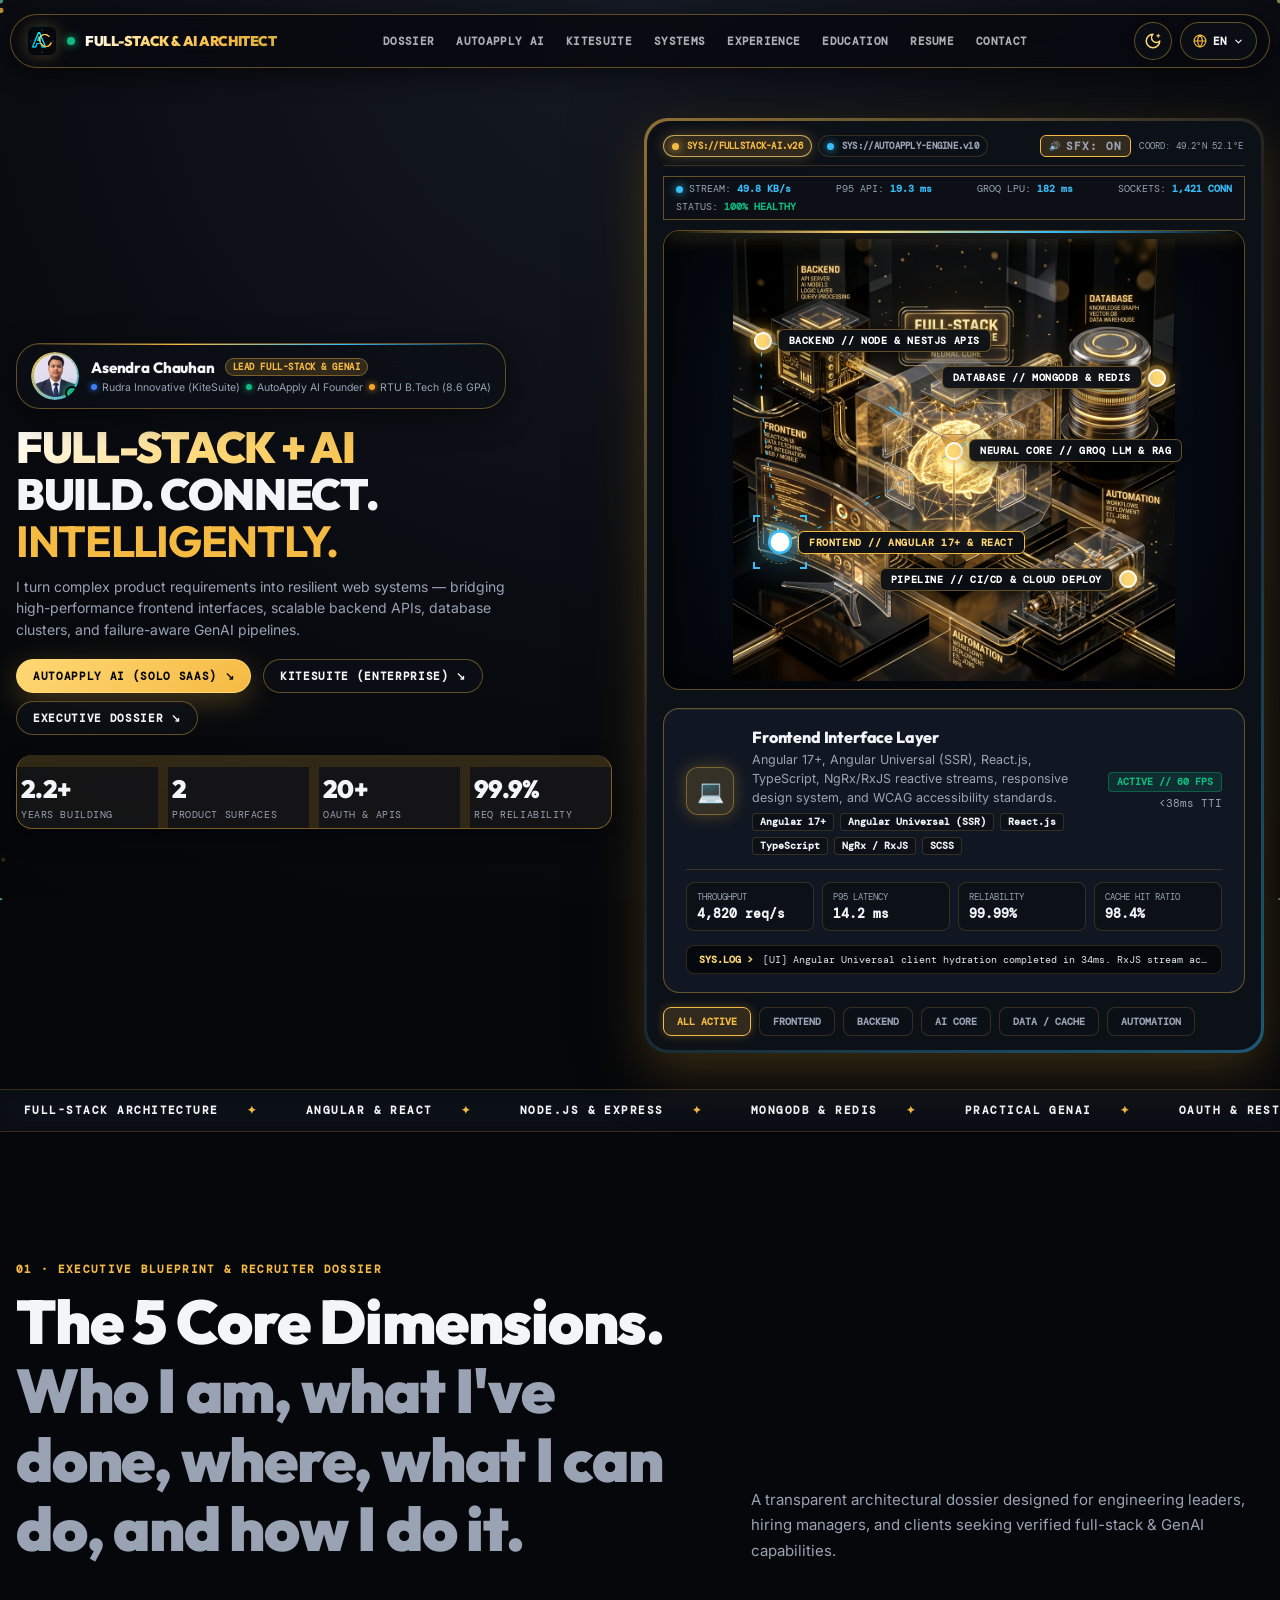
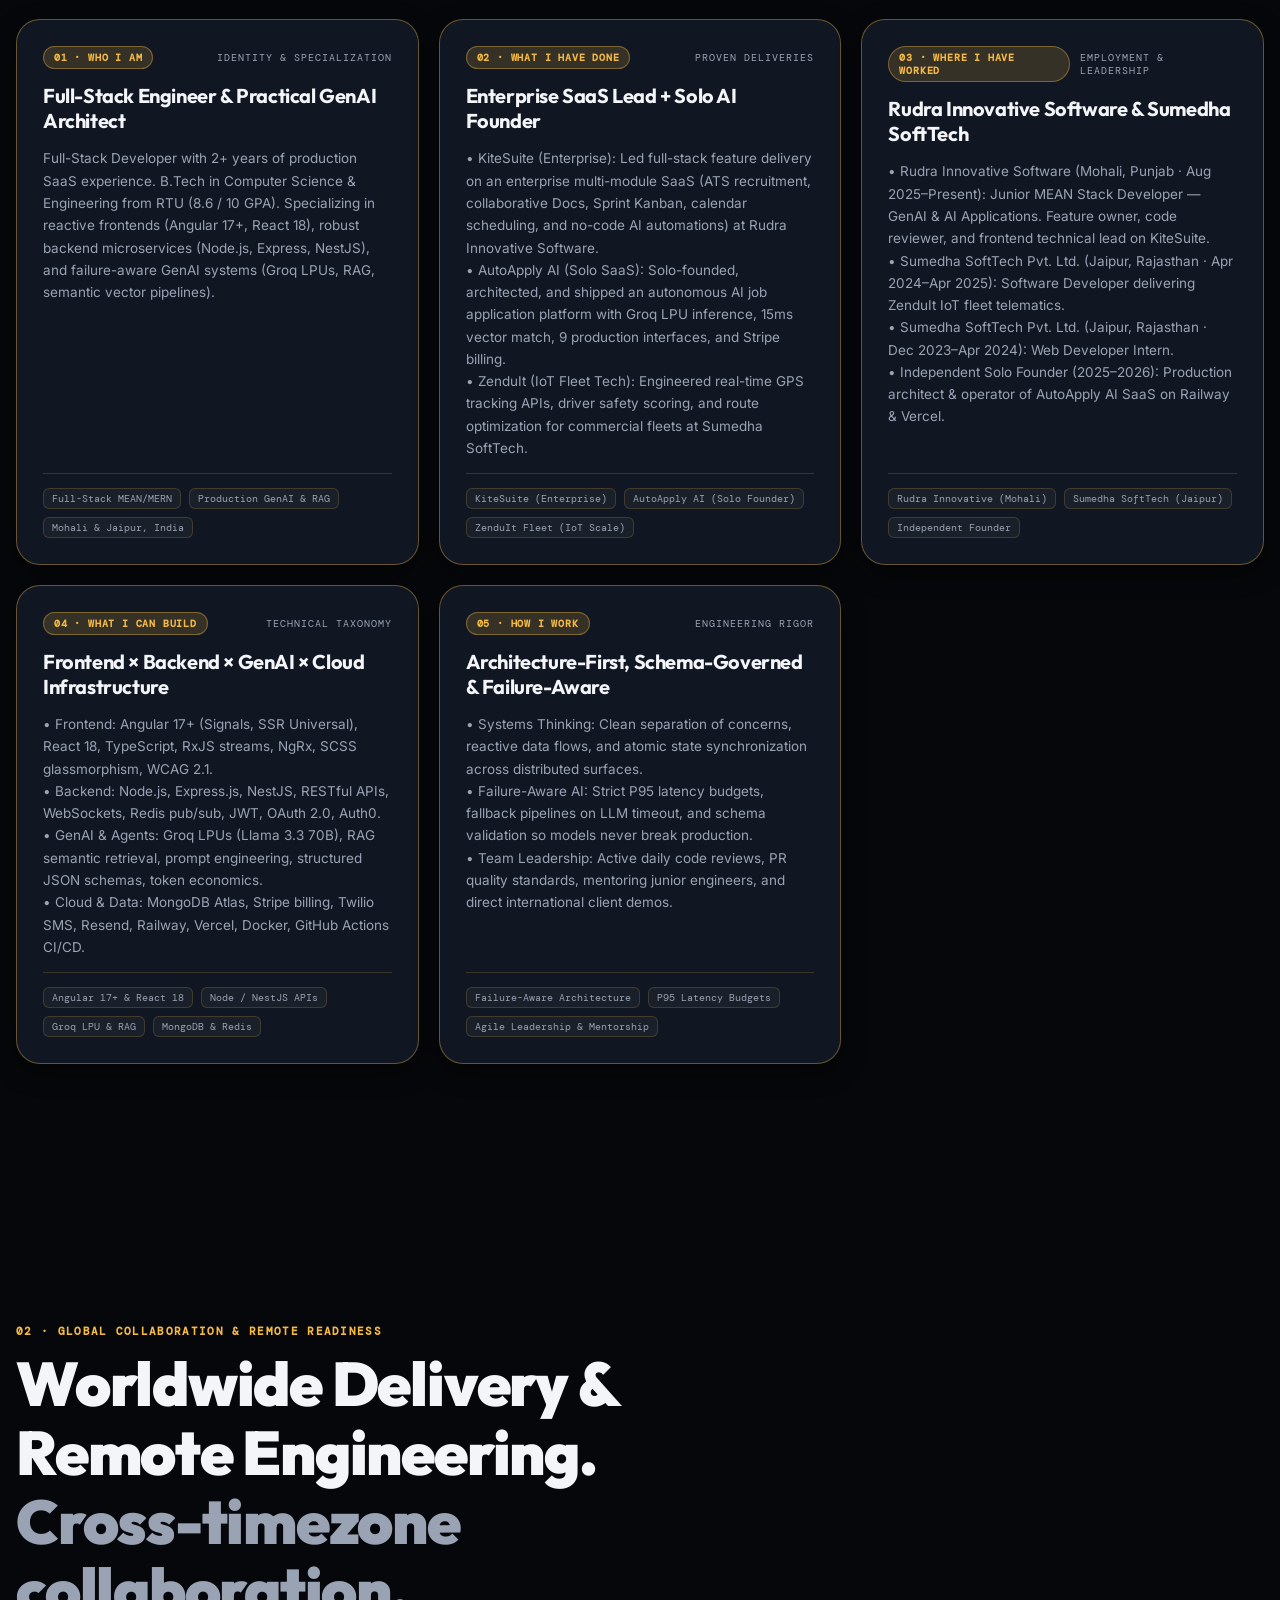
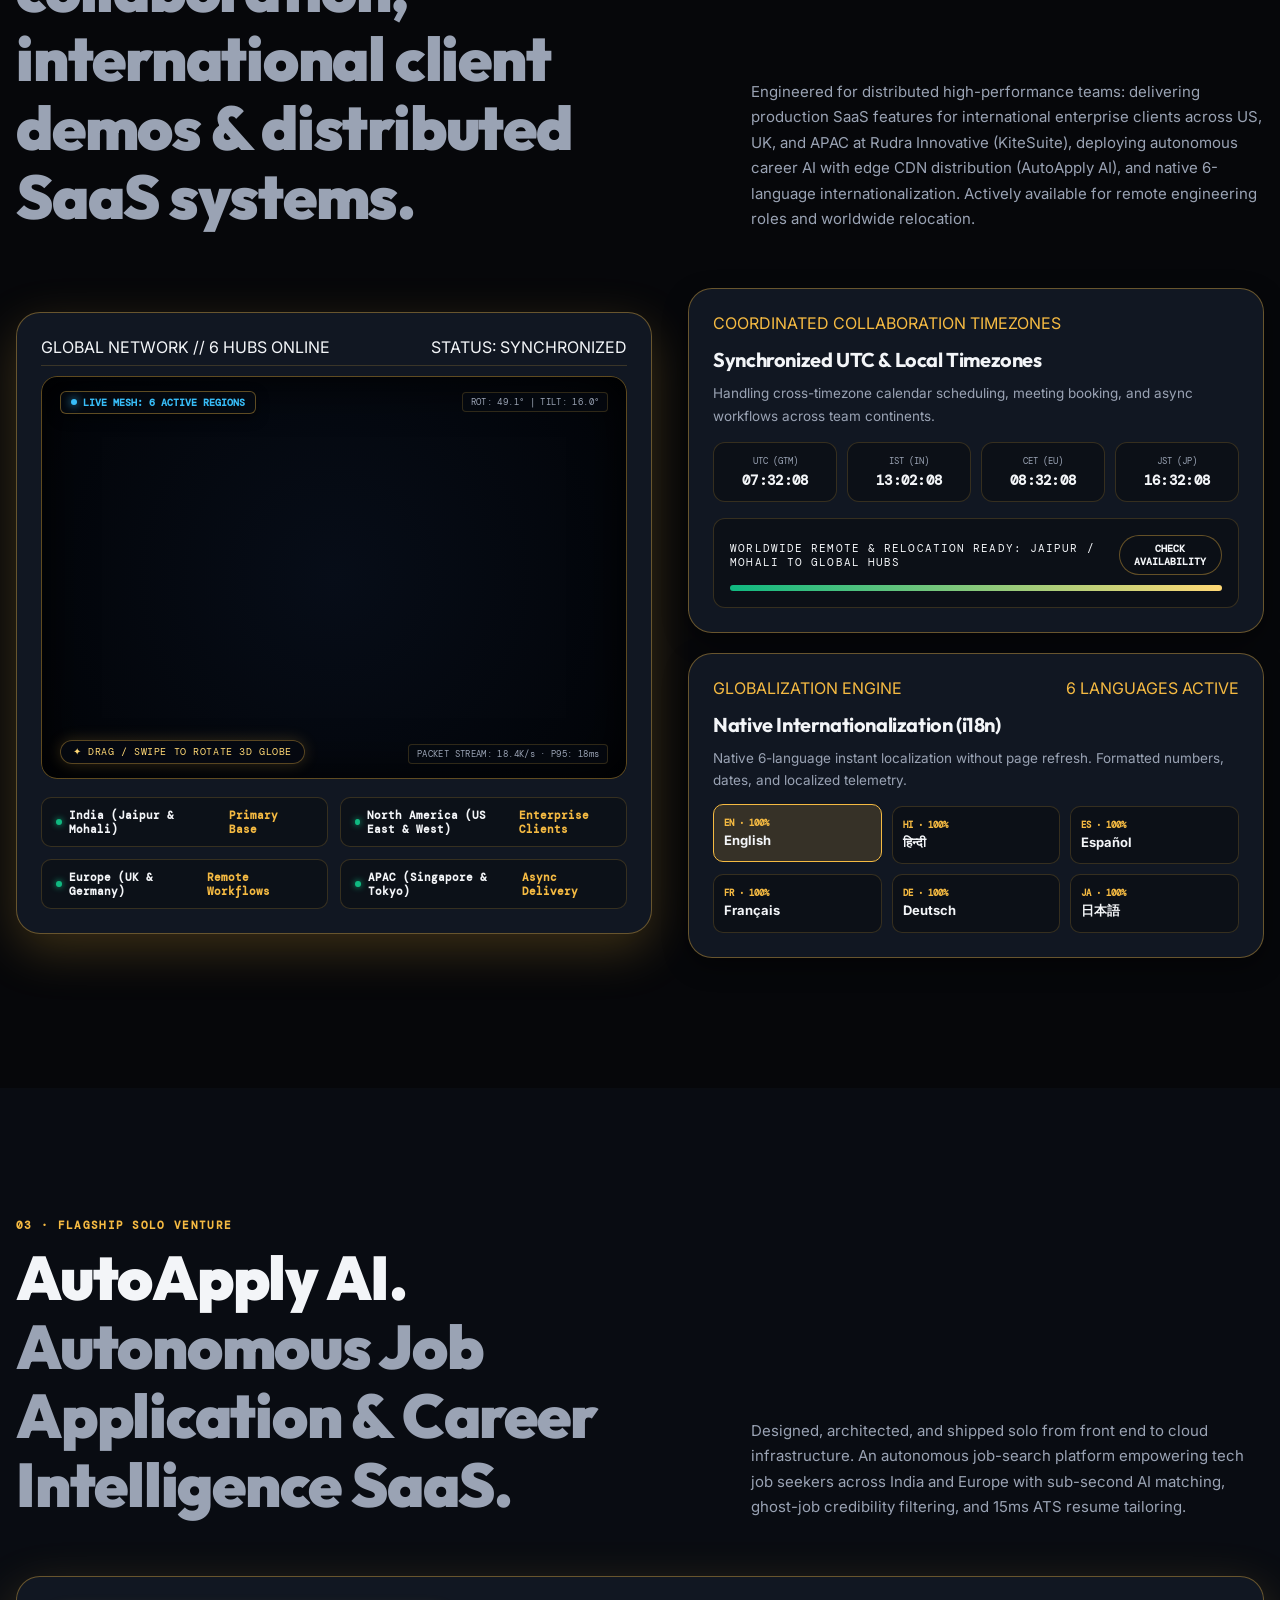
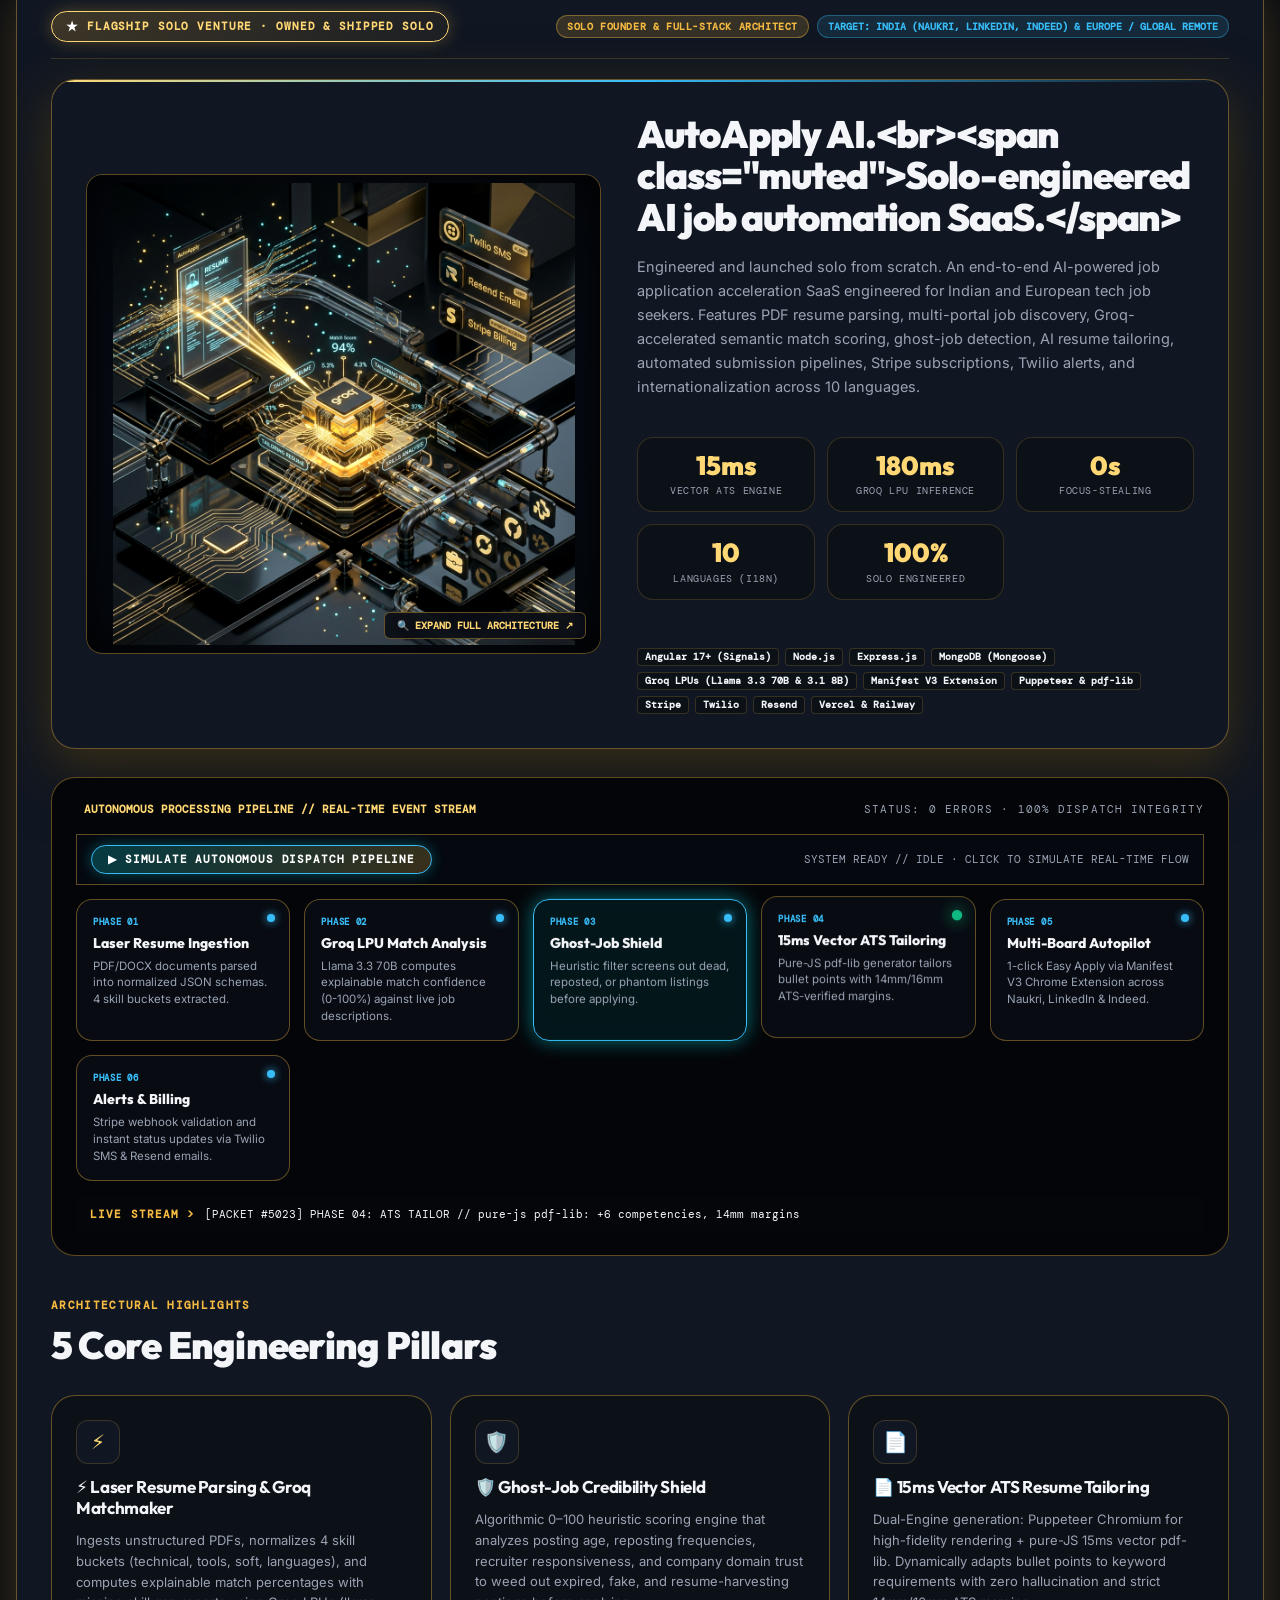
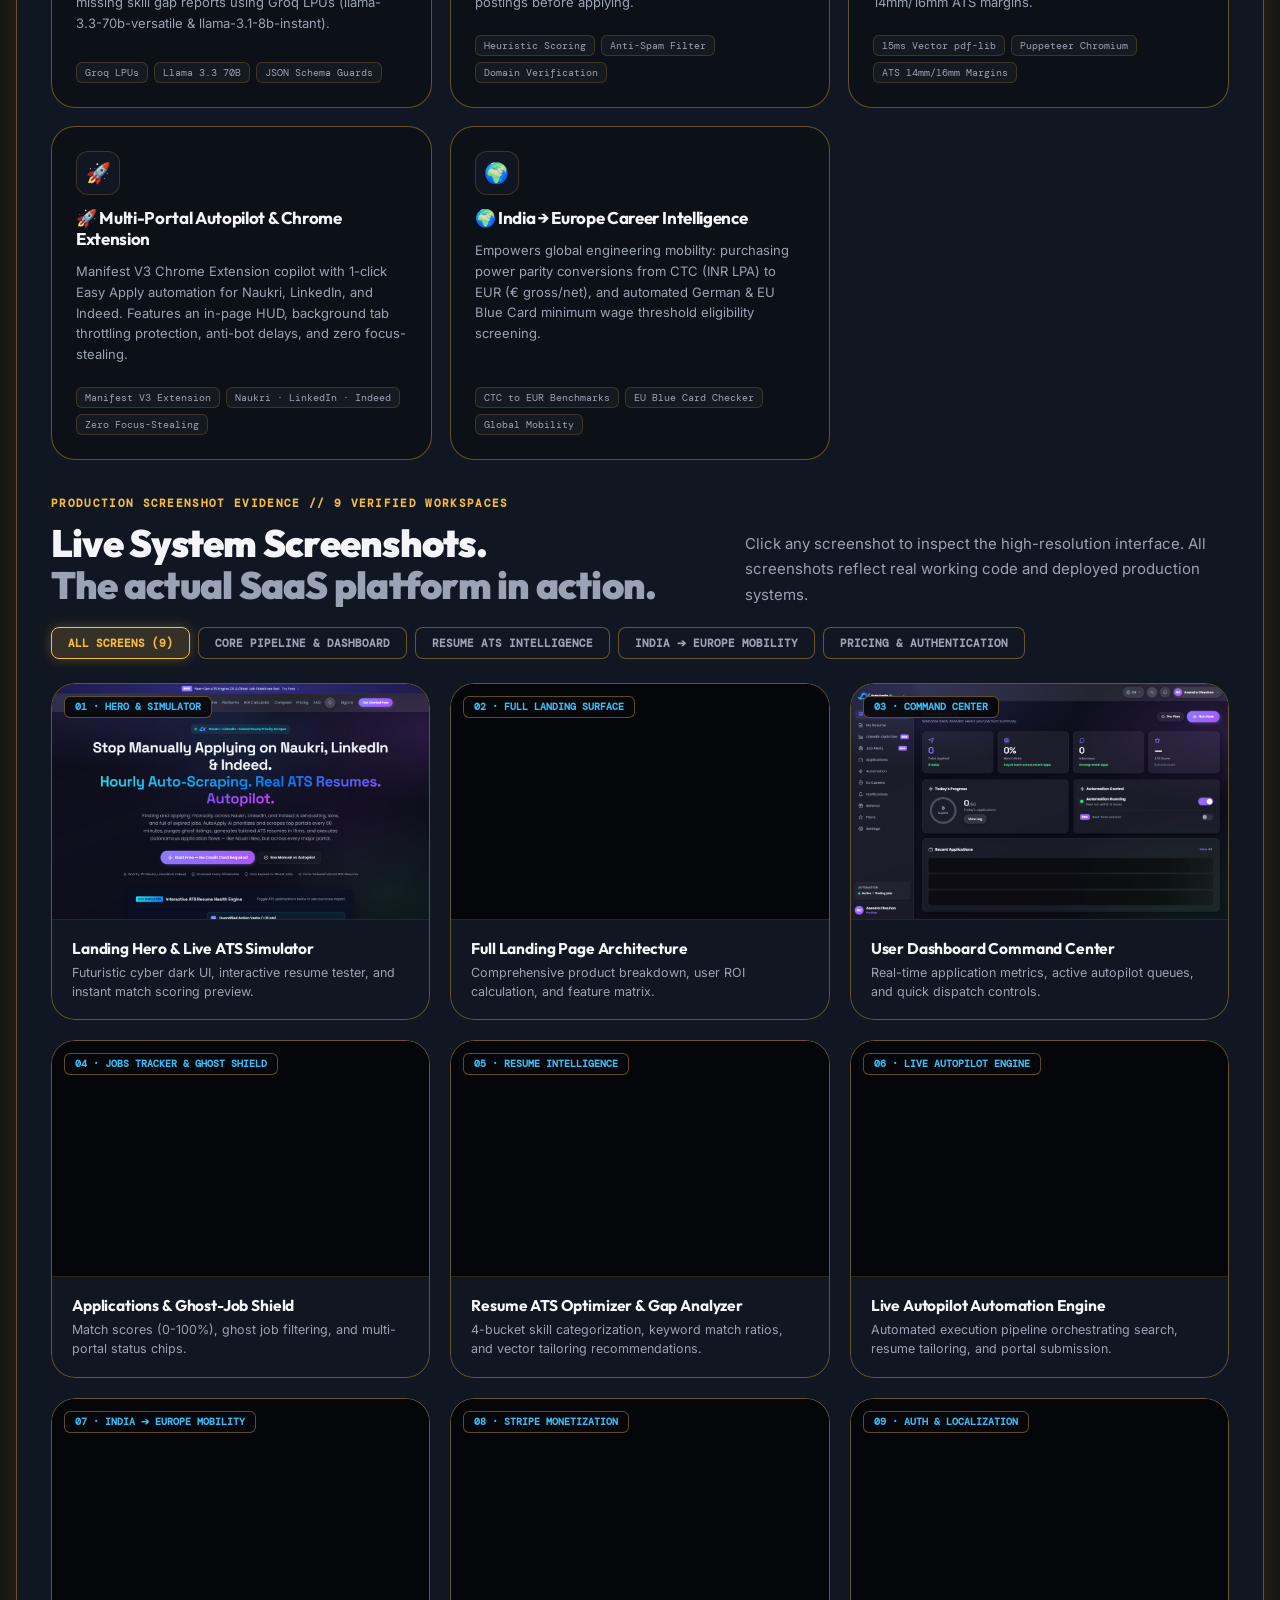
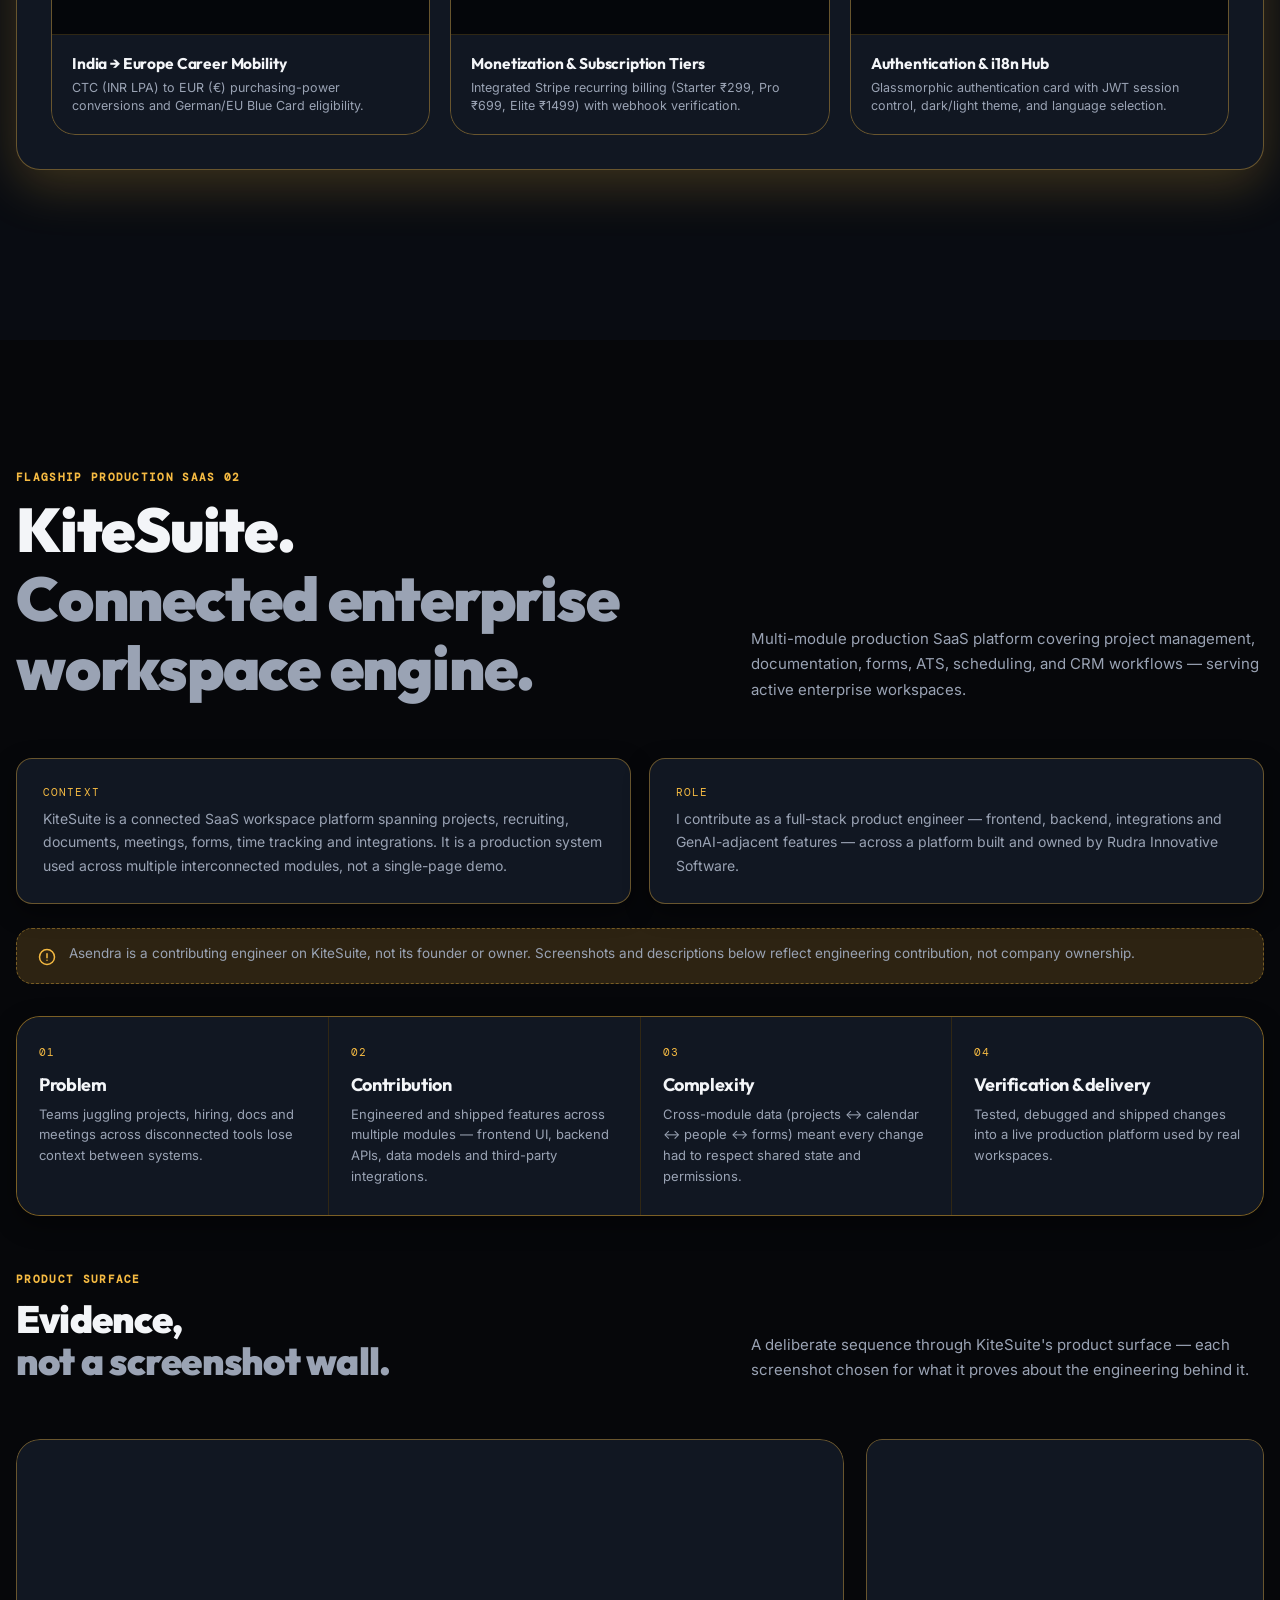
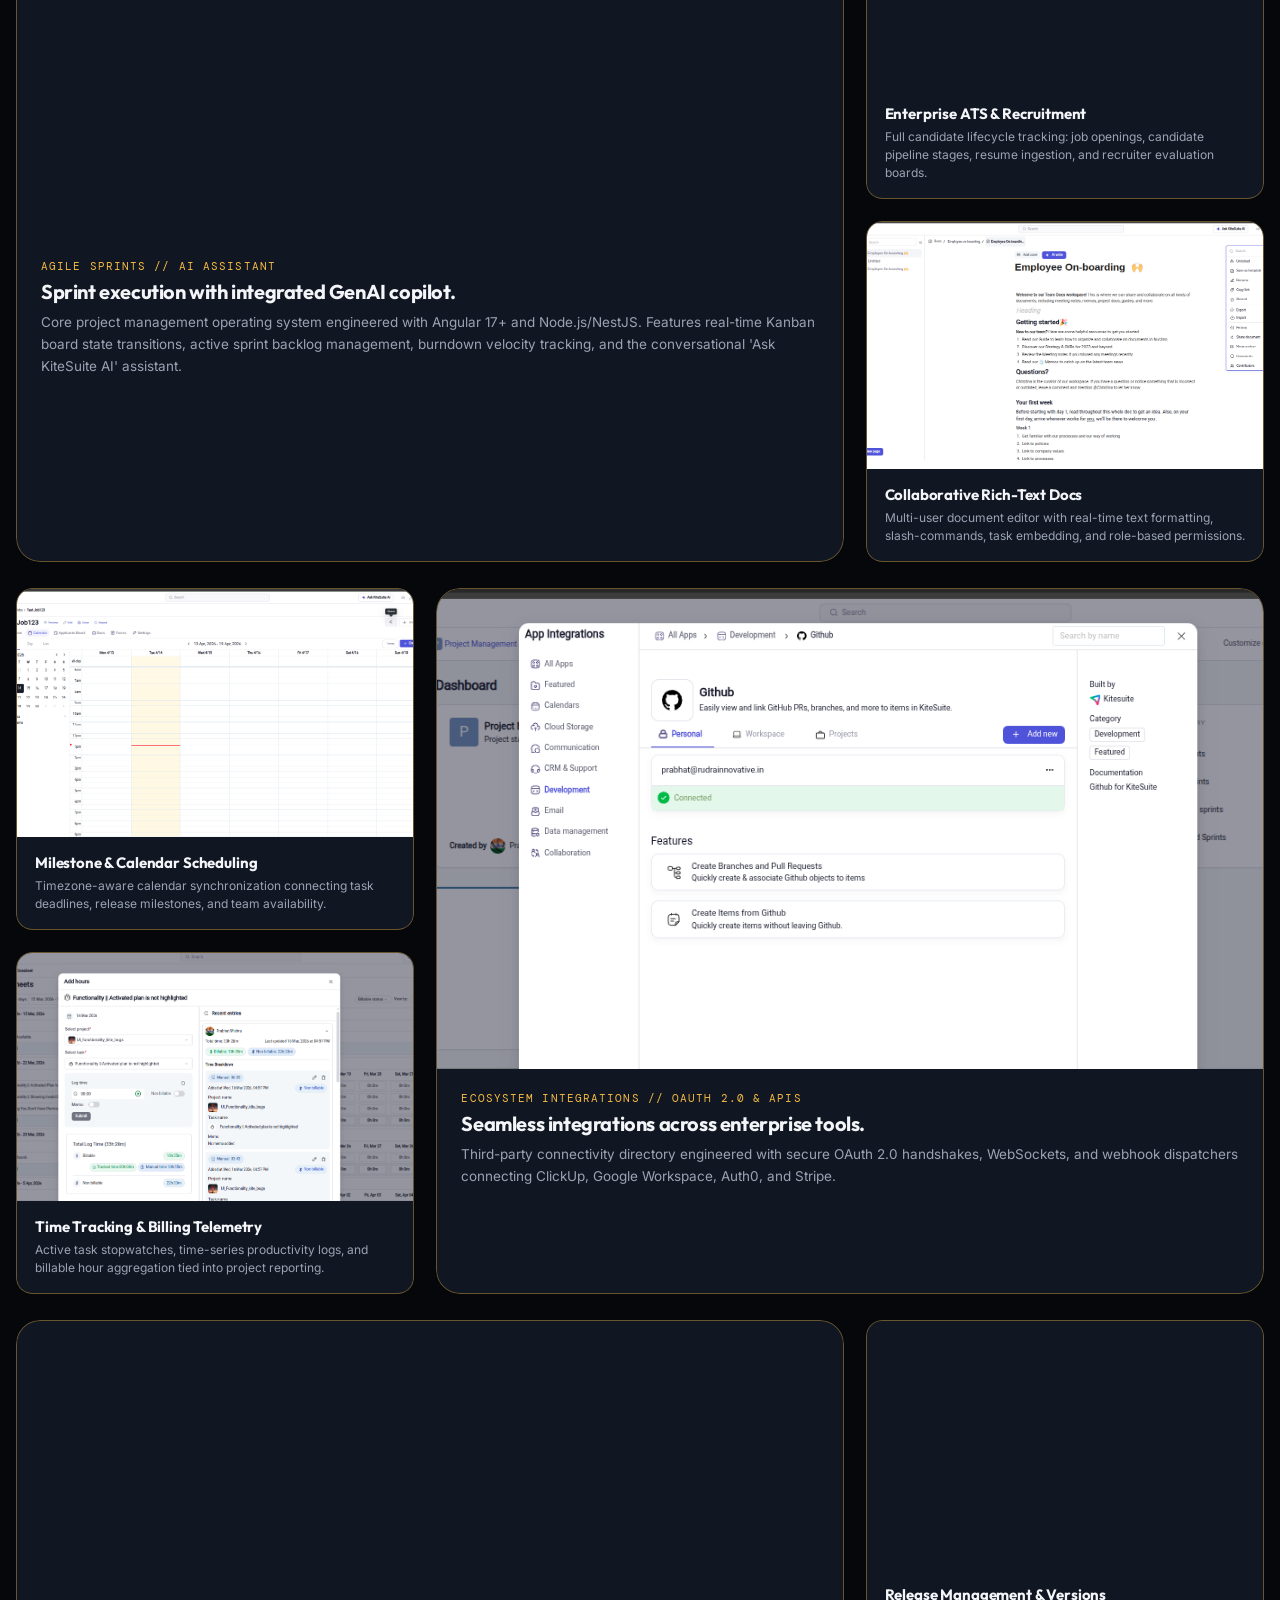
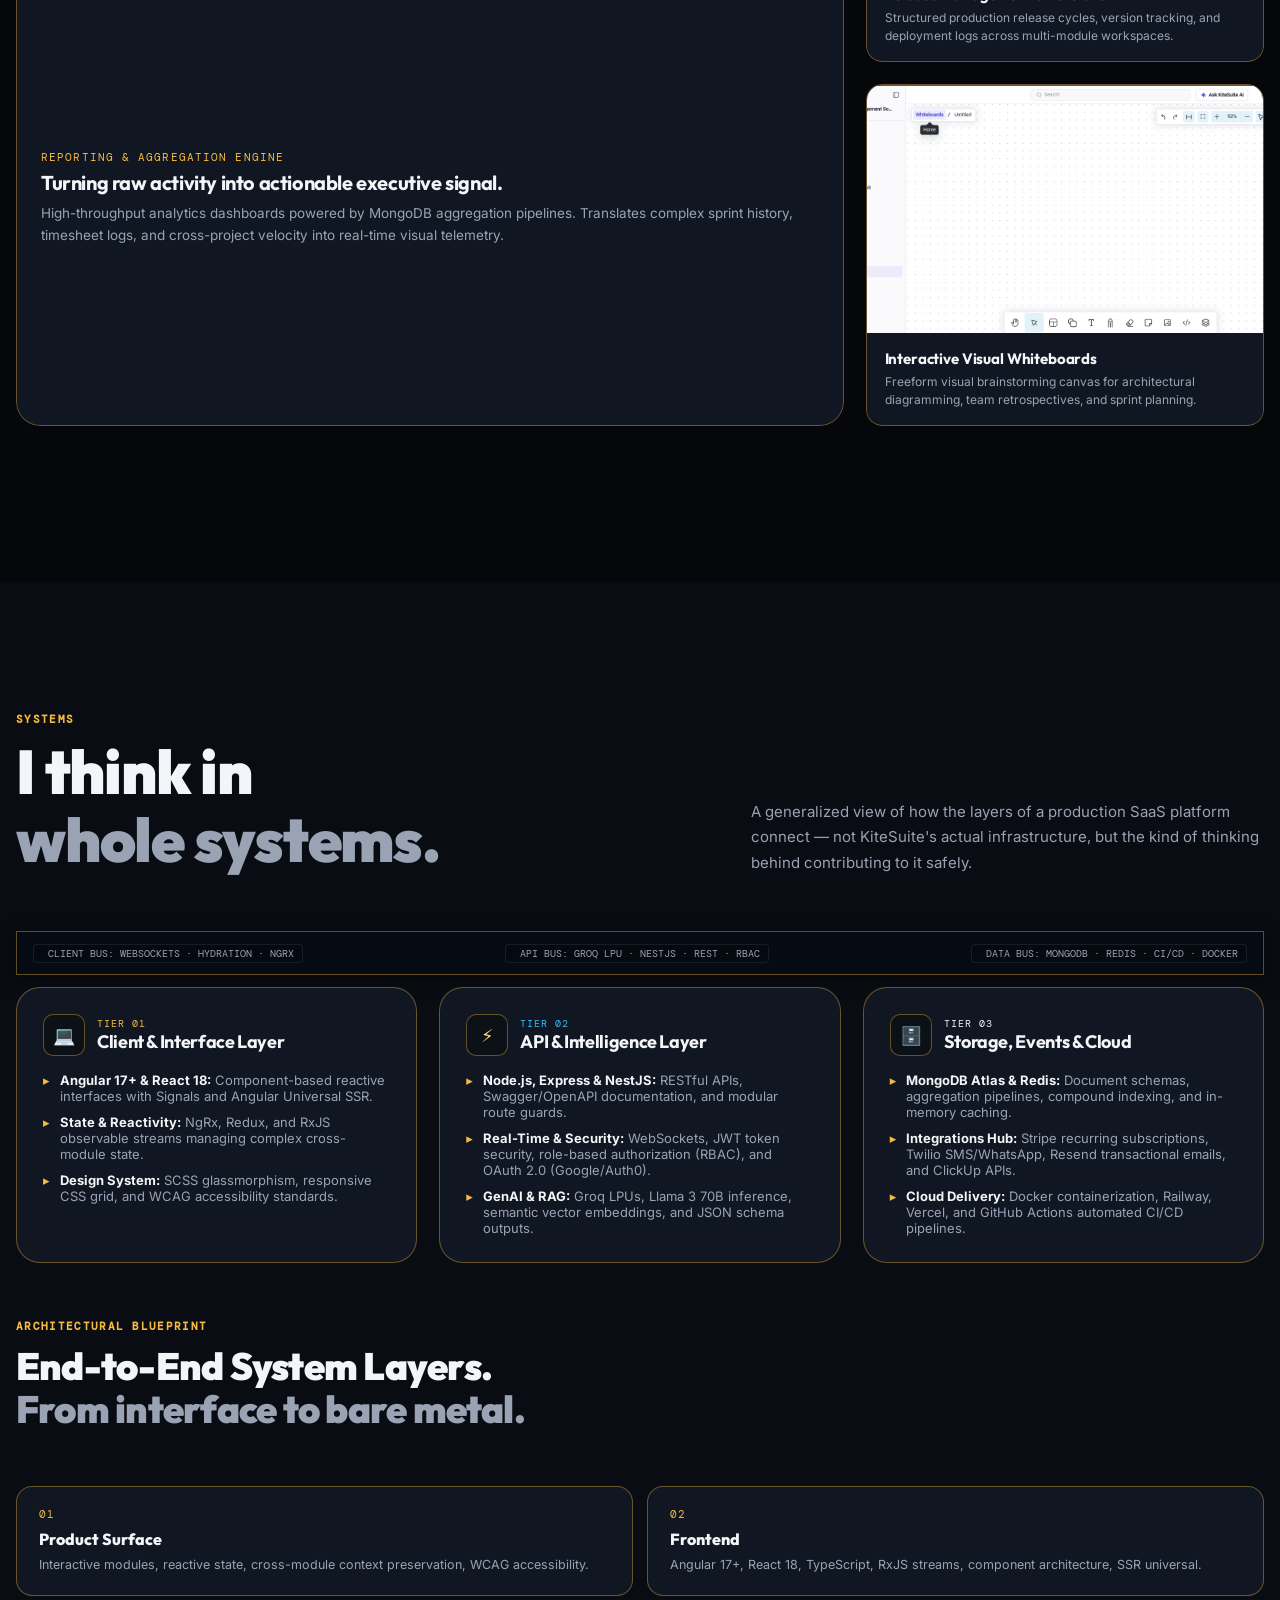
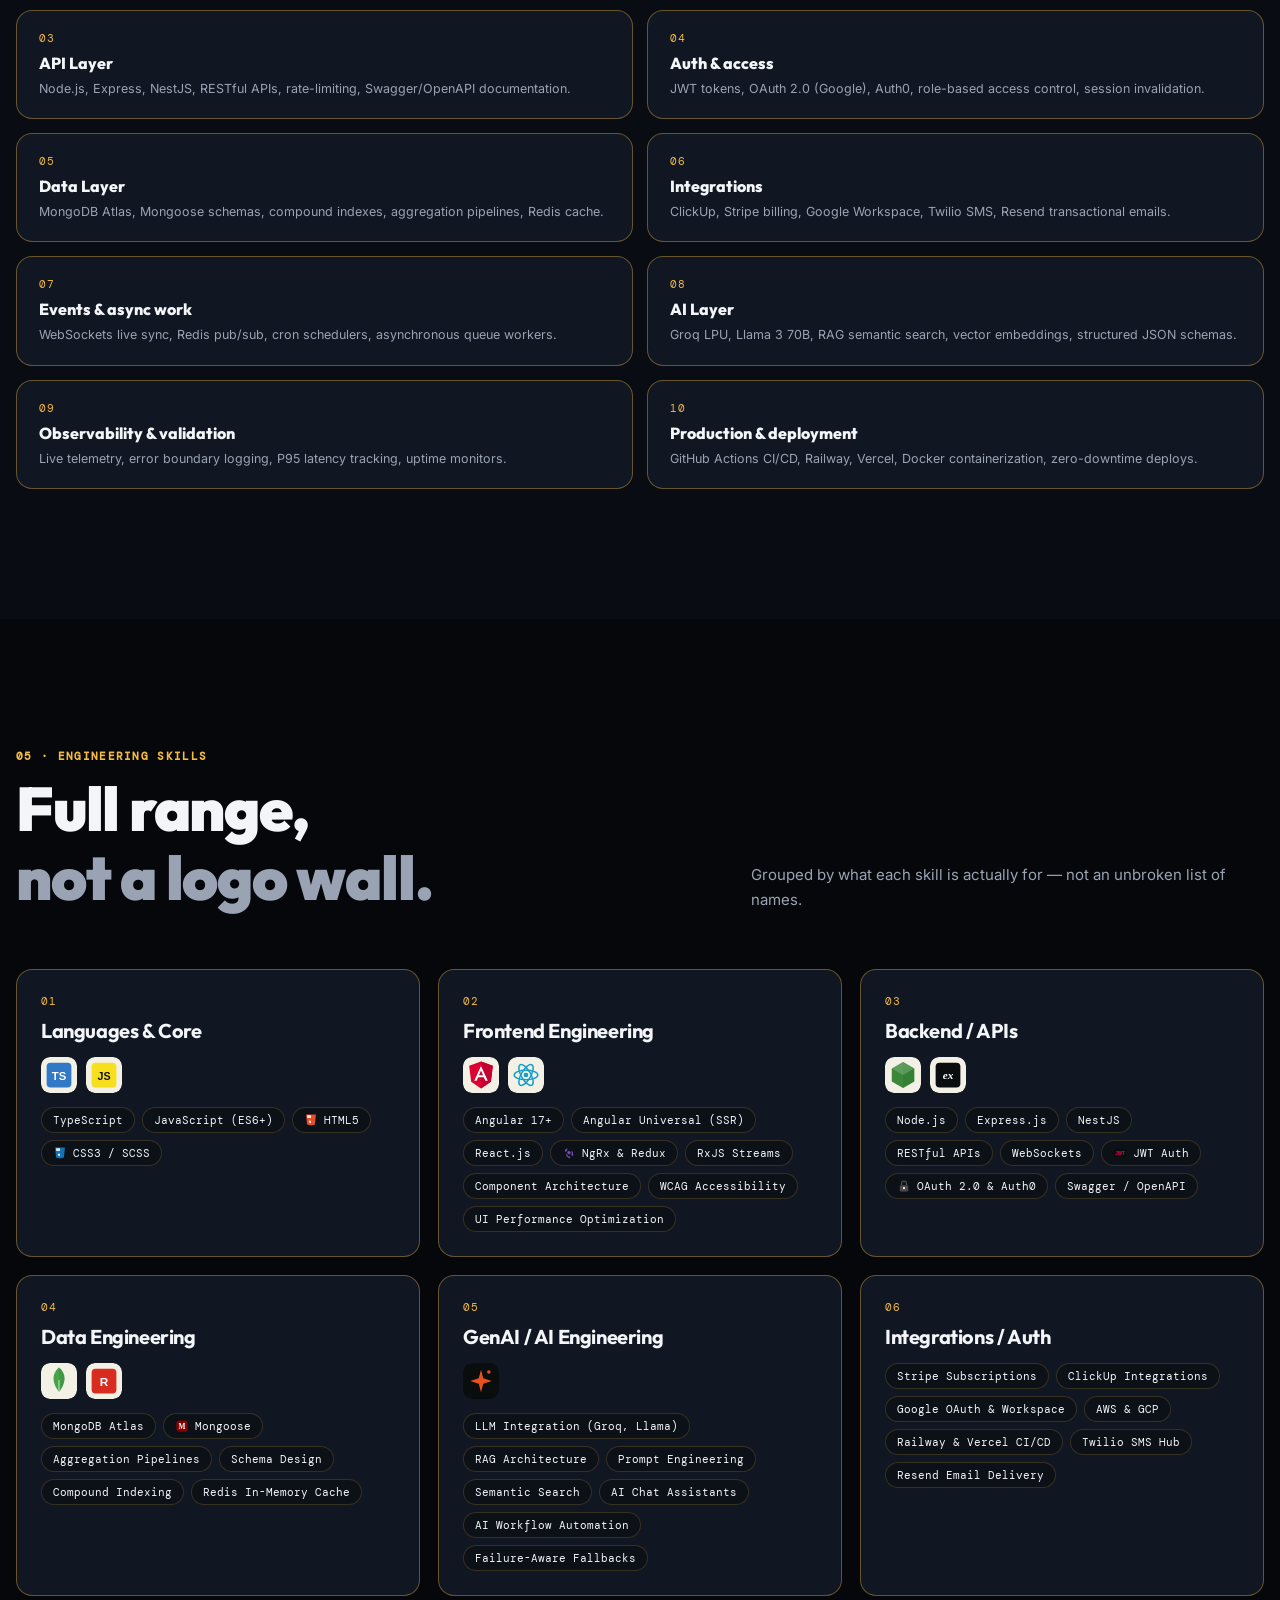
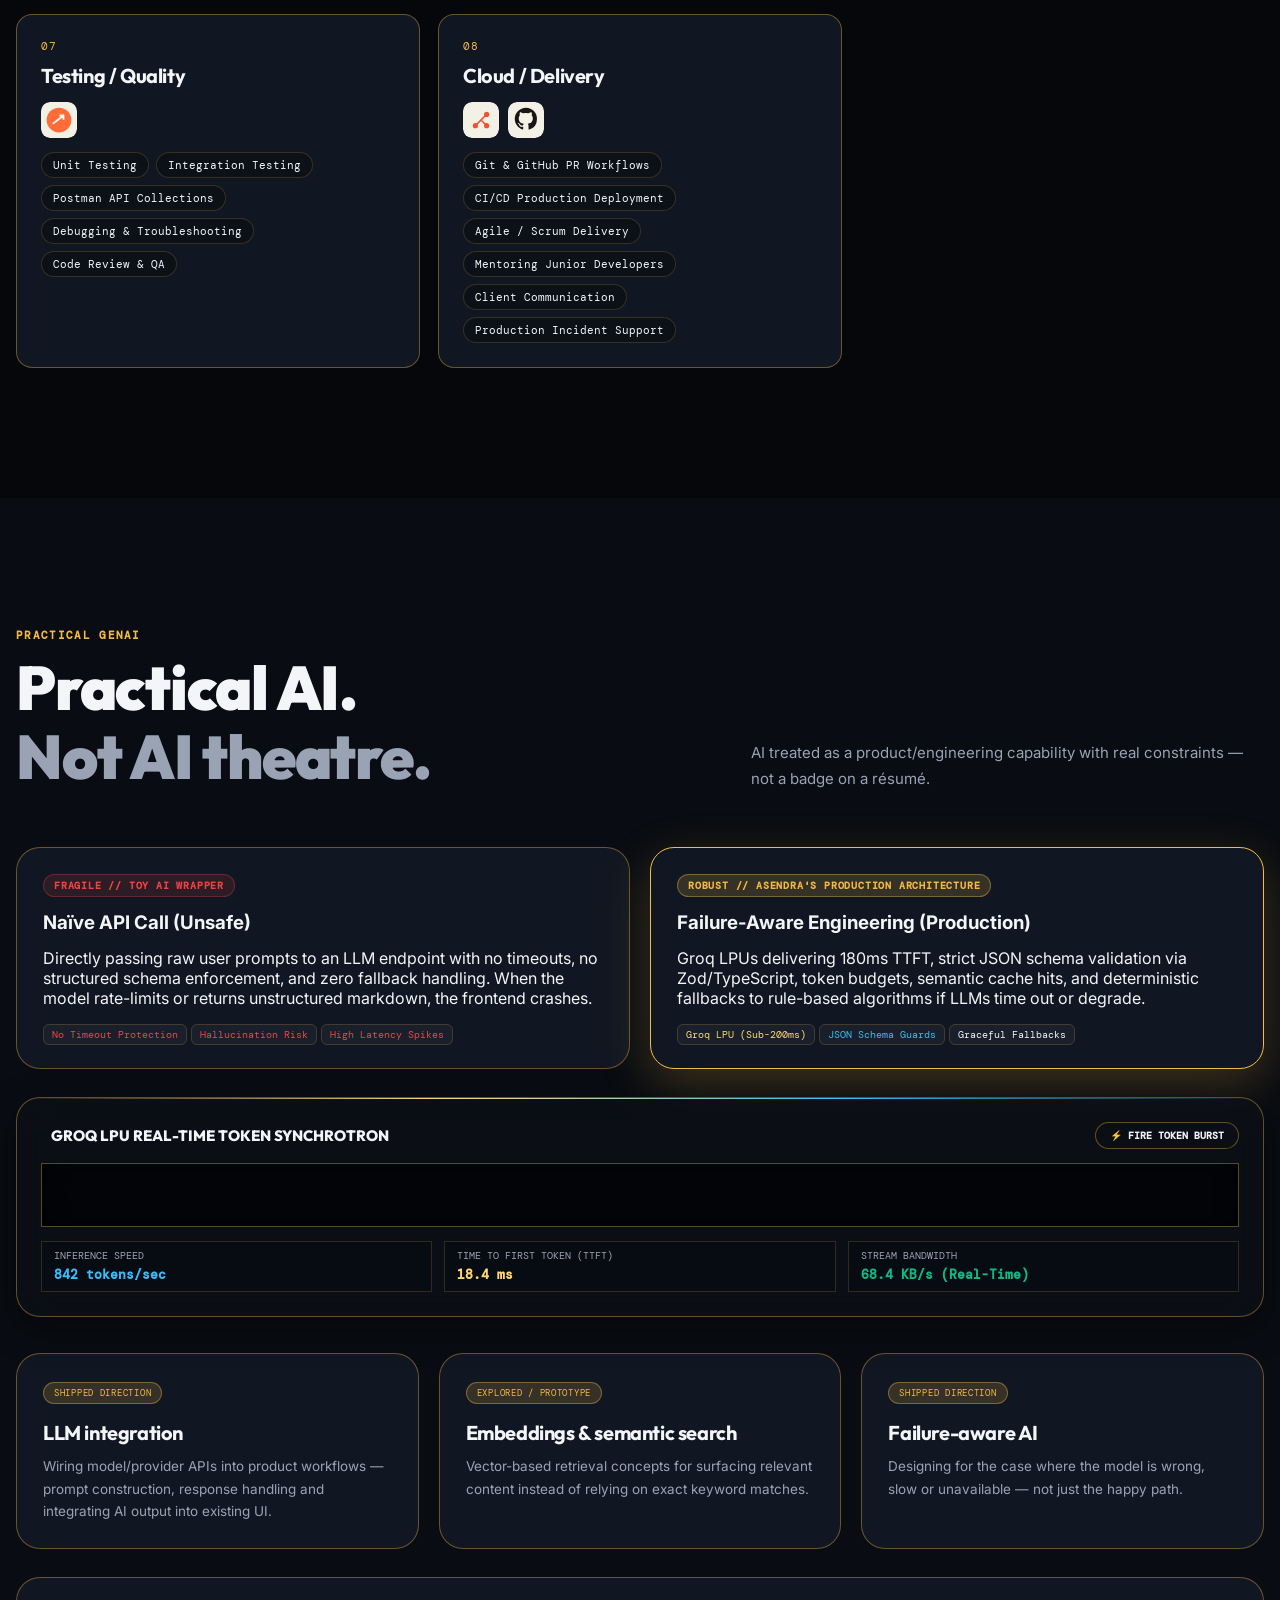
==== commit 9e1a72ee: "feat(contact): replace Formspree with free unlimited FormSubmit email delivery and Google Apps Scrip" ====
--- a/index.html
+++ b/index.html
@@ -67,7 +67,12 @@
   }
 }
 </script>
-  <script>window.ASENDRA_FORMSPREE_ID = "mzedbwdn";</script>
+  <script>
+    // Free & Unlimited Email Delivery (FormSubmit.co - 100% Free, No 50/mo Quota Limits)
+    window.ASENDRA_CONTACT_EMAIL = "asendrachauhan176@gmail.com";
+    window.ASENDRA_CUSTOM_ENDPOINT = ""; // Optional custom endpoint (e.g. Google Apps Script / Telegram webhook)
+    window.ASENDRA_VISITOR_NOTIFY = true; // Set to true to receive visitor alerts (throttled once per session)
+  </script>
   <script type="application/ld+json">
 {"@context":"https://schema.org","@type":"WebSite","name":"Asendra Chauhan — Full-Stack Developer Portfolio","url":"https://asendrachauhan.github.io/Asendra-portfolio/"}
 </script>
@@ -2769,6 +2774,17 @@
 
     .form-status.is-error {
       color: #ef4444;
+    }
+
+    .form-status.is-success {
+      color: #10b981;
+      font-weight: 600;
+    }
+
+    .btn:disabled {
+      opacity: 0.65;
+      cursor: not-allowed;
+      pointer-events: none;
     }
 
     .copy-email-btn {
@@ -10998,7 +11014,9 @@
         "contact.send": ["TRANSMIT MESSAGE ↗", "संदेश भेजें ↗", "ENVIAR MENSAJE ↗", "TRANSMETTRE LE MESSAGE ↗", "NACHRICHT SENDEN ↗", "メッセージ送信 ↗"],
         "contact.copyEmail": ["Copy email address", "ईमेल पता कॉपी करें", "Copiar correo", "Copier l'adresse email", "E-Mail-Adresse kopieren", "メールアドレスをコピー"],
         "contact.copied": ["Copied to clipboard: asendrachauhan176@gmail.com", "क्लिपबोर्ड पर कॉपी किया गया: asendrachauhan176@gmail.com", "Copiado al portapapeles: asendrachauhan176@gmail.com", "Copié dans le presse-papiers : asendrachauhan176@gmail.com", "In die Zwischenablage kopiert: asendrachauhan176@gmail.com", "クリップボードにコピーしました: asendrachauhan176@gmail.com"],
-        "contact.sending": ["Opening email client...", "ईमेल क्लाइंट खोल रहा है...", "Abriendo cliente de correo...", "Ouverture du client mail...", "Öffne E-Mail-Programm...", "メーラーを起動中..."],
+        "contact.sending": ["Transmitting message...", "संदेश भेजा जा रहा है...", "Transmitiendo mensaje...", "Transmission du message...", "Nachricht wird übertragen...", "メッセージを送信中..."],
+        "contact.success": ["Message delivered successfully! I will reply shortly.", "संदेश सफलतापूर्वक भेजा गया! मैं शीघ्र उत्तर दूंगा।", "¡Mensaje enviado con éxito! Responderé a la brevedad.", "Message transmis avec succès ! Je vous répondrai sous peu.", "Nachricht erfolgreich übertragen! Ich antworte in Kürze.", "送信が完了しました！まもなく返信いたします。"],
+        "contact.error": ["Transmission failed. Please copy email directly.", "संदेश भेजने में त्रुटि। कृपया सीधे ईमेल कॉपी करें।", "Error en el envío. Por favor copia el correo directamente.", "Échec de la transmission. Veuillez copier l'e-mail directement.", "Übertragungsfehler. Bitte E-Mail direkt kopieren.", "送信に失敗しました。直接メールアドレスをコピーしてください。"],
         "contact.opened": ["Email client opened. If it didn't open, copy the email below.", "ईमेल क्लाइंट खुल गया। यदि नहीं खुला, तो नीचे कॉपी करें।", "Cliente abierto. Si no abrió, copia el correo abajo.", "Client ouvert. Si besoin, copiez l'email ci-dessous.", "E-Mail geöffnet. Falls nicht, E-Mail unten kopieren.", "メーラーを起動しました。開かない場合は下記からコピーしてください。"],
         "contact.errRequired": ["This field is required", "यह फ़ील्ड आवश्यक है", "Este campo es obligatorio", "Ce champ est obligatoire", "Dieses Feld ist erforderlich", "この項目は必須です"],
         "contact.errEmail": ["Please enter a valid email", "कृपया वैध ईमेल दर्ज करें", "Introduce un correo válido", "Veuillez entrer un email valide", "Bitte gültige E-Mail eingeben", "有効なメールアドレスを入力してください"],
@@ -12091,13 +12109,14 @@
           const name = document.getElementById('cf-name').value.trim();
           const email = document.getElementById('cf-email').value.trim();
           const message = document.getElementById('cf-message').value.trim();
+          const submitBtn = document.getElementById('cf-submit');
           const idx = getLangIdx();
           let valid = true;
 
           setFieldError('name', name ? null : 'contact.errRequired');
           if (!name) valid = false;
 
-          const emailOk = /^[^\s@]+@[^\s@]+\.[^\s@]+$/.test(email);
+          const emailOk = /^[^s@]+@[^s@]+.[^s@]+$/.test(email);
           setFieldError('email', !email ? 'contact.errRequired' : (!emailOk ? 'contact.errEmail' : null));
           if (!email || !emailOk) valid = false;
 
@@ -12106,24 +12125,62 @@
 
           if (!valid) return;
 
-          formStatus.classList.remove('is-error');
+          formStatus.classList.remove('is-error', 'is-success');
           if (copyEmailBtn) copyEmailBtn.style.display = 'none';
-          formStatus.innerHTML = '<span class="spinner" aria-hidden="true"></span><span>' + T['contact.sending'][idx] + '</span>';
-
-          const subject = encodeURIComponent('Portfolio Transmission from ' + name);
-          const body = encodeURIComponent(`Name: ${name}\nEmail: ${email}\n\n${message}`);
-
-          setTimeout(() => {
+          if (submitBtn) submitBtn.disabled = true;
+          const sendingText = (T['contact.sending'] && T['contact.sending'][idx]) || 'Transmitting message...';
+          formStatus.innerHTML = '<span class="spinner" aria-hidden="true"></span><span>' + sendingText + '</span>';
+
+          const targetEndpoint = window.ASENDRA_CUSTOM_ENDPOINT || ('https://formsubmit.co/ajax/' + encodeURIComponent(window.ASENDRA_CONTACT_EMAIL || CONTACT_EMAIL));
+
+          const payload = {
+            name: name,
+            email: email,
+            message: message,
+            _replyto: email,
+            _subject: '🚀 Portfolio Message from ' + name + ' (' + email + ')',
+            _template: 'table',
+            _captcha: 'false'
+          };
+
+          fetch(targetEndpoint, {
+            method: 'POST',
+            headers: {
+              'Content-Type': 'application/json',
+              'Accept': 'application/json'
+            },
+            body: JSON.stringify(payload)
+          })
+          .then(res => {
+            if (!res.ok) throw new Error('HTTP ' + res.status);
+            return res.json();
+          })
+          .then(() => {
+            formStatus.classList.remove('is-error');
+            formStatus.classList.add('is-success');
+            const successText = (T['contact.success'] && T['contact.success'][idx]) || 'Message delivered successfully! I will reply shortly.';
+            formStatus.innerHTML = '<span style="color:#10b981;font-weight:bold">✓</span> <span>' + successText + '</span>';
+            form.reset();
+            if (copyEmailBtn) copyEmailBtn.style.display = 'none';
+          })
+          .catch(err => {
+            console.warn('[Contact Submit Fallback]', err);
+            formStatus.classList.remove('is-success');
+            formStatus.classList.add('is-error');
+            const errText = (T['contact.error'] && T['contact.error'][idx]) || 'Transmission failed. Please copy email directly.';
+            formStatus.textContent = errText;
+            if (copyEmailBtn) copyEmailBtn.style.display = 'inline-block';
+
+            // Graceful Mailto Fallback
+            const subject = encodeURIComponent('Portfolio Transmission from ' + name);
+            const body = encodeURIComponent('Name: ' + name + '\nEmail: ' + email + '\n\n' + message);
             try {
-              window.location.href = `mailto:${CONTACT_EMAIL}?subject=${subject}&body=${body}`;
-              formStatus.textContent = T['contact.opened'][idx];
-              if (copyEmailBtn) copyEmailBtn.style.display = 'inline-block';
-            } catch (err) {
-              formStatus.classList.add('is-error');
-              formStatus.textContent = 'Transmission error. Please copy email directly.';
-              if (copyEmailBtn) copyEmailBtn.style.display = 'inline-block';
-            }
-          }, 600);
+              window.location.href = 'mailto:' + CONTACT_EMAIL + '?subject=' + subject + '&body=' + body;
+            } catch (e) { }
+          })
+          .finally(() => {
+            if (submitBtn) submitBtn.disabled = false;
+          });
         });
       }
 
@@ -13527,16 +13584,24 @@
             // Log telemetry in console
             console.log('%c[Visitor Telemetry Active]', 'color:#10b981;font-weight:bold;', visitReport.location + ' | ' + visitReport.os + ' (' + visitReport.browser + ')');
 
-            // To send email alerts directly to asendrachauhan176@gmail.com:
-            // Set your free Formspree Form ID in window.ASENDRA_FORMSPREE_ID or window.ASENDRA_VISITOR_ENDPOINT
-            const formspreeId = window.ASENDRA_FORMSPREE_ID || '';
-            const customEndpoint = window.ASENDRA_VISITOR_ENDPOINT || (formspreeId ? 'https://formspree.io/f/' + formspreeId : '');
-
-            if (customEndpoint) {
-              fetch(customEndpoint, {
+            // Skip telemetry notification during local development
+            if (location.hostname === 'localhost' || location.hostname === '127.0.0.1') return;
+
+            // Session throttle: send at most ONCE per visitor session to protect inboxes and quotas
+            if (sessionStorage.getItem('asendra_visit_sent')) return;
+            sessionStorage.setItem('asendra_visit_sent', '1');
+
+            if (window.ASENDRA_VISITOR_NOTIFY !== false) {
+              const targetEndpoint = window.ASENDRA_CUSTOM_ENDPOINT || ('https://formsubmit.co/ajax/' + encodeURIComponent(window.ASENDRA_CONTACT_EMAIL || 'asendrachauhan176@gmail.com'));
+              fetch(targetEndpoint, {
                 method: 'POST',
                 headers: { 'Content-Type': 'application/json', 'Accept': 'application/json' },
-                body: JSON.stringify(visitReport)
+                body: JSON.stringify({
+                  ...visitReport,
+                  _subject: '🎯 Portfolio Visit: ' + city + ', ' + country,
+                  _captcha: 'false',
+                  _template: 'table'
+                })
               }).catch(() => { });
             }
           })
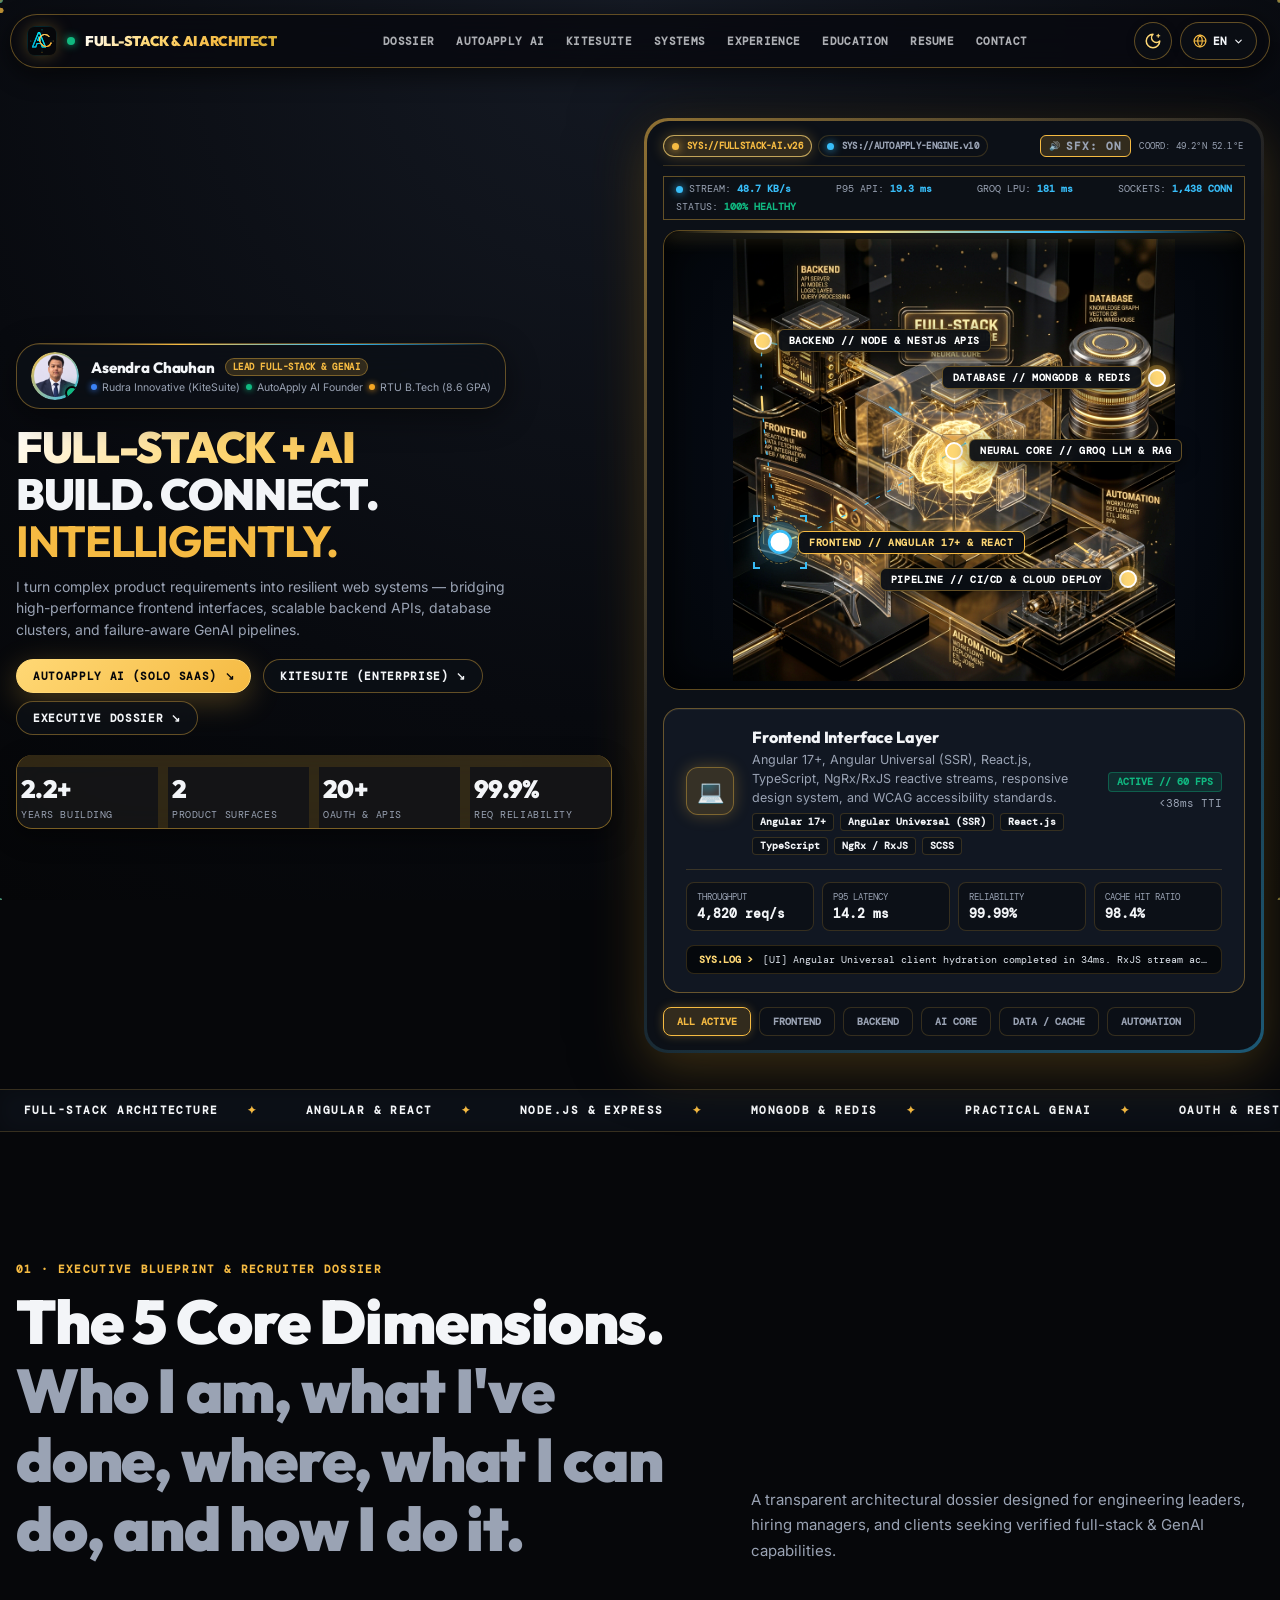
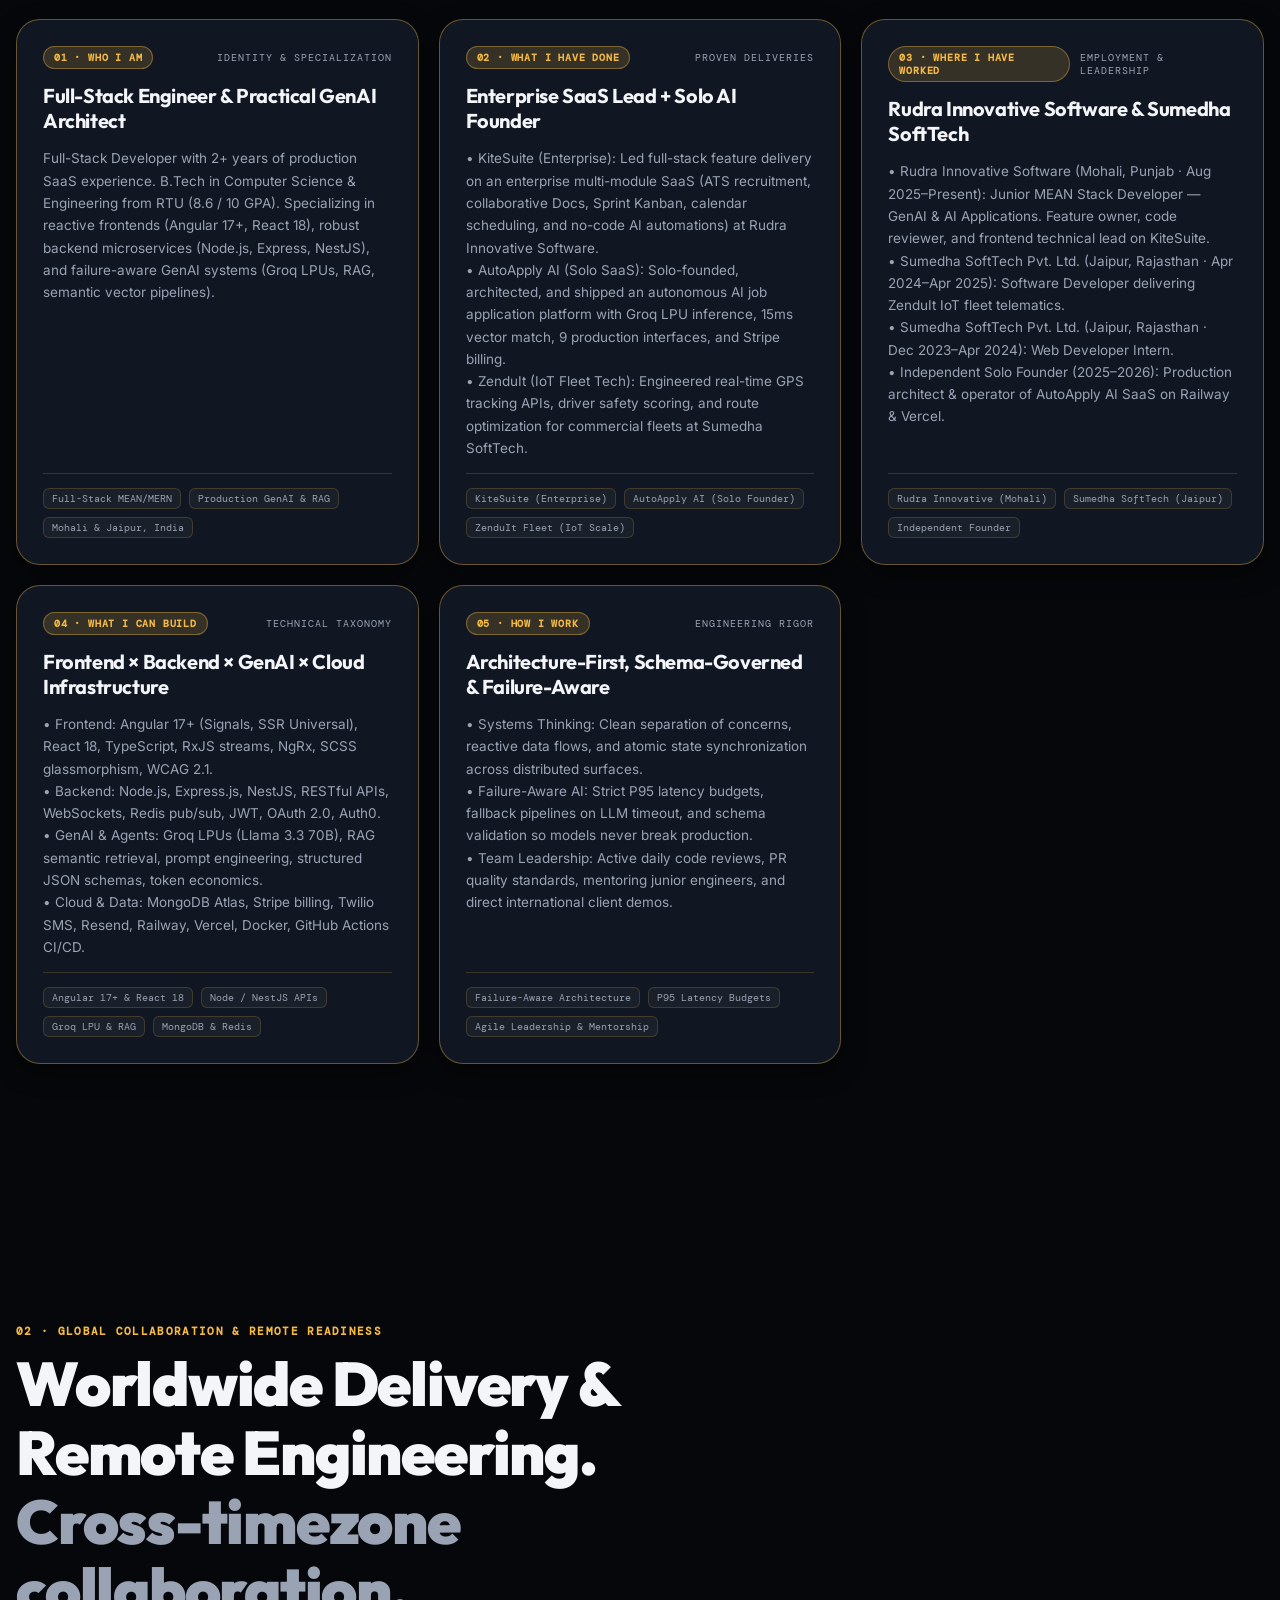
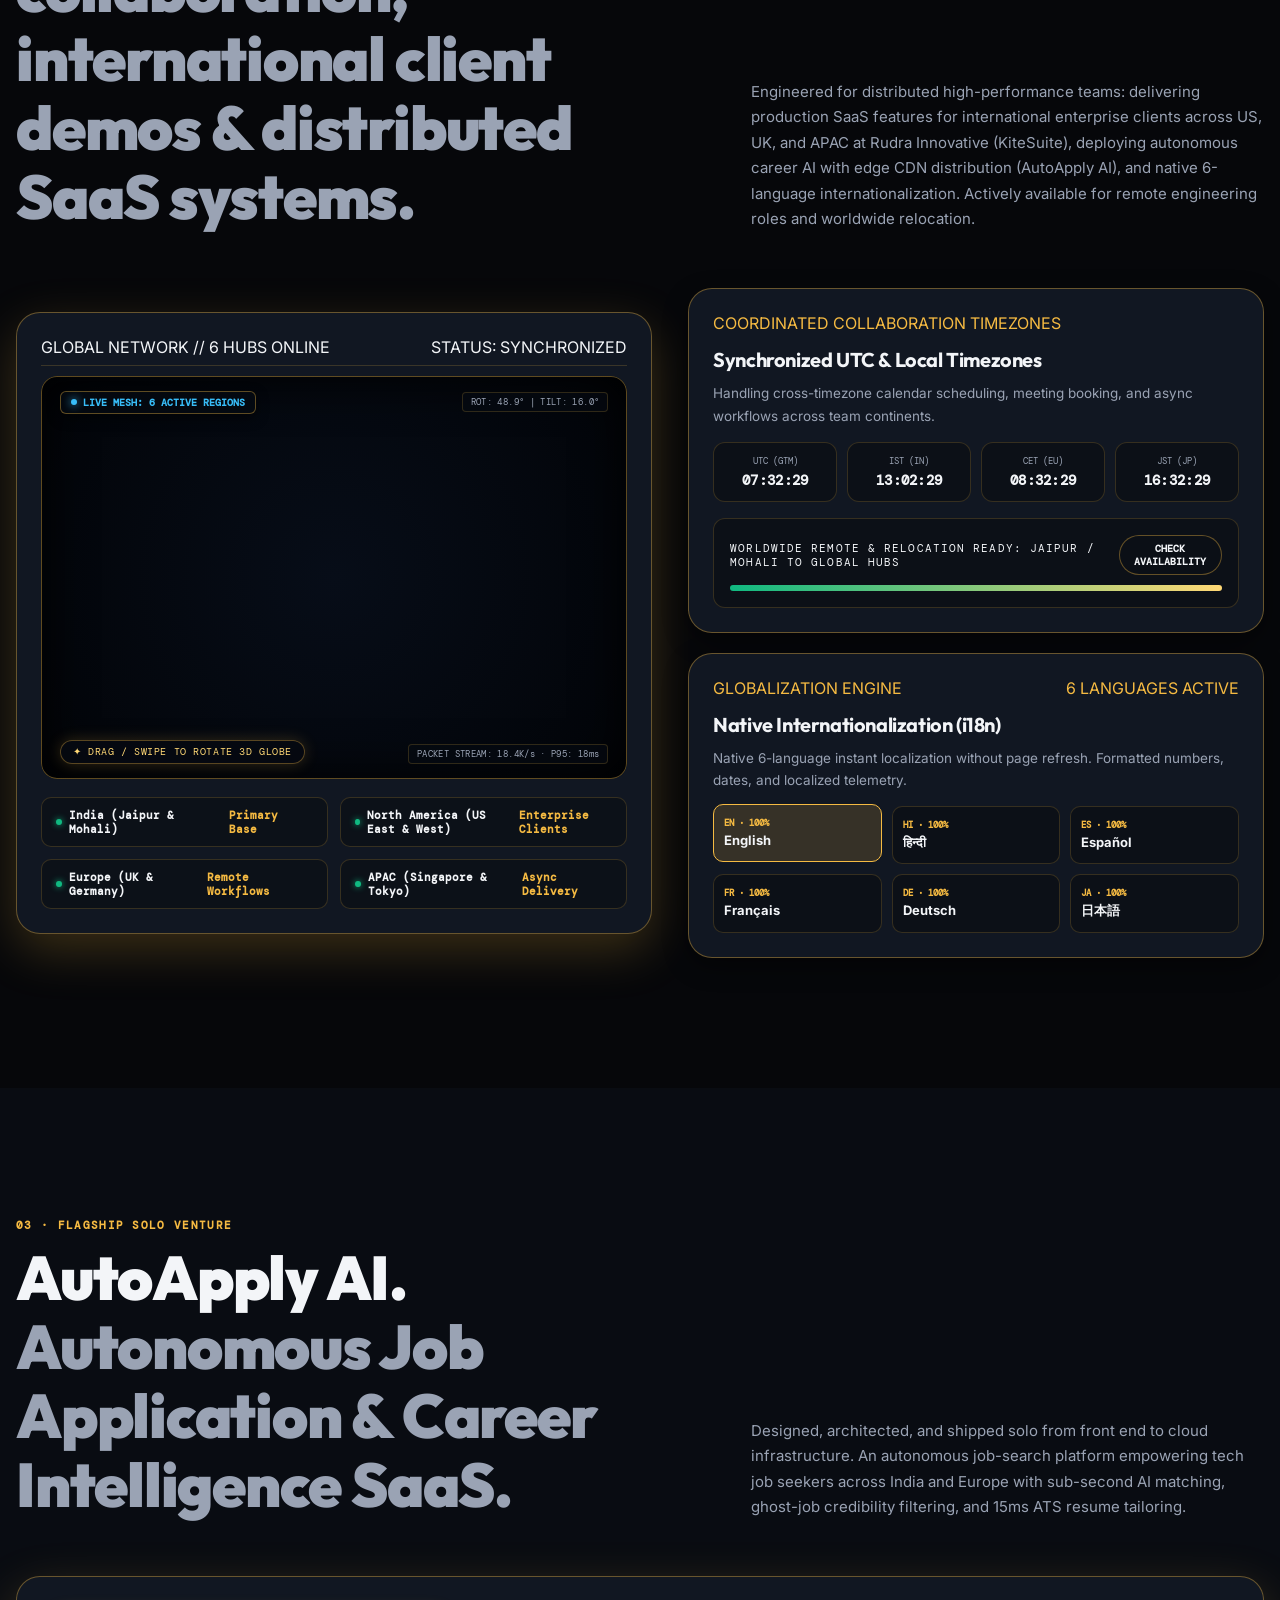
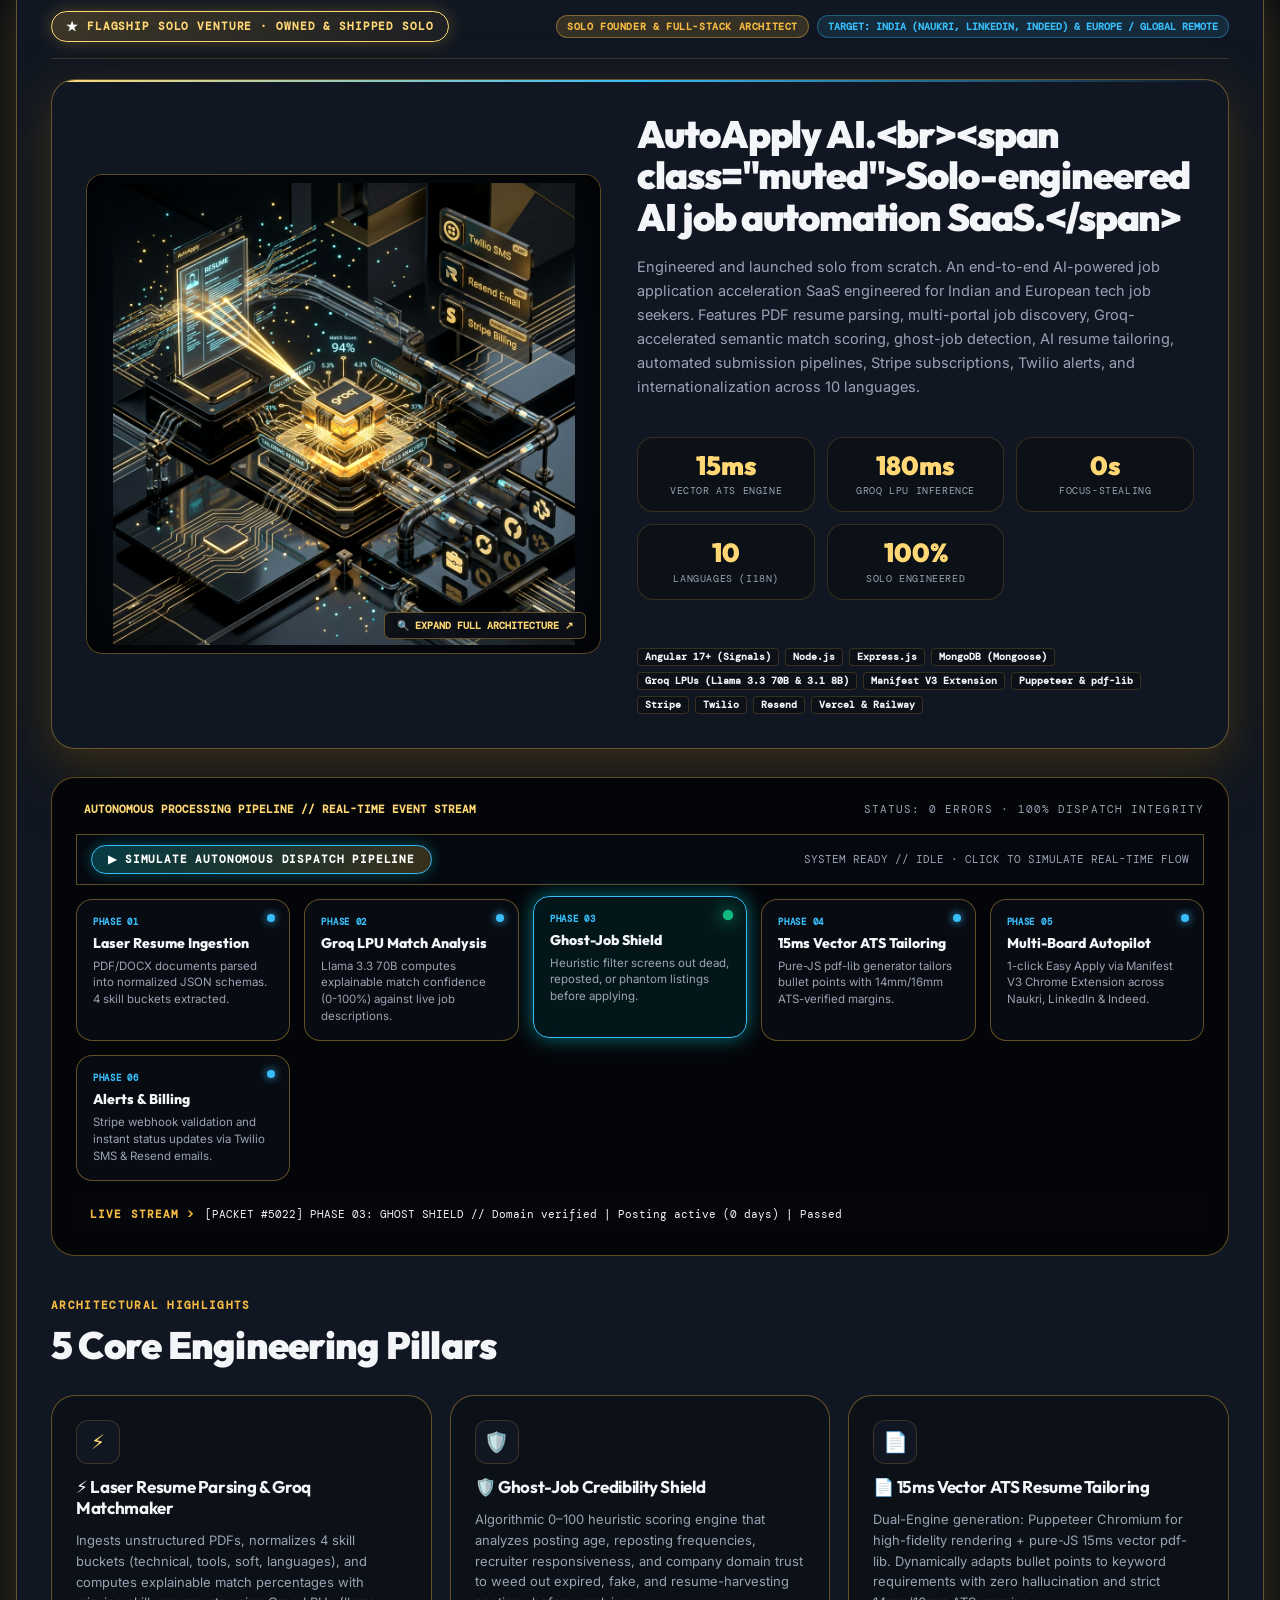
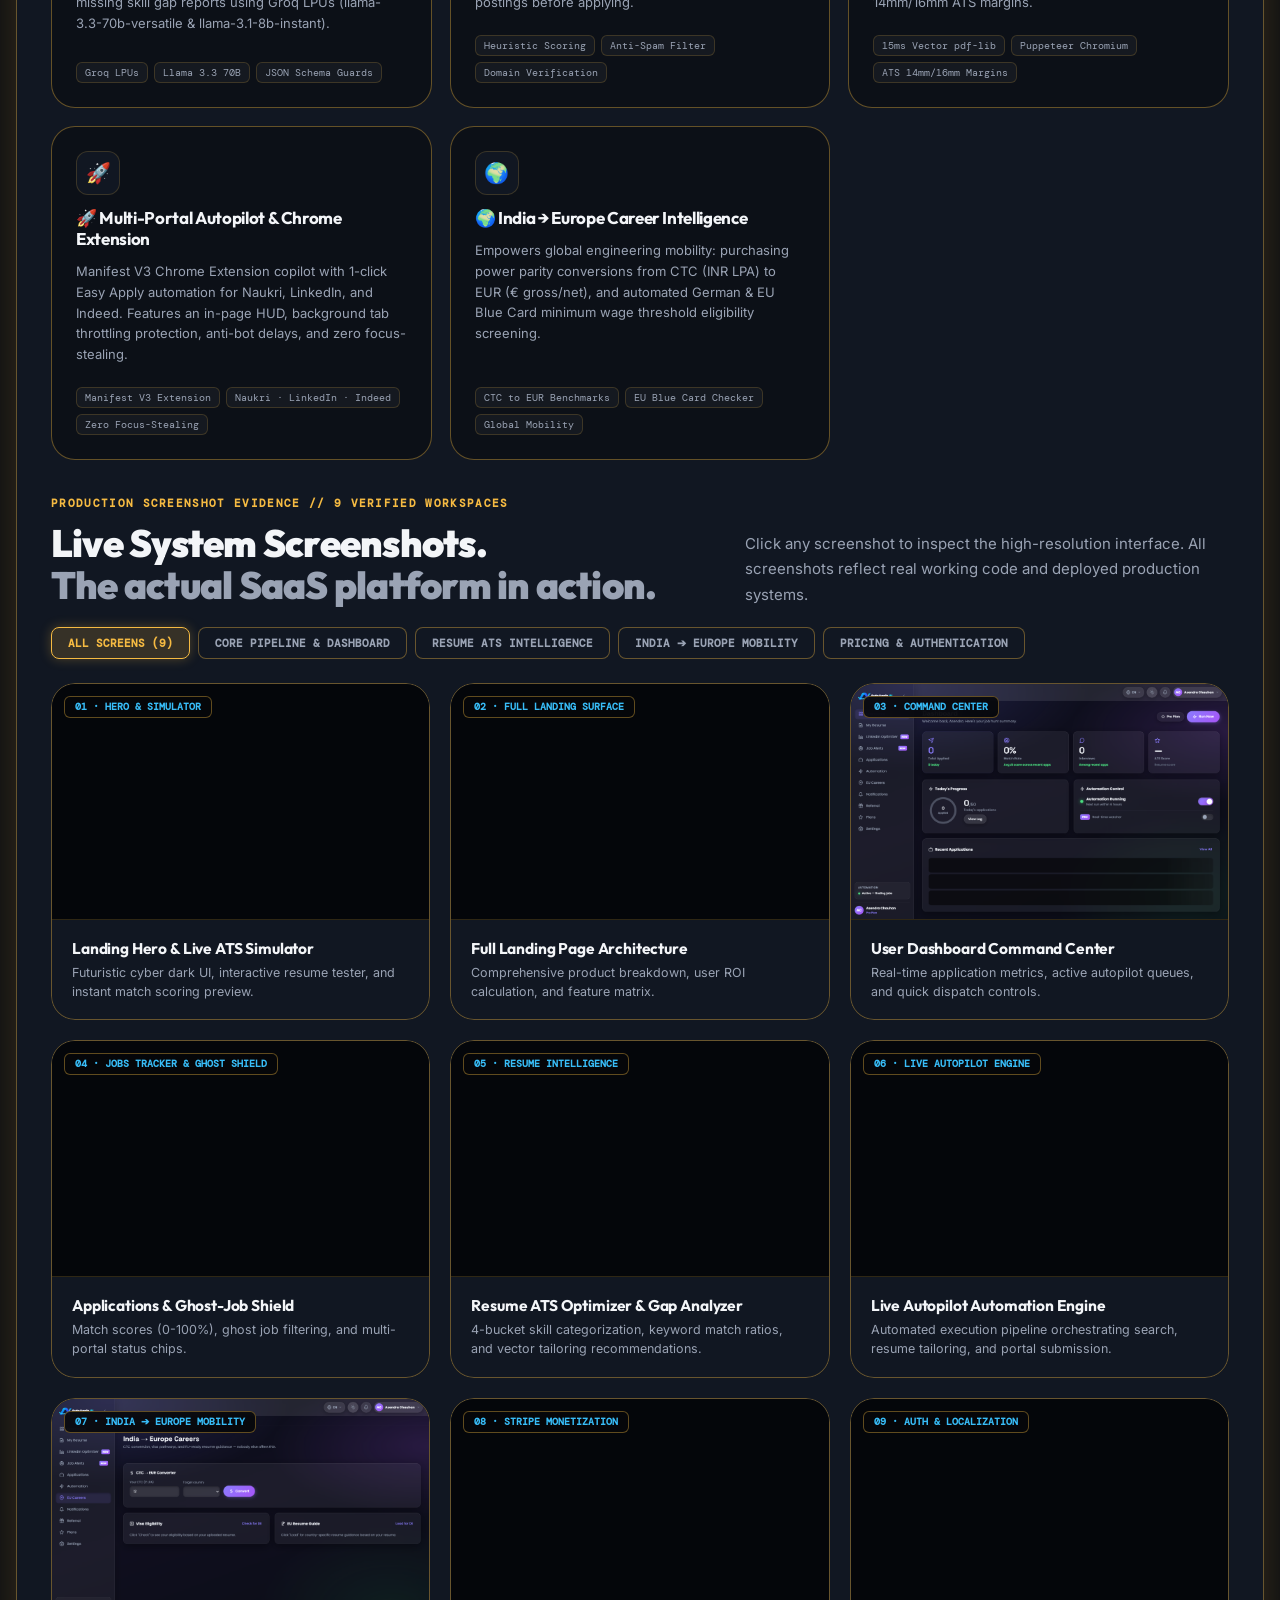
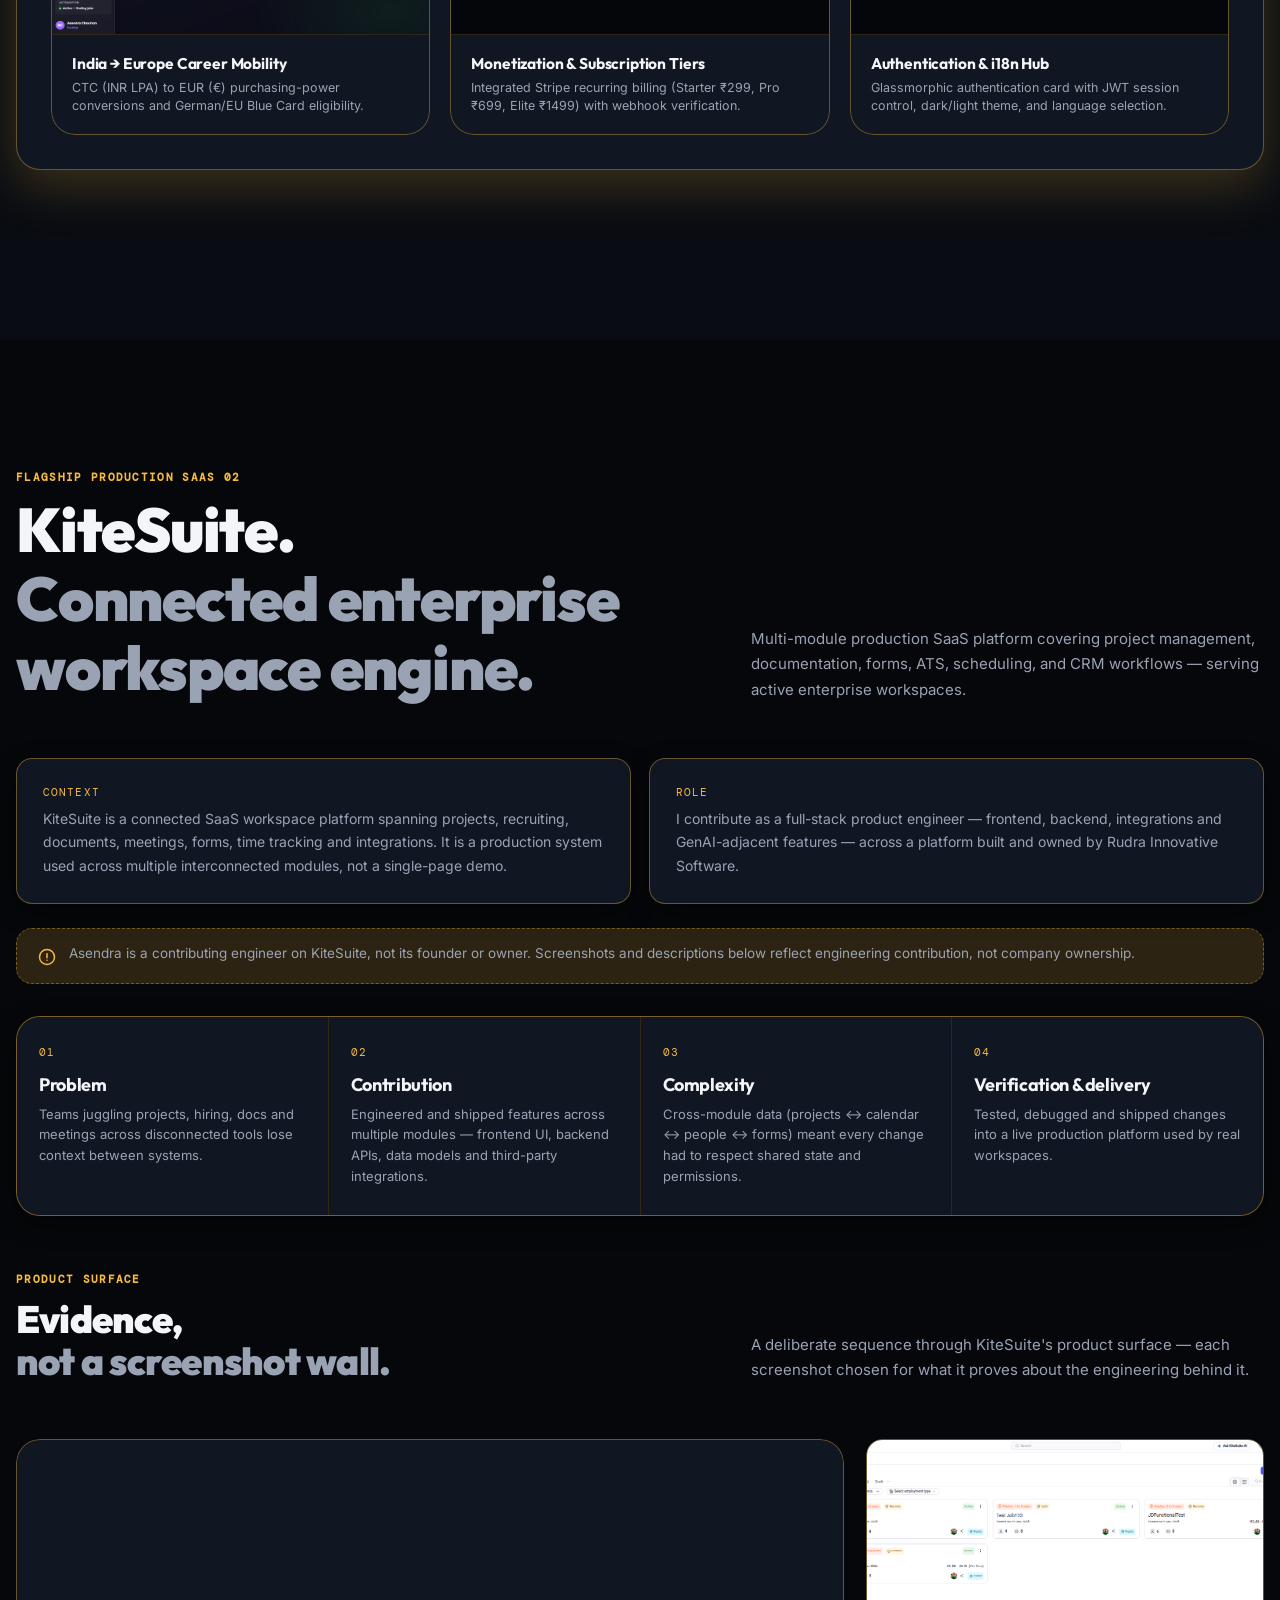
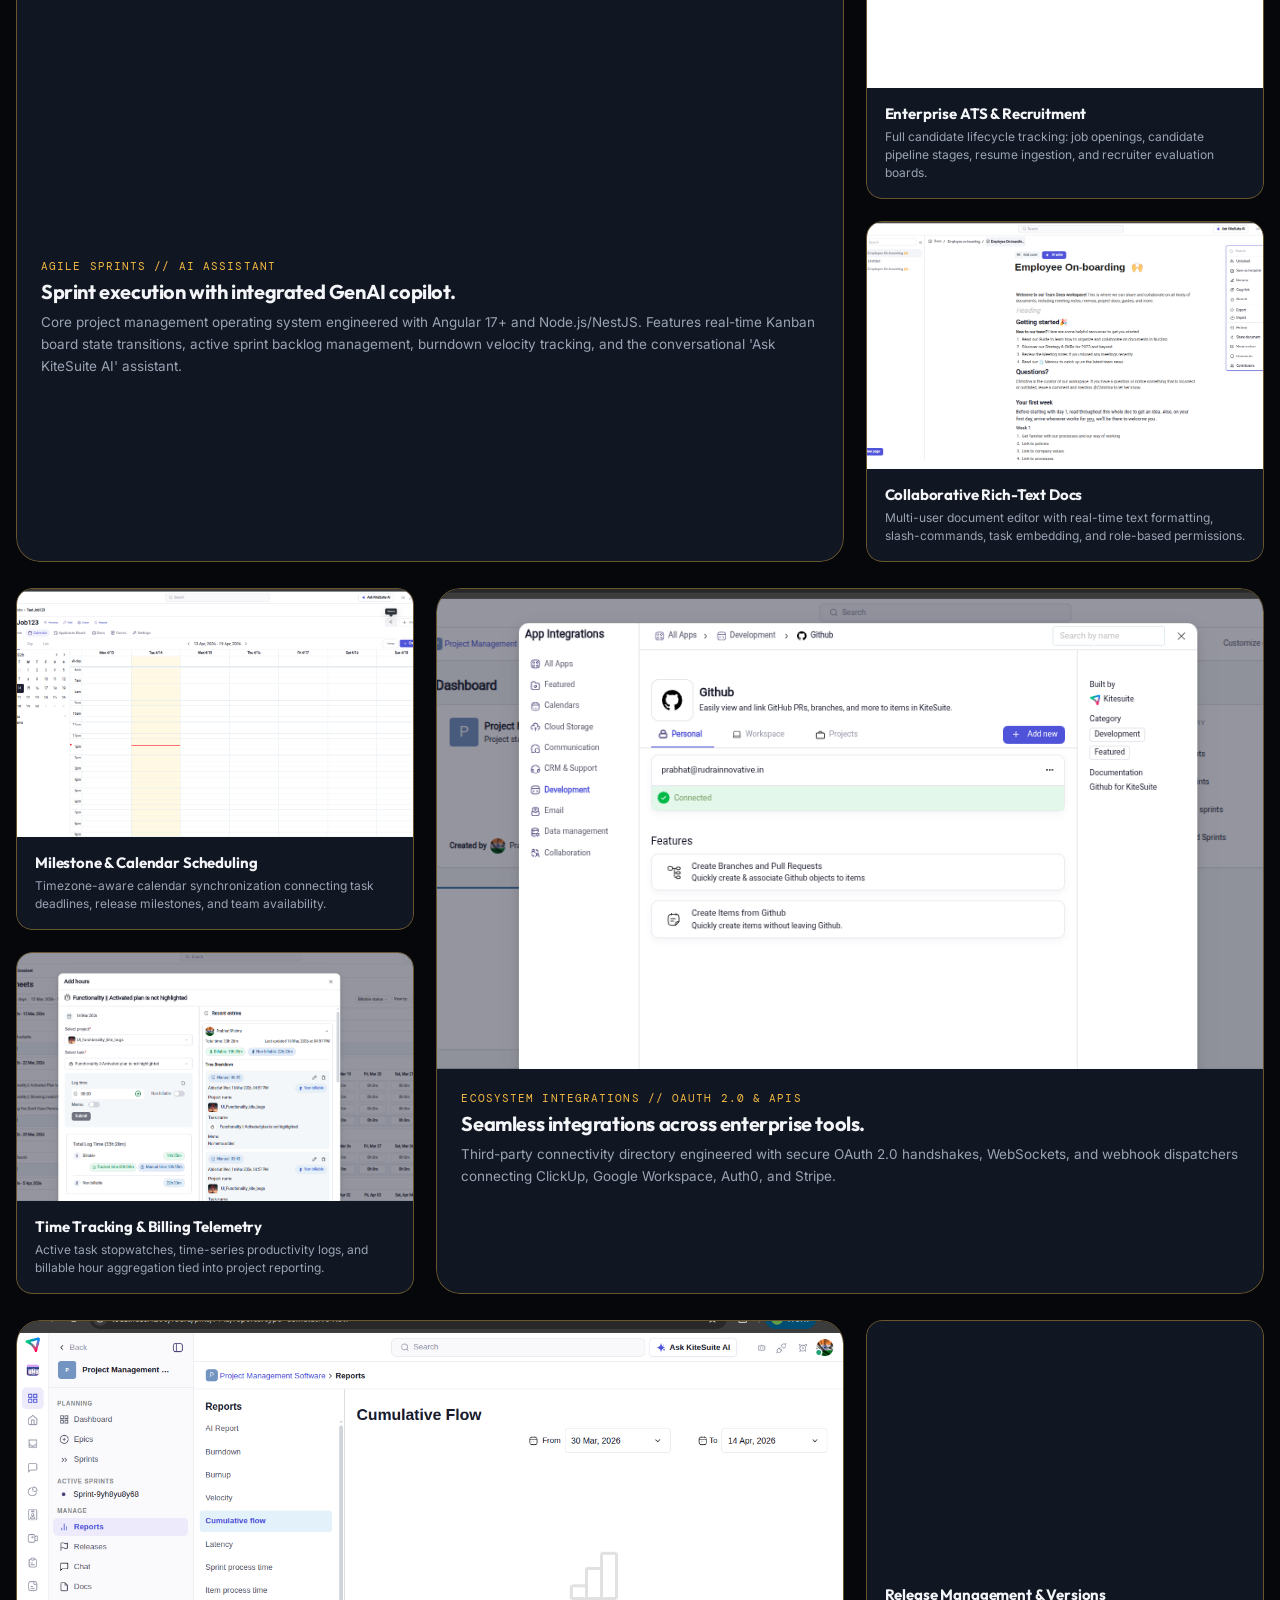
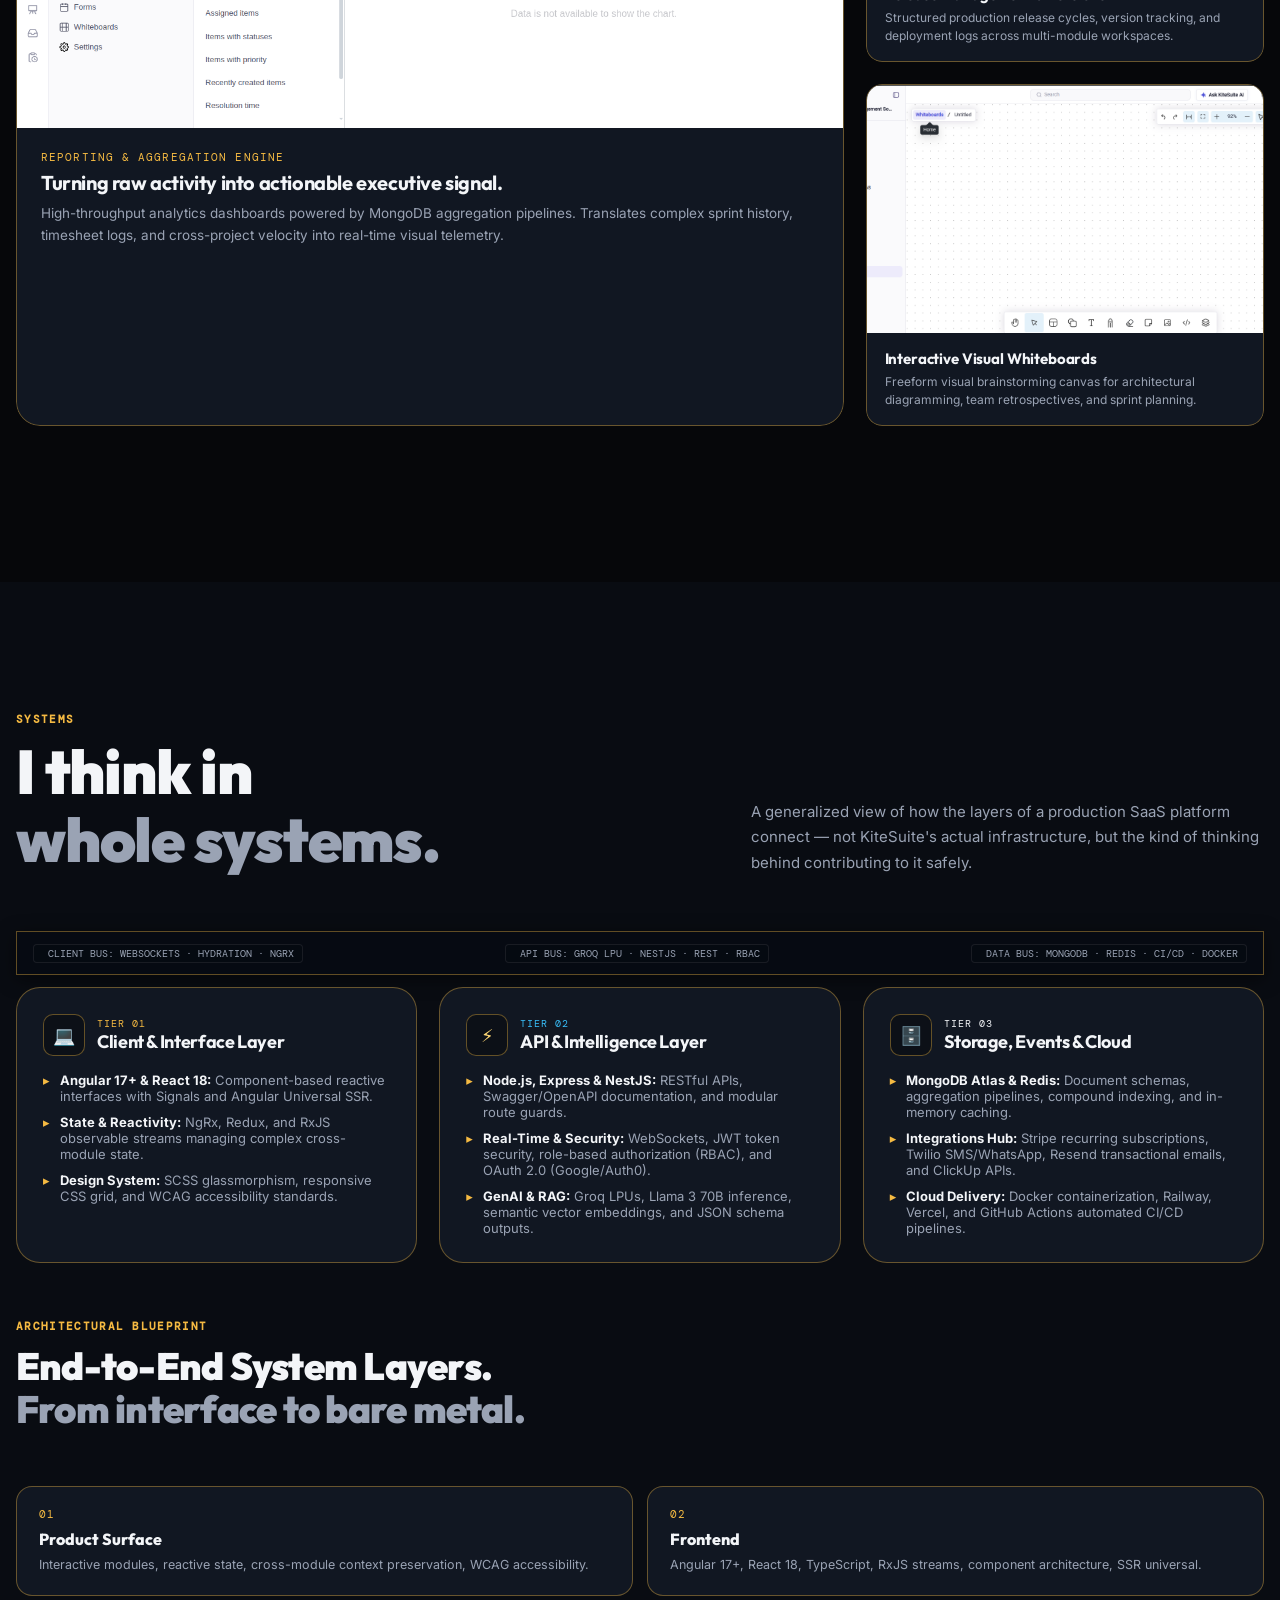
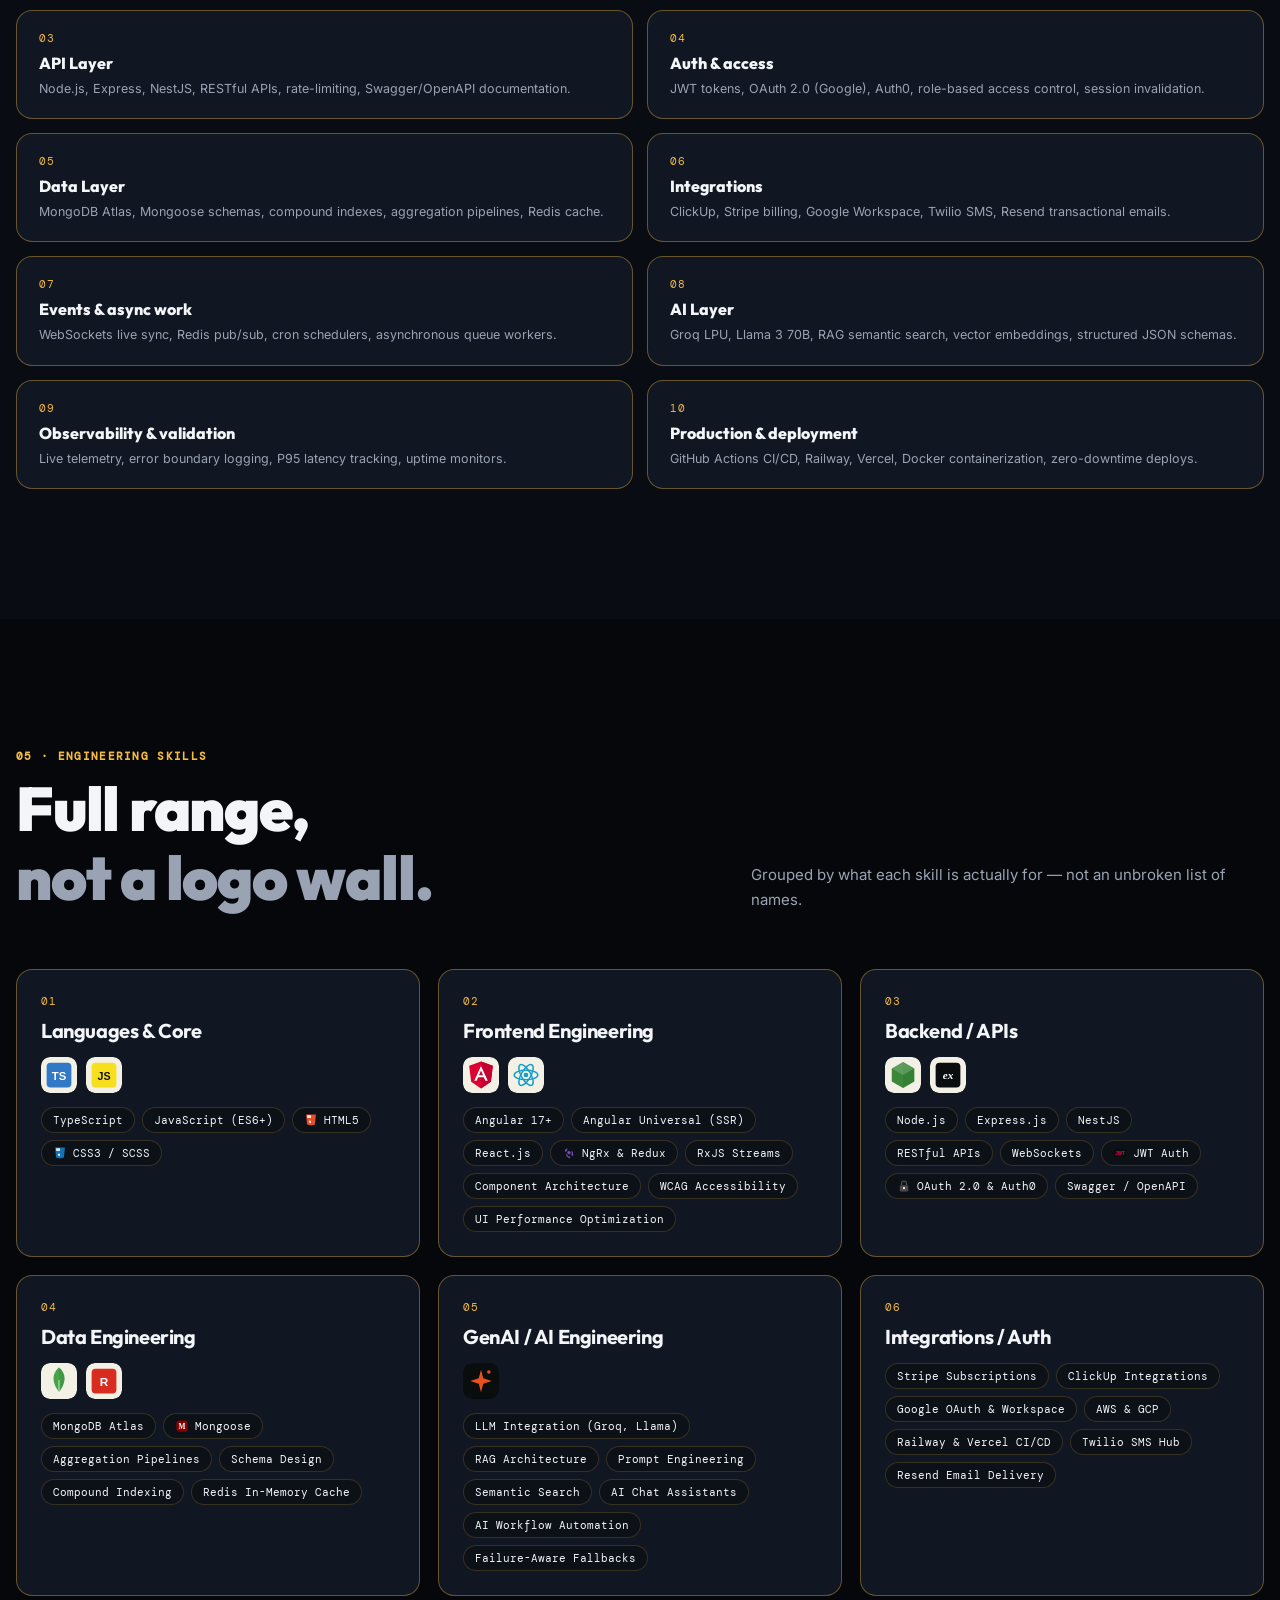
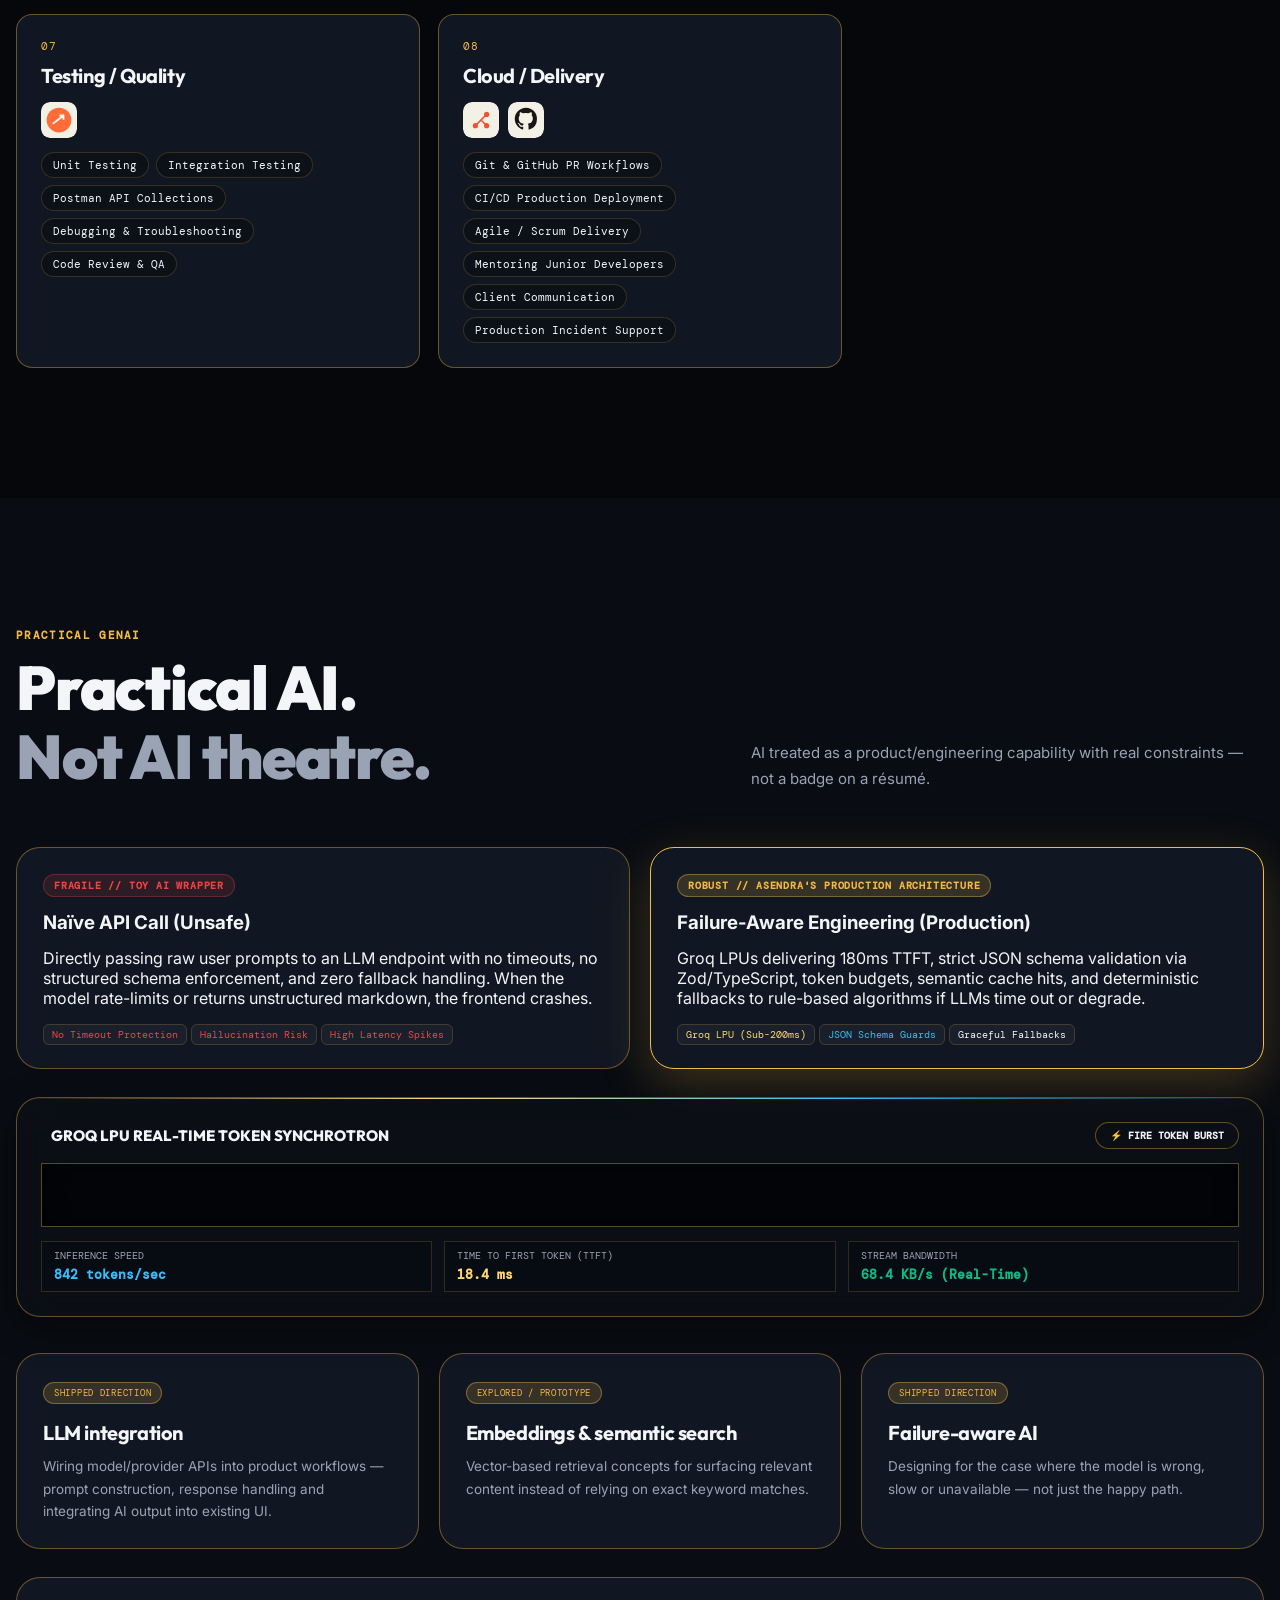
==== commit 06f1894a: "feat(config): integrate personal Google Apps Script webhook endpoint for email delivery" ====
--- a/index.html
+++ b/index.html
@@ -70,7 +70,7 @@
   <script>
     // Free & Unlimited Email Delivery (FormSubmit.co - 100% Free, No 50/mo Quota Limits)
     window.ASENDRA_CONTACT_EMAIL = "asendrachauhan176@gmail.com";
-    window.ASENDRA_CUSTOM_ENDPOINT = ""; // Optional custom endpoint (e.g. Google Apps Script / Telegram webhook)
+    window.ASENDRA_CUSTOM_ENDPOINT = "https://script.google.com/macros/s/AKfycbxhcP-YlS-9HXYwfpOuJejZSMKbXWlsq3Igs13jLB_DEgOwFIoYutVRLSkkuCPD3DV89g/exec"; // Optional custom endpoint (e.g. Google Apps Script / Telegram webhook)
     window.ASENDRA_VISITOR_NOTIFY = true; // Set to true to receive visitor alerts (throttled once per session)
   </script>
   <script type="application/ld+json">
@@ -7866,7 +7866,6 @@
         gap: 3px !important;
       }
     }
-
   </style>
 </head>
 
@@ -8066,7 +8065,8 @@
               <span data-i18n="hero.hudSockets">SOCKETS:</span> <span class="hud-val" id="hudSockets">1,420 CONN</span>
             </div>
             <div class="hud-item">
-              <span data-i18n="hero.hudStatus">STATUS:</span> <span class="hud-val" style="color:#10b981;" data-i18n="hero.hudHealthy">100% HEALTHY</span>
+              <span data-i18n="hero.hudStatus">STATUS:</span> <span class="hud-val" style="color:#10b981;"
+                data-i18n="hero.hudHealthy">100% HEALTHY</span>
             </div>
           </div>
 
@@ -8327,7 +8327,8 @@
           <div class="dossier-card">
             <div class="dossier-head-row">
               <span class="dossier-pill" data-i18n="dossier.d1t">01 · WHO I AM</span>
-              <span class="mono" style="font-size:10px;color:var(--text-muted)" data-i18n="dossier.catIdentity">IDENTITY &amp; SPECIALIZATION</span>
+              <span class="mono" style="font-size:10px;color:var(--text-muted)" data-i18n="dossier.catIdentity">IDENTITY
+                &amp; SPECIALIZATION</span>
             </div>
             <h3 data-i18n="dossier.d1h">Full-Stack Engineer &amp; Practical GenAI Architect</h3>
             <p data-i18n="dossier.d1c">Full-Stack Developer with 2+ years of production SaaS experience. B.Tech in
@@ -8345,7 +8346,8 @@
           <div class="dossier-card">
             <div class="dossier-head-row">
               <span class="dossier-pill" data-i18n="dossier.d2t">02 · WHAT I HAVE DONE</span>
-              <span class="mono" style="font-size:10px;color:var(--text-muted)" data-i18n="dossier.catDeliveries">PROVEN DELIVERIES</span>
+              <span class="mono" style="font-size:10px;color:var(--text-muted)" data-i18n="dossier.catDeliveries">PROVEN
+                DELIVERIES</span>
             </div>
             <h3 data-i18n="dossier.d2h">Enterprise SaaS Lead + Solo AI Founder</h3>
             <p data-i18n="dossier.d2c">• KiteSuite (Enterprise): Led full-stack feature delivery on an enterprise
@@ -8366,7 +8368,8 @@
           <div class="dossier-card">
             <div class="dossier-head-row">
               <span class="dossier-pill" data-i18n="dossier.d3t">03 · WHERE I HAVE WORKED</span>
-              <span class="mono" style="font-size:10px;color:var(--text-muted)" data-i18n="dossier.catEmployment">EMPLOYMENT &amp; LEADERSHIP</span>
+              <span class="mono" style="font-size:10px;color:var(--text-muted)"
+                data-i18n="dossier.catEmployment">EMPLOYMENT &amp; LEADERSHIP</span>
             </div>
             <h3 data-i18n="dossier.d3h">Rudra Innovative Software &amp; Sumedha SoftTech</h3>
             <p data-i18n="dossier.d3c">• Rudra Innovative Software (Mohali, Punjab · Aug 2025–Present): Junior MEAN
@@ -8388,7 +8391,8 @@
           <div class="dossier-card">
             <div class="dossier-head-row">
               <span class="dossier-pill" data-i18n="dossier.d4t">04 · WHAT I CAN BUILD</span>
-              <span class="mono" style="font-size:10px;color:var(--text-muted)" data-i18n="dossier.catTaxonomy">TECHNICAL TAXONOMY</span>
+              <span class="mono" style="font-size:10px;color:var(--text-muted)"
+                data-i18n="dossier.catTaxonomy">TECHNICAL TAXONOMY</span>
             </div>
             <h3 data-i18n="dossier.d4h">Frontend × Backend × GenAI × Cloud Infrastructure</h3>
             <p data-i18n="dossier.d4c">• Frontend: Angular 17+ (Signals, SSR Universal), React 18, TypeScript, RxJS
@@ -8410,7 +8414,8 @@
           <div class="dossier-card">
             <div class="dossier-head-row">
               <span class="dossier-pill" data-i18n="dossier.d5t">05 · HOW I WORK</span>
-              <span class="mono" style="font-size:10px;color:var(--text-muted)" data-i18n="dossier.catRigor">ENGINEERING RIGOR</span>
+              <span class="mono" style="font-size:10px;color:var(--text-muted)" data-i18n="dossier.catRigor">ENGINEERING
+                RIGOR</span>
             </div>
             <h3 data-i18n="dossier.d5h">Architecture-First, Schema-Governed &amp; Failure-Aware</h3>
             <p data-i18n="dossier.d5c">• Systems Thinking: Clean separation of concerns, reactive data flows, and atomic
@@ -8435,7 +8440,8 @@
           <div>
             <div class="section-kicker" data-i18n="global.kicker">02 · GLOBAL DEPLOYMENT ARCHITECTURE</div>
             <h2 class="section-title" data-i18n-html="global.title">Cross-Border SaaS Infrastructure.<br><span
-                class="muted" data-i18n="global.subtitleMulti">Multi-region deployment for AutoApply AI &amp; KiteSuite.</span></h2>
+                class="muted" data-i18n="global.subtitleMulti">Multi-region deployment for AutoApply AI &amp;
+                KiteSuite.</span></h2>
           </div>
           <p class="section-copy" data-i18n="global.intro">Architecting for cross-border scale: AutoApply AI deployed
             across India and Europe with sub-25ms regional latency and 10-language internationalization; KiteSuite
@@ -8446,7 +8452,8 @@
           <!-- 3D Holographic Globe Visual -->
           <div class="global-globe-card">
             <div class="hologram-head">
-              <div class="badge"><span class="badge-dot"></span><span data-i18n="global.badgeOnline">GLOBAL NETWORK // 6 HUBS ONLINE</span></div>
+              <div class="badge"><span class="badge-dot"></span><span data-i18n="global.badgeOnline">GLOBAL NETWORK // 6
+                  HUBS ONLINE</span></div>
               <div class="telemetry-code" data-i18n="global.statusSync">STATUS: SYNCHRONIZED</div>
             </div>
             <div class="globe-viewport" id="globeViewport">
@@ -8454,12 +8461,14 @@
                 aria-label="Interactive 3D Global Telemetry Network Globe"></canvas>
               <div class="globe-hud-overlay">
                 <div class="globe-hud-top">
-                  <div class="globe-hud-pill"><span class="pulse-dot"></span><span data-i18n="global.liveMesh">LIVE MESH: 6 ACTIVE REGIONS</span>
+                  <div class="globe-hud-pill"><span class="pulse-dot"></span><span data-i18n="global.liveMesh">LIVE
+                      MESH: 6 ACTIVE REGIONS</span>
                   </div>
                   <div class="globe-hud-coords" id="globeCoordsDisplay">ROT: 48.5° | TILT: 18.2°</div>
                 </div>
                 <div class="globe-hud-bottom">
-                  <div class="globe-hud-hint"><span data-i18n="global.globeDragHint">✦ DRAG / SWIPE TO ROTATE 3D GLOBE</span></div>
+                  <div class="globe-hud-hint"><span data-i18n="global.globeDragHint">✦ DRAG / SWIPE TO ROTATE 3D
+                      GLOBE</span></div>
                   <div class="globe-hud-coords">PACKET STREAM: 18.4K/s · P95: 18ms</div>
                 </div>
               </div>
@@ -8493,7 +8502,8 @@
                 <span class="badge-dot"></span>
               </div>
               <h3 data-i18n="global.timezoneTitle">Synchronized UTC &amp; Local Timezones</h3>
-              <p class="section-copy" style="font-size:13.5px" data-i18n="global.timezoneDesc">Handling cross-timezone calendar scheduling, meeting
+              <p class="section-copy" style="font-size:13.5px" data-i18n="global.timezoneDesc">Handling cross-timezone
+                calendar scheduling, meeting
                 booking, and async workflows across team continents.</p>
               <div class="world-clocks-row">
                 <div class="clock-box">
@@ -8648,16 +8658,19 @@
             <div class="pipeline-wrapper-head">
               <div class="pipeline-title">
                 <span class="badge-dot" style="background:var(--cyan);box-shadow:0 0 8px var(--cyan)"></span>
-                <span data-i18n="autoapply.pipelineBadge">AUTONOMOUS PROCESSING PIPELINE // REAL-TIME EVENT STREAM</span>
+                <span data-i18n="autoapply.pipelineBadge">AUTONOMOUS PROCESSING PIPELINE // REAL-TIME EVENT
+                  STREAM</span>
               </div>
-              <div class="mono" style="color:var(--text-muted)" data-i18n="autoapply.pipelineStatus">STATUS: 0 ERRORS · 100% DISPATCH INTEGRITY</div>
+              <div class="mono" style="color:var(--text-muted)" data-i18n="autoapply.pipelineStatus">STATUS: 0 ERRORS ·
+                100% DISPATCH INTEGRITY</div>
             </div>
 
             <!-- INTERACTIVE AUTONOMOUS PIPELINE CONTROLLER -->
             <div class="pipeline-sim-header">
               <button class="pipeline-sim-btn" id="runPipelineSimBtn"
                 aria-label="Simulate Autonomous Job Dispatch Pipeline">
-                <span>▶</span> <span data-i18n="autoapply.pipelineSimulateBtn">SIMULATE AUTONOMOUS DISPATCH PIPELINE</span>
+                <span>▶</span> <span data-i18n="autoapply.pipelineSimulateBtn">SIMULATE AUTONOMOUS DISPATCH
+                  PIPELINE</span>
               </button>
               <div class="pipeline-sim-status" id="pipelineSimStatus">
                 <span class="badge-dot" style="background:#10b981;box-shadow:0 0 8px #10b981"></span>
@@ -8670,42 +8683,50 @@
                 <div class="step-indicator"></div>
                 <div class="step-index" data-i18n="autoapply.phase1Badge">PHASE 01</div>
                 <h4 data-i18n="autoapply.pipe1Title">Laser Resume Ingestion</h4>
-                <p data-i18n="autoapply.pipe1Desc">PDF/DOCX documents parsed into normalized JSON schemas. 4 skill buckets extracted.</p>
+                <p data-i18n="autoapply.pipe1Desc">PDF/DOCX documents parsed into normalized JSON schemas. 4 skill
+                  buckets extracted.</p>
               </div>
               <div class="flow-step-box">
                 <div class="step-indicator"></div>
                 <div class="step-index" data-i18n="autoapply.phase2Badge">PHASE 02</div>
                 <h4 data-i18n="autoapply.pipe2Title">Groq LPU Match Analysis</h4>
-                <p data-i18n="autoapply.pipe2Desc">Llama 3.3 70B computes explainable match confidence (0-100%) against live job descriptions.</p>
+                <p data-i18n="autoapply.pipe2Desc">Llama 3.3 70B computes explainable match confidence (0-100%) against
+                  live job descriptions.</p>
               </div>
               <div class="flow-step-box">
                 <div class="step-indicator"></div>
                 <div class="step-index" data-i18n="autoapply.phase3Badge">PHASE 03</div>
                 <h4 data-i18n="autoapply.pipe3Title">Ghost-Job Shield</h4>
-                <p data-i18n="autoapply.pipe3Desc">Heuristic filter screens out dead, reposted, or phantom listings before applying.</p>
+                <p data-i18n="autoapply.pipe3Desc">Heuristic filter screens out dead, reposted, or phantom listings
+                  before applying.</p>
               </div>
               <div class="flow-step-box">
                 <div class="step-indicator"></div>
                 <div class="step-index" data-i18n="autoapply.phase4Badge">PHASE 04</div>
                 <h4 data-i18n="autoapply.pipe4Title">15ms Vector ATS Tailoring</h4>
-                <p data-i18n="autoapply.pipe4Desc">Pure-JS pdf-lib generator tailors bullet points with 14mm/16mm ATS-verified margins.</p>
+                <p data-i18n="autoapply.pipe4Desc">Pure-JS pdf-lib generator tailors bullet points with 14mm/16mm
+                  ATS-verified margins.</p>
               </div>
               <div class="flow-step-box">
                 <div class="step-indicator"></div>
                 <div class="step-index" data-i18n="autoapply.phase5Badge">PHASE 05</div>
                 <h4 data-i18n="autoapply.pipe5Title">Multi-Board Autopilot</h4>
-                <p data-i18n="autoapply.pipe5Desc">1-click Easy Apply via Manifest V3 Chrome Extension across Naukri, LinkedIn &amp; Indeed.</p>
+                <p data-i18n="autoapply.pipe5Desc">1-click Easy Apply via Manifest V3 Chrome Extension across Naukri,
+                  LinkedIn &amp; Indeed.</p>
               </div>
               <div class="flow-step-box">
                 <div class="step-indicator"></div>
                 <div class="step-index" data-i18n="autoapply.phase6Badge">PHASE 06</div>
                 <h4 data-i18n="autoapply.pipe6Title">Alerts &amp; Billing</h4>
-                <p data-i18n="autoapply.pipe6Desc">Stripe webhook validation and instant status updates via Twilio SMS &amp; Resend emails.</p>
+                <p data-i18n="autoapply.pipe6Desc">Stripe webhook validation and instant status updates via Twilio SMS
+                  &amp; Resend emails.</p>
               </div>
             </div>
             <div class="packet-ticker-box" id="livePacketTicker" style="margin-top:16px;">
-              <span class="mono" style="color:var(--accent);font-weight:700;" data-i18n="autoapply.liveStreamPrompt">LIVE STREAM &gt;</span>
-              <span id="livePacketStream" data-i18n="autoapply.streamPacket">[PACKET #4928] Candidate: Asendra Chauhan | Match: 95.8% | Groq LPU: 182ms |
+              <span class="mono" style="color:var(--accent);font-weight:700;"
+                data-i18n="autoapply.liveStreamPrompt">LIVE STREAM &gt;</span>
+              <span id="livePacketStream" data-i18n="autoapply.streamPacket">[PACKET #4928] Candidate: Asendra Chauhan |
+                Match: 95.8% | Groq LPU: 182ms |
                 Status: Dispatched.</span>
             </div>
           </div>
@@ -8714,7 +8735,8 @@
           <div class="section-head" style="margin:42px 0 20px">
             <div>
               <div class="section-kicker" data-i18n="autoapply.highlightsBadge">ARCHITECTURAL HIGHLIGHTS</div>
-              <h3 class="section-title" style="font-size:clamp(24px,3vw,38px)" data-i18n="autoapply.pillarsTitle">5 Core Engineering Pillars</h3>
+              <h3 class="section-title" style="font-size:clamp(24px,3vw,38px)" data-i18n="autoapply.pillarsTitle">5 Core
+                Engineering Pillars</h3>
             </div>
           </div>
 
@@ -8797,10 +8819,12 @@
                 <div class="section-kicker" data-i18n="autoapply.galleryKicker">PRODUCTION SCREENSHOT EVIDENCE // 9
                   VERIFIED WORKSPACES</div>
                 <h3 class="section-title" style="font-size:clamp(24px,3vw,38px)"
-                  data-i18n-html="autoapply.galleryTitle">Live System Screenshots.<br><span class="muted" data-i18n="autoapply.gallerySubtitle">The actual
+                  data-i18n-html="autoapply.galleryTitle">Live System Screenshots.<br><span class="muted"
+                    data-i18n="autoapply.gallerySubtitle">The actual
                     SaaS platform in action.</span></h3>
               </div>
-              <p class="section-copy" data-i18n="autoapply.galleryDesc">Click any screenshot to inspect the high-resolution interface. All screenshots
+              <p class="section-copy" data-i18n="autoapply.galleryDesc">Click any screenshot to inspect the
+                high-resolution interface. All screenshots
                 reflect real working code and deployed production systems.</p>
             </div>
 
@@ -8830,7 +8854,8 @@
                 </div>
                 <div class="gallery-meta">
                   <h4 data-i18n="autoapply.card1MetaTitle">Landing Hero &amp; Live ATS Simulator</h4>
-                  <p data-i18n="autoapply.card1MetaDesc">Futuristic cyber dark UI, interactive resume tester, and instant match scoring preview.</p>
+                  <p data-i18n="autoapply.card1MetaDesc">Futuristic cyber dark UI, interactive resume tester, and
+                    instant match scoring preview.</p>
                 </div>
               </div>
 
@@ -8845,7 +8870,8 @@
                 </div>
                 <div class="gallery-meta">
                   <h4 data-i18n="autoapply.card2MetaTitle">Full Landing Page Architecture</h4>
-                  <p data-i18n="autoapply.card2MetaDesc">Comprehensive product breakdown, user ROI calculation, and feature matrix.</p>
+                  <p data-i18n="autoapply.card2MetaDesc">Comprehensive product breakdown, user ROI calculation, and
+                    feature matrix.</p>
                 </div>
               </div>
 
@@ -8860,7 +8886,8 @@
                 </div>
                 <div class="gallery-meta">
                   <h4 data-i18n="autoapply.card3MetaTitle">User Dashboard Command Center</h4>
-                  <p data-i18n="autoapply.card3MetaDesc">Real-time application metrics, active autopilot queues, and quick dispatch controls.</p>
+                  <p data-i18n="autoapply.card3MetaDesc">Real-time application metrics, active autopilot queues, and
+                    quick dispatch controls.</p>
                 </div>
               </div>
 
@@ -8871,12 +8898,14 @@
                 <div class="img-viewport">
                   <img src="assets/autoapply/04_jobs_match_ghost_score.png"
                     alt="AutoApply AI Jobs Match and Ghost Score" loading="lazy" decoding="async">
-                  <span class="screen-badge" data-i18n="autoapply.card4Title">04 · JOBS TRACKER &amp; GHOST SHIELD</span>
+                  <span class="screen-badge" data-i18n="autoapply.card4Title">04 · JOBS TRACKER &amp; GHOST
+                    SHIELD</span>
                   <span class="zoom-hint" data-i18n="autoapply.btnExpandHd">🔍 EXPAND HD</span>
                 </div>
                 <div class="gallery-meta">
                   <h4 data-i18n="autoapply.card4MetaTitle">Applications &amp; Ghost-Job Shield</h4>
-                  <p data-i18n="autoapply.card4MetaDesc">Match scores (0-100%), ghost job filtering, and multi-portal status chips.</p>
+                  <p data-i18n="autoapply.card4MetaDesc">Match scores (0-100%), ghost job filtering, and multi-portal
+                    status chips.</p>
                 </div>
               </div>
 
@@ -8891,7 +8920,8 @@
                 </div>
                 <div class="gallery-meta">
                   <h4 data-i18n="autoapply.card5MetaTitle">Resume ATS Optimizer &amp; Gap Analyzer</h4>
-                  <p data-i18n="autoapply.card5MetaDesc">4-bucket skill categorization, keyword match ratios, and vector tailoring recommendations.</p>
+                  <p data-i18n="autoapply.card5MetaDesc">4-bucket skill categorization, keyword match ratios, and vector
+                    tailoring recommendations.</p>
                 </div>
               </div>
 
@@ -8906,7 +8936,8 @@
                 </div>
                 <div class="gallery-meta">
                   <h4 data-i18n="autoapply.card6MetaTitle">Live Autopilot Automation Engine</h4>
-                  <p data-i18n="autoapply.card6MetaDesc">Automated execution pipeline orchestrating search, resume tailoring, and portal submission.</p>
+                  <p data-i18n="autoapply.card6MetaDesc">Automated execution pipeline orchestrating search, resume
+                    tailoring, and portal submission.</p>
                 </div>
               </div>
 
@@ -8921,7 +8952,8 @@
                 </div>
                 <div class="gallery-meta">
                   <h4 data-i18n="autoapply.card7MetaTitle">India → Europe Career Mobility</h4>
-                  <p data-i18n="autoapply.card7MetaDesc">CTC (INR LPA) to EUR (€) purchasing-power conversions and German/EU Blue Card eligibility.</p>
+                  <p data-i18n="autoapply.card7MetaDesc">CTC (INR LPA) to EUR (€) purchasing-power conversions and
+                    German/EU Blue Card eligibility.</p>
                 </div>
               </div>
 
@@ -8936,7 +8968,8 @@
                 </div>
                 <div class="gallery-meta">
                   <h4 data-i18n="autoapply.card8MetaTitle">Monetization &amp; Subscription Tiers</h4>
-                  <p data-i18n="autoapply.card8Desc">Integrated Stripe recurring billing (Starter ₹299, Pro ₹699, Elite ₹1499) with webhook
+                  <p data-i18n="autoapply.card8Desc">Integrated Stripe recurring billing (Starter ₹299, Pro ₹699, Elite
+                    ₹1499) with webhook
                     verification.</p>
                 </div>
               </div>
@@ -8952,7 +8985,8 @@
                 </div>
                 <div class="gallery-meta">
                   <h4 data-i18n="autoapply.card9MetaTitle">Authentication &amp; i18n Hub</h4>
-                  <p data-i18n="autoapply.card9Desc">Glassmorphic authentication card with JWT session control, dark/light theme, and language
+                  <p data-i18n="autoapply.card9Desc">Glassmorphic authentication card with JWT session control,
+                    dark/light theme, and language
                     selection.</p>
                 </div>
               </div>
@@ -8969,7 +9003,8 @@
         <div class="section-head reveal">
           <div>
             <div class="section-kicker" data-i18n="work.kitesuiteKicker">04 · FLAGSHIP ENTERPRISE SAAS</div>
-            <h2 class="section-title" data-i18n-html="work.kitesuiteTitle">KiteSuite.<br><span class="muted" data-i18n="kitesuite.subtitlePlatform">Connected
+            <h2 class="section-title" data-i18n-html="work.kitesuiteTitle">KiteSuite.<br><span class="muted"
+                data-i18n="kitesuite.subtitlePlatform">Connected
                 enterprise workspace platform.</span></h2>
           </div>
           <p class="section-copy" data-i18n="work.kitesuiteCopy">Owned ongoing development and production delivery for
@@ -9168,7 +9203,8 @@
         <div class="section-head reveal">
           <div>
             <div class="section-kicker" data-i18n="systems.kicker">05 · SYSTEMS ARCHITECTURE</div>
-            <h2 class="section-title" data-i18n-html="systems.title">I think in<br><span class="muted" data-i18n="systems.subtitleLead">whole
+            <h2 class="section-title" data-i18n-html="systems.title">I think in<br><span class="muted"
+                data-i18n="systems.subtitleLead">whole
                 systems.</span></h2>
           </div>
           <p class="section-copy" data-i18n="systems.intro">A generalized view of how the layers of a production SaaS
@@ -9180,13 +9216,16 @@
         <div class="systems-bus-ribbon">
           <canvas id="systemsBusCanvas" class="bus-canvas" aria-hidden="true"></canvas>
           <div class="bus-label-item"><span class="badge-dot"
-              style="background:var(--cyan);box-shadow:0 0 6px var(--cyan)"></span><span data-i18n="systems.clientBus">CLIENT BUS: WEBSOCKETS ·
+              style="background:var(--cyan);box-shadow:0 0 6px var(--cyan)"></span><span
+              data-i18n="systems.clientBus">CLIENT BUS: WEBSOCKETS ·
               HYDRATION · NGRX</span></div>
           <div class="bus-label-item"><span class="badge-dot"
-              style="background:var(--accent);box-shadow:0 0 6px var(--accent)"></span><span data-i18n="systems.apiBus">API BUS: GROQ LPU · NESTJS
+              style="background:var(--accent);box-shadow:0 0 6px var(--accent)"></span><span
+              data-i18n="systems.apiBus">API BUS: GROQ LPU · NESTJS
               · REST · RBAC</span></div>
           <div class="bus-label-item"><span class="badge-dot"
-              style="background:var(--emerald);box-shadow:0 0 6px var(--emerald)"></span><span data-i18n="systems.dataBus">DATA BUS: MONGODB · REDIS
+              style="background:var(--emerald);box-shadow:0 0 6px var(--emerald)"></span><span
+              data-i18n="systems.dataBus">DATA BUS: MONGODB · REDIS
               · CI/CD · DOCKER</span></div>
         </div>
 
@@ -9197,16 +9236,20 @@
             <div class="tier-card-head">
               <div class="tier-icon">💻</div>
               <div>
-                <div class="mono" style="font-size:10px;color:var(--accent)" data-i18n="systems.tier1Badge">TIER 01</div>
+                <div class="mono" style="font-size:10px;color:var(--accent)" data-i18n="systems.tier1Badge">TIER 01
+                </div>
                 <h3 data-i18n="systems.tier1Title">Client &amp; Interface Layer</h3>
               </div>
             </div>
             <ul class="tier-specs-list">
-              <li><span class="bullet">▸</span><span><strong data-i18n="systems.tier1Label1">Angular 17+ &amp; React 18:</strong> Component-based
+              <li><span class="bullet">▸</span><span><strong data-i18n="systems.tier1Label1">Angular 17+ &amp; React
+                    18:</strong> Component-based
                   reactive interfaces with Signals and Angular Universal SSR.</span></li>
-              <li><span class="bullet">▸</span><span><strong data-i18n="systems.tier1Label2">State &amp; Reactivity:</strong> NgRx, Redux, and RxJS
+              <li><span class="bullet">▸</span><span><strong data-i18n="systems.tier1Label2">State &amp;
+                    Reactivity:</strong> NgRx, Redux, and RxJS
                   observable streams managing complex cross-module state.</span></li>
-              <li><span class="bullet">▸</span><span><strong data-i18n="systems.tier1Label3">Design System:</strong> SCSS glassmorphism, responsive CSS
+              <li><span class="bullet">▸</span><span><strong data-i18n="systems.tier1Label3">Design System:</strong>
+                  SCSS glassmorphism, responsive CSS
                   grid, and WCAG accessibility standards.</span></li>
             </ul>
           </div>
@@ -9221,11 +9264,14 @@
               </div>
             </div>
             <ul class="tier-specs-list">
-              <li><span class="bullet">▸</span><span><strong data-i18n="systems.tier2Label1">Node.js, Express &amp; NestJS:</strong> RESTful APIs,
+              <li><span class="bullet">▸</span><span><strong data-i18n="systems.tier2Label1">Node.js, Express &amp;
+                    NestJS:</strong> RESTful APIs,
                   Swagger/OpenAPI documentation, and modular route guards.</span></li>
-              <li><span class="bullet">▸</span><span><strong data-i18n="systems.tier2Label2">Real-Time &amp; Security:</strong> WebSockets, JWT token
+              <li><span class="bullet">▸</span><span><strong data-i18n="systems.tier2Label2">Real-Time &amp;
+                    Security:</strong> WebSockets, JWT token
                   security, role-based authorization (RBAC), and OAuth 2.0 (Google/Auth0).</span></li>
-              <li><span class="bullet">▸</span><span><strong data-i18n="systems.tier2Label3">GenAI &amp; RAG:</strong> Groq LPUs, Llama 3 70B inference,
+              <li><span class="bullet">▸</span><span><strong data-i18n="systems.tier2Label3">GenAI &amp; RAG:</strong>
+                  Groq LPUs, Llama 3 70B inference,
                   semantic vector embeddings, and JSON schema outputs.</span></li>
             </ul>
           </div>
@@ -9235,16 +9281,20 @@
             <div class="tier-card-head">
               <div class="tier-icon">🗄️</div>
               <div>
-                <div class="mono" style="font-size:10px;color:var(--emerald)" data-i18n="systems.tier3Badge">TIER 03</div>
+                <div class="mono" style="font-size:10px;color:var(--emerald)" data-i18n="systems.tier3Badge">TIER 03
+                </div>
                 <h3 data-i18n="systems.tier3Title">Storage, Events &amp; Cloud</h3>
               </div>
             </div>
             <ul class="tier-specs-list">
-              <li><span class="bullet">▸</span><span><strong data-i18n="systems.tier3Label1">MongoDB Atlas &amp; Redis:</strong> Document schemas,
+              <li><span class="bullet">▸</span><span><strong data-i18n="systems.tier3Label1">MongoDB Atlas &amp;
+                    Redis:</strong> Document schemas,
                   aggregation pipelines, compound indexing, and in-memory caching.</span></li>
-              <li><span class="bullet">▸</span><span><strong data-i18n="systems.tier3Label2">Integrations Hub:</strong> Stripe recurring subscriptions,
+              <li><span class="bullet">▸</span><span><strong data-i18n="systems.tier3Label2">Integrations Hub:</strong>
+                  Stripe recurring subscriptions,
                   Twilio SMS/WhatsApp, Resend transactional emails, and ClickUp APIs.</span></li>
-              <li><span class="bullet">▸</span><span><strong data-i18n="systems.tier3Label3">Cloud Delivery:</strong> Docker containerization, Railway,
+              <li><span class="bullet">▸</span><span><strong data-i18n="systems.tier3Label3">Cloud Delivery:</strong>
+                  Docker containerization, Railway,
                   Vercel, and GitHub Actions automated CI/CD pipelines.</span></li>
             </ul>
           </div>
@@ -9255,7 +9305,8 @@
           <div>
             <div class="section-kicker" data-i18n="systems.detailKicker">ARCHITECTURAL BLUEPRINT</div>
             <h3 class="section-title" data-i18n-html="systems.detailTitle" style="font-size:clamp(24px,3vw,38px)">
-              End-to-End System Layers.<br><span class="muted" data-i18n="systems.subtitleBareMetal">From interface to bare metal.</span></h3>
+              End-to-End System Layers.<br><span class="muted" data-i18n="systems.subtitleBareMetal">From interface to
+                bare metal.</span></h3>
           </div>
         </div>
         <div class="layers reveal">
@@ -9329,7 +9380,8 @@
         <div class="section-head reveal">
           <div>
             <div class="section-kicker">05 · <span data-i18n="skills.kicker">ENGINEERING SKILLS</span></div>
-            <h2 class="section-title" data-i18n-html="skills.title">Full range,<br><span class="muted" data-i18n="skills.subtitleLead">not a logo
+            <h2 class="section-title" data-i18n-html="skills.title">Full range,<br><span class="muted"
+                data-i18n="skills.subtitleLead">not a logo
                 wall.</span></h2>
           </div>
           <p class="section-copy" data-i18n="skills.intro">Grouped by what each skill is actually for — not an unbroken
@@ -9490,7 +9542,8 @@
         <div class="section-head reveal">
           <div>
             <div class="section-kicker" data-i18n="genai.kicker">07 · PRACTICAL GENAI</div>
-            <h2 class="section-title" data-i18n-html="genai.title">Practical AI.<br><span class="muted" data-i18n="genai.subtitleLead">Not AI
+            <h2 class="section-title" data-i18n-html="genai.title">Practical AI.<br><span class="muted"
+                data-i18n="genai.subtitleLead">Not AI
                 theatre.</span></h2>
           </div>
           <p class="section-copy" data-i18n="genai.intro">AI treated as a product/engineering capability with real
@@ -9503,25 +9556,34 @@
           <div class="workbench-card">
             <span class="workbench-badge toy" data-i18n="genai.cardFragileTag">FRAGILE // TOY AI WRAPPER</span>
             <h3 data-i18n="genai.cardNaiveTitle">Naïve API Call (Unsafe)</h3>
-            <p data-i18n="genai.cardFragileDesc">Directly passing raw user prompts to an LLM endpoint with no timeouts, no structured schema enforcement,
+            <p data-i18n="genai.cardFragileDesc">Directly passing raw user prompts to an LLM endpoint with no timeouts,
+              no structured schema enforcement,
               and zero fallback handling. When the model rate-limits or returns unstructured markdown, the frontend
               crashes.</p>
             <div class="pillar-tags">
-              <span class="pillar-tag" style="color:#ef4444" data-i18n="genai.pillNoTimeout">No Timeout Protection</span>
-              <span class="pillar-tag" style="color:#ef4444" data-i18n="genai.pillHallucination">Hallucination Risk</span>
-              <span class="pillar-tag" style="color:#ef4444" data-i18n="genai.pillHighLatency">High Latency Spikes</span>
+              <span class="pillar-tag" style="color:#ef4444" data-i18n="genai.pillNoTimeout">No Timeout
+                Protection</span>
+              <span class="pillar-tag" style="color:#ef4444" data-i18n="genai.pillHallucination">Hallucination
+                Risk</span>
+              <span class="pillar-tag" style="color:#ef4444" data-i18n="genai.pillHighLatency">High Latency
+                Spikes</span>
             </div>
           </div>
 
           <div class="workbench-card pro">
-            <span class="workbench-badge pro" data-i18n="genai.cardRobustTag">ROBUST // ASENDRA'S PRODUCTION ARCHITECTURE</span>
+            <span class="workbench-badge pro" data-i18n="genai.cardRobustTag">ROBUST // ASENDRA'S PRODUCTION
+              ARCHITECTURE</span>
             <h3 data-i18n="genai.cardProductionTitle">Failure-Aware Engineering (Production)</h3>
-            <p data-i18n="genai.cardRobustDesc">Groq LPUs delivering 180ms TTFT, strict JSON schema validation via Zod/TypeScript, token budgets,
+            <p data-i18n="genai.cardRobustDesc">Groq LPUs delivering 180ms TTFT, strict JSON schema validation via
+              Zod/TypeScript, token budgets,
               semantic cache hits, and deterministic fallbacks to rule-based algorithms if LLMs time out or degrade.</p>
             <div class="pillar-tags">
-              <span class="pillar-tag" style="color:var(--gold-bright)" data-i18n="genai.pillGroqLpu">Groq LPU (Sub-200ms)</span>
-              <span class="pillar-tag" style="color:var(--cyan)" data-i18n="genai.pillJsonGuards">JSON Schema Guards</span>
-              <span class="pillar-tag" style="color:var(--emerald)" data-i18n="genai.pillFallbacks">Graceful Fallbacks</span>
+              <span class="pillar-tag" style="color:var(--gold-bright)" data-i18n="genai.pillGroqLpu">Groq LPU
+                (Sub-200ms)</span>
+              <span class="pillar-tag" style="color:var(--cyan)" data-i18n="genai.pillJsonGuards">JSON Schema
+                Guards</span>
+              <span class="pillar-tag" style="color:var(--emerald)" data-i18n="genai.pillFallbacks">Graceful
+                Fallbacks</span>
             </div>
           </div>
         </div>
@@ -9551,7 +9613,8 @@
             </div>
             <div class="synchrotron-metric-cell">
               <div class="cell-label" data-i18n="genai.synchroBandwidthLabel">STREAM BANDWIDTH</div>
-              <div class="cell-val" style="color:#10b981" id="synchroBandwidth" data-i18n="genai.synchroBandwidthVal">68.4 KB/s (Real-Time)</div>
+              <div class="cell-val" style="color:#10b981" id="synchroBandwidth" data-i18n="genai.synchroBandwidthVal">
+                68.4 KB/s (Real-Time)</div>
             </div>
           </div>
         </div>
@@ -9597,8 +9660,8 @@
         <div class="section-head reveal">
           <div>
             <div class="section-kicker" data-i18n="proof.kicker">08 · VERIFIED BENCHMARKS &amp; PROOF</div>
-            <h2 class="section-title" data-i18n-html="proof.title">Verified Engineering Impact.<br><span
-                class="muted" data-i18n="proof.subtitleLead">Measurable production outcomes.</span></h2>
+            <h2 class="section-title" data-i18n-html="proof.title">Verified Engineering Impact.<br><span class="muted"
+                data-i18n="proof.subtitleLead">Measurable production outcomes.</span></h2>
           </div>
           <p class="section-copy" data-i18n="proof.intro">Measurable engineering deliverables across enterprise SaaS
             platforms and distributed production workflows.</p>
@@ -9606,7 +9669,8 @@
 
         <!-- EMPLOYMENT ATTRIBUTION TRANSPARENCY DISCLAIMER -->
         <div class="role-disclaimer-box reveal">
-          <span class="mono" style="color:var(--accent);font-weight:700;" data-i18n="proof.attributionBadge">// EMPLOYMENT ATTRIBUTION &amp; TRANSPARENCY</span>
+          <span class="mono" style="color:var(--accent);font-weight:700;" data-i18n="proof.attributionBadge">//
+            EMPLOYMENT ATTRIBUTION &amp; TRANSPARENCY</span>
           <p data-i18n="proof.disclaimer">Both KiteSuite (developed by Rudra Innovative Software) and ZenduIt (developed
             by Sumedha SoftTech) are commercial enterprise products owned by their respective employers. Asendra
             contributed as a Full-Stack Developer and frontend technical lead engineering core modules, APIs, and AI
@@ -9877,7 +9941,8 @@
             <!-- Interactive Role Matcher Bar -->
             <div class="ats-matcher-toolbar">
               <div class="matcher-head">
-                <span class="mono" style="color:var(--gold-bright);font-size:10.5px;" data-i18n="resume.matcherTitle">✦ INTERACTIVE ROLE MATCHER &amp; FILTER</span>
+                <span class="mono" style="color:var(--gold-bright);font-size:10.5px;" data-i18n="resume.matcherTitle">✦
+                  INTERACTIVE ROLE MATCHER &amp; FILTER</span>
                 <div class="matcher-score-badge">
                   <span class="mono" data-i18n="resume.matcherScoreLabel">ATS MATCH CONFIDENCE:</span>
                   <strong id="matchScoreVal">99.6%</strong>
@@ -9885,10 +9950,13 @@
               </div>
               <div class="matcher-chips" role="tablist" aria-label="Filter competencies by target role">
                 <button class="matcher-btn active" data-role="all" data-i18n="resume.roleAll">ALL COMPETENCIES</button>
-                <button class="matcher-btn" data-role="lead" data-i18n="resume.roleLead">FULL-STACK LEAD (KITESUITE)</button>
+                <button class="matcher-btn" data-role="lead" data-i18n="resume.roleLead">FULL-STACK LEAD
+                  (KITESUITE)</button>
                 <button class="matcher-btn" data-role="ai" data-i18n="resume.roleAi">GENAI &amp; LLM ARCHITECT</button>
-                <button class="matcher-btn" data-role="backend" data-i18n="resume.roleBackend">HIGH-SCALE BACKEND (NODE/NESTJS)</button>
-                <button class="matcher-btn" data-role="founder" data-i18n="resume.roleFounder">SOLO SAAS FOUNDER (AUTOAPPLY AI)</button>
+                <button class="matcher-btn" data-role="backend" data-i18n="resume.roleBackend">HIGH-SCALE BACKEND
+                  (NODE/NESTJS)</button>
+                <button class="matcher-btn" data-role="founder" data-i18n="resume.roleFounder">SOLO SAAS FOUNDER
+                  (AUTOAPPLY AI)</button>
               </div>
             </div>
 
@@ -9898,16 +9966,20 @@
               <div class="dossier-main-col">
                 <!-- Experience Cards -->
                 <div class="dossier-section-title">
-                  <span class="mono" style="color:var(--accent);" data-i18n="resume.verifiedEmployment">01 // VERIFIED PRODUCTION EMPLOYMENT</span>
+                  <span class="mono" style="color:var(--accent);" data-i18n="resume.verifiedEmployment">01 // VERIFIED
+                    PRODUCTION EMPLOYMENT</span>
                 </div>
 
                 <!-- Role 1: Rudra Innovative Software (KiteSuite) -->
                 <div class="resume-exp-card" data-tags="lead fullstack backend frontend">
                   <div class="rec-head">
                     <div>
-                      <span class="rec-badge current" data-i18n="resume.recBadgeCurrent">CURRENT // ENTERPRISE SAAS</span>
-                      <h4 class="rec-title" data-i18n="resume.role1Title">Junior MEAN Stack Developer — GenAI &amp; AI Applications</h4>
-                      <div class="rec-company" data-i18n="resume.rudraLocation">Rudra Innovative Software · Mohali, Punjab</div>
+                      <span class="rec-badge current" data-i18n="resume.recBadgeCurrent">CURRENT // ENTERPRISE
+                        SAAS</span>
+                      <h4 class="rec-title" data-i18n="resume.role1Title">Junior MEAN Stack Developer — GenAI &amp; AI
+                        Applications</h4>
+                      <div class="rec-company" data-i18n="resume.rudraLocation">Rudra Innovative Software · Mohali,
+                        Punjab</div>
                     </div>
                     <div class="rec-date mono" data-i18n="resume.role1Date">AUG 2023 – PRESENT</div>
                   </div>
@@ -9917,13 +9989,17 @@
                     Docs, and Calendar schedulers.
                   </p>
                   <ul class="rec-bullets">
-                    <li data-i18n-html="resume.role1B1Html">Integrated practical GenAI: Conversational AI assistant (<code>Ask KiteSuite AI</code>),
+                    <li data-i18n-html="resume.role1B1Html">Integrated practical GenAI: Conversational AI assistant
+                      (<code>Ask KiteSuite AI</code>),
                       semantic RAG vector search, and No-Code Natural Language Automation Builder.</li>
-                    <li data-i18n="resume.role1B2">Architected reactive Angular 17+ state pipelines using NgRx/RxJS, sub-25ms WebSockets channels,
+                    <li data-i18n="resume.role1B2">Architected reactive Angular 17+ state pipelines using NgRx/RxJS,
+                      sub-25ms WebSockets channels,
                       and WCAG 2.1 accessibility.</li>
-                    <li data-i18n="resume.role1B3">Engineered scalable REST APIs &amp; NestJS services with Redis caching and MongoDB aggregation
+                    <li data-i18n="resume.role1B3">Engineered scalable REST APIs &amp; NestJS services with Redis
+                      caching and MongoDB aggregation
                       pipelines handling multi-tenant data.</li>
-                    <li data-i18n="resume.role1B4">Led daily code reviews, established PR standards, mentored junior engineers, and delivered
+                    <li data-i18n="resume.role1B4">Led daily code reviews, established PR standards, mentored junior
+                      engineers, and delivered
                       client-facing technical demos.</li>
                   </ul>
                   <div class="rec-tags">
@@ -9940,9 +10016,12 @@
                 <div class="resume-exp-card" data-tags="founder ai fullstack backend">
                   <div class="rec-head">
                     <div>
-                      <span class="rec-badge solo" data-i18n="resume.recBadgeSolo">SOLO VENTURE // PRODUCTION SAAS</span>
-                      <h4 class="rec-title" data-i18n="resume.role2Title">Independent Solo Founder &amp; Full-Stack Architect</h4>
-                      <div class="rec-company" data-i18n="resume.autoapplyLocation">AutoApply AI · Production SaaS (Railway &amp; Vercel)</div>
+                      <span class="rec-badge solo" data-i18n="resume.recBadgeSolo">SOLO VENTURE // PRODUCTION
+                        SAAS</span>
+                      <h4 class="rec-title" data-i18n="resume.role2Title">Independent Solo Founder &amp; Full-Stack
+                        Architect</h4>
+                      <div class="rec-company" data-i18n="resume.autoapplyLocation">AutoApply AI · Production SaaS
+                        (Railway &amp; Vercel)</div>
                     </div>
                     <div class="rec-date mono" data-i18n="resume.role2Date">2025 – 2026</div>
                   </div>
@@ -9951,13 +10030,17 @@
                     professionals across India and Europe.
                   </p>
                   <ul class="rec-bullets">
-                    <li data-i18n="resume.role2B1">Engineered ultra-fast Groq LPU inference (llama-3.3-70b &amp; llama-3.1-8b) with 15ms pure-JS
+                    <li data-i18n="resume.role2B1">Engineered ultra-fast Groq LPU inference (llama-3.3-70b &amp;
+                      llama-3.1-8b) with 15ms pure-JS
                       vector ATS resume optimization.</li>
-                    <li data-i18n="resume.role2B2">Developed 0–100 Ghost-Job credibility scoring algorithm, filtering out expired/fake postings
+                    <li data-i18n="resume.role2B2">Developed 0–100 Ghost-Job credibility scoring algorithm, filtering
+                      out expired/fake postings
                       with heuristic verification.</li>
-                    <li data-i18n="resume.role2B3">Built Manifest V3 Chrome Extension copilot with 1-click Easy Apply automation for Naukri,
+                    <li data-i18n="resume.role2B3">Built Manifest V3 Chrome Extension copilot with 1-click Easy Apply
+                      automation for Naukri,
                       LinkedIn, and Indeed with in-page HUD.</li>
-                    <li data-i18n="resume.role2B4">Configured Stripe subscription billing, Twilio SMS webhooks, and native 10-language
+                    <li data-i18n="resume.role2B4">Configured Stripe subscription billing, Twilio SMS webhooks, and
+                      native 10-language
                       internationalization.</li>
                   </ul>
                   <div class="rec-tags">
@@ -9975,7 +10058,8 @@
                     <div>
                       <span class="rec-badge past" data-i18n="resume.recBadgeTelematics">ENTERPRISE TELEMATICS</span>
                       <h4 class="rec-title" data-i18n="resume.role3Title">Software Developer</h4>
-                      <div class="rec-company" data-i18n="resume.zenduitLocation">Sumedha SoftTech Pvt. Ltd. · Jaipur, Rajasthan</div>
+                      <div class="rec-company" data-i18n="resume.zenduitLocation">Sumedha SoftTech Pvt. Ltd. · Jaipur,
+                        Rajasthan</div>
                     </div>
                     <div class="rec-date mono" data-i18n="resume.role3Date">APR 2024 – APR 2025</div>
                   </div>
@@ -9984,11 +10068,14 @@
                     geospatial tracking for 10k+ commercial fleet vehicles at 99.9% uptime.
                   </p>
                   <ul class="rec-bullets">
-                    <li data-i18n="resume.role3B1">Engineered real-time GPS tracking interfaces, route optimization algorithms, driver safety
+                    <li data-i18n="resume.role3B1">Engineered real-time GPS tracking interfaces, route optimization
+                      algorithms, driver safety
                       scoring, and geofence alert dispatchers.</li>
-                    <li data-i18n="resume.role3B2">Built performant Node.js &amp; Express REST endpoints with MongoDB aggregation pipelines for
+                    <li data-i18n="resume.role3B2">Built performant Node.js &amp; Express REST endpoints with MongoDB
+                      aggregation pipelines for
                       fuel consumption and idle-time analytics.</li>
-                    <li data-i18n="resume.role3B3">Integrated JWT &amp; OAuth 2.0 with role-based access control (RBAC); automated API validation
+                    <li data-i18n="resume.role3B3">Integrated JWT &amp; OAuth 2.0 with role-based access control (RBAC);
+                      automated API validation
                       using Postman.</li>
                   </ul>
                   <div class="rec-tags">
@@ -10006,7 +10093,8 @@
                     <div>
                       <span class="rec-badge intern" data-i18n="resume.recBadgeIntern">PROFESSIONAL INTERNSHIP</span>
                       <h4 class="rec-title" data-i18n="resume.role4Title">Web Developer Intern</h4>
-                      <div class="rec-company" data-i18n="resume.zenduitLocation">Sumedha SoftTech Pvt. Ltd. · Jaipur, Rajasthan</div>
+                      <div class="rec-company" data-i18n="resume.zenduitLocation">Sumedha SoftTech Pvt. Ltd. · Jaipur,
+                        Rajasthan</div>
                     </div>
                     <div class="rec-date mono" data-i18n="resume.role4Date">DEC 2023 – APR 2024</div>
                   </div>
@@ -10029,12 +10117,14 @@
                 <!-- Skills Breakdown Card -->
                 <div class="dossier-side-card">
                   <div class="dsc-header">
-                    <span class="mono" style="color:var(--accent);" data-i18n="resume.techStackBadge">TECHNICAL STACK</span>
+                    <span class="mono" style="color:var(--accent);" data-i18n="resume.techStackBadge">TECHNICAL
+                      STACK</span>
                     <h4 data-i18n="resume.techStackTitle">Production Competencies</h4>
                   </div>
 
                   <div class="skill-group-mini">
-                    <div class="sg-label"><span class="sg-dot"></span><span data-i18n="resume.compFrontend">Frontend Engineering</span></div>
+                    <div class="sg-label"><span class="sg-dot"></span><span data-i18n="resume.compFrontend">Frontend
+                        Engineering</span></div>
                     <div class="sg-chips">
                       <span class="s-chip">Angular 17+</span>
                       <span class="s-chip">React 18</span>
@@ -10048,7 +10138,8 @@
                   </div>
 
                   <div class="skill-group-mini">
-                    <div class="sg-label"><span class="sg-dot" style="background:var(--cyan)"></span><span data-i18n="resume.compBackend">Backend &amp; Microservices</span></div>
+                    <div class="sg-label"><span class="sg-dot" style="background:var(--cyan)"></span><span
+                        data-i18n="resume.compBackend">Backend &amp; Microservices</span></div>
                     <div class="sg-chips">
                       <span class="s-chip">Node.js</span>
                       <span class="s-chip">Express.js</span>
@@ -10061,8 +10152,8 @@
                   </div>
 
                   <div class="skill-group-mini">
-                    <div class="sg-label"><span class="sg-dot"
-                        style="background:var(--gold-bright)"></span><span data-i18n="resume.compGenAi">Generative AI &amp; LLMs</span></div>
+                    <div class="sg-label"><span class="sg-dot" style="background:var(--gold-bright)"></span><span
+                        data-i18n="resume.compGenAi">Generative AI &amp; LLMs</span></div>
                     <div class="sg-chips">
                       <span class="s-chip">Groq LPUs</span>
                       <span class="s-chip">Llama 3.3 70B</span>
@@ -10074,7 +10165,8 @@
                   </div>
 
                   <div class="skill-group-mini">
-                    <div class="sg-label"><span class="sg-dot" style="background:#10b981"></span><span data-i18n="resume.compDataCloud">Databases &amp; Cloud Infra</span></div>
+                    <div class="sg-label"><span class="sg-dot" style="background:#10b981"></span><span
+                        data-i18n="resume.compDataCloud">Databases &amp; Cloud Infra</span></div>
                     <div class="sg-chips">
                       <span class="s-chip">MongoDB Atlas</span>
                       <span class="s-chip" data-i18n="skills.itemAggregation">Aggregation Pipelines</span>
@@ -10089,13 +10181,18 @@
                 <!-- Verified Education Card -->
                 <div class="dossier-side-card" style="margin-top:16px;">
                   <div class="dsc-header">
-                    <span class="mono" style="color:var(--emerald);" data-i18n="resume.academicBadge">ACADEMIC FOUNDATION</span>
+                    <span class="mono" style="color:var(--emerald);" data-i18n="resume.academicBadge">ACADEMIC
+                      FOUNDATION</span>
                     <h4 data-i18n="resume.academicTitle">Engineering Degree</h4>
                   </div>
                   <div class="edu-side-content">
-                    <strong style="color:var(--text);font-size:14px;display:block;" data-i18n="resume.degreeName">Bachelor of Technology (B.Tech)</strong>
-                    <div style="color:var(--text-muted);font-size:12px;margin:2px 0 6px;" data-i18n="resume.degreeField">Computer Science &amp; Engineering</div>
-                    <div style="font-size:11.5px;color:var(--text-faint);line-height:1.4;" data-i18n="resume.collegeName">Sri Balaji College of Engineering &amp; Technology (Affiliated to RTU)</div>
+                    <strong style="color:var(--text);font-size:14px;display:block;"
+                      data-i18n="resume.degreeName">Bachelor of Technology (B.Tech)</strong>
+                    <div style="color:var(--text-muted);font-size:12px;margin:2px 0 6px;"
+                      data-i18n="resume.degreeField">Computer Science &amp; Engineering</div>
+                    <div style="font-size:11.5px;color:var(--text-faint);line-height:1.4;"
+                      data-i18n="resume.collegeName">Sri Balaji College of Engineering &amp; Technology (Affiliated to
+                      RTU)</div>
                     <div class="edu-meta-row"
                       style="margin-top:10px;display:flex;justify-content:space-between;align-items:center;">
                       <span class="mono" style="font-size:10px;color:var(--accent);">2020 – 2024</span>
@@ -10109,7 +10206,8 @@
                 <!-- Direct Contact & Verification Card -->
                 <div class="dossier-side-card" style="margin-top:16px;">
                   <div class="dsc-header">
-                    <span class="mono" style="color:var(--accent);" data-i18n="resume.recruiterBadge">RECRUITER TELEMETRY</span>
+                    <span class="mono" style="color:var(--accent);" data-i18n="resume.recruiterBadge">RECRUITER
+                      TELEMETRY</span>
                     <h4 data-i18n="resume.recruiterTitle">Direct Contact Dispatch</h4>
                   </div>
                   <div class="recruiter-quick-links">
@@ -10146,45 +10244,48 @@
           </div>
 
           <!-- VIEW 2: HIGH-DEFINITION PDF VIEWER (ON DEMAND) -->
-          
-
-            <div class="resume-view-panel hidden" id="viewPdf" style="display:none;">
-              <div class="pdf-toolbar">
-                <div class="pt-info">
-                  <span class="mono" style="font-size:11px;color:var(--text-muted);" data-i18n="resume.pdfDocMeta">ASENDRA_CHAUHAN_Resume.pdf · 134 KB
-                    · Formal ATS Format</span>
-                </div>
-                <div class="pt-controls">
-                  <button class="pt-btn" id="pdfZoomOutBtn" title="Zoom Out (scale)">−</button>
-                  <span class="pt-zoom-level mono" id="pdfZoomLevel">100%</span>
-                  <button class="pt-btn" id="pdfZoomInBtn" title="Zoom In (scale)">+</button>
-                  <button class="pt-btn" id="pdfFitBtn" title="Fit Width" data-i18n="resume.btnFit">↺ FIT</button>
-                  <a href="assets/profile/ASENDRA_CHAUHAN_Resume.pdf" target="_blank" rel="noopener noreferrer"
-                    class="pt-btn highlight" title="Popout full screen in new browser tab" data-i18n="resume.btnFullscreen">↗ FULLSCREEN</a>
-                </div>
+
+
+          <div class="resume-view-panel hidden" id="viewPdf" style="display:none;">
+            <div class="pdf-toolbar">
+              <div class="pt-info">
+                <span class="mono" style="font-size:11px;color:var(--text-muted);"
+                  data-i18n="resume.pdfDocMeta">ASENDRA_CHAUHAN_Resume.pdf · 134 KB
+                  · Formal ATS Format</span>
               </div>
-              <div class="resume-pdf-container" id="resumePdfContainer">
-                <iframe src="assets/profile/ASENDRA_CHAUHAN_Resume.pdf#toolbar=0&navpanes=0&scrollbar=1"
-                  class="resume-pdf-frame" id="resumePdfFrame" title="Asendra Chauhan Official Resume Preview"
-                  loading="lazy"></iframe>
+              <div class="pt-controls">
+                <button class="pt-btn" id="pdfZoomOutBtn" title="Zoom Out (scale)">−</button>
+                <span class="pt-zoom-level mono" id="pdfZoomLevel">100%</span>
+                <button class="pt-btn" id="pdfZoomInBtn" title="Zoom In (scale)">+</button>
+                <button class="pt-btn" id="pdfFitBtn" title="Fit Width" data-i18n="resume.btnFit">↺ FIT</button>
+                <a href="assets/profile/ASENDRA_CHAUHAN_Resume.pdf" target="_blank" rel="noopener noreferrer"
+                  class="pt-btn highlight" title="Popout full screen in new browser tab"
+                  data-i18n="resume.btnFullscreen">↗ FULLSCREEN</a>
               </div>
             </div>
-
-            <!-- VIEW 3: PLAIN TEXT ATS TERMINAL (ON DEMAND) -->
-            <div class="resume-view-panel hidden" id="viewAts" style="display:none;">
-              <div class="ats-terminal-box">
-                <div class="ats-terminal-header">
-                  <div class="ath-dots">
-                    <span class="dot red"></span>
-                    <span class="dot yellow"></span>
-                    <span class="dot green"></span>
-                  </div>
-                  <span class="mono ath-title" data-i18n="resume.terminalTitle">TERMINAL // ASENDRA_CHAUHAN_RESUME_ATS_PLAINTEXT.txt</span>
-                  <button class="btn glass small" id="copyTerminalTextBtn">
-                    <span data-i18n="resume.btnCopyAts">📋 COPY TO CLIPBOARD</span>
-                  </button>
+            <div class="resume-pdf-container" id="resumePdfContainer">
+              <iframe src="assets/profile/ASENDRA_CHAUHAN_Resume.pdf#toolbar=0&navpanes=0&scrollbar=1"
+                class="resume-pdf-frame" id="resumePdfFrame" title="Asendra Chauhan Official Resume Preview"
+                loading="lazy"></iframe>
+            </div>
+          </div>
+
+          <!-- VIEW 3: PLAIN TEXT ATS TERMINAL (ON DEMAND) -->
+          <div class="resume-view-panel hidden" id="viewAts" style="display:none;">
+            <div class="ats-terminal-box">
+              <div class="ats-terminal-header">
+                <div class="ath-dots">
+                  <span class="dot red"></span>
+                  <span class="dot yellow"></span>
+                  <span class="dot green"></span>
                 </div>
-                <pre class="ats-terminal-content" id="atsRawText" data-i18n="skills.itemAggregation">
+                <span class="mono ath-title" data-i18n="resume.terminalTitle">TERMINAL //
+                  ASENDRA_CHAUHAN_RESUME_ATS_PLAINTEXT.txt</span>
+                <button class="btn glass small" id="copyTerminalTextBtn">
+                  <span data-i18n="resume.btnCopyAts">📋 COPY TO CLIPBOARD</span>
+                </button>
+              </div>
+              <pre class="ats-terminal-content" id="atsRawText" data-i18n="skills.itemAggregation">
 ASENDRA CHAUHAN
 Full-Stack Developer | MEAN / MERN Stack & Practical GenAI Applications
 Email: asendrachauhan176@gmail.com | Phone: +91 63753 18789
@@ -10275,10 +10376,10 @@
   Systems, Database Management Systems (Normalization & Indexing), Computer
   Networks & Cryptography, Object-Oriented Software Design.
           </pre>
-              </div>
             </div>
           </div>
         </div>
+      </div>
     </section>
 
     <!-- ===== SECTION 12: ABOUT ASENDRA ===== -->
@@ -10287,7 +10388,8 @@
         <div class="section-head reveal">
           <div>
             <div class="section-kicker">12 · <span data-i18n="about.kicker">ABOUT ASENDRA</span></div>
-            <h2 class="section-title" data-i18n-html="about.title">I engineer systems<br><span class="muted" data-i18n="about.taglineEnd">that scale
+            <h2 class="section-title" data-i18n-html="about.title">I engineer systems<br><span class="muted"
+                data-i18n="about.taglineEnd">that scale
                 and endure.</span></h2>
           </div>
         </div>
@@ -10314,7 +10416,8 @@
                 ↗</a>
               <a class="btn glass" href="https://www.zoominfo.com/p/Asendra-Chauhan/12609020622" target="_blank"
                 rel="noopener" data-i18n="about.ctaZoomInfo">ZOOMINFO DIRECTORY ↗</a>
-              <a class="btn glass" href="https://www.linkedin.com/in/asendra-chauhan-410344221" target="_blank" rel="noopener noreferrer" data-i18n="about.btnLinkedin">LINKEDIN ↗</a>
+              <a class="btn glass" href="https://www.linkedin.com/in/asendra-chauhan-410344221" target="_blank"
+                rel="noopener noreferrer" data-i18n="about.btnLinkedin">LINKEDIN ↗</a>
             </div>
           </div>
         </div>
@@ -10346,7 +10449,8 @@
     <section class="cta-band" id="contact">
       <div class="wrap">
         <div class="section-kicker"><span data-i18n="contact.kicker">10 · TRANSMISSION PORTAL</span></div>
-        <h2 data-i18n-html="contact.title">Let's build<br><span class="gold-text" data-i18n="contact.taglineEnd">something exceptional.</span></h2>
+        <h2 data-i18n-html="contact.title">Let's build<br><span class="gold-text"
+            data-i18n="contact.taglineEnd">something exceptional.</span></h2>
         <div class="contact-grid">
           <div class="contact-card">
             <div class="mono" data-i18n="contact.openTo">LOCATION &amp; AVAILABILITY</div>
@@ -10396,9 +10500,11 @@
 
         <div class="footer">
           <span data-i18n="footer.brandSubtitle">ASENDRA / FULL-STACK &amp; AI ENGINEERING</span>
-          <span><a href="https://github.com/asendrachauhan" target="_blank" rel="noopener" data-i18n="footer.github">GITHUB</a> · <a
-              href="https://www.linkedin.com/in/asendra-chauhan-410344221" target="_blank" rel="noopener">LINKEDIN</a> ·
-            <a href="mailto:asendrachauhan176@gmail.com" data-i18n="footer.email">EMAIL</a> · <span data-i18n="footer.rights">© 2026 Asendra
+          <span><a href="https://github.com/asendrachauhan" target="_blank" rel="noopener"
+              data-i18n="footer.github">GITHUB</a> · <a href="https://www.linkedin.com/in/asendra-chauhan-410344221"
+              target="_blank" rel="noopener">LINKEDIN</a> ·
+            <a href="mailto:asendrachauhan176@gmail.com" data-i18n="footer.email">EMAIL</a> · <span
+              data-i18n="footer.rights">© 2026 Asendra
               Chauhan</span></span>
         </div>
       </div>
@@ -10426,346 +10532,346 @@
       let currentLang = 'en';
 
       const T = {
-        "about.btnLinkedin": ["LINKEDIN ↗","लिंक्डइन ↗","LINKEDIN ↗","LINKEDIN ↗","LINKEDIN ↗","LINKEDIN ↗"],
-        "footer.github": ["GITHUB","गिटहब","GITHUB","GITHUB","GITHUB","GITHUB"],
-        "footer.linkedin": ["LINKEDIN","लिंक्डइन","LINKEDIN","LINKEDIN","LINKEDIN","LINKEDIN"],
-        "footer.email": ["EMAIL","ईमेल","CORREO","E-MAIL","E-MAIL","メール"],
-        "resume.role1DescHtml": ["Spearheaded feature delivery on <strong>KiteSuite (kitesuite.com)</strong>, an enterprise multi-tenant productivity platform with 50,000+ synchronized nodes spanning Sprints, Kanban, ATS, Docs, and Calendar schedulers.","<strong>KiteSuite (kitesuite.com)</strong> पर प्रमुख तकनीकी सुविधाओं का नेतृत्व किया, जो 50,000+ समकालिक नोड्स वाला एक एंटरप्राइज़ मल्टी-टेनेंट उत्पादकता प्लेटफ़ॉर्म है।","Lideró la entrega de funcionalidades en <strong>KiteSuite (kitesuite.com)</strong>, plataforma empresarial multinquilino con más de 50.000 nodos sincronizados.","A piloté le déploiement technique sur <strong>KiteSuite (kitesuite.com)</strong>, plateforme d'entreprise multi-locataires avec plus de 50 000 nœuds synchronisés.","Verantwortete die Feature-Entwicklung bei <strong>KiteSuite (kitesuite.com)</strong>, einer Enterprise-Multi-Tenant-Plattform mit über 50.000 synchronisierten Knoten.","50,000以上の同期ノードを持つマルチテナント・エンタープライズSaaS<strong>KiteSuite (kitesuite.com)</strong>において主要機能開発をリード。"],
-        "resume.role1B1Html": ["Integrated practical GenAI: Conversational AI assistant (<code>Ask KiteSuite AI</code>), semantic RAG vector search, and No-Code Natural Language Automation Builder.","व्यावहारिक GenAI एकीकृत किया: संवादात्मक AI सहायक (<code>Ask KiteSuite AI</code>), सिमेंटिक RAG वेक्टर खोज, और नो-कोड ऑटोमेशन बिल्डर।","Integró GenAI práctico: asistente conversacional (<code>Ask KiteSuite AI</code>), búsqueda vectorial RAG y generador no-code.","Intégration d'IA générative pratique : assistant conversationnel (<code>Ask KiteSuite AI</code>), recherche vectorielle RAG et constructeur no-code.","Praktische GenAI integriert: Konversations-KI-Assistent (<code>Ask KiteSuite AI</code>), semantische RAG-Vektorsuche und No-Code-Builder.","実用的GenAIの統合: 対話型AIアシスタント (<code>Ask KiteSuite AI</code>)、セマンティックRAGベクトル検索、ノーコード自動化ビルダー。"],
-        "resume.role3DescHtml": ["Developed core telematics features for <strong>ZenduIt</strong>, handling real-time fleet GPS tracking interfaces, route optimization algorithms, driver safety scoring, and geofence alerts.","<strong>ZenduIt</strong> के लिए मुख्य टेलीमैटिक्स सुविधाओं का विकास किया, जिसमें रियल-टाइम जीपीएस ट्रैकिंग, रूट अनुकूलन, सुरक्षा स्कोरिंग और अलर्ट शामिल हैं।","Desarrolló funcionalidades telemáticas clave para <strong>ZenduIt</strong>, gestionando interfaces GPS en tiempo real, optimización de rutas y alertas.","Développement de fonctionnalités télématiques clés pour <strong>ZenduIt</strong>, gérant le suivi GPS en temps réel, l'optimisation de routes et les alertes.","Entwickelte zentrale Telematik-Funktionen für <strong>ZenduIt</strong>, einschließlich Echtzeit-GPS-Tracking, Routenoptimierung und Geofence-Warnungen.","<strong>ZenduIt</strong>向けのコア・テレマティクス機能を開発。リアルタイムGPS追跡、ルート最適化、安全運転評価、ジオフェンス通知配信を構築。"],
-        "autoapply.card1MetaTitle": ["Landing Hero & Live ATS Simulator","लैंडिंग हीरो और लाइव एटीएस सिम्युलेटर","Hero Principal y Simulador ATS en Vivo","Hero Principal et Simulateur ATS en Direct","Landing Hero & Live-ATS-Simulator","ランディングヒーロー & ライブATSシミュレーター"],
-        "autoapply.card1MetaDesc": ["Futuristic cyber dark UI, interactive resume tester, and instant match scoring preview.","फ्यूचरिस्टिक साइबर डार्क यूआई, इंटरएक्टिव रेज़्यूमे टेस्टर और त्वरित मैच स्कोरिंग पूर्वावलोकन।","UI cyber dark futurista, probador de CV interactivo y vista previa de puntuación instantánea.","Interface sombre futuriste, testeur de CV interactif et aperçu de score en direct.","Futuristisches Cyber-Dark-UI, interaktiver Lebenslauf-Tester und Sofort-Score-Vorschau.","近未来的なダークUI、対話型レジュメテスター、リアルタイムスコアリングプレビュー。"],
-        "autoapply.card2MetaTitle": ["Full Landing Page Architecture","संपूर्ण लैंडिंग पृष्ठ आर्किटेक्चर","Arquitectura Completa de Landing Page","Architecture Complète de la Landing Page","Vollständige Landingpage-Architektur","ランディングページ全体のシステム構成"],
-        "autoapply.card2MetaDesc": ["Comprehensive product breakdown, user ROI calculation, and feature matrix.","विस्तृत उत्पाद विवरण, उपयोगकर्ता आरओआई गणना और सुविधा मैट्रिक्स।","Desglose exhaustivo del producto, cálculo de ROI y matriz de funcionalidades.","Présentation détaillée du produit, calcul de ROI et matrice des fonctionnalités.","Umfassende Produktübersicht, Benutzer-ROI-Berechnung und Feature-Matrix.","製品詳細解説、ROI試算、機能比較マトリックス。"],
-        "autoapply.card3MetaTitle": ["User Dashboard Command Center","उपयोगकर्ता डैशबोर्ड कमांड सेंटर","Centro de Comando del Panel de Usuario","Centre de Commande du Tableau de Bord","Benutzer-Dashboard-Kommandozentrale","ユーザーダッシュボード・コマンドセンター"],
-        "autoapply.card3MetaDesc": ["Real-time application metrics, active autopilot queues, and quick dispatch controls.","रियल-टाइम आवेदन मेट्रिक्स, सक्रिय ऑटोपायलट कतारें और त्वरित प्रेषण नियंत्रण।","Métricas de solicitud en tiempo real, colas de piloto automático y controles de envío rápido.","Métriques de candidature en temps réel, files d'attente autopilote et contrôles d'envoi rapide.","Echtzeit-Bewerbungsmetriken, aktive Autopilot-Warteschlangen und Schnellversand-Steuerung.","リアルタイム応募メトリクス、自動操縦キュー管理、即時配信コントロール。"],
-        "autoapply.card4MetaTitle": ["Applications & Ghost-Job Shield","आवेदन और घोस्ट-जॉब शील्ड","Solicitudes y Escudo de Empleos Fantasma","Candidatures et Bouclier Anti-Offres Fantômes","Bewerbungen & Ghost-Job-Schutz","応募履歴 & 架空求人ブロック機能"],
-        "autoapply.card4MetaDesc": ["Match scores (0-100%), ghost job filtering, and multi-portal status chips.","मैच स्कोर (0-100%), घोस्ट जॉब फ़िल्टरिंग और मल्टी-पोर्टल स्थिति चिप्स।","Puntuaciones de coincidencia (0-100%), filtro de empleos fantasma y estados multiportales.","Scores d'adéquation (0-100%), filtrage des fausses offres et statuts multi-plateformes.","Match-Scores (0-100%), Ghost-Job-Filterung und Multi-Portal-Statuschips.","マッチ度スコア(0-100%)、架空求人フィルタリング、複数ポータルの応募ステータス。"],
-        "autoapply.card5MetaTitle": ["Resume ATS Optimizer & Gap Analyzer","रेज़्यूमे एटीएस ऑप्टिमाइज़र और गैप विश्लेषक","Optimizador de CV ATS y Analizador de Brechas","Optimiseur de CV ATS et Analyseur d'Écarts","ATS-Lebenslauf-Optimierer & Lücken-Analysator","ATSレジュメ最適化 & スキルギャップ分析"],
-        "autoapply.card5MetaDesc": ["4-bucket skill categorization, keyword match ratios, and vector tailoring recommendations.","4-श्रेणी कौशल वर्गीकरण, कीवर्ड मैच अनुपात और वेक्टर अनुकूलन सुझाव।","Categorización de habilidades en 4 áreas, ratios de palabras clave y recomendaciones de ajuste.","Catégorisation des compétences en 4 axes, taux de mots-clés et recommandations vectorielles.","4-Kategorien-Kompetenzraster, Keyword-Abgleichsquoten und Vektor-Tuning-Empfehlungen.","4領域のスキル分類、キーワード合致率分析、ベクトル調整レコメンデーション。"],
-        "autoapply.card6MetaTitle": ["Live Autopilot Automation Engine","लाइव ऑटोपायलट स्वचालन इंजन","Motor de Automatización Piloto en Vivo","Moteur d'Automatisation Autopilote en Direct","Live-Autopilot-Automatisierungs-Engine","リアルタイム自動操縦エンジン"],
-        "autoapply.card6MetaDesc": ["Automated execution pipeline orchestrating search, resume tailoring, and portal submission.","खोज, रेज़्यूमे अनुकूलन और पोर्टल सबमिशन को स्वचालित करने वाली पाइपलाइन।","Pipeline automatizado que coordina búsqueda, adaptación de CV y envío en portales.","Pipeline automatisé orchestrant la recherche, l'adaptation du CV et la soumission.","Automatisierte Pipeline für Stellensuche, Lebenslauf-Anpassung und Portal-Einreichung.","求人検索、レジュメ最適化、各求人媒体への送信を完全自動連携。"],
-        "autoapply.card7MetaTitle": ["India → Europe Career Mobility","भारत → यूरोप करियर गतिशीलता","Movilidad Profesional India → Europa","Mobilité de Carrière Inde → Europe","Karriere-Mobilität Indien → Europa","インド → 欧州キャリア移住支援"],
-        "autoapply.card7MetaDesc": ["CTC (INR LPA) to EUR (€) purchasing-power conversions and German/EU Blue Card eligibility.","सीटीसी (आईएनआर एलपीए) से यूरो (€) क्रय-शक्ति रूपांतरण और जर्मन/यूरोपीय संघ ब्लू कार्ड पात्रता।","Conversión de poder adquisitivo CTC (INR) a EUR (€) y elegibilidad de Tarjeta Azul UE.","Conversions de pouvoir d'achat CTC (INR) vers EUR (€) et éligibilité à la Carte Bleue UE.","Kaufkraft-Umrechnung von CTC (INR) zu EUR (€) und Prüfung der EU Blue Card Berechtigung.","CTC (INR LPA) から EUR (€) への購買力平価換算およびEUブルーカード適格性判定。"],
-        "autoapply.card8MetaTitle": ["Monetization & Subscription Tiers","मुद्रीकरण और सदस्यता स्तर","Monetización y Niveles de Suscripción","Monétisation et Niveaux d'Abonnement","Monetarisierung & Abo-Stufen","収益化 & 定額プラン管理"],
-        "autoapply.card9MetaTitle": ["Authentication & i18n Hub","प्रमाणीकरण और अंतर्राष्ट्रीयकरण हब","Centro de Autenticación e i18n","Hub d'Authentification et i18n","Authentifizierung & i18n-Hub","ユーザー認証 & 多言語ハブ"],
-        "autoapply.pipe1Title": ["Laser Resume Ingestion","सटीक रेज़्यूमे पार्सिंग","Ingesta Láser de CV","Analyse Précise de CV","Präzises Lebenslauf-Parsing","高精度レジュメ解析"],
-        "autoapply.pipe1Desc": ["PDF/DOCX documents parsed into normalized JSON schemas. 4 skill buckets extracted.","पीडीएफ/डीओसीएक्स दस्तावेजों को मानकीकृत JSON स्कीमा में पार्स किया जाता है। 4 कौशल श्रेणियां निकाली जाती हैं।","Documentos PDF/DOCX analizados en esquemas JSON normalizados. Extracción en 4 categorías.","Documents PDF/DOCX convertis en schémas JSON normalisés avec 4 catégories de compétences.","PDF/DOCX-Dokumente werden in normalisierte JSON-Schemas geparst. 4 Kompetenzbereiche extrahiert.","PDF/DOCXを正規化JSONスキーマに変換し、4つのスキル領域を瞬時に抽出。"],
-        "autoapply.pipe2Title": ["Groq LPU Match Analysis","ग्रॉक एलपीयू मिलान विश्लेषण","Análisis de Coincidencia Groq LPU","Analyse de Correspondance Groq LPU","Groq LPU Match-Analyse","Groq LPUによる適合度分析"],
-        "autoapply.pipe2Desc": ["Llama 3.3 70B computes explainable match confidence (0-100%) against live job descriptions.","Llama 3.3 70B वास्तविक नौकरी विवरणों के विरुद्ध व्याख्यात्मक मिलान स्कोर (0-100%) की गणना करता है।","Llama 3.3 70B calcula la confianza de coincidencia (0-100%) frente a descripciones reales.","Llama 3.3 70B calcule le niveau d'adéquation (0-100%) par rapport aux offres réelles.","Llama 3.3 70B berechnet verständliche Match-Scores (0-100%) zu Live-Stellenbeschreibungen.","Llama 3.3 70Bが実際の求人票に対して0〜100%のマッチング信頼度を高速算出。"],
-        "autoapply.pipe3Title": ["Ghost-Job Shield","घोस्ट-जॉब शील्ड","Escudo Anti-Empleos Fantasma","Bouclier Anti-Offres Fantômes","Ghost-Job-Schutzschild","架空求人検知シールド"],
-        "autoapply.pipe3Desc": ["Heuristic filter screens out dead, reposted, or phantom listings before applying.","ह्यूरिस्टिक फ़िल्टर आवेदन करने से पहले मृत, पुनः पोस्ट की गई या नकली सूचियों को बाहर करता है।","Filtro heurístico que descarta ofertas inactivas, repetidas o falsas antes de postular.","Filtre heuristique éliminant les offres expirées, repostées ou fictives avant candidature.","Heuristischer Filter sortiert abgelaufene, wiederholte oder Phantom-Anzeigen vorab aus.","ヒューリスティック分析により期限切れ、再投稿、架空求人を応募前に自動除外。"],
-        "autoapply.pipe4Title": ["15ms Vector ATS Tailoring","15ms वेक्टर एटीएस अनुकूलन","Ajuste Vectorial ATS en 15ms","Adaptation ATS Vectorielle en 15ms","15ms Vektor-ATS-Optimierung","15ms ベクトルATS最適化"],
-        "autoapply.pipe4Desc": ["Pure-JS pdf-lib generator tailors bullet points with 14mm/16mm ATS-verified margins.","शुद्ध-JS pdf-lib जेनरेटर 14mm/16mm एटीएस-सत्यापित मार्जिन के साथ बुलेट पॉइंट्स को अनुकूलित करता है।","Generador en JavaScript puro (pdf-lib) que adapta viñetas con márgenes ATS verificados de 14mm/16mm.","Générateur pur JS (pdf-lib) adaptant les points clés avec marges ATS certifiées de 14mm/16mm.","Reiner JS pdf-lib Generator passt Aufzählungspunkte mit 14mm/16mm ATS-zertifizierten Rändern an.","Pure-JS pdf-lib生成器がATS規格(14mm/16mm余白)に準拠して職務経歴箇条書きを動的最適化。"],
-        "autoapply.pipe5Title": ["Multi-Board Autopilot","मल्टी-बोर्ड ऑटोपायलट","Piloto Automático Multi-Portal","Pilote Automatique Multi-Portails","Multi-Portal-Autopilot","マルチ求人媒体オートパイロット"],
-        "autoapply.pipe5Desc": ["1-click Easy Apply via Manifest V3 Chrome Extension across Naukri, LinkedIn & Indeed.","Naukri, LinkedIn और Indeed पर Manifest V3 क्रोम एक्सटेंशन के माध्यम से 1-क्लिक Easy Apply।","Easy Apply en 1 clic mediante Extensión Chrome Manifest V3 en Naukri, LinkedIn e Indeed.","Candidature Easy Apply en 1 clic via Extension Chrome Manifest V3 sur Naukri, LinkedIn et Indeed.","1-Klick Easy-Apply über Manifest V3 Chrome-Erweiterung auf Naukri, LinkedIn & Indeed.","Manifest V3 Chrome拡張機能によるNaukri、LinkedIn、Indeedへの1クリック自動応募。"],
-        "autoapply.pipe6Title": ["Alerts & Billing","अलर्ट और बिलिंग","Alertas y Facturación","Alertes et Facturation","Benachrichtigungen & Abrechnung","通知アラート & 決済連携"],
-        "autoapply.pipe6Desc": ["Stripe webhook validation and instant status updates via Twilio SMS & Resend emails.","स्ट्राइप वेबहुक सत्यापन और ट्विलियो एसएमएस एवं रीसेंड ईमेल के माध्यम से त्वरित स्थिति अपडेट।","Validación de webhooks Stripe y notificaciones instantáneas mediante Twilio SMS y Resend emails.","Validation de webhooks Stripe et mises à jour instantanées via SMS Twilio et e-mails Resend.","Stripe-Webhook-Validierung und Sofort-Updates über Twilio-SMS & Resend-E-Mails.","Stripe Webhook検証、Twilio SMSおよびResendメールによるリアルタイム配信通知。"],
-        "systems.tier1Title": ["Client & Interface Layer","क्लाइंट और इंटरफ़ेस लेयर","Capa de Cliente e Interfaz","Couche Client & Interface","Client- & Schnittstellen-Schicht","クライアント & UIレイヤー"],
-        "systems.tier2Title": ["API & Intelligence Layer","एपीआई और इंटेलिजेंस लेयर","Capa de API e Inteligencia","Couche API & Intelligence","API- & Intelligenz-Schicht","API & インテリジェンスレイヤー"],
-        "systems.tier3Title": ["Storage, Events & Cloud","स्टोरेज, इवेंट्स और क्लाउड","Almacenamiento, Eventos y Nube","Stockage, Événements & Cloud","Speicher, Events & Cloud","ストレージ、イベント & クラウド"],
-        "genai.cardNaiveTitle": ["Naïve API Call (Unsafe)","सरल एपीआई कॉल (असुरक्षित)","Llamada API Ingenua (Insegura)","Appel API Naïf (Non Sécurisé)","Naiver API-Aufruf (Unsicher)","単純なAPI直接呼び出し (脆弱)"],
-        "genai.cardProductionTitle": ["Failure-Aware Engineering (Production)","विफलता-सहिष्णु इंजीनियरिंग (प्रोडक्शन)","Ingeniería Tolerante a Fallos (Producción)","Ingénierie Résiliente aux Pannes (Production)","Fehlertolerantes Engineering (Produktion)","耐障害性エンジニアリング (商用本番水準)"],
-        "marquee.fullstack": ["FULL-STACK ARCHITECTURE","फ़ुल-स्टैक आर्किटेक्चर","ARQUITECTURA FULL-STACK","ARCHITECTURE FULL-STACK","FULL-STACK-ARCHITEKTUR","フルスタック・アーキテクチャ"],
-        "marquee.angularReact": ["ANGULAR & REACT","ANGULAR और REACT","ANGULAR Y REACT","ANGULAR & REACT","ANGULAR & REACT","ANGULAR & REACT"],
-        "marquee.nodeExpress": ["NODE.JS & EXPRESS","NODE.JS और EXPRESS","NODE.JS Y EXPRESS","NODE.JS & EXPRESS","NODE.JS & EXPRESS","NODE.JS & EXPRESS"],
-        "marquee.mongoRedis": ["MONGODB & REDIS","MONGODB और REDIS","MONGODB Y REDIS","MONGODB & REDIS","MONGODB & REDIS","MONGODB & REDIS"],
-        "marquee.practicalGenai": ["PRACTICAL GENAI","व्यावहारिक GENAI","GENAI PRÁCTICA","GENAI PRATIQUE","PRAKTISCHE GENAI","実践的GENAI"],
-        "marquee.oauthApis": ["OAUTH & REST APIS","OAUTH और REST APIS","OAUTH Y APIS REST","OAUTH & APIS REST","OAUTH & REST-APIS","OAUTH & REST API"],
-        "marquee.multiRegion": ["MULTI-REGION READY","मल्टी-रीजन तैयार","LISTO MULTIRREGIÓN","PRÊT MULTI-RÉGIONS","MULTI-REGIONEN BEREIT","マルチリージョン対応"],
-        "hero.tiLayerTitle": ["Frontend Interface Layer","फ़्रंटएंड इंटरफ़ेस लेयर","Capa de Interfaz Frontend","Couche d'Interface Frontend","Frontend-Schnittstellen-Schicht","フロントエンドUIレイヤー"],
-        "hero.tiStatus": ["ACTIVE // 60 FPS","सक्रिय // 60 FPS","ACTIVO // 60 FPS","ACTIF // 60 FPS","AKTIV // 60 FPS","稼働中 // 60 FPS"],
-        "hero.tiLatency": ["<38ms TTI","<38ms TTI","<38ms TTI","<38ms TTI","<38ms TTI","<38ms TTI"],
-        "experience.tagLead": ["Frontend Tech Lead","फ़्रंटएंड टेक लीड","Líder Técnico Frontend","Lead Développeur Frontend","Frontend Tech-Lead","フロントエンド・テックリード"],
-        "experience.tagZenduitFleet": ["ZenduIt Fleet Tech","ZenduIt फ़्लीट टेक","ZenduIt Fleet Tech","ZenduIt Fleet Tech","ZenduIt Fleet-Tech","ZenduIt 車両テレマティクス"],
-        "experience.tagGps": ["IoT GPS Telematics","IoT जीपीएस टेलीमैटिक्स","Telemática GPS IoT","Télématique GPS IoT","IoT-GPS-Telematik","IoT GPSテレマティクス"],
-        "experience.tagMongoAgg": ["MongoDB Aggregations","MongoDB एग्रीगेशन्स","Agregaciones MongoDB","Agrégations MongoDB","MongoDB-Aggregationen","MongoDB 集計パイプライン"],
-        "experience.tagAngularComp": ["Angular Components","Angular कंपोनेंट्स","Componentes Angular","Composants Angular","Angular-Komponenten","Angular コンポーネント"],
-        "experience.tagPostman": ["Postman API Testing","पोस्टमैन एपीआई टेस्टिंग","Pruebas de API con Postman","Tests d'API avec Postman","Postman-API-Testing","Postman API自動テスト"],
-        "about.degreeTitle": ["B.Tech CSE · Sri Balaji College (RTU)","बी.टेक सीएसई · श्री बालाजी कॉलेज (RTU)","B.Tech CSE · Sri Balaji College (RTU)","B.Tech CSE · Sri Balaji College (RTU)","B.Tech CSE · Sri Balaji College (RTU)","工学士 (CSE) · Sri Balaji College (RTU)"],
-        "hero.hudStream": ["STREAM:","स्ट्रीम:","FLUJO:","FLUX:","STREAM:","ストリーム:"],
-        "hero.hudP95": ["P95 API:","P95 एपीआई:","P95 API:","P95 API:","P95 API:","P95 API:"],
-        "hero.hudGroq": ["GROQ LPU:","ग्रोक एलपीयू:","GROQ LPU:","GROQ LPU:","GROQ LPU:","GROQ LPU:"],
-        "hero.hudSockets": ["SOCKETS:","सॉकेट्स:","SOCKETS:","SOCKETS:","SOCKETS:","ソケット:"],
-        "hero.hudStatus": ["STATUS:","स्थिति:","ESTADO:","STATUT:","STATUS:","ステータス:"],
-        "hero.hudHealthy": ["100% HEALTHY","100% स्वस्थ","100% SALUDABLE","100% OPÉRATIONNEL","100% GESUND","100% 正常"],
-        "hologram.pinFrontend": ["FRONTEND // ANGULAR 17+ & REACT","फ़्रंटएंड // एंगुलर 17+ और रिएक्ट","FRONTEND // ANGULAR 17+ Y REACT","FRONTEND // ANGULAR 17+ & REACT","FRONTEND // ANGULAR 17+ & REACT","フロントエンド // ANGULAR 17+ & REACT"],
-        "hologram.pinBackend": ["BACKEND // NODE & NESTJS APIS","बैकएंड // नोड और नेस्टजेएस एपीआई","BACKEND // APIS NODE Y NESTJS","BACKEND // APIS NODE & NESTJS","BACKEND // NODE & NESTJS APIS","バックエンド // NODE & NESTJS APIS"],
-        "hologram.pinNeural": ["NEURAL CORE // GROQ LLM & RAG","न्यूरल कोर // ग्रोक एलएलएम और आरएजी","NÚCLEO NEURONAL // GROQ LLM Y RAG","CŒUR NEURONAL // GROQ LLM & RAG","NEURAL CORE // GROQ LLM & RAG","ニューラルコア // GROQ LLM & RAG"],
-        "hologram.pinDatabase": ["DATABASE // MONGODB & REDIS","डेटाबेस // मोंगोडीबी और रेडिस","BASE DE DATOS // MONGODB Y REDIS","BASE DE DONNÉES // MONGODB & REDIS","DATENBANK // MONGODB & REDIS","データベース // MONGODB & REDIS"],
-        "hologram.pinPipeline": ["PIPELINE // CI/CD & CLOUD DEPLOY","पाइपलाइन // सीआई/सीडी और क्लाउड डिप्लॉय","PIPELINE // CI/CD Y NUBE","PIPELINE // DÉPLOIEMENT CLOUD","PIPELINE // CI/CD & CLOUD DEPLOY","パイプライン // CI/CD & クラウド展開"],
-        "hologram.pinAuto1": ["RESUME INGESTION & LASER PARSER","रिज्यूमे पार्सर और लेजर एक्सट्रैक्टर","INGESTA DE CV Y PARSER LÁSER","INGESTION DU CV & PARSER LASER","CV-PARSER & LASER-EXTRAKTION","レジュメ解析 & レーザー抽出"],
-        "hologram.pinAuto2": ["GROQ LLM // 94% MATCH ANALYSIS","ग्रोक एलएलएम // 94% मैच विश्लेषण","GROQ LLM // ANÁLISIS 94% COINCIDENCIA","GROQ LLM // ANALYSE DE SCORE 94%","GROQ LLM // 94% MATCH-ANALYSE","GROQ LLM // 94% 一致率分析"],
-        "hologram.pinAuto3": ["DYNAMIC RESUME TAILORING","डायनामिक रिज्यूमे टेलरिंग","ADAPTACIÓN DINÁMICA DE CV","ADAPTATION DYNAMIQUE DU CV","DYNAMISCHE CV-ANPASSUNG","動的レジュメ最適化"],
-        "hologram.pinAuto4": ["MULTI-BOARD DISPATCH PIPELINE","मल्टी-बोर्ड ऑटो डिस्पैच","DISPATCH MULTIPORTAL","DISPATCH MULTI-PORTAILS","MULTI-JOBBÖRSEN DISPATCH","複数媒体への自動応募パイプライン"],
-        "hologram.pinAuto5": ["STRIPE · TWILIO SMS · RESEND","स्ट्राइप · ट्विलियो एसएमएस · रीसेंड","STRIPE · SMS TWILIO · RESEND","STRIPE · TWILIO SMS · RESEND","STRIPE · TWILIO SMS · RESEND","STRIPE · TWILIO SMS · RESEND"],
-        "hologram.metricThroughput": ["Throughput","थ्रूपुट","Rendimiento","Débit","Durchsatz","スループット"],
-        "hologram.metricLatency": ["P95 Latency","P95 विलंबता","Latencia P95","Latence P95","P95-Latenz","P95レイテンシ"],
-        "hologram.metricReliability": ["Reliability","विश्वसनीयता","Confiabilidad","Fiabilité","Zuverlässigkeit","信頼性"],
-        "hologram.metricCache": ["Cache Hit Ratio","कैश हिट अनुपात","Ratio de Aciertos Caché","Taux de Succès Cache","Cache-Trefferquote","キャッシュヒット率"],
-        "hologram.modeAll": ["ALL ACTIVE","सभी सक्रिय","TODOS ACTIVOS","TOUT ACTIF","ALLE AKTIV","すべて有効"],
-        "hologram.modeFrontend": ["FRONTEND","फ़्रंटएंड","FRONTEND","FRONTEND","FRONTEND","フロントエンド"],
-        "hologram.modeAi": ["AI CORE","एआई कोर","NÚCLEO IA","CŒUR IA","KI-KERN","AIコア"],
-        "hologram.modeData": ["DATA / CACHE","डेटा / कैश","DATOS / CACHÉ","DONNÉES / CACHE","DATEN / CACHE","データ / キャッシュ"],
-        "hologram.tiTitle": ["Frontend Interface Layer","फ़्रंटएंड इंटरफ़ेस लेयर","Capa de Interfaz Frontend","Couche d'Interface Frontend","Frontend-Schnittstellenschicht","フロントエンドUIレイヤー"],
-        "hologram.tiDesc": ["Angular 17+, Angular Universal (SSR), React.js, TypeScript, NgRx/RxJS reactive streams, responsive design system, and WCAG accessibility standards.","एंगुलर 17+, एंगुलर यूनिवर्सल (SSR), रिएक्ट.जेएस, टाइपस्क्रिप्ट, एनजीआरएक्स/आरएक्सजेएस रिएक्टिव स्ट्रीम्स, रिस्पॉन्सिव डिज़ाइन और डब्ल्यूसीएजी मानक।","Angular 17+, Angular Universal (SSR), React.js, TypeScript, flujos reactivos NgRx/RxJS, diseño responsivo y normas de accesibilidad WCAG.","Angular 17+, Angular Universal (SSR), React.js, TypeScript, flux réactifs NgRx/RxJS, design responsive et conformité WCAG.","Angular 17+, Angular Universal (SSR), React.js, TypeScript, reaktive NgRx/RxJS-Streams, responsives Design und WCAG-Standards.","Angular 17+、Angular Universal (SSR)、React.js、TypeScript、NgRx/RxJSリアクティブストリーム、レスポンシブデザイン、WCAGアクセシビリティ。"],
-        "hologram.tiLog": ["[INIT] Architectural telemetry streaming live. 0 errors detected.","[आरंभ] आर्किटेक्चरल टेलीमेट्री लाइव स्ट्रीमिंग। 0 त्रुटियां पाई गईं।","[INICIO] Telemetría arquitectónica transmitiendo en vivo. 0 errores.","[INIT] Télémétrie architecturale diffusée en direct. 0 erreur détectée.","[INIT] Architektur-Telemetrie live im Stream. 0 Fehler erkannt.","[初期化] システムテレメトリをリアルタイム配信中。エラー0件検知。"],
-        "autoapply.phase1Title": ["Laser Resume Parsing","लेज़र बायोडाटा पार्सिंग","Parseo Láser de CV","Analyse Laser de CV","Präzises CV-Parsing","高精度レジュメ解析"],
-        "autoapply.phase1Desc": ["pdf-lib extract tokenizes candidate credentials, skills, and work history in under 12ms.","pdf-lib एक्सट्रेक्ट 12ms से कम समय में क्रेडेंशियल, कौशल और अनुभव को टोकनाइज़ करता है।","pdf-lib tokeniza credenciales, habilidades y trayectoria en menos de 12ms.","pdf-lib extrait et segmente compétences et parcours en moins de 12ms.","pdf-lib tokenisiert Qualifikationen und Erfahrung in unter 12ms.","pdf-libが12ミリ秒未満でスキルや職歴をトークン化します。"],
-        "autoapply.phase2Title": ["Groq LPU Semantic Match","ग्रोक एलपीयू सिमेंटिक मिलान","Coincidencia Semántica Groq","Correspondance Sémantique Groq","Groq Semantisches Matching","Groq意味的一致分析"],
-        "autoapply.phase2Desc": ["Llama 3.3 70B performs 0-100 relevance scoring against live job descriptions in 180ms.","Llama 3.3 70B केवल 180ms में लाइव जॉब विवरण के साथ 0-100 स्कोरिंग करता है।","Llama 3.3 70B puntúa la relevancia de 0 a 100 con la vacante en 180ms.","Llama 3.3 70B calcule un score de pertinence 0-100 en 180ms.","Llama 3.3 70B bewertet die Relevanz (0-100) in nur 180ms.","Llama 3.3 70Bが求人票に対して180ミリ秒で適合度スコア(0〜100)を算出します。"],
-        "autoapply.phase3Title": ["Ghost-Job Shield","घोस्ट-जॉब शील्ड","Escudo contra Empleos Fantasma","Bouclier Anti-Offres Fantômes","Ghost-Job-Filter","ゴースト求人シールド"],
-        "autoapply.phase3Desc": ["Heuristic filter screens out dead, reposted, or phantom listings before applying.","ह्यूरिस्टिक फ़िल्टर आवेदन करने से पहले मृत, रीपोस्ट या नकली सूचियों को बाहर कर देता है।","Filtro heurístico descarta ofertas inactivas, reposteadas o falsas antes de aplicar.","Le filtre heuristique écarte les offres expirées ou fantômes avant candidature.","Heuristischer Filter sortiert veraltete oder Scheinausschreibungen im Vorfeld aus.","無効求人や再掲載求人を応募前に除外するヒューリスティックフィルター。"],
-        "autoapply.phase4Title": ["15ms Vector ATS Tailoring","15ms वेक्टर एटीएस कस्टमाइज़ेशन","Adaptación Vectorial ATS 15ms","Optimisation Vectorielle ATS 15ms","15ms Vektor-ATS-Optimierung","15msベクトルATS最適化"],
-        "autoapply.phase4Desc": ["Pure-JS pdf-lib generator tailors bullet points with 14mm/16mm ATS-verified margins.","प्योर-जेएस जनरेटर 14mm/16mm एटीएस-सत्यापित मार्जिन के साथ बुलेट पॉइंट्स को तैयार करता है।","Generador en JS puro adapta viñetas con márgenes verificados para ATS de 14mm/16mm.","Générateur pur JS adaptant les points clés avec marges ATS certifiées 14mm/16mm.","Reiner JS-Generator optimiert Formulierungspunkte mit ATS-zertifizierten Rändern.","Pure JSのpdf-libがATS検証済み余白で箇条書きを瞬時にパーソナライズします。"],
-        "autoapply.phase5Title": ["Multi-Board Autopilot","मल्टी-पोर्टल ऑटोपायलट","Piloto Automático Multiportal","Pilote Automatique Multi-Sites","Multi-Plattform-Autopilot","マルチ媒体オートパイロット"],
-        "autoapply.phase5Desc": ["1-click Easy Apply via Manifest V3 Chrome Extension across Naukri, LinkedIn & Indeed.","नौकरी, लिंक्डइन और इंडीड पर मेनिफेस्ट V3 क्रोम एक्सटेंशन के ज़रिये 1-क्लिक आवेदन।","Postulación en 1 clic con Extensión Chrome Manifest V3 en Naukri, LinkedIn e Indeed.","Postulation en 1 clic via Extension Chrome Manifest V3 sur Naukri, LinkedIn et Indeed.","1-Klick-Bewerbung via Manifest V3 Chrome-Erweiterung auf Naukri, LinkedIn & Indeed.","Manifest V3 Chrome拡張機能によるNaukri、LinkedIn、Indeedへの1クリック応募。"],
-        "autoapply.phase6Title": ["Alerts & Billing","अलर्ट और बिलिंग","Alertas y Facturación","Alertes & Facturation","Benachrichtigungen & Billing","通知 & 決済"],
-        "autoapply.phase6Desc": ["Stripe webhook validation and instant status updates via Twilio SMS & Resend emails.","स्ट्राइप वेबहुक सत्यापन और ट्विलियो एसएमएस व रीसेंड ईमेल के ज़रिये तुरंत स्टेटस अपडेट।","Validación webhook de Stripe y alertas de estado inmediatas vía SMS Twilio y Resend.","Validation webhook Stripe et alertes instantanées par Twilio SMS et e-mails Resend.","Stripe-Webhook-Validierung und Status-Updates über Twilio SMS & Resend-Mails.","Stripe Webhook認証とTwilio SMS・Resendメールによるリアルタイム応募通知。"],
-        "autoapply.galleryLead": ["The actual SaaS platform in action.","सक्रिय साफ़्टवेयर प्लेटफ़ॉर्म कार्यप्रणाली।","La plataforma SaaS real en acción.","La plateforme SaaS réelle en action.","Die echte SaaS-Plattform in Aktion.","実際の運用SaaSプラットフォーム画面。"],
-        "autoapply.galleryNote": ["Click any screenshot to inspect the high-resolution interface. All screenshots reflect real working code and deployed production systems.","उच्च-रिज़ॉल्यूशन इंटरफ़ेस देखने के लिए किसी भी स्क्रीनशॉट पर क्लिक करें। सभी वास्तविक कोड और सिस्टम को दर्शाते हैं।","Haz clic en cualquier captura para ver la interfaz en alta resolución. Refleja código de producción real.","Cliquez sur une capture pour inspecter l'interface HD. Tout provient de systèmes de production réels.","Klicken Sie auf einen Screenshot, um die HD-Oberfläche zu sehen. Alles basiert auf echtem Produktivcode.","各スクリーンショットをクリックすると高解像度で確認できます。すべて実稼働中の製品画面です。"],
-        "autoapply.card1Title": ["01 · HERO & SIMULATOR","01 · हीरो और सिम्युलेटर","01 · HERO Y SIMULADOR","01 · HERO & SIMULATEUR","01 · HERO & SIMULATOR","01 · ヒーロー & シミュレーター"],
-        "autoapply.card1Desc": ["Futuristic cyber dark UI, interactive resume tester, and instant match scoring preview.","फ़्यूचरिस्टिक साइबर डार्क यूआई, इंटरएक्टिव बायोडाटा परीक्षक और त्वरित मैच स्कोरिंग।","Interfaz ciber-oscura, evaluador interactivo de CV y previsualización de puntuación instantánea.","Interface sombre futuriste, testeur de CV interactif et aperçu de score instantané.","Futuristische Cyber-Dark-UI, interaktiver CV-Tester und Echtzeit-Score-Vorschau.","サイバーダークUI、インタラクティブなレジュメテスター、リアルタイムスコアプレビュー。"],
-        "autoapply.card2Title": ["02 · FULL LANDING SURFACE","02 · संपूर्ण लैंडिंग पृष्ठ","02 · SUPERFICIE LANDING COMPLETA","02 · LANDING PAGE COMPLÈTE","02 · VOLLSTÄNDIGE LANDINGPAGE","02 · ランディングページ全体像"],
-        "autoapply.card2Desc": ["Comprehensive product breakdown, user ROI calculation, and feature matrix.","व्यापक उत्पाद विश्लेषण, उपयोगकर्ता आरओआई गणना और संपूर्ण सुविधा मैट्रिक्स।","Desglose completo de producto, cálculo de ROI para el usuario y matriz de funcionalidades.","Présentation détaillée du produit, calcul de ROI et matrice des fonctionnalités.","Umfassende Produktübersicht, ROI-Berechnung für Nutzer und Feature-Matrix.","包括的な製品機能、ユーザーROI試算、機能比較マトリクス。"],
-        "autoapply.card3Title": ["03 · COMMAND CENTER","03 · कमांड सेंटर","03 · CENTRO DE COMANDO","03 · CENTRE DE COMMANDE","03 · KOMMANDOZENTRALE","03 · コマンドセンター"],
-        "autoapply.card3Desc": ["Real-time application metrics, active autopilot queues, and quick dispatch controls.","रीयल-टाइम एप्लिकेशन मेट्रिक्स, सक्रिय ऑटोपायलट कतारें और त्वरित प्रेषण नियंत्रण।","Métricas de postulación en tiempo real, colas de piloto automático activas y controles de envío.","Métriques de candidature en temps réel, files d'attente d'autopilote et contrôles d'envoi rapide.","Echtzeit-Bewerbungsmetriken, aktive Autopilot-Warteschlangen und Dispatch-Steuerung.","リアルタイム応募メトリクス、自動応募キュー、クイック送信コントロール。"],
-        "autoapply.card4Title": ["04 · JOBS TRACKER & GHOST SHIELD","04 · जॉब ट्रैकर और घोस्ट शील्ड","04 · RASTREADOR DE EMPLEOS Y ESCUDO FANTASMA","04 · SUIVI D'EMPLOI ET BOUCLIER ANTI-SPAM","04 · JOB-TRACKER & GHOST-SCHUTZ","04 · 求人トラッカー & 偽求人検知"],
-        "autoapply.card4Desc": ["Match scores (0-100%), ghost job filtering, and multi-portal status chips.","मैच स्कोर (0-100%), घोस्ट जॉब फ़िल्टरिंग और मल्टी-पोर्टल स्थिति संकेत।","Puntuaciones de coincidencia (0-100%), descarte de empleos fantasma y chips de estado.","Scores de pertinence (0-100%), filtrage des offres fantômes et badges multi-portails.","Match-Scores (0-100%), Ghost-Job-Ausschluss und Multi-Jobbörsen-Status-Chips.","適合度スコア(0-100%)、ゴースト求人除外、媒体別ステータスバッジ。"],
-        "autoapply.card5Title": ["05 · RESUME INTELLIGENCE","05 · रेज़्यूमे इंटेलिजेंस","05 · INTELIGENCIA DE CV","05 · INTELLIGENCE DE CV","05 · LEBENSLAUF-INTELLIGENZ","05 · 履歴書最適化インテリジェンス"],
-        "autoapply.card5Desc": ["4-bucket skill categorization, keyword match ratios, and vector tailoring recommendations.","4-स्तरीय कौशल वर्गीकरण, कीवर्ड मिलान अनुपात और वेक्टर टेलरिंग अनुशंसाएं।","Categorización de habilidades en 4 grupos, ratios de palabras clave y recomendaciones vectoriales.","Catégorisation des compétences en 4 piliers, ratios de mots-clés et recommandations ciblées.","4-Kategorien-Skill-Aufteilung, Keyword-Match-Raten und Vektor-Optimierungsvorschläge.","4分類スキル構造化、キーワード一致率分析、ベクトル最適化提案。"],
-        "autoapply.card6Title": ["06 · LIVE AUTOPILOT ENGINE","06 · लाइव ऑटोपायलट इंजन","06 · MOTOR AUTOPILOTO EN VIVO","06 · MOTEUR AUTOPILOTE EN DIRECT","06 · LIVE-AUTOPILOT-ENGINE","06 · ライブ・オートパイロットエンジン"],
-        "autoapply.card6Desc": ["Automated execution pipeline orchestrating search, resume tailoring, and portal submission.","खोज, बायोडाटा अनुकूलन और पोर्टल सबमिशन का स्वचालित निष्पादन पाइपलाइन।","Pipeline automatizado que coordina búsqueda, adaptación de CV y postulación en portales.","Pipeline automatisant recherche, personnalisation du CV et soumission aux portails.","Automatisierte Pipeline für Stellensuche, CV-Anpassung und Portal-Einreichung.","求人検索からレジュメ最適化、各媒体への自動送信までを一括処理。"],
-        "autoapply.card7Title": ["07 · INDIA ➔ EUROPE MOBILITY","07 · भारत ➔ यूरोप गतिशीलता","07 · MOVILIDAD INDIA ➔ EUROPA","07 · MOBILITÉ INDE ➔ EUROPE","07 · MOBILITÄT INDIEN ➔ EUROPA","07 · インド ➔ 欧州キャリア移住"],
-        "autoapply.card7Desc": ["CTC (INR LPA) to EUR (€) purchasing-power conversions and German/EU Blue Card eligibility.","सीटीसी (INR LPA) से EUR (€) क्रय-शक्ति रूपांतरण और जर्मन/ईयू ब्लू कार्ड पात्रता।","Conversión de poder adquisitivo INR a EUR y comprobador de elegibilidad para Blue Card UE.","Conversion du pouvoir d'achat INR en EUR et éligibilité à la Blue Card européenne.","Kaufkraft-Umrechnung INR LPA in EUR (€) und deutsche/EU Blue Card Zulassungsprüfung.","INR LPAからEURへの購買力換算およびドイツ・EUブルーカード取得適性判定。"],
-        "autoapply.card8Title": ["08 · STRIPE MONETIZATION","08 · स्ट्राइप मुद्रीकरण","08 · MONETIZACIÓN CON STRIPE","08 · MONÉTISATION STRIPE","08 · STRIPE-MONETARISIERUNG","08 · Stripe継続課金収益化"],
-        "autoapply.card8Desc": ["Integrated Stripe recurring billing (Starter ₹299, Pro ₹699, Elite ₹1499) with webhook verification.","एकीकृत स्ट्राइप आवर्ती बिलिंग (स्टार्टर ₹299, प्रो ₹699, एलीट ₹1499) वेबहुक सत्यापन के साथ।","Cobros recurrentes integrados con Stripe (Starter ₹299, Pro ₹699, Elite ₹1499) y webhooks.","Facturation récurrente Stripe intégrée (Starter ₹299, Pro ₹699, Elite ₹1499) avec webhooks.","Integrierte Stripe-Abo-Abrechnung (Starter ₹299, Pro ₹699, Elite ₹1499) mit Webhook-Check.","Stripe継続課金(Starter ₹299, Pro ₹699, Elite ₹1499)とWebhook即時連携。"],
-        "autoapply.card9Title": ["09 · AUTH & LOCALIZATION","09 · प्रमाणीकरण और स्थानीयकरण","09 · AUTENTICACIÓN Y LOCALIZACIÓN","09 · AUTHENTIFICATION ET LOCALISATION","09 · AUTHENTIFIZIERUNG & LOKALISIERUNG","09 · 認証 & 多言語ローカライズ"],
-        "autoapply.card9Desc": ["Glassmorphic authentication card with JWT session control, dark/light theme, and language selection.","ग्लासमॉर्फ़िक प्रमाणीकरण कार्ड, JWT सत्र नियंत्रण, डार्क/लाइट थीम और भाषा चयन।","Tarjeta de autenticación glassmórfica con JWT, temas claro/oscuro y selección de idioma.","Carte d'authentification glassmorphique avec session JWT, thèmes clair/sombre et langues.","Glassmorphe Authentifizierung mit JWT-Sitzungen, Dark/Light-Theme und Sprachauswahl.","グラスモーフィズム認証カード、JWTセッション管理、ダーク/ライト切替、言語選択。"],
-        "systems.clientBus": ["CLIENT BUS: WEBSOCKETS · HYDRATION · NGRX","क्लाइंट बस: वेबसॉकेट्स · हाइड्रेशन · एनजीआरएक्स","BUS CLIENTE: WEBSOCKETS · HIDRATACIÓN · NGRX","BUS CLIENT: WEBSOCKETS · HYDRATATION · NGRX","CLIENT-BUS: WEBSOCKETS · HYDRIERUNG · NGRX","クライアントBUS: WEBSOCKETS · HYDRATION · NGRX"],
-        "systems.apiBus": ["API BUS: GROQ LPU · NESTJS · REST · RBAC","एपीआई बस: ग्रोक एलपीयू · नेस्टजेएस · रेस्ट · आरबीएसी","BUS API: GROQ LPU · NESTJS · REST · RBAC","BUS API: GROQ LPU · NESTJS · REST · RBAC","API-BUS: GROQ LPU · NESTJS · REST · RBAC","API BUS: GROQ LPU · NESTJS · REST · RBAC"],
-        "systems.dataBus": ["DATA BUS: MONGODB · REDIS · CI/CD · DOCKER","डेटा बस: मोंगोडीबी · रेडिस · सीआई/सीडी · डॉकर","BUS DATOS: MONGODB · REDIS · CI/CD · DOCKER","BUS DONNÉES: MONGODB · REDIS · CI/CD · DOCKER","DATEN-BUS: MONGODB · REDIS · CI/CD · DOCKER","データBUS: MONGODB · REDIS · CI/CD · DOCKER"],
-        "systems.tier1Title": ["Client & Interface Layer","क्लाइंट और इंटरफ़ेस लेयर","Capa de Cliente e Interfaz","Couche Client & Interface","Client- & Schnittstellenschicht","クライアント & UIレイヤー"],
-        "systems.tier2Title": ["API & Intelligence Layer","एपीआई और इंटेलिजेंस लेयर","Capa de API e Inteligencia","Couche API & Intelligence","API- & Intelligenzschicht","API & インテリジェンスレイヤー"],
-        "systems.tier3Title": ["Storage, Events & Cloud","स्टोरेज, इवेंट्स और क्लाउड","Almacenamiento, Eventos y Nube","Stockage, Événements & Cloud","Speicher, Events & Cloud","ストレージ、イベント & クラウド"],
-        "genai.cardFragileTag": ["FRAGILE // TOY AI WRAPPER","कमज़ोर // खिलौना एआई रैपर","FRÁGIL // ENVOLTORIO DE JUGUETE IA","FRAGILE // SIMPLE WRAPPER IA","FRAGIL // SPIELZEUG-KI-WRAPPER","脆弱 // 単純なAIラッパー"],
-        "genai.cardFragileTitle": ["Naïve API Call (Unsafe)","असुरक्षित एपीआई कॉल","Llamada API Ingenua (Insegura)","Appel d'API Naïf (Non sécurisé)","Naiver API-Aufruf (Unsicher)","無防備なAPI呼び出し(危険)"],
-        "genai.cardFragileDesc": ["Directly passing raw user prompts to an LLM endpoint with no timeouts, no structured schema enforcement, and zero fallback handling. When the model rate-limits or returns unstructured markdown, the frontend crashes.","बिना किसी टाइमआउट या स्कीमा सुरक्षा के सीधे कच्चे प्रॉम्प्ट भेजना। मॉडल के धीमे होने पर फ़्रंटएंड क्रैश हो जाता है।","Pasar prompts sin procesar a un LLM sin timeouts ni esquemas seguros. Si la IA falla o da formato incorrecto, la app se rompe.","Transmettre des invites brutes à un LLM sans délai d'attente ni schéma strict. Si le modèle rate-limite, l'application plante.","Ungefilterte Prompts ohne Timeouts oder Schemavalidierung an ein LLM senden. Bei Fehlern stürzt das Frontend ab.","タイムアウトやスキーマ検証なしで未加工プロンプトを直接送信。モデルの制限や不正出力時に画面がクラッシュします。"],
-        "genai.pillNoTimeout": ["No Timeout Protection","कोई टाइमआउट सुरक्षा नहीं","Sin Protección de Timeout","Sans Protection Timeout","Kein Timeout-Schutz","タイムアウト保護なし"],
-        "genai.pillHallucination": ["Hallucination Risk","भ्रम (Hallucination) का जोखिम","Riesgo de Alucinación","Risque d'Hallucination","Halluzinationsrisiko","ハルシネーションリスク"],
-        "genai.pillHighLatency": ["High Latency Spikes","अत्यधिक विलंबता की समस्या","Picos Altos de Latencia","Pics de Latence Élevés","Hohe Latenzspitzen","レイテンシスパイク多発"],
-        "genai.cardRobustTag": ["ROBUST // ASENDRA'S PRODUCTION ARCHITECTURE","मजबूत // असेंद्र की प्रोडक्शन संरचना","ROBUSTA // ARQUITECTURA EN PRODUCCIÓN","ROBUSTE // ARCHITECTURE PRODUCTION D'ASENDRA","ROBUST // ASENDRAS PRODUKTIONS-ARCHITEKTUR","堅牢 // アセンドラの商用アーキテクチャ"],
-        "genai.cardRobustTitle": ["Failure-Aware Engineering (Production)","विफलता-सचेत इंजीनियरिंग (प्रोडक्शन)","Ingeniería Consciente de Fallos","Ingénierie Résiliente aux Pannes","Ausfallsichere Architektur (Produktion)","障害耐性設計(本番水準)"],
-        "genai.cardRobustDesc": ["Groq LPUs delivering 180ms TTFT, strict JSON schema validation via Zod/TypeScript, token budgets, semantic cache hits, and deterministic fallbacks to rule-based algorithms if LLMs time out or degrade.","180ms टीटीएफटी के साथ ग्रोक एलपीयू, ज़ॉड/टाइपस्क्रिप्ट द्वारा सख्त जेएसओएन स्कीमा, और एलएलएम विफलता पर फॉलबैक एल्गोरिदम।","Groq LPU con 180ms TTFT, validación estricta de esquemas JSON con Zod/TypeScript y respaldos automáticos por reglas.","Groq LPU offrant un TTFT de 180ms, validation stricte JSON via Zod/TypeScript et solutions de repli automatiques.","Groq LPUs mit 180ms TTFT, strikte JSON-Schema-Prüfung via Zod/TypeScript und automatische Fallback-Regeln.","180msの超低遅延Groq LPU、Zod/TypeScriptによる厳格なJSONスキーマ検証、LLM障害時の決定論的フォールバック。"],
-        "genai.pillGroqLpu": ["Groq LPU (Sub-200ms)","ग्रोक एलपीयू (200ms से कम)","Groq LPU (&lt;200ms)","Groq LPU (&lt;200ms)","Groq LPU (Unter 200ms)","Groq LPU (200ms未満)"],
-        "genai.pillJsonGuards": ["JSON Schema Guards","जेएसओएन स्कीमा सुरक्षा","Guardianes de Esquema JSON","Garanties de Schéma JSON","JSON-Schema-Wächter","JSONスキーマ保護"],
-        "genai.pillFallbacks": ["Graceful Fallbacks","सुगम फॉलबैक समर्थन","Respaldos Deterministas","Solutions de Repli Élégantes","Ausfallsichere Fallbacks","優雅なフォールバック"],
-        "genai.synchroTag": ["GROQ LPU REAL-TIME TOKEN SYNCHROTRON","ग्रोक एलपीयू रीयल-टाइम टोकन सिन्क्रोट्रॉन","SINCROTRÓN DE TOKENS GROQ EN VIVO","SYNCHROTRON DE TOKENS GROQ EN DIRECT","GROQ LPU ECHTZEIT-TOKEN-SYNCHROTRON","GROQ LPU リアルタイム・トークン・シンクロトロン"],
-        "genai.synchroFire": ["⚡ FIRE TOKEN BURST","⚡ टोकन बर्स्ट सक्रिय करें","⚡ DISPARAR RÁFAGA DE TOKENS","⚡ DÉCLENCHER SALVE DE TOKENS","⚡ TOKEN-IMPULS AUSLÖSEN","⚡ トークンバースト射出"],
-        "genai.synchroSpeedLabel": ["INFERENCE SPEED","अनुमान गति","VELOCIDAD DE INFERENCIA","VITESSE D'INFÉRENCE","INFERENZ-GESCHWINDIGKEIT","推論速度"],
-        "genai.synchroTtftLabel": ["TIME TO FIRST TOKEN (TTFT)","प्रथम टोकन समय (TTFT)","TIEMPO AL PRIMER TOKEN (TTFT)","TEMPS AU PREMIER TOKEN (TTFT)","ZEIT ZUM ERSTEN TOKEN (TTFT)","初回トークン到達時間(TTFT)"],
-        "genai.synchroBandwidthLabel": ["STREAM BANDWIDTH","स्ट्रीम बैंडविड्थ","ANCHO DE BANDA DEL FLUJO","BANDE PASSANTE DU FLUX","STREAM-BANDBREITE","ストリーム帯域幅"],
-        "resume.tag": ["EXECUTIVE DOSSIER & RECRUITER INTELLIGENCE","कार्यकारी डॉसियर और रिक्रूटर्स जानकारी","DOSSIER EJECUTIVO E INTELIGENCIA DE SELECCIÓN","DOSSIER EXÉCUTIF & INTELLIGENCE RECRUTEUR","EXECUTIVE-DOSSIER & RECRUITER-INTELLIGENCE","エグゼクティブ・ドシエ & 採用担当者インテリジェンス"],
-        "resume.title": ["Curated Credentials, Production Track Record & ATS Resume","सत्यापित अनुभव, प्रोडक्शन रिकॉर्ड और एटीएस बायोडाटा","Credenciales Validadas, Trayectoria y CV ATS","Parcours Certifié, Bilan de Production & CV ATS","Validierte Qualifikationen, Erfolgsbilanz & ATS-Lebenslauf","実績サマリー、本番稼働実績 & ATS対応レジュメ"],
-        "resume.lead": ["Verified production track record, dual venture technical leadership, enterprise SaaS accomplishments, and official downloadable resume formatted for applicant tracking systems.","सत्यापित प्रोडक्शन रिकॉर्ड, दोहरे उद्यमों का तकनीकी नेतृत्व, एंटरप्राइज सास उपलब्धियां और एटीएस-अनुकूलित आधिकारिक बायोडाटा।","Trayectoria probada en producción, liderazgo técnico en dos plataformas SaaS y currículum oficial descargable optimizado para ATS.","Parcours en production vérifié, leadership technique sur deux plateformes SaaS et CV officiel téléchargeable au format ATS.","Verifizierte Produktions-Erfolgsbilanz, technische Führung in zwei SaaS-Unternehmen und ATS-optimierter offizieller Download-Lebenslauf.","実稼働システムの開発実績、2つのSaaS事業における技術リーダーシップ、および採用管理システム(ATS)対応の公式職務経歴書。"],
-        "resume.tabDossier": ["⚡ INTERACTIVE DOSSIER (LIVE)","⚡ इंटरएक्टिव डॉसियर (लाइव)","⚡ DOSSIER INTERACTIVO (EN VIVO)","⚡ DOSSIER INTERACTIF (EN DIRECT)","⚡ INTERAKTIVES DOSSIER (LIVE)","⚡ インタラクティブ・ドシエ (LIVE)"],
-        "resume.tabPdf": ["📄 OFFICIAL PDF DOCUMENT","📄 आधिकारिक पीडीएफ दस्तावेज़","📄 DOCUMENTO PDF OFICIAL","📄 DOCUMENT PDF OFFICIEL","📄 OFFIZIELLES PDF-DOKUMENT","📄 公式PDFドキュメント"],
-        "resume.tabAts": ["📋 ATS TEXT / TERMINAL","📋 एटीएस टेक्स्ट / टर्मिनल","📋 TEXTO ATS / TERMINAL","📋 TEXTE ATS / TERMINAL","📋 ATS-TEXT / TERMINAL","📋 ATSテキスト / ターミナル"],
-        "resume.ctaDownload": ["📥 DOWNLOAD PDF (134 KB)","📥 पीडीएफ डाउनलोड करें (134 KB)","📥 DESCARGAR PDF (134 KB)","📥 TÉLÉCHARGER LE PDF (134 KO)","📥 PDF HERUNTERLADEN (134 KB)","📥 PDFをダウンロード (134 KB)"],
-        "resume.expTimeline": ["EXPERIENCE TIMELINE","कार्य अनुभव टाइमलाइन","TRAYECTORIA PROFESIONAL","CHRONOLOGIE D'EXPÉRIENCE","BERUFLICHER WERDEGANG","職歴タイムライン"],
-        "resume.prodImpact": ["PRODUCTION IMPACT","उत्पादन प्रभाव","IMPACTO EN PRODUCCIÓN","IMPACT DE PRODUCTION","PRODUKTIONS-WIRKUNG","本番環境での実績"],
-        "resume.role1Title": ["Full-Stack Developer (GenAI & Core Systems)","फ़ुल-स्टैक डेवलपर (जेनएआई और कोर सिस्टम)","Desarrollador Full-Stack (GenAI y Sistemas)","Développeur Full-Stack (GenAI & Systèmes)","Full-Stack-Entwickler (GenAI & Kernsysteme)","フルスタックエンジニア(GenAI & 基幹システム)"],
-        "resume.role1Date": ["AUG 2023 – PRESENT","अगस्त 2023 – वर्तमान","AGO 2023 – PRESENTE","AOÛT 2023 – PRÉSENT","AUG 2023 – HEUTE","2023年8月 – 現在"],
-        "resume.role1Desc": ["Core technical feature owner on KiteSuite enterprise workspace platform.","काइटसूट एंटरप्राइज़ वर्कस्पेस प्लेटफ़ॉर्म पर मुख्य तकनीकी फ़ीचर लीड।","Líder técnico de funcionalidades en la plataforma empresarial KiteSuite.","Responsable technique clé sur la plateforme workspace d'entreprise KiteSuite.","Technischer Feature-Lead auf der Enterprise-Workspace-Plattform KiteSuite.","エンタープライズ向け統合ワークスペース『KiteSuite』の主要機能テックリード。"],
-        "resume.role1B1": ["Spearheaded sprint boards, kanban, and enterprise ATS recruiting engine.","स्प्रिंट बोर्ड, कानबान और एंटरप्राइज़ एटीएस भर्ती इंजन का नेतृत्व किया।","Lideró tableros de sprint, kanban y motor de reclutamiento ATS empresarial.","Conception des tableaux de sprint, kanban et du moteur de recrutement ATS.","Leitete Sprint-Boards, Kanban und das Enterprise-ATS-Bewerbermanagementsystem.","スプリントボード、カンバン、企業向けATS採用管理エンジンの開発を牽引。"],
-        "resume.role1B2": ["Architected 'Ask KiteSuite AI' with vector embeddings and RAG retrieval pipelines.","वेक्टर एम्बेडिंग और आरएजी पाइपलाइनों के साथ 'आस्क काइटसूट एआई' विकसित किया।","Diseñó 'Ask KiteSuite AI' con embeddings vectoriales y pipelines RAG.","Architecture de 'Ask KiteSuite AI' avec plongements vectoriels et pipelines RAG.","Architektur von 'Ask KiteSuite AI' mit Vektor-Embeddings und RAG-Pipelines.","ベクトル埋め込みとRAG検索パイプラインによる『Ask KiteSuite AI』を設計。"],
-        "resume.role1B3": ["Engineered No-Code natural language automation builder with structured schemas.","संरचित स्कीमा के साथ नो-कोड प्राकृतिक भाषा ऑटोमेशन बिल्डर बनाया।","Desarrolló constructor de automatizaciones en lenguaje natural No-Code.","Développement d'un créateur d'automatisations No-Code en langage naturel.","Entwickelte No-Code-Automations-Builder mit strukturierter Schemavalidierung.","構造化スキーマを用いた自然言語対応ノーコード自動化ビルダーを構築。"],
-        "resume.role1B4": ["Delivered daily code reviews, PR standards, and technical client demos.","दैनिक कोड समीक्षा, पीआर मानक और तकनीकी क्लाइंट डेमो प्रदान किए।","Revisiones de código diarias, estándares de PR y demostraciones técnicas.","Revues de code quotidiennes, standards de PR et démos techniques clients.","Tägliche Code-Reviews, PR-Standards und technische Kundendemonstrationen.","日々のコードレビュー、プルリク品質基準策定、海外顧客向け技術デモを実施。"],
-        "resume.role2Title": ["Solo Founder & Full-Stack Architect","एकल संस्थापक और फ़ुल-स्टैक आर्किटेक्ट","Fundador Independiente y Arquitecto Full-Stack","Fondateur Solo & Architecte Full-Stack","Solo-Gründer & Full-Stack-Architekt","創業者 & フルスタックアーキテクト"],
-        "resume.role2Date": ["2025 – 2026","2025 – 2026","2025 – 2026","2025 – 2026","2025 – 2026","2025 – 2026"],
-        "resume.role2Desc": ["Independent developer of autonomous AI career intelligence platform.","स्वायत्त एआई करियर इंटेलिजेंस प्लेटफ़ॉर्म के स्वतंत्र निर्माता।","Desarrollador independiente de plataforma de inteligencia profesional con IA.","Créateur indépendant d'une plateforme autonome d'intelligence de carrière par IA.","Unabhängiger Entwickler einer autonomen KI-Karriereplattform.","自律型AIキャリアインテリジェンスプラットフォームの個人開発・運営。"],
-        "resume.role2B1": ["Engineered ultra-fast Groq LPU inference (llama-3.3-70b-versatile) with 15ms pure-JS vector ATS resume optimization.","15ms प्योर-जेएस वेक्टर अनुकूलन के साथ अल्ट्रा-फ़ास्ट ग्रोक एलपीयू अनुमान तैयार किया।","Inferencia ultra-rápida Groq LPU con optimización vectorial de CV en 15ms en JS puro.","Inférence ultra-rapide Groq LPU avec optimisation vectorielle ATS en 15ms en pur JS.","Ultraschnelle Groq LPU-Inferenz mit 15ms reinem JS-Vektor-ATS-Tuning.","超高速Groq LPU推論と15msのPure-JSベクトル処理によるATS最適化を実現。"],
-        "resume.role2B2": ["Built Manifest V3 Chrome Extension copilot with 1-click Easy Apply automation.","1-क्लिक आसान आवेदन ऑटोमेशन के साथ मेनिफेस्ट V3 क्रोम एक्सटेंशन बनाया।","Construyó extensión de Chrome Manifest V3 con postulación en 1 clic.","Conception d'une extension Chrome Manifest V3 pour postuler en 1 clic.","Manifest V3 Chrome-Erweiterung für 1-Klick-Bewerbungen entwickelt.","1クリック応募自動化を備えたManifest V3対応Chrome拡張機能を構築。"],
-        "resume.role2B3": ["Configured Stripe subscription billing, Twilio SMS webhooks, and 10-language i18n.","स्ट्राइप आवर्ती सदस्यता, ट्विलियो एसएमएस वेबहुक और 10-भाषाई i18n कॉन्फ़िगर किया।","Configuró cobros con Stripe, webhooks SMS con Twilio e i18n en 10 idiomas.","Configuration des abonnements Stripe, webhooks Twilio SMS et i18n en 10 langues.","Stripe-Abo-Abrechnung, Twilio-SMS-Webhooks und 10-Sprachen-i18n eingerichtet.","Stripe決済、Twilio SMS Webhook、10言語対応の国際化(i18n)を完備。"],
-        "resume.role3Title": ["Software Developer","सॉफ़्टवेयर डेवलपर","Desarrollador de Software","Développeur Logiciel","Software-Entwickler","ソフトウェア開発者"],
-        "resume.role3Date": ["APR 2024 – APR 2025","अप्रैल 2024 – अप्रैल 2025","ABR 2024 – ABR 2025","AVR 2024 – AVR 2025","APR 2024 – APR 2025","2024年4月 – 2025年4月"],
-        "resume.role3Desc": ["Engineered telematics interfaces and IoT feed processing for 10k+ commercial fleet vehicles at 99.9% uptime.","99.9% अपटाइम पर 10k+ वाणिज्यिक वाहनों के टेलीमैटिक्स और आईओटी का प्रबंधन किया।","Desarrolló interfaces telemáticas y procesamiento IoT para más de 10k vehículos.","Conception d'interfaces télématiques et traitement IoT pour 10 000+ véhicules à 99,9% d'uptime.","Telematik-Oberflächen und IoT-Verarbeitung für 10.000+ Fahrzeuge bei 99,9% Uptime.","99.9%の高稼働率で1万台以上の商用フリート車両向けIoTテレマティクスを開発。"],
-        "resume.role3B1": ["Built GPS tracking interfaces, automated route optimization, and driver safety scoring engines.","जीपीएस ट्रैकिंग इंटरफ़ेस, स्वचालित रूट अनुकूलन और सुरक्षा स्कोरिंग इंजन बनाया।","Interfaces de rastreo GPS, optimización de rutas y algoritmos de seguridad.","Interfaces de suivi GPS, optimisation de parcours et score de sécurité conducteur.","GPS-Tracking-Oberflächen, automatisierte Routenoptimierung und Fahrersicherheits-Scores.","GPS追跡画面、自動ルート最適化、ドライバー安全スコアリングエンジンを構築。"],
-        "resume.role3B2": ["Built performant Node.js & Express REST endpoints with MongoDB aggregation pipelines for fuel consumption and idle-time analytics.","ईंधन खपत और निष्क्रिय समय विश्लेषण के लिए नोड.जेएस और मोंगोडीबी एग्रीगेशन बनाए।","Endpoints REST con Node.js y pipelines de agregación en MongoDB para analítica de combustible.","Endpoints REST Node.js/Express avec agrégations MongoDB pour l'analyse de consommation.","Performante REST-Endpoints mit MongoDB-Aggregationen für Kraftstoffanalysen.","燃料消費量およびアイドリング時間分析用のNode.js/Express REST APIを構築。"],
-        "resume.role3B3": ["Integrated JWT & OAuth 2.0 with role-based access control (RBAC); automated API validation using Postman.","भूमिका-आधारित पहुंच (RBAC) के साथ JWT और OAuth 2.0 एकीकृत किया; पोस्टमैन सत्यापन।","Integró autenticación JWT y OAuth 2.0 con RBAC; validación de API con Postman.","Intégration JWT et OAuth 2.0 avec RBAC; validation automatisée des API avec Postman.","Integrierte JWT & OAuth 2.0 mit RBAC; automatisierte API-Tests via Postman.","ロールベースアクセス制御(RBAC)を備えたJWT/OAuth 2.0認証とPostman自動検証。"],
-        "resume.internBadge": ["PROFESSIONAL INTERNSHIP","व्यावसायिक इंटर्नशिप","PRÁCTICAS PROFESIONALES","STAGE PROFESSIONNEL","BERUFLICHES PRAKTIKUM","インターンシップ実績"],
-        "resume.role4Title": ["Web Developer Intern","वेब डेवलपर इंटर्न","Pasante de Desarrollo Web","Stagiaire Développeur Web","Praktikant Webentwicklung","Web開発インターン"],
-        "resume.role4Date": ["DEC 2023 – APR 2024","दिसंबर 2023 – अप्रैल 2024","DIC 2023 – ABR 2024","DÉC 2023 – AVR 2024","DEZ 2023 – APR 2024","2023年12月 – 2024年4月"],
-        "resume.role4Desc": ["Developed responsive single-page application components using JavaScript (ES6+), Angular, HTML5, and CSS3. Built REST endpoints with Express.js and MongoDB; performed unit testing and Postman API verification across staging environments.","जावास्क्रिप्ट (ES6+), एंगुलर, HTML5 और CSS3 का उपयोग करके रिस्पॉन्सिव वेब घटक बनाए। एक्सप्रेस और मोंगोडीबी के साथ रेस्ट एपीआई विकसित की और पोस्टमैन परीक्षण किया।","Desarrolló componentes SPA responsivos con JavaScript, Angular, HTML5 y CSS3. Construyó endpoints REST con Express.js y MongoDB; pruebas con Postman.","Développement de composants SPA responsive avec JavaScript, Angular, HTML5 et CSS3. Création d'endpoints REST Express/MongoDB et tests Postman.","Entwickelte responsive SPA-Komponenten mit JavaScript, Angular, HTML5 und CSS3. REST-Endpoints mit Express.js & MongoDB; Postman-Testing.","JavaScript(ES6+)、Angular、HTML5、CSS3を用いたSPAコンポーネント開発。Express.jsとMongoDBによるREST API構築およびPostman検証を担当。"],
-        "resume.techStackBadge": ["TECHNICAL STACK","तकनीकी कौशल","STACK TÉCNICO","STACK TECHNIQUE","TECHNOLOGIE-STACK","技術スタック"],
-        "resume.techStackTitle": ["Production Competencies","प्रोडक्शन क्षमताएं","Competencias en Producción","Compétences de Production","Produktions-Kompetenzen","本番対応スキル"],
-        "resume.academicBadge": ["ACADEMIC FOUNDATION","शैक्षणिक पृष्ठभूमि","FORMACIÓN ACADÉMICA","FORMATION ACADÉMIQUE","AKADEMISCHE BILDUNG","学歴・専門分野"],
-        "resume.academicTitle": ["Engineering Degree","इंजीनियरिंग डिग्री","Título de Ingeniería","Diplôme d'Ingénieur","Ingenieurabschluss","工学士号"],
-        "resume.degreeName": ["Bachelor of Technology (B.Tech)","बैचलर ऑफ टेक्नोलॉजी (बी.टेक)","Grado en Tecnología (B.Tech)","Licence en Technologie (B.Tech)","Bachelor of Technology (B.Tech)","工学士 (B.Tech)"],
-        "resume.degreeField": ["Computer Science & Engineering","कंप्यूटर साइंस और इंजीनियरिंग","Ciencias de la Computación e Ingeniería","Informatique & Ingénierie","Informatik & Ingenieurwesen","コンピュータサイエンス & 工学"],
-        "resume.recruiterBadge": ["RECRUITER TELEMETRY","रिक्रूटर संपर्क","CONTACTO PARA RECLUTADORES","TÉLÉMÉTRIE RECRUTEURS","RECRUITER-TELEMETRIE","採用担当者窓口"],
-        "resume.recruiterTitle": ["Direct Contact Dispatch","सीधा संपर्क माध्यम","Canal de Contacto Directo","Canal de Contact Direct","Direkter Kontakt-Kanal","ダイレクト連絡窓口"],
-        "resume.pdfDocMeta": ["ASENDRA_CHAUHAN_Resume.pdf · 134 KB · Formal ATS Format","ASENDRA_CHAUHAN_Resume.pdf · 134 KB · औपचारिक एटीएस प्रारूप","ASENDRA_CHAUHAN_Resume.pdf · 134 KB · Formato Oficial ATS","ASENDRA_CHAUHAN_Resume.pdf · 134 Ko · Format Officiel ATS","ASENDRA_CHAUHAN_Resume.pdf · 134 KB · Offizielles ATS-Format","ASENDRA_CHAUHAN_Resume.pdf · 134 KB · 公式ATS対応フォーマット"],
-        "resume.btnFit": ["↺ FIT","↺ फ़िट करें","↺ AJUSTAR","↺ AJUSTER","↺ ANPASSEN","↺ 自動調整"],
-        "resume.btnFullscreen": ["↗ EXPAND PDF","↗ पीडीएफ बड़ा करें","↗ AMPLIAR PDF","↗ AGRANDIR LE PDF","↗ PDF VERGRÖSSERN","↗ PDFを全画面表示"],
-        "resume.btnCopyAts": ["📋 COPY ATS TEXT","📋 एटीएस टेक्स्ट कॉपी करें","📋 COPIAR TEXTO ATS","📋 COPIER LE TEXTE ATS","📋 ATS-TEXT KOPIEREN","📋 ATSテキストをコピー"],
-        "resume.copiedSuccess": ["✓ COPIED TO CLIPBOARD!","✓ क्लिपबोर्ड पर कॉपी हो गया!","✓ ¡COPIADO AL PORTAPAPELES!","✓ COPIÉ DANS LE PRESSE-PAPIER !","✓ IN ZWISCHENABLAGE KOPIERT!","✓ クリップボードにコピーしました！"],
-        "about.taglineEnd": ["that scale and endure.","जो बड़े पैमाने पर कार्य करती हैं।","que escalan y perduran.","qui grandissent et durent.","die skalieren und Bestand haben.","拡張性と耐久性を兼ね備えた設計。"],
-        "contact.taglineEnd": ["something exceptional.","कुछ असाधारण और अनूठा।","algo verdaderamente excepcional.","quelque chose d'exceptionnel.","etwas Außergewöhnliches schaffen.","卓越したプロダクトを共創しましょう。"],
-        "contact.zoominfo": ["ZOOMINFO DIRECTORY","ज़ूमइन्फो डायरेक्टरी","DIRECTORIO ZOOMINFO","RÉPERTOIRE ZOOMINFO","ZOOMINFO-VERZEICHNIS","ZOOMINFOディレクトリ"],
-        "nav.engCore": ["ASENDRA / ENGINEERING CORE","असेंद्र / इंजीनियरिंग कोर","ASENDRA / NÚCLEO DE INGENIERÍA","ASENDRA / CŒUR D'INGÉNIERIE","ASENDRA / ENGINEERING CORE","ASENDRA / 開発コア"],
-        "resume.matcherTitle": ["✦ INTERACTIVE ROLE MATCHER & FILTER","✦ इंटरएक्टिव पद मिलान और फ़िल्टर","✦ SELECTOR INTERACTIVO DE ROLES","✦ SÉLECTEUR INTERACTIF DE RÔLES","✦ INTERAKTIVER ROLLEN-MATCHER","✦ インタラクティブ求人役割フィルター"],
-        "resume.matcherScoreLabel": ["ATS MATCH CONFIDENCE:","एटीएस मैच स्कोर:","CONFIANZA ATS:","CONFIANCE ATS :","ATS-MATCH-SCORE:","ATS適合確信度:"],
-        "resume.roleAll": ["ALL COMPETENCIES","सभी योग्यताएं","TODAS LAS COMPETENCIAS","TOUTES LES COMPÉTENCES","ALLE KOMPETENZEN","すべての専門スキル"],
-        "resume.roleLead": ["FULL-STACK LEAD (KITESUITE)","फ़ुल-स्टैक लीड (काइटसूट)","LÍDER FULL-STACK (KITESUITE)","LEAD FULL-STACK (KITESUITE)","FULL-STACK-LEAD (KITESUITE)","フルスタックリード (KITESUITE)"],
-        "resume.roleAi": ["GENAI & LLM ARCHITECT","जेनएआई और एलएलएम आर्किटेक्ट","ARQUITECTO GENAI Y LLM","ARCHITECTE GENAI & LLM","GENAI- & LLM-ARCHITEKT","GenAI & LLMアーキテクト"],
-        "resume.roleBackend": ["HIGH-SCALE BACKEND (NODE/NESTJS)","हाई-स्केल बैकएंड (नोड/नेस्टजेएस)","BACKEND DE ALTA ESCALA","BACKEND HAUTE PERFORMANCE","HOCHSKALIERBARES BACKEND","高負荷バックエンド (NODE/NESTJS)"],
-        "resume.roleFounder": ["SOLO SAAS FOUNDER (AUTOAPPLY AI)","एकल सास संस्थापक (ऑटोअप्लाई एआई)","FUNDADOR SOLO SAAS (AUTOAPPLY AI)","FONDATEUR SOLO SAAS (AUTOAPPLY AI)","SOLO-SAAS-GRÜNDER (AUTOAPPLY AI)","個人SaaS創業者 (AUTOAPPLY AI)"],
-        "resume.verifiedEmployment": ["01 // VERIFIED PRODUCTION EMPLOYMENT","01 // सत्यापित व्यावसायिक अनुभव","01 // EMPLEO VERIFICADO EN PRODUCCIÓN","01 // EXPÉRIENCE VÉRIFIÉE EN PRODUCTION","01 // VERIFIZIERTE PRODUKTIONSERFAHRUNG","01 // 本番環境での実務経験(実証済み)"],
-        "resume.recBadgeCurrent": ["CURRENT // ENTERPRISE SAAS","वर्तमान // एंटरप्राइज़ सास","ACTUAL // SAAS EMPRESARIAL","ACTUEL // SAAS D'ENTREPRISE","AKTUELL // ENTERPRISE-SAAS","現在稼働中 // エンタープライズSaaS"],
-        "resume.recBadgeSolo": ["SOLO VENTURE // PRODUCTION SAAS","एकल उद्यम // प्रोडक्शन सास","PROYECTO SOLO // SAAS EN PRODUCCIÓN","PROJET SOLO // SAAS EN PRODUCTION","SOLO-PROJEKT // PRODUKTIONS-SAAS","個人開発 // 商用SaaSプロダクト"],
-        "resume.recBadgeTelematics": ["ENTERPRISE TELEMATICS","एंटरप्राइज़ टेलीमैटिक्स","TELEMÁTICA EMPRESARIAL","TÉLÉMATIQUE D'ENTREPRISE","ENTERPRISE-TELEMATIK","企業向けテレマティクス"],
-        "resume.recBadgeIntern": ["PROFESSIONAL INTERNSHIP","व्यावसायिक इंटर्नशिप","PRÁCTICAS PROFESIONALES","STAGE PROFESSIONNEL","BERUFLICHES PRAKTIKUM","インターンシップ実績"],
-        "resume.role2B4": ["Configured Stripe subscription billing, Twilio SMS webhooks, and native 10-language internationalization.","स्ट्राइप आवर्ती सदस्यता, ट्विलियो एसएमएस वेबहुक और 10-भाषाई i18n कॉन्फ़िगर किया।","Configuró cobros recurrentes con Stripe, webhooks Twilio SMS y soporte para 10 idiomas.","Configuration des abonnements Stripe, webhooks Twilio SMS et support natif de 10 langues.","Stripe-Abo-Abrechnung, Twilio-SMS-Webhooks und native 10-Sprachen-Lokalisierung.","Stripe継続課金、Twilio SMS Webhook、ネイティブ10言語対応の国際化(i18n)を構築。"],
-        "resume.terminalTitle": ["TERMINAL // ASENDRA_CHAUHAN_RESUME_ATS_PLAINTEXT.txt","टर्मिनल // ASENDRA_CHAUHAN_RESUME_ATS_PLAINTEXT.txt","TERMINAL // ASENDRA_CHAUHAN_RESUME_ATS_PLAINTEXT.txt","TERMINAL // ASENDRA_CHAUHAN_RESUME_ATS_PLAINTEXT.txt","TERMINAL // ASENDRA_CHAUHAN_RESUME_ATS_PLAINTEXT.txt","ターミナル // ASENDRA_CHAUHAN_RESUME_ATS_PLAINTEXT.txt"],
-        "header.techSubtitle": ["FULL-STACK & AI ARCHITECT","फ़ुल-स्टैक और एआई आर्किटेक्ट","ARQUITECTO FULL-STACK E IA","ARCHITECTE FULL-STACK & IA","FULL-STACK- & KI-ARCHITEKT","フルスタック & AIアーキテクト"],
-        "hero.sfxOn": ["SFX: ON","ध्वनि: चालू","SFX: ACTIVADO","SFX : ACTIVÉ","SFX: EIN","効果音: オン"],
-        "hero.sfxMute": ["SFX: MUTE","ध्वनि: म्यूट","SFX: SILENCIO","SFX : MUET","SFX: STUMM","効果音: ミュート"],
-        "hero.sysLogPrompt": ["SYS.LOG >","सिस्टम लॉग >","REGISTRO.SIS >","LOG.SYS >","SYS.LOG >","システムログ >"],
-        "hero.sysLogInit": ["[INIT] Architectural telemetry streaming live. 0 errors detected.","[प्रारंभ] वास्तुकला टेलीमेट्री लाइव स्ट्रीम हो रही है। 0 त्रुटियां पाई गईं।","[INICIO] Telemetría arquitectónica en vivo. 0 errores detectados.","[INIT] Télémétrie architecturale en direct. 0 erreur détectée.","[INIT] Architektur-Telemetrie streamt live. 0 Fehler erkannt.","[初期化] システム設計テレメトリをライブ配信中。エラー0件検出。"],
-        "dossier.subtitleLead": ["Who I am, what I've done, where, what I can build, and how I deliver.","मैं कौन हूँ, मैंने क्या किया है, कहाँ किया है, मैं क्या बना सकता हूँ, और कैसे पूरा करता हूँ।","Quién soy, qué he hecho, dónde, qué puedo construir y cómo lo entrego.","Qui je suis, ce que j'ai fait, où, ce que je peux concevoir et comment je le livre.","Wer ich bin, was ich getan habe, wo, was ich bauen kann und wie ich liefere.","プロフィール、実績、開発可能領域、そしてプロジェクト提供プロセス。"],
-        "dossier.catIdentity": ["IDENTITY & SPECIALIZATION","पहचान और विशेषज्ञता","IDENTIDAD Y ESPECIALIZACIÓN","IDENTITÉ ET SPÉCIALISATION","IDENTITÄT & SPEZIALISIERUNG","専門領域・アイデンティティ"],
-        "dossier.catDeliveries": ["PROVEN DELIVERIES","प्रमाणित परियोजनाएं","ENTREGAS DEMOSTRADAS","RÉALISATIONS ÉPROUVÉES","BEWIESENE LIEFERUNGEN","実証済みの本番実績"],
-        "dossier.catEmployment": ["EMPLOYMENT & LEADERSHIP","व्यावसायिक अनुभव और नेतृत्व","EMPLEO Y LIDERAZGO","EXPÉRIENCE & LEADERSHIP","BERUFSERFAHRUNG & FÜHRUNG","職歴・リーダーシップ"],
-        "dossier.catTaxonomy": ["TECHNICAL TAXONOMY","तकनीकी संरचना","TAXONOMÍA TÉCNICA","TAXONOMIE TECHNIQUE","TECHNISCHE TAXONOMIE","技術スタック分類"],
-        "dossier.catRigor": ["ENGINEERING RIGOR","इंजीनियरिंग अनुशासन","RIGOR DE INGENIERÍA","RIGUEUR D'INGÉNIERIE","INGENIEURS-PRÄZISION","エンジニアリング品質基準"],
-        "dossier.tagFailureAware": ["Failure-Aware Architecture","विफलता-सहिष्णु आर्किटेक्चर","Arquitectura Tolerante a Fallos","Architecture Résiliente aux Pannes","Fehlertolerante Architektur","障害耐性アーキテクチャ"],
-        "dossier.tagP95Budgets": ["P95 Latency Budgets","P95 लेटेंसी बजट","Presupuestos de Latencia P95","Budgets de Latence P95","P95-Latenz-Budgets","P95レイテンシ予算管理"],
-        "dossier.tagAgileLeadership": ["Agile Leadership & Mentorship","एजाइल नेतृत्व और मेंटरशिप","Liderazgo Ágil y Mentoría","Leadership Agile et Mentorat","Agile Führung & Mentoring","アジャイル主導 & メンターシップ"],
-        "global.subtitleMulti": ["Multi-region deployment for AutoApply AI & KiteSuite.","AutoApply AI और KiteSuite के लिए मल्टी-रीजन डिप्लॉयमेंट।","Despliegue multirregional para AutoApply AI y KiteSuite.","Déploiement multi-régions pour AutoApply AI et KiteSuite.","Multi-Regionen-Deployment für AutoApply AI & KiteSuite.","AutoApply AI および KiteSuite のマルチリージョン展開。"],
-        "global.badgeOnline": ["GLOBAL NETWORK // 6 HUBS ONLINE","वैश्विक नेटवर्क // 6 हब ऑनलाइन","RED GLOBAL // 6 NODOS EN LÍNEA","RÉSEAU MONDIAL // 6 NŒUDS EN LIGNE","GLOBALES NETZWERK // 6 HUBS ONLINE","グローバルネットワーク // 6拠点オンライン"],
-        "global.statusSync": ["STATUS: SYNCHRONIZED","स्थिति: सिंक्रोनाइज़्ड","ESTADO: SINCRONIZADO","ÉTAT : SYNCHRONISÉ","STATUS: SYNCHRONISIERT","稼働状況: 完全同期"],
-        "global.liveMesh": ["LIVE MESH: 6 ACTIVE REGIONS","लाइव मेश: 6 सक्रिय क्षेत्र","MALLA EN VIVO: 6 REGIONES ACTIVAS","RÉSEAU MAILLÉ EN DIRECT : 6 RÉGIONS","LIVE-MESH: 6 AKTIVE REGIONEN","ライブメッシュ: 6稼働リージョン"],
-        "global.globeDragHint": ["✦ DRAG / SWIPE TO ROTATE 3D GLOBE","✦ 3D ग्लोब घुमाने के लिए ड्रैग या स्वाइप करें","✦ ARRASTRA / DESLIZA PARA ROTAR EL GLOBO 3D","✦ GLISSEZ POUR FAIRE PIVOTER LE GLOBE 3D","✦ ZIEHEN / WISCHEN, UM 3D-GLOBUS ZU DREHEN","✦ ドラッグ / スワイプで3D地球儀を回転"],
-        "global.hubBase": ["Primary Base","मुख्य आधार","Base Principal","Base Principale","Hauptstandort","主要開発拠点"],
-        "global.hubClients": ["Enterprise Clients","एंटरप्राइज़ ग्राहक","Clientes Empresariales","Clients Entreprises","Enterprise-Kunden","エンタープライズ顧客"],
-        "global.hubRemote": ["Remote Workflows","रिमोट वर्कफ़्लो","Flujos Remotos","Flux de Travail Distants","Remote-Workflows","リモートワークフロー"],
-        "global.hubAsync": ["Async Delivery","एसिंक डिलीवरी","Entrega Asíncrona","Livraison Asynchrone","Asynchrone Bereitstellung","非同期デリバリー"],
-        "global.timezoneTitle": ["Synchronized UTC & Local Timezones","सिंक्रोनाइज़्ड यूटीसी और स्थानीय समय क्षेत्र","Zonas Horarias Sincronizadas UTC y Locales","Fuseaux Horaires UTC et Locaux Synchronisés","Synchronisierte UTC- & Lokalzeitzonen","UTCおよび現地タイムゾーンの同期運用"],
-        "global.timezoneDesc": ["Handling cross-timezone calendar scheduling, meeting booking, and async workflows across team continents.","विभिन्न महाद्वीपों में कैलेंडर शेड्यूलिंग, मीटिंग बुकिंग और गैर-समकालिक वर्कफ़्लो का प्रबंधन।","Gestión de calendarios multizona horaria, reserva de reuniones y flujos asíncronos entre continentes.","Gestion de calendriers multizones horaires, réservations et flux asynchrones à travers les continents.","Verwaltung zeitzonenübergreifender Kalenderplanung, Meetings und asynchroner Arbeitsabläufe weltweit.","大陸をまたぐチーム間のカレンダー調整、会議予約、非同期開発ワークフローを効率的に統括。"],
-        "global.languagesActive": ["6 LANGUAGES ACTIVE","6 भाषाएँ सक्रिय","6 IDIOMAS ACTIVOS","6 LANGUES ACTIVES","6 SPRACHEN AKTIV","6言語に対応中"],
-        "global.i18nTitle": ["Native Internationalization (i18n)","मूल अंतर्राष्ट्रीयकरण (i18n)","Internacionalización Nativa (i18n)","Internationalisation Native (i18n)","Native Internationalisierung (i18n)","ネイティブ多言語対応 (i18n)"],
-        "autoapply.subtitleTag": ["Autonomous Job Application & Career Intelligence SaaS.","स्वायत्त जॉब आवेदन और करियर इंटेलिजेंस सास।","SaaS Autónomo de Solicitud de Empleo e Inteligencia Profesional.","SaaS Autonome de Candidature et d'Intelligence de Carrière.","Autonome Job-Bewerbungs- & Karriere-Intelligenz-SaaS.","自律型求人応募 & キャリアインテリジェンスSaaS。"],
-        "autoapply.metricVector": ["Vector ATS Engine","वेक्टर एटीएस इंजन","Motor Vectorial ATS","Moteur ATS Vectoriel","Vektor-ATS-Engine","ベクトルATSエンジン"],
-        "autoapply.metricGroq": ["Groq LPU Inference","ग्रॉक एलपीयू निष्कर्ष","Inferencia Groq LPU","Inférence Groq LPU","Groq LPU Inferenz","Groq LPU推論エンジン"],
-        "autoapply.metricFocus": ["Zero Focus-Stealing","शून्य फ़ोकस-बाधा","Sin Interrupciones","Zéro Interruption","Kein Fokus-Verlust","作業中断ゼロ設計"],
-        "autoapply.metricLanguages": ["Languages (i18n)","भाषाएँ (i18n)","Idiomas (i18n)","Langues (i18n)","Sprachen (i18n)","多言語対応 (i18n)"],
-        "autoapply.metricSolo": ["Solo Engineered","एकल इंजीनियर","Desarrollado en Solitario","Développé en Solo","Solo Entwickelt","個人完全開発"],
-        "autoapply.pipelineBadge": ["AUTONOMOUS PROCESSING PIPELINE // REAL-TIME EVENT STREAM","स्वायत्त प्रसंस्करण पाइपलाइन // रियल-टाइम इवेंट स्ट्रीम","PIPELINE DE PROCESAMIENTO AUTÓNOMO // FLUJO DE EVENTOS EN VIVO","PIPELINE DE TRAITEMENT AUTONOME // FLUX D'ÉVÉNEMENTS EN DIRECT","AUTONOME VERARBEITUNGS-PIPELINE // ECHTZEIT-EVENT-STREAM","自律処理パイプライン // リアルタイム・イベントストリーム"],
-        "autoapply.pipelineStatus": ["STATUS: 0 ERRORS · 100% DISPATCH INTEGRITY","स्थिति: 0 त्रुटियां · 100% प्रेषण अखंडता","ESTADO: 0 ERRORES · 100% INTEGRIDAD DE ENVÍO","ÉTAT : 0 ERREUR · 100% INTÉGRITÉ D'ENVOI","STATUS: 0 FEHLER · 100% VERSAND-INTEGRITÄT","稼働状況: エラー0件 · 100% 配信整合性"],
-        "autoapply.pipelineSimulateBtn": ["SIMULATE AUTONOMOUS DISPATCH PIPELINE","स्वायत्त प्रेषण पाइपलाइन का अनुकरण करें","SIMULAR PIPELINE DE ENVÍO AUTÓNOMO","SIMULER LE PIPELINE D'ENVOI AUTONOME","AUTONOME VERSAND-PIPELINE SIMULIEREN","自律配信パイプラインをシミュレート"],
-        "autoapply.pipelineIdle": ["SYSTEM READY // IDLE · CLICK TO SIMULATE REAL-TIME FLOW","सिस्टम तैयार // निष्क्रिय · रीयल-टाइम प्रवाह देखने के लिए क्लिक करें","SISTEMA LISTO // EN ESPERA · CLIC PARA SIMULAR FLUJO EN VIVO","SYSTÈME PRÊT // EN ATTENTE · CLIQUEZ POUR SIMULER LE FLUX EN DIRECT","SYSTEM BEREIT // BEREIT · KLICKEN FÜR ECHTZEIT-ABLAUF-SIMULATION","システム準備完了 // 待機中 · クリックしてリアルタイム処理を開始"],
-        "autoapply.phase1Badge": ["PHASE 01","चरण 01","FASE 01","PHASE 01","PHASE 01","フェーズ 01"],
-        "autoapply.phase2Badge": ["PHASE 02","चरण 02","FASE 02","PHASE 02","PHASE 02","フェーズ 02"],
-        "autoapply.phase3Badge": ["PHASE 03","चरण 03","FASE 03","PHASE 03","PHASE 03","フェーズ 03"],
-        "autoapply.phase4Badge": ["PHASE 04","चरण 04","FASE 04","PHASE 04","PHASE 04","フェーズ 04"],
-        "autoapply.phase5Badge": ["PHASE 05","चरण 05","FASE 05","PHASE 05","PHASE 05","フェーズ 05"],
-        "autoapply.phase6Badge": ["PHASE 06","चरण 06","FASE 06","PHASE 06","PHASE 06","フェーズ 06"],
-        "autoapply.liveStreamPrompt": ["LIVE STREAM >","लाइव स्ट्रीम >","FLUJO EN VIVO >","FLUX EN DIRECT >","LIVE-STREAM >","ライブストリーム >"],
-        "autoapply.streamPacket": ["[PACKET #4928] Candidate: Asendra Chauhan | Match: 95.8% | Groq LPU: 182ms | Status: Dispatched.","[पैकेट #4928] उम्मीदवार: असेंद्र चौहान | मैच: 95.8% | ग्रॉक एलपीयू: 182ms | स्थिति: प्रेषित।","[PAQUETE #4928] Candidato: Asendra Chauhan | Coincidencia: 95.8% | Groq LPU: 182ms | Estado: Enviado.","[PAQUET #4928] Candidat : Asendra Chauhan | Correspondance : 95.8% | Groq LPU : 182ms | Statut : Envoyé.","[PAKET #4928] Kandidat: Asendra Chauhan | Übereinstimmung: 95.8% | Groq LPU: 182ms | Status: Versendet.","[パケット #4928] 候補者: Asendra Chauhan | 適合率: 95.8% | Groq LPU: 182ms | 状態: 配信完了。"],
-        "autoapply.highlightsBadge": ["ARCHITECTURAL HIGHLIGHTS","आर्किटेक्चरल मुख्य विशेषताएं","ASPECTOS ARQUITECTÓNICOS","POINTS FORTS ARCHITECTURAUX","ARCHITEKTONISCHE HIGHLIGHTS","システム設計ハイライト"],
-        "autoapply.pillarsTitle": ["5 Core Engineering Pillars","5 मुख्य इंजीनियरिंग स्तंभ","5 Pilares Fundamentales de Ingeniería","5 Piliers Fondamentaux d'Ingénierie","5 Zentrale Engineering-Säulen","5つの主要エンジニアリング基盤"],
-        "autoapply.pillarHeuristic": ["Heuristic Scoring","ह्यूरिस्टिक स्कोरिंग","Puntuación Heurística","Scoring Heuristique","Heuristische Bewertung","ヒューリスティックスコア判定"],
-        "autoapply.pillarAntiSpam": ["Anti-Spam Filter","एंटी-स्पैम फ़िल्टर","Filtro Anti-Spam","Filtre Anti-Spam","Anti-Spam-Filter","迷惑求人防止フィルター"],
-        "autoapply.pillarDomain": ["Domain Verification","डोमेन सत्यापन","Verificación de Dominio","Vérification de Domaine","Domain-Verifizierung","企業ドメイン真偽検証"],
-        "autoapply.pillarVector": ["15ms Vector pdf-lib","15ms वेक्टर pdf-lib","pdf-lib Vectorial en 15ms","pdf-lib Vectoriel en 15ms","15ms Vektor-pdf-lib","15ms 高速pdf-libレンダリング"],
-        "autoapply.pillarChromium": ["Puppeteer Chromium","पपेटियर क्रोमियम","Puppeteer Chromium","Puppeteer Chromium","Puppeteer Chromium","Puppeteer Chromium自動化"],
-        "autoapply.pillarMargins": ["ATS 14mm/16mm Margins","एटीएस 14mm/16mm मार्जिन","Márgenes ATS de 14mm/16mm","Marges ATS 14mm/16mm","ATS 14mm/16mm Ränder","ATS規格 14mm/16mm 余白"],
-        "autoapply.pillarZeroFocus": ["Zero Focus-Stealing","शून्य फ़ोकस-बाधा","Sin Robo de Foco","Sans Interruption de Focus","Kein Fokus-Diebstahl","フォーカス奪取ゼロ"],
-        "autoapply.pillarCtc": ["CTC to EUR Benchmarks","सीटीसी से यूरो तुलना","Comparativas CTC a EUR","Conversion CTC vers EUR","CTC-zu-EUR-Vergleich","CTCからEURへの給与換算"],
-        "autoapply.pillarBlueCard": ["EU Blue Card Checker","यूरोपीय संघ ब्लू कार्ड चेकर","Verificador Tarjeta Azul UE","Vérificateur Carte Bleue UE","EU Blue Card Prüfer","EUブルーカード適格性判定"],
-        "autoapply.pillarMobility": ["Global Mobility","वैश्विक गतिशीलता","Movilidad Global","Mobilité Internationale","Globale Mobilität","グローバルキャリア移住支援"],
-        "autoapply.gallerySubtitle": ["The actual SaaS platform in action.","वास्तविक सास प्लेटफ़ॉर्म कार्यप्रणाली में।","La plataforma SaaS real en acción.","La plateforme SaaS réelle en action.","Die echte SaaS-Plattform im Einsatz.","実際に稼働しているSaaSプラットフォーム。"],
-        "autoapply.galleryDesc": ["Click any screenshot to inspect the high-resolution interface. All screenshots reflect real working code and deployed production systems.","उच्च-रिज़ॉल्यूशन इंटरफ़ेस देखने के लिए किसी भी स्क्रीनशॉट पर क्लिक करें। सभी स्क्रीनशॉट वास्तविक कोड और डिप्लॉयड प्रोडक्शन सिस्टम को दर्शाते हैं।","Haga clic en cualquier captura para inspeccionar la interfaz en alta resolución. Todas reflejan código real y sistemas en producción.","Cliquez sur une capture pour inspecter l'interface haute résolution. Toutes reflètent du code réel et des systèmes en production.","Klicken Sie auf einen Screenshot für die hochauflösende Ansicht. Alle Screenshots spiegeln echten Code und Live-Systeme wider.","スクリーンショットをクリックすると高解像度で確認できます。すべて実稼働コードおよび商用環境を反映しています。"],
-        "autoapply.btnExpandHd": ["🔍 EXPAND HD","🔍 बड़ा करें (HD)","🔍 AMPLIAR HD","🔍 AGRANDIR HD","🔍 HD VERGRÖSSERN","🔍 HD全画面表示"],
-        "kitesuite.subtitlePlatform": ["Connected enterprise workspace platform.","एंटरप्राइज़ कनेक्टेड वर्कस्पेस प्लेटफ़ॉर्म।","Plataforma empresarial de espacio de trabajo conectado.","Plateforme d'espace de travail d'entreprise connectée.","Vernetzte Enterprise-Arbeitsplatz-Plattform.","統合型エンタープライズ・ワークスペースプラットフォーム。"],
-        "kitesuite.subtitleLead": ["not a screenshot wall.","केवल स्क्रीनशॉट दीवार नहीं।","no un simple muro de capturas.","pas un simple mur de captures.","keine bloße Screenshot-Wand.","単なる画像一覧ではありません。"],
-        "systems.subtitleLead": ["whole systems.","संपूर्ण सिस्टम।","sistemas completos.","des systèmes entiers.","ganze Systeme.","エンドツーエンドのシステム全体。"],
-        "systems.tier1Badge": ["TIER 01","स्तर 01","NIVEL 01","NIVEAU 01","EBENE 01","レイヤー 01"],
-        "systems.tier1Label1": ["Angular 17+ & React 18:","Angular 17+ और React 18:","Angular 17+ y React 18:","Angular 17+ et React 18 :","Angular 17+ & React 18:","Angular 17+ & React 18:"],
-        "systems.tier1Label2": ["State & Reactivity:","स्टेट और रिएक्टिविटी:","Estado y Reactividad:","État et Réactivité :","State & Reaktivität:","状態管理とリアクティビティ:"],
-        "systems.tier1Label3": ["Design System:","डिज़ाइन सिस्टम:","Sistema de Diseño:","Système de Design :","Design-System:","デザインシステム:"],
-        "systems.tier2Badge": ["TIER 02","स्तर 02","NIVEL 02","NIVEAU 02","EBENE 02","レイヤー 02"],
-        "systems.tier2Label1": ["Node.js, Express & NestJS:","Node.js, Express और NestJS:","Node.js, Express y NestJS:","Node.js, Express et NestJS :","Node.js, Express & NestJS:","Node.js, Express & NestJS:"],
-        "systems.tier2Label2": ["Real-Time & Security:","रियल-टाइम और सुरक्षा:","Tiempo Real y Seguridad:","Temps Réel et Sécurité :","Echtzeit & Sicherheit:","リアルタイム通信 & セキュリティ:"],
-        "systems.tier2Label3": ["GenAI & RAG:","GenAI और RAG:","GenAI y RAG:","GenAI et RAG :","GenAI & RAG:","GenAI & RAG統合:"],
-        "systems.tier3Badge": ["TIER 03","स्तर 03","NIVEL 03","NIVEAU 03","EBENE 03","レイヤー 03"],
-        "systems.tier3Label1": ["MongoDB Atlas & Redis:","MongoDB Atlas और Redis:","MongoDB Atlas y Redis:","MongoDB Atlas et Redis :","MongoDB Atlas & Redis:","MongoDB Atlas & Redis:"],
-        "systems.tier3Label2": ["Integrations Hub:","एकीकरण हब:","Centro de Integraciones:","Hub d'Intégrations :","Integrations-Hub:","外部連携ハブ:"],
-        "systems.tier3Label3": ["Cloud Delivery:","क्लाउड डिलीवरी:","Entrega en la Nube:","Déploiement Cloud :","Cloud-Bereitstellung:","クラウドデリバリー:"],
-        "systems.subtitleBareMetal": ["From interface to bare metal.","इंटरफ़ेस से बेयर मेटल तक।","De la interfaz al bare metal.","De l'interface au bare metal.","Von der Oberfläche bis zum Blech.","UIからインフラ深層まで一貫構築。"],
-        "skills.subtitleLead": ["not a logo wall.","केवल लोगो की दीवार नहीं।","no un simple muro de logos.","pas un simple mur de logos.","keine bloße Logo-Wand.","単なるロゴの羅列ではありません。"],
-        "skills.itemUnitTesting": ["Unit Testing","यूनिट टेस्टिंग","Pruebas Unitarias","Tests Unitaires","Unit-Tests","単体テスト"],
-        "skills.itemIntegrationTesting": ["Integration Testing","इंटीग्रेशन टेस्टिंग","Pruebas de Integración","Tests d'Intégration","Integrationstests","結合テスト"],
-        "skills.itemPostmanApi": ["Postman API Collections","पोस्टमेन एपीआई संग्रह","Colecciones API Postman","Collections d'API Postman","Postman-API-Kollektionen","Postman APIコレクション"],
-        "skills.itemDebugTroubleshoot": ["Debugging & Troubleshooting","डिबगिंग और समस्या निवारण","Depuración y Resolución","Débogage et Dépannage","Debugging & Fehlerbehebung","デバッグ & トラブルシューティング"],
-        "skills.itemCodeReviewQa": ["Code Review & QA","कोड समीक्षा और गुणवत्ता आश्वासन","Revisión de Código y QA","Revue de Code et QA","Code-Review & QA","コードレビュー & 品質管理"],
-        "skills.itemGitWorkflows": ["Git & GitHub PR Workflows","गिट और गिटहब पीआर वर्कफ़्लो","Flujos Git y PR en GitHub","Flux Git & PR GitHub","Git & GitHub PR-Workflows","Git & GitHub PR開発フロー"],
-        "skills.itemCicdDeploy": ["CI/CD Production Deployment","सीआई/सीडी प्रोडक्शन डिप्लॉयमेंट","Despliegue a Producción CI/CD","Déploiement en Production CI/CD","CI/CD-Produktions-Deployment","CI/CD本番デプロイ自動化"],
-        "skills.itemAgileScrum": ["Agile / Scrum Delivery","एजाइल / स्क्रम डिलीवरी","Entrega Ágil / Scrum","Livraison Agile / Scrum","Agile / Scrum Bereitstellung","アジャイル / スクラム開発運用"],
-        "skills.itemMentoringJunior": ["Mentoring Junior Developers","जूनियर डेवलपर्स को मेंटरशिप","Mentoría a Desarrolladores Junior","Mentorat de Développeurs Juniors","Mentoring von Junior-Entwicklern","ジュニアエンジニアの育成・指導"],
-        "skills.itemClientComms": ["Client Communication","ग्राहक संचार","Comunicación con Clientes","Communication Client","Kundenkommunikation","クライアント技術折衝"],
-        "skills.itemIncidentSupport": ["Production Incident Support","प्रोडक्शन इंसिडेंट सहायता","Soporte de Incidentes en Producción","Support des Incidents en Production","Produktions-Incident-Support","本番障害緊急対応"],
-        "skills.itemRxjsStreams": ["RxJS Streams","RxJS स्ट्रीम्स","Flujos RxJS","Flux RxJS","RxJS-Streams","RxJSリアクティブストリーム"],
-        "skills.itemComponentArch": ["Component Architecture","कंपोनेंट आर्किटेक्चर","Arquitectura de Componentes","Architecture de Composants","Komponenten-Architektur","コンポーネント設計設計"],
-        "skills.itemWcag": ["WCAG Accessibility","WCAG पहुंच योग्यता","Accesibilidad WCAG","Accessibilité WCAG","WCAG-Barrierefreiheit","WCAGアクセシビリティ対応"],
-        "skills.itemUiPerf": ["UI Performance Optimization","यूआई प्रदर्शन अनुकूलन","Optimización de Rendimiento UI","Optimisation des Performances UI","UI-Performance-Optimierung","UI表示パフォーマンス最適化"],
-        "skills.itemAggregation": ["Aggregation Pipelines","एग्रीगेशन पाइपलाइन","Pipelines de Agregación","Pipelines d'Agrégation","Aggregations-Pipelines","集計パイプライン設計"],
-        "skills.itemSchemaDesign": ["Schema Design","स्कीमा डिज़ाइन","Diseño de Esquemas","Conception de Schémas","Schema-Design","スキーマ設計"],
-        "skills.itemCompoundIndexing": ["Compound Indexing","कंपाउंड इंडेक्सिंग","Indexación Compuesta","Indexation Composée","Zusammengesetzte Indizierung","複合インデックス設計"],
-        "skills.itemRedisCache": ["Redis In-Memory Cache","रेडिस इन-मेमोरी कैश","Caché en Memoria Redis","Cache en Mémoire Redis","Redis In-Memory-Cache","Redisインメモリキャッシュ"],
-        "skills.itemPromptEngineering": ["Prompt Engineering","प्रॉम्प्ट इंजीनियरिंग","Ingeniería de Prompts","Ingénierie de Prompts","Prompt-Engineering","プロンプトエンジニアリング"],
-        "skills.itemSemanticSearch": ["Semantic Search","सिमेंटिक खोज","Búsqueda Semántica","Recherche Sémantique","Semantische Suche","セマンティックベクトル検索"],
-        "skills.itemAiChatAssistants": ["AI Chat Assistants","एआई चैट सहायक","Asistentes de Chat con IA","Assistants de Chat IA","KI-Chat-Assistenten","AIチャットアシスタント"],
-        "skills.itemAiWorkflow": ["AI Workflow Automation","एआई वर्कफ़्लो स्वचालन","Automatización de Flujos con IA","Automatisation des Flux par IA","KI-Workflow-Automatisierung","AIワークフロー自動化"],
-        "skills.itemFailureFallbacks": ["Failure-Aware Fallbacks","विफलता-सहिष्णु फ़ॉलबैक्स","Respaldos Ante Fallos","Mécanismes de Secours aux Pannes","Fehlertolerante Fallbacks","障害時フォールバック機構"],
-        "skills.itemStripeSubs": ["Stripe Subscriptions","स्ट्राइप सदस्यताएँ","Suscripciones Stripe","Abonnements Stripe","Stripe-Abonnements","Stripeサブスクリプション課金"],
-        "skills.itemClickupInteg": ["ClickUp Integrations","क्लिकअप एकीकरण","Integraciones con ClickUp","Intégrations ClickUp","ClickUp-Integrationen","ClickUp連携"],
-        "skills.itemGoogleOauth": ["Google OAuth & Workspace","गूगल ओऑथ और वर्कस्पेस","Google OAuth y Workspace","Google OAuth & Workspace","Google OAuth & Workspace","Google OAuth & Workspace連携"],
-        "skills.itemTwilioSms": ["Twilio SMS Hub","ट्विलियो एसएमएस हब","Centro de SMS Twilio","Hub SMS Twilio","Twilio-SMS-Hub","Twilio SMSハブ"],
-        "skills.itemResendEmail": ["Resend Email Delivery","रीसेंड ईमेल डिलीवरी","Envío de Correos con Resend","Envoi d'E-mails Resend","Resend-E-Mail-Zustellung","Resendメール配信エンジン"],
-        "genai.subtitleLead": ["Not AI theatre.","दिखावटी एआई नहीं।","Sin teatro de IA.","Pas de théâtre d'IA.","Kein KI-Theater.","見せかけではない本物のAI。"],
-        "genai.synchroBandwidthVal": ["68.4 KB/s (Real-Time)","68.4 KB/s (रियल-टाइम)","68.4 KB/s (En Tiempo Real)","68.4 Ko/s (En Direct)","68.4 KB/s (Echtzeit)","68.4 KB/s (リアルタイム)"],
-        "proof.subtitleLead": ["Measurable production outcomes.","मापने योग्य व्यावसायिक परिणाम।","Resultados cuantificables en producción.","Résultats quantifiables en production.","Messbare Produktions-Ergebnisse.","測定可能な本番成果。"],
-        "proof.attributionBadge": ["// EMPLOYMENT ATTRIBUTION & TRANSPARENCY","// रोजगार श्रेय और पारदर्शिता","// ATRIBUCIÓN DE EMPLEO Y TRANSPARENCIA","// ATTRIBUTION DE L'EXPÉRIENCE ET TRANSPARENCE","// BESCHÄFTIGUNGS-TRANSPARENZ & NACHWEISE","// 職歴の帰属と透明性"],
-        "experience.subtitleLead": ["Production SaaS & distributed systems.","प्रोडक्शन सास और वितरित सिस्टम।","SaaS en producción y sistemas distribuidos.","SaaS en production et systèmes distribués.","Produktions-SaaS & verteilte Systeme.","商用SaaSおよび分散システム開発。"],
-        "education.subtitleLead": ["Computer Science & Systems Architecture.","कंप्यूटर साइंस और सिस्टम आर्किटेक्चर।","Ciencias de la Computación y Arquitectura de Sistemas.","Informatique et Architecture de Systèmes.","Informatik & Systemarchitektur.","コンピュータサイエンス & システムアーキテクチャ。"],
-        "resume.subtitleLead": ["Interactive executive dossier & verified download.","इंटरएक्टिव कार्यकारी डॉसियर और सत्यापित डाउनलोड।","Dossier ejecutivo interactivo y descarga verificada.","Dossier exécutif interactif et téléchargement vérifié.","Interaktives Dossier & verifizierter Download.","インタラクティブ職務経歴書 & 公式PDFダウンロード。"],
-        "resume.rudraLocation": ["Rudra Innovative Software · Mohali, Punjab","रुद्रा इनोवेटिव सॉफ्टवेयर · मोहाली, पंजाब","Rudra Innovative Software · Mohali, Punyab","Rudra Innovative Software · Mohali, Pendjab","Rudra Innovative Software · Mohali, Punjab","Rudra Innovative Software · パンジャーブ州モハリ"],
-        "resume.rudraLead": ["Spearheaded feature delivery on","पर प्रमुख तकनीकी सुविधाओं का नेतृत्व किया","Lideró la entrega de funcionalidades en","A piloté le déploiement technique sur","Verantwortete die Feature-Entwicklung bei","における主要機能開発をリード:"],
-        "resume.rudraB1": ["Integrated practical GenAI: Conversational AI assistant ('Ask KiteSuite AI'), intelligent search, and smart summarization pipelines.","व्यावहारिक GenAI एकीकृत किया: संवादात्मक AI सहायक ('Ask KiteSuite AI'), बुद्धिमान खोज और स्मार्ट सारांश पाइपलाइन।","Integró GenAI práctico: asistente conversacional ('Ask KiteSuite AI'), búsqueda inteligente y pipelines de resumen.","Intégration d'IA générative pratique : assistant conversationnel ('Ask KiteSuite AI'), recherche sémantique et résumés intelligents.","Praktische GenAI integriert: Konversations-KI-Assistent ('Ask KiteSuite AI'), intelligente Suche und Textzusammenfassungen.","実用的GenAIの統合: 対話型AIアシスタント(「Ask KiteSuite AI」)、セマンティック検索、高精度要約パイプラインを構築。"],
-        "resume.rudraB2": ["Architected reactive Angular 17+ state pipelines using NgRx/RxJS, sub-25ms WebSockets channels, and WCAG 2.1 accessibility.","NgRx/RxJS, 25ms से कम के वेबसॉकेट्स चैनल और WCAG 2.1 पहुंच योग्यता के साथ रिएक्टिव Angular 17+ स्टेट पाइपलाइन बनाई।","Diseñó pipelines reactivos en Angular 17+ con NgRx/RxJS, canales WebSocket de <25ms y accesibilidad WCAG 2.1.","Architecture de pipelines réactifs Angular 17+ avec NgRx/RxJS, WebSockets <25ms et accessibilité WCAG 2.1.","Reaktive Angular 17+ Pipelines mit NgRx/RxJS, <25ms WebSockets und WCAG 2.1 Barrierefreiheit entworfen.","NgRx/RxJSによるAngular 17+リアクティブ状態管理、25ms未満のWebSocket双方向通信、WCAG 2.1準拠UIを設計。"],
-        "resume.rudraB3": ["Engineered scalable REST APIs & NestJS services with Redis caching and MongoDB aggregation pipelines handling multi-tenant data.","मल्टी-टेनेंट डेटा संभालने वाली रेडिस कैशिंग और मोंगोडीबी एग्रीगेशन पाइपलाइनों के साथ स्केलेबल REST APIs और NestJS सेवाएं बनाईं।","Diseñó APIs REST y servicios NestJS con caché Redis y agregaciones MongoDB para datos multinquilino.","Conception d'APIs REST et services NestJS scalables avec cache Redis et pipelines d'agrégation MongoDB multi-locataires.","Skalierbare REST-APIs & NestJS-Services mit Redis-Caching und MongoDB-Aggregationen für Multi-Tenant-Daten gebaut.","RedisキャッシュおよびMongoDB集計パイプラインを備えたNestJS高負荷マイクロサービスを構築、マルチテナントデータを処理。"],
-        "resume.rudraB4": ["Led daily code reviews, established PR standards, mentored junior engineers, and delivered client-facing technical demos.","दैनिक कोड समीक्षा का नेतृत्व किया, पीआर मानक स्थापित किए, जूनियर इंजीनियरों को मेंटर किया और तकनीकी डेमो दिए।","Lideró revisiones diarias de código, estableció estándares de PR, mentorizó juniors y presentó demos técnicas a clientes.","Direction des revues de code, établissement des standards de PR, mentorat d'ingénieurs juniors et démos techniques aux clients.","Leitete tägliche Code-Reviews, definierte PR-Standards, mentorte Junior-Entwickler und hielt technische Demos.","毎日のコードレビュー主導、PR基準の確立、若手エンジニアの育成、クライアント向け技術デモを実施。"],
-        "resume.autoapplyLocation": ["AutoApply AI · Production SaaS (Railway & Vercel)","AutoApply AI · प्रोडक्शन सास (Railway और Vercel)","AutoApply AI · SaaS en Producción (Railway y Vercel)","AutoApply AI · SaaS en Production (Railway et Vercel)","AutoApply AI · Produktions-SaaS (Railway & Vercel)","AutoApply AI · 商用本番SaaS (Railway & Vercel)"],
-        "resume.autoapplyLead": ["Solely architected, built, and shipped an autonomous AI job application SaaS empowering tech professionals across India and Europe.","भारत और यूरोप में तकनीकी पेशेवरों को सशक्त बनाने वाले स्वायत्त एआई नौकरी आवेदन सास का एकल निर्माण और डिप्लॉयमेंट किया।","Arquitectó, desarrolló y lanzó en solitario un SaaS autónomo de candidaturas con IA para profesionales en India y Europa.","Conception, développement et lancement en solo d'un SaaS autonome de candidature IA pour l'Inde et l'Europe.","Eigenverantwortlich konzipierte, entwickelte und veröffentlichte autonome KI-Jobbewerbungs-SaaS für Indien und Europa.","インドおよび欧州のエンジニアを支援する自律型AI求人応募SaaSを単独で設計・開発・ローンチ。"],
-        "resume.autoapplyB1": ["Engineered ultra-fast Groq LPU inference (llama-3.3-70b & llama-3.1-8b) with 15ms pure-JS vector ATS resume optimization.","15ms शुद्ध-JS वेक्टर एटीएस रेज़्यूमे अनुकूलन के साथ अल्ट्रा-फास्ट ग्रॉक एलपीयू निष्कर्ष (llama-3.3-70b और 3.1-8b) तैयार किया।","Inferencia ultrarrápida con Groq LPU (llama-3.3-70b y 3.1-8b) y optimización de CV vectorial en 15ms con JavaScript puro.","Inférence ultra-rapide sur Groq LPU (llama-3.3-70b et 3.1-8b) et optimisation vectorielle de CV en 15ms en pur JavaScript.","Ultraschnelle Groq LPU Inferenz (llama-3.3-70b & 3.1-8b) mit 15ms reinem JS-Vektor-ATS-Lebenslauf-Tuning.","Groq LPU(llama-3.3-70b & 3.1-8b)による高速推論と、15msのPure-JSベクトル処理によるATSレジュメ最適化を実現。"],
-        "resume.autoapplyB2": ["Developed 0–100 Ghost-Job credibility scoring algorithm, filtering out expired/fake postings with heuristic verification.","0-100 घोस्ट-जॉब विश्वसनीयता स्कोरिंग एल्गोरिदम विकसित किया, जिसने ह्यूरिस्टिक सत्यापन के साथ नकली पोस्टिंग को फ़िल्टर किया।","Desarrolló algoritmo de 0-100 para detectar empleos fantasma, filtrando ofertas caducadas mediante verificación heurística.","Algorithme de confiance 0-100 anti-emplois fantômes, éliminant les offres expirées ou fictives par analyse heuristique.","Entwickelte 0–100 Ghost-Job-Glaubwürdigkeits-Algorithmus zur Filterung abgelaufener/gefälschter Inserate.","0〜100点のゴースト求人検知アルゴリズムを開発し、期限切れや架空の求人をヒューリスティック検証で排除。"],
-        "resume.autoapplyB3": ["Built Manifest V3 Chrome Extension copilot with 1-click Easy Apply automation for Naukri, LinkedIn, and Indeed with in-page HUD.","पेज के अंदर HUD के साथ Naukri, LinkedIn, और Indeed के लिए 1-क्लिक Easy Apply ऑटोमेशन वाला Manifest V3 क्रोम एक्सटेंशन बनाया।","Creó copiloto en Extensión Chrome Manifest V3 con Easy Apply en 1 clic para Naukri, LinkedIn e Indeed con HUD en página.","Extension Chrome Manifest V3 avec automatisation Easy Apply 1-clic pour Naukri, LinkedIn et Indeed avec HUD intégré.","Manifest V3 Chrome-Erweiterungs-Copilot mit 1-Klick Easy-Apply für Naukri, LinkedIn und Indeed mit In-Page-HUD gebaut.","Naukri、LinkedIn、Indeed対応の1クリック自動応募マニフェストV3 Chrome拡張機能コパイロットを開発。"],
-        "resume.autoapplyB4": ["Configured Stripe subscription billing, Twilio SMS webhooks, and native 10-language internationalization.","स्ट्राइप आवर्ती सदस्यता बिलिंग, ट्विलियो एसएमएस वेबहुक और मूल 10-भाषाई अंतर्राष्ट्रीयकरण कॉन्फ़िगर किया।","Configuró facturación periódica con Stripe, webhooks Twilio SMS y localización nativa a 10 idiomas.","Configuration de la facturation récurrente Stripe, webhooks Twilio SMS et internationalisation native en 10 langues.","Stripe-Abonnement-Abrechnung, Twilio-SMS-Webhooks und native 10-Sprachen-Lokalisierung konfiguriert.","Stripe定期課金、Twilio SMS Webhook、10言語対応のネイティブ多言語化を構築。"],
-        "resume.zenduitLocation": ["Sumedha SoftTech Pvt. Ltd. · Jaipur, Rajasthan","सुमेधा सॉफ्टटेक प्रा. लि. · जयपुर, राजस्थान","Sumedha SoftTech Pvt. Ltd. · Jaipur, Rajastán","Sumedha SoftTech Pvt. Ltd. · Jaipur, Rajasthan","Sumedha SoftTech Pvt. Ltd. · Jaipur, Rajasthan","Sumedha SoftTech Pvt. Ltd. · ラージャスターン州ジャイプール"],
-        "resume.zenduitLead": ["Developed core telematics features for","के लिए मुख्य टेलीमैटिक्स सुविधाओं का विकास किया","Desarrolló funcionalidades telemáticas clave para","Développement de fonctionnalités télématiques clés pour","Entwickelte zentrale Telematik-Funktionen für","向けのコア・テレマティクス機能を開発:"],
-        "resume.zenduitB1": ["Engineered real-time GPS tracking interfaces, route optimization algorithms, driver safety scoring, and geofence alert dispatchers.","रियल-टाइम जीपीएस ट्रैकिंग इंटरफ़ेस, रूट अनुकूलन एल्गोरिदम, ड्राइवर सुरक्षा स्कोरिंग और जियोफ़ेंस अलर्ट प्रेषण तैयार किया।","Desarrolló interfaces de rastreo GPS en tiempo real, optimización de rutas, puntuación de seguridad y alertas de geocercas.","Interfaces de suivi GPS en temps réel, optimisation de routes, score de sécurité des conducteurs et alertes de géorepérage.","Echtzeit-GPS-Tracking-UIs, Routenoptimierungs-Algorithmen, Fahrersicherheits-Scoring und Geofence-Warnsysteme entwickelt.","リアルタイムGPS追跡画面、ルート最適化アルゴリズム、安全運転評価、ジオフェンス通知配信を構築。"],
-        "resume.zenduitB2": ["Built performant Node.js & Express REST endpoints with MongoDB aggregation pipelines for fuel consumption and idle-time analytics.","ईंधन खपत और निष्क्रिय समय विश्लेषण के लिए MongoDB एग्रीगेशन पाइपलाइनों के साथ Node.js और Express REST एंडपॉइंट बनाए।","Construyó endpoints REST eficientes en Node.js y Express con agregaciones MongoDB para análisis de combustible y tiempos muertos.","Endpoints REST performants Node.js & Express avec pipelines MongoDB pour l'analyse de consommation de carburant et temps d'inactivité.","Performante Node.js & Express REST-Endpunkte mit MongoDB-Aggregationen für Kraftstoff- und Leerlaufanalysen erstellt.","燃料消費量およびアイドリング時間分析のため、MongoDB集計パイプラインを備えたNode.js & Express REST APIを構築。"],
-        "resume.zenduitB3": ["Integrated JWT & OAuth 2.0 with role-based access control (RBAC); automated API validation using Postman.","रोल-आधारित एक्सेस कंट्रोल (RBAC) के साथ JWT और OAuth 2.0 एकीकृत किया; पोस्टमैन का उपयोग करके API सत्यापन स्वचालित किया।","Integró JWT y OAuth 2.0 con control de acceso por roles (RBAC); automatizó validaciones de API con Postman.","Intégration de JWT & OAuth 2.0 avec contrôle d'accès basé sur les rôles (RBAC) ; validation d'API automatisée via Postman.","JWT & OAuth 2.0 mit rollenbasierter Zugriffskontrolle (RBAC) integriert; automatisierte API-Tests mit Postman.","ロールベースアクセス制御(RBAC)を備えたJWT & OAuth 2.0認証を導入し、PostmanによるAPI検証を自動化。"],
-        "resume.internLocation": ["Sumedha SoftTech Pvt. Ltd. · Jaipur, Rajasthan","सुमेधा सॉफ्टटेक प्रा. लि. · जयपुर, राजस्थान","Sumedha SoftTech Pvt. Ltd. · Jaipur, Rajastán","Sumedha SoftTech Pvt. Ltd. · Jaipur, Rajasthan","Sumedha SoftTech Pvt. Ltd. · Jaipur, Rajasthan","Sumedha SoftTech Pvt. Ltd. · ラージャスターン州ジャイプール"],
-        "resume.internLead": ["Developed responsive single-page application components using JavaScript (ES6+), Angular, HTML5, and CSS3. Built REST endpoints with Express.js and MongoDB; performed unit testing and Postman API verification across staging environments.","जावास्क्रिप्ट (ES6+), Angular, HTML5 और CSS3 का उपयोग करके रिस्पॉन्सिव सिंगल-पेज एप्लीकेशन कंपोनेंट विकसित किए। Express.js और MongoDB के साथ REST एंडपॉइंट बनाए; स्टेजिंग वातावरण में यूनिट टेस्टिंग और पोस्टमैन सत्यापन किया।","Desarrolló componentes SPA responsivos con JavaScript (ES6+), Angular, HTML5 y CSS3. Creó endpoints REST con Express.js y MongoDB; realizó pruebas unitarias y validación con Postman.","Développement de composants SPA réactifs en JavaScript (ES6+), Angular, HTML5 et CSS3. Création d'endpoints REST Express.js et MongoDB ; tests unitaires et validation Postman.","Entwickelte responsive Single-Page-Komponenten mit JavaScript (ES6+), Angular, HTML5 und CSS3. Baute REST-Endpunkte mit Express.js und MongoDB; führte Unit-Tests durch.","JavaScript (ES6+)、Angular、HTML5、CSS3を用いてレスポンシブなSPAコンポーネントを開発。Express.jsとMongoDBを用いたREST API構築、単体テストおよびPostman検証を実施。"],
-        "resume.compFrontend": ["Frontend Engineering","फ़्रंटएंड इंजीनियरिंग","Ingeniería Frontend","Ingénierie Frontend","Frontend-Engineering","フロントエンド開発"],
-        "resume.compBackend": ["Backend & Microservices","बैकएंड और माइक्रोसर्विसेज","Backend y Microservicios","Backend & Microservices","Backend & Microservices","バックエンド & マイクロサービス"],
-        "resume.compGenAi": ["Generative AI & LLMs","जेनेरेटिव एआई और एलएलएम","IA Generativa y LLMs","IA Générative & LLMs","Generative KI & LLMs","生成AI & 大規模言語モデル"],
-        "resume.compDataCloud": ["Databases & Cloud Infra","डेटाबेस और क्लाउड इंफ्रा","Bases de Datos e Infraestructura Cloud","Bases de Données & Infra Cloud","Datenbanken & Cloud-Infrastruktur","データベース & クラウドインフラ"],
-        "resume.collegeName": ["Sri Balaji College of Engineering & Technology (Affiliated to RTU)","श्री बालाजी कॉलेज ऑफ इंजीनियरिंग एंड टेक्नोलॉजी (RTU से संबद्ध)","Sri Balaji College of Engineering & Technology (Afiliado a RTU)","Sri Balaji College of Engineering & Technology (Affilié à la RTU)","Sri Balaji College of Engineering & Technology (RTU-assoziiert)","Sri Balaji College of Engineering & Technology (RTU提携校)"],
-        "footer.brandSubtitle": ["ASENDRA / FULL-STACK & AI ENGINEERING","असेंद्र / फ़ुल-स्टैक और एआई इंजीनियरिंग","ASENDRA / INGENIERÍA FULL-STACK E IA","ASENDRA / INGÉNIERIE FULL-STACK & IA","ASENDRA / FULL-STACK- & KI-ENGINEERING","ASENDRA / フルスタック & AIエンジニアリング"],
+        "about.btnLinkedin": ["LINKEDIN ↗", "लिंक्डइन ↗", "LINKEDIN ↗", "LINKEDIN ↗", "LINKEDIN ↗", "LINKEDIN ↗"],
+        "footer.github": ["GITHUB", "गिटहब", "GITHUB", "GITHUB", "GITHUB", "GITHUB"],
+        "footer.linkedin": ["LINKEDIN", "लिंक्डइन", "LINKEDIN", "LINKEDIN", "LINKEDIN", "LINKEDIN"],
+        "footer.email": ["EMAIL", "ईमेल", "CORREO", "E-MAIL", "E-MAIL", "メール"],
+        "resume.role1DescHtml": ["Spearheaded feature delivery on <strong>KiteSuite (kitesuite.com)</strong>, an enterprise multi-tenant productivity platform with 50,000+ synchronized nodes spanning Sprints, Kanban, ATS, Docs, and Calendar schedulers.", "<strong>KiteSuite (kitesuite.com)</strong> पर प्रमुख तकनीकी सुविधाओं का नेतृत्व किया, जो 50,000+ समकालिक नोड्स वाला एक एंटरप्राइज़ मल्टी-टेनेंट उत्पादकता प्लेटफ़ॉर्म है।", "Lideró la entrega de funcionalidades en <strong>KiteSuite (kitesuite.com)</strong>, plataforma empresarial multinquilino con más de 50.000 nodos sincronizados.", "A piloté le déploiement technique sur <strong>KiteSuite (kitesuite.com)</strong>, plateforme d'entreprise multi-locataires avec plus de 50 000 nœuds synchronisés.", "Verantwortete die Feature-Entwicklung bei <strong>KiteSuite (kitesuite.com)</strong>, einer Enterprise-Multi-Tenant-Plattform mit über 50.000 synchronisierten Knoten.", "50,000以上の同期ノードを持つマルチテナント・エンタープライズSaaS<strong>KiteSuite (kitesuite.com)</strong>において主要機能開発をリード。"],
+        "resume.role1B1Html": ["Integrated practical GenAI: Conversational AI assistant (<code>Ask KiteSuite AI</code>), semantic RAG vector search, and No-Code Natural Language Automation Builder.", "व्यावहारिक GenAI एकीकृत किया: संवादात्मक AI सहायक (<code>Ask KiteSuite AI</code>), सिमेंटिक RAG वेक्टर खोज, और नो-कोड ऑटोमेशन बिल्डर।", "Integró GenAI práctico: asistente conversacional (<code>Ask KiteSuite AI</code>), búsqueda vectorial RAG y generador no-code.", "Intégration d'IA générative pratique : assistant conversationnel (<code>Ask KiteSuite AI</code>), recherche vectorielle RAG et constructeur no-code.", "Praktische GenAI integriert: Konversations-KI-Assistent (<code>Ask KiteSuite AI</code>), semantische RAG-Vektorsuche und No-Code-Builder.", "実用的GenAIの統合: 対話型AIアシスタント (<code>Ask KiteSuite AI</code>)、セマンティックRAGベクトル検索、ノーコード自動化ビルダー。"],
+        "resume.role3DescHtml": ["Developed core telematics features for <strong>ZenduIt</strong>, handling real-time fleet GPS tracking interfaces, route optimization algorithms, driver safety scoring, and geofence alerts.", "<strong>ZenduIt</strong> के लिए मुख्य टेलीमैटिक्स सुविधाओं का विकास किया, जिसमें रियल-टाइम जीपीएस ट्रैकिंग, रूट अनुकूलन, सुरक्षा स्कोरिंग और अलर्ट शामिल हैं।", "Desarrolló funcionalidades telemáticas clave para <strong>ZenduIt</strong>, gestionando interfaces GPS en tiempo real, optimización de rutas y alertas.", "Développement de fonctionnalités télématiques clés pour <strong>ZenduIt</strong>, gérant le suivi GPS en temps réel, l'optimisation de routes et les alertes.", "Entwickelte zentrale Telematik-Funktionen für <strong>ZenduIt</strong>, einschließlich Echtzeit-GPS-Tracking, Routenoptimierung und Geofence-Warnungen.", "<strong>ZenduIt</strong>向けのコア・テレマティクス機能を開発。リアルタイムGPS追跡、ルート最適化、安全運転評価、ジオフェンス通知配信を構築。"],
+        "autoapply.card1MetaTitle": ["Landing Hero & Live ATS Simulator", "लैंडिंग हीरो और लाइव एटीएस सिम्युलेटर", "Hero Principal y Simulador ATS en Vivo", "Hero Principal et Simulateur ATS en Direct", "Landing Hero & Live-ATS-Simulator", "ランディングヒーロー & ライブATSシミュレーター"],
+        "autoapply.card1MetaDesc": ["Futuristic cyber dark UI, interactive resume tester, and instant match scoring preview.", "फ्यूचरिस्टिक साइबर डार्क यूआई, इंटरएक्टिव रेज़्यूमे टेस्टर और त्वरित मैच स्कोरिंग पूर्वावलोकन।", "UI cyber dark futurista, probador de CV interactivo y vista previa de puntuación instantánea.", "Interface sombre futuriste, testeur de CV interactif et aperçu de score en direct.", "Futuristisches Cyber-Dark-UI, interaktiver Lebenslauf-Tester und Sofort-Score-Vorschau.", "近未来的なダークUI、対話型レジュメテスター、リアルタイムスコアリングプレビュー。"],
+        "autoapply.card2MetaTitle": ["Full Landing Page Architecture", "संपूर्ण लैंडिंग पृष्ठ आर्किटेक्चर", "Arquitectura Completa de Landing Page", "Architecture Complète de la Landing Page", "Vollständige Landingpage-Architektur", "ランディングページ全体のシステム構成"],
+        "autoapply.card2MetaDesc": ["Comprehensive product breakdown, user ROI calculation, and feature matrix.", "विस्तृत उत्पाद विवरण, उपयोगकर्ता आरओआई गणना और सुविधा मैट्रिक्स।", "Desglose exhaustivo del producto, cálculo de ROI y matriz de funcionalidades.", "Présentation détaillée du produit, calcul de ROI et matrice des fonctionnalités.", "Umfassende Produktübersicht, Benutzer-ROI-Berechnung und Feature-Matrix.", "製品詳細解説、ROI試算、機能比較マトリックス。"],
+        "autoapply.card3MetaTitle": ["User Dashboard Command Center", "उपयोगकर्ता डैशबोर्ड कमांड सेंटर", "Centro de Comando del Panel de Usuario", "Centre de Commande du Tableau de Bord", "Benutzer-Dashboard-Kommandozentrale", "ユーザーダッシュボード・コマンドセンター"],
+        "autoapply.card3MetaDesc": ["Real-time application metrics, active autopilot queues, and quick dispatch controls.", "रियल-टाइम आवेदन मेट्रिक्स, सक्रिय ऑटोपायलट कतारें और त्वरित प्रेषण नियंत्रण।", "Métricas de solicitud en tiempo real, colas de piloto automático y controles de envío rápido.", "Métriques de candidature en temps réel, files d'attente autopilote et contrôles d'envoi rapide.", "Echtzeit-Bewerbungsmetriken, aktive Autopilot-Warteschlangen und Schnellversand-Steuerung.", "リアルタイム応募メトリクス、自動操縦キュー管理、即時配信コントロール。"],
+        "autoapply.card4MetaTitle": ["Applications & Ghost-Job Shield", "आवेदन और घोस्ट-जॉब शील्ड", "Solicitudes y Escudo de Empleos Fantasma", "Candidatures et Bouclier Anti-Offres Fantômes", "Bewerbungen & Ghost-Job-Schutz", "応募履歴 & 架空求人ブロック機能"],
+        "autoapply.card4MetaDesc": ["Match scores (0-100%), ghost job filtering, and multi-portal status chips.", "मैच स्कोर (0-100%), घोस्ट जॉब फ़िल्टरिंग और मल्टी-पोर्टल स्थिति चिप्स।", "Puntuaciones de coincidencia (0-100%), filtro de empleos fantasma y estados multiportales.", "Scores d'adéquation (0-100%), filtrage des fausses offres et statuts multi-plateformes.", "Match-Scores (0-100%), Ghost-Job-Filterung und Multi-Portal-Statuschips.", "マッチ度スコア(0-100%)、架空求人フィルタリング、複数ポータルの応募ステータス。"],
+        "autoapply.card5MetaTitle": ["Resume ATS Optimizer & Gap Analyzer", "रेज़्यूमे एटीएस ऑप्टिमाइज़र और गैप विश्लेषक", "Optimizador de CV ATS y Analizador de Brechas", "Optimiseur de CV ATS et Analyseur d'Écarts", "ATS-Lebenslauf-Optimierer & Lücken-Analysator", "ATSレジュメ最適化 & スキルギャップ分析"],
+        "autoapply.card5MetaDesc": ["4-bucket skill categorization, keyword match ratios, and vector tailoring recommendations.", "4-श्रेणी कौशल वर्गीकरण, कीवर्ड मैच अनुपात और वेक्टर अनुकूलन सुझाव।", "Categorización de habilidades en 4 áreas, ratios de palabras clave y recomendaciones de ajuste.", "Catégorisation des compétences en 4 axes, taux de mots-clés et recommandations vectorielles.", "4-Kategorien-Kompetenzraster, Keyword-Abgleichsquoten und Vektor-Tuning-Empfehlungen.", "4領域のスキル分類、キーワード合致率分析、ベクトル調整レコメンデーション。"],
+        "autoapply.card6MetaTitle": ["Live Autopilot Automation Engine", "लाइव ऑटोपायलट स्वचालन इंजन", "Motor de Automatización Piloto en Vivo", "Moteur d'Automatisation Autopilote en Direct", "Live-Autopilot-Automatisierungs-Engine", "リアルタイム自動操縦エンジン"],
+        "autoapply.card6MetaDesc": ["Automated execution pipeline orchestrating search, resume tailoring, and portal submission.", "खोज, रेज़्यूमे अनुकूलन और पोर्टल सबमिशन को स्वचालित करने वाली पाइपलाइन।", "Pipeline automatizado que coordina búsqueda, adaptación de CV y envío en portales.", "Pipeline automatisé orchestrant la recherche, l'adaptation du CV et la soumission.", "Automatisierte Pipeline für Stellensuche, Lebenslauf-Anpassung und Portal-Einreichung.", "求人検索、レジュメ最適化、各求人媒体への送信を完全自動連携。"],
+        "autoapply.card7MetaTitle": ["India → Europe Career Mobility", "भारत → यूरोप करियर गतिशीलता", "Movilidad Profesional India → Europa", "Mobilité de Carrière Inde → Europe", "Karriere-Mobilität Indien → Europa", "インド → 欧州キャリア移住支援"],
+        "autoapply.card7MetaDesc": ["CTC (INR LPA) to EUR (€) purchasing-power conversions and German/EU Blue Card eligibility.", "सीटीसी (आईएनआर एलपीए) से यूरो (€) क्रय-शक्ति रूपांतरण और जर्मन/यूरोपीय संघ ब्लू कार्ड पात्रता।", "Conversión de poder adquisitivo CTC (INR) a EUR (€) y elegibilidad de Tarjeta Azul UE.", "Conversions de pouvoir d'achat CTC (INR) vers EUR (€) et éligibilité à la Carte Bleue UE.", "Kaufkraft-Umrechnung von CTC (INR) zu EUR (€) und Prüfung der EU Blue Card Berechtigung.", "CTC (INR LPA) から EUR (€) への購買力平価換算およびEUブルーカード適格性判定。"],
+        "autoapply.card8MetaTitle": ["Monetization & Subscription Tiers", "मुद्रीकरण और सदस्यता स्तर", "Monetización y Niveles de Suscripción", "Monétisation et Niveaux d'Abonnement", "Monetarisierung & Abo-Stufen", "収益化 & 定額プラン管理"],
+        "autoapply.card9MetaTitle": ["Authentication & i18n Hub", "प्रमाणीकरण और अंतर्राष्ट्रीयकरण हब", "Centro de Autenticación e i18n", "Hub d'Authentification et i18n", "Authentifizierung & i18n-Hub", "ユーザー認証 & 多言語ハブ"],
+        "autoapply.pipe1Title": ["Laser Resume Ingestion", "सटीक रेज़्यूमे पार्सिंग", "Ingesta Láser de CV", "Analyse Précise de CV", "Präzises Lebenslauf-Parsing", "高精度レジュメ解析"],
+        "autoapply.pipe1Desc": ["PDF/DOCX documents parsed into normalized JSON schemas. 4 skill buckets extracted.", "पीडीएफ/डीओसीएक्स दस्तावेजों को मानकीकृत JSON स्कीमा में पार्स किया जाता है। 4 कौशल श्रेणियां निकाली जाती हैं।", "Documentos PDF/DOCX analizados en esquemas JSON normalizados. Extracción en 4 categorías.", "Documents PDF/DOCX convertis en schémas JSON normalisés avec 4 catégories de compétences.", "PDF/DOCX-Dokumente werden in normalisierte JSON-Schemas geparst. 4 Kompetenzbereiche extrahiert.", "PDF/DOCXを正規化JSONスキーマに変換し、4つのスキル領域を瞬時に抽出。"],
+        "autoapply.pipe2Title": ["Groq LPU Match Analysis", "ग्रॉक एलपीयू मिलान विश्लेषण", "Análisis de Coincidencia Groq LPU", "Analyse de Correspondance Groq LPU", "Groq LPU Match-Analyse", "Groq LPUによる適合度分析"],
+        "autoapply.pipe2Desc": ["Llama 3.3 70B computes explainable match confidence (0-100%) against live job descriptions.", "Llama 3.3 70B वास्तविक नौकरी विवरणों के विरुद्ध व्याख्यात्मक मिलान स्कोर (0-100%) की गणना करता है।", "Llama 3.3 70B calcula la confianza de coincidencia (0-100%) frente a descripciones reales.", "Llama 3.3 70B calcule le niveau d'adéquation (0-100%) par rapport aux offres réelles.", "Llama 3.3 70B berechnet verständliche Match-Scores (0-100%) zu Live-Stellenbeschreibungen.", "Llama 3.3 70Bが実際の求人票に対して0〜100%のマッチング信頼度を高速算出。"],
+        "autoapply.pipe3Title": ["Ghost-Job Shield", "घोस्ट-जॉब शील्ड", "Escudo Anti-Empleos Fantasma", "Bouclier Anti-Offres Fantômes", "Ghost-Job-Schutzschild", "架空求人検知シールド"],
+        "autoapply.pipe3Desc": ["Heuristic filter screens out dead, reposted, or phantom listings before applying.", "ह्यूरिस्टिक फ़िल्टर आवेदन करने से पहले मृत, पुनः पोस्ट की गई या नकली सूचियों को बाहर करता है।", "Filtro heurístico que descarta ofertas inactivas, repetidas o falsas antes de postular.", "Filtre heuristique éliminant les offres expirées, repostées ou fictives avant candidature.", "Heuristischer Filter sortiert abgelaufene, wiederholte oder Phantom-Anzeigen vorab aus.", "ヒューリスティック分析により期限切れ、再投稿、架空求人を応募前に自動除外。"],
+        "autoapply.pipe4Title": ["15ms Vector ATS Tailoring", "15ms वेक्टर एटीएस अनुकूलन", "Ajuste Vectorial ATS en 15ms", "Adaptation ATS Vectorielle en 15ms", "15ms Vektor-ATS-Optimierung", "15ms ベクトルATS最適化"],
+        "autoapply.pipe4Desc": ["Pure-JS pdf-lib generator tailors bullet points with 14mm/16mm ATS-verified margins.", "शुद्ध-JS pdf-lib जेनरेटर 14mm/16mm एटीएस-सत्यापित मार्जिन के साथ बुलेट पॉइंट्स को अनुकूलित करता है।", "Generador en JavaScript puro (pdf-lib) que adapta viñetas con márgenes ATS verificados de 14mm/16mm.", "Générateur pur JS (pdf-lib) adaptant les points clés avec marges ATS certifiées de 14mm/16mm.", "Reiner JS pdf-lib Generator passt Aufzählungspunkte mit 14mm/16mm ATS-zertifizierten Rändern an.", "Pure-JS pdf-lib生成器がATS規格(14mm/16mm余白)に準拠して職務経歴箇条書きを動的最適化。"],
+        "autoapply.pipe5Title": ["Multi-Board Autopilot", "मल्टी-बोर्ड ऑटोपायलट", "Piloto Automático Multi-Portal", "Pilote Automatique Multi-Portails", "Multi-Portal-Autopilot", "マルチ求人媒体オートパイロット"],
+        "autoapply.pipe5Desc": ["1-click Easy Apply via Manifest V3 Chrome Extension across Naukri, LinkedIn & Indeed.", "Naukri, LinkedIn और Indeed पर Manifest V3 क्रोम एक्सटेंशन के माध्यम से 1-क्लिक Easy Apply।", "Easy Apply en 1 clic mediante Extensión Chrome Manifest V3 en Naukri, LinkedIn e Indeed.", "Candidature Easy Apply en 1 clic via Extension Chrome Manifest V3 sur Naukri, LinkedIn et Indeed.", "1-Klick Easy-Apply über Manifest V3 Chrome-Erweiterung auf Naukri, LinkedIn & Indeed.", "Manifest V3 Chrome拡張機能によるNaukri、LinkedIn、Indeedへの1クリック自動応募。"],
+        "autoapply.pipe6Title": ["Alerts & Billing", "अलर्ट और बिलिंग", "Alertas y Facturación", "Alertes et Facturation", "Benachrichtigungen & Abrechnung", "通知アラート & 決済連携"],
+        "autoapply.pipe6Desc": ["Stripe webhook validation and instant status updates via Twilio SMS & Resend emails.", "स्ट्राइप वेबहुक सत्यापन और ट्विलियो एसएमएस एवं रीसेंड ईमेल के माध्यम से त्वरित स्थिति अपडेट।", "Validación de webhooks Stripe y notificaciones instantáneas mediante Twilio SMS y Resend emails.", "Validation de webhooks Stripe et mises à jour instantanées via SMS Twilio et e-mails Resend.", "Stripe-Webhook-Validierung und Sofort-Updates über Twilio-SMS & Resend-E-Mails.", "Stripe Webhook検証、Twilio SMSおよびResendメールによるリアルタイム配信通知。"],
+        "systems.tier1Title": ["Client & Interface Layer", "क्लाइंट और इंटरफ़ेस लेयर", "Capa de Cliente e Interfaz", "Couche Client & Interface", "Client- & Schnittstellen-Schicht", "クライアント & UIレイヤー"],
+        "systems.tier2Title": ["API & Intelligence Layer", "एपीआई और इंटेलिजेंस लेयर", "Capa de API e Inteligencia", "Couche API & Intelligence", "API- & Intelligenz-Schicht", "API & インテリジェンスレイヤー"],
+        "systems.tier3Title": ["Storage, Events & Cloud", "स्टोरेज, इवेंट्स और क्लाउड", "Almacenamiento, Eventos y Nube", "Stockage, Événements & Cloud", "Speicher, Events & Cloud", "ストレージ、イベント & クラウド"],
+        "genai.cardNaiveTitle": ["Naïve API Call (Unsafe)", "सरल एपीआई कॉल (असुरक्षित)", "Llamada API Ingenua (Insegura)", "Appel API Naïf (Non Sécurisé)", "Naiver API-Aufruf (Unsicher)", "単純なAPI直接呼び出し (脆弱)"],
+        "genai.cardProductionTitle": ["Failure-Aware Engineering (Production)", "विफलता-सहिष्णु इंजीनियरिंग (प्रोडक्शन)", "Ingeniería Tolerante a Fallos (Producción)", "Ingénierie Résiliente aux Pannes (Production)", "Fehlertolerantes Engineering (Produktion)", "耐障害性エンジニアリング (商用本番水準)"],
+        "marquee.fullstack": ["FULL-STACK ARCHITECTURE", "फ़ुल-स्टैक आर्किटेक्चर", "ARQUITECTURA FULL-STACK", "ARCHITECTURE FULL-STACK", "FULL-STACK-ARCHITEKTUR", "フルスタック・アーキテクチャ"],
+        "marquee.angularReact": ["ANGULAR & REACT", "ANGULAR और REACT", "ANGULAR Y REACT", "ANGULAR & REACT", "ANGULAR & REACT", "ANGULAR & REACT"],
+        "marquee.nodeExpress": ["NODE.JS & EXPRESS", "NODE.JS और EXPRESS", "NODE.JS Y EXPRESS", "NODE.JS & EXPRESS", "NODE.JS & EXPRESS", "NODE.JS & EXPRESS"],
+        "marquee.mongoRedis": ["MONGODB & REDIS", "MONGODB और REDIS", "MONGODB Y REDIS", "MONGODB & REDIS", "MONGODB & REDIS", "MONGODB & REDIS"],
+        "marquee.practicalGenai": ["PRACTICAL GENAI", "व्यावहारिक GENAI", "GENAI PRÁCTICA", "GENAI PRATIQUE", "PRAKTISCHE GENAI", "実践的GENAI"],
+        "marquee.oauthApis": ["OAUTH & REST APIS", "OAUTH और REST APIS", "OAUTH Y APIS REST", "OAUTH & APIS REST", "OAUTH & REST-APIS", "OAUTH & REST API"],
+        "marquee.multiRegion": ["MULTI-REGION READY", "मल्टी-रीजन तैयार", "LISTO MULTIRREGIÓN", "PRÊT MULTI-RÉGIONS", "MULTI-REGIONEN BEREIT", "マルチリージョン対応"],
+        "hero.tiLayerTitle": ["Frontend Interface Layer", "फ़्रंटएंड इंटरफ़ेस लेयर", "Capa de Interfaz Frontend", "Couche d'Interface Frontend", "Frontend-Schnittstellen-Schicht", "フロントエンドUIレイヤー"],
+        "hero.tiStatus": ["ACTIVE // 60 FPS", "सक्रिय // 60 FPS", "ACTIVO // 60 FPS", "ACTIF // 60 FPS", "AKTIV // 60 FPS", "稼働中 // 60 FPS"],
+        "hero.tiLatency": ["<38ms TTI", "<38ms TTI", "<38ms TTI", "<38ms TTI", "<38ms TTI", "<38ms TTI"],
+        "experience.tagLead": ["Frontend Tech Lead", "फ़्रंटएंड टेक लीड", "Líder Técnico Frontend", "Lead Développeur Frontend", "Frontend Tech-Lead", "フロントエンド・テックリード"],
+        "experience.tagZenduitFleet": ["ZenduIt Fleet Tech", "ZenduIt फ़्लीट टेक", "ZenduIt Fleet Tech", "ZenduIt Fleet Tech", "ZenduIt Fleet-Tech", "ZenduIt 車両テレマティクス"],
+        "experience.tagGps": ["IoT GPS Telematics", "IoT जीपीएस टेलीमैटिक्स", "Telemática GPS IoT", "Télématique GPS IoT", "IoT-GPS-Telematik", "IoT GPSテレマティクス"],
+        "experience.tagMongoAgg": ["MongoDB Aggregations", "MongoDB एग्रीगेशन्स", "Agregaciones MongoDB", "Agrégations MongoDB", "MongoDB-Aggregationen", "MongoDB 集計パイプライン"],
+        "experience.tagAngularComp": ["Angular Components", "Angular कंपोनेंट्स", "Componentes Angular", "Composants Angular", "Angular-Komponenten", "Angular コンポーネント"],
+        "experience.tagPostman": ["Postman API Testing", "पोस्टमैन एपीआई टेस्टिंग", "Pruebas de API con Postman", "Tests d'API avec Postman", "Postman-API-Testing", "Postman API自動テスト"],
+        "about.degreeTitle": ["B.Tech CSE · Sri Balaji College (RTU)", "बी.टेक सीएसई · श्री बालाजी कॉलेज (RTU)", "B.Tech CSE · Sri Balaji College (RTU)", "B.Tech CSE · Sri Balaji College (RTU)", "B.Tech CSE · Sri Balaji College (RTU)", "工学士 (CSE) · Sri Balaji College (RTU)"],
+        "hero.hudStream": ["STREAM:", "स्ट्रीम:", "FLUJO:", "FLUX:", "STREAM:", "ストリーム:"],
+        "hero.hudP95": ["P95 API:", "P95 एपीआई:", "P95 API:", "P95 API:", "P95 API:", "P95 API:"],
+        "hero.hudGroq": ["GROQ LPU:", "ग्रोक एलपीयू:", "GROQ LPU:", "GROQ LPU:", "GROQ LPU:", "GROQ LPU:"],
+        "hero.hudSockets": ["SOCKETS:", "सॉकेट्स:", "SOCKETS:", "SOCKETS:", "SOCKETS:", "ソケット:"],
+        "hero.hudStatus": ["STATUS:", "स्थिति:", "ESTADO:", "STATUT:", "STATUS:", "ステータス:"],
+        "hero.hudHealthy": ["100% HEALTHY", "100% स्वस्थ", "100% SALUDABLE", "100% OPÉRATIONNEL", "100% GESUND", "100% 正常"],
+        "hologram.pinFrontend": ["FRONTEND // ANGULAR 17+ & REACT", "फ़्रंटएंड // एंगुलर 17+ और रिएक्ट", "FRONTEND // ANGULAR 17+ Y REACT", "FRONTEND // ANGULAR 17+ & REACT", "FRONTEND // ANGULAR 17+ & REACT", "フロントエンド // ANGULAR 17+ & REACT"],
+        "hologram.pinBackend": ["BACKEND // NODE & NESTJS APIS", "बैकएंड // नोड और नेस्टजेएस एपीआई", "BACKEND // APIS NODE Y NESTJS", "BACKEND // APIS NODE & NESTJS", "BACKEND // NODE & NESTJS APIS", "バックエンド // NODE & NESTJS APIS"],
+        "hologram.pinNeural": ["NEURAL CORE // GROQ LLM & RAG", "न्यूरल कोर // ग्रोक एलएलएम और आरएजी", "NÚCLEO NEURONAL // GROQ LLM Y RAG", "CŒUR NEURONAL // GROQ LLM & RAG", "NEURAL CORE // GROQ LLM & RAG", "ニューラルコア // GROQ LLM & RAG"],
+        "hologram.pinDatabase": ["DATABASE // MONGODB & REDIS", "डेटाबेस // मोंगोडीबी और रेडिस", "BASE DE DATOS // MONGODB Y REDIS", "BASE DE DONNÉES // MONGODB & REDIS", "DATENBANK // MONGODB & REDIS", "データベース // MONGODB & REDIS"],
+        "hologram.pinPipeline": ["PIPELINE // CI/CD & CLOUD DEPLOY", "पाइपलाइन // सीआई/सीडी और क्लाउड डिप्लॉय", "PIPELINE // CI/CD Y NUBE", "PIPELINE // DÉPLOIEMENT CLOUD", "PIPELINE // CI/CD & CLOUD DEPLOY", "パイプライン // CI/CD & クラウド展開"],
+        "hologram.pinAuto1": ["RESUME INGESTION & LASER PARSER", "रिज्यूमे पार्सर और लेजर एक्सट्रैक्टर", "INGESTA DE CV Y PARSER LÁSER", "INGESTION DU CV & PARSER LASER", "CV-PARSER & LASER-EXTRAKTION", "レジュメ解析 & レーザー抽出"],
+        "hologram.pinAuto2": ["GROQ LLM // 94% MATCH ANALYSIS", "ग्रोक एलएलएम // 94% मैच विश्लेषण", "GROQ LLM // ANÁLISIS 94% COINCIDENCIA", "GROQ LLM // ANALYSE DE SCORE 94%", "GROQ LLM // 94% MATCH-ANALYSE", "GROQ LLM // 94% 一致率分析"],
+        "hologram.pinAuto3": ["DYNAMIC RESUME TAILORING", "डायनामिक रिज्यूमे टेलरिंग", "ADAPTACIÓN DINÁMICA DE CV", "ADAPTATION DYNAMIQUE DU CV", "DYNAMISCHE CV-ANPASSUNG", "動的レジュメ最適化"],
+        "hologram.pinAuto4": ["MULTI-BOARD DISPATCH PIPELINE", "मल्टी-बोर्ड ऑटो डिस्पैच", "DISPATCH MULTIPORTAL", "DISPATCH MULTI-PORTAILS", "MULTI-JOBBÖRSEN DISPATCH", "複数媒体への自動応募パイプライン"],
+        "hologram.pinAuto5": ["STRIPE · TWILIO SMS · RESEND", "स्ट्राइप · ट्विलियो एसएमएस · रीसेंड", "STRIPE · SMS TWILIO · RESEND", "STRIPE · TWILIO SMS · RESEND", "STRIPE · TWILIO SMS · RESEND", "STRIPE · TWILIO SMS · RESEND"],
+        "hologram.metricThroughput": ["Throughput", "थ्रूपुट", "Rendimiento", "Débit", "Durchsatz", "スループット"],
+        "hologram.metricLatency": ["P95 Latency", "P95 विलंबता", "Latencia P95", "Latence P95", "P95-Latenz", "P95レイテンシ"],
+        "hologram.metricReliability": ["Reliability", "विश्वसनीयता", "Confiabilidad", "Fiabilité", "Zuverlässigkeit", "信頼性"],
+        "hologram.metricCache": ["Cache Hit Ratio", "कैश हिट अनुपात", "Ratio de Aciertos Caché", "Taux de Succès Cache", "Cache-Trefferquote", "キャッシュヒット率"],
+        "hologram.modeAll": ["ALL ACTIVE", "सभी सक्रिय", "TODOS ACTIVOS", "TOUT ACTIF", "ALLE AKTIV", "すべて有効"],
+        "hologram.modeFrontend": ["FRONTEND", "फ़्रंटएंड", "FRONTEND", "FRONTEND", "FRONTEND", "フロントエンド"],
+        "hologram.modeAi": ["AI CORE", "एआई कोर", "NÚCLEO IA", "CŒUR IA", "KI-KERN", "AIコア"],
+        "hologram.modeData": ["DATA / CACHE", "डेटा / कैश", "DATOS / CACHÉ", "DONNÉES / CACHE", "DATEN / CACHE", "データ / キャッシュ"],
+        "hologram.tiTitle": ["Frontend Interface Layer", "फ़्रंटएंड इंटरफ़ेस लेयर", "Capa de Interfaz Frontend", "Couche d'Interface Frontend", "Frontend-Schnittstellenschicht", "フロントエンドUIレイヤー"],
+        "hologram.tiDesc": ["Angular 17+, Angular Universal (SSR), React.js, TypeScript, NgRx/RxJS reactive streams, responsive design system, and WCAG accessibility standards.", "एंगुलर 17+, एंगुलर यूनिवर्सल (SSR), रिएक्ट.जेएस, टाइपस्क्रिप्ट, एनजीआरएक्स/आरएक्सजेएस रिएक्टिव स्ट्रीम्स, रिस्पॉन्सिव डिज़ाइन और डब्ल्यूसीएजी मानक।", "Angular 17+, Angular Universal (SSR), React.js, TypeScript, flujos reactivos NgRx/RxJS, diseño responsivo y normas de accesibilidad WCAG.", "Angular 17+, Angular Universal (SSR), React.js, TypeScript, flux réactifs NgRx/RxJS, design responsive et conformité WCAG.", "Angular 17+, Angular Universal (SSR), React.js, TypeScript, reaktive NgRx/RxJS-Streams, responsives Design und WCAG-Standards.", "Angular 17+、Angular Universal (SSR)、React.js、TypeScript、NgRx/RxJSリアクティブストリーム、レスポンシブデザイン、WCAGアクセシビリティ。"],
+        "hologram.tiLog": ["[INIT] Architectural telemetry streaming live. 0 errors detected.", "[आरंभ] आर्किटेक्चरल टेलीमेट्री लाइव स्ट्रीमिंग। 0 त्रुटियां पाई गईं।", "[INICIO] Telemetría arquitectónica transmitiendo en vivo. 0 errores.", "[INIT] Télémétrie architecturale diffusée en direct. 0 erreur détectée.", "[INIT] Architektur-Telemetrie live im Stream. 0 Fehler erkannt.", "[初期化] システムテレメトリをリアルタイム配信中。エラー0件検知。"],
+        "autoapply.phase1Title": ["Laser Resume Parsing", "लेज़र बायोडाटा पार्सिंग", "Parseo Láser de CV", "Analyse Laser de CV", "Präzises CV-Parsing", "高精度レジュメ解析"],
+        "autoapply.phase1Desc": ["pdf-lib extract tokenizes candidate credentials, skills, and work history in under 12ms.", "pdf-lib एक्सट्रेक्ट 12ms से कम समय में क्रेडेंशियल, कौशल और अनुभव को टोकनाइज़ करता है।", "pdf-lib tokeniza credenciales, habilidades y trayectoria en menos de 12ms.", "pdf-lib extrait et segmente compétences et parcours en moins de 12ms.", "pdf-lib tokenisiert Qualifikationen und Erfahrung in unter 12ms.", "pdf-libが12ミリ秒未満でスキルや職歴をトークン化します。"],
+        "autoapply.phase2Title": ["Groq LPU Semantic Match", "ग्रोक एलपीयू सिमेंटिक मिलान", "Coincidencia Semántica Groq", "Correspondance Sémantique Groq", "Groq Semantisches Matching", "Groq意味的一致分析"],
+        "autoapply.phase2Desc": ["Llama 3.3 70B performs 0-100 relevance scoring against live job descriptions in 180ms.", "Llama 3.3 70B केवल 180ms में लाइव जॉब विवरण के साथ 0-100 स्कोरिंग करता है।", "Llama 3.3 70B puntúa la relevancia de 0 a 100 con la vacante en 180ms.", "Llama 3.3 70B calcule un score de pertinence 0-100 en 180ms.", "Llama 3.3 70B bewertet die Relevanz (0-100) in nur 180ms.", "Llama 3.3 70Bが求人票に対して180ミリ秒で適合度スコア(0〜100)を算出します。"],
+        "autoapply.phase3Title": ["Ghost-Job Shield", "घोस्ट-जॉब शील्ड", "Escudo contra Empleos Fantasma", "Bouclier Anti-Offres Fantômes", "Ghost-Job-Filter", "ゴースト求人シールド"],
+        "autoapply.phase3Desc": ["Heuristic filter screens out dead, reposted, or phantom listings before applying.", "ह्यूरिस्टिक फ़िल्टर आवेदन करने से पहले मृत, रीपोस्ट या नकली सूचियों को बाहर कर देता है।", "Filtro heurístico descarta ofertas inactivas, reposteadas o falsas antes de aplicar.", "Le filtre heuristique écarte les offres expirées ou fantômes avant candidature.", "Heuristischer Filter sortiert veraltete oder Scheinausschreibungen im Vorfeld aus.", "無効求人や再掲載求人を応募前に除外するヒューリスティックフィルター。"],
+        "autoapply.phase4Title": ["15ms Vector ATS Tailoring", "15ms वेक्टर एटीएस कस्टमाइज़ेशन", "Adaptación Vectorial ATS 15ms", "Optimisation Vectorielle ATS 15ms", "15ms Vektor-ATS-Optimierung", "15msベクトルATS最適化"],
+        "autoapply.phase4Desc": ["Pure-JS pdf-lib generator tailors bullet points with 14mm/16mm ATS-verified margins.", "प्योर-जेएस जनरेटर 14mm/16mm एटीएस-सत्यापित मार्जिन के साथ बुलेट पॉइंट्स को तैयार करता है।", "Generador en JS puro adapta viñetas con márgenes verificados para ATS de 14mm/16mm.", "Générateur pur JS adaptant les points clés avec marges ATS certifiées 14mm/16mm.", "Reiner JS-Generator optimiert Formulierungspunkte mit ATS-zertifizierten Rändern.", "Pure JSのpdf-libがATS検証済み余白で箇条書きを瞬時にパーソナライズします。"],
+        "autoapply.phase5Title": ["Multi-Board Autopilot", "मल्टी-पोर्टल ऑटोपायलट", "Piloto Automático Multiportal", "Pilote Automatique Multi-Sites", "Multi-Plattform-Autopilot", "マルチ媒体オートパイロット"],
+        "autoapply.phase5Desc": ["1-click Easy Apply via Manifest V3 Chrome Extension across Naukri, LinkedIn & Indeed.", "नौकरी, लिंक्डइन और इंडीड पर मेनिफेस्ट V3 क्रोम एक्सटेंशन के ज़रिये 1-क्लिक आवेदन।", "Postulación en 1 clic con Extensión Chrome Manifest V3 en Naukri, LinkedIn e Indeed.", "Postulation en 1 clic via Extension Chrome Manifest V3 sur Naukri, LinkedIn et Indeed.", "1-Klick-Bewerbung via Manifest V3 Chrome-Erweiterung auf Naukri, LinkedIn & Indeed.", "Manifest V3 Chrome拡張機能によるNaukri、LinkedIn、Indeedへの1クリック応募。"],
+        "autoapply.phase6Title": ["Alerts & Billing", "अलर्ट और बिलिंग", "Alertas y Facturación", "Alertes & Facturation", "Benachrichtigungen & Billing", "通知 & 決済"],
+        "autoapply.phase6Desc": ["Stripe webhook validation and instant status updates via Twilio SMS & Resend emails.", "स्ट्राइप वेबहुक सत्यापन और ट्विलियो एसएमएस व रीसेंड ईमेल के ज़रिये तुरंत स्टेटस अपडेट।", "Validación webhook de Stripe y alertas de estado inmediatas vía SMS Twilio y Resend.", "Validation webhook Stripe et alertes instantanées par Twilio SMS et e-mails Resend.", "Stripe-Webhook-Validierung und Status-Updates über Twilio SMS & Resend-Mails.", "Stripe Webhook認証とTwilio SMS・Resendメールによるリアルタイム応募通知。"],
+        "autoapply.galleryLead": ["The actual SaaS platform in action.", "सक्रिय साफ़्टवेयर प्लेटफ़ॉर्म कार्यप्रणाली।", "La plataforma SaaS real en acción.", "La plateforme SaaS réelle en action.", "Die echte SaaS-Plattform in Aktion.", "実際の運用SaaSプラットフォーム画面。"],
+        "autoapply.galleryNote": ["Click any screenshot to inspect the high-resolution interface. All screenshots reflect real working code and deployed production systems.", "उच्च-रिज़ॉल्यूशन इंटरफ़ेस देखने के लिए किसी भी स्क्रीनशॉट पर क्लिक करें। सभी वास्तविक कोड और सिस्टम को दर्शाते हैं।", "Haz clic en cualquier captura para ver la interfaz en alta resolución. Refleja código de producción real.", "Cliquez sur une capture pour inspecter l'interface HD. Tout provient de systèmes de production réels.", "Klicken Sie auf einen Screenshot, um die HD-Oberfläche zu sehen. Alles basiert auf echtem Produktivcode.", "各スクリーンショットをクリックすると高解像度で確認できます。すべて実稼働中の製品画面です。"],
+        "autoapply.card1Title": ["01 · HERO & SIMULATOR", "01 · हीरो और सिम्युलेटर", "01 · HERO Y SIMULADOR", "01 · HERO & SIMULATEUR", "01 · HERO & SIMULATOR", "01 · ヒーロー & シミュレーター"],
+        "autoapply.card1Desc": ["Futuristic cyber dark UI, interactive resume tester, and instant match scoring preview.", "फ़्यूचरिस्टिक साइबर डार्क यूआई, इंटरएक्टिव बायोडाटा परीक्षक और त्वरित मैच स्कोरिंग।", "Interfaz ciber-oscura, evaluador interactivo de CV y previsualización de puntuación instantánea.", "Interface sombre futuriste, testeur de CV interactif et aperçu de score instantané.", "Futuristische Cyber-Dark-UI, interaktiver CV-Tester und Echtzeit-Score-Vorschau.", "サイバーダークUI、インタラクティブなレジュメテスター、リアルタイムスコアプレビュー。"],
+        "autoapply.card2Title": ["02 · FULL LANDING SURFACE", "02 · संपूर्ण लैंडिंग पृष्ठ", "02 · SUPERFICIE LANDING COMPLETA", "02 · LANDING PAGE COMPLÈTE", "02 · VOLLSTÄNDIGE LANDINGPAGE", "02 · ランディングページ全体像"],
+        "autoapply.card2Desc": ["Comprehensive product breakdown, user ROI calculation, and feature matrix.", "व्यापक उत्पाद विश्लेषण, उपयोगकर्ता आरओआई गणना और संपूर्ण सुविधा मैट्रिक्स।", "Desglose completo de producto, cálculo de ROI para el usuario y matriz de funcionalidades.", "Présentation détaillée du produit, calcul de ROI et matrice des fonctionnalités.", "Umfassende Produktübersicht, ROI-Berechnung für Nutzer und Feature-Matrix.", "包括的な製品機能、ユーザーROI試算、機能比較マトリクス。"],
+        "autoapply.card3Title": ["03 · COMMAND CENTER", "03 · कमांड सेंटर", "03 · CENTRO DE COMANDO", "03 · CENTRE DE COMMANDE", "03 · KOMMANDOZENTRALE", "03 · コマンドセンター"],
+        "autoapply.card3Desc": ["Real-time application metrics, active autopilot queues, and quick dispatch controls.", "रीयल-टाइम एप्लिकेशन मेट्रिक्स, सक्रिय ऑटोपायलट कतारें और त्वरित प्रेषण नियंत्रण।", "Métricas de postulación en tiempo real, colas de piloto automático activas y controles de envío.", "Métriques de candidature en temps réel, files d'attente d'autopilote et contrôles d'envoi rapide.", "Echtzeit-Bewerbungsmetriken, aktive Autopilot-Warteschlangen und Dispatch-Steuerung.", "リアルタイム応募メトリクス、自動応募キュー、クイック送信コントロール。"],
+        "autoapply.card4Title": ["04 · JOBS TRACKER & GHOST SHIELD", "04 · जॉब ट्रैकर और घोस्ट शील्ड", "04 · RASTREADOR DE EMPLEOS Y ESCUDO FANTASMA", "04 · SUIVI D'EMPLOI ET BOUCLIER ANTI-SPAM", "04 · JOB-TRACKER & GHOST-SCHUTZ", "04 · 求人トラッカー & 偽求人検知"],
+        "autoapply.card4Desc": ["Match scores (0-100%), ghost job filtering, and multi-portal status chips.", "मैच स्कोर (0-100%), घोस्ट जॉब फ़िल्टरिंग और मल्टी-पोर्टल स्थिति संकेत।", "Puntuaciones de coincidencia (0-100%), descarte de empleos fantasma y chips de estado.", "Scores de pertinence (0-100%), filtrage des offres fantômes et badges multi-portails.", "Match-Scores (0-100%), Ghost-Job-Ausschluss und Multi-Jobbörsen-Status-Chips.", "適合度スコア(0-100%)、ゴースト求人除外、媒体別ステータスバッジ。"],
+        "autoapply.card5Title": ["05 · RESUME INTELLIGENCE", "05 · रेज़्यूमे इंटेलिजेंस", "05 · INTELIGENCIA DE CV", "05 · INTELLIGENCE DE CV", "05 · LEBENSLAUF-INTELLIGENZ", "05 · 履歴書最適化インテリジェンス"],
+        "autoapply.card5Desc": ["4-bucket skill categorization, keyword match ratios, and vector tailoring recommendations.", "4-स्तरीय कौशल वर्गीकरण, कीवर्ड मिलान अनुपात और वेक्टर टेलरिंग अनुशंसाएं।", "Categorización de habilidades en 4 grupos, ratios de palabras clave y recomendaciones vectoriales.", "Catégorisation des compétences en 4 piliers, ratios de mots-clés et recommandations ciblées.", "4-Kategorien-Skill-Aufteilung, Keyword-Match-Raten und Vektor-Optimierungsvorschläge.", "4分類スキル構造化、キーワード一致率分析、ベクトル最適化提案。"],
+        "autoapply.card6Title": ["06 · LIVE AUTOPILOT ENGINE", "06 · लाइव ऑटोपायलट इंजन", "06 · MOTOR AUTOPILOTO EN VIVO", "06 · MOTEUR AUTOPILOTE EN DIRECT", "06 · LIVE-AUTOPILOT-ENGINE", "06 · ライブ・オートパイロットエンジン"],
+        "autoapply.card6Desc": ["Automated execution pipeline orchestrating search, resume tailoring, and portal submission.", "खोज, बायोडाटा अनुकूलन और पोर्टल सबमिशन का स्वचालित निष्पादन पाइपलाइन।", "Pipeline automatizado que coordina búsqueda, adaptación de CV y postulación en portales.", "Pipeline automatisant recherche, personnalisation du CV et soumission aux portails.", "Automatisierte Pipeline für Stellensuche, CV-Anpassung und Portal-Einreichung.", "求人検索からレジュメ最適化、各媒体への自動送信までを一括処理。"],
+        "autoapply.card7Title": ["07 · INDIA ➔ EUROPE MOBILITY", "07 · भारत ➔ यूरोप गतिशीलता", "07 · MOVILIDAD INDIA ➔ EUROPA", "07 · MOBILITÉ INDE ➔ EUROPE", "07 · MOBILITÄT INDIEN ➔ EUROPA", "07 · インド ➔ 欧州キャリア移住"],
+        "autoapply.card7Desc": ["CTC (INR LPA) to EUR (€) purchasing-power conversions and German/EU Blue Card eligibility.", "सीटीसी (INR LPA) से EUR (€) क्रय-शक्ति रूपांतरण और जर्मन/ईयू ब्लू कार्ड पात्रता।", "Conversión de poder adquisitivo INR a EUR y comprobador de elegibilidad para Blue Card UE.", "Conversion du pouvoir d'achat INR en EUR et éligibilité à la Blue Card européenne.", "Kaufkraft-Umrechnung INR LPA in EUR (€) und deutsche/EU Blue Card Zulassungsprüfung.", "INR LPAからEURへの購買力換算およびドイツ・EUブルーカード取得適性判定。"],
+        "autoapply.card8Title": ["08 · STRIPE MONETIZATION", "08 · स्ट्राइप मुद्रीकरण", "08 · MONETIZACIÓN CON STRIPE", "08 · MONÉTISATION STRIPE", "08 · STRIPE-MONETARISIERUNG", "08 · Stripe継続課金収益化"],
+        "autoapply.card8Desc": ["Integrated Stripe recurring billing (Starter ₹299, Pro ₹699, Elite ₹1499) with webhook verification.", "एकीकृत स्ट्राइप आवर्ती बिलिंग (स्टार्टर ₹299, प्रो ₹699, एलीट ₹1499) वेबहुक सत्यापन के साथ।", "Cobros recurrentes integrados con Stripe (Starter ₹299, Pro ₹699, Elite ₹1499) y webhooks.", "Facturation récurrente Stripe intégrée (Starter ₹299, Pro ₹699, Elite ₹1499) avec webhooks.", "Integrierte Stripe-Abo-Abrechnung (Starter ₹299, Pro ₹699, Elite ₹1499) mit Webhook-Check.", "Stripe継続課金(Starter ₹299, Pro ₹699, Elite ₹1499)とWebhook即時連携。"],
+        "autoapply.card9Title": ["09 · AUTH & LOCALIZATION", "09 · प्रमाणीकरण और स्थानीयकरण", "09 · AUTENTICACIÓN Y LOCALIZACIÓN", "09 · AUTHENTIFICATION ET LOCALISATION", "09 · AUTHENTIFIZIERUNG & LOKALISIERUNG", "09 · 認証 & 多言語ローカライズ"],
+        "autoapply.card9Desc": ["Glassmorphic authentication card with JWT session control, dark/light theme, and language selection.", "ग्लासमॉर्फ़िक प्रमाणीकरण कार्ड, JWT सत्र नियंत्रण, डार्क/लाइट थीम और भाषा चयन।", "Tarjeta de autenticación glassmórfica con JWT, temas claro/oscuro y selección de idioma.", "Carte d'authentification glassmorphique avec session JWT, thèmes clair/sombre et langues.", "Glassmorphe Authentifizierung mit JWT-Sitzungen, Dark/Light-Theme und Sprachauswahl.", "グラスモーフィズム認証カード、JWTセッション管理、ダーク/ライト切替、言語選択。"],
+        "systems.clientBus": ["CLIENT BUS: WEBSOCKETS · HYDRATION · NGRX", "क्लाइंट बस: वेबसॉकेट्स · हाइड्रेशन · एनजीआरएक्स", "BUS CLIENTE: WEBSOCKETS · HIDRATACIÓN · NGRX", "BUS CLIENT: WEBSOCKETS · HYDRATATION · NGRX", "CLIENT-BUS: WEBSOCKETS · HYDRIERUNG · NGRX", "クライアントBUS: WEBSOCKETS · HYDRATION · NGRX"],
+        "systems.apiBus": ["API BUS: GROQ LPU · NESTJS · REST · RBAC", "एपीआई बस: ग्रोक एलपीयू · नेस्टजेएस · रेस्ट · आरबीएसी", "BUS API: GROQ LPU · NESTJS · REST · RBAC", "BUS API: GROQ LPU · NESTJS · REST · RBAC", "API-BUS: GROQ LPU · NESTJS · REST · RBAC", "API BUS: GROQ LPU · NESTJS · REST · RBAC"],
+        "systems.dataBus": ["DATA BUS: MONGODB · REDIS · CI/CD · DOCKER", "डेटा बस: मोंगोडीबी · रेडिस · सीआई/सीडी · डॉकर", "BUS DATOS: MONGODB · REDIS · CI/CD · DOCKER", "BUS DONNÉES: MONGODB · REDIS · CI/CD · DOCKER", "DATEN-BUS: MONGODB · REDIS · CI/CD · DOCKER", "データBUS: MONGODB · REDIS · CI/CD · DOCKER"],
+        "systems.tier1Title": ["Client & Interface Layer", "क्लाइंट और इंटरफ़ेस लेयर", "Capa de Cliente e Interfaz", "Couche Client & Interface", "Client- & Schnittstellenschicht", "クライアント & UIレイヤー"],
+        "systems.tier2Title": ["API & Intelligence Layer", "एपीआई और इंटेलिजेंस लेयर", "Capa de API e Inteligencia", "Couche API & Intelligence", "API- & Intelligenzschicht", "API & インテリジェンスレイヤー"],
+        "systems.tier3Title": ["Storage, Events & Cloud", "स्टोरेज, इवेंट्स और क्लाउड", "Almacenamiento, Eventos y Nube", "Stockage, Événements & Cloud", "Speicher, Events & Cloud", "ストレージ、イベント & クラウド"],
+        "genai.cardFragileTag": ["FRAGILE // TOY AI WRAPPER", "कमज़ोर // खिलौना एआई रैपर", "FRÁGIL // ENVOLTORIO DE JUGUETE IA", "FRAGILE // SIMPLE WRAPPER IA", "FRAGIL // SPIELZEUG-KI-WRAPPER", "脆弱 // 単純なAIラッパー"],
+        "genai.cardFragileTitle": ["Naïve API Call (Unsafe)", "असुरक्षित एपीआई कॉल", "Llamada API Ingenua (Insegura)", "Appel d'API Naïf (Non sécurisé)", "Naiver API-Aufruf (Unsicher)", "無防備なAPI呼び出し(危険)"],
+        "genai.cardFragileDesc": ["Directly passing raw user prompts to an LLM endpoint with no timeouts, no structured schema enforcement, and zero fallback handling. When the model rate-limits or returns unstructured markdown, the frontend crashes.", "बिना किसी टाइमआउट या स्कीमा सुरक्षा के सीधे कच्चे प्रॉम्प्ट भेजना। मॉडल के धीमे होने पर फ़्रंटएंड क्रैश हो जाता है।", "Pasar prompts sin procesar a un LLM sin timeouts ni esquemas seguros. Si la IA falla o da formato incorrecto, la app se rompe.", "Transmettre des invites brutes à un LLM sans délai d'attente ni schéma strict. Si le modèle rate-limite, l'application plante.", "Ungefilterte Prompts ohne Timeouts oder Schemavalidierung an ein LLM senden. Bei Fehlern stürzt das Frontend ab.", "タイムアウトやスキーマ検証なしで未加工プロンプトを直接送信。モデルの制限や不正出力時に画面がクラッシュします。"],
+        "genai.pillNoTimeout": ["No Timeout Protection", "कोई टाइमआउट सुरक्षा नहीं", "Sin Protección de Timeout", "Sans Protection Timeout", "Kein Timeout-Schutz", "タイムアウト保護なし"],
+        "genai.pillHallucination": ["Hallucination Risk", "भ्रम (Hallucination) का जोखिम", "Riesgo de Alucinación", "Risque d'Hallucination", "Halluzinationsrisiko", "ハルシネーションリスク"],
+        "genai.pillHighLatency": ["High Latency Spikes", "अत्यधिक विलंबता की समस्या", "Picos Altos de Latencia", "Pics de Latence Élevés", "Hohe Latenzspitzen", "レイテンシスパイク多発"],
+        "genai.cardRobustTag": ["ROBUST // ASENDRA'S PRODUCTION ARCHITECTURE", "मजबूत // असेंद्र की प्रोडक्शन संरचना", "ROBUSTA // ARQUITECTURA EN PRODUCCIÓN", "ROBUSTE // ARCHITECTURE PRODUCTION D'ASENDRA", "ROBUST // ASENDRAS PRODUKTIONS-ARCHITEKTUR", "堅牢 // アセンドラの商用アーキテクチャ"],
+        "genai.cardRobustTitle": ["Failure-Aware Engineering (Production)", "विफलता-सचेत इंजीनियरिंग (प्रोडक्शन)", "Ingeniería Consciente de Fallos", "Ingénierie Résiliente aux Pannes", "Ausfallsichere Architektur (Produktion)", "障害耐性設計(本番水準)"],
+        "genai.cardRobustDesc": ["Groq LPUs delivering 180ms TTFT, strict JSON schema validation via Zod/TypeScript, token budgets, semantic cache hits, and deterministic fallbacks to rule-based algorithms if LLMs time out or degrade.", "180ms टीटीएफटी के साथ ग्रोक एलपीयू, ज़ॉड/टाइपस्क्रिप्ट द्वारा सख्त जेएसओएन स्कीमा, और एलएलएम विफलता पर फॉलबैक एल्गोरिदम।", "Groq LPU con 180ms TTFT, validación estricta de esquemas JSON con Zod/TypeScript y respaldos automáticos por reglas.", "Groq LPU offrant un TTFT de 180ms, validation stricte JSON via Zod/TypeScript et solutions de repli automatiques.", "Groq LPUs mit 180ms TTFT, strikte JSON-Schema-Prüfung via Zod/TypeScript und automatische Fallback-Regeln.", "180msの超低遅延Groq LPU、Zod/TypeScriptによる厳格なJSONスキーマ検証、LLM障害時の決定論的フォールバック。"],
+        "genai.pillGroqLpu": ["Groq LPU (Sub-200ms)", "ग्रोक एलपीयू (200ms से कम)", "Groq LPU (&lt;200ms)", "Groq LPU (&lt;200ms)", "Groq LPU (Unter 200ms)", "Groq LPU (200ms未満)"],
+        "genai.pillJsonGuards": ["JSON Schema Guards", "जेएसओएन स्कीमा सुरक्षा", "Guardianes de Esquema JSON", "Garanties de Schéma JSON", "JSON-Schema-Wächter", "JSONスキーマ保護"],
+        "genai.pillFallbacks": ["Graceful Fallbacks", "सुगम फॉलबैक समर्थन", "Respaldos Deterministas", "Solutions de Repli Élégantes", "Ausfallsichere Fallbacks", "優雅なフォールバック"],
+        "genai.synchroTag": ["GROQ LPU REAL-TIME TOKEN SYNCHROTRON", "ग्रोक एलपीयू रीयल-टाइम टोकन सिन्क्रोट्रॉन", "SINCROTRÓN DE TOKENS GROQ EN VIVO", "SYNCHROTRON DE TOKENS GROQ EN DIRECT", "GROQ LPU ECHTZEIT-TOKEN-SYNCHROTRON", "GROQ LPU リアルタイム・トークン・シンクロトロン"],
+        "genai.synchroFire": ["⚡ FIRE TOKEN BURST", "⚡ टोकन बर्स्ट सक्रिय करें", "⚡ DISPARAR RÁFAGA DE TOKENS", "⚡ DÉCLENCHER SALVE DE TOKENS", "⚡ TOKEN-IMPULS AUSLÖSEN", "⚡ トークンバースト射出"],
+        "genai.synchroSpeedLabel": ["INFERENCE SPEED", "अनुमान गति", "VELOCIDAD DE INFERENCIA", "VITESSE D'INFÉRENCE", "INFERENZ-GESCHWINDIGKEIT", "推論速度"],
+        "genai.synchroTtftLabel": ["TIME TO FIRST TOKEN (TTFT)", "प्रथम टोकन समय (TTFT)", "TIEMPO AL PRIMER TOKEN (TTFT)", "TEMPS AU PREMIER TOKEN (TTFT)", "ZEIT ZUM ERSTEN TOKEN (TTFT)", "初回トークン到達時間(TTFT)"],
+        "genai.synchroBandwidthLabel": ["STREAM BANDWIDTH", "स्ट्रीम बैंडविड्थ", "ANCHO DE BANDA DEL FLUJO", "BANDE PASSANTE DU FLUX", "STREAM-BANDBREITE", "ストリーム帯域幅"],
+        "resume.tag": ["EXECUTIVE DOSSIER & RECRUITER INTELLIGENCE", "कार्यकारी डॉसियर और रिक्रूटर्स जानकारी", "DOSSIER EJECUTIVO E INTELIGENCIA DE SELECCIÓN", "DOSSIER EXÉCUTIF & INTELLIGENCE RECRUTEUR", "EXECUTIVE-DOSSIER & RECRUITER-INTELLIGENCE", "エグゼクティブ・ドシエ & 採用担当者インテリジェンス"],
+        "resume.title": ["Curated Credentials, Production Track Record & ATS Resume", "सत्यापित अनुभव, प्रोडक्शन रिकॉर्ड और एटीएस बायोडाटा", "Credenciales Validadas, Trayectoria y CV ATS", "Parcours Certifié, Bilan de Production & CV ATS", "Validierte Qualifikationen, Erfolgsbilanz & ATS-Lebenslauf", "実績サマリー、本番稼働実績 & ATS対応レジュメ"],
+        "resume.lead": ["Verified production track record, dual venture technical leadership, enterprise SaaS accomplishments, and official downloadable resume formatted for applicant tracking systems.", "सत्यापित प्रोडक्शन रिकॉर्ड, दोहरे उद्यमों का तकनीकी नेतृत्व, एंटरप्राइज सास उपलब्धियां और एटीएस-अनुकूलित आधिकारिक बायोडाटा।", "Trayectoria probada en producción, liderazgo técnico en dos plataformas SaaS y currículum oficial descargable optimizado para ATS.", "Parcours en production vérifié, leadership technique sur deux plateformes SaaS et CV officiel téléchargeable au format ATS.", "Verifizierte Produktions-Erfolgsbilanz, technische Führung in zwei SaaS-Unternehmen und ATS-optimierter offizieller Download-Lebenslauf.", "実稼働システムの開発実績、2つのSaaS事業における技術リーダーシップ、および採用管理システム(ATS)対応の公式職務経歴書。"],
+        "resume.tabDossier": ["⚡ INTERACTIVE DOSSIER (LIVE)", "⚡ इंटरएक्टिव डॉसियर (लाइव)", "⚡ DOSSIER INTERACTIVO (EN VIVO)", "⚡ DOSSIER INTERACTIF (EN DIRECT)", "⚡ INTERAKTIVES DOSSIER (LIVE)", "⚡ インタラクティブ・ドシエ (LIVE)"],
+        "resume.tabPdf": ["📄 OFFICIAL PDF DOCUMENT", "📄 आधिकारिक पीडीएफ दस्तावेज़", "📄 DOCUMENTO PDF OFICIAL", "📄 DOCUMENT PDF OFFICIEL", "📄 OFFIZIELLES PDF-DOKUMENT", "📄 公式PDFドキュメント"],
+        "resume.tabAts": ["📋 ATS TEXT / TERMINAL", "📋 एटीएस टेक्स्ट / टर्मिनल", "📋 TEXTO ATS / TERMINAL", "📋 TEXTE ATS / TERMINAL", "📋 ATS-TEXT / TERMINAL", "📋 ATSテキスト / ターミナル"],
+        "resume.ctaDownload": ["📥 DOWNLOAD PDF (134 KB)", "📥 पीडीएफ डाउनलोड करें (134 KB)", "📥 DESCARGAR PDF (134 KB)", "📥 TÉLÉCHARGER LE PDF (134 KO)", "📥 PDF HERUNTERLADEN (134 KB)", "📥 PDFをダウンロード (134 KB)"],
+        "resume.expTimeline": ["EXPERIENCE TIMELINE", "कार्य अनुभव टाइमलाइन", "TRAYECTORIA PROFESIONAL", "CHRONOLOGIE D'EXPÉRIENCE", "BERUFLICHER WERDEGANG", "職歴タイムライン"],
+        "resume.prodImpact": ["PRODUCTION IMPACT", "उत्पादन प्रभाव", "IMPACTO EN PRODUCCIÓN", "IMPACT DE PRODUCTION", "PRODUKTIONS-WIRKUNG", "本番環境での実績"],
+        "resume.role1Title": ["Full-Stack Developer (GenAI & Core Systems)", "फ़ुल-स्टैक डेवलपर (जेनएआई और कोर सिस्टम)", "Desarrollador Full-Stack (GenAI y Sistemas)", "Développeur Full-Stack (GenAI & Systèmes)", "Full-Stack-Entwickler (GenAI & Kernsysteme)", "フルスタックエンジニア(GenAI & 基幹システム)"],
+        "resume.role1Date": ["AUG 2023 – PRESENT", "अगस्त 2023 – वर्तमान", "AGO 2023 – PRESENTE", "AOÛT 2023 – PRÉSENT", "AUG 2023 – HEUTE", "2023年8月 – 現在"],
+        "resume.role1Desc": ["Core technical feature owner on KiteSuite enterprise workspace platform.", "काइटसूट एंटरप्राइज़ वर्कस्पेस प्लेटफ़ॉर्म पर मुख्य तकनीकी फ़ीचर लीड।", "Líder técnico de funcionalidades en la plataforma empresarial KiteSuite.", "Responsable technique clé sur la plateforme workspace d'entreprise KiteSuite.", "Technischer Feature-Lead auf der Enterprise-Workspace-Plattform KiteSuite.", "エンタープライズ向け統合ワークスペース『KiteSuite』の主要機能テックリード。"],
+        "resume.role1B1": ["Spearheaded sprint boards, kanban, and enterprise ATS recruiting engine.", "स्प्रिंट बोर्ड, कानबान और एंटरप्राइज़ एटीएस भर्ती इंजन का नेतृत्व किया।", "Lideró tableros de sprint, kanban y motor de reclutamiento ATS empresarial.", "Conception des tableaux de sprint, kanban et du moteur de recrutement ATS.", "Leitete Sprint-Boards, Kanban und das Enterprise-ATS-Bewerbermanagementsystem.", "スプリントボード、カンバン、企業向けATS採用管理エンジンの開発を牽引。"],
+        "resume.role1B2": ["Architected 'Ask KiteSuite AI' with vector embeddings and RAG retrieval pipelines.", "वेक्टर एम्बेडिंग और आरएजी पाइपलाइनों के साथ 'आस्क काइटसूट एआई' विकसित किया।", "Diseñó 'Ask KiteSuite AI' con embeddings vectoriales y pipelines RAG.", "Architecture de 'Ask KiteSuite AI' avec plongements vectoriels et pipelines RAG.", "Architektur von 'Ask KiteSuite AI' mit Vektor-Embeddings und RAG-Pipelines.", "ベクトル埋め込みとRAG検索パイプラインによる『Ask KiteSuite AI』を設計。"],
+        "resume.role1B3": ["Engineered No-Code natural language automation builder with structured schemas.", "संरचित स्कीमा के साथ नो-कोड प्राकृतिक भाषा ऑटोमेशन बिल्डर बनाया।", "Desarrolló constructor de automatizaciones en lenguaje natural No-Code.", "Développement d'un créateur d'automatisations No-Code en langage naturel.", "Entwickelte No-Code-Automations-Builder mit strukturierter Schemavalidierung.", "構造化スキーマを用いた自然言語対応ノーコード自動化ビルダーを構築。"],
+        "resume.role1B4": ["Delivered daily code reviews, PR standards, and technical client demos.", "दैनिक कोड समीक्षा, पीआर मानक और तकनीकी क्लाइंट डेमो प्रदान किए।", "Revisiones de código diarias, estándares de PR y demostraciones técnicas.", "Revues de code quotidiennes, standards de PR et démos techniques clients.", "Tägliche Code-Reviews, PR-Standards und technische Kundendemonstrationen.", "日々のコードレビュー、プルリク品質基準策定、海外顧客向け技術デモを実施。"],
+        "resume.role2Title": ["Solo Founder & Full-Stack Architect", "एकल संस्थापक और फ़ुल-स्टैक आर्किटेक्ट", "Fundador Independiente y Arquitecto Full-Stack", "Fondateur Solo & Architecte Full-Stack", "Solo-Gründer & Full-Stack-Architekt", "創業者 & フルスタックアーキテクト"],
+        "resume.role2Date": ["2025 – 2026", "2025 – 2026", "2025 – 2026", "2025 – 2026", "2025 – 2026", "2025 – 2026"],
+        "resume.role2Desc": ["Independent developer of autonomous AI career intelligence platform.", "स्वायत्त एआई करियर इंटेलिजेंस प्लेटफ़ॉर्म के स्वतंत्र निर्माता।", "Desarrollador independiente de plataforma de inteligencia profesional con IA.", "Créateur indépendant d'une plateforme autonome d'intelligence de carrière par IA.", "Unabhängiger Entwickler einer autonomen KI-Karriereplattform.", "自律型AIキャリアインテリジェンスプラットフォームの個人開発・運営。"],
+        "resume.role2B1": ["Engineered ultra-fast Groq LPU inference (llama-3.3-70b-versatile) with 15ms pure-JS vector ATS resume optimization.", "15ms प्योर-जेएस वेक्टर अनुकूलन के साथ अल्ट्रा-फ़ास्ट ग्रोक एलपीयू अनुमान तैयार किया।", "Inferencia ultra-rápida Groq LPU con optimización vectorial de CV en 15ms en JS puro.", "Inférence ultra-rapide Groq LPU avec optimisation vectorielle ATS en 15ms en pur JS.", "Ultraschnelle Groq LPU-Inferenz mit 15ms reinem JS-Vektor-ATS-Tuning.", "超高速Groq LPU推論と15msのPure-JSベクトル処理によるATS最適化を実現。"],
+        "resume.role2B2": ["Built Manifest V3 Chrome Extension copilot with 1-click Easy Apply automation.", "1-क्लिक आसान आवेदन ऑटोमेशन के साथ मेनिफेस्ट V3 क्रोम एक्सटेंशन बनाया।", "Construyó extensión de Chrome Manifest V3 con postulación en 1 clic.", "Conception d'une extension Chrome Manifest V3 pour postuler en 1 clic.", "Manifest V3 Chrome-Erweiterung für 1-Klick-Bewerbungen entwickelt.", "1クリック応募自動化を備えたManifest V3対応Chrome拡張機能を構築。"],
+        "resume.role2B3": ["Configured Stripe subscription billing, Twilio SMS webhooks, and 10-language i18n.", "स्ट्राइप आवर्ती सदस्यता, ट्विलियो एसएमएस वेबहुक और 10-भाषाई i18n कॉन्फ़िगर किया।", "Configuró cobros con Stripe, webhooks SMS con Twilio e i18n en 10 idiomas.", "Configuration des abonnements Stripe, webhooks Twilio SMS et i18n en 10 langues.", "Stripe-Abo-Abrechnung, Twilio-SMS-Webhooks und 10-Sprachen-i18n eingerichtet.", "Stripe決済、Twilio SMS Webhook、10言語対応の国際化(i18n)を完備。"],
+        "resume.role3Title": ["Software Developer", "सॉफ़्टवेयर डेवलपर", "Desarrollador de Software", "Développeur Logiciel", "Software-Entwickler", "ソフトウェア開発者"],
+        "resume.role3Date": ["APR 2024 – APR 2025", "अप्रैल 2024 – अप्रैल 2025", "ABR 2024 – ABR 2025", "AVR 2024 – AVR 2025", "APR 2024 – APR 2025", "2024年4月 – 2025年4月"],
+        "resume.role3Desc": ["Engineered telematics interfaces and IoT feed processing for 10k+ commercial fleet vehicles at 99.9% uptime.", "99.9% अपटाइम पर 10k+ वाणिज्यिक वाहनों के टेलीमैटिक्स और आईओटी का प्रबंधन किया।", "Desarrolló interfaces telemáticas y procesamiento IoT para más de 10k vehículos.", "Conception d'interfaces télématiques et traitement IoT pour 10 000+ véhicules à 99,9% d'uptime.", "Telematik-Oberflächen und IoT-Verarbeitung für 10.000+ Fahrzeuge bei 99,9% Uptime.", "99.9%の高稼働率で1万台以上の商用フリート車両向けIoTテレマティクスを開発。"],
+        "resume.role3B1": ["Built GPS tracking interfaces, automated route optimization, and driver safety scoring engines.", "जीपीएस ट्रैकिंग इंटरफ़ेस, स्वचालित रूट अनुकूलन और सुरक्षा स्कोरिंग इंजन बनाया।", "Interfaces de rastreo GPS, optimización de rutas y algoritmos de seguridad.", "Interfaces de suivi GPS, optimisation de parcours et score de sécurité conducteur.", "GPS-Tracking-Oberflächen, automatisierte Routenoptimierung und Fahrersicherheits-Scores.", "GPS追跡画面、自動ルート最適化、ドライバー安全スコアリングエンジンを構築。"],
+        "resume.role3B2": ["Built performant Node.js & Express REST endpoints with MongoDB aggregation pipelines for fuel consumption and idle-time analytics.", "ईंधन खपत और निष्क्रिय समय विश्लेषण के लिए नोड.जेएस और मोंगोडीबी एग्रीगेशन बनाए।", "Endpoints REST con Node.js y pipelines de agregación en MongoDB para analítica de combustible.", "Endpoints REST Node.js/Express avec agrégations MongoDB pour l'analyse de consommation.", "Performante REST-Endpoints mit MongoDB-Aggregationen für Kraftstoffanalysen.", "燃料消費量およびアイドリング時間分析用のNode.js/Express REST APIを構築。"],
+        "resume.role3B3": ["Integrated JWT & OAuth 2.0 with role-based access control (RBAC); automated API validation using Postman.", "भूमिका-आधारित पहुंच (RBAC) के साथ JWT और OAuth 2.0 एकीकृत किया; पोस्टमैन सत्यापन।", "Integró autenticación JWT y OAuth 2.0 con RBAC; validación de API con Postman.", "Intégration JWT et OAuth 2.0 avec RBAC; validation automatisée des API avec Postman.", "Integrierte JWT & OAuth 2.0 mit RBAC; automatisierte API-Tests via Postman.", "ロールベースアクセス制御(RBAC)を備えたJWT/OAuth 2.0認証とPostman自動検証。"],
+        "resume.internBadge": ["PROFESSIONAL INTERNSHIP", "व्यावसायिक इंटर्नशिप", "PRÁCTICAS PROFESIONALES", "STAGE PROFESSIONNEL", "BERUFLICHES PRAKTIKUM", "インターンシップ実績"],
+        "resume.role4Title": ["Web Developer Intern", "वेब डेवलपर इंटर्न", "Pasante de Desarrollo Web", "Stagiaire Développeur Web", "Praktikant Webentwicklung", "Web開発インターン"],
+        "resume.role4Date": ["DEC 2023 – APR 2024", "दिसंबर 2023 – अप्रैल 2024", "DIC 2023 – ABR 2024", "DÉC 2023 – AVR 2024", "DEZ 2023 – APR 2024", "2023年12月 – 2024年4月"],
+        "resume.role4Desc": ["Developed responsive single-page application components using JavaScript (ES6+), Angular, HTML5, and CSS3. Built REST endpoints with Express.js and MongoDB; performed unit testing and Postman API verification across staging environments.", "जावास्क्रिप्ट (ES6+), एंगुलर, HTML5 और CSS3 का उपयोग करके रिस्पॉन्सिव वेब घटक बनाए। एक्सप्रेस और मोंगोडीबी के साथ रेस्ट एपीआई विकसित की और पोस्टमैन परीक्षण किया।", "Desarrolló componentes SPA responsivos con JavaScript, Angular, HTML5 y CSS3. Construyó endpoints REST con Express.js y MongoDB; pruebas con Postman.", "Développement de composants SPA responsive avec JavaScript, Angular, HTML5 et CSS3. Création d'endpoints REST Express/MongoDB et tests Postman.", "Entwickelte responsive SPA-Komponenten mit JavaScript, Angular, HTML5 und CSS3. REST-Endpoints mit Express.js & MongoDB; Postman-Testing.", "JavaScript(ES6+)、Angular、HTML5、CSS3を用いたSPAコンポーネント開発。Express.jsとMongoDBによるREST API構築およびPostman検証を担当。"],
+        "resume.techStackBadge": ["TECHNICAL STACK", "तकनीकी कौशल", "STACK TÉCNICO", "STACK TECHNIQUE", "TECHNOLOGIE-STACK", "技術スタック"],
+        "resume.techStackTitle": ["Production Competencies", "प्रोडक्शन क्षमताएं", "Competencias en Producción", "Compétences de Production", "Produktions-Kompetenzen", "本番対応スキル"],
+        "resume.academicBadge": ["ACADEMIC FOUNDATION", "शैक्षणिक पृष्ठभूमि", "FORMACIÓN ACADÉMICA", "FORMATION ACADÉMIQUE", "AKADEMISCHE BILDUNG", "学歴・専門分野"],
+        "resume.academicTitle": ["Engineering Degree", "इंजीनियरिंग डिग्री", "Título de Ingeniería", "Diplôme d'Ingénieur", "Ingenieurabschluss", "工学士号"],
+        "resume.degreeName": ["Bachelor of Technology (B.Tech)", "बैचलर ऑफ टेक्नोलॉजी (बी.टेक)", "Grado en Tecnología (B.Tech)", "Licence en Technologie (B.Tech)", "Bachelor of Technology (B.Tech)", "工学士 (B.Tech)"],
+        "resume.degreeField": ["Computer Science & Engineering", "कंप्यूटर साइंस और इंजीनियरिंग", "Ciencias de la Computación e Ingeniería", "Informatique & Ingénierie", "Informatik & Ingenieurwesen", "コンピュータサイエンス & 工学"],
+        "resume.recruiterBadge": ["RECRUITER TELEMETRY", "रिक्रूटर संपर्क", "CONTACTO PARA RECLUTADORES", "TÉLÉMÉTRIE RECRUTEURS", "RECRUITER-TELEMETRIE", "採用担当者窓口"],
+        "resume.recruiterTitle": ["Direct Contact Dispatch", "सीधा संपर्क माध्यम", "Canal de Contacto Directo", "Canal de Contact Direct", "Direkter Kontakt-Kanal", "ダイレクト連絡窓口"],
+        "resume.pdfDocMeta": ["ASENDRA_CHAUHAN_Resume.pdf · 134 KB · Formal ATS Format", "ASENDRA_CHAUHAN_Resume.pdf · 134 KB · औपचारिक एटीएस प्रारूप", "ASENDRA_CHAUHAN_Resume.pdf · 134 KB · Formato Oficial ATS", "ASENDRA_CHAUHAN_Resume.pdf · 134 Ko · Format Officiel ATS", "ASENDRA_CHAUHAN_Resume.pdf · 134 KB · Offizielles ATS-Format", "ASENDRA_CHAUHAN_Resume.pdf · 134 KB · 公式ATS対応フォーマット"],
+        "resume.btnFit": ["↺ FIT", "↺ फ़िट करें", "↺ AJUSTAR", "↺ AJUSTER", "↺ ANPASSEN", "↺ 自動調整"],
+        "resume.btnFullscreen": ["↗ EXPAND PDF", "↗ पीडीएफ बड़ा करें", "↗ AMPLIAR PDF", "↗ AGRANDIR LE PDF", "↗ PDF VERGRÖSSERN", "↗ PDFを全画面表示"],
+        "resume.btnCopyAts": ["📋 COPY ATS TEXT", "📋 एटीएस टेक्स्ट कॉपी करें", "📋 COPIAR TEXTO ATS", "📋 COPIER LE TEXTE ATS", "📋 ATS-TEXT KOPIEREN", "📋 ATSテキストをコピー"],
+        "resume.copiedSuccess": ["✓ COPIED TO CLIPBOARD!", "✓ क्लिपबोर्ड पर कॉपी हो गया!", "✓ ¡COPIADO AL PORTAPAPELES!", "✓ COPIÉ DANS LE PRESSE-PAPIER !", "✓ IN ZWISCHENABLAGE KOPIERT!", "✓ クリップボードにコピーしました！"],
+        "about.taglineEnd": ["that scale and endure.", "जो बड़े पैमाने पर कार्य करती हैं।", "que escalan y perduran.", "qui grandissent et durent.", "die skalieren und Bestand haben.", "拡張性と耐久性を兼ね備えた設計。"],
+        "contact.taglineEnd": ["something exceptional.", "कुछ असाधारण और अनूठा।", "algo verdaderamente excepcional.", "quelque chose d'exceptionnel.", "etwas Außergewöhnliches schaffen.", "卓越したプロダクトを共創しましょう。"],
+        "contact.zoominfo": ["ZOOMINFO DIRECTORY", "ज़ूमइन्फो डायरेक्टरी", "DIRECTORIO ZOOMINFO", "RÉPERTOIRE ZOOMINFO", "ZOOMINFO-VERZEICHNIS", "ZOOMINFOディレクトリ"],
+        "nav.engCore": ["ASENDRA / ENGINEERING CORE", "असेंद्र / इंजीनियरिंग कोर", "ASENDRA / NÚCLEO DE INGENIERÍA", "ASENDRA / CŒUR D'INGÉNIERIE", "ASENDRA / ENGINEERING CORE", "ASENDRA / 開発コア"],
+        "resume.matcherTitle": ["✦ INTERACTIVE ROLE MATCHER & FILTER", "✦ इंटरएक्टिव पद मिलान और फ़िल्टर", "✦ SELECTOR INTERACTIVO DE ROLES", "✦ SÉLECTEUR INTERACTIF DE RÔLES", "✦ INTERAKTIVER ROLLEN-MATCHER", "✦ インタラクティブ求人役割フィルター"],
+        "resume.matcherScoreLabel": ["ATS MATCH CONFIDENCE:", "एटीएस मैच स्कोर:", "CONFIANZA ATS:", "CONFIANCE ATS :", "ATS-MATCH-SCORE:", "ATS適合確信度:"],
+        "resume.roleAll": ["ALL COMPETENCIES", "सभी योग्यताएं", "TODAS LAS COMPETENCIAS", "TOUTES LES COMPÉTENCES", "ALLE KOMPETENZEN", "すべての専門スキル"],
+        "resume.roleLead": ["FULL-STACK LEAD (KITESUITE)", "फ़ुल-स्टैक लीड (काइटसूट)", "LÍDER FULL-STACK (KITESUITE)", "LEAD FULL-STACK (KITESUITE)", "FULL-STACK-LEAD (KITESUITE)", "フルスタックリード (KITESUITE)"],
+        "resume.roleAi": ["GENAI & LLM ARCHITECT", "जेनएआई और एलएलएम आर्किटेक्ट", "ARQUITECTO GENAI Y LLM", "ARCHITECTE GENAI & LLM", "GENAI- & LLM-ARCHITEKT", "GenAI & LLMアーキテクト"],
+        "resume.roleBackend": ["HIGH-SCALE BACKEND (NODE/NESTJS)", "हाई-स्केल बैकएंड (नोड/नेस्टजेएस)", "BACKEND DE ALTA ESCALA", "BACKEND HAUTE PERFORMANCE", "HOCHSKALIERBARES BACKEND", "高負荷バックエンド (NODE/NESTJS)"],
+        "resume.roleFounder": ["SOLO SAAS FOUNDER (AUTOAPPLY AI)", "एकल सास संस्थापक (ऑटोअप्लाई एआई)", "FUNDADOR SOLO SAAS (AUTOAPPLY AI)", "FONDATEUR SOLO SAAS (AUTOAPPLY AI)", "SOLO-SAAS-GRÜNDER (AUTOAPPLY AI)", "個人SaaS創業者 (AUTOAPPLY AI)"],
+        "resume.verifiedEmployment": ["01 // VERIFIED PRODUCTION EMPLOYMENT", "01 // सत्यापित व्यावसायिक अनुभव", "01 // EMPLEO VERIFICADO EN PRODUCCIÓN", "01 // EXPÉRIENCE VÉRIFIÉE EN PRODUCTION", "01 // VERIFIZIERTE PRODUKTIONSERFAHRUNG", "01 // 本番環境での実務経験(実証済み)"],
+        "resume.recBadgeCurrent": ["CURRENT // ENTERPRISE SAAS", "वर्तमान // एंटरप्राइज़ सास", "ACTUAL // SAAS EMPRESARIAL", "ACTUEL // SAAS D'ENTREPRISE", "AKTUELL // ENTERPRISE-SAAS", "現在稼働中 // エンタープライズSaaS"],
+        "resume.recBadgeSolo": ["SOLO VENTURE // PRODUCTION SAAS", "एकल उद्यम // प्रोडक्शन सास", "PROYECTO SOLO // SAAS EN PRODUCCIÓN", "PROJET SOLO // SAAS EN PRODUCTION", "SOLO-PROJEKT // PRODUKTIONS-SAAS", "個人開発 // 商用SaaSプロダクト"],
+        "resume.recBadgeTelematics": ["ENTERPRISE TELEMATICS", "एंटरप्राइज़ टेलीमैटिक्स", "TELEMÁTICA EMPRESARIAL", "TÉLÉMATIQUE D'ENTREPRISE", "ENTERPRISE-TELEMATIK", "企業向けテレマティクス"],
+        "resume.recBadgeIntern": ["PROFESSIONAL INTERNSHIP", "व्यावसायिक इंटर्नशिप", "PRÁCTICAS PROFESIONALES", "STAGE PROFESSIONNEL", "BERUFLICHES PRAKTIKUM", "インターンシップ実績"],
+        "resume.role2B4": ["Configured Stripe subscription billing, Twilio SMS webhooks, and native 10-language internationalization.", "स्ट्राइप आवर्ती सदस्यता, ट्विलियो एसएमएस वेबहुक और 10-भाषाई i18n कॉन्फ़िगर किया।", "Configuró cobros recurrentes con Stripe, webhooks Twilio SMS y soporte para 10 idiomas.", "Configuration des abonnements Stripe, webhooks Twilio SMS et support natif de 10 langues.", "Stripe-Abo-Abrechnung, Twilio-SMS-Webhooks und native 10-Sprachen-Lokalisierung.", "Stripe継続課金、Twilio SMS Webhook、ネイティブ10言語対応の国際化(i18n)を構築。"],
+        "resume.terminalTitle": ["TERMINAL // ASENDRA_CHAUHAN_RESUME_ATS_PLAINTEXT.txt", "टर्मिनल // ASENDRA_CHAUHAN_RESUME_ATS_PLAINTEXT.txt", "TERMINAL // ASENDRA_CHAUHAN_RESUME_ATS_PLAINTEXT.txt", "TERMINAL // ASENDRA_CHAUHAN_RESUME_ATS_PLAINTEXT.txt", "TERMINAL // ASENDRA_CHAUHAN_RESUME_ATS_PLAINTEXT.txt", "ターミナル // ASENDRA_CHAUHAN_RESUME_ATS_PLAINTEXT.txt"],
+        "header.techSubtitle": ["FULL-STACK & AI ARCHITECT", "फ़ुल-स्टैक और एआई आर्किटेक्ट", "ARQUITECTO FULL-STACK E IA", "ARCHITECTE FULL-STACK & IA", "FULL-STACK- & KI-ARCHITEKT", "フルスタック & AIアーキテクト"],
+        "hero.sfxOn": ["SFX: ON", "ध्वनि: चालू", "SFX: ACTIVADO", "SFX : ACTIVÉ", "SFX: EIN", "効果音: オン"],
+        "hero.sfxMute": ["SFX: MUTE", "ध्वनि: म्यूट", "SFX: SILENCIO", "SFX : MUET", "SFX: STUMM", "効果音: ミュート"],
+        "hero.sysLogPrompt": ["SYS.LOG >", "सिस्टम लॉग >", "REGISTRO.SIS >", "LOG.SYS >", "SYS.LOG >", "システムログ >"],
+        "hero.sysLogInit": ["[INIT] Architectural telemetry streaming live. 0 errors detected.", "[प्रारंभ] वास्तुकला टेलीमेट्री लाइव स्ट्रीम हो रही है। 0 त्रुटियां पाई गईं।", "[INICIO] Telemetría arquitectónica en vivo. 0 errores detectados.", "[INIT] Télémétrie architecturale en direct. 0 erreur détectée.", "[INIT] Architektur-Telemetrie streamt live. 0 Fehler erkannt.", "[初期化] システム設計テレメトリをライブ配信中。エラー0件検出。"],
+        "dossier.subtitleLead": ["Who I am, what I've done, where, what I can build, and how I deliver.", "मैं कौन हूँ, मैंने क्या किया है, कहाँ किया है, मैं क्या बना सकता हूँ, और कैसे पूरा करता हूँ।", "Quién soy, qué he hecho, dónde, qué puedo construir y cómo lo entrego.", "Qui je suis, ce que j'ai fait, où, ce que je peux concevoir et comment je le livre.", "Wer ich bin, was ich getan habe, wo, was ich bauen kann und wie ich liefere.", "プロフィール、実績、開発可能領域、そしてプロジェクト提供プロセス。"],
+        "dossier.catIdentity": ["IDENTITY & SPECIALIZATION", "पहचान और विशेषज्ञता", "IDENTIDAD Y ESPECIALIZACIÓN", "IDENTITÉ ET SPÉCIALISATION", "IDENTITÄT & SPEZIALISIERUNG", "専門領域・アイデンティティ"],
+        "dossier.catDeliveries": ["PROVEN DELIVERIES", "प्रमाणित परियोजनाएं", "ENTREGAS DEMOSTRADAS", "RÉALISATIONS ÉPROUVÉES", "BEWIESENE LIEFERUNGEN", "実証済みの本番実績"],
+        "dossier.catEmployment": ["EMPLOYMENT & LEADERSHIP", "व्यावसायिक अनुभव और नेतृत्व", "EMPLEO Y LIDERAZGO", "EXPÉRIENCE & LEADERSHIP", "BERUFSERFAHRUNG & FÜHRUNG", "職歴・リーダーシップ"],
+        "dossier.catTaxonomy": ["TECHNICAL TAXONOMY", "तकनीकी संरचना", "TAXONOMÍA TÉCNICA", "TAXONOMIE TECHNIQUE", "TECHNISCHE TAXONOMIE", "技術スタック分類"],
+        "dossier.catRigor": ["ENGINEERING RIGOR", "इंजीनियरिंग अनुशासन", "RIGOR DE INGENIERÍA", "RIGUEUR D'INGÉNIERIE", "INGENIEURS-PRÄZISION", "エンジニアリング品質基準"],
+        "dossier.tagFailureAware": ["Failure-Aware Architecture", "विफलता-सहिष्णु आर्किटेक्चर", "Arquitectura Tolerante a Fallos", "Architecture Résiliente aux Pannes", "Fehlertolerante Architektur", "障害耐性アーキテクチャ"],
+        "dossier.tagP95Budgets": ["P95 Latency Budgets", "P95 लेटेंसी बजट", "Presupuestos de Latencia P95", "Budgets de Latence P95", "P95-Latenz-Budgets", "P95レイテンシ予算管理"],
+        "dossier.tagAgileLeadership": ["Agile Leadership & Mentorship", "एजाइल नेतृत्व और मेंटरशिप", "Liderazgo Ágil y Mentoría", "Leadership Agile et Mentorat", "Agile Führung & Mentoring", "アジャイル主導 & メンターシップ"],
+        "global.subtitleMulti": ["Multi-region deployment for AutoApply AI & KiteSuite.", "AutoApply AI और KiteSuite के लिए मल्टी-रीजन डिप्लॉयमेंट।", "Despliegue multirregional para AutoApply AI y KiteSuite.", "Déploiement multi-régions pour AutoApply AI et KiteSuite.", "Multi-Regionen-Deployment für AutoApply AI & KiteSuite.", "AutoApply AI および KiteSuite のマルチリージョン展開。"],
+        "global.badgeOnline": ["GLOBAL NETWORK // 6 HUBS ONLINE", "वैश्विक नेटवर्क // 6 हब ऑनलाइन", "RED GLOBAL // 6 NODOS EN LÍNEA", "RÉSEAU MONDIAL // 6 NŒUDS EN LIGNE", "GLOBALES NETZWERK // 6 HUBS ONLINE", "グローバルネットワーク // 6拠点オンライン"],
+        "global.statusSync": ["STATUS: SYNCHRONIZED", "स्थिति: सिंक्रोनाइज़्ड", "ESTADO: SINCRONIZADO", "ÉTAT : SYNCHRONISÉ", "STATUS: SYNCHRONISIERT", "稼働状況: 完全同期"],
+        "global.liveMesh": ["LIVE MESH: 6 ACTIVE REGIONS", "लाइव मेश: 6 सक्रिय क्षेत्र", "MALLA EN VIVO: 6 REGIONES ACTIVAS", "RÉSEAU MAILLÉ EN DIRECT : 6 RÉGIONS", "LIVE-MESH: 6 AKTIVE REGIONEN", "ライブメッシュ: 6稼働リージョン"],
+        "global.globeDragHint": ["✦ DRAG / SWIPE TO ROTATE 3D GLOBE", "✦ 3D ग्लोब घुमाने के लिए ड्रैग या स्वाइप करें", "✦ ARRASTRA / DESLIZA PARA ROTAR EL GLOBO 3D", "✦ GLISSEZ POUR FAIRE PIVOTER LE GLOBE 3D", "✦ ZIEHEN / WISCHEN, UM 3D-GLOBUS ZU DREHEN", "✦ ドラッグ / スワイプで3D地球儀を回転"],
+        "global.hubBase": ["Primary Base", "मुख्य आधार", "Base Principal", "Base Principale", "Hauptstandort", "主要開発拠点"],
+        "global.hubClients": ["Enterprise Clients", "एंटरप्राइज़ ग्राहक", "Clientes Empresariales", "Clients Entreprises", "Enterprise-Kunden", "エンタープライズ顧客"],
+        "global.hubRemote": ["Remote Workflows", "रिमोट वर्कफ़्लो", "Flujos Remotos", "Flux de Travail Distants", "Remote-Workflows", "リモートワークフロー"],
+        "global.hubAsync": ["Async Delivery", "एसिंक डिलीवरी", "Entrega Asíncrona", "Livraison Asynchrone", "Asynchrone Bereitstellung", "非同期デリバリー"],
+        "global.timezoneTitle": ["Synchronized UTC & Local Timezones", "सिंक्रोनाइज़्ड यूटीसी और स्थानीय समय क्षेत्र", "Zonas Horarias Sincronizadas UTC y Locales", "Fuseaux Horaires UTC et Locaux Synchronisés", "Synchronisierte UTC- & Lokalzeitzonen", "UTCおよび現地タイムゾーンの同期運用"],
+        "global.timezoneDesc": ["Handling cross-timezone calendar scheduling, meeting booking, and async workflows across team continents.", "विभिन्न महाद्वीपों में कैलेंडर शेड्यूलिंग, मीटिंग बुकिंग और गैर-समकालिक वर्कफ़्लो का प्रबंधन।", "Gestión de calendarios multizona horaria, reserva de reuniones y flujos asíncronos entre continentes.", "Gestion de calendriers multizones horaires, réservations et flux asynchrones à travers les continents.", "Verwaltung zeitzonenübergreifender Kalenderplanung, Meetings und asynchroner Arbeitsabläufe weltweit.", "大陸をまたぐチーム間のカレンダー調整、会議予約、非同期開発ワークフローを効率的に統括。"],
+        "global.languagesActive": ["6 LANGUAGES ACTIVE", "6 भाषाएँ सक्रिय", "6 IDIOMAS ACTIVOS", "6 LANGUES ACTIVES", "6 SPRACHEN AKTIV", "6言語に対応中"],
+        "global.i18nTitle": ["Native Internationalization (i18n)", "मूल अंतर्राष्ट्रीयकरण (i18n)", "Internacionalización Nativa (i18n)", "Internationalisation Native (i18n)", "Native Internationalisierung (i18n)", "ネイティブ多言語対応 (i18n)"],
+        "autoapply.subtitleTag": ["Autonomous Job Application & Career Intelligence SaaS.", "स्वायत्त जॉब आवेदन और करियर इंटेलिजेंस सास।", "SaaS Autónomo de Solicitud de Empleo e Inteligencia Profesional.", "SaaS Autonome de Candidature et d'Intelligence de Carrière.", "Autonome Job-Bewerbungs- & Karriere-Intelligenz-SaaS.", "自律型求人応募 & キャリアインテリジェンスSaaS。"],
+        "autoapply.metricVector": ["Vector ATS Engine", "वेक्टर एटीएस इंजन", "Motor Vectorial ATS", "Moteur ATS Vectoriel", "Vektor-ATS-Engine", "ベクトルATSエンジン"],
+        "autoapply.metricGroq": ["Groq LPU Inference", "ग्रॉक एलपीयू निष्कर्ष", "Inferencia Groq LPU", "Inférence Groq LPU", "Groq LPU Inferenz", "Groq LPU推論エンジン"],
+        "autoapply.metricFocus": ["Zero Focus-Stealing", "शून्य फ़ोकस-बाधा", "Sin Interrupciones", "Zéro Interruption", "Kein Fokus-Verlust", "作業中断ゼロ設計"],
+        "autoapply.metricLanguages": ["Languages (i18n)", "भाषाएँ (i18n)", "Idiomas (i18n)", "Langues (i18n)", "Sprachen (i18n)", "多言語対応 (i18n)"],
+        "autoapply.metricSolo": ["Solo Engineered", "एकल इंजीनियर", "Desarrollado en Solitario", "Développé en Solo", "Solo Entwickelt", "個人完全開発"],
+        "autoapply.pipelineBadge": ["AUTONOMOUS PROCESSING PIPELINE // REAL-TIME EVENT STREAM", "स्वायत्त प्रसंस्करण पाइपलाइन // रियल-टाइम इवेंट स्ट्रीम", "PIPELINE DE PROCESAMIENTO AUTÓNOMO // FLUJO DE EVENTOS EN VIVO", "PIPELINE DE TRAITEMENT AUTONOME // FLUX D'ÉVÉNEMENTS EN DIRECT", "AUTONOME VERARBEITUNGS-PIPELINE // ECHTZEIT-EVENT-STREAM", "自律処理パイプライン // リアルタイム・イベントストリーム"],
+        "autoapply.pipelineStatus": ["STATUS: 0 ERRORS · 100% DISPATCH INTEGRITY", "स्थिति: 0 त्रुटियां · 100% प्रेषण अखंडता", "ESTADO: 0 ERRORES · 100% INTEGRIDAD DE ENVÍO", "ÉTAT : 0 ERREUR · 100% INTÉGRITÉ D'ENVOI", "STATUS: 0 FEHLER · 100% VERSAND-INTEGRITÄT", "稼働状況: エラー0件 · 100% 配信整合性"],
+        "autoapply.pipelineSimulateBtn": ["SIMULATE AUTONOMOUS DISPATCH PIPELINE", "स्वायत्त प्रेषण पाइपलाइन का अनुकरण करें", "SIMULAR PIPELINE DE ENVÍO AUTÓNOMO", "SIMULER LE PIPELINE D'ENVOI AUTONOME", "AUTONOME VERSAND-PIPELINE SIMULIEREN", "自律配信パイプラインをシミュレート"],
+        "autoapply.pipelineIdle": ["SYSTEM READY // IDLE · CLICK TO SIMULATE REAL-TIME FLOW", "सिस्टम तैयार // निष्क्रिय · रीयल-टाइम प्रवाह देखने के लिए क्लिक करें", "SISTEMA LISTO // EN ESPERA · CLIC PARA SIMULAR FLUJO EN VIVO", "SYSTÈME PRÊT // EN ATTENTE · CLIQUEZ POUR SIMULER LE FLUX EN DIRECT", "SYSTEM BEREIT // BEREIT · KLICKEN FÜR ECHTZEIT-ABLAUF-SIMULATION", "システム準備完了 // 待機中 · クリックしてリアルタイム処理を開始"],
+        "autoapply.phase1Badge": ["PHASE 01", "चरण 01", "FASE 01", "PHASE 01", "PHASE 01", "フェーズ 01"],
+        "autoapply.phase2Badge": ["PHASE 02", "चरण 02", "FASE 02", "PHASE 02", "PHASE 02", "フェーズ 02"],
+        "autoapply.phase3Badge": ["PHASE 03", "चरण 03", "FASE 03", "PHASE 03", "PHASE 03", "フェーズ 03"],
+        "autoapply.phase4Badge": ["PHASE 04", "चरण 04", "FASE 04", "PHASE 04", "PHASE 04", "フェーズ 04"],
+        "autoapply.phase5Badge": ["PHASE 05", "चरण 05", "FASE 05", "PHASE 05", "PHASE 05", "フェーズ 05"],
+        "autoapply.phase6Badge": ["PHASE 06", "चरण 06", "FASE 06", "PHASE 06", "PHASE 06", "フェーズ 06"],
+        "autoapply.liveStreamPrompt": ["LIVE STREAM >", "लाइव स्ट्रीम >", "FLUJO EN VIVO >", "FLUX EN DIRECT >", "LIVE-STREAM >", "ライブストリーム >"],
+        "autoapply.streamPacket": ["[PACKET #4928] Candidate: Asendra Chauhan | Match: 95.8% | Groq LPU: 182ms | Status: Dispatched.", "[पैकेट #4928] उम्मीदवार: असेंद्र चौहान | मैच: 95.8% | ग्रॉक एलपीयू: 182ms | स्थिति: प्रेषित।", "[PAQUETE #4928] Candidato: Asendra Chauhan | Coincidencia: 95.8% | Groq LPU: 182ms | Estado: Enviado.", "[PAQUET #4928] Candidat : Asendra Chauhan | Correspondance : 95.8% | Groq LPU : 182ms | Statut : Envoyé.", "[PAKET #4928] Kandidat: Asendra Chauhan | Übereinstimmung: 95.8% | Groq LPU: 182ms | Status: Versendet.", "[パケット #4928] 候補者: Asendra Chauhan | 適合率: 95.8% | Groq LPU: 182ms | 状態: 配信完了。"],
+        "autoapply.highlightsBadge": ["ARCHITECTURAL HIGHLIGHTS", "आर्किटेक्चरल मुख्य विशेषताएं", "ASPECTOS ARQUITECTÓNICOS", "POINTS FORTS ARCHITECTURAUX", "ARCHITEKTONISCHE HIGHLIGHTS", "システム設計ハイライト"],
+        "autoapply.pillarsTitle": ["5 Core Engineering Pillars", "5 मुख्य इंजीनियरिंग स्तंभ", "5 Pilares Fundamentales de Ingeniería", "5 Piliers Fondamentaux d'Ingénierie", "5 Zentrale Engineering-Säulen", "5つの主要エンジニアリング基盤"],
+        "autoapply.pillarHeuristic": ["Heuristic Scoring", "ह्यूरिस्टिक स्कोरिंग", "Puntuación Heurística", "Scoring Heuristique", "Heuristische Bewertung", "ヒューリスティックスコア判定"],
+        "autoapply.pillarAntiSpam": ["Anti-Spam Filter", "एंटी-स्पैम फ़िल्टर", "Filtro Anti-Spam", "Filtre Anti-Spam", "Anti-Spam-Filter", "迷惑求人防止フィルター"],
+        "autoapply.pillarDomain": ["Domain Verification", "डोमेन सत्यापन", "Verificación de Dominio", "Vérification de Domaine", "Domain-Verifizierung", "企業ドメイン真偽検証"],
+        "autoapply.pillarVector": ["15ms Vector pdf-lib", "15ms वेक्टर pdf-lib", "pdf-lib Vectorial en 15ms", "pdf-lib Vectoriel en 15ms", "15ms Vektor-pdf-lib", "15ms 高速pdf-libレンダリング"],
+        "autoapply.pillarChromium": ["Puppeteer Chromium", "पपेटियर क्रोमियम", "Puppeteer Chromium", "Puppeteer Chromium", "Puppeteer Chromium", "Puppeteer Chromium自動化"],
+        "autoapply.pillarMargins": ["ATS 14mm/16mm Margins", "एटीएस 14mm/16mm मार्जिन", "Márgenes ATS de 14mm/16mm", "Marges ATS 14mm/16mm", "ATS 14mm/16mm Ränder", "ATS規格 14mm/16mm 余白"],
+        "autoapply.pillarZeroFocus": ["Zero Focus-Stealing", "शून्य फ़ोकस-बाधा", "Sin Robo de Foco", "Sans Interruption de Focus", "Kein Fokus-Diebstahl", "フォーカス奪取ゼロ"],
+        "autoapply.pillarCtc": ["CTC to EUR Benchmarks", "सीटीसी से यूरो तुलना", "Comparativas CTC a EUR", "Conversion CTC vers EUR", "CTC-zu-EUR-Vergleich", "CTCからEURへの給与換算"],
+        "autoapply.pillarBlueCard": ["EU Blue Card Checker", "यूरोपीय संघ ब्लू कार्ड चेकर", "Verificador Tarjeta Azul UE", "Vérificateur Carte Bleue UE", "EU Blue Card Prüfer", "EUブルーカード適格性判定"],
+        "autoapply.pillarMobility": ["Global Mobility", "वैश्विक गतिशीलता", "Movilidad Global", "Mobilité Internationale", "Globale Mobilität", "グローバルキャリア移住支援"],
+        "autoapply.gallerySubtitle": ["The actual SaaS platform in action.", "वास्तविक सास प्लेटफ़ॉर्म कार्यप्रणाली में।", "La plataforma SaaS real en acción.", "La plateforme SaaS réelle en action.", "Die echte SaaS-Plattform im Einsatz.", "実際に稼働しているSaaSプラットフォーム。"],
+        "autoapply.galleryDesc": ["Click any screenshot to inspect the high-resolution interface. All screenshots reflect real working code and deployed production systems.", "उच्च-रिज़ॉल्यूशन इंटरफ़ेस देखने के लिए किसी भी स्क्रीनशॉट पर क्लिक करें। सभी स्क्रीनशॉट वास्तविक कोड और डिप्लॉयड प्रोडक्शन सिस्टम को दर्शाते हैं।", "Haga clic en cualquier captura para inspeccionar la interfaz en alta resolución. Todas reflejan código real y sistemas en producción.", "Cliquez sur une capture pour inspecter l'interface haute résolution. Toutes reflètent du code réel et des systèmes en production.", "Klicken Sie auf einen Screenshot für die hochauflösende Ansicht. Alle Screenshots spiegeln echten Code und Live-Systeme wider.", "スクリーンショットをクリックすると高解像度で確認できます。すべて実稼働コードおよび商用環境を反映しています。"],
+        "autoapply.btnExpandHd": ["🔍 EXPAND HD", "🔍 बड़ा करें (HD)", "🔍 AMPLIAR HD", "🔍 AGRANDIR HD", "🔍 HD VERGRÖSSERN", "🔍 HD全画面表示"],
+        "kitesuite.subtitlePlatform": ["Connected enterprise workspace platform.", "एंटरप्राइज़ कनेक्टेड वर्कस्पेस प्लेटफ़ॉर्म।", "Plataforma empresarial de espacio de trabajo conectado.", "Plateforme d'espace de travail d'entreprise connectée.", "Vernetzte Enterprise-Arbeitsplatz-Plattform.", "統合型エンタープライズ・ワークスペースプラットフォーム。"],
+        "kitesuite.subtitleLead": ["not a screenshot wall.", "केवल स्क्रीनशॉट दीवार नहीं।", "no un simple muro de capturas.", "pas un simple mur de captures.", "keine bloße Screenshot-Wand.", "単なる画像一覧ではありません。"],
+        "systems.subtitleLead": ["whole systems.", "संपूर्ण सिस्टम।", "sistemas completos.", "des systèmes entiers.", "ganze Systeme.", "エンドツーエンドのシステム全体。"],
+        "systems.tier1Badge": ["TIER 01", "स्तर 01", "NIVEL 01", "NIVEAU 01", "EBENE 01", "レイヤー 01"],
+        "systems.tier1Label1": ["Angular 17+ & React 18:", "Angular 17+ और React 18:", "Angular 17+ y React 18:", "Angular 17+ et React 18 :", "Angular 17+ & React 18:", "Angular 17+ & React 18:"],
+        "systems.tier1Label2": ["State & Reactivity:", "स्टेट और रिएक्टिविटी:", "Estado y Reactividad:", "État et Réactivité :", "State & Reaktivität:", "状態管理とリアクティビティ:"],
+        "systems.tier1Label3": ["Design System:", "डिज़ाइन सिस्टम:", "Sistema de Diseño:", "Système de Design :", "Design-System:", "デザインシステム:"],
+        "systems.tier2Badge": ["TIER 02", "स्तर 02", "NIVEL 02", "NIVEAU 02", "EBENE 02", "レイヤー 02"],
+        "systems.tier2Label1": ["Node.js, Express & NestJS:", "Node.js, Express और NestJS:", "Node.js, Express y NestJS:", "Node.js, Express et NestJS :", "Node.js, Express & NestJS:", "Node.js, Express & NestJS:"],
+        "systems.tier2Label2": ["Real-Time & Security:", "रियल-टाइम और सुरक्षा:", "Tiempo Real y Seguridad:", "Temps Réel et Sécurité :", "Echtzeit & Sicherheit:", "リアルタイム通信 & セキュリティ:"],
+        "systems.tier2Label3": ["GenAI & RAG:", "GenAI और RAG:", "GenAI y RAG:", "GenAI et RAG :", "GenAI & RAG:", "GenAI & RAG統合:"],
+        "systems.tier3Badge": ["TIER 03", "स्तर 03", "NIVEL 03", "NIVEAU 03", "EBENE 03", "レイヤー 03"],
+        "systems.tier3Label1": ["MongoDB Atlas & Redis:", "MongoDB Atlas और Redis:", "MongoDB Atlas y Redis:", "MongoDB Atlas et Redis :", "MongoDB Atlas & Redis:", "MongoDB Atlas & Redis:"],
+        "systems.tier3Label2": ["Integrations Hub:", "एकीकरण हब:", "Centro de Integraciones:", "Hub d'Intégrations :", "Integrations-Hub:", "外部連携ハブ:"],
+        "systems.tier3Label3": ["Cloud Delivery:", "क्लाउड डिलीवरी:", "Entrega en la Nube:", "Déploiement Cloud :", "Cloud-Bereitstellung:", "クラウドデリバリー:"],
+        "systems.subtitleBareMetal": ["From interface to bare metal.", "इंटरफ़ेस से बेयर मेटल तक।", "De la interfaz al bare metal.", "De l'interface au bare metal.", "Von der Oberfläche bis zum Blech.", "UIからインフラ深層まで一貫構築。"],
+        "skills.subtitleLead": ["not a logo wall.", "केवल लोगो की दीवार नहीं।", "no un simple muro de logos.", "pas un simple mur de logos.", "keine bloße Logo-Wand.", "単なるロゴの羅列ではありません。"],
+        "skills.itemUnitTesting": ["Unit Testing", "यूनिट टेस्टिंग", "Pruebas Unitarias", "Tests Unitaires", "Unit-Tests", "単体テスト"],
+        "skills.itemIntegrationTesting": ["Integration Testing", "इंटीग्रेशन टेस्टिंग", "Pruebas de Integración", "Tests d'Intégration", "Integrationstests", "結合テスト"],
+        "skills.itemPostmanApi": ["Postman API Collections", "पोस्टमेन एपीआई संग्रह", "Colecciones API Postman", "Collections d'API Postman", "Postman-API-Kollektionen", "Postman APIコレクション"],
+        "skills.itemDebugTroubleshoot": ["Debugging & Troubleshooting", "डिबगिंग और समस्या निवारण", "Depuración y Resolución", "Débogage et Dépannage", "Debugging & Fehlerbehebung", "デバッグ & トラブルシューティング"],
+        "skills.itemCodeReviewQa": ["Code Review & QA", "कोड समीक्षा और गुणवत्ता आश्वासन", "Revisión de Código y QA", "Revue de Code et QA", "Code-Review & QA", "コードレビュー & 品質管理"],
+        "skills.itemGitWorkflows": ["Git & GitHub PR Workflows", "गिट और गिटहब पीआर वर्कफ़्लो", "Flujos Git y PR en GitHub", "Flux Git & PR GitHub", "Git & GitHub PR-Workflows", "Git & GitHub PR開発フロー"],
+        "skills.itemCicdDeploy": ["CI/CD Production Deployment", "सीआई/सीडी प्रोडक्शन डिप्लॉयमेंट", "Despliegue a Producción CI/CD", "Déploiement en Production CI/CD", "CI/CD-Produktions-Deployment", "CI/CD本番デプロイ自動化"],
+        "skills.itemAgileScrum": ["Agile / Scrum Delivery", "एजाइल / स्क्रम डिलीवरी", "Entrega Ágil / Scrum", "Livraison Agile / Scrum", "Agile / Scrum Bereitstellung", "アジャイル / スクラム開発運用"],
+        "skills.itemMentoringJunior": ["Mentoring Junior Developers", "जूनियर डेवलपर्स को मेंटरशिप", "Mentoría a Desarrolladores Junior", "Mentorat de Développeurs Juniors", "Mentoring von Junior-Entwicklern", "ジュニアエンジニアの育成・指導"],
+        "skills.itemClientComms": ["Client Communication", "ग्राहक संचार", "Comunicación con Clientes", "Communication Client", "Kundenkommunikation", "クライアント技術折衝"],
+        "skills.itemIncidentSupport": ["Production Incident Support", "प्रोडक्शन इंसिडेंट सहायता", "Soporte de Incidentes en Producción", "Support des Incidents en Production", "Produktions-Incident-Support", "本番障害緊急対応"],
+        "skills.itemRxjsStreams": ["RxJS Streams", "RxJS स्ट्रीम्स", "Flujos RxJS", "Flux RxJS", "RxJS-Streams", "RxJSリアクティブストリーム"],
+        "skills.itemComponentArch": ["Component Architecture", "कंपोनेंट आर्किटेक्चर", "Arquitectura de Componentes", "Architecture de Composants", "Komponenten-Architektur", "コンポーネント設計設計"],
+        "skills.itemWcag": ["WCAG Accessibility", "WCAG पहुंच योग्यता", "Accesibilidad WCAG", "Accessibilité WCAG", "WCAG-Barrierefreiheit", "WCAGアクセシビリティ対応"],
+        "skills.itemUiPerf": ["UI Performance Optimization", "यूआई प्रदर्शन अनुकूलन", "Optimización de Rendimiento UI", "Optimisation des Performances UI", "UI-Performance-Optimierung", "UI表示パフォーマンス最適化"],
+        "skills.itemAggregation": ["Aggregation Pipelines", "एग्रीगेशन पाइपलाइन", "Pipelines de Agregación", "Pipelines d'Agrégation", "Aggregations-Pipelines", "集計パイプライン設計"],
+        "skills.itemSchemaDesign": ["Schema Design", "स्कीमा डिज़ाइन", "Diseño de Esquemas", "Conception de Schémas", "Schema-Design", "スキーマ設計"],
+        "skills.itemCompoundIndexing": ["Compound Indexing", "कंपाउंड इंडेक्सिंग", "Indexación Compuesta", "Indexation Composée", "Zusammengesetzte Indizierung", "複合インデックス設計"],
+        "skills.itemRedisCache": ["Redis In-Memory Cache", "रेडिस इन-मेमोरी कैश", "Caché en Memoria Redis", "Cache en Mémoire Redis", "Redis In-Memory-Cache", "Redisインメモリキャッシュ"],
+        "skills.itemPromptEngineering": ["Prompt Engineering", "प्रॉम्प्ट इंजीनियरिंग", "Ingeniería de Prompts", "Ingénierie de Prompts", "Prompt-Engineering", "プロンプトエンジニアリング"],
+        "skills.itemSemanticSearch": ["Semantic Search", "सिमेंटिक खोज", "Búsqueda Semántica", "Recherche Sémantique", "Semantische Suche", "セマンティックベクトル検索"],
+        "skills.itemAiChatAssistants": ["AI Chat Assistants", "एआई चैट सहायक", "Asistentes de Chat con IA", "Assistants de Chat IA", "KI-Chat-Assistenten", "AIチャットアシスタント"],
+        "skills.itemAiWorkflow": ["AI Workflow Automation", "एआई वर्कफ़्लो स्वचालन", "Automatización de Flujos con IA", "Automatisation des Flux par IA", "KI-Workflow-Automatisierung", "AIワークフロー自動化"],
+        "skills.itemFailureFallbacks": ["Failure-Aware Fallbacks", "विफलता-सहिष्णु फ़ॉलबैक्स", "Respaldos Ante Fallos", "Mécanismes de Secours aux Pannes", "Fehlertolerante Fallbacks", "障害時フォールバック機構"],
+        "skills.itemStripeSubs": ["Stripe Subscriptions", "स्ट्राइप सदस्यताएँ", "Suscripciones Stripe", "Abonnements Stripe", "Stripe-Abonnements", "Stripeサブスクリプション課金"],
+        "skills.itemClickupInteg": ["ClickUp Integrations", "क्लिकअप एकीकरण", "Integraciones con ClickUp", "Intégrations ClickUp", "ClickUp-Integrationen", "ClickUp連携"],
+        "skills.itemGoogleOauth": ["Google OAuth & Workspace", "गूगल ओऑथ और वर्कस्पेस", "Google OAuth y Workspace", "Google OAuth & Workspace", "Google OAuth & Workspace", "Google OAuth & Workspace連携"],
+        "skills.itemTwilioSms": ["Twilio SMS Hub", "ट्विलियो एसएमएस हब", "Centro de SMS Twilio", "Hub SMS Twilio", "Twilio-SMS-Hub", "Twilio SMSハブ"],
+        "skills.itemResendEmail": ["Resend Email Delivery", "रीसेंड ईमेल डिलीवरी", "Envío de Correos con Resend", "Envoi d'E-mails Resend", "Resend-E-Mail-Zustellung", "Resendメール配信エンジン"],
+        "genai.subtitleLead": ["Not AI theatre.", "दिखावटी एआई नहीं।", "Sin teatro de IA.", "Pas de théâtre d'IA.", "Kein KI-Theater.", "見せかけではない本物のAI。"],
+        "genai.synchroBandwidthVal": ["68.4 KB/s (Real-Time)", "68.4 KB/s (रियल-टाइम)", "68.4 KB/s (En Tiempo Real)", "68.4 Ko/s (En Direct)", "68.4 KB/s (Echtzeit)", "68.4 KB/s (リアルタイム)"],
+        "proof.subtitleLead": ["Measurable production outcomes.", "मापने योग्य व्यावसायिक परिणाम।", "Resultados cuantificables en producción.", "Résultats quantifiables en production.", "Messbare Produktions-Ergebnisse.", "測定可能な本番成果。"],
+        "proof.attributionBadge": ["// EMPLOYMENT ATTRIBUTION & TRANSPARENCY", "// रोजगार श्रेय और पारदर्शिता", "// ATRIBUCIÓN DE EMPLEO Y TRANSPARENCIA", "// ATTRIBUTION DE L'EXPÉRIENCE ET TRANSPARENCE", "// BESCHÄFTIGUNGS-TRANSPARENZ & NACHWEISE", "// 職歴の帰属と透明性"],
+        "experience.subtitleLead": ["Production SaaS & distributed systems.", "प्रोडक्शन सास और वितरित सिस्टम।", "SaaS en producción y sistemas distribuidos.", "SaaS en production et systèmes distribués.", "Produktions-SaaS & verteilte Systeme.", "商用SaaSおよび分散システム開発。"],
+        "education.subtitleLead": ["Computer Science & Systems Architecture.", "कंप्यूटर साइंस और सिस्टम आर्किटेक्चर।", "Ciencias de la Computación y Arquitectura de Sistemas.", "Informatique et Architecture de Systèmes.", "Informatik & Systemarchitektur.", "コンピュータサイエンス & システムアーキテクチャ。"],
+        "resume.subtitleLead": ["Interactive executive dossier & verified download.", "इंटरएक्टिव कार्यकारी डॉसियर और सत्यापित डाउनलोड।", "Dossier ejecutivo interactivo y descarga verificada.", "Dossier exécutif interactif et téléchargement vérifié.", "Interaktives Dossier & verifizierter Download.", "インタラクティブ職務経歴書 & 公式PDFダウンロード。"],
+        "resume.rudraLocation": ["Rudra Innovative Software · Mohali, Punjab", "रुद्रा इनोवेटिव सॉफ्टवेयर · मोहाली, पंजाब", "Rudra Innovative Software · Mohali, Punyab", "Rudra Innovative Software · Mohali, Pendjab", "Rudra Innovative Software · Mohali, Punjab", "Rudra Innovative Software · パンジャーブ州モハリ"],
+        "resume.rudraLead": ["Spearheaded feature delivery on", "पर प्रमुख तकनीकी सुविधाओं का नेतृत्व किया", "Lideró la entrega de funcionalidades en", "A piloté le déploiement technique sur", "Verantwortete die Feature-Entwicklung bei", "における主要機能開発をリード:"],
+        "resume.rudraB1": ["Integrated practical GenAI: Conversational AI assistant ('Ask KiteSuite AI'), intelligent search, and smart summarization pipelines.", "व्यावहारिक GenAI एकीकृत किया: संवादात्मक AI सहायक ('Ask KiteSuite AI'), बुद्धिमान खोज और स्मार्ट सारांश पाइपलाइन।", "Integró GenAI práctico: asistente conversacional ('Ask KiteSuite AI'), búsqueda inteligente y pipelines de resumen.", "Intégration d'IA générative pratique : assistant conversationnel ('Ask KiteSuite AI'), recherche sémantique et résumés intelligents.", "Praktische GenAI integriert: Konversations-KI-Assistent ('Ask KiteSuite AI'), intelligente Suche und Textzusammenfassungen.", "実用的GenAIの統合: 対話型AIアシスタント(「Ask KiteSuite AI」)、セマンティック検索、高精度要約パイプラインを構築。"],
+        "resume.rudraB2": ["Architected reactive Angular 17+ state pipelines using NgRx/RxJS, sub-25ms WebSockets channels, and WCAG 2.1 accessibility.", "NgRx/RxJS, 25ms से कम के वेबसॉकेट्स चैनल और WCAG 2.1 पहुंच योग्यता के साथ रिएक्टिव Angular 17+ स्टेट पाइपलाइन बनाई।", "Diseñó pipelines reactivos en Angular 17+ con NgRx/RxJS, canales WebSocket de <25ms y accesibilidad WCAG 2.1.", "Architecture de pipelines réactifs Angular 17+ avec NgRx/RxJS, WebSockets <25ms et accessibilité WCAG 2.1.", "Reaktive Angular 17+ Pipelines mit NgRx/RxJS, <25ms WebSockets und WCAG 2.1 Barrierefreiheit entworfen.", "NgRx/RxJSによるAngular 17+リアクティブ状態管理、25ms未満のWebSocket双方向通信、WCAG 2.1準拠UIを設計。"],
+        "resume.rudraB3": ["Engineered scalable REST APIs & NestJS services with Redis caching and MongoDB aggregation pipelines handling multi-tenant data.", "मल्टी-टेनेंट डेटा संभालने वाली रेडिस कैशिंग और मोंगोडीबी एग्रीगेशन पाइपलाइनों के साथ स्केलेबल REST APIs और NestJS सेवाएं बनाईं।", "Diseñó APIs REST y servicios NestJS con caché Redis y agregaciones MongoDB para datos multinquilino.", "Conception d'APIs REST et services NestJS scalables avec cache Redis et pipelines d'agrégation MongoDB multi-locataires.", "Skalierbare REST-APIs & NestJS-Services mit Redis-Caching und MongoDB-Aggregationen für Multi-Tenant-Daten gebaut.", "RedisキャッシュおよびMongoDB集計パイプラインを備えたNestJS高負荷マイクロサービスを構築、マルチテナントデータを処理。"],
+        "resume.rudraB4": ["Led daily code reviews, established PR standards, mentored junior engineers, and delivered client-facing technical demos.", "दैनिक कोड समीक्षा का नेतृत्व किया, पीआर मानक स्थापित किए, जूनियर इंजीनियरों को मेंटर किया और तकनीकी डेमो दिए।", "Lideró revisiones diarias de código, estableció estándares de PR, mentorizó juniors y presentó demos técnicas a clientes.", "Direction des revues de code, établissement des standards de PR, mentorat d'ingénieurs juniors et démos techniques aux clients.", "Leitete tägliche Code-Reviews, definierte PR-Standards, mentorte Junior-Entwickler und hielt technische Demos.", "毎日のコードレビュー主導、PR基準の確立、若手エンジニアの育成、クライアント向け技術デモを実施。"],
+        "resume.autoapplyLocation": ["AutoApply AI · Production SaaS (Railway & Vercel)", "AutoApply AI · प्रोडक्शन सास (Railway और Vercel)", "AutoApply AI · SaaS en Producción (Railway y Vercel)", "AutoApply AI · SaaS en Production (Railway et Vercel)", "AutoApply AI · Produktions-SaaS (Railway & Vercel)", "AutoApply AI · 商用本番SaaS (Railway & Vercel)"],
+        "resume.autoapplyLead": ["Solely architected, built, and shipped an autonomous AI job application SaaS empowering tech professionals across India and Europe.", "भारत और यूरोप में तकनीकी पेशेवरों को सशक्त बनाने वाले स्वायत्त एआई नौकरी आवेदन सास का एकल निर्माण और डिप्लॉयमेंट किया।", "Arquitectó, desarrolló y lanzó en solitario un SaaS autónomo de candidaturas con IA para profesionales en India y Europa.", "Conception, développement et lancement en solo d'un SaaS autonome de candidature IA pour l'Inde et l'Europe.", "Eigenverantwortlich konzipierte, entwickelte und veröffentlichte autonome KI-Jobbewerbungs-SaaS für Indien und Europa.", "インドおよび欧州のエンジニアを支援する自律型AI求人応募SaaSを単独で設計・開発・ローンチ。"],
+        "resume.autoapplyB1": ["Engineered ultra-fast Groq LPU inference (llama-3.3-70b & llama-3.1-8b) with 15ms pure-JS vector ATS resume optimization.", "15ms शुद्ध-JS वेक्टर एटीएस रेज़्यूमे अनुकूलन के साथ अल्ट्रा-फास्ट ग्रॉक एलपीयू निष्कर्ष (llama-3.3-70b और 3.1-8b) तैयार किया।", "Inferencia ultrarrápida con Groq LPU (llama-3.3-70b y 3.1-8b) y optimización de CV vectorial en 15ms con JavaScript puro.", "Inférence ultra-rapide sur Groq LPU (llama-3.3-70b et 3.1-8b) et optimisation vectorielle de CV en 15ms en pur JavaScript.", "Ultraschnelle Groq LPU Inferenz (llama-3.3-70b & 3.1-8b) mit 15ms reinem JS-Vektor-ATS-Lebenslauf-Tuning.", "Groq LPU(llama-3.3-70b & 3.1-8b)による高速推論と、15msのPure-JSベクトル処理によるATSレジュメ最適化を実現。"],
+        "resume.autoapplyB2": ["Developed 0–100 Ghost-Job credibility scoring algorithm, filtering out expired/fake postings with heuristic verification.", "0-100 घोस्ट-जॉब विश्वसनीयता स्कोरिंग एल्गोरिदम विकसित किया, जिसने ह्यूरिस्टिक सत्यापन के साथ नकली पोस्टिंग को फ़िल्टर किया।", "Desarrolló algoritmo de 0-100 para detectar empleos fantasma, filtrando ofertas caducadas mediante verificación heurística.", "Algorithme de confiance 0-100 anti-emplois fantômes, éliminant les offres expirées ou fictives par analyse heuristique.", "Entwickelte 0–100 Ghost-Job-Glaubwürdigkeits-Algorithmus zur Filterung abgelaufener/gefälschter Inserate.", "0〜100点のゴースト求人検知アルゴリズムを開発し、期限切れや架空の求人をヒューリスティック検証で排除。"],
+        "resume.autoapplyB3": ["Built Manifest V3 Chrome Extension copilot with 1-click Easy Apply automation for Naukri, LinkedIn, and Indeed with in-page HUD.", "पेज के अंदर HUD के साथ Naukri, LinkedIn, और Indeed के लिए 1-क्लिक Easy Apply ऑटोमेशन वाला Manifest V3 क्रोम एक्सटेंशन बनाया।", "Creó copiloto en Extensión Chrome Manifest V3 con Easy Apply en 1 clic para Naukri, LinkedIn e Indeed con HUD en página.", "Extension Chrome Manifest V3 avec automatisation Easy Apply 1-clic pour Naukri, LinkedIn et Indeed avec HUD intégré.", "Manifest V3 Chrome-Erweiterungs-Copilot mit 1-Klick Easy-Apply für Naukri, LinkedIn und Indeed mit In-Page-HUD gebaut.", "Naukri、LinkedIn、Indeed対応の1クリック自動応募マニフェストV3 Chrome拡張機能コパイロットを開発。"],
+        "resume.autoapplyB4": ["Configured Stripe subscription billing, Twilio SMS webhooks, and native 10-language internationalization.", "स्ट्राइप आवर्ती सदस्यता बिलिंग, ट्विलियो एसएमएस वेबहुक और मूल 10-भाषाई अंतर्राष्ट्रीयकरण कॉन्फ़िगर किया।", "Configuró facturación periódica con Stripe, webhooks Twilio SMS y localización nativa a 10 idiomas.", "Configuration de la facturation récurrente Stripe, webhooks Twilio SMS et internationalisation native en 10 langues.", "Stripe-Abonnement-Abrechnung, Twilio-SMS-Webhooks und native 10-Sprachen-Lokalisierung konfiguriert.", "Stripe定期課金、Twilio SMS Webhook、10言語対応のネイティブ多言語化を構築。"],
+        "resume.zenduitLocation": ["Sumedha SoftTech Pvt. Ltd. · Jaipur, Rajasthan", "सुमेधा सॉफ्टटेक प्रा. लि. · जयपुर, राजस्थान", "Sumedha SoftTech Pvt. Ltd. · Jaipur, Rajastán", "Sumedha SoftTech Pvt. Ltd. · Jaipur, Rajasthan", "Sumedha SoftTech Pvt. Ltd. · Jaipur, Rajasthan", "Sumedha SoftTech Pvt. Ltd. · ラージャスターン州ジャイプール"],
+        "resume.zenduitLead": ["Developed core telematics features for", "के लिए मुख्य टेलीमैटिक्स सुविधाओं का विकास किया", "Desarrolló funcionalidades telemáticas clave para", "Développement de fonctionnalités télématiques clés pour", "Entwickelte zentrale Telematik-Funktionen für", "向けのコア・テレマティクス機能を開発:"],
+        "resume.zenduitB1": ["Engineered real-time GPS tracking interfaces, route optimization algorithms, driver safety scoring, and geofence alert dispatchers.", "रियल-टाइम जीपीएस ट्रैकिंग इंटरफ़ेस, रूट अनुकूलन एल्गोरिदम, ड्राइवर सुरक्षा स्कोरिंग और जियोफ़ेंस अलर्ट प्रेषण तैयार किया।", "Desarrolló interfaces de rastreo GPS en tiempo real, optimización de rutas, puntuación de seguridad y alertas de geocercas.", "Interfaces de suivi GPS en temps réel, optimisation de routes, score de sécurité des conducteurs et alertes de géorepérage.", "Echtzeit-GPS-Tracking-UIs, Routenoptimierungs-Algorithmen, Fahrersicherheits-Scoring und Geofence-Warnsysteme entwickelt.", "リアルタイムGPS追跡画面、ルート最適化アルゴリズム、安全運転評価、ジオフェンス通知配信を構築。"],
+        "resume.zenduitB2": ["Built performant Node.js & Express REST endpoints with MongoDB aggregation pipelines for fuel consumption and idle-time analytics.", "ईंधन खपत और निष्क्रिय समय विश्लेषण के लिए MongoDB एग्रीगेशन पाइपलाइनों के साथ Node.js और Express REST एंडपॉइंट बनाए।", "Construyó endpoints REST eficientes en Node.js y Express con agregaciones MongoDB para análisis de combustible y tiempos muertos.", "Endpoints REST performants Node.js & Express avec pipelines MongoDB pour l'analyse de consommation de carburant et temps d'inactivité.", "Performante Node.js & Express REST-Endpunkte mit MongoDB-Aggregationen für Kraftstoff- und Leerlaufanalysen erstellt.", "燃料消費量およびアイドリング時間分析のため、MongoDB集計パイプラインを備えたNode.js & Express REST APIを構築。"],
+        "resume.zenduitB3": ["Integrated JWT & OAuth 2.0 with role-based access control (RBAC); automated API validation using Postman.", "रोल-आधारित एक्सेस कंट्रोल (RBAC) के साथ JWT और OAuth 2.0 एकीकृत किया; पोस्टमैन का उपयोग करके API सत्यापन स्वचालित किया।", "Integró JWT y OAuth 2.0 con control de acceso por roles (RBAC); automatizó validaciones de API con Postman.", "Intégration de JWT & OAuth 2.0 avec contrôle d'accès basé sur les rôles (RBAC) ; validation d'API automatisée via Postman.", "JWT & OAuth 2.0 mit rollenbasierter Zugriffskontrolle (RBAC) integriert; automatisierte API-Tests mit Postman.", "ロールベースアクセス制御(RBAC)を備えたJWT & OAuth 2.0認証を導入し、PostmanによるAPI検証を自動化。"],
+        "resume.internLocation": ["Sumedha SoftTech Pvt. Ltd. · Jaipur, Rajasthan", "सुमेधा सॉफ्टटेक प्रा. लि. · जयपुर, राजस्थान", "Sumedha SoftTech Pvt. Ltd. · Jaipur, Rajastán", "Sumedha SoftTech Pvt. Ltd. · Jaipur, Rajasthan", "Sumedha SoftTech Pvt. Ltd. · Jaipur, Rajasthan", "Sumedha SoftTech Pvt. Ltd. · ラージャスターン州ジャイプール"],
+        "resume.internLead": ["Developed responsive single-page application components using JavaScript (ES6+), Angular, HTML5, and CSS3. Built REST endpoints with Express.js and MongoDB; performed unit testing and Postman API verification across staging environments.", "जावास्क्रिप्ट (ES6+), Angular, HTML5 और CSS3 का उपयोग करके रिस्पॉन्सिव सिंगल-पेज एप्लीकेशन कंपोनेंट विकसित किए। Express.js और MongoDB के साथ REST एंडपॉइंट बनाए; स्टेजिंग वातावरण में यूनिट टेस्टिंग और पोस्टमैन सत्यापन किया।", "Desarrolló componentes SPA responsivos con JavaScript (ES6+), Angular, HTML5 y CSS3. Creó endpoints REST con Express.js y MongoDB; realizó pruebas unitarias y validación con Postman.", "Développement de composants SPA réactifs en JavaScript (ES6+), Angular, HTML5 et CSS3. Création d'endpoints REST Express.js et MongoDB ; tests unitaires et validation Postman.", "Entwickelte responsive Single-Page-Komponenten mit JavaScript (ES6+), Angular, HTML5 und CSS3. Baute REST-Endpunkte mit Express.js und MongoDB; führte Unit-Tests durch.", "JavaScript (ES6+)、Angular、HTML5、CSS3を用いてレスポンシブなSPAコンポーネントを開発。Express.jsとMongoDBを用いたREST API構築、単体テストおよびPostman検証を実施。"],
+        "resume.compFrontend": ["Frontend Engineering", "फ़्रंटएंड इंजीनियरिंग", "Ingeniería Frontend", "Ingénierie Frontend", "Frontend-Engineering", "フロントエンド開発"],
+        "resume.compBackend": ["Backend & Microservices", "बैकएंड और माइक्रोसर्विसेज", "Backend y Microservicios", "Backend & Microservices", "Backend & Microservices", "バックエンド & マイクロサービス"],
+        "resume.compGenAi": ["Generative AI & LLMs", "जेनेरेटिव एआई और एलएलएम", "IA Generativa y LLMs", "IA Générative & LLMs", "Generative KI & LLMs", "生成AI & 大規模言語モデル"],
+        "resume.compDataCloud": ["Databases & Cloud Infra", "डेटाबेस और क्लाउड इंफ्रा", "Bases de Datos e Infraestructura Cloud", "Bases de Données & Infra Cloud", "Datenbanken & Cloud-Infrastruktur", "データベース & クラウドインフラ"],
+        "resume.collegeName": ["Sri Balaji College of Engineering & Technology (Affiliated to RTU)", "श्री बालाजी कॉलेज ऑफ इंजीनियरिंग एंड टेक्नोलॉजी (RTU से संबद्ध)", "Sri Balaji College of Engineering & Technology (Afiliado a RTU)", "Sri Balaji College of Engineering & Technology (Affilié à la RTU)", "Sri Balaji College of Engineering & Technology (RTU-assoziiert)", "Sri Balaji College of Engineering & Technology (RTU提携校)"],
+        "footer.brandSubtitle": ["ASENDRA / FULL-STACK & AI ENGINEERING", "असेंद्र / फ़ुल-स्टैक और एआई इंजीनियरिंग", "ASENDRA / INGENIERÍA FULL-STACK E IA", "ASENDRA / INGÉNIERIE FULL-STACK & IA", "ASENDRA / FULL-STACK- & KI-ENGINEERING", "ASENDRA / フルスタック & AIエンジニアリング"],
         "nav.resume": ["RESUME", "बायोडाटा", "CURRÍCULUM", "CV", "LEBENSLAUF", "履歴書"],
         "resume.kicker": ["EXECUTIVE RESUME & CREDENTIALS", "कार्यकारी बायोडाटा और क्रेडेंशियल्स", "CURRÍCULUM EJECUTIVO", "CV EXÉCUTIF", "LEBENSLAUF & QUALIFIKATIONEN", "職務経歴書と資格"],
         "resume.title": ["Verified Resume.<br><span class=\"muted\">Interactive document preview &amp; verified download.</span>", "सत्यापित बायोडाटा।<br><span class=\"muted\">इंटरएक्टिव दस्तावेज़ पूर्वावलोकन और डाउनलोड।</span>", "Currículum Verificado.<br><span class=\"muted\">Vista previa interactiva y descarga.</span>", "CV Vérifié.<br><span class=\"muted\">Aperçu interactif et téléchargement.</span>", "Verifizierter Lebenslauf.<br><span class=\"muted\">Interaktive Dokumentenvorschau &amp; Download.</span>", "検証済み職務経歴書。<br><span class=\"muted\">インタラクティブなプレビューとダウンロード。</span>"],
@@ -12151,36 +12257,36 @@
             },
             body: JSON.stringify(payload)
           })
-          .then(res => {
-            if (!res.ok) throw new Error('HTTP ' + res.status);
-            return res.json();
-          })
-          .then(() => {
-            formStatus.classList.remove('is-error');
-            formStatus.classList.add('is-success');
-            const successText = (T['contact.success'] && T['contact.success'][idx]) || 'Message delivered successfully! I will reply shortly.';
-            formStatus.innerHTML = '<span style="color:#10b981;font-weight:bold">✓</span> <span>' + successText + '</span>';
-            form.reset();
-            if (copyEmailBtn) copyEmailBtn.style.display = 'none';
-          })
-          .catch(err => {
-            console.warn('[Contact Submit Fallback]', err);
-            formStatus.classList.remove('is-success');
-            formStatus.classList.add('is-error');
-            const errText = (T['contact.error'] && T['contact.error'][idx]) || 'Transmission failed. Please copy email directly.';
-            formStatus.textContent = errText;
-            if (copyEmailBtn) copyEmailBtn.style.display = 'inline-block';
-
-            // Graceful Mailto Fallback
-            const subject = encodeURIComponent('Portfolio Transmission from ' + name);
-            const body = encodeURIComponent('Name: ' + name + '\nEmail: ' + email + '\n\n' + message);
-            try {
-              window.location.href = 'mailto:' + CONTACT_EMAIL + '?subject=' + subject + '&body=' + body;
-            } catch (e) { }
-          })
-          .finally(() => {
-            if (submitBtn) submitBtn.disabled = false;
-          });
+            .then(res => {
+              if (!res.ok) throw new Error('HTTP ' + res.status);
+              return res.json();
+            })
+            .then(() => {
+              formStatus.classList.remove('is-error');
+              formStatus.classList.add('is-success');
+              const successText = (T['contact.success'] && T['contact.success'][idx]) || 'Message delivered successfully! I will reply shortly.';
+              formStatus.innerHTML = '<span style="color:#10b981;font-weight:bold">✓</span> <span>' + successText + '</span>';
+              form.reset();
+              if (copyEmailBtn) copyEmailBtn.style.display = 'none';
+            })
+            .catch(err => {
+              console.warn('[Contact Submit Fallback]', err);
+              formStatus.classList.remove('is-success');
+              formStatus.classList.add('is-error');
+              const errText = (T['contact.error'] && T['contact.error'][idx]) || 'Transmission failed. Please copy email directly.';
+              formStatus.textContent = errText;
+              if (copyEmailBtn) copyEmailBtn.style.display = 'inline-block';
+
+              // Graceful Mailto Fallback
+              const subject = encodeURIComponent('Portfolio Transmission from ' + name);
+              const body = encodeURIComponent('Name: ' + name + '\nEmail: ' + email + '\n\n' + message);
+              try {
+                window.location.href = 'mailto:' + CONTACT_EMAIL + '?subject=' + subject + '&body=' + body;
+              } catch (e) { }
+            })
+            .finally(() => {
+              if (submitBtn) submitBtn.disabled = false;
+            });
         });
       }
 
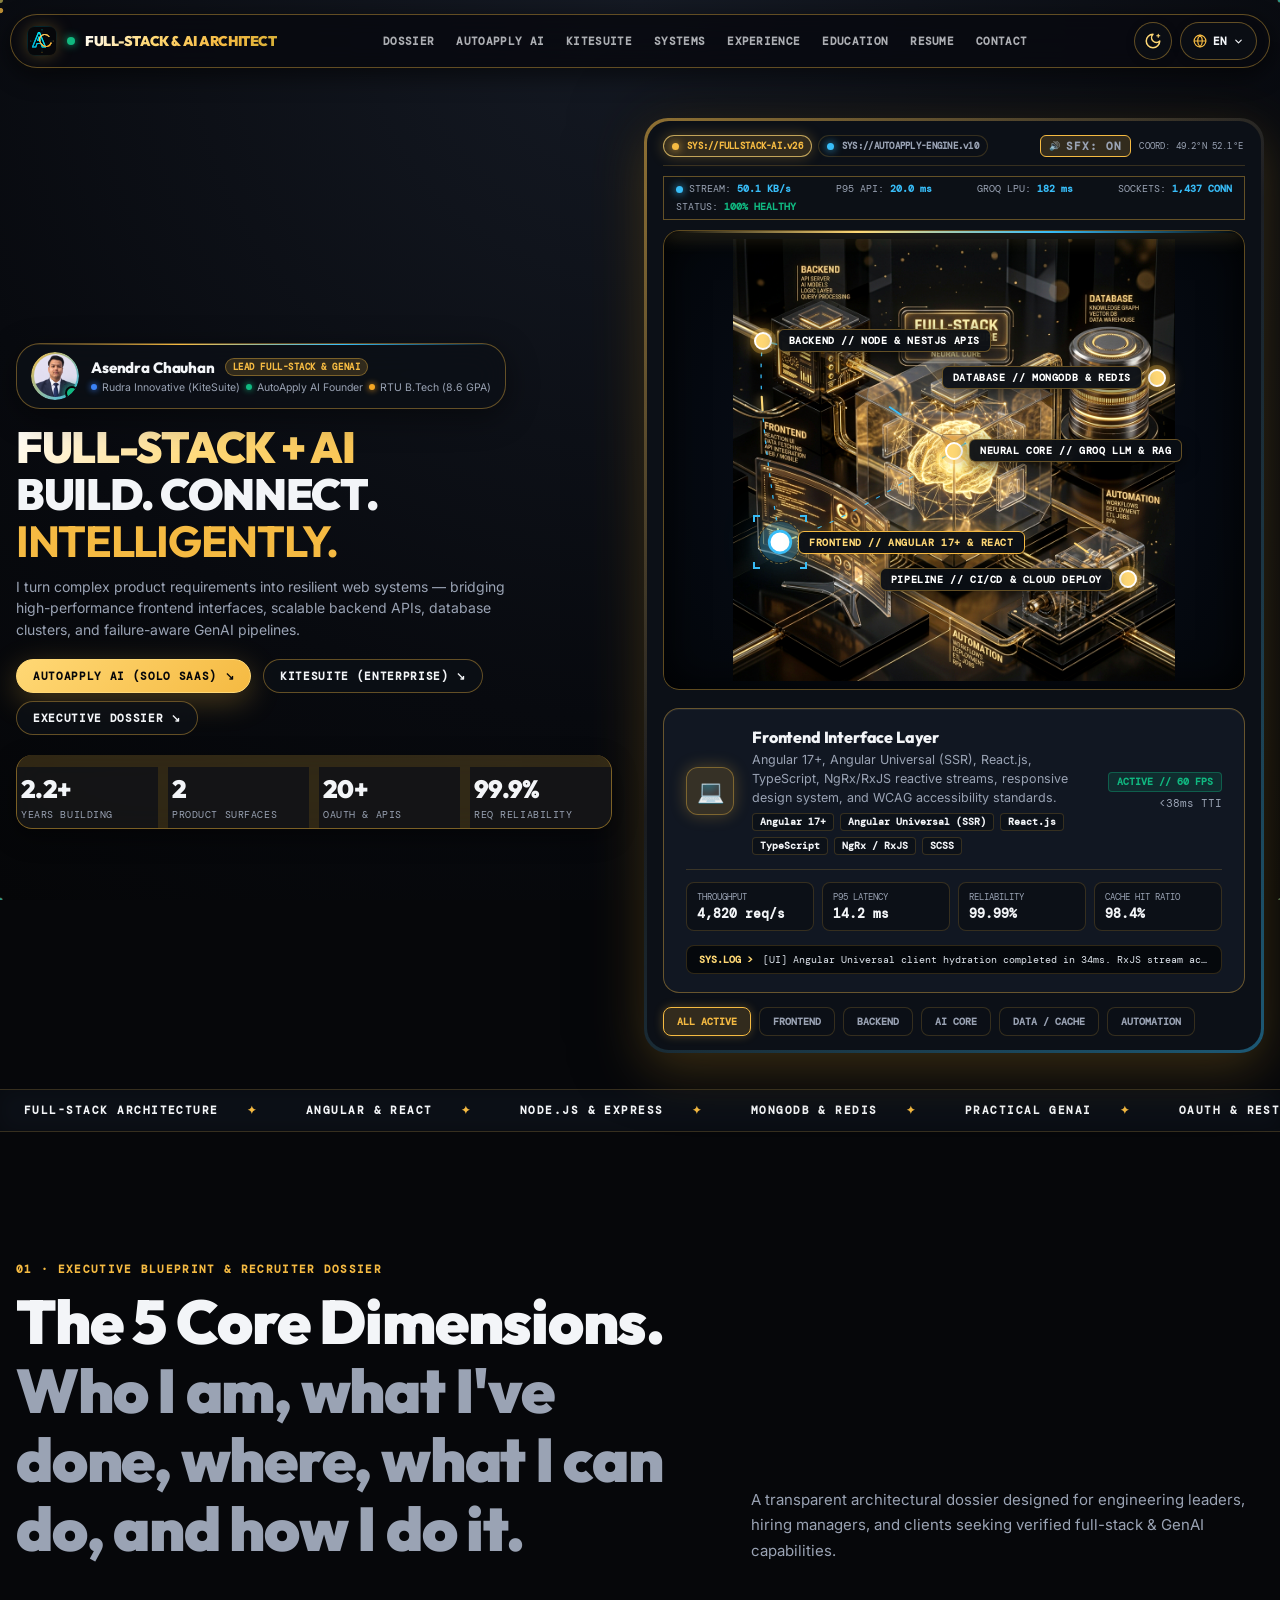
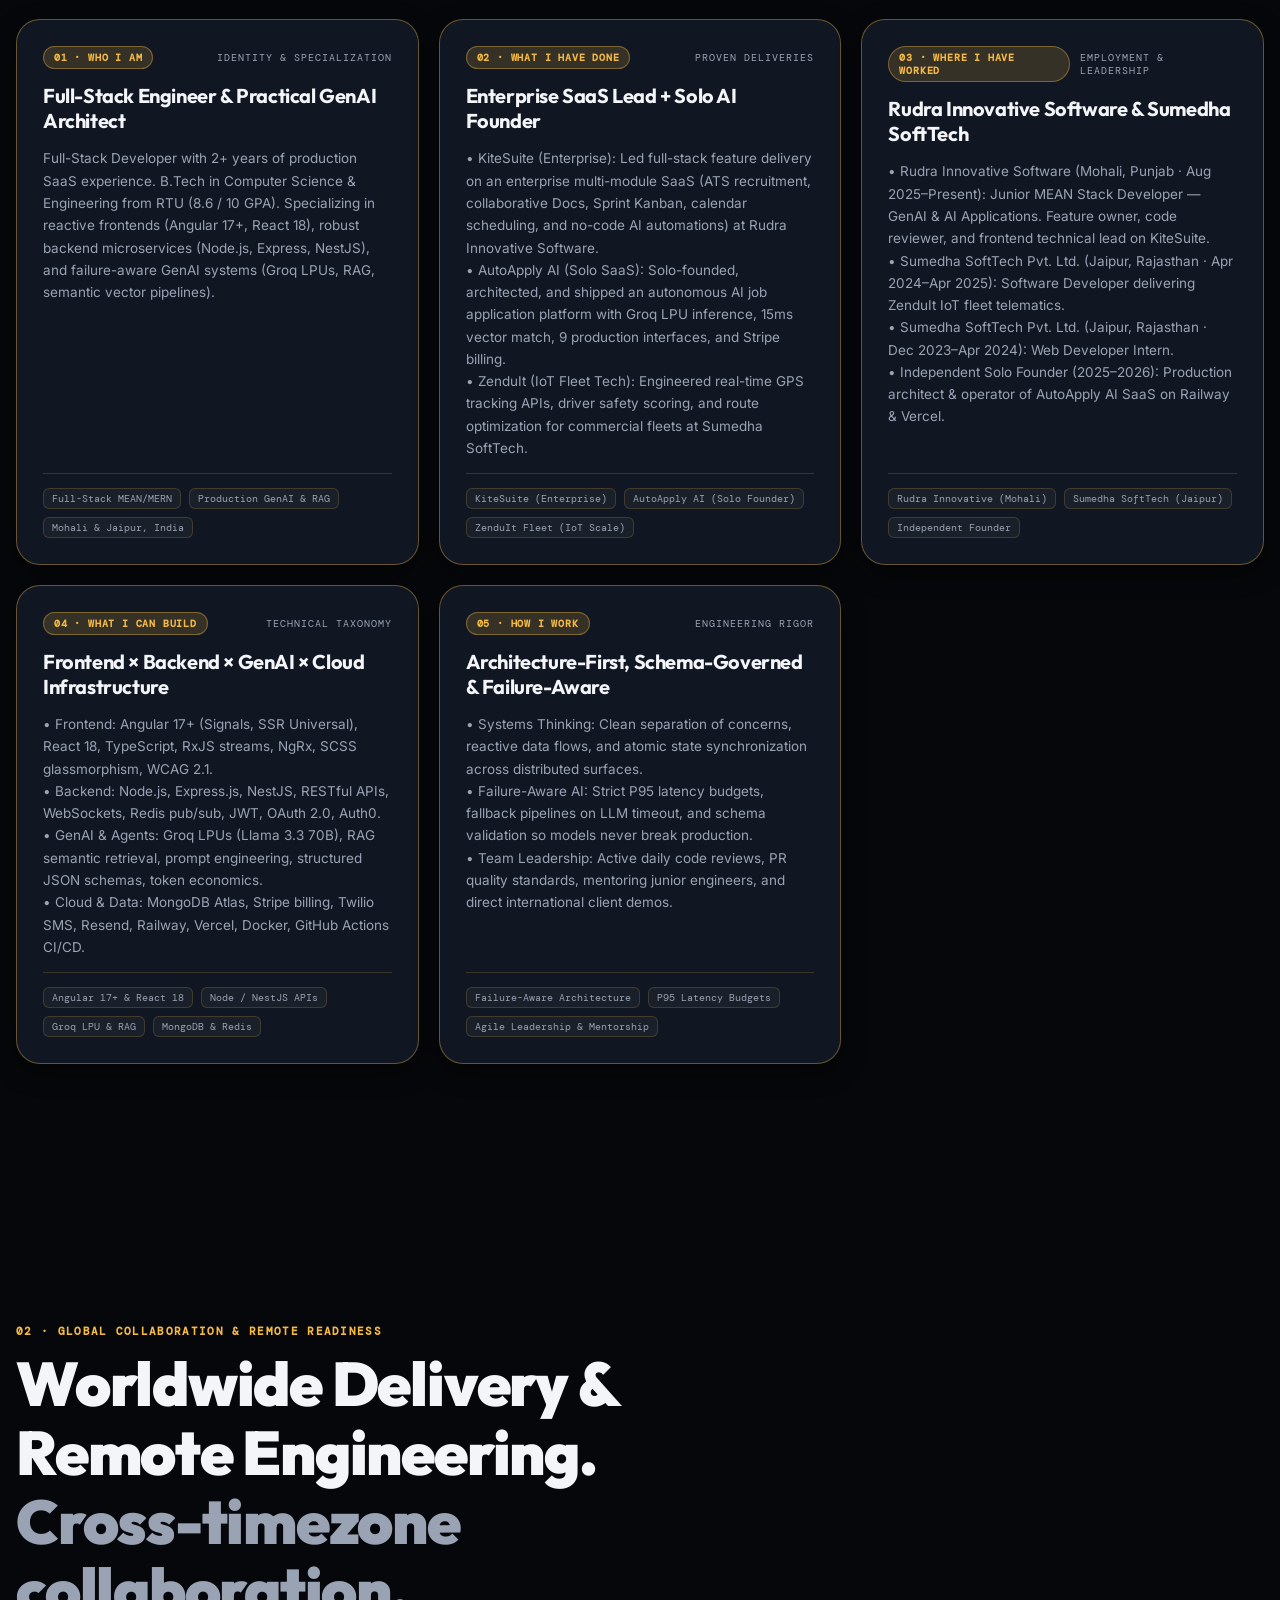
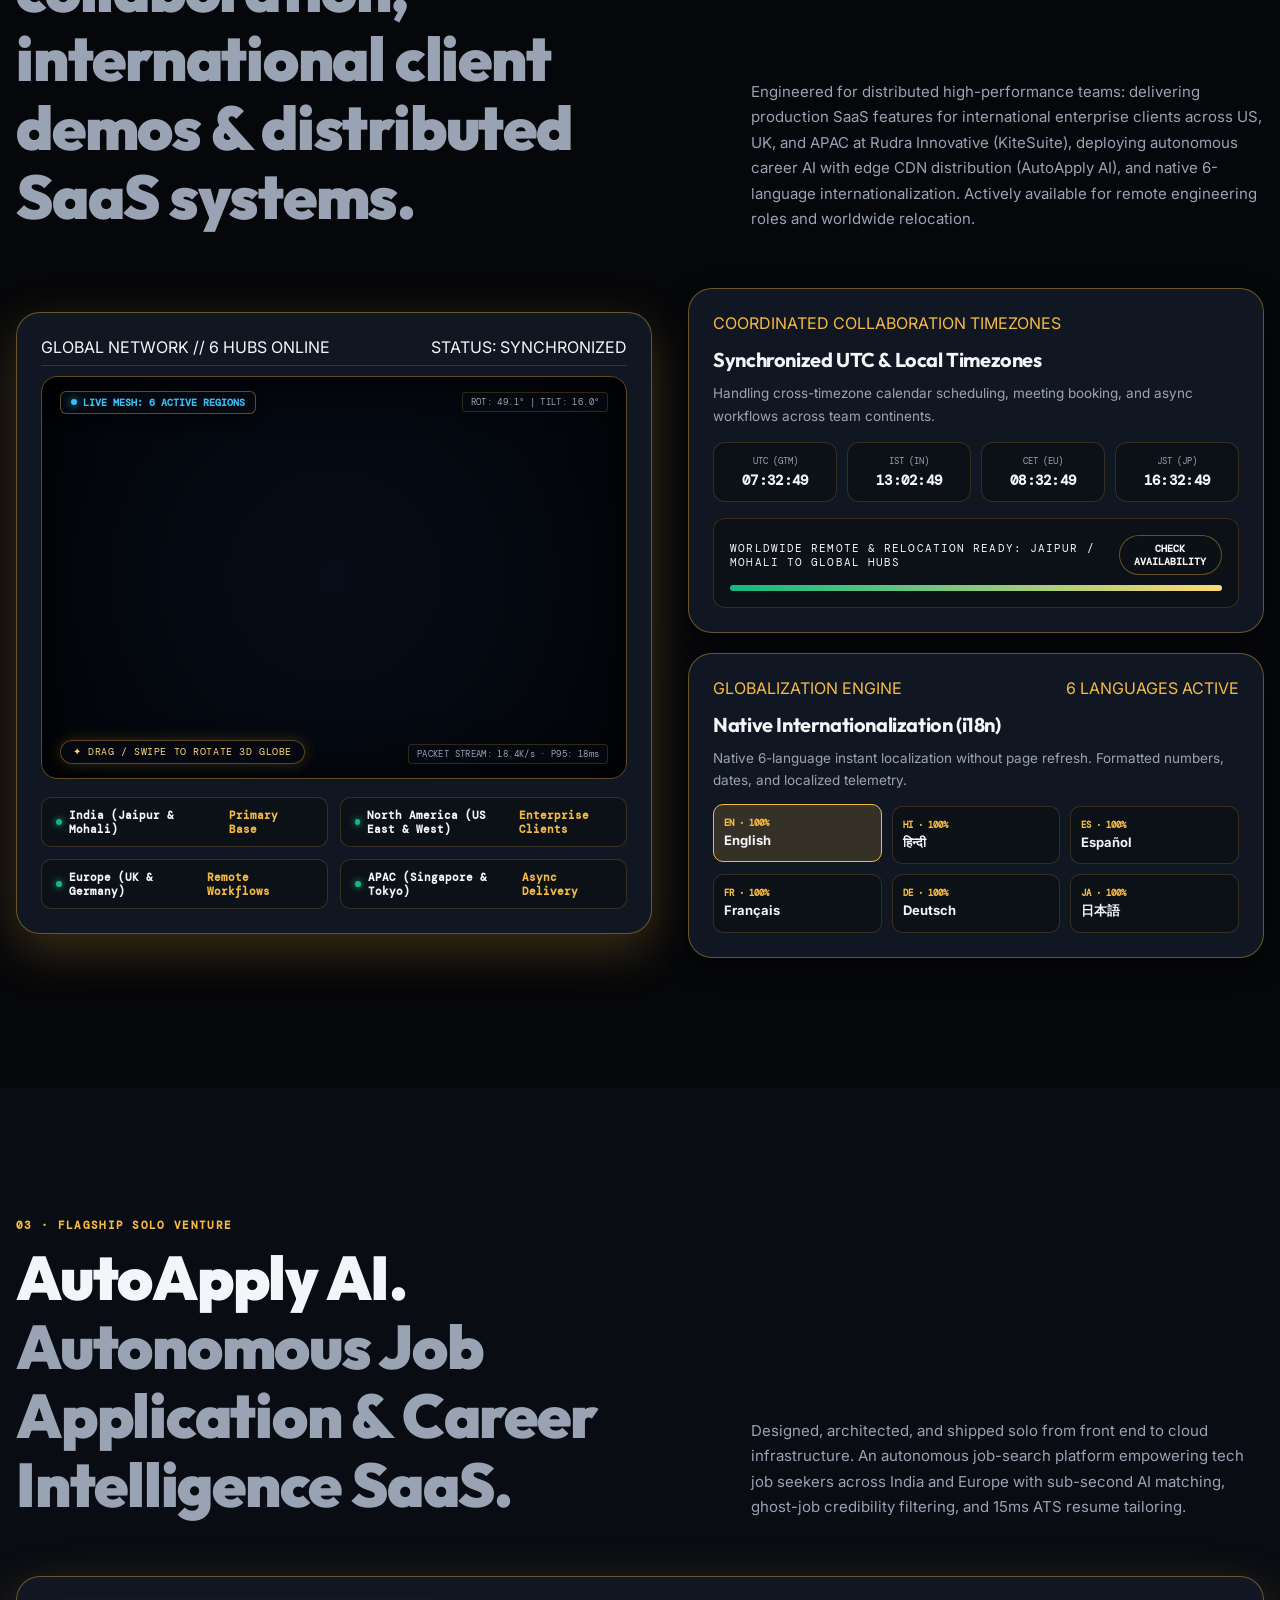
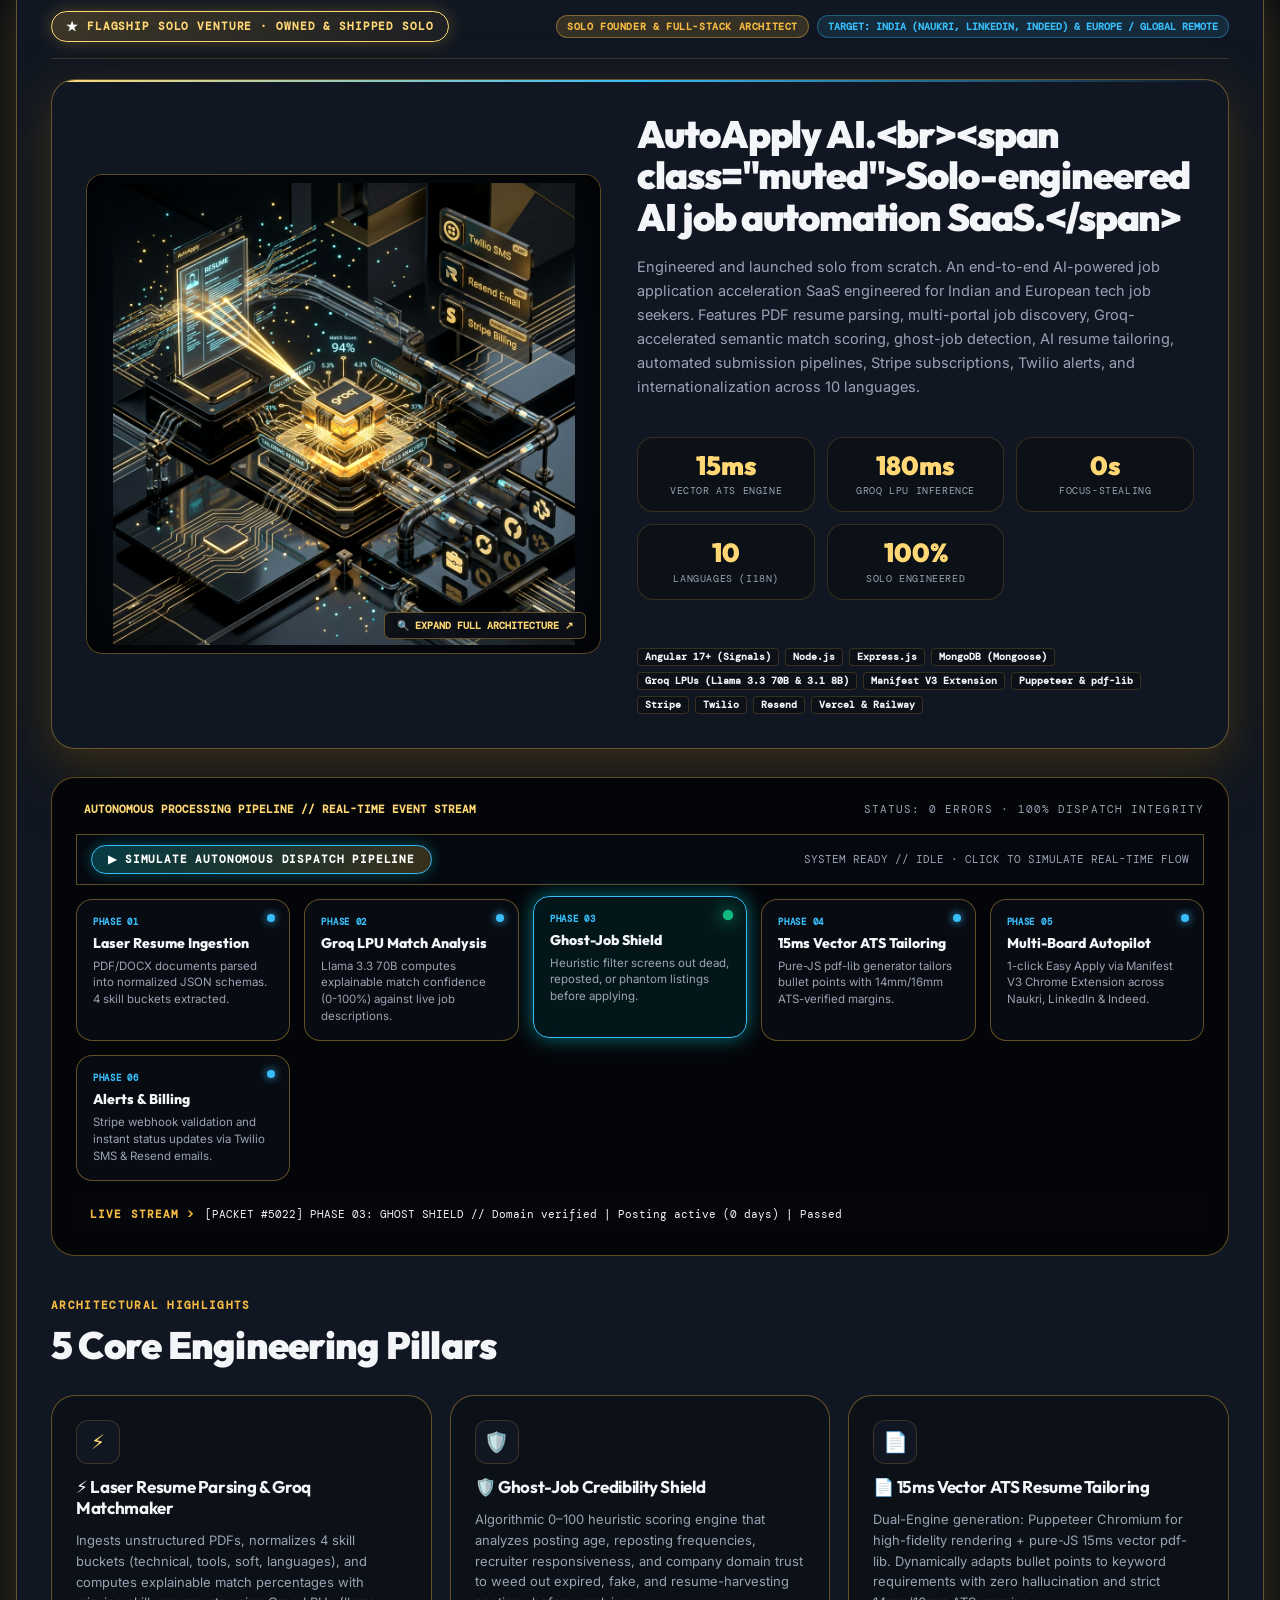
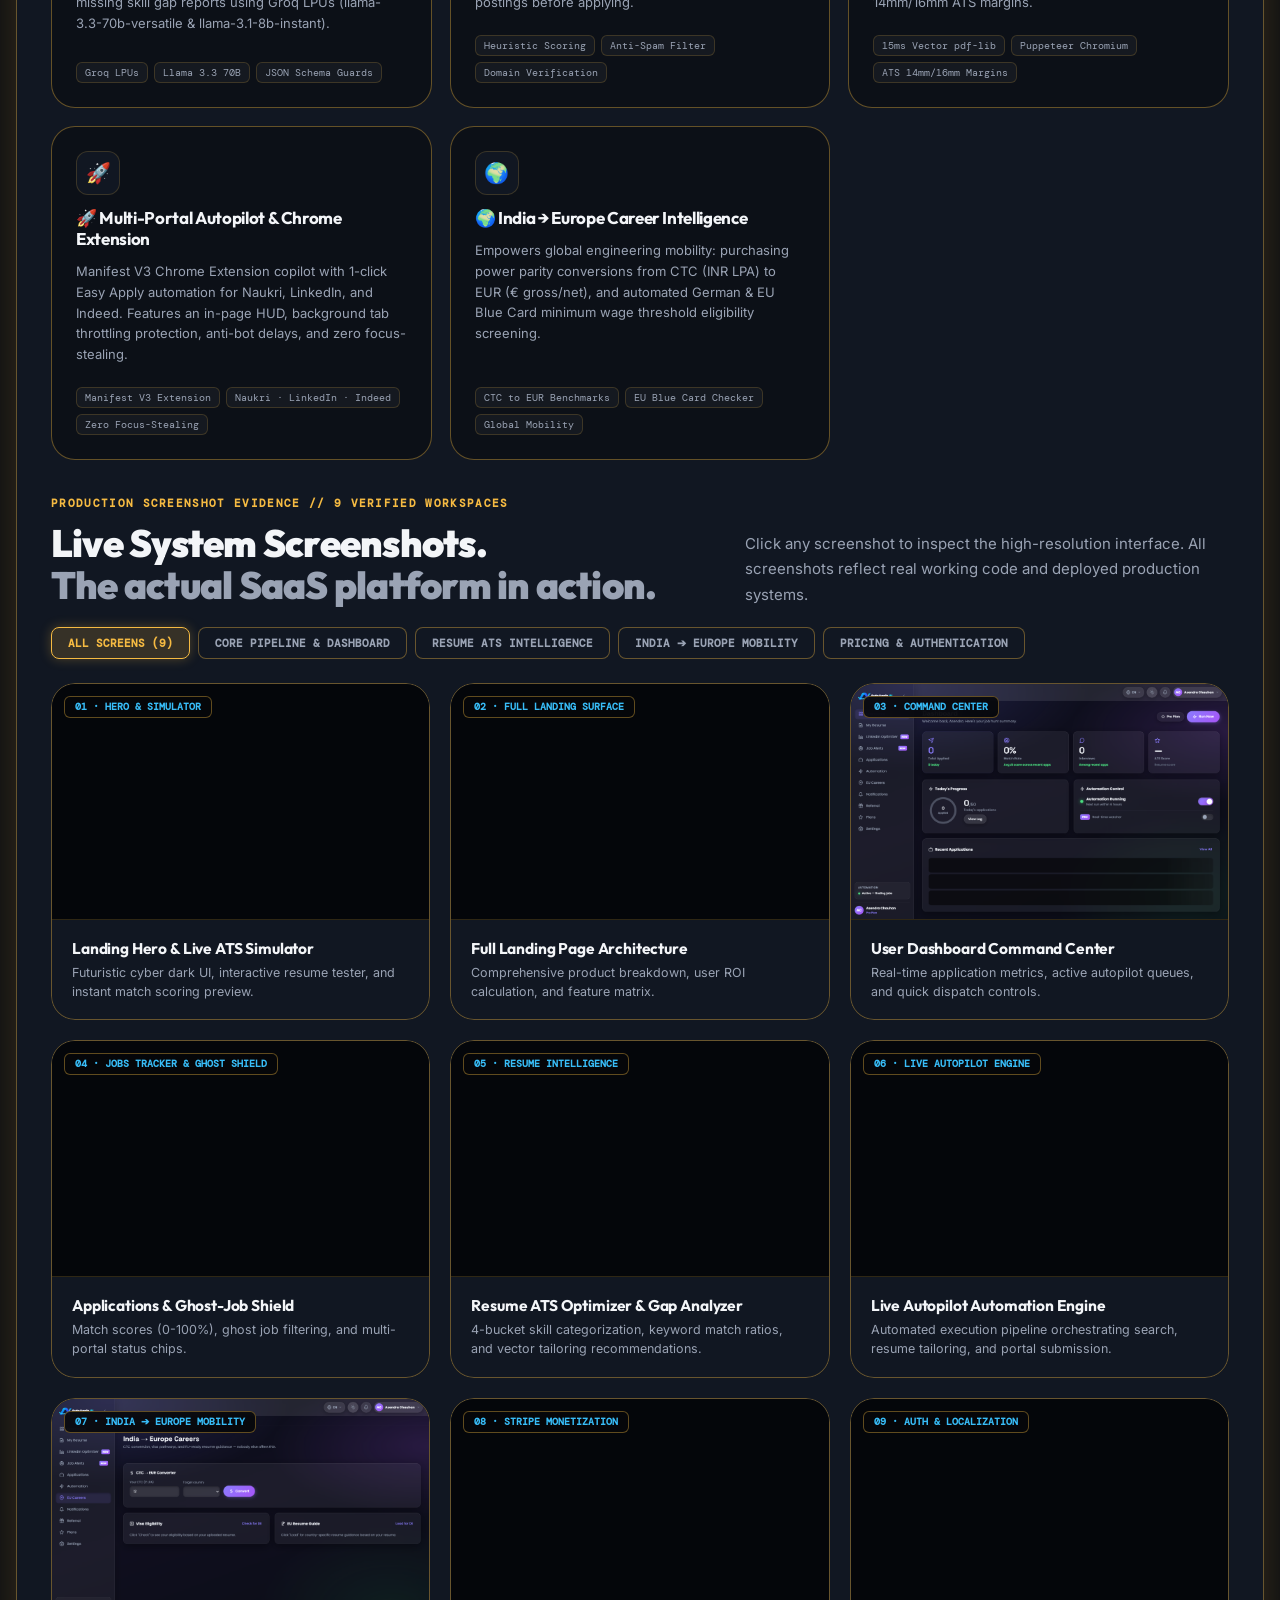
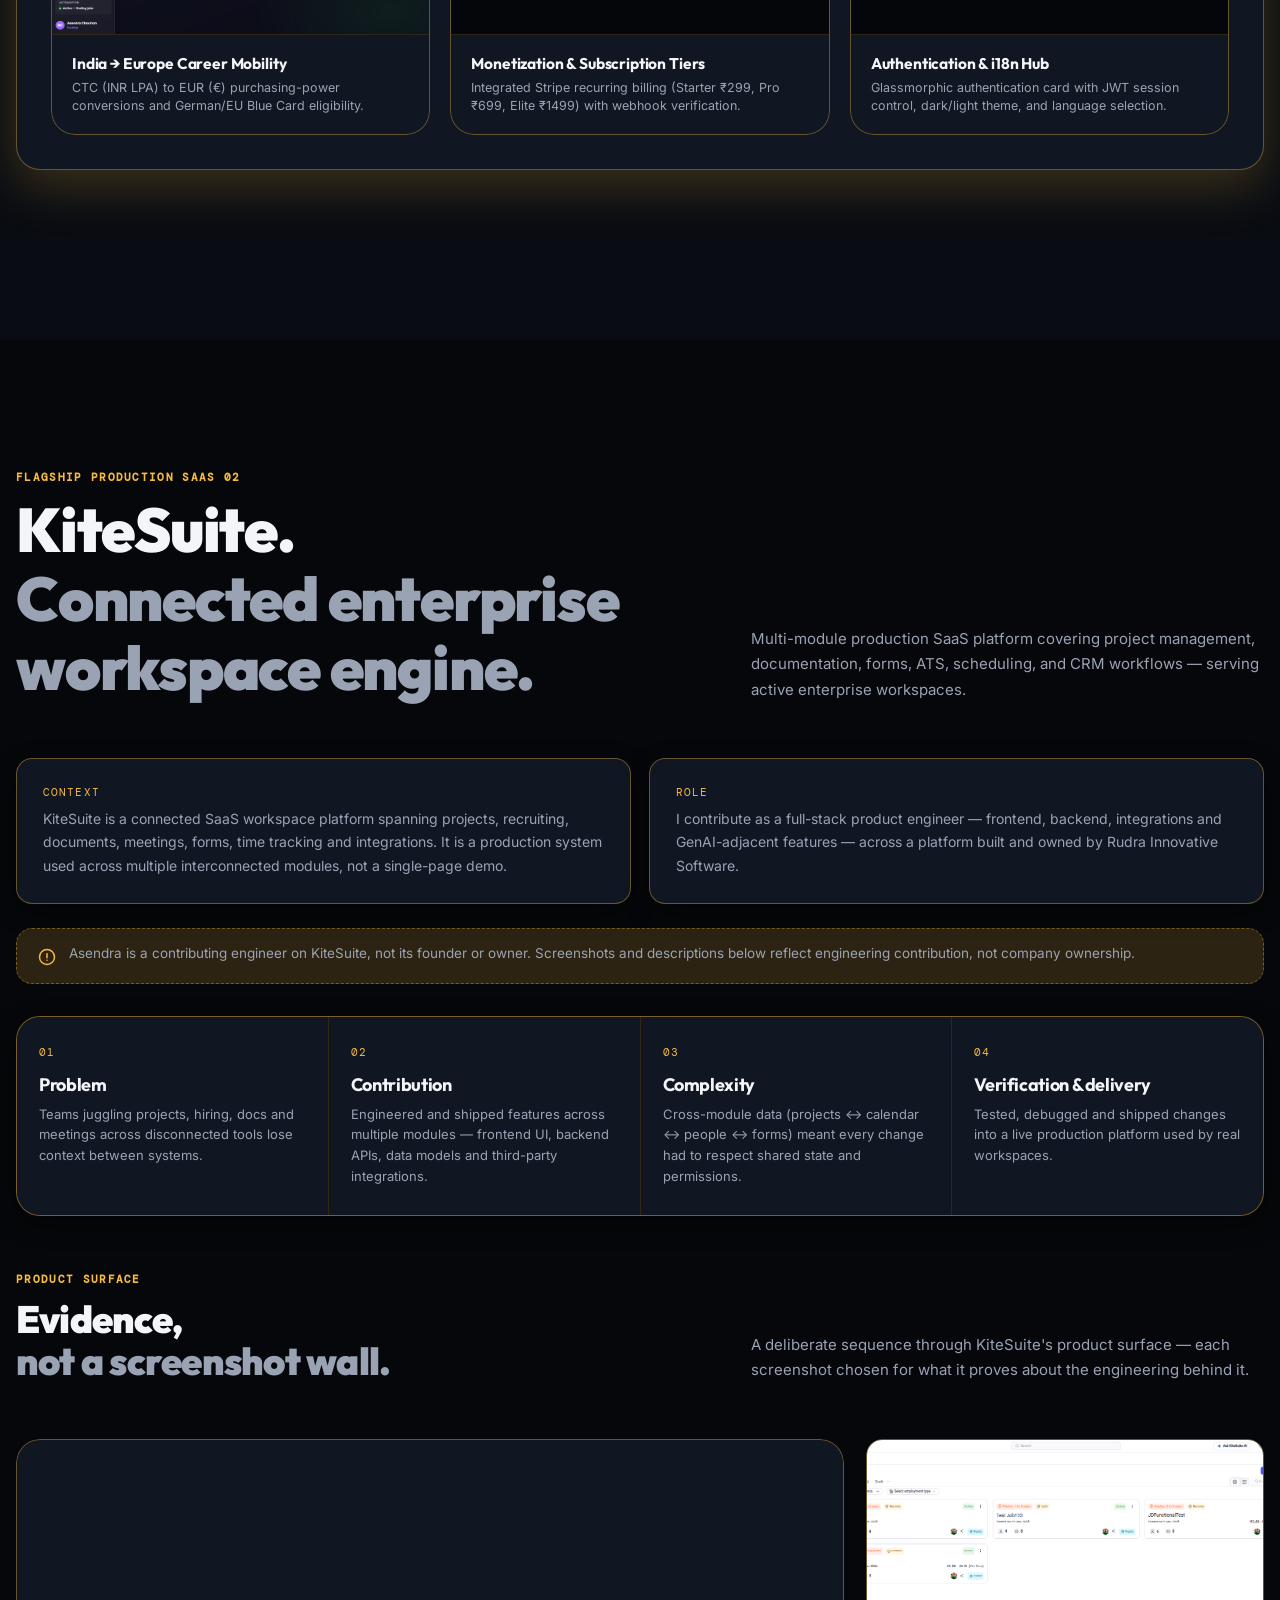
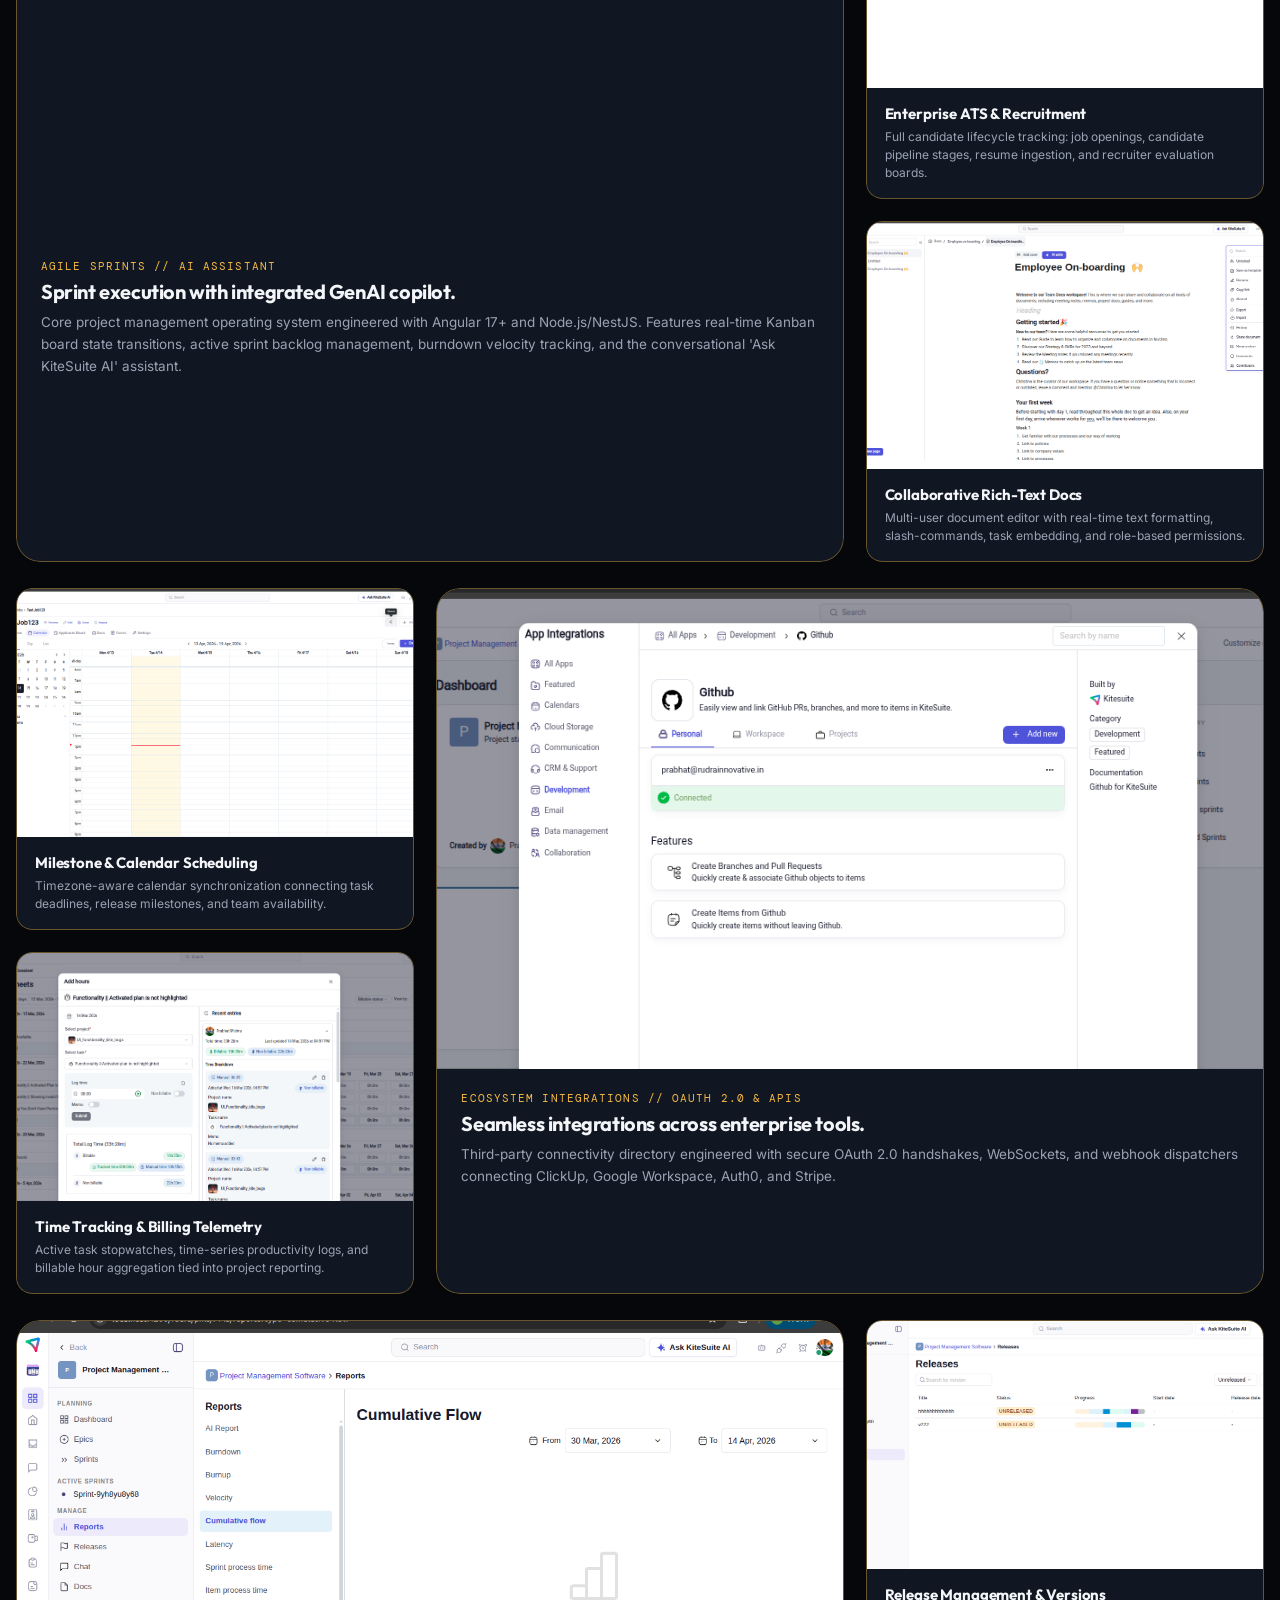
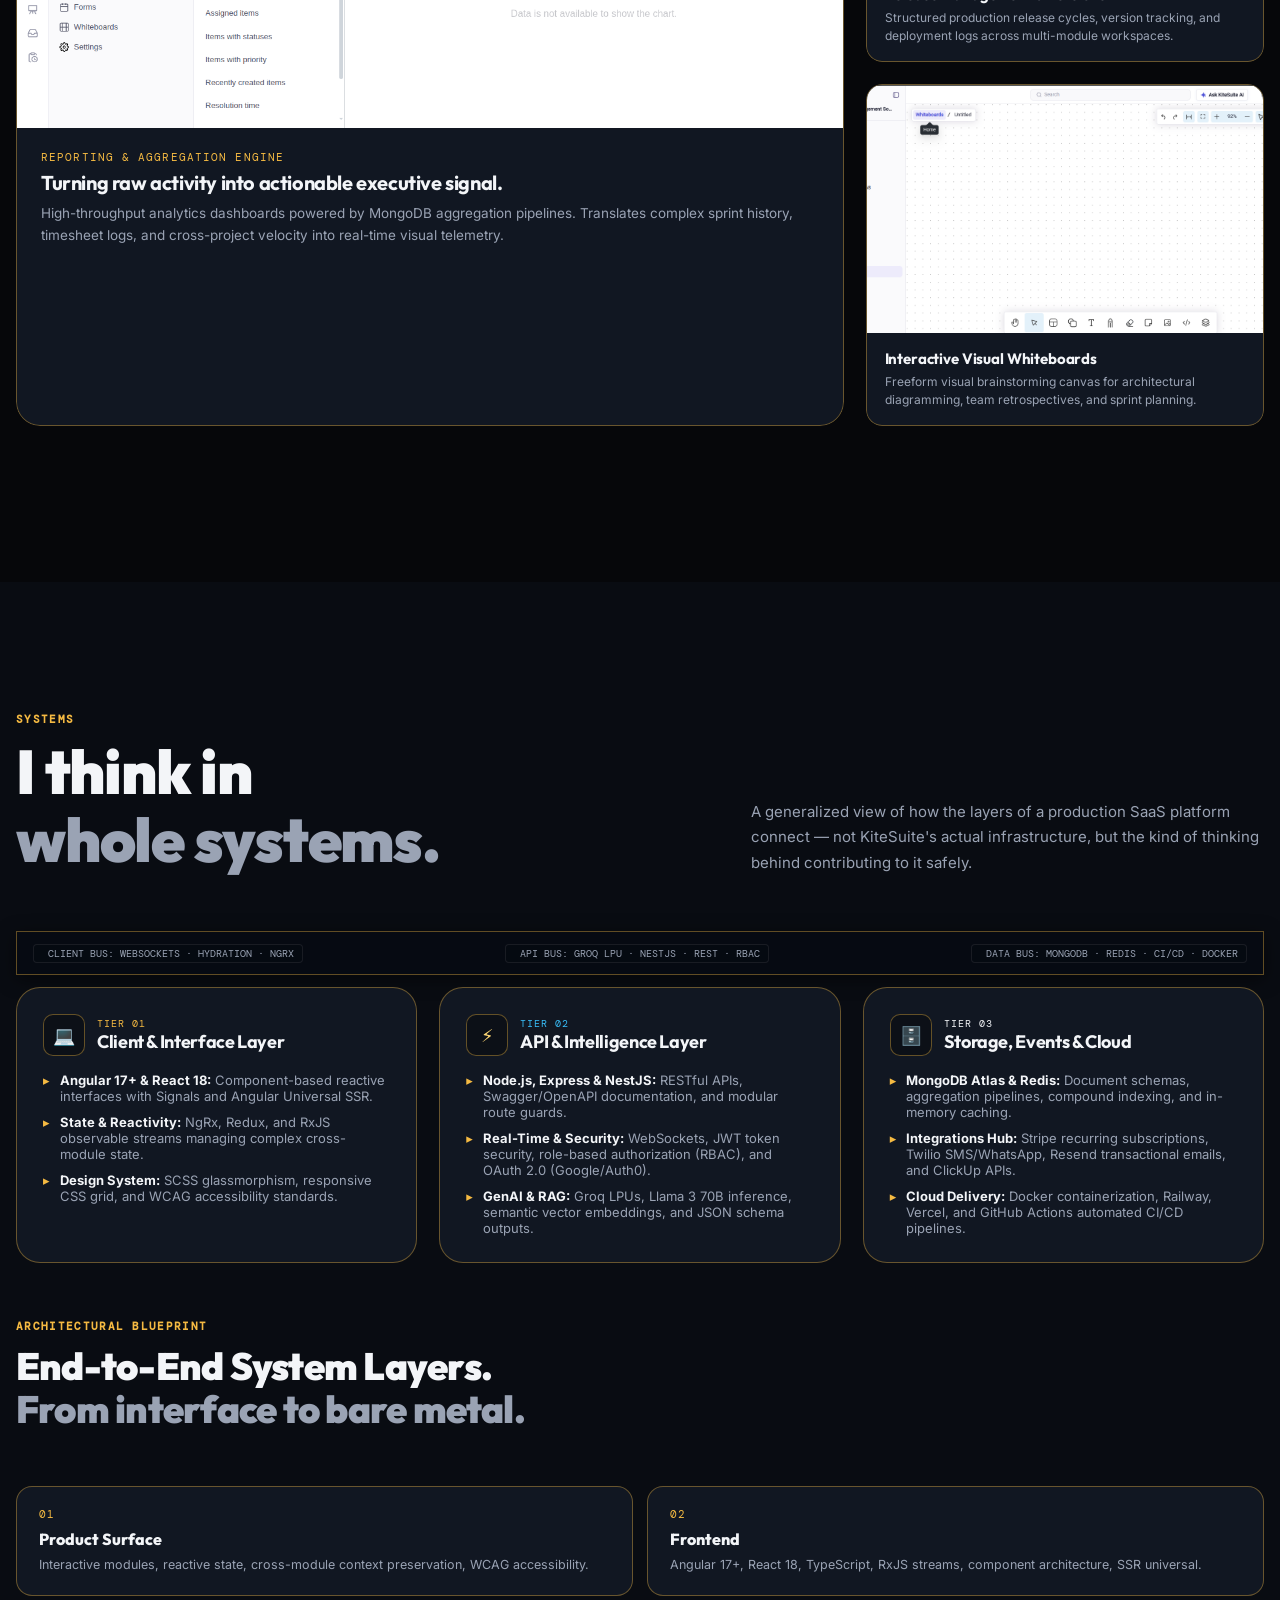
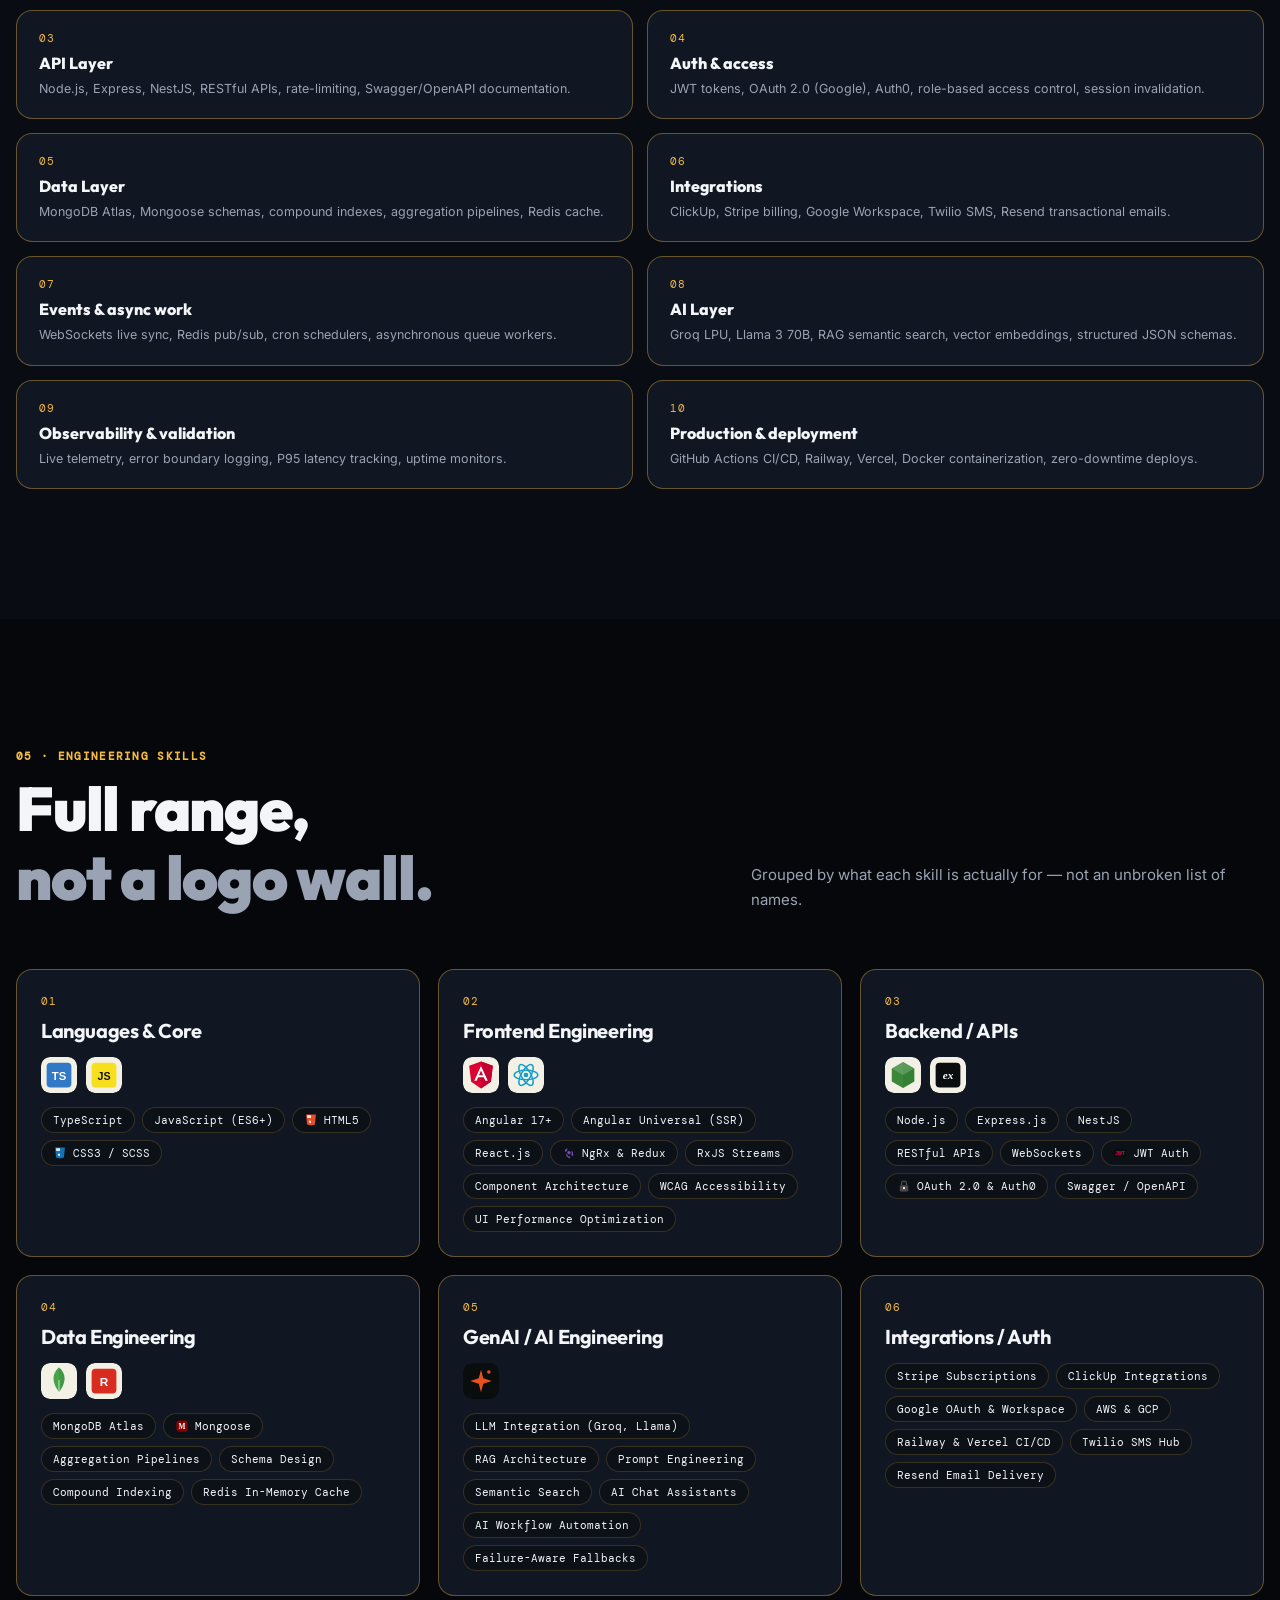
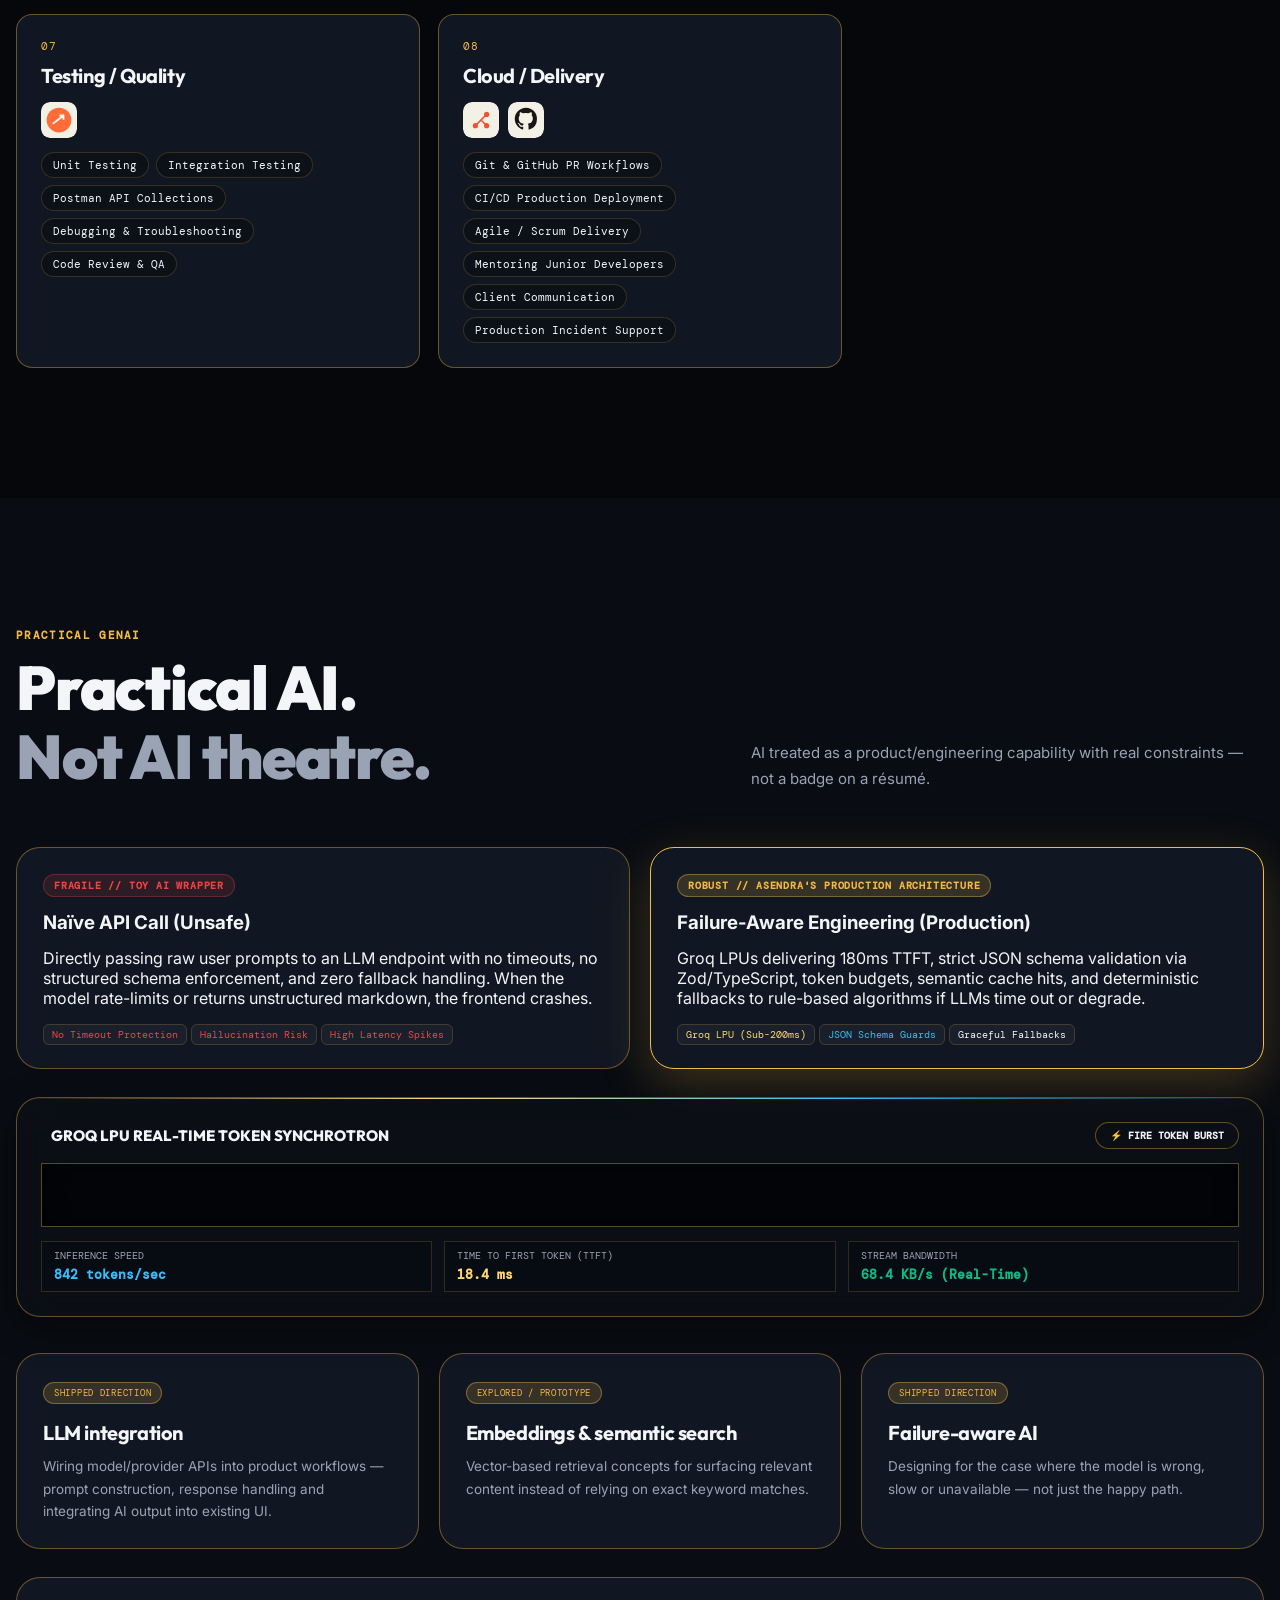
==== commit 2bd690e5: "fix(contact): fix email validation regex, add real-time input clearing, bypass Google Apps Script CO" ====
--- a/index.html
+++ b/index.html
@@ -12210,6 +12210,20 @@
       if (copyEmailBtn) copyEmailBtn.addEventListener('click', copyEmail);
 
       if (form) {
+        // Real-time input validation: clear error immediately as the user types
+        ['name', 'email', 'message'].forEach(field => {
+          const input = document.getElementById('cf-' + field);
+          if (input) {
+            input.addEventListener('input', () => {
+              setFieldError(field, null);
+              if (formStatus && formStatus.classList.contains('is-error')) {
+                formStatus.classList.remove('is-error');
+                formStatus.textContent = '';
+              }
+            });
+          }
+        });
+
         form.addEventListener('submit', (e) => {
           e.preventDefault();
           const name = document.getElementById('cf-name').value.trim();
@@ -12222,7 +12236,8 @@
           setFieldError('name', name ? null : 'contact.errRequired');
           if (!name) valid = false;
 
-          const emailOk = /^[^s@]+@[^s@]+.[^s@]+$/.test(email);
+          // Standard robust email regex (allows all valid emails including those with 's')
+          const emailOk = /^[^\s@]+@[^\s@]+\.[^\s@]{2,}$/.test(email);
           setFieldError('email', !email ? 'contact.errRequired' : (!emailOk ? 'contact.errEmail' : null));
           if (!email || !emailOk) valid = false;
 
@@ -12238,6 +12253,7 @@
           formStatus.innerHTML = '<span class="spinner" aria-hidden="true"></span><span>' + sendingText + '</span>';
 
           const targetEndpoint = window.ASENDRA_CUSTOM_ENDPOINT || ('https://formsubmit.co/ajax/' + encodeURIComponent(window.ASENDRA_CONTACT_EMAIL || CONTACT_EMAIL));
+          const isGoogleScript = targetEndpoint.includes('script.google.com');
 
           const payload = {
             name: name,
@@ -12249,19 +12265,33 @@
             _captcha: 'false'
           };
 
-          fetch(targetEndpoint, {
+          // Google Apps Script requires text/plain to avoid browser CORS preflight (OPTIONS) rejection
+          const fetchOptions = isGoogleScript ? {
+            method: 'POST',
+            redirect: 'follow',
+            headers: {
+              'Content-Type': 'text/plain;charset=utf-8'
+            },
+            body: JSON.stringify(payload)
+          } : {
             method: 'POST',
             headers: {
               'Content-Type': 'application/json',
               'Accept': 'application/json'
             },
             body: JSON.stringify(payload)
-          })
+          };
+
+          fetch(targetEndpoint, fetchOptions)
             .then(res => {
-              if (!res.ok) throw new Error('HTTP ' + res.status);
-              return res.json();
+              if (!res.ok && res.status !== 0) throw new Error('HTTP ' + res.status);
+              return res.text();
             })
-            .then(() => {
+            .then(responseText => {
+              try {
+                const parsed = JSON.parse(responseText);
+                if (parsed.success === false && parsed.error) console.warn('Endpoint notice:', parsed.error);
+              } catch (_) {}
               formStatus.classList.remove('is-error');
               formStatus.classList.add('is-success');
               const successText = (T['contact.success'] && T['contact.success'][idx]) || 'Message delivered successfully! I will reply shortly.';
@@ -12270,23 +12300,48 @@
               if (copyEmailBtn) copyEmailBtn.style.display = 'none';
             })
             .catch(err => {
-              console.warn('[Contact Submit Fallback]', err);
-              formStatus.classList.remove('is-success');
-              formStatus.classList.add('is-error');
-              const errText = (T['contact.error'] && T['contact.error'][idx]) || 'Transmission failed. Please copy email directly.';
-              formStatus.textContent = errText;
-              if (copyEmailBtn) copyEmailBtn.style.display = 'inline-block';
-
-              // Graceful Mailto Fallback
-              const subject = encodeURIComponent('Portfolio Transmission from ' + name);
-              const body = encodeURIComponent('Name: ' + name + '\nEmail: ' + email + '\n\n' + message);
-              try {
-                window.location.href = 'mailto:' + CONTACT_EMAIL + '?subject=' + subject + '&body=' + body;
-              } catch (e) { }
+              console.warn('[Contact Submit Error, trying direct fallback]', err);
+              // Fallback to FormSubmit if custom Google Apps Script fails
+              if (isGoogleScript) {
+                fetch('https://formsubmit.co/ajax/' + encodeURIComponent(window.ASENDRA_CONTACT_EMAIL || CONTACT_EMAIL), {
+                  method: 'POST',
+                  headers: { 'Content-Type': 'application/json', 'Accept': 'application/json' },
+                  body: JSON.stringify(payload)
+                })
+                  .then(r => r.json())
+                  .then(() => {
+                    formStatus.classList.remove('is-error');
+                    formStatus.classList.add('is-success');
+                    const successText = (T['contact.success'] && T['contact.success'][idx]) || 'Message delivered successfully!';
+                    formStatus.innerHTML = '<span style="color:#10b981;font-weight:bold">✓</span> <span>' + successText + '</span>';
+                    form.reset();
+                    return;
+                  })
+                  .catch(fallbackErr => {
+                    handleFail(fallbackErr);
+                  });
+              } else {
+                handleFail(err);
+              }
             })
             .finally(() => {
               if (submitBtn) submitBtn.disabled = false;
             });
+
+          function handleFail(e) {
+            formStatus.classList.remove('is-success');
+            formStatus.classList.add('is-error');
+            const errText = (T['contact.error'] && T['contact.error'][idx]) || 'Transmission failed. Please copy email directly.';
+            formStatus.textContent = errText;
+            if (copyEmailBtn) copyEmailBtn.style.display = 'inline-block';
+
+            // Graceful Mailto Fallback
+            const subject = encodeURIComponent('Portfolio Transmission from ' + name);
+            const body = encodeURIComponent('Name: ' + name + '\nEmail: ' + email + '\n\n' + message);
+            try {
+              window.location.href = 'mailto:' + CONTACT_EMAIL + '?subject=' + subject + '&body=' + body;
+            } catch (_) { }
+          }
         });
       }
 
@@ -13643,11 +13698,8 @@
        PORTFOLIO VISITOR TELEMETRY & NOTIFICATION SYSTEM
        Silently logs visitor city, region, country, OS, browser, and device
        ========================================================================== */
-    (function initVisitorTelemetry() {
+    (async function initVisitorTelemetry() {
       try {
-        if (sessionStorage.getItem('asendra_v_logged')) return;
-        sessionStorage.setItem('asendra_v_logged', '1');
-
         const ua = navigator.userAgent || '';
         let os = 'Unknown OS';
         if (/windows nt 10/i.test(ua)) os = 'Windows 10/11';
@@ -13664,55 +13716,125 @@
         else if (/firefox|fxios/i.test(ua)) browser = 'Firefox';
         else if (/opr/i.test(ua)) browser = 'Opera';
 
-        // Silent IP Geolocation Lookup
-        fetch('https://ipapi.co/json/')
-          .then(res => res.json())
-          .then(data => {
-            const city = data.city || 'Unknown City';
-            const region = data.region || 'Unknown Region';
-            const country = data.country_name || 'Unknown Country';
-            const org = data.org || 'ISP / Corporate Network';
-            const screen = window.screen ? (window.screen.width + 'x' + window.screen.height) : 'Unknown';
-            const referrer = document.referrer ? new URL(document.referrer).hostname : 'Direct Visit';
-            const time = new Date().toLocaleString();
-
-            const visitReport = {
-              subject: '🎯 New Portfolio Visit from ' + city + ', ' + country,
-              location: city + ', ' + region + ', ' + country,
-              network_provider: org,
-              os: os,
-              browser: browser,
-              screen: screen,
-              referrer: referrer,
-              timestamp: time
+        const screen = window.screen ? (window.screen.width + 'x' + window.screen.height) : 'Unknown';
+        const referrer = document.referrer ? new URL(document.referrer).hostname : 'Direct Visit';
+        const time = new Date().toLocaleString();
+        const timezone = (Intl && Intl.DateTimeFormat) ? Intl.DateTimeFormat().resolvedOptions().timeZone : 'Unknown Timezone';
+        const pageUrl = window.location.href;
+
+        // Multi-Provider GeoIP Resolver (with timeout so it never hangs)
+        let geoData = {
+          city: 'Unknown City',
+          region: 'Unknown Region',
+          country: 'Unknown Country',
+          org: 'ISP Network'
+        };
+
+        // Attempt 1: ipwho.is (CORS-enabled, 10,000 req/mo free, fast)
+        try {
+          const res = await Promise.race([
+            fetch('https://ipwho.is/').then(r => r.json()),
+            new Promise((_, reject) => setTimeout(() => reject(new Error('timeout')), 2500))
+          ]);
+          if (res && res.success !== false && (res.city || res.country)) {
+            geoData = {
+              city: res.city || 'Unknown City',
+              region: res.region || 'Unknown Region',
+              country: res.country || 'Unknown Country',
+              org: res.connection?.isp || res.connection?.org || 'ISP Network'
             };
-
-            // Log telemetry in console
-            console.log('%c[Visitor Telemetry Active]', 'color:#10b981;font-weight:bold;', visitReport.location + ' | ' + visitReport.os + ' (' + visitReport.browser + ')');
-
-            // Skip telemetry notification during local development
-            if (location.hostname === 'localhost' || location.hostname === '127.0.0.1') return;
-
-            // Session throttle: send at most ONCE per visitor session to protect inboxes and quotas
-            if (sessionStorage.getItem('asendra_visit_sent')) return;
-            sessionStorage.setItem('asendra_visit_sent', '1');
-
-            if (window.ASENDRA_VISITOR_NOTIFY !== false) {
-              const targetEndpoint = window.ASENDRA_CUSTOM_ENDPOINT || ('https://formsubmit.co/ajax/' + encodeURIComponent(window.ASENDRA_CONTACT_EMAIL || 'asendrachauhan176@gmail.com'));
-              fetch(targetEndpoint, {
-                method: 'POST',
-                headers: { 'Content-Type': 'application/json', 'Accept': 'application/json' },
-                body: JSON.stringify({
-                  ...visitReport,
-                  _subject: '🎯 Portfolio Visit: ' + city + ', ' + country,
-                  _captcha: 'false',
-                  _template: 'table'
-                })
-              }).catch(() => { });
+          }
+        } catch (_) {
+          // Attempt 2: freeipapi.com fallback
+          try {
+            const res2 = await Promise.race([
+              fetch('https://freeipapi.com/api/json').then(r => r.json()),
+              new Promise((_, reject) => setTimeout(() => reject(new Error('timeout')), 2000))
+            ]);
+            if (res2 && (res2.cityName || res2.countryName)) {
+              geoData = {
+                city: res2.cityName || 'Unknown City',
+                region: res2.regionName || 'Unknown Region',
+                country: res2.countryName || 'Unknown Country',
+                org: res2.ipAddress || 'Direct Network'
+              };
             }
-          })
-          .catch(() => { });
-      } catch (e) { }
+          } catch (__) {
+            // Attempt 3: Timezone inference fallback
+            if (timezone && timezone.includes('/')) {
+              const parts = timezone.split('/');
+              geoData.city = (parts[1] || '').replace(/_/g, ' ');
+              geoData.region = parts[0] || 'Global';
+              geoData.country = 'Timezone: ' + timezone;
+            }
+          }
+        }
+
+        const visitReport = {
+          subject: '🎯 New Portfolio Visit from ' + geoData.city + ', ' + geoData.country,
+          location: geoData.city + ', ' + geoData.region + ', ' + geoData.country,
+          network_provider: geoData.org,
+          os: os,
+          browser: browser,
+          screen: screen,
+          referrer: referrer,
+          page_url: pageUrl,
+          timezone: timezone,
+          timestamp: time
+        };
+
+        // Console Telemetry
+        console.log('%c[Visitor Telemetry Active]', 'color:#10b981;font-weight:bold;', visitReport.location + ' | ' + visitReport.os + ' (' + visitReport.browser + ')');
+
+        // Localhost bypass check
+        if (location.hostname === 'localhost' || location.hostname === '127.0.0.1') {
+          console.log('%c[Visitor Alert Suppressed on localhost]', 'color:#94a3b8;');
+          return;
+        }
+
+        // Session throttle: once per tab session
+        if (sessionStorage.getItem('asendra_visit_sent')) return;
+        sessionStorage.setItem('asendra_visit_sent', '1');
+
+        if (window.ASENDRA_VISITOR_NOTIFY !== false) {
+          const targetEndpoint = window.ASENDRA_CUSTOM_ENDPOINT || ('https://formsubmit.co/ajax/' + encodeURIComponent(window.ASENDRA_CONTACT_EMAIL || 'asendrachauhan176@gmail.com'));
+          const isGoogleScript = targetEndpoint.includes('script.google.com');
+
+          const payload = {
+            ...visitReport,
+            _subject: '🎯 Portfolio Visit: ' + geoData.city + ', ' + geoData.country,
+            _captcha: 'false',
+            _template: 'table'
+          };
+
+          const fetchOptions = isGoogleScript ? {
+            method: 'POST',
+            redirect: 'follow',
+            headers: { 'Content-Type': 'text/plain;charset=utf-8' },
+            body: JSON.stringify(payload)
+          } : {
+            method: 'POST',
+            headers: { 'Content-Type': 'application/json', 'Accept': 'application/json' },
+            body: JSON.stringify(payload)
+          };
+
+          fetch(targetEndpoint, fetchOptions)
+            .then(res => res.text())
+            .then(txt => console.log('[Visitor Alert Sent]', txt.substring(0, 80)))
+            .catch(err => {
+              console.warn('[Visitor Alert Main Failed, trying FormSubmit fallback]', err);
+              if (isGoogleScript) {
+                fetch('https://formsubmit.co/ajax/' + encodeURIComponent(window.ASENDRA_CONTACT_EMAIL || 'asendrachauhan176@gmail.com'), {
+                  method: 'POST',
+                  headers: { 'Content-Type': 'application/json', 'Accept': 'application/json' },
+                  body: JSON.stringify(payload)
+                }).catch(() => { });
+              }
+            });
+        }
+      } catch (e) {
+        console.warn('[Visitor Telemetry Exception]', e);
+      }
     })();
 
   </script>
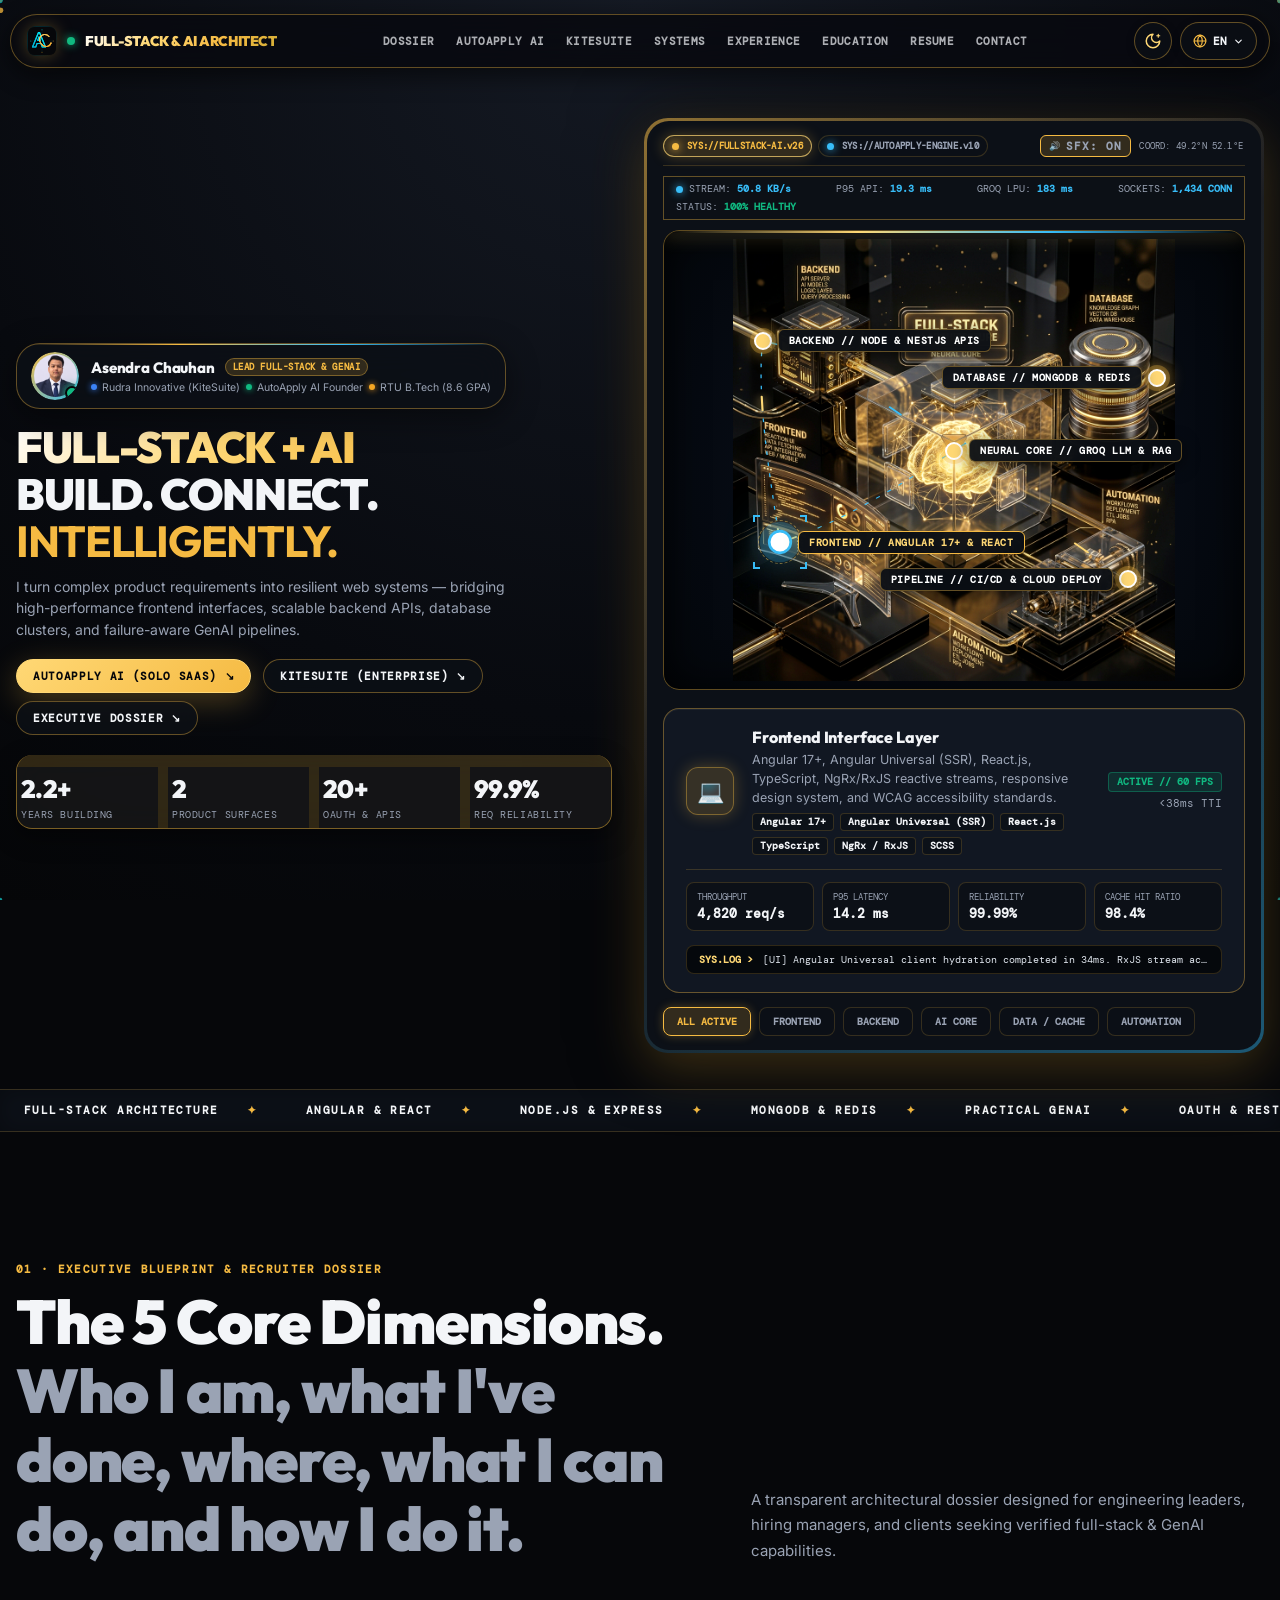
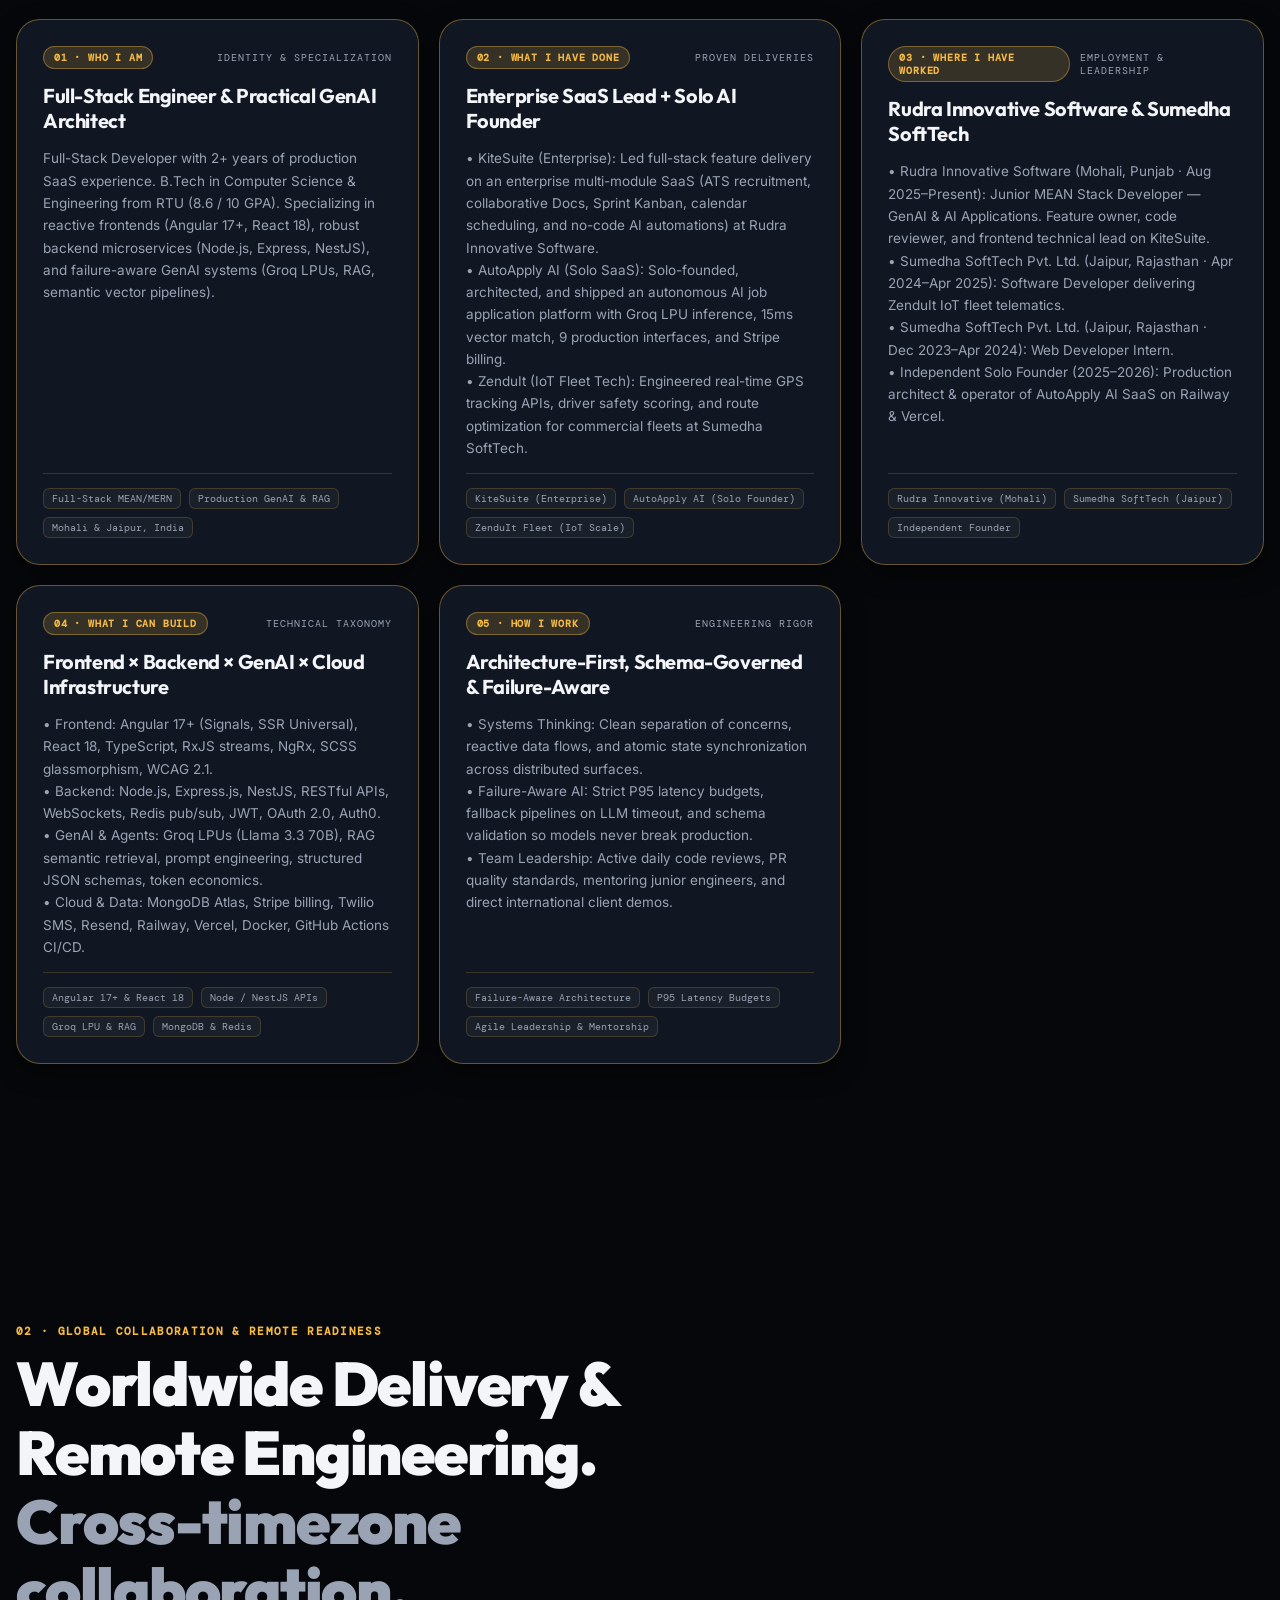
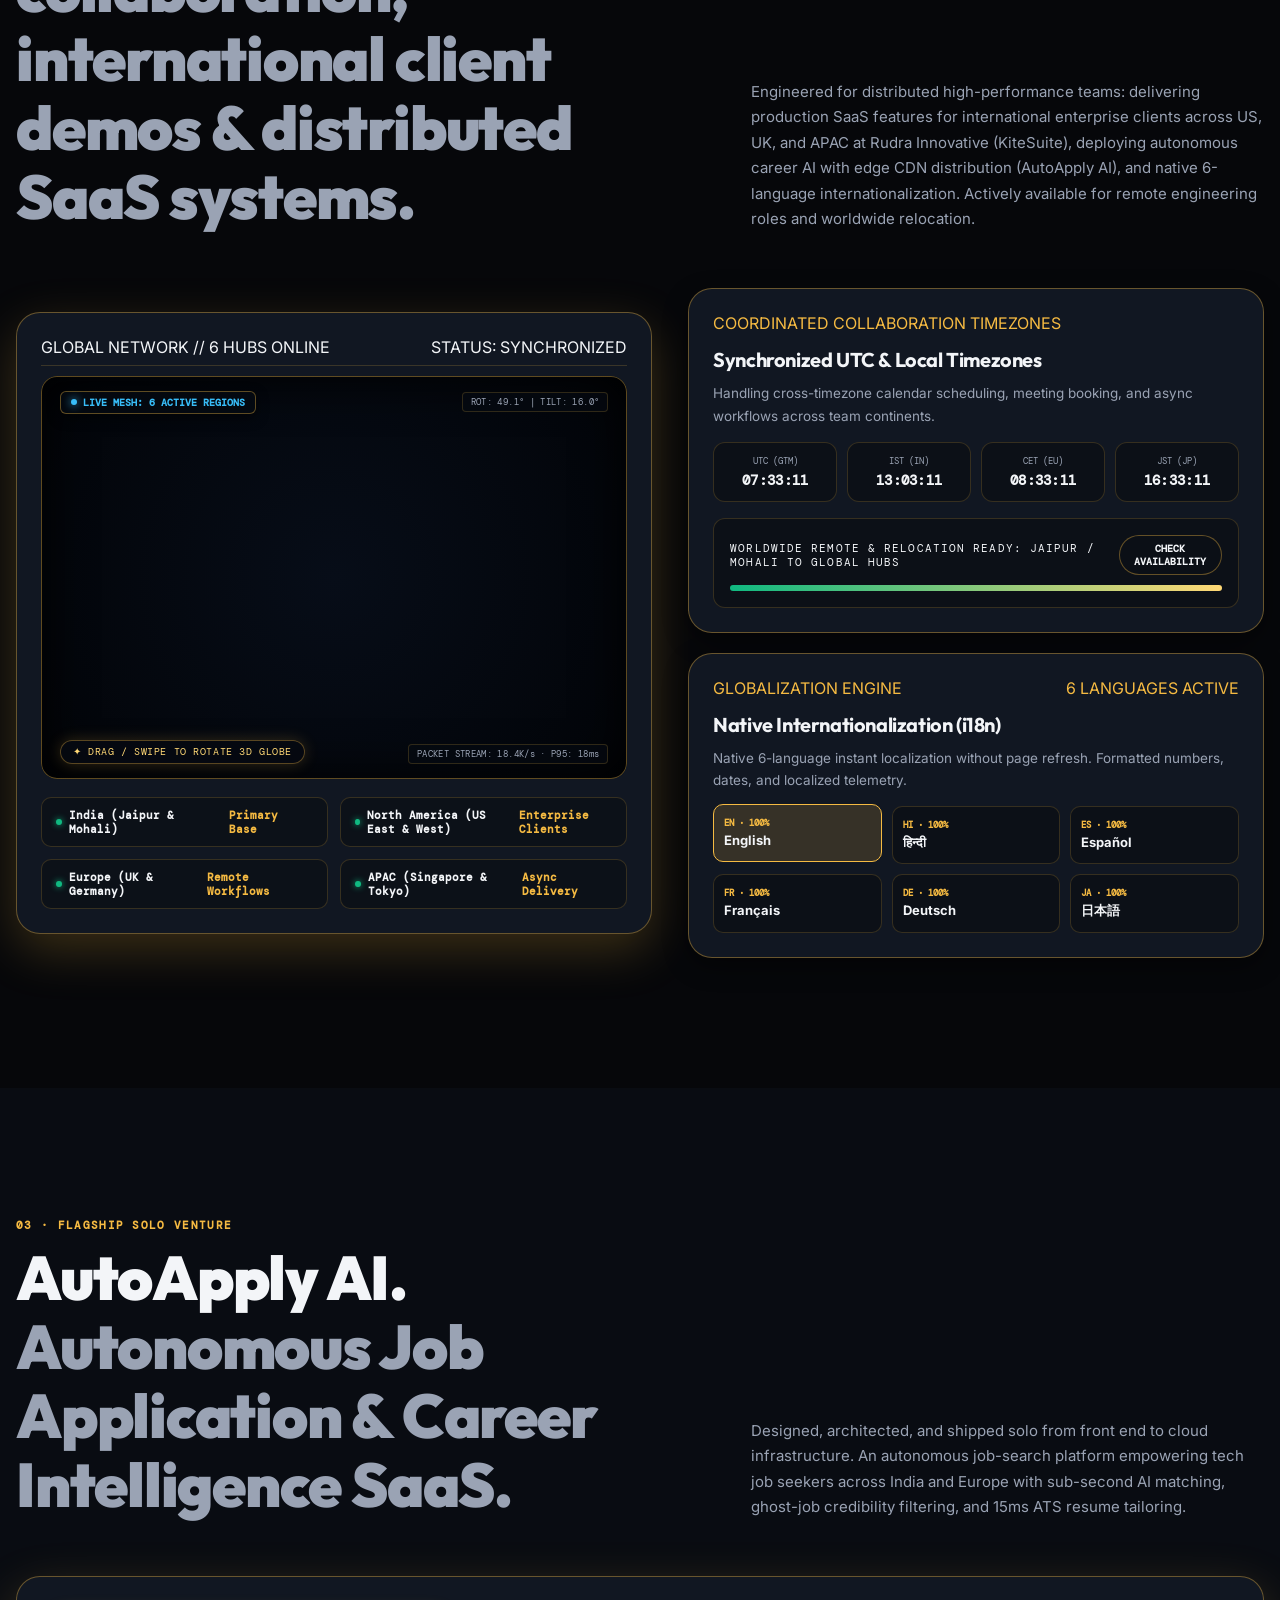
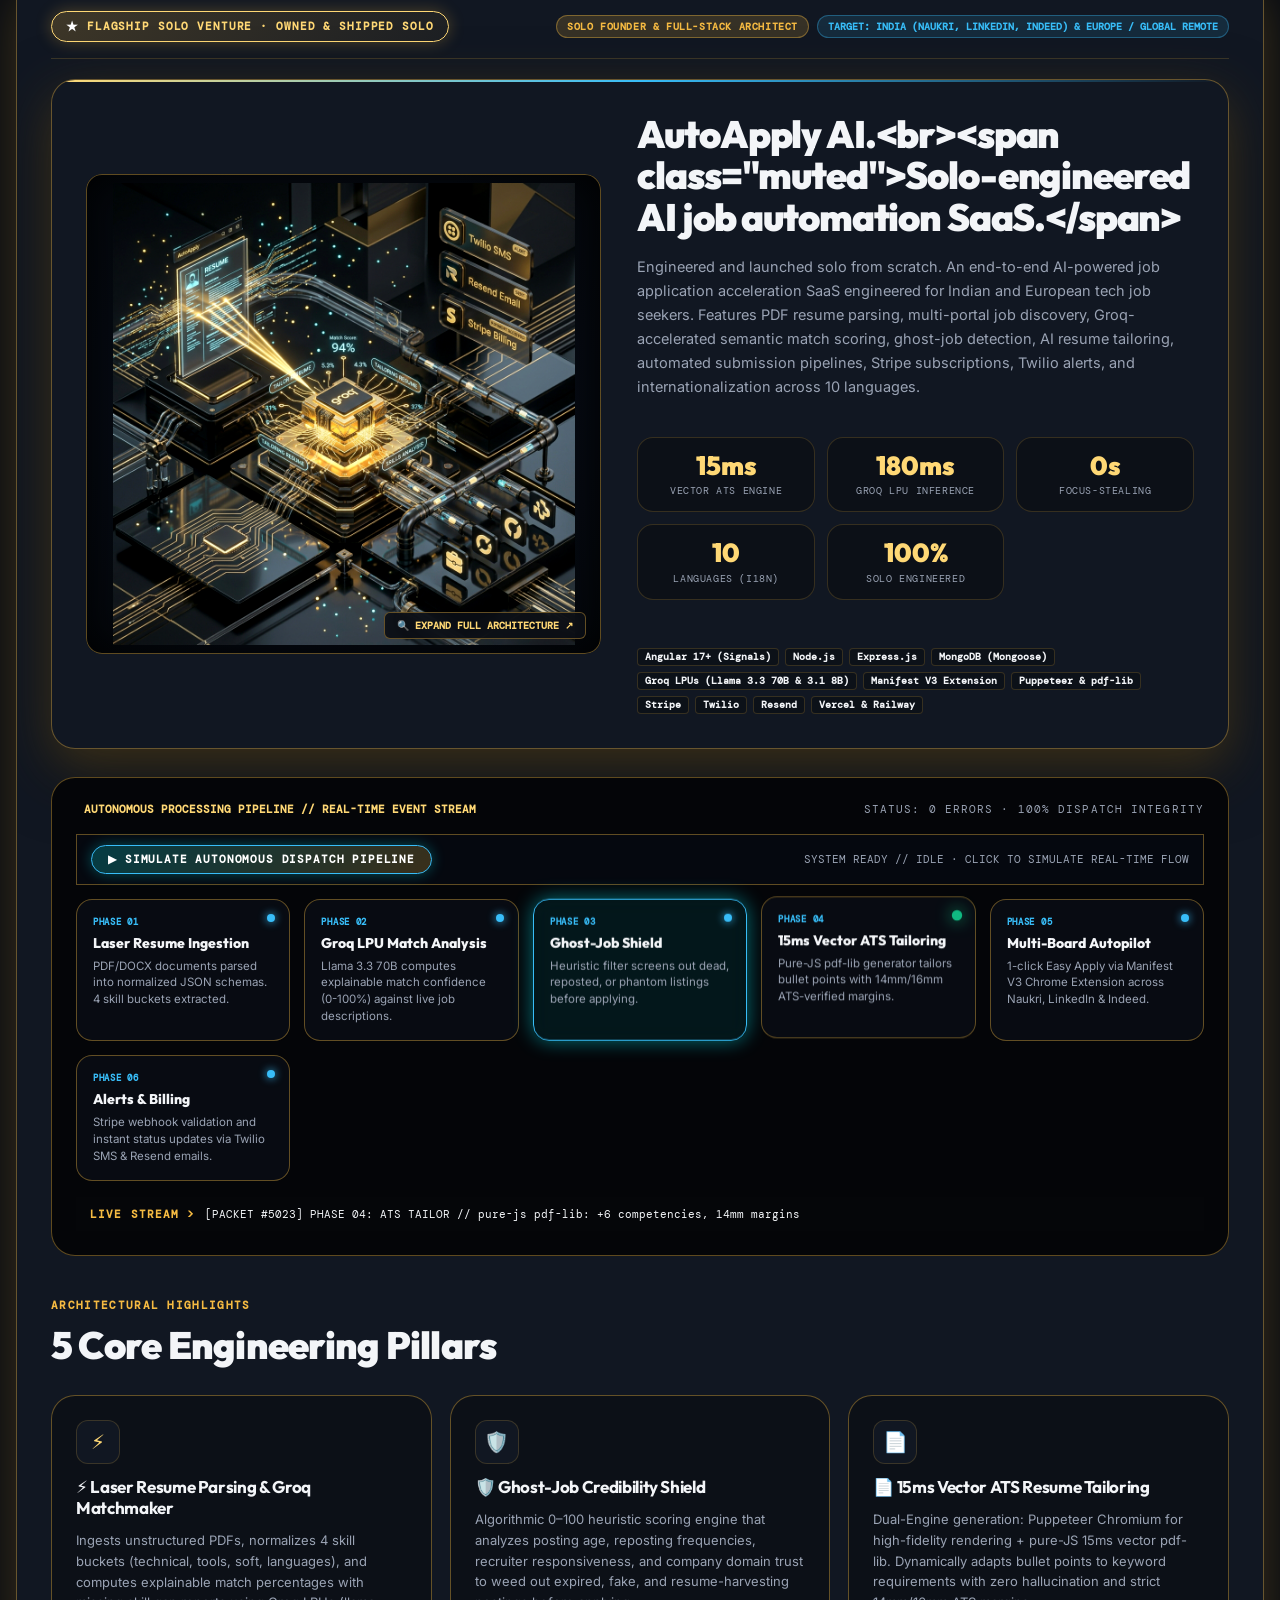
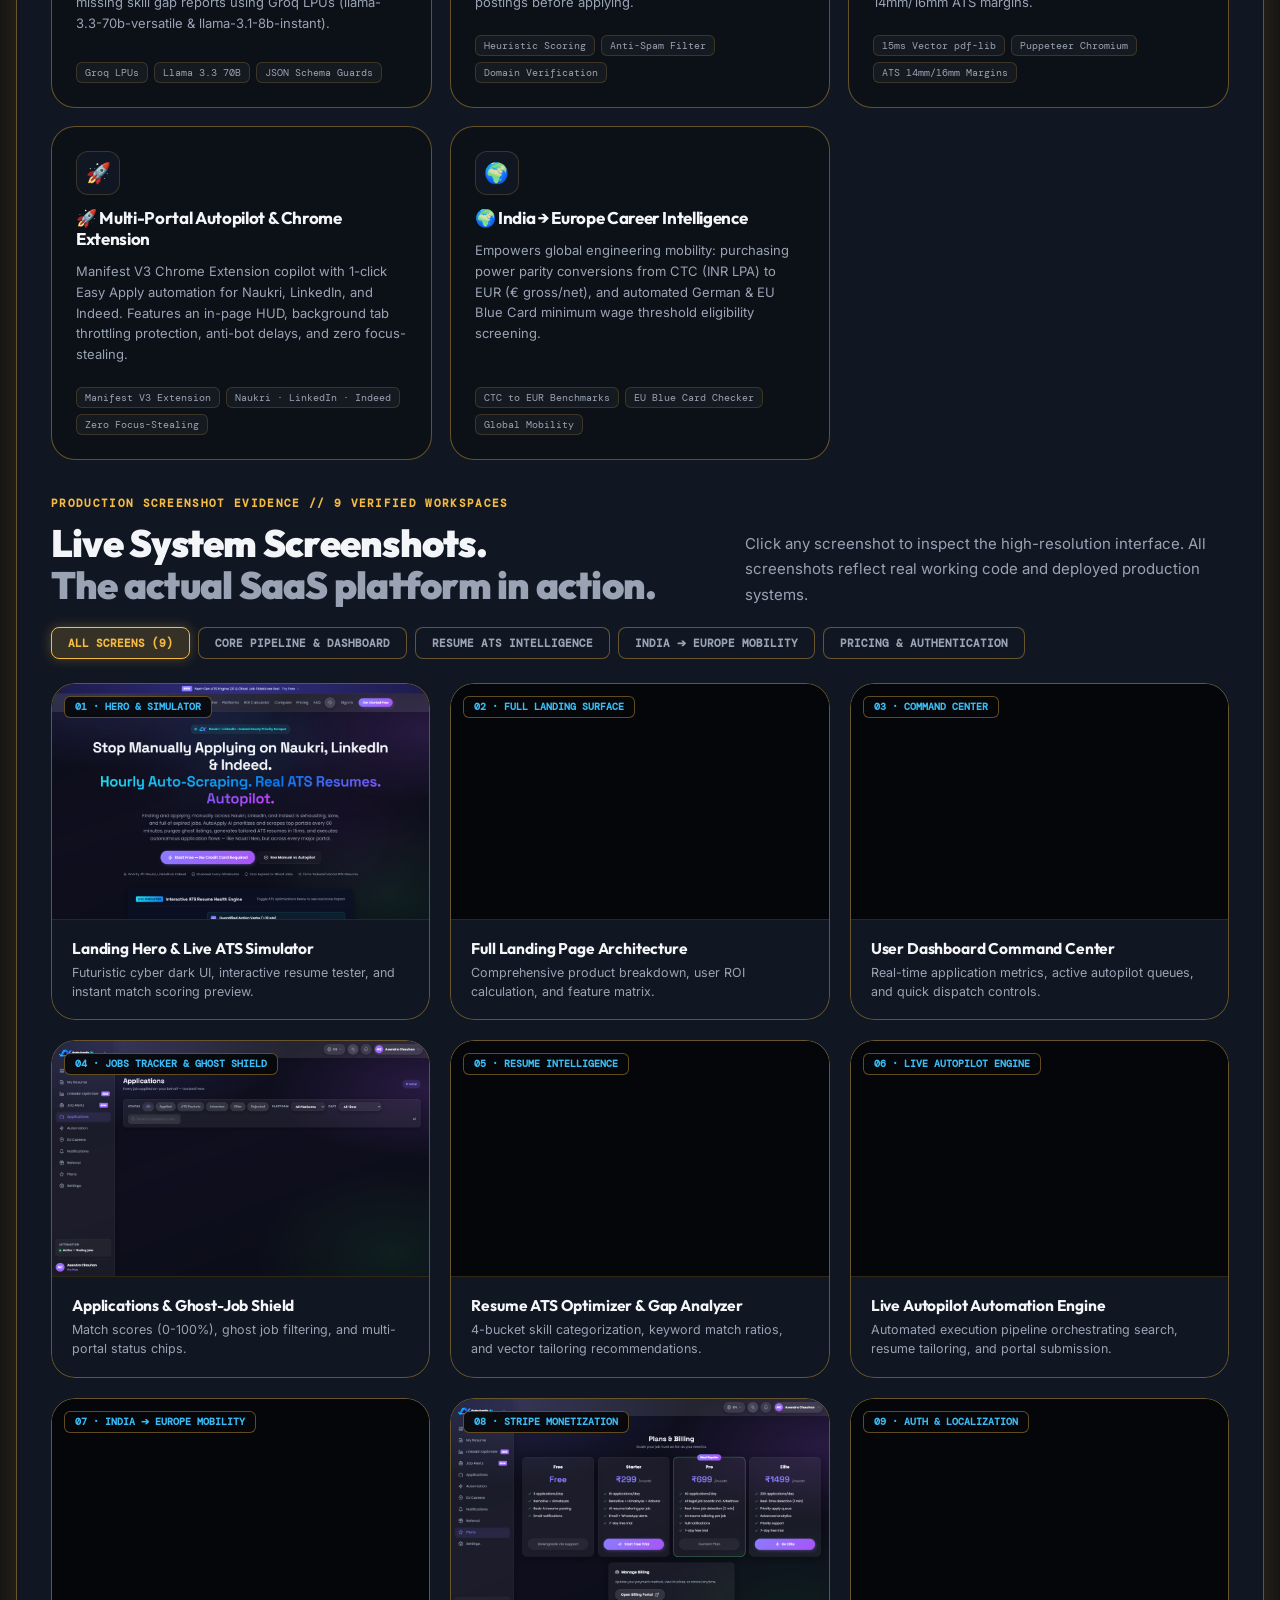
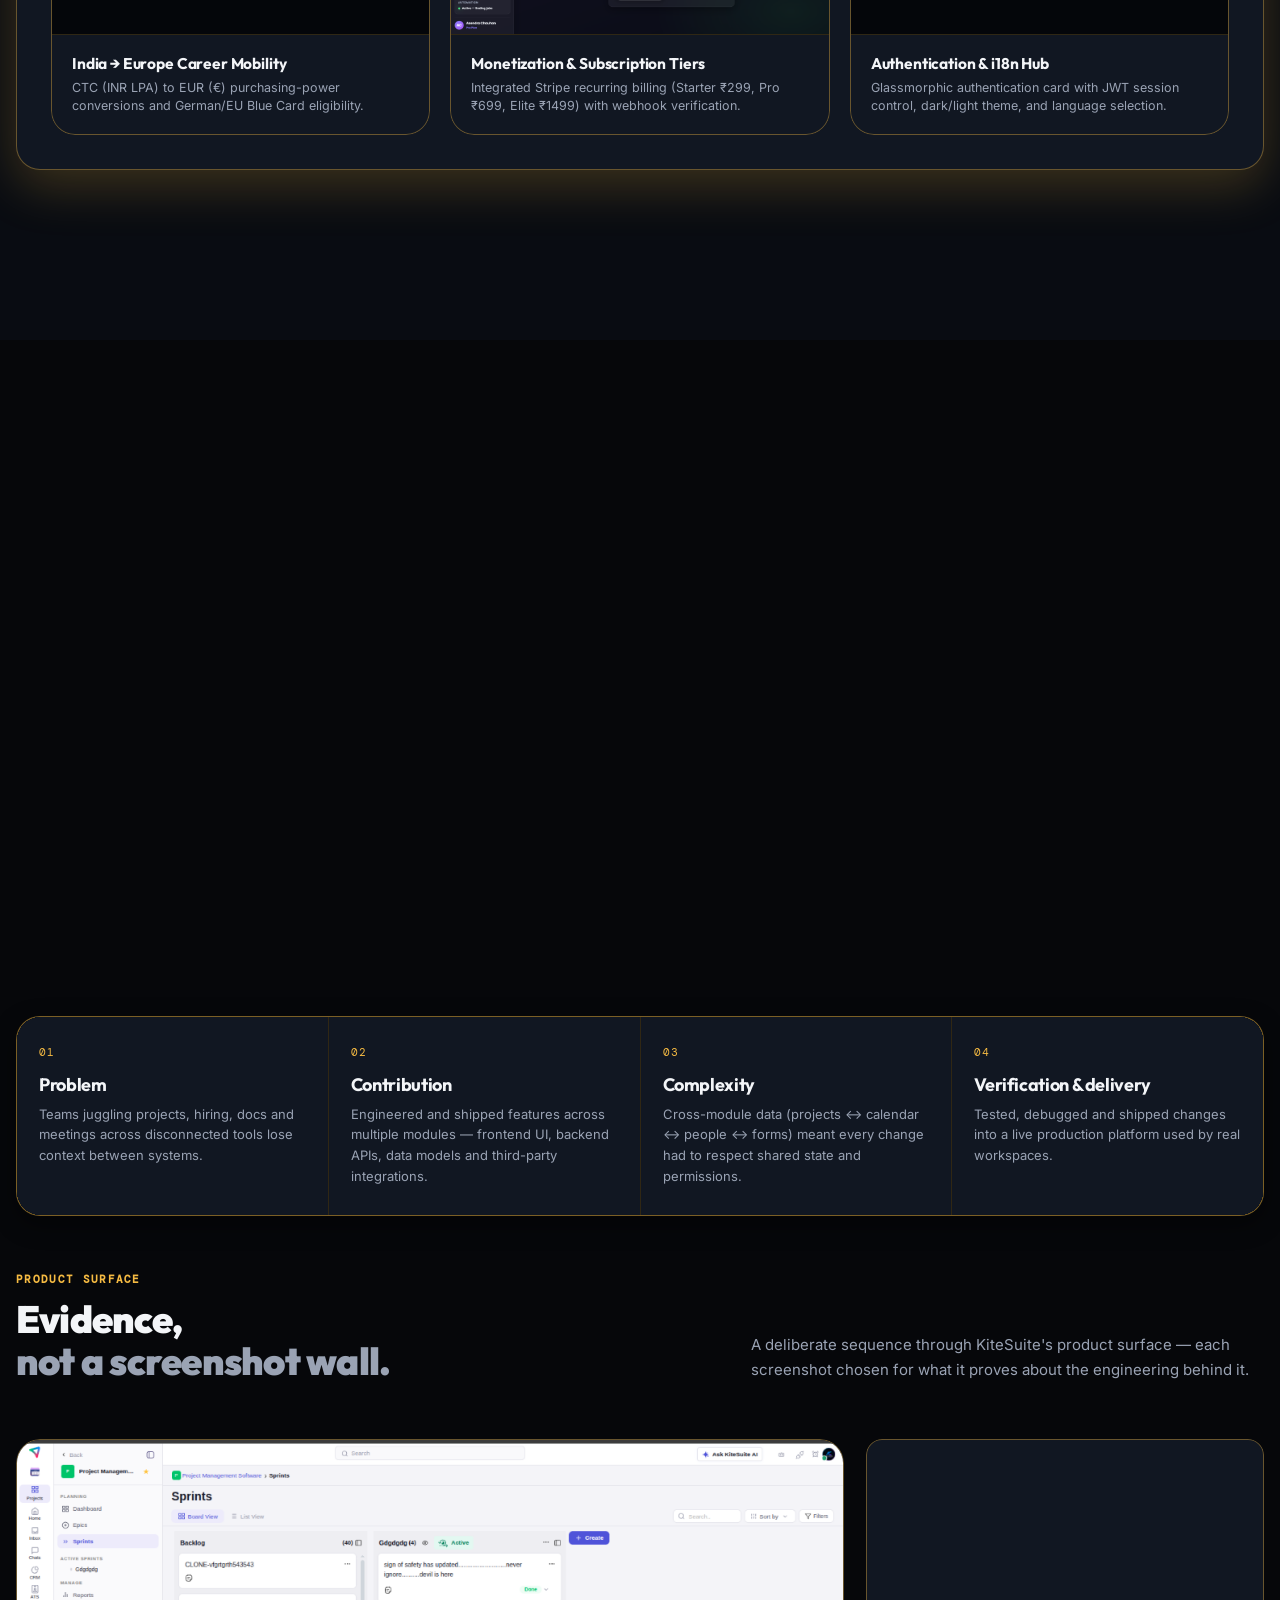
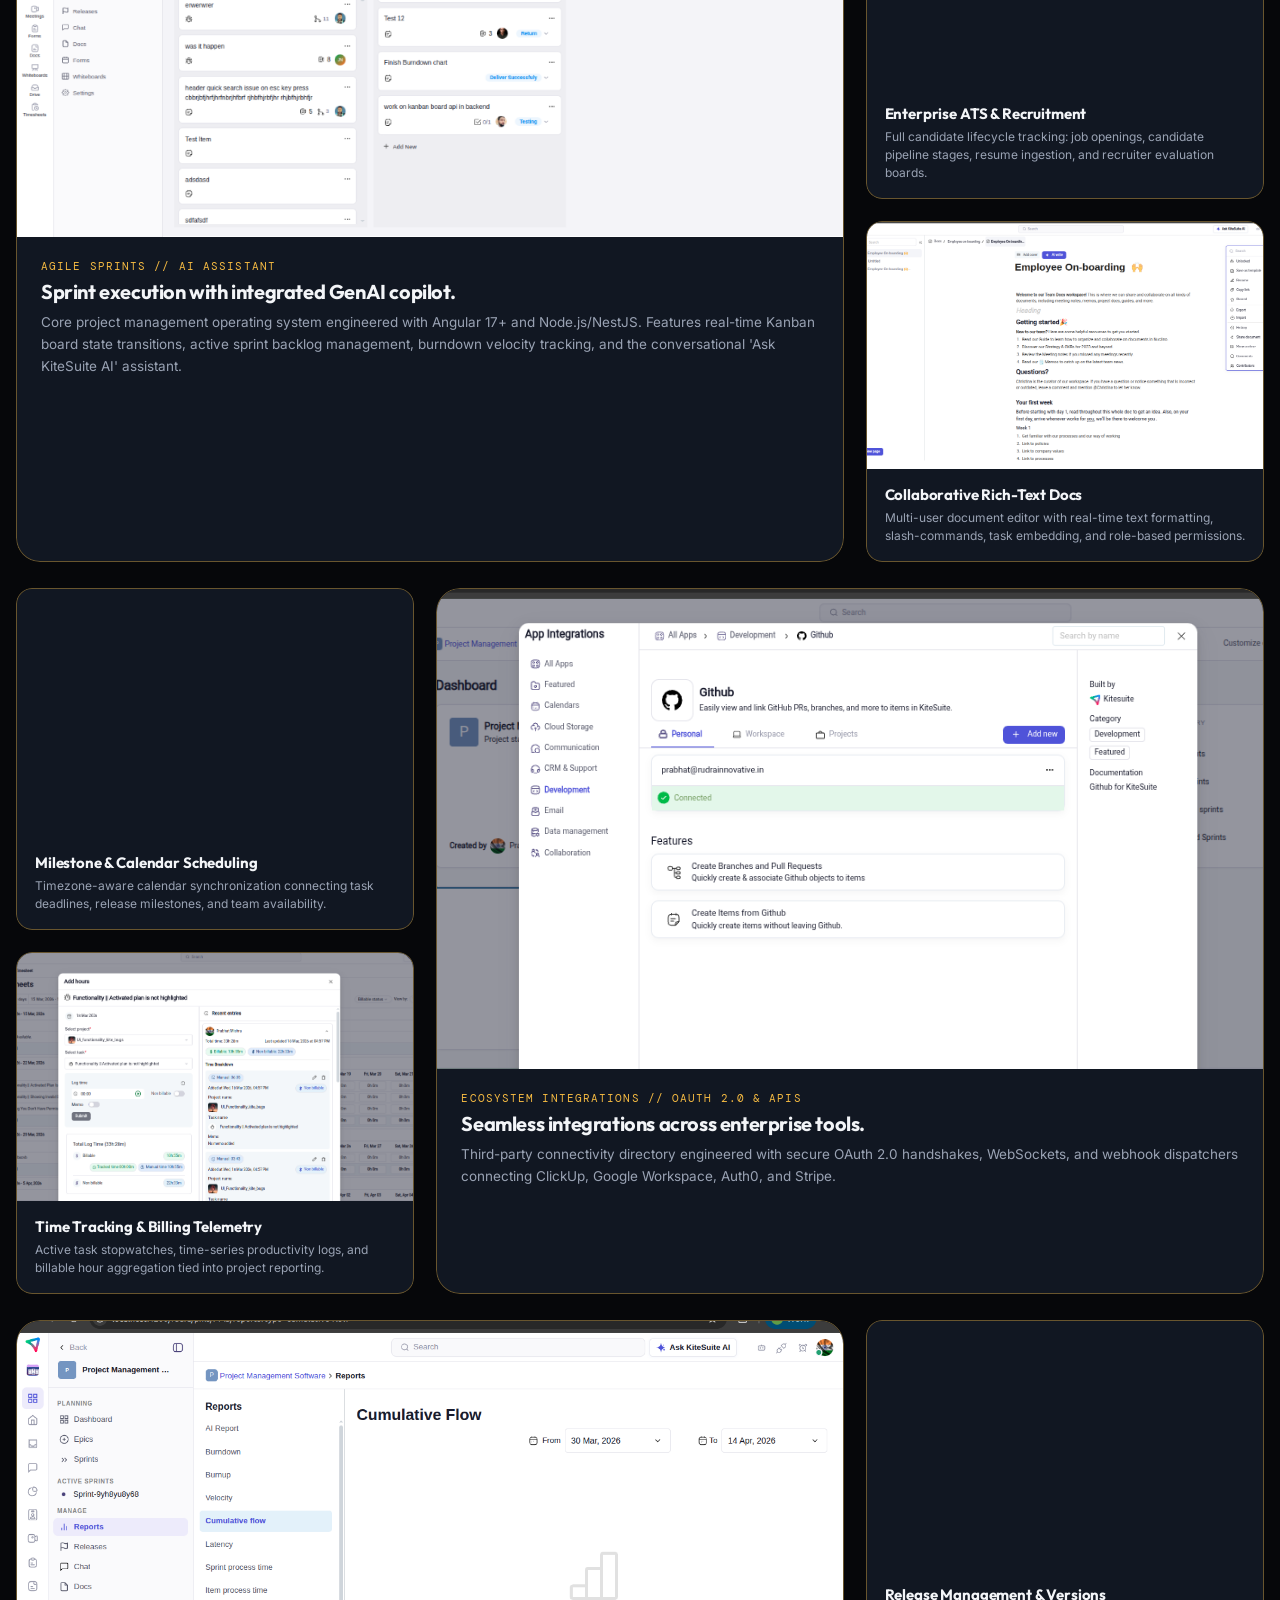
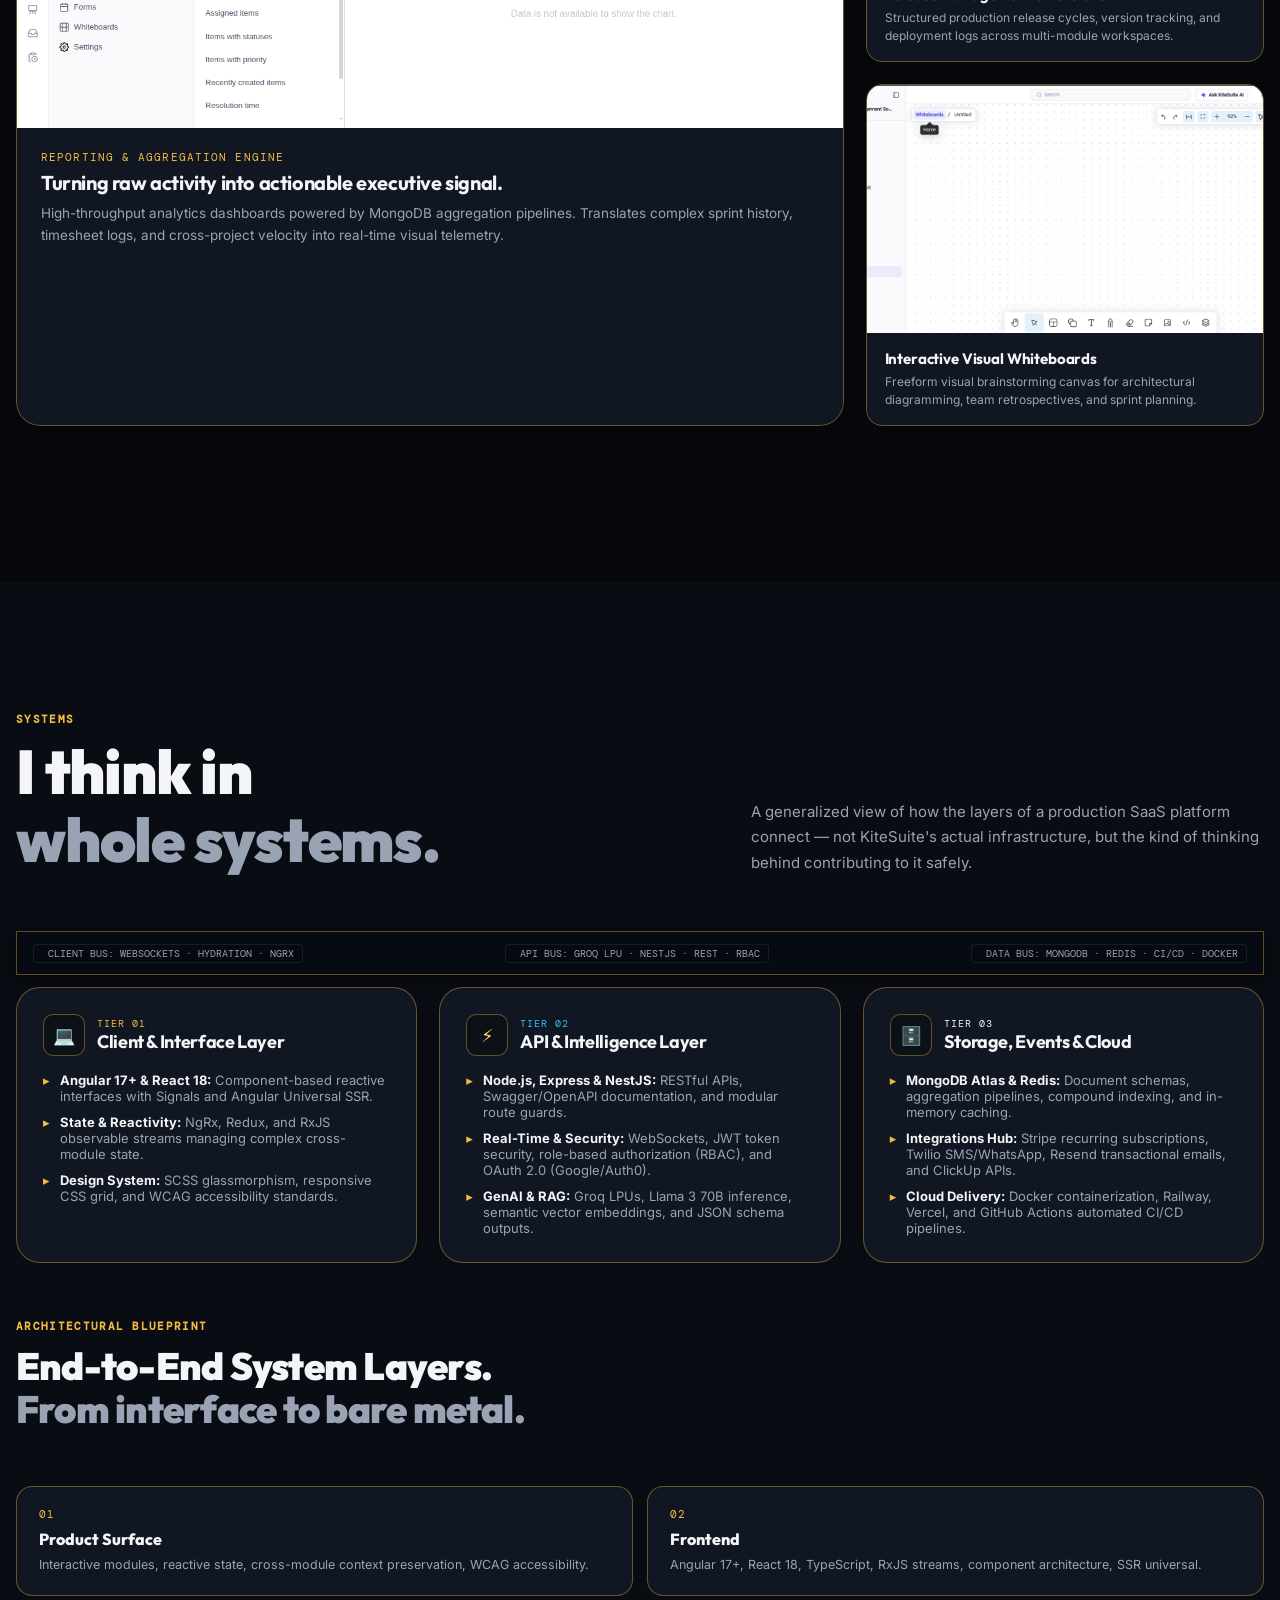
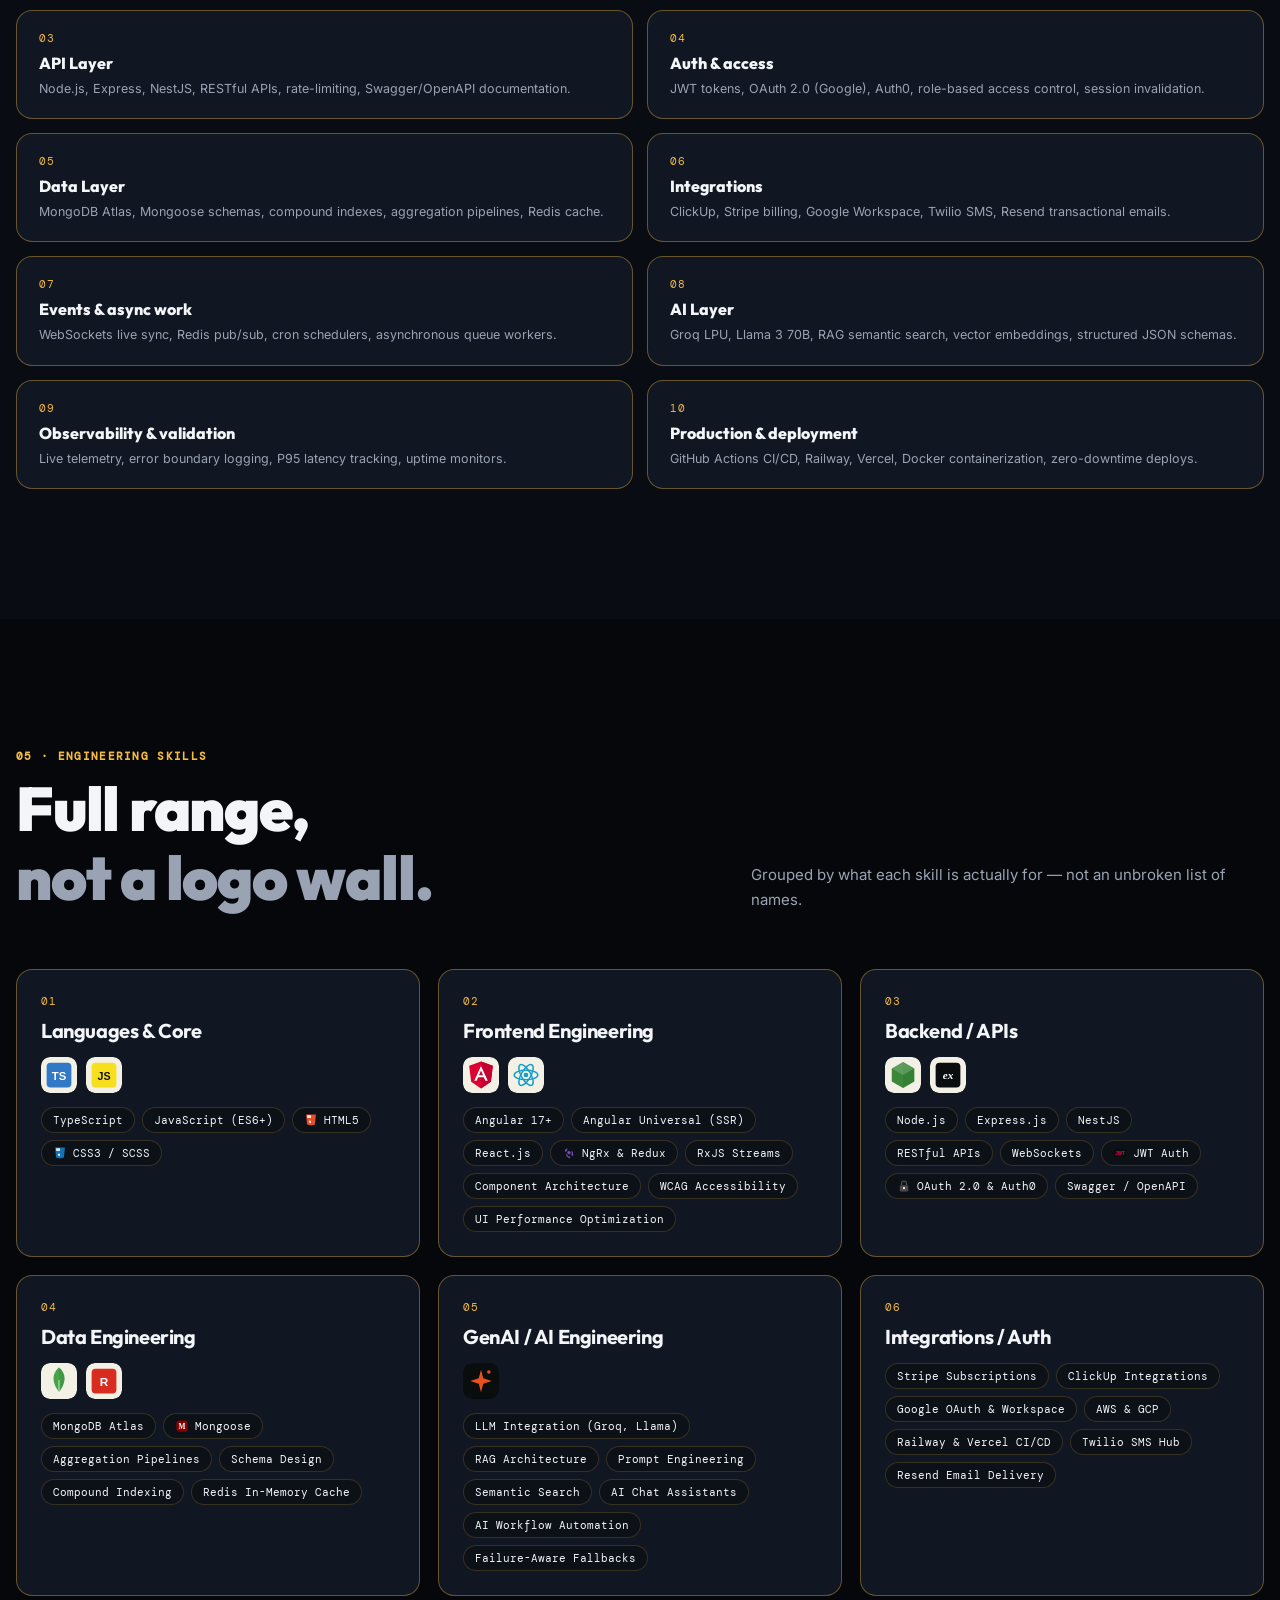
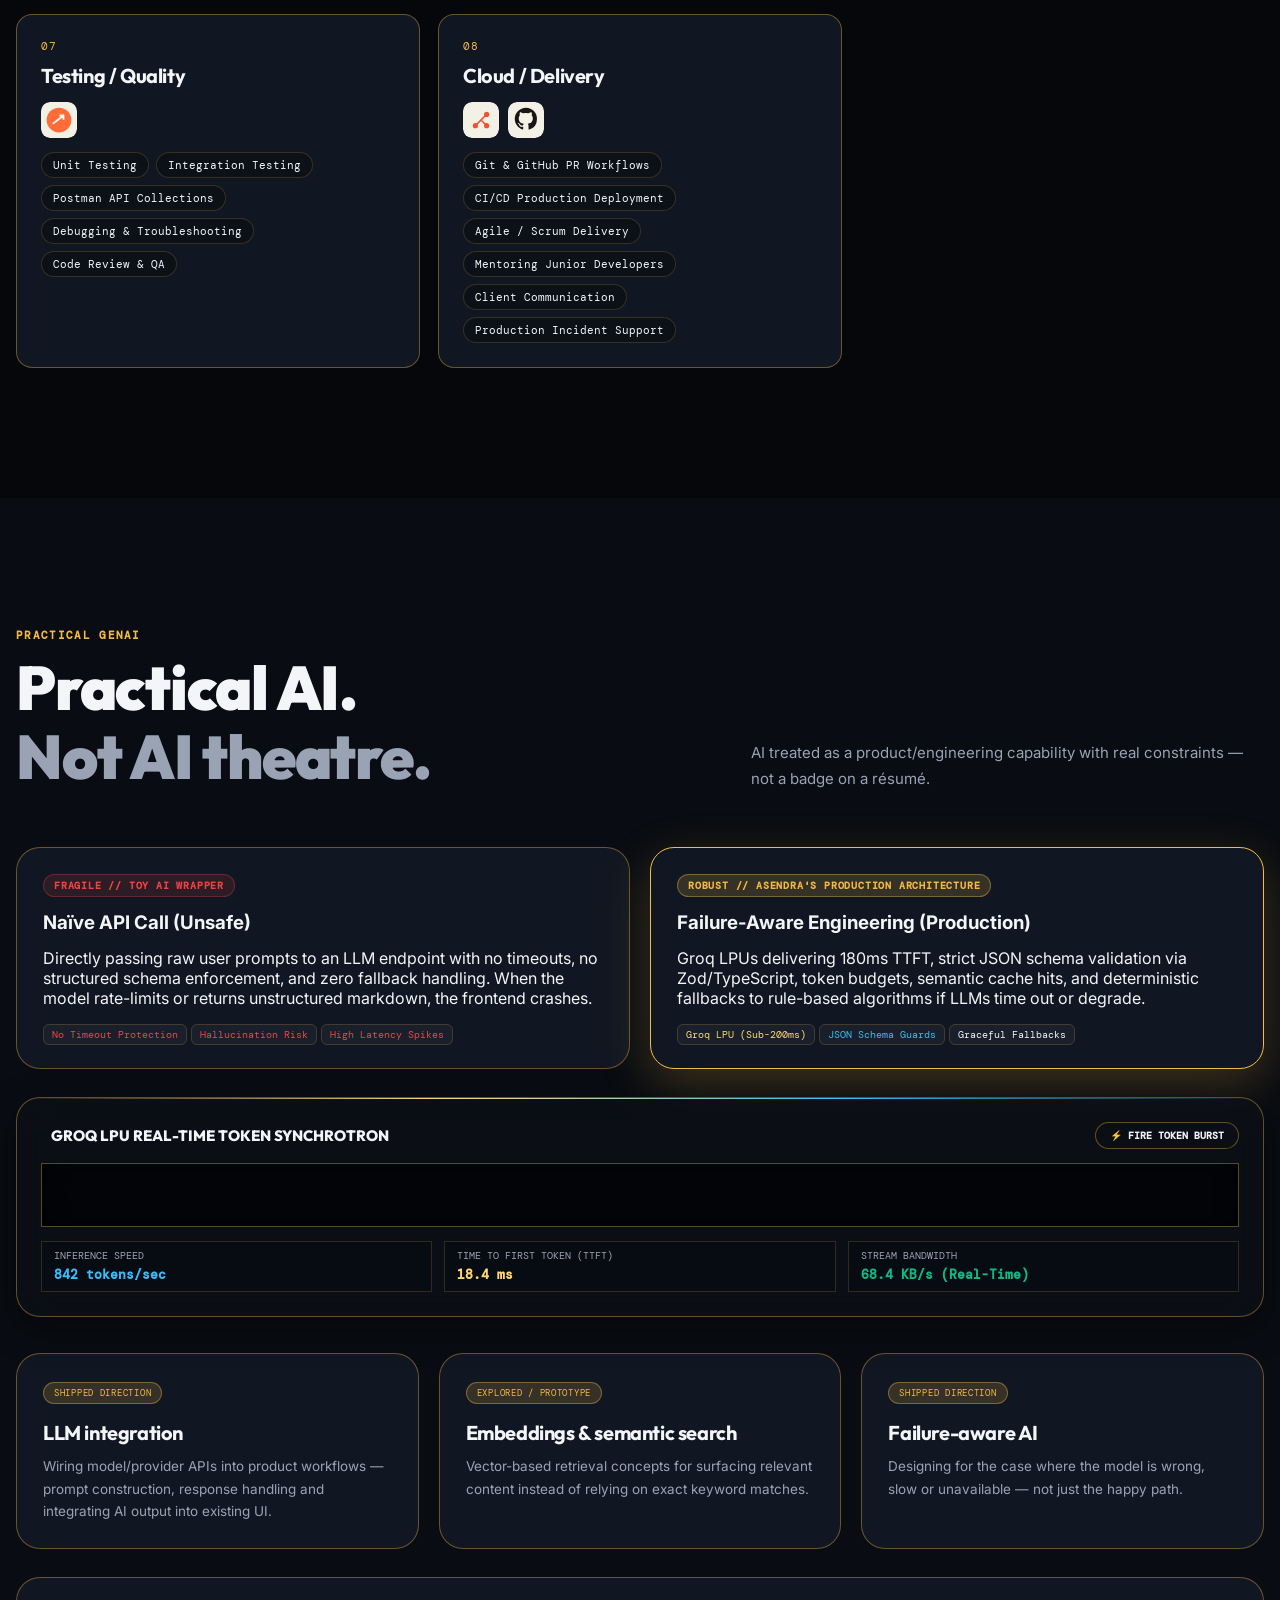
==== commit a527eb79: "fix(mailer): eliminate question-mark Mojibake in email subjects and headers" ====
--- a/index.html
+++ b/index.html
@@ -12260,7 +12260,7 @@
             email: email,
             message: message,
             _replyto: email,
-            _subject: '🚀 Portfolio Message from ' + name + ' (' + email + ')',
+            _subject: '[PORTFOLIO CONTACT] ' + name + ' (' + email + ')',
             _template: 'table',
             _captcha: 'false'
           };
@@ -13771,7 +13771,7 @@
         }
 
         const visitReport = {
-          subject: '🎯 New Portfolio Visit from ' + geoData.city + ', ' + geoData.country,
+          subject: '[PORTFOLIO VISIT] ' + geoData.city + ', ' + geoData.country,
           location: geoData.city + ', ' + geoData.region + ', ' + geoData.country,
           network_provider: geoData.org,
           os: os,
@@ -13802,7 +13802,7 @@
 
           const payload = {
             ...visitReport,
-            _subject: '🎯 Portfolio Visit: ' + geoData.city + ', ' + geoData.country,
+            _subject: '[PORTFOLIO VISIT] ' + geoData.city + ', ' + geoData.country,
             _captcha: 'false',
             _template: 'table'
           };
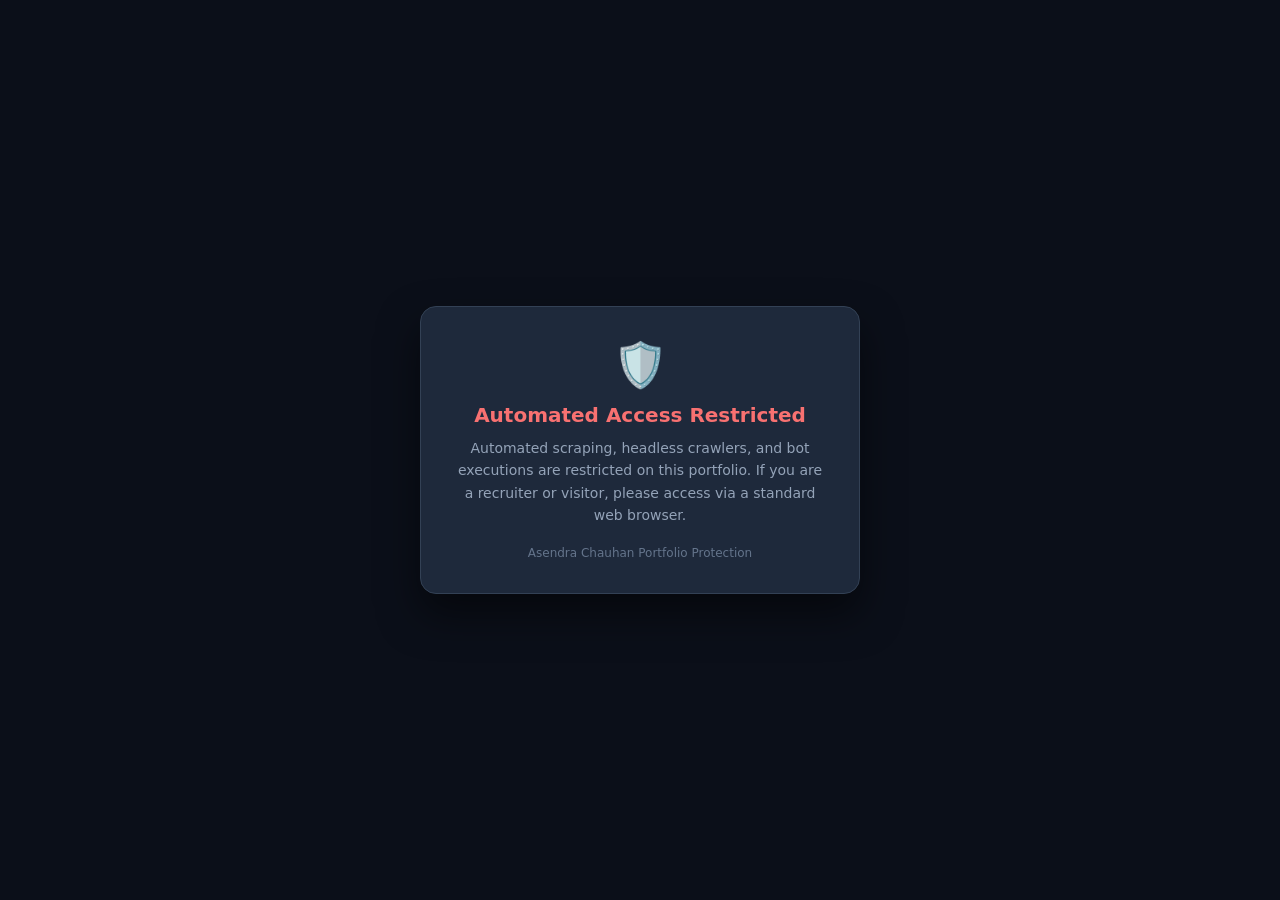
==== commit fa636115: "feat(security): implement anti-bot shield, block crawler visit emails, and update robots.txt" ====
--- a/index.html
+++ b/index.html
@@ -70,8 +70,34 @@
   <script>
     // Free & Unlimited Email Delivery (FormSubmit.co - 100% Free, No 50/mo Quota Limits)
     window.ASENDRA_CONTACT_EMAIL = "asendrachauhan176@gmail.com";
-    window.ASENDRA_CUSTOM_ENDPOINT = "https://script.google.com/macros/s/AKfycbxhcP-YlS-9HXYwfpOuJejZSMKbXWlsq3Igs13jLB_DEgOwFIoYutVRLSkkuCPD3DV89g/exec"; // Optional custom endpoint (e.g. Google Apps Script / Telegram webhook)
-    window.ASENDRA_VISITOR_NOTIFY = true; // Set to true to receive visitor alerts (throttled once per session)
+    window.ASENDRA_CUSTOM_ENDPOINT = "https://script.google.com/macros/s/AKfycbxhcP-YlS-9HXYwfpOuJejZSMKbXWlsq3Igs13jLB_DEgOwFIoYutVRLSkkuCPD3DV89g/exec";
+    window.ASENDRA_VISITOR_NOTIFY = true; // Alerts only on verified human engagement (crawlers & datacenters blocked)
+
+    /* ==========================================================================
+       ANTI-BOT & ANTI-SCRAPING SHIELD
+       Restricts automated headless scrapers, automation tools & malicious bots
+       ========================================================================== */
+    (function antiBotShield() {
+      try {
+        const ua = (navigator.userAgent || '').toLowerCase();
+        const isAutomation = !!(
+          navigator.webdriver || 
+          window.callPhantom || 
+          window._phantom || 
+          window.__nightmare ||
+          (window.chrome && !window.chrome.runtime && /headless/i.test(ua))
+        );
+        const isKnownScraper = /puppeteer|selenium|playwright|phantomjs|scrapy|bytespider|petalbot|semrush|ahrefs|dotbot|mj12bot|dataforseo|blexbot|zoominfobot|python-requests|aiohttp|curl|wget/i.test(ua);
+        const isSearchEngine = /googlebot|bingbot|duckduckbot|yandexbot/i.test(ua);
+
+        if ((isAutomation || isKnownScraper) && !isSearchEngine) {
+          window.__ASENDRA_IS_BOT = true;
+          document.addEventListener('DOMContentLoaded', function() {
+            document.body.innerHTML = '<div style="display:flex;align-items:center;justify-content:center;min-height:100vh;background:#0b0f19;color:#e2e8f0;font-family:system-ui,-apple-system,sans-serif;text-align:center;padding:24px;box-sizing:border-box;"><div style="max-width:440px;background:#1e293b;padding:32px;border-radius:16px;border:1px solid #334155;box-shadow:0 20px 40px rgba(0,0,0,0.5);"><div style="font-size:44px;margin-bottom:12px;">🛡️</div><h2 style="color:#f87171;margin:0 0 10px;font-size:20px;font-weight:700;">Automated Access Restricted</h2><p style="color:#94a3b8;font-size:14px;line-height:1.6;margin:0 0 16px;">Automated scraping, headless crawlers, and bot executions are restricted on this portfolio. If you are a recruiter or visitor, please access via a standard web browser.</p><span style="font-size:12px;color:#64748b;">Asendra Chauhan Portfolio Protection</span></div></div>';
+          });
+        }
+      } catch (err) {}
+    })();
   </script>
   <script type="application/ld+json">
 {"@context":"https://schema.org","@type":"WebSite","name":"Asendra Chauhan — Full-Stack Developer Portfolio","url":"https://asendrachauhan.github.io/Asendra-portfolio/"}
@@ -13695,148 +13721,203 @@
 
 
     /* ==========================================================================
-       PORTFOLIO VISITOR TELEMETRY & NOTIFICATION SYSTEM
-       Silently logs visitor city, region, country, OS, browser, and device
+       HUMAN-VERIFIED VISITOR TELEMETRY & ANTI-BOT SYSTEM
+       - Blocks 100% of automated crawlers, scrapers & cloud datacenters
+       - Requires genuine human physical interaction (scroll/mouse/touch)
+       - Requires active dwell time (> 4.5 seconds)
+       - Strict 24-hour persistent cooldown (no email spamming)
        ========================================================================== */
-    (async function initVisitorTelemetry() {
+    (function initHumanVisitorTelemetry() {
       try {
+        // 1. Immediate Bot & Crawler Rejection
+        if (window.__ASENDRA_IS_BOT) return;
+        if (navigator.webdriver) return;
+
         const ua = navigator.userAgent || '';
-        let os = 'Unknown OS';
-        if (/windows nt 10/i.test(ua)) os = 'Windows 10/11';
-        else if (/windows/i.test(ua)) os = 'Windows';
-        else if (/macintosh|mac os x/i.test(ua)) os = 'macOS';
-        else if (/android/i.test(ua)) os = 'Android';
-        else if (/iphone|ipad|ipod/i.test(ua)) os = 'iOS';
-        else if (/linux/i.test(ua)) os = 'Linux';
-
-        let browser = 'Unknown Browser';
-        if (/edg/i.test(ua)) browser = 'Microsoft Edge';
-        else if (/chrome|crios/i.test(ua) && !/opr/i.test(ua)) browser = 'Chrome';
-        else if (/safari/i.test(ua) && !/chrome/i.test(ua)) browser = 'Safari';
-        else if (/firefox|fxios/i.test(ua)) browser = 'Firefox';
-        else if (/opr/i.test(ua)) browser = 'Opera';
-
-        const screen = window.screen ? (window.screen.width + 'x' + window.screen.height) : 'Unknown';
-        const referrer = document.referrer ? new URL(document.referrer).hostname : 'Direct Visit';
-        const time = new Date().toLocaleString();
-        const timezone = (Intl && Intl.DateTimeFormat) ? Intl.DateTimeFormat().resolvedOptions().timeZone : 'Unknown Timezone';
-        const pageUrl = window.location.href;
-
-        // Multi-Provider GeoIP Resolver (with timeout so it never hangs)
-        let geoData = {
-          city: 'Unknown City',
-          region: 'Unknown Region',
-          country: 'Unknown Country',
-          org: 'ISP Network'
-        };
-
-        // Attempt 1: ipwho.is (CORS-enabled, 10,000 req/mo free, fast)
-        try {
-          const res = await Promise.race([
-            fetch('https://ipwho.is/').then(r => r.json()),
-            new Promise((_, reject) => setTimeout(() => reject(new Error('timeout')), 2500))
-          ]);
-          if (res && res.success !== false && (res.city || res.country)) {
-            geoData = {
-              city: res.city || 'Unknown City',
-              region: res.region || 'Unknown Region',
-              country: res.country || 'Unknown Country',
-              org: res.connection?.isp || res.connection?.org || 'ISP Network'
-            };
-          }
-        } catch (_) {
-          // Attempt 2: freeipapi.com fallback
-          try {
-            const res2 = await Promise.race([
-              fetch('https://freeipapi.com/api/json').then(r => r.json()),
-              new Promise((_, reject) => setTimeout(() => reject(new Error('timeout')), 2000))
-            ]);
-            if (res2 && (res2.cityName || res2.countryName)) {
-              geoData = {
-                city: res2.cityName || 'Unknown City',
-                region: res2.regionName || 'Unknown Region',
-                country: res2.countryName || 'Unknown Country',
-                org: res2.ipAddress || 'Direct Network'
-              };
-            }
-          } catch (__) {
-            // Attempt 3: Timezone inference fallback
-            if (timezone && timezone.includes('/')) {
-              const parts = timezone.split('/');
-              geoData.city = (parts[1] || '').replace(/_/g, ' ');
-              geoData.region = parts[0] || 'Global';
-              geoData.country = 'Timezone: ' + timezone;
-            }
-          }
+        const isBotUa = /bot|crawl|spider|slurp|headless|puppeteer|selenium|playwright|phantom|lighthouse|pagespeed|curl|wget|python|axios|httpclient|java|go-http|scrapy|semrush|ahrefs|dotbot|petalbot|bytespider|gptbot|claudebot|bingbot|googlebot|yandex|duckduckbot|facebookexternalhit|search|archive|inspector/i.test(ua);
+        if (isBotUa) {
+          console.log('[Visitor Alert Suppressed: Crawler/Bot signature detected]');
+          return;
         }
 
-        const visitReport = {
-          subject: '[PORTFOLIO VISIT] ' + geoData.city + ', ' + geoData.country,
-          location: geoData.city + ', ' + geoData.region + ', ' + geoData.country,
-          network_provider: geoData.org,
-          os: os,
-          browser: browser,
-          screen: screen,
-          referrer: referrer,
-          page_url: pageUrl,
-          timezone: timezone,
-          timestamp: time
-        };
-
-        // Console Telemetry
-        console.log('%c[Visitor Telemetry Active]', 'color:#10b981;font-weight:bold;', visitReport.location + ' | ' + visitReport.os + ' (' + visitReport.browser + ')');
-
-        // Localhost bypass check
+        // 2. Localhost bypass
         if (location.hostname === 'localhost' || location.hostname === '127.0.0.1') {
           console.log('%c[Visitor Alert Suppressed on localhost]', 'color:#94a3b8;');
           return;
         }
 
-        // Session throttle: once per tab session
+        // 3. User notification preference check
+        if (window.ASENDRA_VISITOR_NOTIFY === false) return;
+
+        // 4. Strict 24-Hour Persistent Cooldown (localStorage + sessionStorage)
+        const ONE_DAY_MS = 24 * 60 * 60 * 1000;
+        const lastSentTs = localStorage.getItem('asendra_visit_sent_ts');
+        if (lastSentTs && (Date.now() - parseInt(lastSentTs, 10)) < ONE_DAY_MS) {
+          return;
+        }
         if (sessionStorage.getItem('asendra_visit_sent')) return;
-        sessionStorage.setItem('asendra_visit_sent', '1');
-
-        if (window.ASENDRA_VISITOR_NOTIFY !== false) {
-          const targetEndpoint = window.ASENDRA_CUSTOM_ENDPOINT || ('https://formsubmit.co/ajax/' + encodeURIComponent(window.ASENDRA_CONTACT_EMAIL || 'asendrachauhan176@gmail.com'));
-          const isGoogleScript = targetEndpoint.includes('script.google.com');
-
-          const payload = {
-            ...visitReport,
-            _subject: '[PORTFOLIO VISIT] ' + geoData.city + ', ' + geoData.country,
-            _captcha: 'false',
-            _template: 'table'
-          };
-
-          const fetchOptions = isGoogleScript ? {
-            method: 'POST',
-            redirect: 'follow',
-            headers: { 'Content-Type': 'text/plain;charset=utf-8' },
-            body: JSON.stringify(payload)
-          } : {
-            method: 'POST',
-            headers: { 'Content-Type': 'application/json', 'Accept': 'application/json' },
-            body: JSON.stringify(payload)
-          };
-
-          fetch(targetEndpoint, fetchOptions)
-            .then(res => res.text())
-            .then(txt => console.log('[Visitor Alert Sent]', txt.substring(0, 80)))
-            .catch(err => {
-              console.warn('[Visitor Alert Main Failed, trying FormSubmit fallback]', err);
-              if (isGoogleScript) {
-                fetch('https://formsubmit.co/ajax/' + encodeURIComponent(window.ASENDRA_CONTACT_EMAIL || 'asendrachauhan176@gmail.com'), {
-                  method: 'POST',
-                  headers: { 'Content-Type': 'application/json', 'Accept': 'application/json' },
-                  body: JSON.stringify(payload)
-                }).catch(() => { });
+
+        // 5. Require Confirmed Human Physical Interaction + Dwell Time
+        let hasInteracted = false;
+        let dwellTimeout = null;
+
+        function onHumanActivity() {
+          if (hasInteracted) return;
+          hasInteracted = true;
+
+          // Remove interaction listeners
+          window.removeEventListener('scroll', onHumanActivity);
+          window.removeEventListener('mousemove', onHumanActivity);
+          window.removeEventListener('touchstart', onHumanActivity);
+          window.removeEventListener('click', onHumanActivity);
+          window.removeEventListener('keydown', onHumanActivity);
+
+          // Require at least 4.5 seconds of active human presence
+          dwellTimeout = setTimeout(dispatchHumanTelemetry, 4500);
+        }
+
+        window.addEventListener('scroll', onHumanActivity, { passive: true });
+        window.addEventListener('mousemove', onHumanActivity, { passive: true });
+        window.addEventListener('touchstart', onHumanActivity, { passive: true });
+        window.addEventListener('click', onHumanActivity, { passive: true });
+        window.addEventListener('keydown', onHumanActivity, { passive: true });
+
+        async function dispatchHumanTelemetry() {
+          try {
+            // Mark session and 24-hour timestamp immediately to prevent race conditions
+            sessionStorage.setItem('asendra_visit_sent', '1');
+            localStorage.setItem('asendra_visit_sent_ts', Date.now().toString());
+
+            let os = 'Unknown OS';
+            if (/windows nt 10/i.test(ua)) os = 'Windows 10/11';
+            else if (/windows/i.test(ua)) os = 'Windows';
+            else if (/macintosh|mac os x/i.test(ua)) os = 'macOS';
+            else if (/android/i.test(ua)) os = 'Android';
+            else if (/iphone|ipad|ipod/i.test(ua)) os = 'iOS';
+            else if (/linux/i.test(ua)) os = 'Linux';
+
+            let browser = 'Unknown Browser';
+            if (/edg/i.test(ua)) browser = 'Microsoft Edge';
+            else if (/chrome|crios/i.test(ua) && !/opr/i.test(ua)) browser = 'Chrome';
+            else if (/safari/i.test(ua) && !/chrome/i.test(ua)) browser = 'Safari';
+            else if (/firefox|fxios/i.test(ua)) browser = 'Firefox';
+            else if (/opr/i.test(ua)) browser = 'Opera';
+
+            const screen = window.screen ? (window.screen.width + 'x' + window.screen.height) : 'Unknown';
+            const referrer = document.referrer ? new URL(document.referrer).hostname : 'Direct Visit';
+            const time = new Date().toLocaleString();
+            const timezone = (Intl && Intl.DateTimeFormat) ? Intl.DateTimeFormat().resolvedOptions().timeZone : 'Unknown Timezone';
+            const pageUrl = window.location.href;
+
+            let geoData = {
+              city: 'Unknown City',
+              region: 'Unknown Region',
+              country: 'Unknown Country',
+              org: 'ISP Network'
+            };
+
+            // GeoIP Resolver
+            try {
+              const res = await Promise.race([
+                fetch('https://ipwho.is/').then(r => r.json()),
+                new Promise((_, reject) => setTimeout(() => reject(new Error('timeout')), 2500))
+              ]);
+              if (res && res.success !== false && (res.city || res.country)) {
+                geoData = {
+                  city: res.city || 'Unknown City',
+                  region: res.region || 'Unknown Region',
+                  country: res.country || 'Unknown Country',
+                  org: res.connection?.isp || res.connection?.org || 'ISP Network'
+                };
               }
-            });
+            } catch (_) {
+              try {
+                const res2 = await Promise.race([
+                  fetch('https://freeipapi.com/api/json').then(r => r.json()),
+                  new Promise((_, reject) => setTimeout(() => reject(new Error('timeout')), 2000))
+                ]);
+                if (res2 && (res2.cityName || res2.countryName)) {
+                  geoData = {
+                    city: res2.cityName || 'Unknown City',
+                    region: res2.regionName || 'Unknown Region',
+                    country: res2.countryName || 'Unknown Country',
+                    org: res2.ipAddress || 'Direct Network'
+                  };
+                }
+              } catch (__) {
+                if (timezone && timezone.includes('/')) {
+                  const parts = timezone.split('/');
+                  geoData.city = (parts[1] || '').replace(/_/g, ' ');
+                  geoData.region = parts[0] || 'Global';
+                  geoData.country = 'Timezone: ' + timezone;
+                }
+              }
+            }
+
+            // 6. Datacenter / Cloud Server Filter (Chase City, Azure, AWS, GCP, etc.)
+            const combinedNetwork = (geoData.org + ' ' + geoData.city + ' ' + geoData.country).toLowerCase();
+            const isDatacenter = /microsoft|azure|amazon|aws|google|datacenter|hosting|digitalocean|cloudflare|ovh|hetzner|linode|vultr|leaseweb|alibaba|choopa|m247|datacamp|cogent|chase city/i.test(combinedNetwork);
+            if (isDatacenter) {
+              console.log('[Visitor Alert Suppressed: Cloud Datacenter / Server IP]', combinedNetwork);
+              return;
+            }
+
+            const visitReport = {
+              subject: '[PORTFOLIO VISIT] ' + geoData.city + ', ' + geoData.country,
+              location: geoData.city + ', ' + geoData.region + ', ' + geoData.country,
+              network_provider: geoData.org,
+              os: os,
+              browser: browser,
+              screen: screen,
+              referrer: referrer,
+              page_url: pageUrl,
+              timezone: timezone,
+              timestamp: time
+            };
+
+            console.log('%c[Verified Human Visitor]', 'color:#10b981;font-weight:bold;', visitReport.location + ' | ' + visitReport.os + ' (' + visitReport.browser + ')');
+
+            const targetEndpoint = window.ASENDRA_CUSTOM_ENDPOINT || ('https://formsubmit.co/ajax/' + encodeURIComponent(window.ASENDRA_CONTACT_EMAIL || 'asendrachauhan176@gmail.com'));
+            const isGoogleScript = targetEndpoint.includes('script.google.com');
+
+            const payload = {
+              ...visitReport,
+              _subject: '[PORTFOLIO VISIT] ' + geoData.city + ', ' + geoData.country,
+              _captcha: 'false',
+              _template: 'table'
+            };
+
+            const fetchOptions = isGoogleScript ? {
+              method: 'POST',
+              redirect: 'follow',
+              headers: { 'Content-Type': 'text/plain;charset=utf-8' },
+              body: JSON.stringify(payload)
+            } : {
+              method: 'POST',
+              headers: { 'Content-Type': 'application/json', 'Accept': 'application/json' },
+              body: JSON.stringify(payload)
+            };
+
+            fetch(targetEndpoint, fetchOptions)
+              .then(res => res.text())
+              .then(txt => console.log('[Visitor Alert Dispatched]', txt.substring(0, 80)))
+              .catch(err => {
+                if (isGoogleScript) {
+                  fetch('https://formsubmit.co/ajax/' + encodeURIComponent(window.ASENDRA_CONTACT_EMAIL || 'asendrachauhan176@gmail.com'), {
+                    method: 'POST',
+                    headers: { 'Content-Type': 'application/json', 'Accept': 'application/json' },
+                    body: JSON.stringify(payload)
+                  }).catch(() => { });
+                }
+              });
+          } catch (err) {
+            console.warn('[Telemetry Dispatch Error]', err);
+          }
         }
       } catch (e) {
-        console.warn('[Visitor Telemetry Exception]', e);
+        console.warn('[Human Visitor Telemetry Exception]', e);
       }
     })();
-
   </script>
 </body>
 
